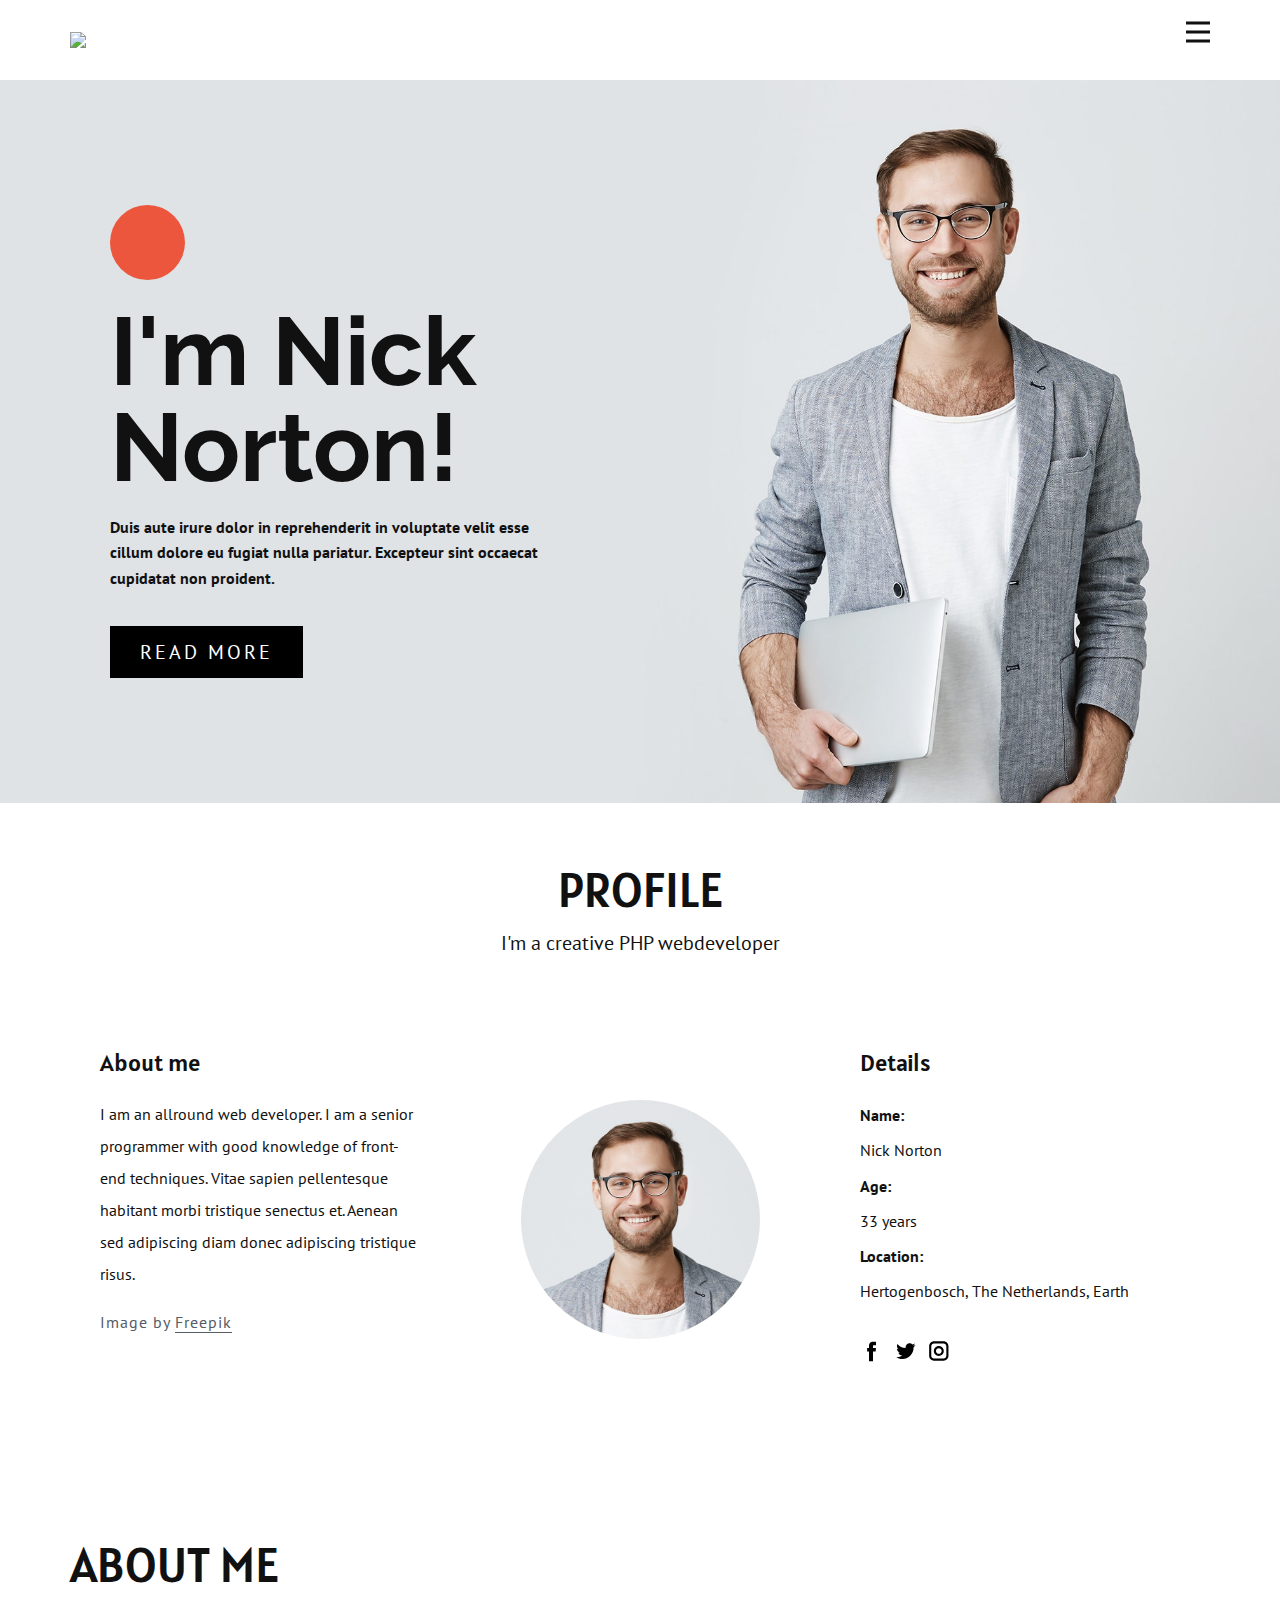
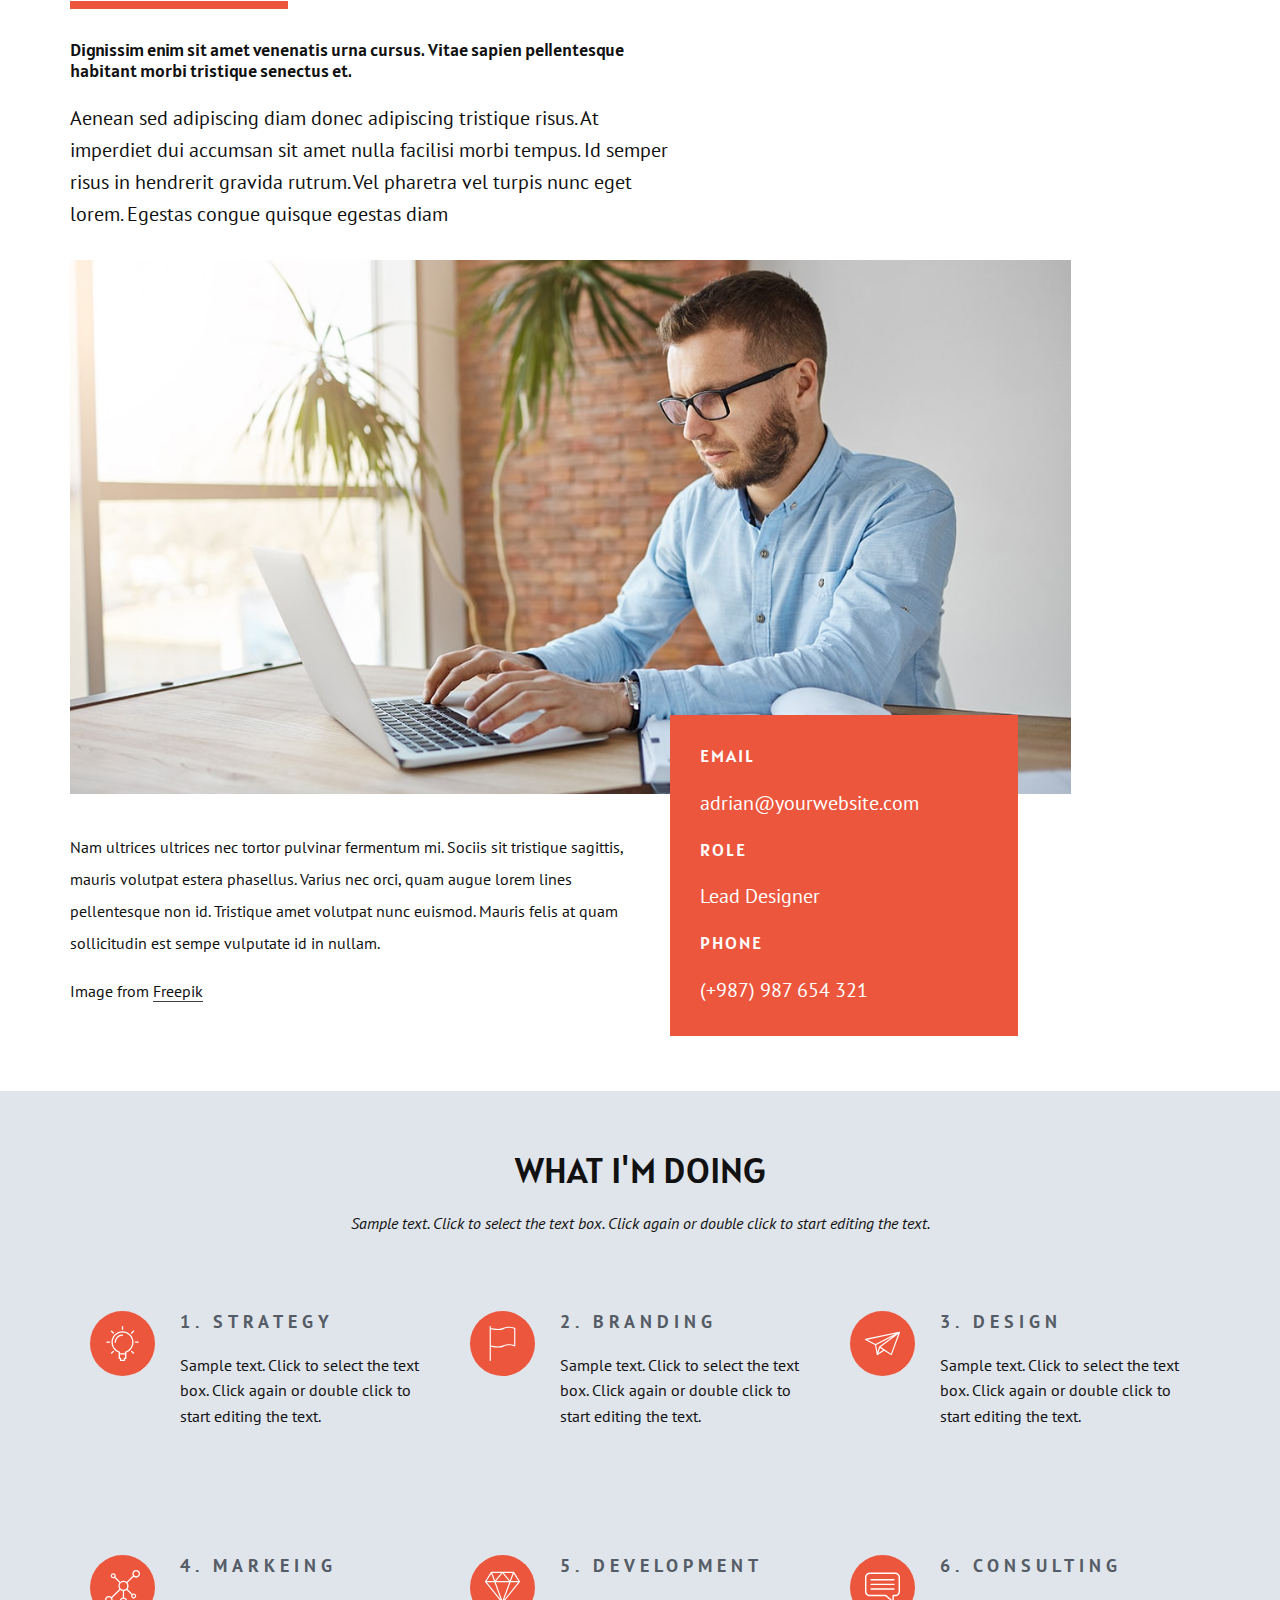
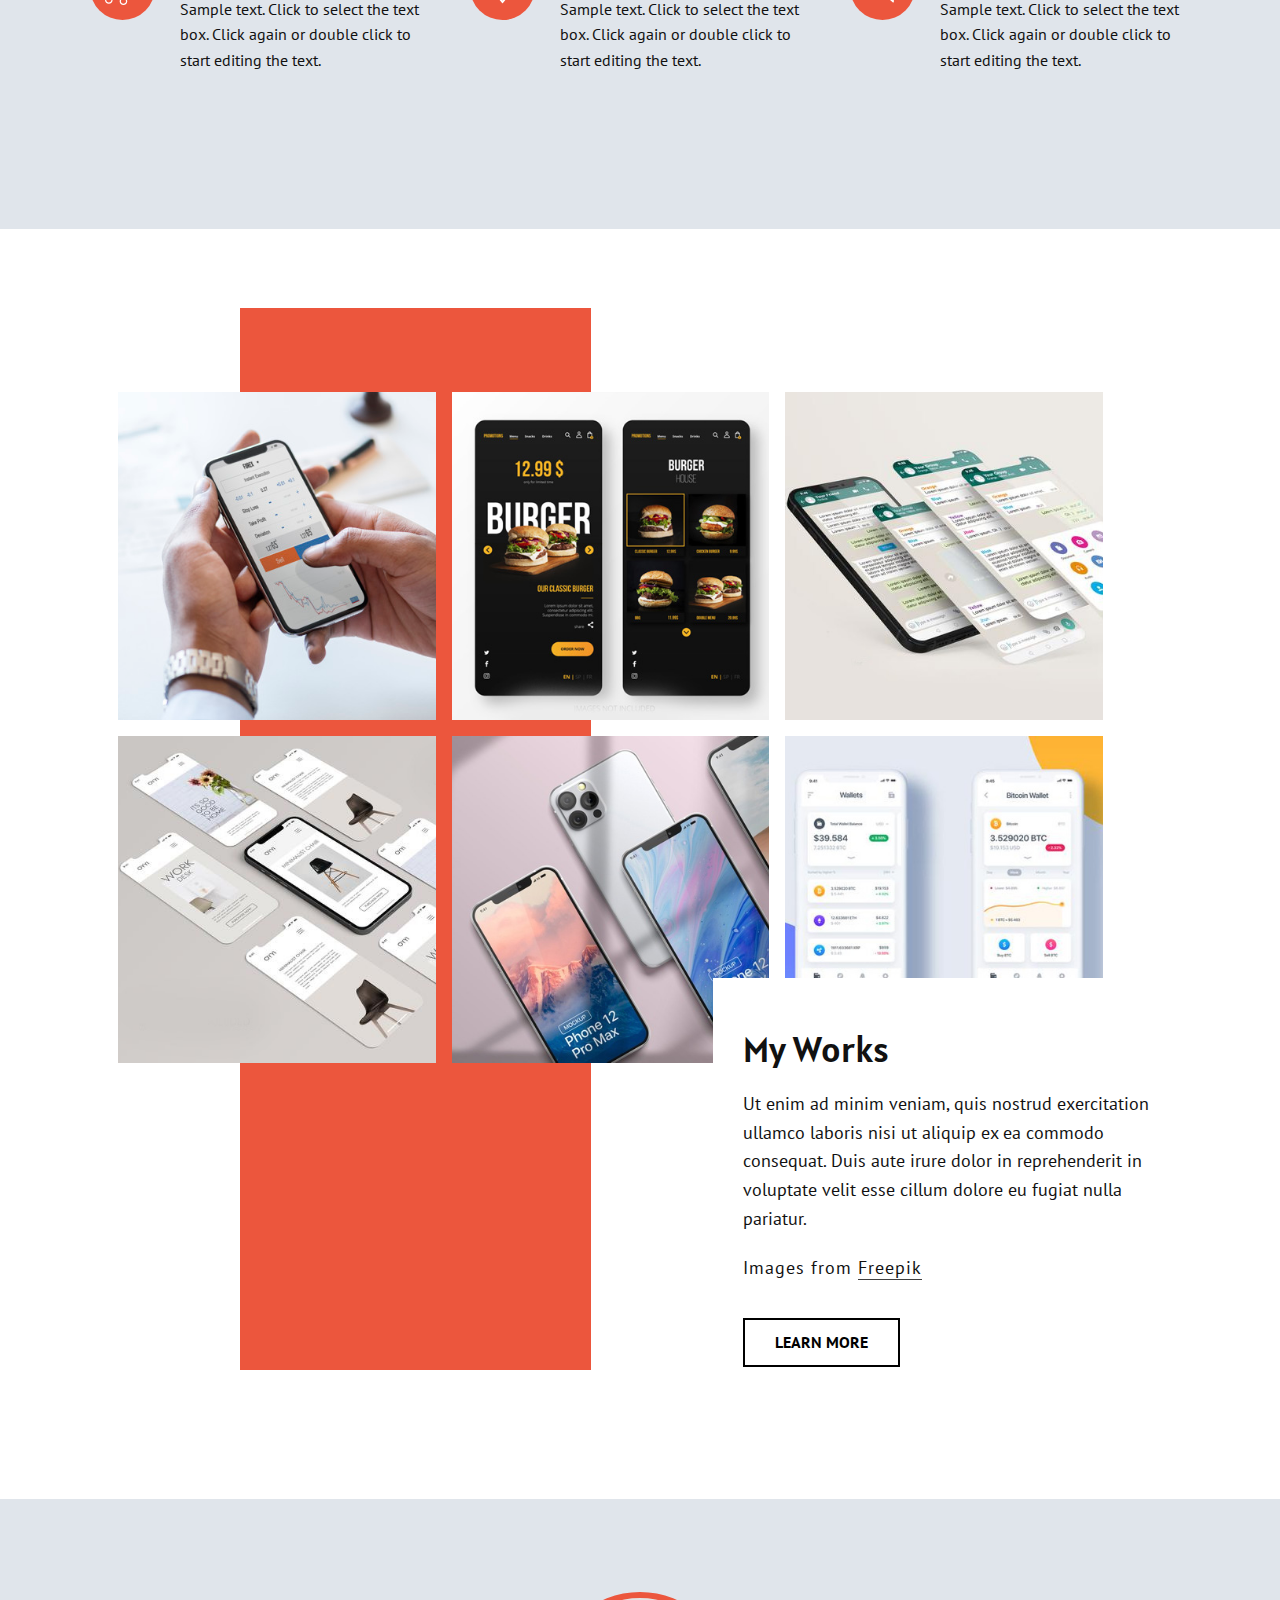
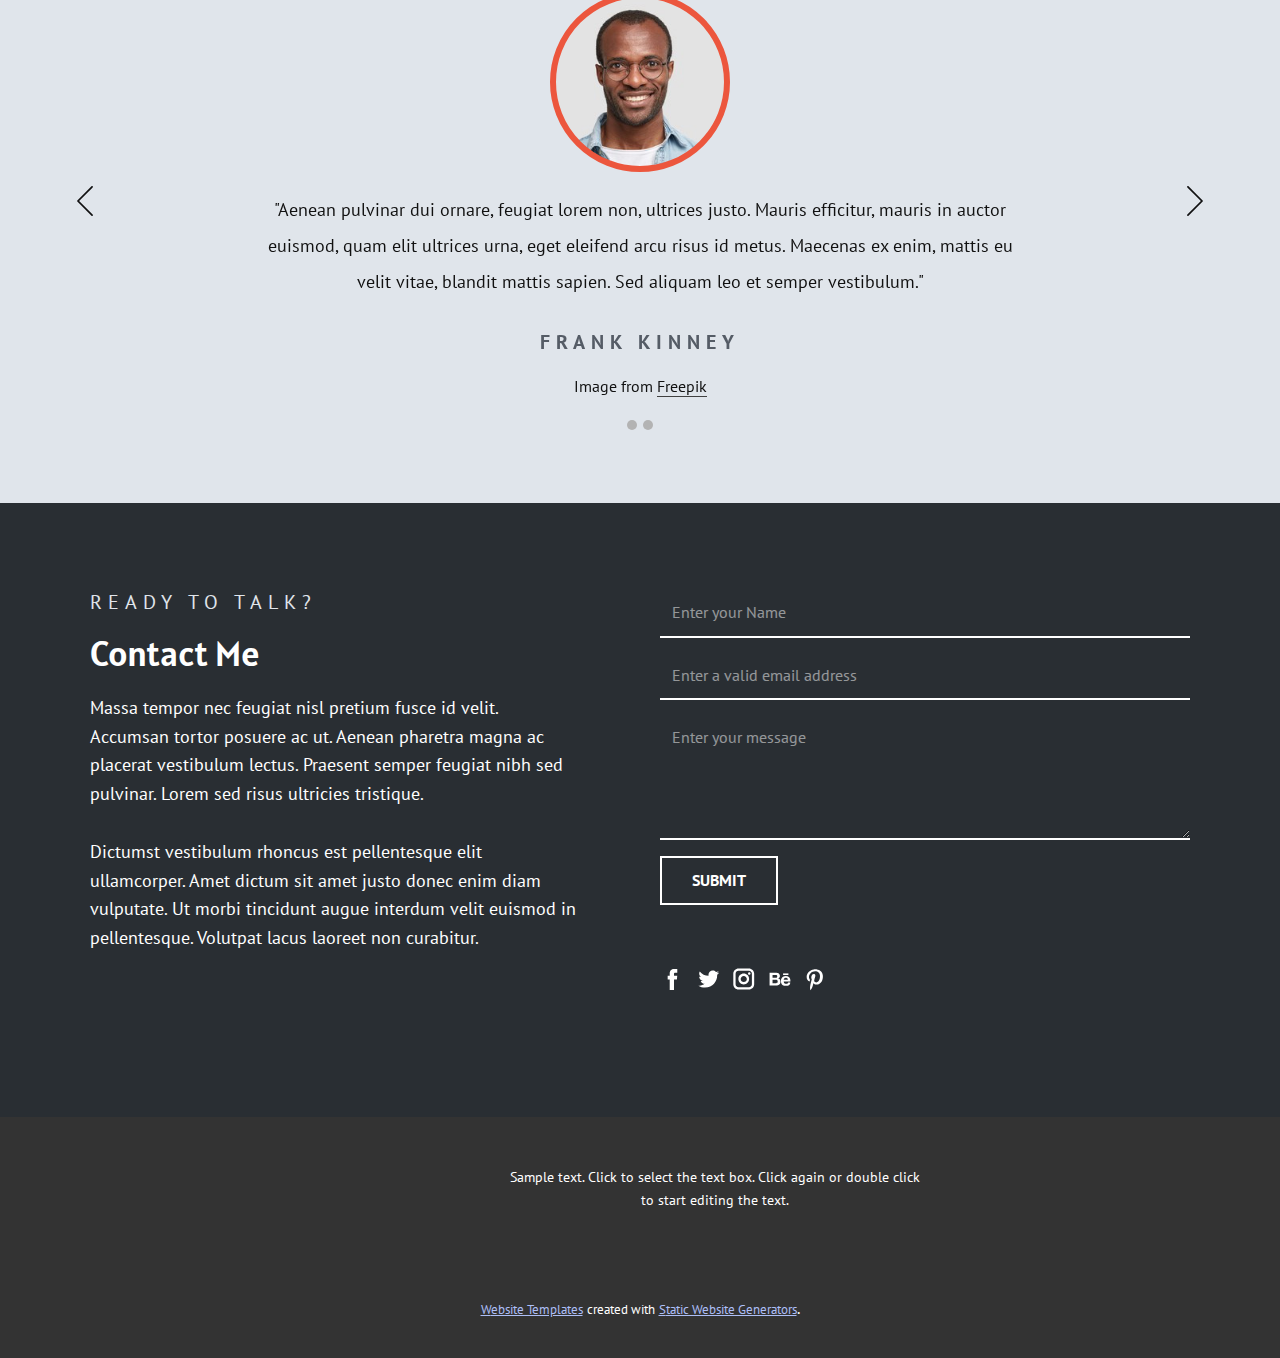
==== Home.html @ a71eeb1b "Add files via upload" ====
<!DOCTYPE html>
<html style="font-size: 16px;">
  <head>
    <meta name="viewport" content="width=device-width, initial-scale=1.0">
    <meta charset="utf-8">
    <meta name="keywords" content="I'm Nick Norton!, Profile, About me, What I'm Doing, My Works, Contact Me">
    <meta name="description" content="">
    <meta name="page_type" content="np-template-header-footer-from-plugin">
    <title>Home</title>
    <link rel="stylesheet" href="nicepage.css" media="screen">
<link rel="stylesheet" href="Home.css" media="screen">
    <script class="u-script" type="text/javascript" src="jquery.js" defer=""></script>
    <script class="u-script" type="text/javascript" src="nicepage.js" defer=""></script>
    <meta name="generator" content="Nicepage 3.14.0, nicepage.com">
    <link id="u-theme-google-font" rel="stylesheet" href="https://fonts.googleapis.com/css?family=PT+Sans:400,400i,700,700i|Alatsi:400">
    <link id="u-page-google-font" rel="stylesheet" href="https://fonts.googleapis.com/css?family=Raleway:100,100i,200,200i,300,300i,400,400i,500,500i,600,600i,700,700i,800,800i,900,900i|PT+Sans:400,400i,700,700i">
    
    
    
    
    
    
    
    
    <script type="application/ld+json">{
		"@context": "http://schema.org",
		"@type": "Organization",
		"name": "",
		"url": "index.html",
		"logo": "#"
}</script>
    <meta property="og:title" content="Home">
    <meta property="og:type" content="website">
    <meta name="theme-color" content="#3a66ec">
    <link rel="canonical" href="index.html">
    <meta property="og:url" content="index.html">
  </head>
  <body class="u-body"><header class="u-clearfix u-header u-header" id="sec-bae1"><div class="u-clearfix u-sheet u-valign-middle u-sheet-1">
        <a href="https://nicepage.com" class="u-image u-logo u-image-1">
          <img src="#" class="u-logo-image u-logo-image-1">
        </a>
        <nav class="u-menu u-menu-dropdown u-offcanvas u-menu-1" data-responsive-from="XL">
          <div class="menu-collapse" style="font-size: 1rem; letter-spacing: 0px; font-weight: 500;">
            <a class="u-button-style u-custom-active-color u-custom-border u-custom-border-color u-custom-hover-color u-custom-left-right-menu-spacing u-custom-padding-bottom u-custom-text-active-color u-custom-text-color u-custom-text-hover-color u-custom-top-bottom-menu-spacing u-nav-link u-text-active-palette-1-base u-text-hover-palette-2-base" href="#">
              <svg><use xmlns:xlink="http://www.w3.org/1999/xlink" xlink:href="#menu-hamburger"></use></svg>
              <svg version="1.1" xmlns="http://www.w3.org/2000/svg" xmlns:xlink="http://www.w3.org/1999/xlink"><defs><symbol id="menu-hamburger" viewBox="0 0 16 16" style="width: 16px; height: 16px;"><rect y="1" width="16" height="2"></rect><rect y="7" width="16" height="2"></rect><rect y="13" width="16" height="2"></rect>
</symbol>
</defs></svg>
            </a>
          </div>
          <div class="u-custom-menu u-nav-container" wfd-invisible="true">
            <ul class="u-nav u-spacing-2 u-unstyled u-nav-1"><li class="u-nav-item"><a class="u-active-grey-5 u-button-style u-hover-grey-10 u-nav-link u-text-active-grey-90 u-text-grey-90 u-text-hover-grey-90" href="Page-9.html" style="padding: 10px 20px;">Page 9</a>
</li><li class="u-nav-item"><a class="u-active-grey-5 u-button-style u-hover-grey-10 u-nav-link u-text-active-grey-90 u-text-grey-90 u-text-hover-grey-90" href="Home.html" style="padding: 10px 20px;">Home</a>
</li></ul>
          </div>
          <div class="u-custom-menu u-nav-container-collapse">
            <div class="u-black u-container-style u-inner-container-layout u-opacity u-opacity-95 u-sidenav">
              <div class="u-sidenav-overflow">
                <div class="u-menu-close"></div>
                <ul class="u-align-center u-nav u-popupmenu-items u-unstyled u-nav-2"><li class="u-nav-item"><a class="u-button-style u-nav-link" href="Page-9.html" style="padding: 10px 20px;">Page 9</a>
</li></ul>
              </div>
            </div>
            <div class="u-black u-menu-overlay u-opacity u-opacity-70" wfd-invisible="true"></div>
          </div>
        </nav>
      </div></header>
    <section class="u-clearfix u-image u-section-1" id="carousel_9805" data-image-width="1980" data-image-height="1320">
      <div class="u-clearfix u-layout-wrap u-layout-wrap-1">
        <div class="u-layout">
          <div class="u-layout-row">
            <div class="u-align-left u-container-style u-layout-cell u-left-cell u-size-26-lg u-size-26-xl u-size-29-md u-size-29-sm u-size-29-xs u-layout-cell-1">
              <div class="u-container-layout u-valign-middle u-container-layout-1">
                <div class="u-palette-2-base u-shape u-shape-circle u-shape-1"></div>
                <h1 class="u-custom-font u-font-raleway u-text u-title u-text-1">I'm Nick Norton!</h1>
                <p class="u-text u-text-2"> Duis aute irure dolor in reprehenderit in voluptate velit esse cillum dolore eu fugiat nulla pariatur. Excepteur sint occaecat cupidatat non proident.</p>
                <a href="https://nicepage.com/k/consulting-website-templates" class="u-black u-btn u-button-style u-hover-palette-2-base u-btn-1">read more</a>
              </div>
            </div>
            <div class="u-container-style u-image u-layout-cell u-right-cell u-size-31-md u-size-31-sm u-size-31-xs u-size-34-lg u-size-34-xl u-image-1" data-image-width="1200" data-image-height="1138">
              <div class="u-container-layout u-container-layout-2"></div>
            </div>
          </div>
        </div>
      </div>
    </section>
    <section class="u-align-center-lg u-align-center-md u-align-center-xl u-align-left-sm u-align-left-xs u-clearfix u-section-2" id="sec-fe67">
      <div class="u-clearfix u-sheet u-valign-middle u-sheet-1">
        <h1 class="u-text u-text-1">Profile</h1>
        <p class="u-large-text u-text u-text-variant u-text-2">I'm a creative PHP webdeveloper</p>
        <div class="u-clearfix u-expanded-width u-layout-wrap u-layout-wrap-1">
          <div class="u-layout">
            <div class="u-layout-row">
              <div class="u-container-style u-layout-cell u-size-20 u-layout-cell-1">
                <div class="u-container-layout u-container-layout-1">
                  <h4 class="u-text u-text-3">About me</h4>
                  <p class="u-text u-text-4">I am an allround web developer. I am a senior programmer with good knowledge of front-end techniques. Vitae sapien pellentesque habitant morbi tristique senectus et. Aenean sed adipiscing diam donec adipiscing tristique risus.&nbsp;</p>
                  <p class="u-text u-text-palette-5-dark-2 u-text-5">Image by <a href="https://www.freepik.com/photos/man" class="u-border-1 u-border-palette-5-dark-2 u-btn u-button-link u-button-style u-none u-text-palette-5-dark-2 u-btn-1">Freepik</a>
                  </p>
                </div>
              </div>
              <div class="u-align-center-md u-align-left-sm u-align-left-xs u-container-style u-layout-cell u-size-20 u-layout-cell-2">
                <div class="u-container-layout u-valign-middle-lg u-valign-middle-xl u-valign-top-md u-valign-top-sm u-valign-top-xs u-container-layout-2">
                  <div alt="" class="u-image u-image-circle u-image-1" data-image-width="600" data-image-height="600"></div>
                </div>
              </div>
              <div class="u-container-style u-layout-cell u-size-20 u-layout-cell-3">
                <div class="u-container-layout u-container-layout-3">
                  <h4 class="u-text u-text-6">Details</h4>
                  <p class="u-text u-text-7">
                    <span style="font-weight: 700;">Name: </span>
                    <br>Nick Norton<br>
                    <span style="font-weight: 700;">Age: </span>
                    <br>33 years <span style="font-weight: 700;">
                      <br>Location: 
                    </span>
                    <br>Hertogenbosch, The Netherlands, Earth
                  </p>
                  <div class="u-social-icons u-spacing-10 u-social-icons-1">
                    <a class="u-social-url" title="facebook" target="_blank" href="https://facebook.com/name"><span class="u-icon u-icon-circle u-social-facebook u-social-icon u-text-black u-icon-1"><svg class="u-svg-link" preserveAspectRatio="xMidYMin slice" viewBox="0 0 112 112" style=""><use xmlns:xlink="http://www.w3.org/1999/xlink" xlink:href="#svg-bc6b"></use></svg><svg class="u-svg-content" viewBox="0 0 112 112" x="0" y="0" id="svg-bc6b"><path fill="currentColor" d="M75.5,28.8H65.4c-1.5,0-4,0.9-4,4.3v9.4h13.9l-1.5,15.8H61.4v45.1H42.8V58.3h-8.8V42.4h8.8V32.2
	c0-7.4,3.4-18.8,18.8-18.8h13.8v15.4H75.5z"></path></svg></span>
                    </a>
                    <a class="u-social-url" title="twitter" target="_blank" href="https://twitter.com/name"><span class="u-icon u-icon-circle u-social-icon u-social-twitter u-text-black u-icon-2"><svg class="u-svg-link" preserveAspectRatio="xMidYMin slice" viewBox="0 0 112 112" style=""><use xmlns:xlink="http://www.w3.org/1999/xlink" xlink:href="#svg-ed97"></use></svg><svg class="u-svg-content" viewBox="0 0 112 112" x="0" y="0" id="svg-ed97"><path fill="currentColor" d="M92.2,38.2c0,0.8,0,1.6,0,2.3c0,24.3-18.6,52.4-52.6,52.4c-10.6,0.1-20.2-2.9-28.5-8.2
	c1.4,0.2,2.9,0.2,4.4,0.2c8.7,0,16.7-2.9,23-7.9c-8.1-0.2-14.9-5.5-17.3-12.8c1.1,0.2,2.4,0.2,3.4,0.2c1.6,0,3.3-0.2,4.8-0.7
	c-8.4-1.6-14.9-9.2-14.9-18c0-0.2,0-0.2,0-0.2c2.5,1.4,5.4,2.2,8.4,2.3c-5-3.3-8.3-8.9-8.3-15.4c0-3.4,1-6.5,2.5-9.2
	c9.1,11.1,22.7,18.5,38,19.2c-0.2-1.4-0.4-2.8-0.4-4.3c0.1-10,8.3-18.2,18.5-18.2c5.4,0,10.1,2.2,13.5,5.7c4.3-0.8,8.1-2.3,11.7-4.5
	c-1.4,4.3-4.3,7.9-8.1,10.1c3.7-0.4,7.3-1.4,10.6-2.9C98.9,32.3,95.7,35.5,92.2,38.2z"></path></svg></span>
                    </a>
                    <a class="u-social-url" title="instagram" target="_blank" href="https://www.instagram.com/name"><span class="u-icon u-icon-circle u-social-icon u-social-instagram u-text-black u-icon-3"><svg class="u-svg-link" preserveAspectRatio="xMidYMin slice" viewBox="0 0 112 112" style=""><use xmlns:xlink="http://www.w3.org/1999/xlink" xlink:href="#svg-ea73"></use></svg><svg class="u-svg-content" viewBox="0 0 112 112" x="0" y="0" id="svg-ea73"><path fill="currentColor" d="M55.9,32.9c-12.8,0-23.2,10.4-23.2,23.2s10.4,23.2,23.2,23.2s23.2-10.4,23.2-23.2S68.7,32.9,55.9,32.9z
	 M55.9,69.4c-7.4,0-13.3-6-13.3-13.3c-0.1-7.4,6-13.3,13.3-13.3s13.3,6,13.3,13.3C69.3,63.5,63.3,69.4,55.9,69.4z"></path><path fill="#FFFFFF" d="M79.7,26.8c-3,0-5.4,2.5-5.4,5.4s2.5,5.4,5.4,5.4c3,0,5.4-2.5,5.4-5.4S82.7,26.8,79.7,26.8z"></path><path fill="currentColor" d="M78.2,11H33.5C21,11,10.8,21.3,10.8,33.7v44.7c0,12.6,10.2,22.8,22.7,22.8h44.7c12.6,0,22.7-10.2,22.7-22.7
	V33.7C100.8,21.1,90.6,11,78.2,11z M91,78.4c0,7.1-5.8,12.8-12.8,12.8H33.5c-7.1,0-12.8-5.8-12.8-12.8V33.7
	c0-7.1,5.8-12.8,12.8-12.8h44.7c7.1,0,12.8,5.8,12.8,12.8V78.4z"></path></svg></span>
                    </a>
                  </div>
                </div>
              </div>
            </div>
          </div>
        </div>
      </div>
    </section>
    <section class="u-clearfix u-section-3" id="sec-ec6c">
      <div class="u-clearfix u-sheet u-valign-middle-lg u-valign-middle-md u-valign-middle-sm u-valign-middle-xs u-sheet-1">
        <h1 class="u-text u-text-1">About me</h1>
        <div class="u-border-8 u-border-palette-2-base u-line u-line-horizontal u-line-1"></div>
        <h6 class="u-text u-text-2">Dignissim enim sit amet venenatis urna cursus. Vitae sapien pellentesque habitant morbi tristique senectus et.</h6>
        <p class="u-text u-text-3">Aenean sed adipiscing diam donec adipiscing tristique risus. At imperdiet dui accumsan sit amet nulla facilisi morbi tempus. Id semper risus in hendrerit gravida rutrum. Vel pharetra vel turpis nunc eget lorem. Egestas congue quisque egestas diam&nbsp;&nbsp;</p>
        <img src="images/dfdff-min.jpg" alt="" class="u-image u-image-default u-image-1" data-image-width="1200" data-image-height="800">
        <div class="u-clearfix u-layout-wrap u-layout-wrap-1">
          <div class="u-layout">
            <div class="u-layout-row">
              <div class="u-container-style u-layout-cell u-size-34-md u-size-34-sm u-size-34-xs u-size-38-lg u-size-38-xl u-layout-cell-1">
                <div class="u-container-layout u-container-layout-1">
                  <p class="u-text u-text-default u-text-4">Nam ultrices ultrices nec tortor pulvinar fermentum mi. Sociis sit tristique sagittis, mauris volutpat estera phasellus. Varius nec orci, quam augue lorem lines pellentesque non id. Tristique amet volutpat nunc euismod. Mauris felis at quam sollicitudin est sempe vulputate id in nullam.&nbsp;</p>
                  <p class="u-text u-text-5">Image from <a href="https://www.freepik.com/photos/food" class="u-active-none u-border-1 u-border-grey-75 u-btn u-button-link u-button-style u-hover-none u-none u-text-body-color u-btn-1" target="_blank">Freepik</a>
                  </p>
                </div>
              </div>
              <div class="u-container-style u-layout-cell u-palette-2-base u-size-22-lg u-size-22-xl u-size-26-md u-size-26-sm u-size-26-xs u-layout-cell-2">
                <div class="u-container-layout u-container-layout-2">
                  <h6 class="u-text u-text-6">email</h6>
                  <a href="mailto:adrian@yourwebsite.com" class="u-active-none u-btn u-button-style u-hover-none u-none u-text-body-alt-color u-btn-2">adrian@yourwebsite.com</a>
                  <h6 class="u-text u-text-7">Role</h6>
                  <p class="u-text u-text-8">Lead Designer</p>
                  <h6 class="u-text u-text-9">Phone</h6>
                  <a href="tel:+987987654321" class="u-active-none u-btn u-button-style u-hover-none u-none u-text-body-alt-color u-btn-3">(+987) 987 654 321</a>
                </div>
              </div>
            </div>
          </div>
        </div>
      </div>
    </section>
    <section class="u-align-center u-clearfix u-palette-5-light-2 u-section-4" id="sec-3f1e">
      <div class="u-clearfix u-sheet u-sheet-1">
        <h2 class="u-align-center u-text u-text-1">What I'm Doing</h2>
        <p class="u-text u-text-2">Sample text. Click to select the text box. Click again or double click to start editing the text.</p>
        <div class="u-expanded-width u-list u-list-1">
          <div class="u-repeater u-repeater-1">
            <div class="u-container-style u-list-item u-repeater-item">
              <div class="u-container-layout u-similar-container u-container-layout-1"><span class="u-icon u-icon-circle u-palette-2-base u-spacing-15 u-icon-1">
            <svg class="u-svg-link" preserveAspectRatio="xMidYMin slice" viewBox="0 0 54 54" style=""><use xmlns:xlink="http://www.w3.org/1999/xlink" xlink:href="#svg-55bd"></use></svg>
            <svg version="1.1" id="svg-55bd" xmlns="http://www.w3.org/2000/svg" xmlns:xlink="http://www.w3.org/1999/xlink" x="0px" y="0px" viewBox="0 0 54 54" style="enable-background:new 0 0 54 54;" xml:space="preserve" class="u-svg-content"><g><path d="M27,8c-9.374,0-17,7.626-17,17c0,7.112,4.391,13.412,11,15.9V50c0,0.553,0.447,1,1,1h1v2c0,0.553,0.447,1,1,1h6
		c0.553,0,1-0.447,1-1v-2h1c0.553,0,1-0.447,1-1v-9.1c6.609-2.488,11-8.788,11-15.9C44,15.626,36.374,8,27,8z M30,49
		c-0.553,0-1,0.447-1,1v2h-4v-2c0-0.553-0.447-1-1-1h-1v-5h8v5H30z M31.688,39.242C31.277,39.377,31,39.761,31,40.192V42h-8v-1.808
		c0-0.432-0.277-0.815-0.688-0.95C16.145,37.214,12,31.49,12,25c0-8.271,6.729-15,15-15s15,6.729,15,15
		C42,31.49,37.855,37.214,31.688,39.242z"></path><path d="M27,6c0.553,0,1-0.447,1-1V1c0-0.553-0.447-1-1-1s-1,0.447-1,1v4C26,5.553,26.447,6,27,6z"></path><path d="M51,24h-4c-0.553,0-1,0.447-1,1s0.447,1,1,1h4c0.553,0,1-0.447,1-1S51.553,24,51,24z"></path><path d="M7,24H3c-0.553,0-1,0.447-1,1s0.447,1,1,1h4c0.553,0,1-0.447,1-1S7.553,24,7,24z"></path><path d="M43.264,7.322l-2.828,2.828c-0.391,0.391-0.391,1.023,0,1.414c0.195,0.195,0.451,0.293,0.707,0.293
		s0.512-0.098,0.707-0.293l2.828-2.828c0.391-0.391,0.391-1.023,0-1.414S43.654,6.932,43.264,7.322z"></path><path d="M12.15,38.436l-2.828,2.828c-0.391,0.391-0.391,1.023,0,1.414c0.195,0.195,0.451,0.293,0.707,0.293
		s0.512-0.098,0.707-0.293l2.828-2.828c0.391-0.391,0.391-1.023,0-1.414S12.541,38.045,12.15,38.436z"></path><path d="M41.85,38.436c-0.391-0.391-1.023-0.391-1.414,0s-0.391,1.023,0,1.414l2.828,2.828c0.195,0.195,0.451,0.293,0.707,0.293
		s0.512-0.098,0.707-0.293c0.391-0.391,0.391-1.023,0-1.414L41.85,38.436z"></path><path d="M12.15,11.564c0.195,0.195,0.451,0.293,0.707,0.293s0.512-0.098,0.707-0.293c0.391-0.391,0.391-1.023,0-1.414l-2.828-2.828
		c-0.391-0.391-1.023-0.391-1.414,0s-0.391,1.023,0,1.414L12.15,11.564z"></path><path d="M27,13c-6.617,0-12,5.383-12,12c0,0.553,0.447,1,1,1s1-0.447,1-1c0-5.514,4.486-10,10-10c0.553,0,1-0.447,1-1
		S27.553,13,27,13z"></path>
</g></svg>
          </span>
                <div class="u-container-style u-group u-group-1">
                  <div class="u-container-layout u-container-layout-2">
                    <h5 class="u-text u-text-3">1. Strategy</h5>
                    <p class="u-text u-text-4">Sample text. Click to select the text box. Click again or double click to start editing the text.</p>
                  </div>
                </div>
              </div>
            </div>
            <div class="u-container-style u-list-item u-repeater-item">
              <div class="u-container-layout u-similar-container u-container-layout-3"><span class="u-icon u-icon-circle u-palette-2-base u-spacing-15 u-icon-2">
            <svg class="u-svg-link" preserveAspectRatio="xMidYMin slice" viewBox="0 0 60 60" style=""><use xmlns:xlink="http://www.w3.org/1999/xlink" xlink:href="#svg-f28e"></use></svg>
            <svg xmlns="http://www.w3.org/2000/svg" xmlns:xlink="http://www.w3.org/1999/xlink" version="1.1" xml:space="preserve" class="u-svg-content" viewBox="0 0 60 60" x="0px" y="0px" id="svg-f28e" style="enable-background:new 0 0 60 60;"><path d="M51.371,3.146c-0.459-0.185-11.359-4.452-19.84,0.045C24.811,6.758,13.015,4.082,10,3.308V1c0-0.553-0.447-1-1-1  S8,0.447,8,1v3c0,0.014,0.007,0.026,0.008,0.04C8.008,4.052,8,4.062,8,4.074V33v1.074V59c0,0.553,0.447,1,1,1s1-0.447,1-1V35.375  c2.273,0.567,7.227,1.632,12.368,1.632c3.557,0,7.2-0.511,10.101-2.049c7.652-4.061,18.056,0.004,18.16,0.045  c0.309,0.124,0.657,0.086,0.932-0.102C51.835,34.716,52,34.406,52,34.074v-30C52,3.665,51.751,3.298,51.371,3.146z M50,32.665  c-3.26-1.038-11.646-3.096-18.469,0.525C24.812,36.756,13.02,34.082,10,33.308V33V5.375c3.853,0.961,15.381,3.343,22.469-0.417  C39.035,1.475,47.627,3.973,50,4.777V32.665z"></path></svg>
          </span>
                <div class="u-container-style u-group u-video-cover u-group-2">
                  <div class="u-container-layout u-container-layout-4">
                    <h5 class="u-text u-text-5">2. Branding</h5>
                    <p class="u-text u-text-6">Sample text. Click to select the text box. Click again or double click to start editing the text.</p>
                  </div>
                </div>
              </div>
            </div>
            <div class="u-container-style u-list-item u-repeater-item">
              <div class="u-container-layout u-similar-container u-container-layout-5"><span class="u-icon u-icon-circle u-palette-2-base u-spacing-15 u-icon-3">
            <svg class="u-svg-link" preserveAspectRatio="xMidYMin slice" viewBox="0 0 60.062 60.062" style=""><use xmlns:xlink="http://www.w3.org/1999/xlink" xlink:href="#svg-9b5e"></use></svg>
            <svg xmlns="http://www.w3.org/2000/svg" xmlns:xlink="http://www.w3.org/1999/xlink" version="1.1" xml:space="preserve" class="u-svg-content" viewBox="0 0 60.062 60.062" x="0px" y="0px" id="svg-9b5e" style="enable-background:new 0 0 60.062 60.062;"><path d="M60.046,11.196c0.004-0.024,0.011-0.048,0.013-0.072c0.007-0.074-0.001-0.149-0.01-0.224  c-0.002-0.019,0.001-0.037-0.002-0.056c-0.018-0.099-0.051-0.196-0.1-0.289c-0.008-0.016-0.019-0.031-0.028-0.047  c-0.002-0.002-0.002-0.005-0.003-0.008c-0.001-0.002-0.004-0.003-0.005-0.006c-0.007-0.011-0.013-0.023-0.02-0.033  c-0.062-0.091-0.137-0.166-0.221-0.23c-0.019-0.014-0.041-0.022-0.061-0.035c-0.074-0.049-0.152-0.089-0.236-0.116  c-0.037-0.012-0.074-0.018-0.112-0.025c-0.073-0.015-0.146-0.022-0.222-0.02c-0.04,0.001-0.078,0.003-0.118,0.009  c-0.026,0.004-0.051,0-0.077,0.006L0.798,22.046c-0.413,0.086-0.729,0.421-0.788,0.839s0.15,0.828,0.523,1.025l16.632,8.773  l2.917,16.187c-0.002,0.012,0.001,0.025,0,0.037c-0.01,0.08-0.011,0.158-0.001,0.237c0.005,0.04,0.01,0.078,0.02,0.117  c0.023,0.095,0.06,0.184,0.11,0.268c0.01,0.016,0.01,0.035,0.021,0.051c0.003,0.005,0.008,0.009,0.012,0.013  c0.013,0.019,0.031,0.034,0.046,0.053c0.047,0.058,0.096,0.111,0.152,0.156c0.009,0.007,0.015,0.018,0.025,0.025  c0.015,0.011,0.032,0.014,0.047,0.024c0.061,0.04,0.124,0.073,0.191,0.099c0.027,0.01,0.052,0.022,0.08,0.03  c0.09,0.026,0.183,0.044,0.277,0.044c0.001,0,0.002,0,0.003,0h0c0,0,0,0,0,0c0.004,0,0.008-0.002,0.012-0.002  c0.017,0.001,0.034,0.002,0.051,0.002c0.277,0,0.527-0.124,0.712-0.315l11.079-7.386l11.6,7.54c0.164,0.106,0.354,0.161,0.545,0.161  c0.105,0,0.212-0.017,0.315-0.051c0.288-0.096,0.518-0.318,0.623-0.604l13.996-37.989c0.013-0.034,0.024-0.069,0.033-0.105  c0.004-0.015,0.005-0.03,0.008-0.044C60.042,11.22,60.044,11.208,60.046,11.196z M48.464,17.579L24.471,35.22  c-0.039,0.029-0.07,0.065-0.104,0.099c-0.013,0.012-0.026,0.022-0.037,0.035c-0.021,0.023-0.04,0.046-0.059,0.071  c-0.018,0.024-0.032,0.049-0.048,0.074c-0.037,0.06-0.068,0.122-0.092,0.188c-0.005,0.013-0.013,0.023-0.017,0.036  c-0.001,0.004-0.005,0.006-0.006,0.01l-2.75,8.937l-2.179-12.091L48.464,17.579z M22.908,46.594l2.726-9.004l4.244,2.759  l1.214,0.789l-4.124,2.749L22.908,46.594z M52.044,13.498L18.071,30.899l-14.14-7.458L52.044,13.498z M44.559,47.504L29.154,37.492  l-2.333-1.517l30.154-22.172L44.559,47.504z"></path></svg>
          </span>
                <div class="u-container-style u-group u-video-cover u-group-3">
                  <div class="u-container-layout u-container-layout-6">
                    <h5 class="u-text u-text-7">3. DESIGN</h5>
                    <p class="u-text u-text-8">Sample text. Click to select the text box. Click again or double click to start editing the text.</p>
                  </div>
                </div>
              </div>
            </div>
            <div class="u-container-style u-list-item u-repeater-item">
              <div class="u-container-layout u-similar-container u-container-layout-7"><span class="u-icon u-icon-circle u-palette-2-base u-spacing-15 u-icon-4"><svg class="u-svg-link" preserveAspectRatio="xMidYMin slice" viewBox="0 0 55 55" style=""><use xmlns:xlink="http://www.w3.org/1999/xlink" xlink:href="#svg-96ca"></use></svg><svg class="u-svg-content" viewBox="0 0 55 55" x="0px" y="0px" id="svg-96ca" style="enable-background:new 0 0 55 55;"><path d="M49,0c-3.309,0-6,2.691-6,6c0,1.035,0.263,2.009,0.726,2.86l-9.829,9.829C32.542,17.634,30.846,17,29,17
	s-3.542,0.634-4.898,1.688l-7.669-7.669C16.785,10.424,17,9.74,17,9c0-2.206-1.794-4-4-4S9,6.794,9,9s1.794,4,4,4
	c0.74,0,1.424-0.215,2.019-0.567l7.669,7.669C21.634,21.458,21,23.154,21,25s0.634,3.542,1.688,4.897L10.024,42.562
	C8.958,41.595,7.549,41,6,41c-3.309,0-6,2.691-6,6s2.691,6,6,6s6-2.691,6-6c0-1.035-0.263-2.009-0.726-2.86l12.829-12.829
	c1.106,0.86,2.44,1.436,3.898,1.619v10.16c-2.833,0.478-5,2.942-5,5.91c0,3.309,2.691,6,6,6s6-2.691,6-6c0-2.967-2.167-5.431-5-5.91
	v-10.16c1.458-0.183,2.792-0.759,3.898-1.619l7.669,7.669C41.215,39.576,41,40.26,41,41c0,2.206,1.794,4,4,4s4-1.794,4-4
	s-1.794-4-4-4c-0.74,0-1.424,0.215-2.019,0.567l-7.669-7.669C36.366,28.542,37,26.846,37,25s-0.634-3.542-1.688-4.897l9.665-9.665
	C46.042,11.405,47.451,12,49,12c3.309,0,6-2.691,6-6S52.309,0,49,0z M11,9c0-1.103,0.897-2,2-2s2,0.897,2,2s-0.897,2-2,2
	S11,10.103,11,9z M6,51c-2.206,0-4-1.794-4-4s1.794-4,4-4s4,1.794,4,4S8.206,51,6,51z M33,49c0,2.206-1.794,4-4,4s-4-1.794-4-4
	s1.794-4,4-4S33,46.794,33,49z M29,31c-3.309,0-6-2.691-6-6s2.691-6,6-6s6,2.691,6,6S32.309,31,29,31z M47,41c0,1.103-0.897,2-2,2
	s-2-0.897-2-2s0.897-2,2-2S47,39.897,47,41z M49,10c-2.206,0-4-1.794-4-4s1.794-4,4-4s4,1.794,4,4S51.206,10,49,10z"></path></svg>
            
            
          </span>
                <div class="u-container-style u-group u-video-cover u-group-4">
                  <div class="u-container-layout u-container-layout-8">
                    <h5 class="u-text u-text-9">4. Markeing</h5>
                    <p class="u-text u-text-10">Sample text. Click to select the text box. Click again or double click to start editing the text.</p>
                  </div>
                </div>
              </div>
            </div>
            <div class="u-container-style u-list-item u-repeater-item">
              <div class="u-container-layout u-similar-container u-container-layout-9"><span class="u-icon u-icon-circle u-palette-2-base u-spacing-15 u-icon-5">
            <svg class="u-svg-link" preserveAspectRatio="xMidYMin slice" viewBox="0 0 59.986 59.986" style=""><use xmlns:xlink="http://www.w3.org/1999/xlink" xlink:href="#svg-0575"></use></svg>
            <svg xmlns="http://www.w3.org/2000/svg" xmlns:xlink="http://www.w3.org/1999/xlink" version="1.1" xml:space="preserve" class="u-svg-content" viewBox="0 0 59.986 59.986" x="0px" y="0px" id="svg-0575" style="enable-background:new 0 0 59.986 59.986;"><path d="M59.972,20.164c0.007-0.041,0.011-0.081,0.013-0.123c0.002-0.049,0.001-0.096-0.003-0.145  c-0.004-0.042-0.01-0.082-0.02-0.123c-0.011-0.048-0.026-0.094-0.044-0.14c-0.009-0.024-0.011-0.049-0.022-0.072  c-0.008-0.017-0.022-0.03-0.031-0.047c-0.009-0.017-0.013-0.035-0.023-0.052l-10-16c-0.046-0.073-0.1-0.139-0.161-0.197  c-0.001-0.001-0.002-0.001-0.003-0.002c-0.086-0.081-0.188-0.139-0.297-0.185c-0.014-0.006-0.023-0.018-0.038-0.024  c-0.011-0.004-0.023-0.002-0.034-0.005c-0.101-0.034-0.205-0.057-0.314-0.057h-38c-0.108,0-0.211,0.023-0.31,0.056  c-0.011,0.003-0.022,0.001-0.032,0.005c-0.015,0.005-0.024,0.017-0.038,0.023c-0.104,0.043-0.202,0.099-0.287,0.175  c-0.005,0.005-0.012,0.008-0.017,0.012c-0.062,0.058-0.117,0.125-0.163,0.198l-10,16c-0.01,0.016-0.014,0.035-0.023,0.052  c-0.009,0.017-0.023,0.03-0.031,0.047c-0.011,0.023-0.013,0.048-0.023,0.072c-0.018,0.046-0.033,0.092-0.044,0.14  c-0.009,0.041-0.016,0.082-0.02,0.124C0,19.945-0.001,19.993,0.001,20.041c0.002,0.042,0.006,0.082,0.013,0.123  c0.008,0.048,0.021,0.095,0.037,0.142c0.013,0.039,0.027,0.077,0.045,0.115c0.009,0.018,0.012,0.038,0.022,0.056  c0.016,0.029,0.04,0.051,0.058,0.078c0.014,0.021,0.022,0.044,0.039,0.064l28.989,35.986c0.002,0.003,0.004,0.005,0.006,0.007  l0.005,0.007c0.003,0.004,0.008,0.005,0.011,0.009c0.082,0.099,0.184,0.174,0.295,0.234c0.03,0.016,0.058,0.03,0.089,0.043  c0.121,0.051,0.249,0.087,0.383,0.087c0.114,0,0.229-0.02,0.343-0.061c0.017-0.006,0.028-0.02,0.045-0.027  c0.051-0.021,0.091-0.055,0.137-0.084c0.076-0.048,0.147-0.098,0.206-0.163c0.014-0.015,0.035-0.022,0.048-0.038l29-36  c0.016-0.02,0.024-0.044,0.039-0.064c0.019-0.027,0.042-0.049,0.058-0.078c0.01-0.018,0.013-0.038,0.022-0.056  c0.018-0.038,0.032-0.075,0.045-0.115C59.95,20.259,59.964,20.213,59.972,20.164z M32.095,4.993h15.459l-4.86,13.045L32.095,4.993z   M40.892,18.993H19.095L29.993,5.58L40.892,18.993z M17.222,18.125L12.423,4.993h15.469L17.222,18.125z M41.593,20.993  L29.818,52.599L18.269,20.993H41.593z M49.221,6.246l7.967,12.748H44.472L49.221,6.246z M10.756,6.259l4.653,12.734H2.798  L10.756,6.259z M16.14,20.993l10.839,29.664L3.083,20.993H16.14z M32.39,51.423l11.337-30.43h13.176L32.39,51.423z"></path></svg>
          </span>
                <div class="u-container-style u-group u-video-cover u-group-5">
                  <div class="u-container-layout u-container-layout-10">
                    <h5 class="u-text u-text-11">5. development</h5>
                    <p class="u-text u-text-12">Sample text. Click to select the text box. Click again or double click to start editing the text.</p>
                  </div>
                </div>
              </div>
            </div>
            <div class="u-container-style u-list-item u-repeater-item">
              <div class="u-container-layout u-similar-container u-container-layout-11"><span class="u-icon u-icon-circle u-palette-2-base u-spacing-15 u-icon-6"><svg class="u-svg-link" preserveAspectRatio="xMidYMin slice" viewBox="0 0 490 490" style=""><use xmlns:xlink="http://www.w3.org/1999/xlink" xlink:href="#svg-26f8"></use></svg><svg class="u-svg-content" viewBox="0 0 490 490" x="0px" y="0px" id="svg-26f8" style="enable-background:new 0 0 490 490;"><g><g><path d="M393.872,454.517c-2.304,0-4.583-0.804-6.412-2.354l-99.315-84.194H68.115C30.556,367.968,0,337.242,0,299.474V103.977    c0-37.768,30.556-68.494,68.115-68.494h353.77c37.559,0,68.115,30.727,68.115,68.494v195.497    c0,37.768-30.556,68.494-68.115,68.494h-18.071v76.549c0,3.891-2.243,7.428-5.752,9.067    C396.723,454.21,395.293,454.517,393.872,454.517z M68.115,55.483c-26.592,0-48.226,21.754-48.226,48.494v195.497    c0,26.739,21.634,48.494,48.226,48.494h223.662c2.346,0,4.616,0.834,6.411,2.354l85.737,72.685v-65.039c0-5.523,4.453-10,9.945-10    h28.015c26.592,0,48.226-21.755,48.226-48.494V103.977c0-26.74-21.634-48.494-48.226-48.494H68.115z"></path>
</g><g><g><path d="M405.168,147.469H84.832c-5.492,0-9.944-4.478-9.944-10c0-5.523,4.452-10,9.944-10h320.335c5.492,0,9.944,4.477,9.944,10     C415.111,142.991,410.66,147.469,405.168,147.469z"></path>
</g><g><path d="M405.168,211.503H84.832c-5.492,0-9.944-4.478-9.944-10c0-5.523,4.452-10,9.944-10h320.335c5.492,0,9.944,4.477,9.944,10     C415.111,207.025,410.66,211.503,405.168,211.503z"></path>
</g><g><path d="M405.168,275.538H84.832c-5.492,0-9.944-4.478-9.944-10c0-5.523,4.452-10,9.944-10h320.335c5.492,0,9.944,4.476,9.944,10     C415.111,271.06,410.66,275.538,405.168,275.538z"></path>
</g>
</g>
</g></svg>
            
            
          </span>
                <div class="u-container-style u-group u-video-cover u-group-6">
                  <div class="u-container-layout u-container-layout-12">
                    <h5 class="u-text u-text-13">6. consulting</h5>
                    <p class="u-text u-text-14">Sample text. Click to select the text box. Click again or double click to start editing the text.</p>
                  </div>
                </div>
              </div>
            </div>
          </div>
        </div>
      </div>
    </section>
    <section class="u-clearfix u-white u-section-5" id="carousel_12b6">
      <div class="u-clearfix u-sheet u-valign-middle-xs u-sheet-1">
        <div class="u-palette-2-base u-shape u-shape-rectangle u-shape-1"></div>
        <div class="u-gallery u-layout-grid u-lightbox u-no-transition u-show-text-on-hover u-gallery-1">
          <div class="u-gallery-inner u-gallery-inner-1">
            <div class="u-effect-fade u-gallery-item">
              <div class="u-back-slide" data-image-width="626" data-image-height="417">
                <img class="u-back-image u-expanded" src="images/businessman-checking-stock-market-online_53876-11970.jpg">
              </div>
              <div class="u-over-slide u-shading u-over-slide-1">
                <h3 class="u-gallery-heading"></h3>
                <p class="u-gallery-text"></p>
              </div>
            </div>
            <div class="u-effect-fade u-gallery-item">
              <div class="u-back-slide" data-image-width="462" data-image-height="417">
                <img class="u-back-image u-expanded" src="images/ccc.jpg">
              </div>
              <div class="u-over-slide u-shading u-over-slide-2">
                <h3 class="u-gallery-heading"></h3>
                <p class="u-gallery-text"></p>
              </div>
            </div>
            <div class="u-effect-fade u-gallery-item">
              <div class="u-back-slide" data-image-width="462" data-image-height="417">
                <img class="u-back-image u-expanded" src="images/677.jpg">
              </div>
              <div class="u-over-slide u-shading u-over-slide-3">
                <h3 class="u-gallery-heading"></h3>
                <p class="u-gallery-text"></p>
              </div>
            </div>
            <div class="u-effect-fade u-gallery-item">
              <div class="u-back-slide" data-image-width="462" data-image-height="417">
                <img class="u-back-image u-expanded" src="images/vcv.jpg">
              </div>
              <div class="u-over-slide u-shading u-over-slide-4">
                <h3 class="u-gallery-heading"></h3>
                <p class="u-gallery-text"></p>
              </div>
            </div>
            <div class="u-effect-fade u-gallery-item">
              <div class="u-back-slide" data-image-width="462" data-image-height="417">
                <img class="u-back-image u-expanded" src="images/cxcc.jpg">
              </div>
              <div class="u-over-slide u-shading u-over-slide-5">
                <h3 class="u-gallery-heading"></h3>
                <p class="u-gallery-text"></p>
              </div>
            </div>
            <div class="u-effect-fade u-gallery-item">
              <div class="u-back-slide" data-image-width="462" data-image-height="417">
                <img class="u-back-image u-expanded" src="images/vcvc.jpg">
              </div>
              <div class="u-over-slide u-shading u-over-slide-6">
                <h3 class="u-gallery-heading"></h3>
                <p class="u-gallery-text"></p>
              </div>
            </div>
          </div>
        </div>
        <div class="u-container-style u-expanded-width-xs u-group u-white u-group-1">
          <div class="u-container-layout u-valign-middle u-container-layout-1">
            <h2 class="u-text u-text-1">My Works</h2>
            <p class="u-text u-text-2">Ut enim ad minim veniam, quis nostrud exercitation ullamco laboris nisi ut aliquip ex ea commodo consequat. Duis aute irure dolor in reprehenderit in voluptate velit esse cillum dolore eu fugiat nulla pariatur.&nbsp;</p>
            <p class="u-text u-text-3">Images from <a href="https://www.freepik.com/psd/technology&quot;" class="u-active-none u-border-1 u-border-grey-75 u-btn u-button-link u-button-style u-hover-none u-none u-text-body-color u-btn-1">Freepik</a>
            </p>
            <a href="https://nicepage.com/c/real-estate-html-templates" class="u-border-2 u-border-black u-btn u-button-style u-hover-black u-none u-text-black u-text-hover-white u-btn-2">learn more</a>
          </div>
        </div>
      </div>
    </section>
    <section class="u-clearfix u-palette-5-light-2 u-section-6" id="carousel_80b4">
      <div class="u-clearfix u-sheet u-sheet-1">
        <div id="carousel-d79e" data-interval="5000" data-u-ride="carousel" class="u-carousel u-slider u-slider-1">
          <ol class="u-absolute-hcenter u-carousel-indicators u-carousel-indicators-1">
            <li data-u-target="#carousel-d79e" class="u-active u-grey-30 u-shape-circle" data-u-slide-to="0" style="width: 10px; height: 10px;"></li>
            <li data-u-target="#carousel-d79e" class="u-grey-30 u-shape-circle" data-u-slide-to="1" style="width: 10px; height: 10px;"></li>
          </ol>
          <div class="u-carousel-inner" role="listbox">
            <div class="u-active u-align-center u-carousel-item u-container-style u-slide">
              <div class="u-container-layout u-valign-top u-container-layout-1">
                <div alt="" class="u-border-6 u-border-palette-2-base u-image u-image-circle u-image-1" data-image-width="211" data-image-height="211"></div>
                <p class="u-text u-text-1">"Aenean pulvinar dui ornare, feugiat lorem non, ultrices justo. Mauris efficitur, mauris in auctor euismod, quam elit ultrices urna, eget eleifend arcu risus id metus. Maecenas ex enim,​ mattis eu velit vitae, blandit mattis sapien. Sed aliquam leo et semper vestibulum."</p>
                <h5 class="u-align-center-lg u-align-center-md u-align-center-xl u-text u-text-2">frank kinney</h5>
                <p class="u-text u-text-3">Image from <a href="https://www.freepik.com/photos/food" class="u-active-none u-border-1 u-border-grey-75 u-btn u-button-link u-button-style u-hover-none u-none u-text-body-color u-btn-1" target="_blank">Freepik</a>
                </p>
              </div>
            </div>
            <div class="u-align-center u-carousel-item u-container-style u-slide">
              <div class="u-container-layout u-valign-top u-container-layout-2">
                <div alt="" class="u-border-6 u-border-palette-2-base u-image u-image-circle u-image-2" data-image-width="211" data-image-height="211"></div>
                <p class="u-text u-text-4">"Aenean pulvinar dui ornare, feugiat lorem non, ultrices justo. Mauris efficitur, mauris in auctor euismod, quam elit ultrices urna, eget eleifend arcu risus id metus. Maecenas ex enim,​ mattis eu velit vitae, blandit mattis sapien. Sed aliquam leo et semper vestibulum."</p>
                <h5 class="u-align-center-md u-text u-text-5">Mary Smith</h5>
                <p class="u-text u-text-6">Image from <a href="https://www.freepik.com/photos/food" class="u-active-none u-border-1 u-border-grey-75 u-btn u-button-link u-button-style u-hover-none u-none u-text-body-color u-btn-2" target="_blank">Freepik</a>
                </p>
              </div>
            </div>
          </div>
          <a class="u-absolute-vcenter u-carousel-control u-carousel-control-prev u-icon-circle u-text-body-color u-text-hover-grey-50 u-carousel-control-1" href="#carousel-d79e" role="button" data-u-slide="prev">
            <span aria-hidden="true">
              <svg viewBox="0 0 477.175 477.175"><path d="M145.188,238.575l215.5-215.5c5.3-5.3,5.3-13.8,0-19.1s-13.8-5.3-19.1,0l-225.1,225.1c-5.3,5.3-5.3,13.8,0,19.1l225.1,225
                    c2.6,2.6,6.1,4,9.5,4s6.9-1.3,9.5-4c5.3-5.3,5.3-13.8,0-19.1L145.188,238.575z"></path></svg>
            </span>
            <span class="sr-only">Previous</span>
          </a>
          <a class="u-absolute-vcenter-lg u-absolute-vcenter-md u-absolute-vcenter-sm u-absolute-vcenter-xs u-carousel-control u-carousel-control-next u-icon-circle u-text-body-color u-text-hover-grey-50 u-carousel-control-2" href="#carousel-d79e" role="button" data-u-slide="next">
            <span aria-hidden="true">
              <svg viewBox="0 0 477.175 477.175"><path d="M360.731,229.075l-225.1-225.1c-5.3-5.3-13.8-5.3-19.1,0s-5.3,13.8,0,19.1l215.5,215.5l-215.5,215.5
                    c-5.3,5.3-5.3,13.8,0,19.1c2.6,2.6,6.1,4,9.5,4c3.4,0,6.9-1.3,9.5-4l225.1-225.1C365.931,242.875,365.931,234.275,360.731,229.075z"></path></svg>
            </span>
            <span class="sr-only">Next</span>
          </a>
        </div>
      </div>
    </section>
    <section class="u-clearfix u-palette-4-dark-3 u-section-7" id="carousel_b8d1">
      <div class="u-clearfix u-sheet u-sheet-1">
        <div class="u-clearfix u-expanded-width u-layout-wrap u-layout-wrap-1">
          <div class="u-layout">
            <div class="u-layout-row">
              <div class="u-container-style u-layout-cell u-left-cell u-size-30 u-layout-cell-1">
                <div class="u-container-layout u-container-layout-1">
                  <h5 class="u-text u-text-1">Ready to talk?</h5>
                  <h2 class="u-text u-text-2">Contact Me</h2>
                  <p class="u-text u-text-3">Massa tempor nec feugiat nisl pretium fusce id velit. Accumsan tortor posuere ac ut. Aenean pharetra magna ac placerat vestibulum lectus. Praesent semper feugiat nibh sed pulvinar. Lorem sed risus ultricies tristique.&nbsp;<br>
                    <br>Dictumst vestibulum rhoncus est pellentesque elit ullamcorper. Amet dictum sit amet justo donec enim diam vulputate. Ut morbi tincidunt augue interdum velit euismod in pellentesque. Volutpat lacus laoreet non curabitur.
                  </p>
                </div>
              </div>
              <div class="u-container-style u-layout-cell u-right-cell u-size-30 u-layout-cell-2">
                <div class="u-container-layout u-valign-top u-container-layout-2">
                  <div class="u-expanded-width u-form u-form-1">
                    <form action="#" method="POST" class="u-block-626d-12 u-clearfix u-form-spacing-15 u-form-vertical u-inner-form" source="custom"><!-- hidden inputs for siteId and pageId -->
                      <div class="u-form-group u-form-name">
                        <label for="name-f798" class="u-form-control-hidden u-label">Name</label>
                        <input type="text" placeholder="Enter your Name" id="name-f798" name="name" class="u-border-2 u-border-no-left u-border-no-right u-border-no-top u-border-white u-input u-input-rectangle" required="">
                      </div><!-- always visible -->
                      <div class="u-form-email u-form-group">
                        <label for="email-f798" class="u-form-control-hidden u-label">Email</label>
                        <input type="email" placeholder="Enter a valid email address" id="email-f798" name="email" class="u-border-2 u-border-no-left u-border-no-right u-border-no-top u-border-white u-input u-input-rectangle" required="">
                      </div>
                      <div class="u-form-group u-form-message">
                        <label for="message-f798" class="u-form-control-hidden u-label">Message</label>
                        <textarea placeholder="Enter your message" rows="4" cols="50" id="message-f798" name="message" class="u-border-2 u-border-no-left u-border-no-right u-border-no-top u-border-white u-input u-input-rectangle" required=""></textarea>
                      </div>
                      <div class="u-form-group u-form-submit">
                        <a href="#" class="u-active-white u-border-2 u-border-active-white u-border-hover-white u-border-white u-btn u-btn-submit u-button-style u-hover-white u-none u-text-active-palette-4-base u-text-body-alt-color u-text-hover-palette-4-base u-btn-1">Submit</a>
                        <input type="submit" value="submit" class="u-form-control-hidden">
                      </div>
                      <div class="u-form-send-message u-form-send-success"> Thank you! Your message has been sent. </div>
                      <div class="u-form-send-error u-form-send-message"> Unable to send your message. Please fix errors then try again. </div>
                      <input type="hidden" value="" name="recaptchaResponse">
                    </form>
                  </div>
                  <div class="u-social-icons u-spacing-10 u-social-icons-1">
                    <a class="u-social-url" target="_blank" href=""><span class="u-icon u-icon-circle u-social-facebook u-social-icon u-icon-1"><svg class="u-svg-link" preserveAspectRatio="xMidYMin slice" viewBox="0 0 112.2 112.2" style=""><use xmlns:xlink="http://www.w3.org/1999/xlink" xlink:href="#svg-5f4f"></use></svg><svg x="0px" y="0px" viewBox="0 0 112.2 112.2" enable-background="new 0 0 112.2 112.2" xml:space="preserve" id="svg-5f4f" class="u-svg-content"><path d="M75.5,28.8H65.4c-1.5,0-4,0.9-4,4.3v9.4h13.9l-1.5,15.8H61.4v45.1H42.8V58.3h-8.8V42.4h8.8V32.2 c0-7.4,3.4-18.8,18.8-18.8h13.8v15.4H75.5z"></path></svg></span>
                    </a>
                    <a class="u-social-url" target="_blank" href=""><span class="u-icon u-icon-circle u-social-icon u-social-twitter u-icon-2"><svg class="u-svg-link" preserveAspectRatio="xMidYMin slice" viewBox="0 0 112.2 112.2" style=""><use xmlns:xlink="http://www.w3.org/1999/xlink" xlink:href="#svg-a709"></use></svg><svg x="0px" y="0px" viewBox="0 0 112.2 112.2" enable-background="new 0 0 112.2 112.2" xml:space="preserve" id="svg-a709" class="u-svg-content"><path d="M92.2,38.2c0,0.8,0,1.6,0,2.3c0,24.3-18.6,52.4-52.6,52.4c-10.6,0.1-20.2-2.9-28.5-8.2 c1.4,0.2,2.9,0.2,4.4,0.2c8.7,0,16.7-2.9,23-7.9c-8.1-0.2-14.9-5.5-17.3-12.8c1.1,0.2,2.4,0.2,3.4,0.2c1.6,0,3.3-0.2,4.8-0.7 c-8.4-1.6-14.9-9.2-14.9-18c0-0.2,0-0.2,0-0.2c2.5,1.4,5.4,2.2,8.4,2.3c-5-3.3-8.3-8.9-8.3-15.4c0-3.4,1-6.5,2.5-9.2 c9.1,11.1,22.7,18.5,38,19.2c-0.2-1.4-0.4-2.8-0.4-4.3c0.1-10,8.3-18.2,18.5-18.2c5.4,0,10.1,2.2,13.5,5.7c4.3-0.8,8.1-2.3,11.7-4.5 c-1.4,4.3-4.3,7.9-8.1,10.1c3.7-0.4,7.3-1.4,10.6-2.9C98.9,32.3,95.7,35.5,92.2,38.2z"></path></svg></span>
                    </a>
                    <a class="u-social-url" target="_blank" href=""><span class="u-icon u-icon-circle u-social-icon u-social-instagram u-icon-3"><svg class="u-svg-link" preserveAspectRatio="xMidYMin slice" viewBox="0 0 112.2 112.2" style=""><use xmlns:xlink="http://www.w3.org/1999/xlink" xlink:href="#svg-0b43"></use></svg><svg x="0px" y="0px" viewBox="0 0 112.2 112.2" enable-background="new 0 0 112.2 112.2" xml:space="preserve" id="svg-0b43" class="u-svg-content"><path d="M55.9,32.9c-12.8,0-23.2,10.4-23.2,23.2s10.4,23.2,23.2,23.2s23.2-10.4,23.2-23.2S68.7,32.9,55.9,32.9z M55.9,69.4c-7.4,0-13.3-6-13.3-13.3c-0.1-7.4,6-13.3,13.3-13.3s13.3,6,13.3,13.3C69.3,63.5,63.3,69.4,55.9,69.4z"></path><path d="M79.7,26.8c-3,0-5.4,2.5-5.4,5.4s2.5,5.4,5.4,5.4c3,0,5.4-2.5,5.4-5.4S82.7,26.8,79.7,26.8z"></path><path d="M78.2,11H33.5C21,11,10.8,21.3,10.8,33.7v44.7c0,12.6,10.2,22.8,22.7,22.8h44.7c12.6,0,22.7-10.2,22.7-22.7 V33.7C100.8,21.1,90.6,11,78.2,11z M91,78.4c0,7.1-5.8,12.8-12.8,12.8H33.5c-7.1,0-12.8-5.8-12.8-12.8V33.7 c0-7.1,5.8-12.8,12.8-12.8h44.7c7.1,0,12.8,5.8,12.8,12.8V78.4z"></path></svg></span>
                    </a>
                    <a class="u-social-url" target="_blank" href="#"><span class="u-icon u-icon-circle u-social-behance u-social-icon u-icon-4"><svg class="u-svg-link" preserveAspectRatio="xMidYMin slice" viewBox="0 0 112.2 112.2" style=""><use xmlns:xlink="http://www.w3.org/1999/xlink" xlink:href="#svg-b173"></use></svg><svg x="0px" y="0px" viewBox="0 0 112.2 112.2" enable-background="new 0 0 112.2 112.2" xml:space="preserve" id="svg-b173" class="u-svg-content"><rect x="70.3" y="32" width="23" height="6.9"></rect><path d="M48.3,54c0,0,8.5-0.6,8.5-10.5s-6.9-14.8-15.7-14.8H12v55.9h29.1c0,0,17.8,0.6,17.8-16.5 C58.7,68.1,59.5,54.2,48.3,54z M24.8,38.5h16.3c0,0,4,0,4,5.8s-2.4,6.6-5,6.6H24.8V38.5z M40.3,74.5H24.8V59.6h16.3c0,0,6,0,6,7.7 C46.9,73.7,42.5,74.5,40.3,74.5z"></path><path d="M82.3,43C61,43,61,64.2,61,64.3c0,0-1.5,21.3,21.3,21.3c0,0,19.1,1.2,19.1-14.8h-9.7c0,0,0.2,6-8.9,6 c0,0-9.7,0.7-9.7-9.6h29C101.8,67.2,105,42.8,82.3,43z M72.8,59.6c0,0,1.2-8.6,9.7-8.6s8.5,8.6,8.6,8.6H72.8z"></path></svg></span>
                    </a>
                    <a class="u-social-url" target="_blank" href="#"><span class="u-icon u-icon-circle u-social-icon u-social-pinterest u-icon-5"><svg class="u-svg-link" preserveAspectRatio="xMidYMin slice" viewBox="0 0 112.2 112.2" style=""><use xmlns:xlink="http://www.w3.org/1999/xlink" xlink:href="#svg-9a6f"></use></svg><svg x="0px" y="0px" viewBox="0 0 112.2 112.2" enable-background="new 0 0 112.2 112.2" xml:space="preserve" id="svg-9a6f" class="u-svg-content"><path d="M61.9,79.8c-5.5-0.3-7.8-3.1-12-5.8c-2.3,12.4-5.4,24.3-13.8,30.5c-2.6-18.7,3.8-32.8,6.9-47.7 c-5.1-8.7,0.7-26.2,11.5-21.9c13.5,5.4-11.6,32.3,5.1,35.7c17.6,3.5,24.7-30.5,13.8-41.4c-15.7-16.1-45.7-0.5-42,22.3 c0.9,5.6,6.7,7.2,2.3,15c-10.1-2.2-13-10.2-12.7-20.7c0.6-17.3,15.5-29.3,30.5-31.1c19-2.2,36.8,6.9,39.2,24.7 C93.4,59.5,82.3,81.3,61.9,79.8z"></path></svg></span>
                    </a>
                  </div>
                </div>
              </div>
            </div>
          </div>
        </div>
      </div>
    </section>
    
    
    <footer class="u-align-center u-clearfix u-footer u-grey-80 u-footer" id="sec-d13a"><div class="u-clearfix u-sheet u-valign-middle u-sheet-1">
        <p class="u-small-text u-text u-text-variant u-text-1">Sample text. Click to select the text box. Click again or double click to start editing the text.</p>
      </div></footer>
    <section class="u-backlink u-clearfix u-grey-80">
      <a class="u-link" href="https://nicepage.com/website-templates" target="_blank">
        <span>Website Templates</span>
      </a>
      <p class="u-text">
        <span>created with</span>
      </p>
      <a class="u-link" href="https://nicepage.com/static-site-generator" target="_blank">
        <span>Static Website Generators</span>
      </a>. 
    </section>
  </body>
</html>
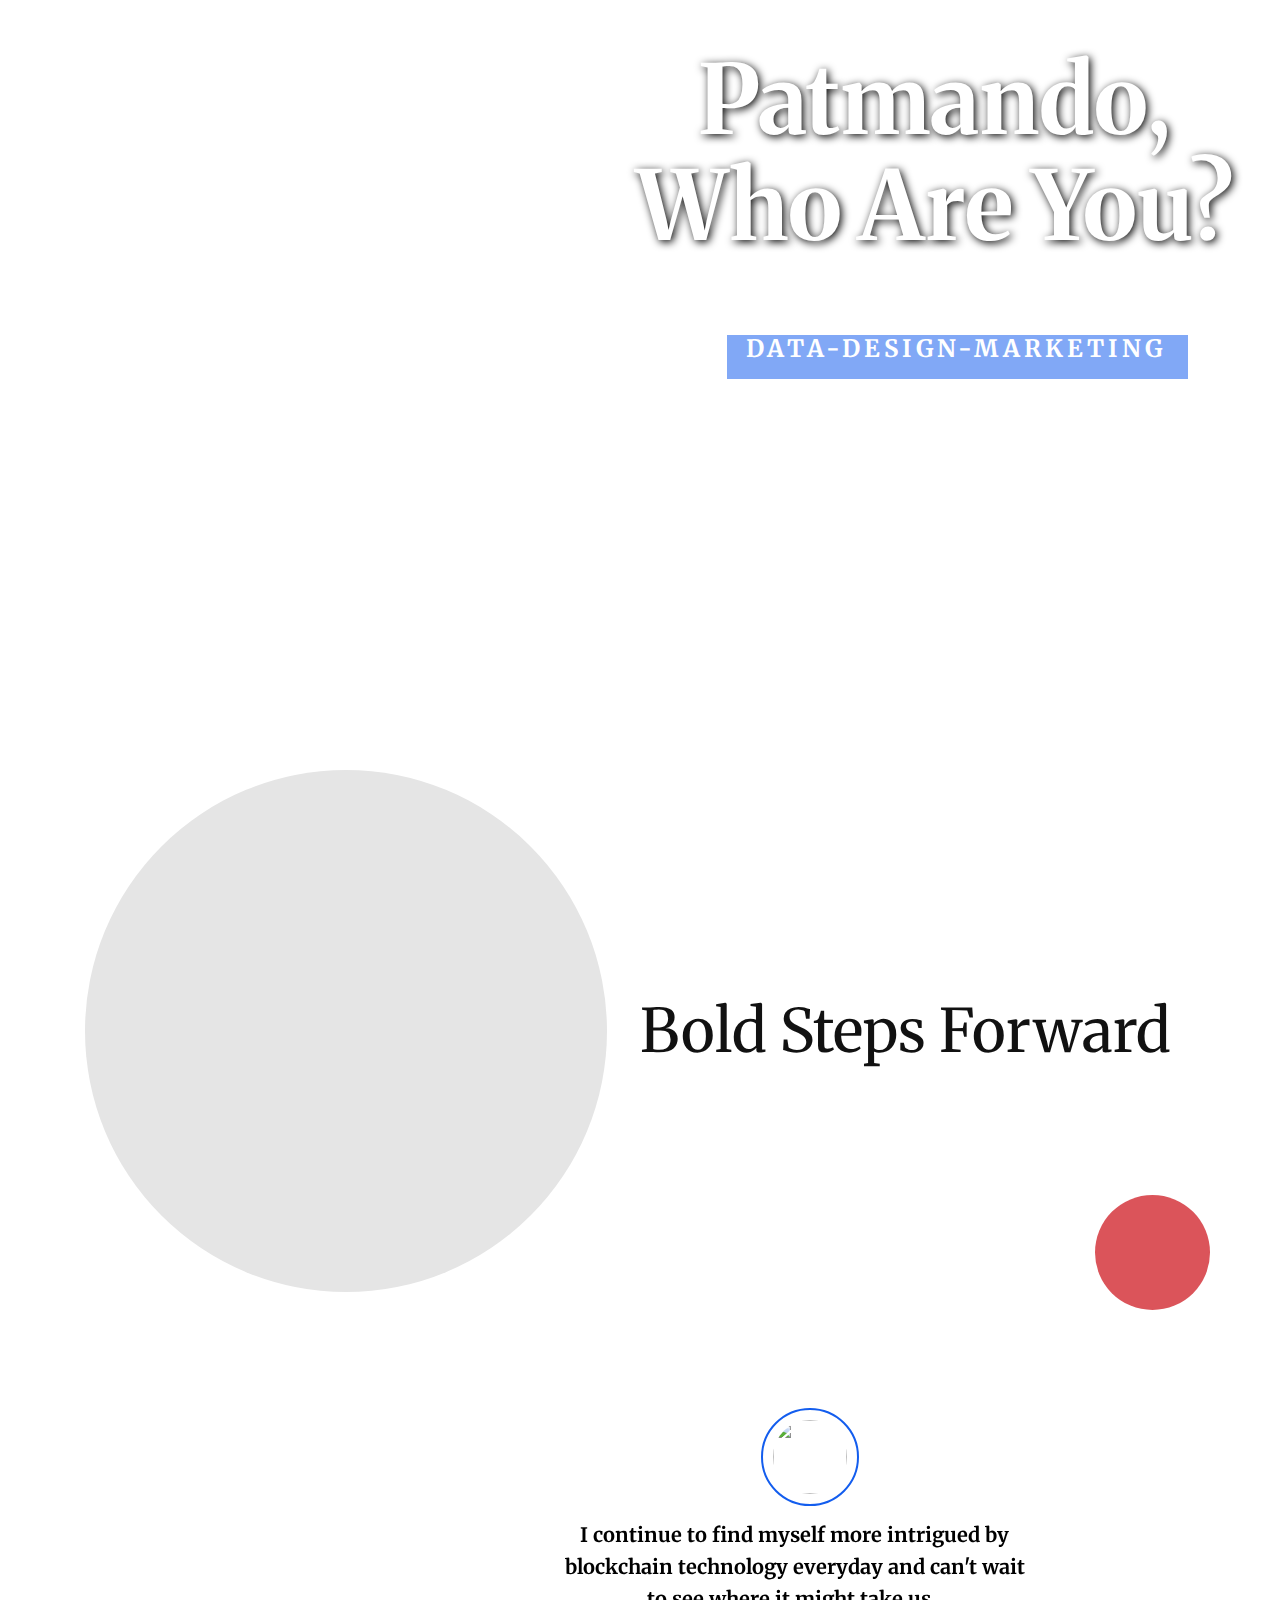
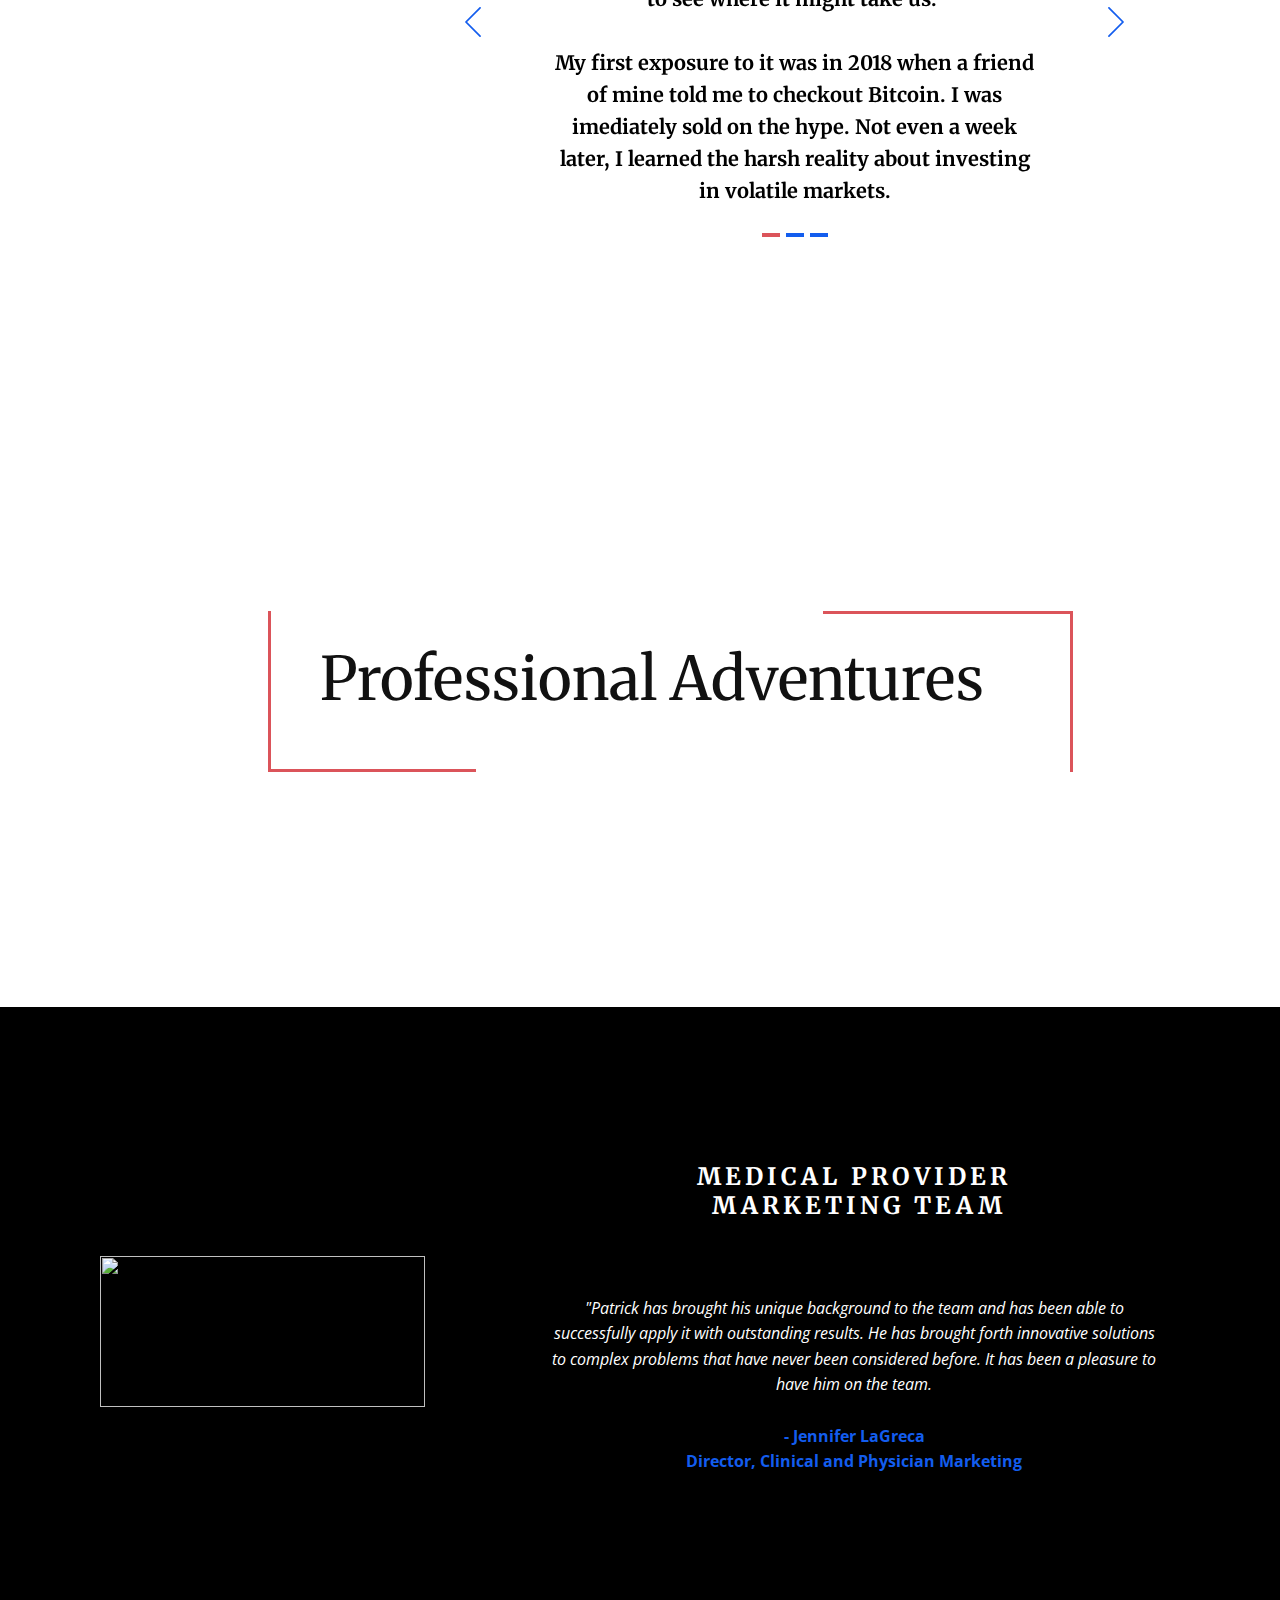
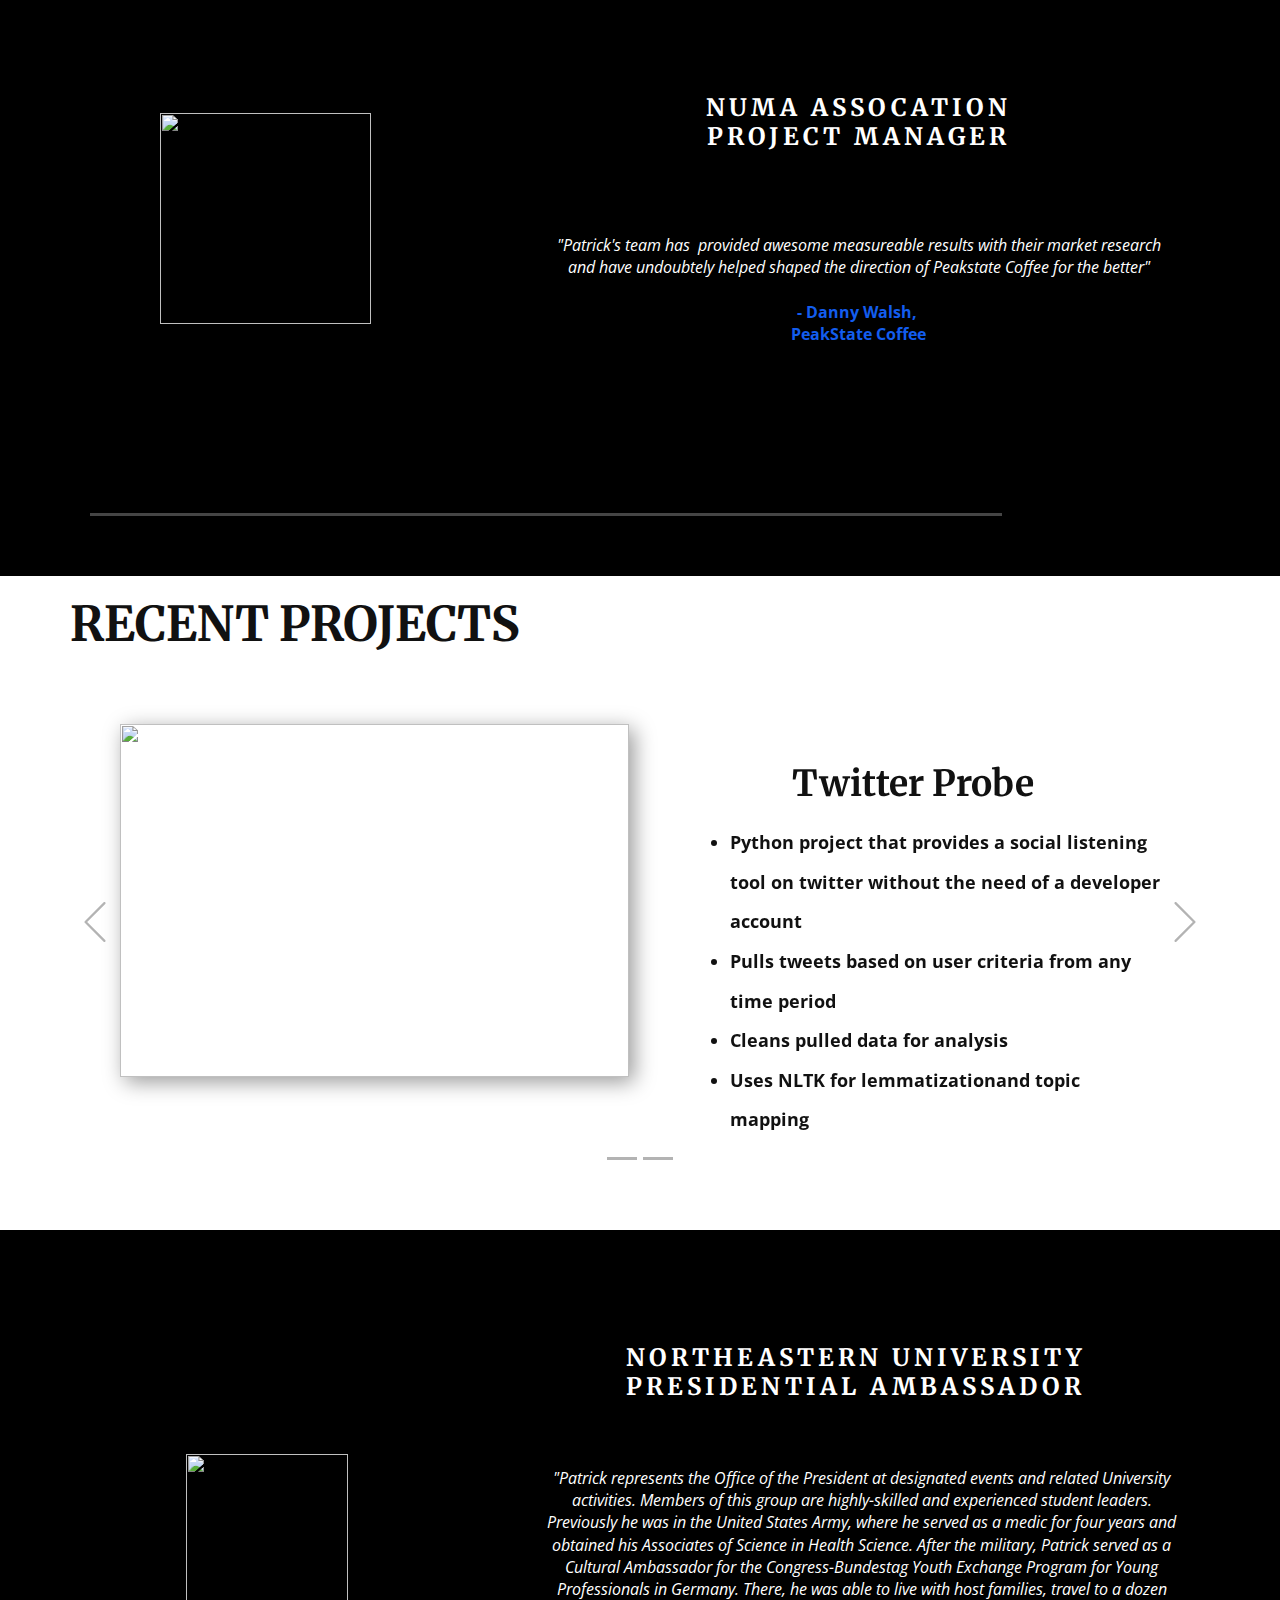
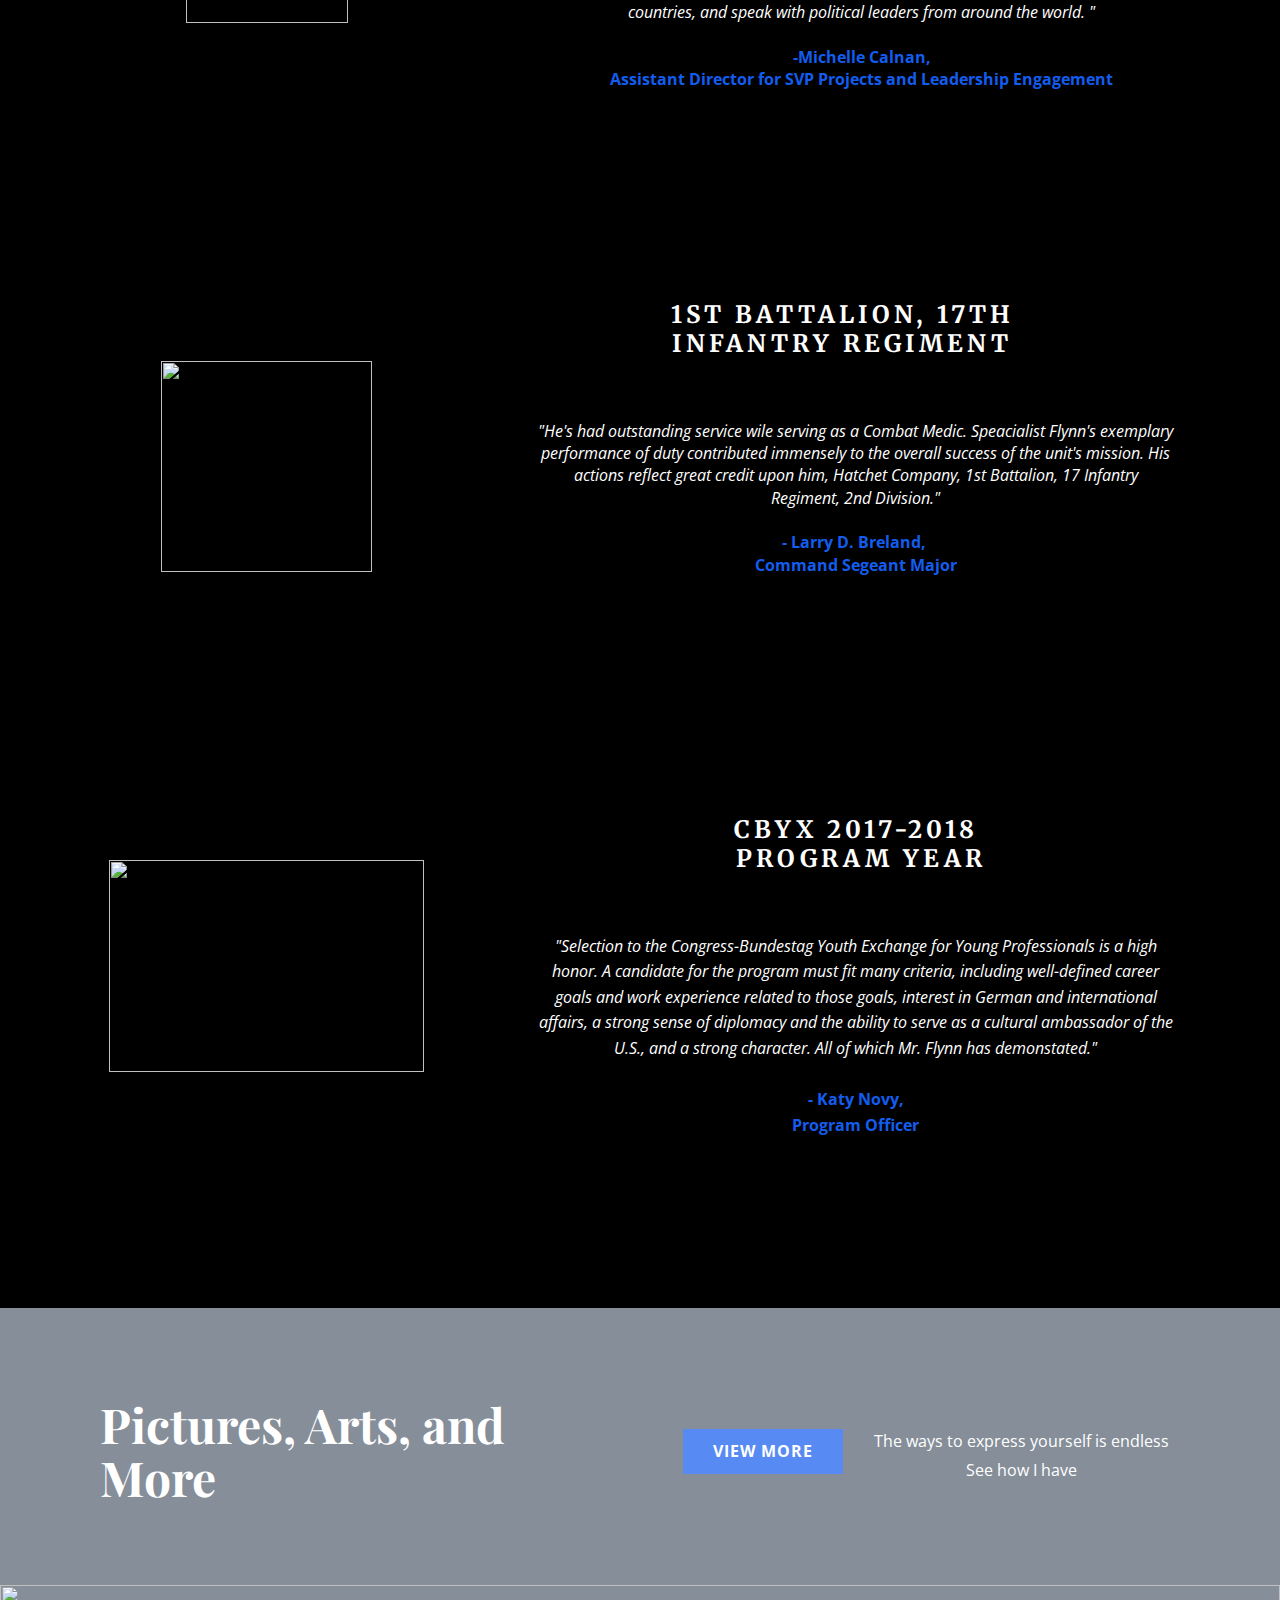
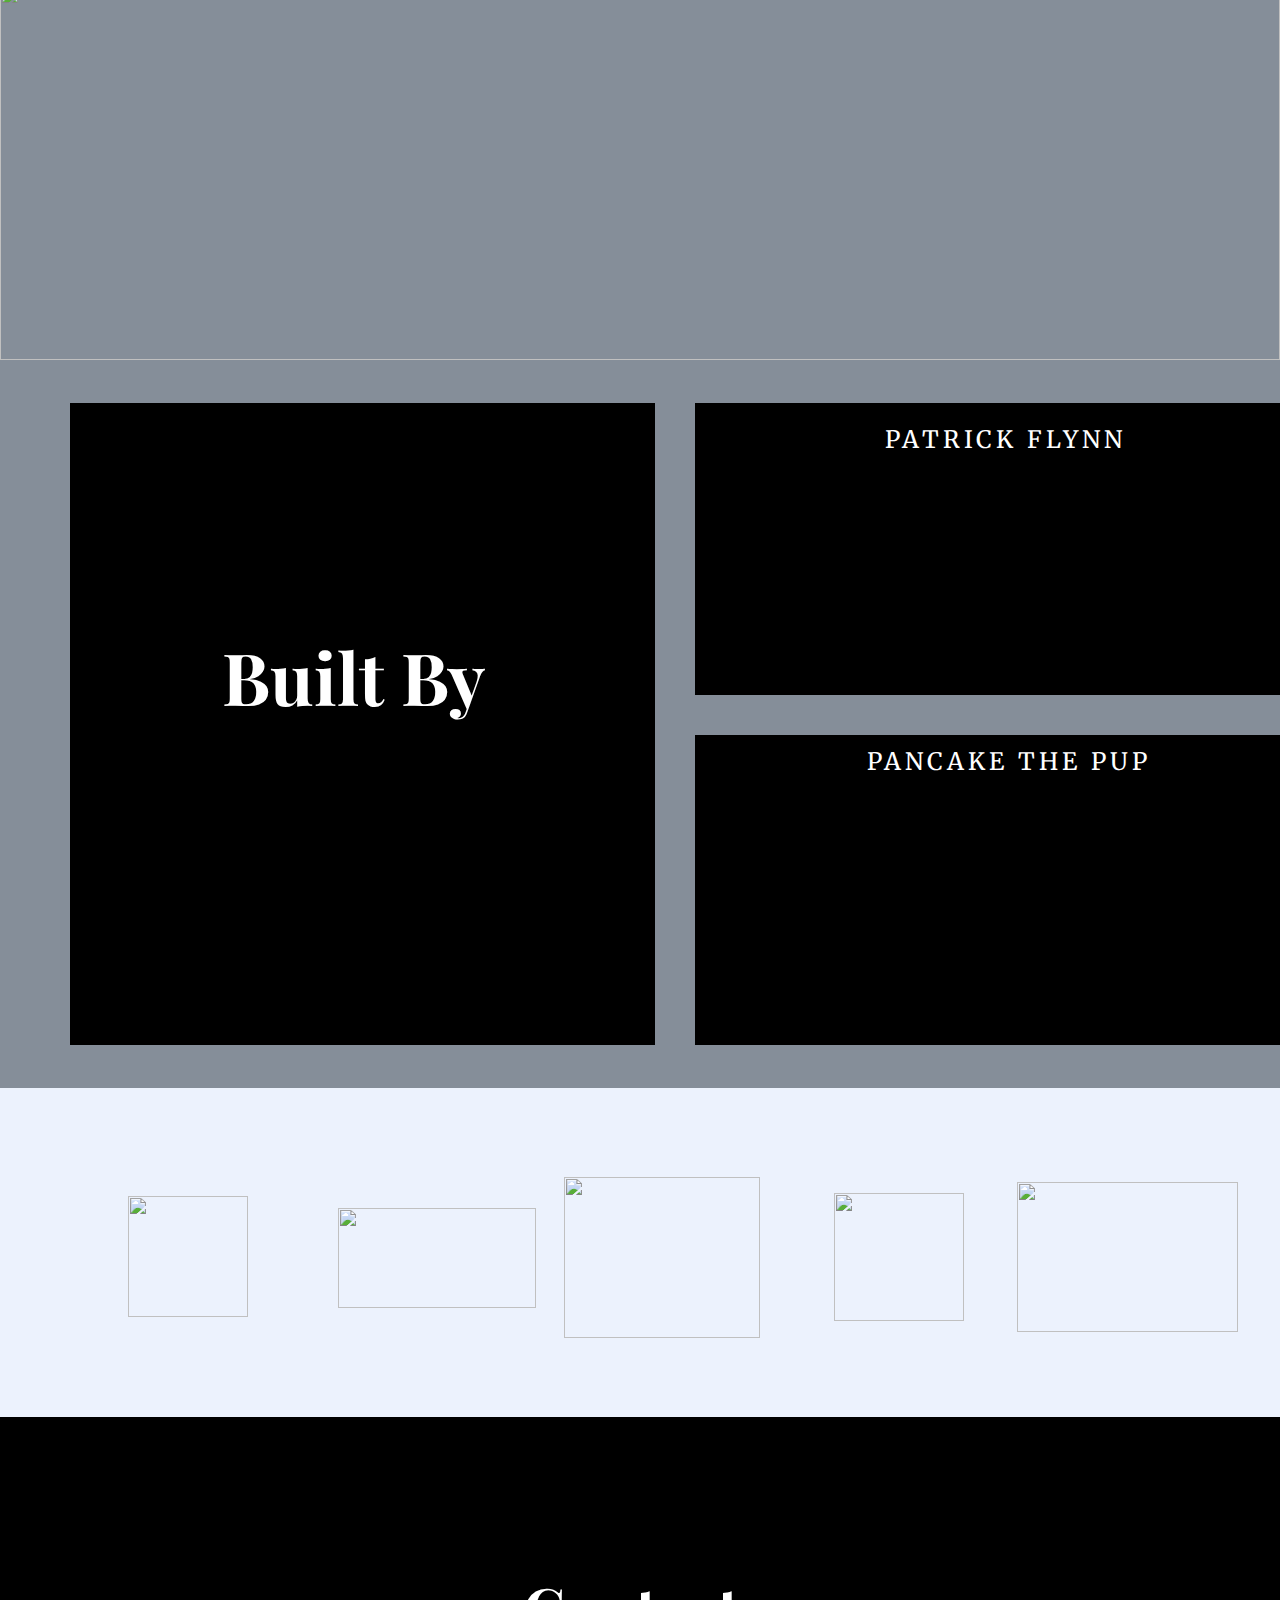
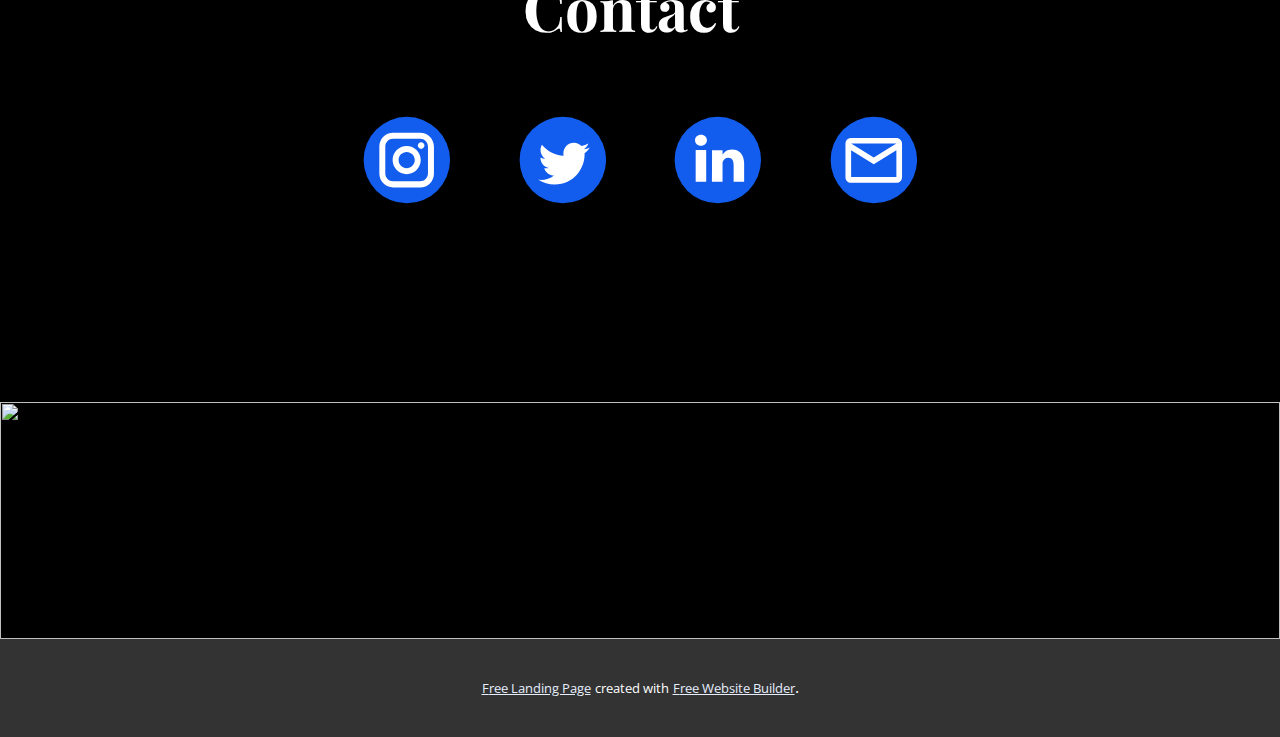
==== commit 6ed9f85a: "Add files via upload" ====
--- a/Home.html
+++ b/Home.html
@@ -3,7 +3,7 @@
   <head>
     <meta name="viewport" content="width=device-width, initial-scale=1.0">
     <meta charset="utf-8">
-    <meta name="keywords" content="I'm Nick Norton!, Profile, About me, What I'm Doing, My Works, Contact Me">
+    <meta name="keywords" content="Portfolio, Our advantages, Creative form in our design, Testimonials, Contact, Follow">
     <meta name="description" content="">
     <meta name="page_type" content="np-template-header-footer-from-plugin">
     <title>Home</title>
@@ -12,8 +12,12 @@
     <script class="u-script" type="text/javascript" src="jquery.js" defer=""></script>
     <script class="u-script" type="text/javascript" src="nicepage.js" defer=""></script>
     <meta name="generator" content="Nicepage 3.14.0, nicepage.com">
-    <link id="u-theme-google-font" rel="stylesheet" href="https://fonts.googleapis.com/css?family=PT+Sans:400,400i,700,700i|Alatsi:400">
-    <link id="u-page-google-font" rel="stylesheet" href="https://fonts.googleapis.com/css?family=Raleway:100,100i,200,200i,300,300i,400,400i,500,500i,600,600i,700,700i,800,800i,900,900i|PT+Sans:400,400i,700,700i">
+    <link id="u-theme-google-font" rel="stylesheet" href="https://fonts.googleapis.com/css?family=Merriweather:300,300i,400,400i,700,700i,900,900i|Open+Sans:300,300i,400,400i,600,600i,700,700i,800,800i">
+    <link id="u-page-google-font" rel="stylesheet" href="https://fonts.googleapis.com/css?family=Merriweather:300,300i,400,400i,700,700i,900,900i|Playfair+Display:400,400i,500,500i,600,600i,700,700i,800,800i,900,900i">
+    
+    
+    
+    
     
     
     
@@ -26,453 +30,452 @@
 		"@context": "http://schema.org",
 		"@type": "Organization",
 		"name": "",
-		"url": "index.html",
-		"logo": "#"
+		"url": "index.html"
 }</script>
     <meta property="og:title" content="Home">
     <meta property="og:type" content="website">
-    <meta name="theme-color" content="#3a66ec">
+    <meta name="theme-color" content="#135dee">
     <link rel="canonical" href="index.html">
     <meta property="og:url" content="index.html">
   </head>
-  <body class="u-body"><header class="u-clearfix u-header u-header" id="sec-bae1"><div class="u-clearfix u-sheet u-valign-middle u-sheet-1">
-        <a href="https://nicepage.com" class="u-image u-logo u-image-1">
-          <img src="#" class="u-logo-image u-logo-image-1">
-        </a>
-        <nav class="u-menu u-menu-dropdown u-offcanvas u-menu-1" data-responsive-from="XL">
-          <div class="menu-collapse" style="font-size: 1rem; letter-spacing: 0px; font-weight: 500;">
-            <a class="u-button-style u-custom-active-color u-custom-border u-custom-border-color u-custom-hover-color u-custom-left-right-menu-spacing u-custom-padding-bottom u-custom-text-active-color u-custom-text-color u-custom-text-hover-color u-custom-top-bottom-menu-spacing u-nav-link u-text-active-palette-1-base u-text-hover-palette-2-base" href="#">
-              <svg><use xmlns:xlink="http://www.w3.org/1999/xlink" xlink:href="#menu-hamburger"></use></svg>
-              <svg version="1.1" xmlns="http://www.w3.org/2000/svg" xmlns:xlink="http://www.w3.org/1999/xlink"><defs><symbol id="menu-hamburger" viewBox="0 0 16 16" style="width: 16px; height: 16px;"><rect y="1" width="16" height="2"></rect><rect y="7" width="16" height="2"></rect><rect y="13" width="16" height="2"></rect>
-</symbol>
-</defs></svg>
-            </a>
-          </div>
-          <div class="u-custom-menu u-nav-container" wfd-invisible="true">
-            <ul class="u-nav u-spacing-2 u-unstyled u-nav-1"><li class="u-nav-item"><a class="u-active-grey-5 u-button-style u-hover-grey-10 u-nav-link u-text-active-grey-90 u-text-grey-90 u-text-hover-grey-90" href="Page-9.html" style="padding: 10px 20px;">Page 9</a>
-</li><li class="u-nav-item"><a class="u-active-grey-5 u-button-style u-hover-grey-10 u-nav-link u-text-active-grey-90 u-text-grey-90 u-text-hover-grey-90" href="Home.html" style="padding: 10px 20px;">Home</a>
-</li></ul>
-          </div>
-          <div class="u-custom-menu u-nav-container-collapse">
-            <div class="u-black u-container-style u-inner-container-layout u-opacity u-opacity-95 u-sidenav">
-              <div class="u-sidenav-overflow">
-                <div class="u-menu-close"></div>
-                <ul class="u-align-center u-nav u-popupmenu-items u-unstyled u-nav-2"><li class="u-nav-item"><a class="u-button-style u-nav-link" href="Page-9.html" style="padding: 10px 20px;">Page 9</a>
-</li></ul>
-              </div>
-            </div>
-            <div class="u-black u-menu-overlay u-opacity u-opacity-70" wfd-invisible="true"></div>
-          </div>
-        </nav>
-      </div></header>
-    <section class="u-clearfix u-image u-section-1" id="carousel_9805" data-image-width="1980" data-image-height="1320">
+  <body class="u-body">
+    <section class="u-align-center u-clearfix u-image u-section-1" id="carousel_c2cf" data-image-width="1080" data-image-height="952">
+      <div class="u-clearfix u-sheet u-sheet-1">
+        <h2 class="u-custom-font u-font-merriweather u-text u-text-white u-text-1">Patmando,<br>Who Are You?
+        </h2>
+        <div class="u-container-style u-group u-opacity u-opacity-75 u-palette-1-light-1 u-group-1">
+          <div class="u-container-layout u-container-layout-1">
+            <h4 class="u-text u-text-2">data-Design-marketing&nbsp;</h4>
+          </div>
+        </div>
+        <p class="u-text u-text-body-alt-color u-text-3">~ With every twist and turn</p>
+      </div>
+    </section>
+    <section class="u-clearfix u-white u-section-2" id="carousel_9566">
+      <div class="u-clearfix u-sheet u-sheet-1">
+        <div class="u-grey-10 u-shape u-shape-circle u-shape-1"></div>
+        <h2 class="u-custom-font u-font-merriweather u-text u-text-1">Bold Steps Forward<br>
+        </h2>
+        <div class="u-palette-2-base u-shape u-shape-circle u-shape-2"></div>
+      </div>
+    </section>
+    <section class="u-align-center u-clearfix u-image u-shading u-section-3" data-image-width="2169" data-image-height="1157" id="sec-4723">
+      <div class="u-clearfix u-sheet u-sheet-1">
+        <div id="carousel-5989" data-interval="5000" data-u-ride="carousel" class="u-carousel u-carousel-left u-expanded-width-sm u-expanded-width-xs u-slider u-slider-1">
+          <ol class="u-absolute-hcenter u-carousel-indicators u-carousel-indicators-1">
+            <li data-u-target="#carousel-5989" class="u-active u-active-palette-2-base u-palette-1-base" data-u-slide-to="0" style="width: 18px; height: 4px;"></li>
+            <li data-u-target="#carousel-5989" class="u-active-palette-2-base u-palette-1-base" data-u-slide-to="1" style="width: 18px; height: 4px;"></li>
+            <li data-u-target="#carousel-5989" class="u-active-palette-2-base u-palette-1-base" data-u-slide-to="2" style="width: 18px; height: 4px;"></li>
+          </ol>
+          <div class="u-carousel-inner" role="listbox">
+            <div class="u-active u-align-center u-carousel-item u-container-style u-shape-rectangle u-slide">
+              <div class="u-container-layout u-container-layout-1"><span class="u-border-2 u-border-palette-1-base u-file-icon u-icon u-icon-circle u-spacing-10 u-text-palette-1-base u-icon-1"><img src="images/blockchain.png" alt=""></span>
+                <p class="u-custom-font u-font-merriweather u-large-text u-text u-text-black u-text-variant u-text-1">I continue to find myself more intrigued by blockchain technology everyday and can't wait to see where it might take us.&nbsp;<br>
+                  <br>My first exposure to it was in 2018 when a friend of mine told me to checkout Bitcoin. I was imediately sold on the hype. Not even a week later, I learned the harsh reality about investing in volatile markets.
+                </p>
+              </div>
+            </div>
+            <div class="u-align-center u-carousel-item u-container-style u-shape-rectangle u-slide u-carousel-item-2">
+              <div class="u-container-layout u-container-layout-2"><span class="u-border-1 u-border-grey-75 u-file-icon u-icon u-icon-circle u-spacing-8 u-white u-icon-2"><img src="images/noun_Volatilityindex_748496.png" alt=""></span>
+                <p class="u-custom-font u-font-merriweather u-large-text u-text u-text-black u-text-variant u-text-2">&nbsp;The volatility, however, only temporarily disuaded me. Since then, I have continued to learn more about this exciting space. The macroecomics and its driving forces, the underlying technology, and the different ways it has already been applied.&nbsp;<br>
+                  <br>&nbsp; I feel more confident than ever that it will continue to disrupt industries in new inventive ways.
+                </p>
+              </div>
+            </div>
+            <div class="u-align-center u-carousel-item u-container-style u-shape-rectangle u-slide u-carousel-item-3">
+              <div class="u-container-layout u-container-layout-3"><span class="u-border-1 u-border-palette-1-base u-file-icon u-icon u-icon-circle u-spacing-10 u-text-palette-1-base u-icon-3"><img src="images/noun_career_2471087.png" alt=""></span>
+                <p class="u-large-text u-text u-text-black u-text-variant u-text-3">&nbsp;&nbsp;Professionally, I still wish to be involved in marketing, its research, and data science but now with a focus on ​blockchain and cryptocurrencies. So I will continue to look for ways to be more involved in the space at a professional level.</p>
+              </div>
+            </div>
+          </div>
+          <a class="u-absolute-vcenter u-carousel-control u-carousel-control-prev u-hidden-xs u-spacing-15 u-text-hover-palette-2-base u-text-palette-1-base u-carousel-control-1" href="#carousel-5989" role="button" data-u-slide="prev">
+            <span aria-hidden="true">
+              <svg viewBox="0 0 477.175 477.175"><path d="M145.188,238.575l215.5-215.5c5.3-5.3,5.3-13.8,0-19.1s-13.8-5.3-19.1,0l-225.1,225.1c-5.3,5.3-5.3,13.8,0,19.1l225.1,225
+		c2.6,2.6,6.1,4,9.5,4s6.9-1.3,9.5-4c5.3-5.3,5.3-13.8,0-19.1L145.188,238.575z"></path></svg>
+            </span>
+            <span class="sr-only">
+              <svg viewBox="0 0 477.175 477.175"><path d="M145.188,238.575l215.5-215.5c5.3-5.3,5.3-13.8,0-19.1s-13.8-5.3-19.1,0l-225.1,225.1c-5.3,5.3-5.3,13.8,0,19.1l225.1,225
+		c2.6,2.6,6.1,4,9.5,4s6.9-1.3,9.5-4c5.3-5.3,5.3-13.8,0-19.1L145.188,238.575z"></path></svg>
+            </span>
+          </a>
+          <a class="u-absolute-vcenter u-carousel-control u-carousel-control-next u-hidden-xs u-spacing-15 u-text-hover-palette-2-base u-text-palette-1-base u-carousel-control-2" href="#carousel-5989" role="button" data-u-slide="next">
+            <span aria-hidden="true">
+              <svg viewBox="0 0 477.175 477.175"><path d="M360.731,229.075l-225.1-225.1c-5.3-5.3-13.8-5.3-19.1,0s-5.3,13.8,0,19.1l215.5,215.5l-215.5,215.5
+		c-5.3,5.3-5.3,13.8,0,19.1c2.6,2.6,6.1,4,9.5,4c3.4,0,6.9-1.3,9.5-4l225.1-225.1C365.931,242.875,365.931,234.275,360.731,229.075z"></path></svg>
+            </span>
+            <span class="sr-only">
+              <svg viewBox="0 0 477.175 477.175"><path d="M360.731,229.075l-225.1-225.1c-5.3-5.3-13.8-5.3-19.1,0s-5.3,13.8,0,19.1l215.5,215.5l-215.5,215.5
+		c-5.3,5.3-5.3,13.8,0,19.1c2.6,2.6,6.1,4,9.5,4c3.4,0,6.9-1.3,9.5-4l225.1-225.1C365.931,242.875,365.931,234.275,360.731,229.075z"></path></svg>
+            </span>
+          </a>
+        </div>
+      </div>
+    </section>
+    <section class="u-clearfix u-white u-section-4" id="carousel_e596">
+      <div class="u-clearfix u-sheet u-sheet-1">
+        <h2 class="u-custom-font u-font-merriweather u-text u-text-1">Professional Adventures<br>
+        </h2>
+        <div class="u-border-3 u-border-palette-2-base u-shape u-shape-right u-shape-top u-shape-1"></div>
+        <div class="u-border-3 u-border-palette-2-base u-shape u-shape-bottom u-shape-left u-shape-2"></div>
+      </div>
+    </section>
+    <section class="u-black u-clearfix u-section-5" id="carousel_321d">
+      <div class="u-clearfix u-sheet u-sheet-1">
+        <div class="u-clearfix u-expanded-width u-gutter-52 u-layout-wrap u-layout-wrap-1">
+          <div class="u-layout">
+            <div class="u-layout-row">
+              <div class="u-size-60">
+                <div class="u-layout-col">
+                  <div class="u-size-30">
+                    <div class="u-layout-row">
+                      <div class="u-container-style u-layout-cell u-size-22 u-layout-cell-1">
+                        <div class="u-container-layout u-container-layout-1">
+                          <img class="u-expanded-width-lg u-expanded-width-md u-expanded-width-sm u-expanded-width-xl u-image u-image-contain u-image-1" src="images/nxstage-fmc-logo.png" data-image-width="372" data-image-height="148">
+                        </div>
+                      </div>
+                      <div class="u-align-center u-container-style u-layout-cell u-size-38 u-layout-cell-2">
+                        <div class="u-container-layout u-valign-top u-container-layout-2">
+                          <h5 class="u-text u-text-1">medical provider&nbsp;<br>marketing team
+                          </h5>
+                          <p class="u-text u-text-2">"Patrick has brought his unique background to the team and has been able to successfully apply it with outstanding results. He has brought forth innovative solutions to complex problems that have never been considered before. It has been a pleasure to have him on the team.<br>
+                            <br>
+                            <span style="font-style: normal; font-weight: 700;" class="u-text-palette-1-base">- Jennifer LaGreca<br>Director, Clinical and Physician Marketing<br>
+                            </span>
+                          </p>
+                        </div>
+                      </div>
+                    </div>
+                  </div>
+                  <div class="u-size-30">
+                    <div class="u-layout-row">
+                      <div class="u-align-left u-container-style u-layout-cell u-shape-rectangle u-size-22 u-layout-cell-3">
+                        <div class="u-container-layout u-container-layout-3">
+                          <img src="images/NUMA-Socials-Logo.png" alt="" class="u-image u-image-contain u-image-default u-preserve-proportions u-image-2" data-image-width="1108" data-image-height="1364">
+                        </div>
+                      </div>
+                      <div class="u-align-center u-container-style u-layout-cell u-size-38 u-layout-cell-4">
+                        <div class="u-container-layout u-container-layout-4">
+                          <h5 class="u-text u-text-3">NUMA Assocation<br>Project Manager
+                          </h5>
+                          <p class="u-text u-text-4">
+                            <span style="font-style: italic;">"Patrick's team has&nbsp; provided awesome measureable results with their market research and have undoubtely helped shaped the direction of Peakstate Coffee for the better"</span>
+                            <br>
+                            <br>
+                            <span class="u-text-palette-1-base" style="font-weight: 700;">- Danny Walsh,&nbsp;<br>PeakState Coffee
+                            </span>
+                          </p>
+                        </div>
+                      </div>
+                    </div>
+                  </div>
+                </div>
+              </div>
+            </div>
+          </div>
+        </div>
+        <div class="u-border-3 u-border-grey-dark-1 u-line u-line-horizontal u-line-1"></div>
+      </div>
+    </section>
+    <section class="u-clearfix u-section-6" id="sec-9f8a">
+      <div class="u-clearfix u-sheet u-valign-bottom-sm u-sheet-1">
+        <h3 class="u-text u-text-1">RECENT PROJECTS<span style="font-weight: 700;"></span>
+        </h3>
+        <div id="carousel-475a" data-interval="5000" data-u-ride="carousel" class="u-carousel u-slider u-slider-1">
+          <ol class="u-absolute-hcenter u-carousel-indicators u-carousel-indicators-1">
+            <li data-u-target="#carousel-475a" class="u-active u-grey-30" data-u-slide-to="0"></li>
+            <li data-u-target="#carousel-475a" class="u-grey-30" data-u-slide-to="1"></li>
+          </ol>
+          <div class="u-carousel-inner" role="listbox">
+            <div class="u-active u-carousel-item u-container-style u-slide">
+              <div class="u-container-layout u-valign-top-xs u-container-layout-1">
+                <img src="images/Rgif.gif" alt="" class="u-expanded-width-xs u-image u-image-default u-image-1" data-image-width="1555" data-image-height="854">
+                <h2 class="u-text u-text-2">Twitter Probe</h2>
+                <ul class="u-align-left u-text u-text-3">
+                  <li>
+                    <span style="font-weight: 700;">Python project that provides a social listening tool on twitter without the need of a developer account</span>
+                  </li>
+                  <li>
+                    <span style="font-weight: 700;">Pulls tweets based on user criteria from any time period</span>
+                  </li>
+                  <li>
+                    <span style="font-weight: 700;">Cleans pulled data for analysis&nbsp;</span>
+                  </li>
+                  <li>
+                    <span style="font-weight: 700;">Uses NLTK for lemmatizationand topic mapping</span>
+                  </li>
+                </ul>
+              </div>
+            </div>
+            <div class="u-carousel-item u-container-style u-slide">
+              <div class="u-container-layout u-valign-bottom-xs u-container-layout-2">
+                <img src="images/Tabg.gif" alt="" class="u-image u-image-contain u-image-default u-image-2" data-image-width="1499" data-image-height="870">
+                <h2 class="u-text u-text-4">Tableau Email Dashboad</h2>
+                <ul class="u-align-left u-text u-text-5">
+                  <li>
+                    <span style="font-weight: 700;">Developed from the ground up to improve email marketing metrics and quarterly reports.</span>
+                  </li>
+                  <li>
+                    <span style="font-weight: 700;">Provides dynamic comprisons of campaigns.</span>
+                  </li>
+                  <li>
+                    <span style="font-weight: 700;">seamlessly integrated with email provider ensuring up to date data</span>
+                  </li>
+                </ul>
+              </div>
+            </div>
+          </div>
+          <a class="u-absolute-vcenter-lg u-absolute-vcenter-md u-absolute-vcenter-sm u-absolute-vcenter-xl u-carousel-control u-carousel-control-prev u-spacing-5 u-text-grey-30 u-carousel-control-1" href="#carousel-475a" role="button" data-u-slide="prev">
+            <span aria-hidden="true">
+              <svg viewBox="0 0 477.175 477.175"><path d="M145.188,238.575l215.5-215.5c5.3-5.3,5.3-13.8,0-19.1s-13.8-5.3-19.1,0l-225.1,225.1c-5.3,5.3-5.3,13.8,0,19.1l225.1,225
+                    c2.6,2.6,6.1,4,9.5,4s6.9-1.3,9.5-4c5.3-5.3,5.3-13.8,0-19.1L145.188,238.575z"></path></svg>
+            </span>
+            <span class="sr-only">Previous</span>
+          </a>
+          <a class="u-absolute-vcenter-lg u-absolute-vcenter-md u-absolute-vcenter-sm u-absolute-vcenter-xl u-carousel-control u-carousel-control-next u-spacing-5 u-text-grey-30 u-carousel-control-2" href="#carousel-475a" role="button" data-u-slide="next">
+            <span aria-hidden="true">
+              <svg viewBox="0 0 477.175 477.175"><path d="M360.731,229.075l-225.1-225.1c-5.3-5.3-13.8-5.3-19.1,0s-5.3,13.8,0,19.1l215.5,215.5l-215.5,215.5
+                    c-5.3,5.3-5.3,13.8,0,19.1c2.6,2.6,6.1,4,9.5,4c3.4,0,6.9-1.3,9.5-4l225.1-225.1C365.931,242.875,365.931,234.275,360.731,229.075z"></path></svg>
+            </span>
+            <span class="sr-only">Next</span>
+          </a>
+        </div>
+      </div>
+    </section>
+    <section class="u-black u-clearfix u-section-7" id="carousel_e2d5">
+      <div class="u-clearfix u-sheet u-sheet-1">
+        <div class="u-clearfix u-expanded-width u-gutter-38 u-layout-wrap u-layout-wrap-1">
+          <div class="u-layout">
+            <div class="u-layout-row">
+              <div class="u-size-60">
+                <div class="u-layout-col">
+                  <div class="u-size-20">
+                    <div class="u-layout-row">
+                      <div class="u-container-style u-layout-cell u-size-22 u-layout-cell-1">
+                        <div class="u-container-layout u-container-layout-1">
+                          <img class="u-image u-image-1" src="images/ClipartKey_311614.png" data-image-width="1228" data-image-height="402">
+                        </div>
+                      </div>
+                      <div class="u-align-center u-container-style u-layout-cell u-size-38 u-layout-cell-2">
+                        <div class="u-container-layout u-container-layout-2">
+                          <h5 class="u-text u-text-1">Northeastern University Presidential Ambassador</h5>
+                          <p class="u-text u-text-2">"Patrick represents the Office of the President at designated events and related University activities.&nbsp;Members of this group are highly-skilled and experienced student leaders. Previously he was in the United States Army, where he served as a medic for four years and obtained his Associates of Science in Health Science. After the military, Patrick served as a Cultural Ambassador for the Congress-Bundestag Youth Exchange Program for Young Professionals in Germany. There, he was able to live with host families, travel to a dozen countries, and speak with political leaders from around the world. "<br>
+                            <br>
+                            <span class="u-text-palette-1-base" style="font-style: normal; font-weight: 700;">-Michelle Calnan,<br>Assistant Director for SVP Projects and Leadership Engagement
+                            </span>
+                            <br>
+                          </p>
+                        </div>
+                      </div>
+                    </div>
+                  </div>
+                  <div class="u-size-20">
+                    <div class="u-layout-row">
+                      <div class="u-align-left u-container-style u-layout-cell u-shape-rectangle u-size-22 u-layout-cell-3">
+                        <div class="u-container-layout u-container-layout-3">
+                          <img src="images/us-army-logo-transparent-3.png" alt="" class="u-image u-image-default u-preserve-proportions u-image-2" data-image-width="2400" data-image-height="2400">
+                        </div>
+                      </div>
+                      <div class="u-align-center u-container-style u-layout-cell u-size-38 u-layout-cell-4">
+                        <div class="u-container-layout u-container-layout-4">
+                          <h5 class="u-text u-text-3">1ST BATTALION, 17TH INFANTRY REGIMENT</h5>
+                          <p class="u-text u-text-4">
+                            <span style="font-style: italic;">"He's had outstanding service wile serving as a Combat Medic. Speacialist Flynn's exemplary performance of duty contributed immensely to the overall success of the unit's mission. His actions reflect great credit upon him, Hatchet Company, 1st Battalion, 17 Infantry Regiment, 2nd Division."</span>
+                            <br>
+                            <br>
+                            <span class="u-text-palette-1-base" style="font-weight: 700;">- Larry D. Breland,&nbsp;<br>Command Segeant Major
+                            </span>
+                          </p>
+                        </div>
+                      </div>
+                    </div>
+                  </div>
+                  <div class="u-size-20">
+                    <div class="u-layout-row">
+                      <div class="u-container-style u-layout-cell u-size-22 u-layout-cell-5">
+                        <div class="u-container-layout u-container-layout-5">
+                          <img class="u-image u-image-contain u-image-3" src="images/cropped-CBYX-Logo-Horizontal.png" data-image-width="364" data-image-height="55">
+                        </div>
+                      </div>
+                      <div class="u-align-center u-container-style u-layout-cell u-size-38 u-layout-cell-6">
+                        <div class="u-container-layout u-container-layout-6">
+                          <h5 class="u-text u-text-5">CBYX 2017-2018<br>&nbsp;PROGRAM YEAR
+                          </h5>
+                          <p class="u-text u-text-6">"Selection to the Congress-Bundestag Youth Exchange for Young Professionals is a high honor. A candidate for the program must fit many criteria, including well-defined career goals and work experience related to those goals, interest in German and international affairs, a strong sense of diplomacy and the ability to serve as a cultural ambassador of the U.S., and a strong character. All of which Mr. Flynn has demonstated."<br>
+                            <br>
+                            <span style="font-style: normal; font-weight: 700;" class="u-text-palette-1-base">- Katy Novy,<br>Program Officer
+                            </span>
+                          </p>
+                        </div>
+                      </div>
+                    </div>
+                  </div>
+                </div>
+              </div>
+            </div>
+          </div>
+        </div>
+      </div>
+    </section>
+    <section class="u-clearfix u-palette-5-dark-1 u-section-8" id="carousel_b20b">
       <div class="u-clearfix u-layout-wrap u-layout-wrap-1">
         <div class="u-layout">
           <div class="u-layout-row">
-            <div class="u-align-left u-container-style u-layout-cell u-left-cell u-size-26-lg u-size-26-xl u-size-29-md u-size-29-sm u-size-29-xs u-layout-cell-1">
-              <div class="u-container-layout u-valign-middle u-container-layout-1">
-                <div class="u-palette-2-base u-shape u-shape-circle u-shape-1"></div>
-                <h1 class="u-custom-font u-font-raleway u-text u-title u-text-1">I'm Nick Norton!</h1>
-                <p class="u-text u-text-2"> Duis aute irure dolor in reprehenderit in voluptate velit esse cillum dolore eu fugiat nulla pariatur. Excepteur sint occaecat cupidatat non proident.</p>
-                <a href="https://nicepage.com/k/consulting-website-templates" class="u-black u-btn u-button-style u-hover-palette-2-base u-btn-1">read more</a>
-              </div>
-            </div>
-            <div class="u-container-style u-image u-layout-cell u-right-cell u-size-31-md u-size-31-sm u-size-31-xs u-size-34-lg u-size-34-xl u-image-1" data-image-width="1200" data-image-height="1138">
-              <div class="u-container-layout u-container-layout-2"></div>
-            </div>
-          </div>
-        </div>
-      </div>
-    </section>
-    <section class="u-align-center-lg u-align-center-md u-align-center-xl u-align-left-sm u-align-left-xs u-clearfix u-section-2" id="sec-fe67">
-      <div class="u-clearfix u-sheet u-valign-middle u-sheet-1">
-        <h1 class="u-text u-text-1">Profile</h1>
-        <p class="u-large-text u-text u-text-variant u-text-2">I'm a creative PHP webdeveloper</p>
-        <div class="u-clearfix u-expanded-width u-layout-wrap u-layout-wrap-1">
-          <div class="u-layout">
-            <div class="u-layout-row">
-              <div class="u-container-style u-layout-cell u-size-20 u-layout-cell-1">
-                <div class="u-container-layout u-container-layout-1">
-                  <h4 class="u-text u-text-3">About me</h4>
-                  <p class="u-text u-text-4">I am an allround web developer. I am a senior programmer with good knowledge of front-end techniques. Vitae sapien pellentesque habitant morbi tristique senectus et. Aenean sed adipiscing diam donec adipiscing tristique risus.&nbsp;</p>
-                  <p class="u-text u-text-palette-5-dark-2 u-text-5">Image by <a href="https://www.freepik.com/photos/man" class="u-border-1 u-border-palette-5-dark-2 u-btn u-button-link u-button-style u-none u-text-palette-5-dark-2 u-btn-1">Freepik</a>
-                  </p>
-                </div>
-              </div>
-              <div class="u-align-center-md u-align-left-sm u-align-left-xs u-container-style u-layout-cell u-size-20 u-layout-cell-2">
-                <div class="u-container-layout u-valign-middle-lg u-valign-middle-xl u-valign-top-md u-valign-top-sm u-valign-top-xs u-container-layout-2">
-                  <div alt="" class="u-image u-image-circle u-image-1" data-image-width="600" data-image-height="600"></div>
-                </div>
-              </div>
-              <div class="u-container-style u-layout-cell u-size-20 u-layout-cell-3">
-                <div class="u-container-layout u-container-layout-3">
-                  <h4 class="u-text u-text-6">Details</h4>
-                  <p class="u-text u-text-7">
-                    <span style="font-weight: 700;">Name: </span>
-                    <br>Nick Norton<br>
-                    <span style="font-weight: 700;">Age: </span>
-                    <br>33 years <span style="font-weight: 700;">
-                      <br>Location: 
-                    </span>
-                    <br>Hertogenbosch, The Netherlands, Earth
-                  </p>
-                  <div class="u-social-icons u-spacing-10 u-social-icons-1">
-                    <a class="u-social-url" title="facebook" target="_blank" href="https://facebook.com/name"><span class="u-icon u-icon-circle u-social-facebook u-social-icon u-text-black u-icon-1"><svg class="u-svg-link" preserveAspectRatio="xMidYMin slice" viewBox="0 0 112 112" style=""><use xmlns:xlink="http://www.w3.org/1999/xlink" xlink:href="#svg-bc6b"></use></svg><svg class="u-svg-content" viewBox="0 0 112 112" x="0" y="0" id="svg-bc6b"><path fill="currentColor" d="M75.5,28.8H65.4c-1.5,0-4,0.9-4,4.3v9.4h13.9l-1.5,15.8H61.4v45.1H42.8V58.3h-8.8V42.4h8.8V32.2
-	c0-7.4,3.4-18.8,18.8-18.8h13.8v15.4H75.5z"></path></svg></span>
-                    </a>
-                    <a class="u-social-url" title="twitter" target="_blank" href="https://twitter.com/name"><span class="u-icon u-icon-circle u-social-icon u-social-twitter u-text-black u-icon-2"><svg class="u-svg-link" preserveAspectRatio="xMidYMin slice" viewBox="0 0 112 112" style=""><use xmlns:xlink="http://www.w3.org/1999/xlink" xlink:href="#svg-ed97"></use></svg><svg class="u-svg-content" viewBox="0 0 112 112" x="0" y="0" id="svg-ed97"><path fill="currentColor" d="M92.2,38.2c0,0.8,0,1.6,0,2.3c0,24.3-18.6,52.4-52.6,52.4c-10.6,0.1-20.2-2.9-28.5-8.2
-	c1.4,0.2,2.9,0.2,4.4,0.2c8.7,0,16.7-2.9,23-7.9c-8.1-0.2-14.9-5.5-17.3-12.8c1.1,0.2,2.4,0.2,3.4,0.2c1.6,0,3.3-0.2,4.8-0.7
-	c-8.4-1.6-14.9-9.2-14.9-18c0-0.2,0-0.2,0-0.2c2.5,1.4,5.4,2.2,8.4,2.3c-5-3.3-8.3-8.9-8.3-15.4c0-3.4,1-6.5,2.5-9.2
-	c9.1,11.1,22.7,18.5,38,19.2c-0.2-1.4-0.4-2.8-0.4-4.3c0.1-10,8.3-18.2,18.5-18.2c5.4,0,10.1,2.2,13.5,5.7c4.3-0.8,8.1-2.3,11.7-4.5
-	c-1.4,4.3-4.3,7.9-8.1,10.1c3.7-0.4,7.3-1.4,10.6-2.9C98.9,32.3,95.7,35.5,92.2,38.2z"></path></svg></span>
-                    </a>
-                    <a class="u-social-url" title="instagram" target="_blank" href="https://www.instagram.com/name"><span class="u-icon u-icon-circle u-social-icon u-social-instagram u-text-black u-icon-3"><svg class="u-svg-link" preserveAspectRatio="xMidYMin slice" viewBox="0 0 112 112" style=""><use xmlns:xlink="http://www.w3.org/1999/xlink" xlink:href="#svg-ea73"></use></svg><svg class="u-svg-content" viewBox="0 0 112 112" x="0" y="0" id="svg-ea73"><path fill="currentColor" d="M55.9,32.9c-12.8,0-23.2,10.4-23.2,23.2s10.4,23.2,23.2,23.2s23.2-10.4,23.2-23.2S68.7,32.9,55.9,32.9z
-	 M55.9,69.4c-7.4,0-13.3-6-13.3-13.3c-0.1-7.4,6-13.3,13.3-13.3s13.3,6,13.3,13.3C69.3,63.5,63.3,69.4,55.9,69.4z"></path><path fill="#FFFFFF" d="M79.7,26.8c-3,0-5.4,2.5-5.4,5.4s2.5,5.4,5.4,5.4c3,0,5.4-2.5,5.4-5.4S82.7,26.8,79.7,26.8z"></path><path fill="currentColor" d="M78.2,11H33.5C21,11,10.8,21.3,10.8,33.7v44.7c0,12.6,10.2,22.8,22.7,22.8h44.7c12.6,0,22.7-10.2,22.7-22.7
-	V33.7C100.8,21.1,90.6,11,78.2,11z M91,78.4c0,7.1-5.8,12.8-12.8,12.8H33.5c-7.1,0-12.8-5.8-12.8-12.8V33.7
-	c0-7.1,5.8-12.8,12.8-12.8h44.7c7.1,0,12.8,5.8,12.8,12.8V78.4z"></path></svg></span>
-                    </a>
-                  </div>
-                </div>
-              </div>
-            </div>
-          </div>
-        </div>
-      </div>
-    </section>
-    <section class="u-clearfix u-section-3" id="sec-ec6c">
-      <div class="u-clearfix u-sheet u-valign-middle-lg u-valign-middle-md u-valign-middle-sm u-valign-middle-xs u-sheet-1">
-        <h1 class="u-text u-text-1">About me</h1>
-        <div class="u-border-8 u-border-palette-2-base u-line u-line-horizontal u-line-1"></div>
-        <h6 class="u-text u-text-2">Dignissim enim sit amet venenatis urna cursus. Vitae sapien pellentesque habitant morbi tristique senectus et.</h6>
-        <p class="u-text u-text-3">Aenean sed adipiscing diam donec adipiscing tristique risus. At imperdiet dui accumsan sit amet nulla facilisi morbi tempus. Id semper risus in hendrerit gravida rutrum. Vel pharetra vel turpis nunc eget lorem. Egestas congue quisque egestas diam&nbsp;&nbsp;</p>
-        <img src="images/dfdff-min.jpg" alt="" class="u-image u-image-default u-image-1" data-image-width="1200" data-image-height="800">
+            <div class="u-container-style u-layout-cell u-left-cell u-size-30 u-layout-cell-1">
+              <div class="u-container-layout u-container-layout-1">
+                <h2 class="u-custom-font u-font-playfair-display u-text u-text-default-lg u-text-default-md u-text-default-sm u-text-default-xl u-text-1">Pictures, Arts, and More</h2>
+              </div>
+            </div>
+            <div class="u-align-center u-container-style u-layout-cell u-right-cell u-size-30 u-layout-cell-2">
+              <div class="u-container-layout u-container-layout-2">
+                <p class="u-text u-text-2">The ways to express yourself is endless See how I have</p>
+                <a href="https://nicepage.com/k/infographic-html-templates" class="u-btn u-button-style u-hover-palette-2-light-1 u-palette-1-light-1 u-btn-1">view more<br>
+                </a>
+              </div>
+            </div>
+          </div>
+        </div>
+      </div>
+      <div class="u-expanded-width u-gallery u-layout-grid u-lightbox u-no-transition u-show-text-on-hover u-gallery-1">
+        <div class="u-gallery-inner u-gallery-inner-1">
+          <div class="u-effect-fade u-gallery-item">
+            <div class="u-back-slide" data-image-width="1600" data-image-height="965">
+              <img class="u-back-image u-expanded" src="images/PXL_20210508_200644005.MP_2.jpg">
+            </div>
+            <div class="u-over-slide u-shading u-over-slide-1">
+              <h3 class="u-gallery-heading"></h3>
+              <p class="u-gallery-text"></p>
+            </div>
+          </div>
+        </div>
+      </div>
+    </section>
+    <section class="u-clearfix u-palette-5-dark-1 u-valign-middle u-section-9" id="carousel_a3df">
+      <div class="u-clearfix u-gutter-40 u-layout-wrap u-layout-wrap-1">
+        <div class="u-layout">
+          <div class="u-layout-row">
+            <div class="u-size-30 u-size-60-md">
+              <div class="u-layout-col">
+                <div class="u-black u-container-style u-layout-cell u-size-60 u-layout-cell-1">
+                  <div class="u-container-layout u-valign-top-md u-valign-top-sm u-container-layout-1">
+                    <h2 class="u-custom-font u-font-playfair-display u-text u-text-1">Built By</h2>
+                  </div>
+                </div>
+              </div>
+            </div>
+            <div class="u-size-30 u-size-60-md">
+              <div class="u-layout-col">
+                <div class="u-size-30">
+                  <div class="u-layout-row">
+                    <div class="u-align-left-sm u-align-left-xs u-black u-container-style u-layout-cell u-size-60 u-layout-cell-2">
+                      <div class="u-container-layout u-container-layout-2">
+                        <h5 class="u-text u-text-2">Patrick flynn</h5>
+                        <div alt="" class="u-align-center u-image u-image-circle u-image-1" data-image-width="1067" data-image-height="1600"></div>
+                      </div>
+                    </div>
+                  </div>
+                </div>
+                <div class="u-size-30">
+                  <div class="u-layout-row">
+                    <div class="u-black u-container-style u-layout-cell u-size-60 u-layout-cell-3">
+                      <div class="u-container-layout u-container-layout-3">
+                        <h5 class="u-text u-text-3">Pancake the pup</h5>
+                        <div alt="" class="u-align-center u-image u-image-circle u-image-2" data-image-width="1200" data-image-height="1600"></div>
+                      </div>
+                    </div>
+                  </div>
+                </div>
+              </div>
+            </div>
+          </div>
+        </div>
+      </div>
+    </section>
+    <section class="u-clearfix u-custom-color-2 u-section-10" id="carousel_351b">
+      <div class="u-clearfix u-sheet u-sheet-1">
         <div class="u-clearfix u-layout-wrap u-layout-wrap-1">
           <div class="u-layout">
             <div class="u-layout-row">
-              <div class="u-container-style u-layout-cell u-size-34-md u-size-34-sm u-size-34-xs u-size-38-lg u-size-38-xl u-layout-cell-1">
-                <div class="u-container-layout u-container-layout-1">
-                  <p class="u-text u-text-default u-text-4">Nam ultrices ultrices nec tortor pulvinar fermentum mi. Sociis sit tristique sagittis, mauris volutpat estera phasellus. Varius nec orci, quam augue lorem lines pellentesque non id. Tristique amet volutpat nunc euismod. Mauris felis at quam sollicitudin est sempe vulputate id in nullam.&nbsp;</p>
-                  <p class="u-text u-text-5">Image from <a href="https://www.freepik.com/photos/food" class="u-active-none u-border-1 u-border-grey-75 u-btn u-button-link u-button-style u-hover-none u-none u-text-body-color u-btn-1" target="_blank">Freepik</a>
-                  </p>
-                </div>
-              </div>
-              <div class="u-container-style u-layout-cell u-palette-2-base u-size-22-lg u-size-22-xl u-size-26-md u-size-26-sm u-size-26-xs u-layout-cell-2">
+              <div class="u-container-style u-layout-cell u-left-cell u-similar-fill u-size-12 u-layout-cell-1">
+                <div class="u-container-layout u-valign-middle u-container-layout-1">
+                  <img src="images/NUMA-Socials-Logo.png" alt="" class="u-image u-image-contain u-image-default u-image-1" data-image-width="1108" data-image-height="1364" data-href="https://web.northeastern.edu/numa/numaa/" data-target="_blank">
+                </div>
+              </div>
+              <div class="u-container-style u-layout-cell u-similar-fill u-size-12 u-layout-cell-2">
                 <div class="u-container-layout u-container-layout-2">
-                  <h6 class="u-text u-text-6">email</h6>
-                  <a href="mailto:adrian@yourwebsite.com" class="u-active-none u-btn u-button-style u-hover-none u-none u-text-body-alt-color u-btn-2">adrian@yourwebsite.com</a>
-                  <h6 class="u-text u-text-7">Role</h6>
-                  <p class="u-text u-text-8">Lead Designer</p>
-                  <h6 class="u-text u-text-9">Phone</h6>
-                  <a href="tel:+987987654321" class="u-active-none u-btn u-button-style u-hover-none u-none u-text-body-alt-color u-btn-3">(+987) 987 654 321</a>
-                </div>
-              </div>
-            </div>
-          </div>
-        </div>
-      </div>
-    </section>
-    <section class="u-align-center u-clearfix u-palette-5-light-2 u-section-4" id="sec-3f1e">
-      <div class="u-clearfix u-sheet u-sheet-1">
-        <h2 class="u-align-center u-text u-text-1">What I'm Doing</h2>
-        <p class="u-text u-text-2">Sample text. Click to select the text box. Click again or double click to start editing the text.</p>
-        <div class="u-expanded-width u-list u-list-1">
-          <div class="u-repeater u-repeater-1">
-            <div class="u-container-style u-list-item u-repeater-item">
-              <div class="u-container-layout u-similar-container u-container-layout-1"><span class="u-icon u-icon-circle u-palette-2-base u-spacing-15 u-icon-1">
-            <svg class="u-svg-link" preserveAspectRatio="xMidYMin slice" viewBox="0 0 54 54" style=""><use xmlns:xlink="http://www.w3.org/1999/xlink" xlink:href="#svg-55bd"></use></svg>
-            <svg version="1.1" id="svg-55bd" xmlns="http://www.w3.org/2000/svg" xmlns:xlink="http://www.w3.org/1999/xlink" x="0px" y="0px" viewBox="0 0 54 54" style="enable-background:new 0 0 54 54;" xml:space="preserve" class="u-svg-content"><g><path d="M27,8c-9.374,0-17,7.626-17,17c0,7.112,4.391,13.412,11,15.9V50c0,0.553,0.447,1,1,1h1v2c0,0.553,0.447,1,1,1h6
-		c0.553,0,1-0.447,1-1v-2h1c0.553,0,1-0.447,1-1v-9.1c6.609-2.488,11-8.788,11-15.9C44,15.626,36.374,8,27,8z M30,49
-		c-0.553,0-1,0.447-1,1v2h-4v-2c0-0.553-0.447-1-1-1h-1v-5h8v5H30z M31.688,39.242C31.277,39.377,31,39.761,31,40.192V42h-8v-1.808
-		c0-0.432-0.277-0.815-0.688-0.95C16.145,37.214,12,31.49,12,25c0-8.271,6.729-15,15-15s15,6.729,15,15
-		C42,31.49,37.855,37.214,31.688,39.242z"></path><path d="M27,6c0.553,0,1-0.447,1-1V1c0-0.553-0.447-1-1-1s-1,0.447-1,1v4C26,5.553,26.447,6,27,6z"></path><path d="M51,24h-4c-0.553,0-1,0.447-1,1s0.447,1,1,1h4c0.553,0,1-0.447,1-1S51.553,24,51,24z"></path><path d="M7,24H3c-0.553,0-1,0.447-1,1s0.447,1,1,1h4c0.553,0,1-0.447,1-1S7.553,24,7,24z"></path><path d="M43.264,7.322l-2.828,2.828c-0.391,0.391-0.391,1.023,0,1.414c0.195,0.195,0.451,0.293,0.707,0.293
-		s0.512-0.098,0.707-0.293l2.828-2.828c0.391-0.391,0.391-1.023,0-1.414S43.654,6.932,43.264,7.322z"></path><path d="M12.15,38.436l-2.828,2.828c-0.391,0.391-0.391,1.023,0,1.414c0.195,0.195,0.451,0.293,0.707,0.293
-		s0.512-0.098,0.707-0.293l2.828-2.828c0.391-0.391,0.391-1.023,0-1.414S12.541,38.045,12.15,38.436z"></path><path d="M41.85,38.436c-0.391-0.391-1.023-0.391-1.414,0s-0.391,1.023,0,1.414l2.828,2.828c0.195,0.195,0.451,0.293,0.707,0.293
-		s0.512-0.098,0.707-0.293c0.391-0.391,0.391-1.023,0-1.414L41.85,38.436z"></path><path d="M12.15,11.564c0.195,0.195,0.451,0.293,0.707,0.293s0.512-0.098,0.707-0.293c0.391-0.391,0.391-1.023,0-1.414l-2.828-2.828
-		c-0.391-0.391-1.023-0.391-1.414,0s-0.391,1.023,0,1.414L12.15,11.564z"></path><path d="M27,13c-6.617,0-12,5.383-12,12c0,0.553,0.447,1,1,1s1-0.447,1-1c0-5.514,4.486-10,10-10c0.553,0,1-0.447,1-1
-		S27.553,13,27,13z"></path>
-</g></svg>
-          </span>
-                <div class="u-container-style u-group u-group-1">
-                  <div class="u-container-layout u-container-layout-2">
-                    <h5 class="u-text u-text-3">1. Strategy</h5>
-                    <p class="u-text u-text-4">Sample text. Click to select the text box. Click again or double click to start editing the text.</p>
-                  </div>
-                </div>
-              </div>
-            </div>
-            <div class="u-container-style u-list-item u-repeater-item">
-              <div class="u-container-layout u-similar-container u-container-layout-3"><span class="u-icon u-icon-circle u-palette-2-base u-spacing-15 u-icon-2">
-            <svg class="u-svg-link" preserveAspectRatio="xMidYMin slice" viewBox="0 0 60 60" style=""><use xmlns:xlink="http://www.w3.org/1999/xlink" xlink:href="#svg-f28e"></use></svg>
-            <svg xmlns="http://www.w3.org/2000/svg" xmlns:xlink="http://www.w3.org/1999/xlink" version="1.1" xml:space="preserve" class="u-svg-content" viewBox="0 0 60 60" x="0px" y="0px" id="svg-f28e" style="enable-background:new 0 0 60 60;"><path d="M51.371,3.146c-0.459-0.185-11.359-4.452-19.84,0.045C24.811,6.758,13.015,4.082,10,3.308V1c0-0.553-0.447-1-1-1  S8,0.447,8,1v3c0,0.014,0.007,0.026,0.008,0.04C8.008,4.052,8,4.062,8,4.074V33v1.074V59c0,0.553,0.447,1,1,1s1-0.447,1-1V35.375  c2.273,0.567,7.227,1.632,12.368,1.632c3.557,0,7.2-0.511,10.101-2.049c7.652-4.061,18.056,0.004,18.16,0.045  c0.309,0.124,0.657,0.086,0.932-0.102C51.835,34.716,52,34.406,52,34.074v-30C52,3.665,51.751,3.298,51.371,3.146z M50,32.665  c-3.26-1.038-11.646-3.096-18.469,0.525C24.812,36.756,13.02,34.082,10,33.308V33V5.375c3.853,0.961,15.381,3.343,22.469-0.417  C39.035,1.475,47.627,3.973,50,4.777V32.665z"></path></svg>
-          </span>
-                <div class="u-container-style u-group u-video-cover u-group-2">
-                  <div class="u-container-layout u-container-layout-4">
-                    <h5 class="u-text u-text-5">2. Branding</h5>
-                    <p class="u-text u-text-6">Sample text. Click to select the text box. Click again or double click to start editing the text.</p>
-                  </div>
-                </div>
-              </div>
-            </div>
-            <div class="u-container-style u-list-item u-repeater-item">
-              <div class="u-container-layout u-similar-container u-container-layout-5"><span class="u-icon u-icon-circle u-palette-2-base u-spacing-15 u-icon-3">
-            <svg class="u-svg-link" preserveAspectRatio="xMidYMin slice" viewBox="0 0 60.062 60.062" style=""><use xmlns:xlink="http://www.w3.org/1999/xlink" xlink:href="#svg-9b5e"></use></svg>
-            <svg xmlns="http://www.w3.org/2000/svg" xmlns:xlink="http://www.w3.org/1999/xlink" version="1.1" xml:space="preserve" class="u-svg-content" viewBox="0 0 60.062 60.062" x="0px" y="0px" id="svg-9b5e" style="enable-background:new 0 0 60.062 60.062;"><path d="M60.046,11.196c0.004-0.024,0.011-0.048,0.013-0.072c0.007-0.074-0.001-0.149-0.01-0.224  c-0.002-0.019,0.001-0.037-0.002-0.056c-0.018-0.099-0.051-0.196-0.1-0.289c-0.008-0.016-0.019-0.031-0.028-0.047  c-0.002-0.002-0.002-0.005-0.003-0.008c-0.001-0.002-0.004-0.003-0.005-0.006c-0.007-0.011-0.013-0.023-0.02-0.033  c-0.062-0.091-0.137-0.166-0.221-0.23c-0.019-0.014-0.041-0.022-0.061-0.035c-0.074-0.049-0.152-0.089-0.236-0.116  c-0.037-0.012-0.074-0.018-0.112-0.025c-0.073-0.015-0.146-0.022-0.222-0.02c-0.04,0.001-0.078,0.003-0.118,0.009  c-0.026,0.004-0.051,0-0.077,0.006L0.798,22.046c-0.413,0.086-0.729,0.421-0.788,0.839s0.15,0.828,0.523,1.025l16.632,8.773  l2.917,16.187c-0.002,0.012,0.001,0.025,0,0.037c-0.01,0.08-0.011,0.158-0.001,0.237c0.005,0.04,0.01,0.078,0.02,0.117  c0.023,0.095,0.06,0.184,0.11,0.268c0.01,0.016,0.01,0.035,0.021,0.051c0.003,0.005,0.008,0.009,0.012,0.013  c0.013,0.019,0.031,0.034,0.046,0.053c0.047,0.058,0.096,0.111,0.152,0.156c0.009,0.007,0.015,0.018,0.025,0.025  c0.015,0.011,0.032,0.014,0.047,0.024c0.061,0.04,0.124,0.073,0.191,0.099c0.027,0.01,0.052,0.022,0.08,0.03  c0.09,0.026,0.183,0.044,0.277,0.044c0.001,0,0.002,0,0.003,0h0c0,0,0,0,0,0c0.004,0,0.008-0.002,0.012-0.002  c0.017,0.001,0.034,0.002,0.051,0.002c0.277,0,0.527-0.124,0.712-0.315l11.079-7.386l11.6,7.54c0.164,0.106,0.354,0.161,0.545,0.161  c0.105,0,0.212-0.017,0.315-0.051c0.288-0.096,0.518-0.318,0.623-0.604l13.996-37.989c0.013-0.034,0.024-0.069,0.033-0.105  c0.004-0.015,0.005-0.03,0.008-0.044C60.042,11.22,60.044,11.208,60.046,11.196z M48.464,17.579L24.471,35.22  c-0.039,0.029-0.07,0.065-0.104,0.099c-0.013,0.012-0.026,0.022-0.037,0.035c-0.021,0.023-0.04,0.046-0.059,0.071  c-0.018,0.024-0.032,0.049-0.048,0.074c-0.037,0.06-0.068,0.122-0.092,0.188c-0.005,0.013-0.013,0.023-0.017,0.036  c-0.001,0.004-0.005,0.006-0.006,0.01l-2.75,8.937l-2.179-12.091L48.464,17.579z M22.908,46.594l2.726-9.004l4.244,2.759  l1.214,0.789l-4.124,2.749L22.908,46.594z M52.044,13.498L18.071,30.899l-14.14-7.458L52.044,13.498z M44.559,47.504L29.154,37.492  l-2.333-1.517l30.154-22.172L44.559,47.504z"></path></svg>
-          </span>
-                <div class="u-container-style u-group u-video-cover u-group-3">
-                  <div class="u-container-layout u-container-layout-6">
-                    <h5 class="u-text u-text-7">3. DESIGN</h5>
-                    <p class="u-text u-text-8">Sample text. Click to select the text box. Click again or double click to start editing the text.</p>
-                  </div>
-                </div>
-              </div>
-            </div>
-            <div class="u-container-style u-list-item u-repeater-item">
-              <div class="u-container-layout u-similar-container u-container-layout-7"><span class="u-icon u-icon-circle u-palette-2-base u-spacing-15 u-icon-4"><svg class="u-svg-link" preserveAspectRatio="xMidYMin slice" viewBox="0 0 55 55" style=""><use xmlns:xlink="http://www.w3.org/1999/xlink" xlink:href="#svg-96ca"></use></svg><svg class="u-svg-content" viewBox="0 0 55 55" x="0px" y="0px" id="svg-96ca" style="enable-background:new 0 0 55 55;"><path d="M49,0c-3.309,0-6,2.691-6,6c0,1.035,0.263,2.009,0.726,2.86l-9.829,9.829C32.542,17.634,30.846,17,29,17
-	s-3.542,0.634-4.898,1.688l-7.669-7.669C16.785,10.424,17,9.74,17,9c0-2.206-1.794-4-4-4S9,6.794,9,9s1.794,4,4,4
-	c0.74,0,1.424-0.215,2.019-0.567l7.669,7.669C21.634,21.458,21,23.154,21,25s0.634,3.542,1.688,4.897L10.024,42.562
-	C8.958,41.595,7.549,41,6,41c-3.309,0-6,2.691-6,6s2.691,6,6,6s6-2.691,6-6c0-1.035-0.263-2.009-0.726-2.86l12.829-12.829
-	c1.106,0.86,2.44,1.436,3.898,1.619v10.16c-2.833,0.478-5,2.942-5,5.91c0,3.309,2.691,6,6,6s6-2.691,6-6c0-2.967-2.167-5.431-5-5.91
-	v-10.16c1.458-0.183,2.792-0.759,3.898-1.619l7.669,7.669C41.215,39.576,41,40.26,41,41c0,2.206,1.794,4,4,4s4-1.794,4-4
-	s-1.794-4-4-4c-0.74,0-1.424,0.215-2.019,0.567l-7.669-7.669C36.366,28.542,37,26.846,37,25s-0.634-3.542-1.688-4.897l9.665-9.665
-	C46.042,11.405,47.451,12,49,12c3.309,0,6-2.691,6-6S52.309,0,49,0z M11,9c0-1.103,0.897-2,2-2s2,0.897,2,2s-0.897,2-2,2
-	S11,10.103,11,9z M6,51c-2.206,0-4-1.794-4-4s1.794-4,4-4s4,1.794,4,4S8.206,51,6,51z M33,49c0,2.206-1.794,4-4,4s-4-1.794-4-4
-	s1.794-4,4-4S33,46.794,33,49z M29,31c-3.309,0-6-2.691-6-6s2.691-6,6-6s6,2.691,6,6S32.309,31,29,31z M47,41c0,1.103-0.897,2-2,2
-	s-2-0.897-2-2s0.897-2,2-2S47,39.897,47,41z M49,10c-2.206,0-4-1.794-4-4s1.794-4,4-4s4,1.794,4,4S51.206,10,49,10z"></path></svg>
-            
-            
-          </span>
-                <div class="u-container-style u-group u-video-cover u-group-4">
-                  <div class="u-container-layout u-container-layout-8">
-                    <h5 class="u-text u-text-9">4. Markeing</h5>
-                    <p class="u-text u-text-10">Sample text. Click to select the text box. Click again or double click to start editing the text.</p>
-                  </div>
-                </div>
-              </div>
-            </div>
-            <div class="u-container-style u-list-item u-repeater-item">
-              <div class="u-container-layout u-similar-container u-container-layout-9"><span class="u-icon u-icon-circle u-palette-2-base u-spacing-15 u-icon-5">
-            <svg class="u-svg-link" preserveAspectRatio="xMidYMin slice" viewBox="0 0 59.986 59.986" style=""><use xmlns:xlink="http://www.w3.org/1999/xlink" xlink:href="#svg-0575"></use></svg>
-            <svg xmlns="http://www.w3.org/2000/svg" xmlns:xlink="http://www.w3.org/1999/xlink" version="1.1" xml:space="preserve" class="u-svg-content" viewBox="0 0 59.986 59.986" x="0px" y="0px" id="svg-0575" style="enable-background:new 0 0 59.986 59.986;"><path d="M59.972,20.164c0.007-0.041,0.011-0.081,0.013-0.123c0.002-0.049,0.001-0.096-0.003-0.145  c-0.004-0.042-0.01-0.082-0.02-0.123c-0.011-0.048-0.026-0.094-0.044-0.14c-0.009-0.024-0.011-0.049-0.022-0.072  c-0.008-0.017-0.022-0.03-0.031-0.047c-0.009-0.017-0.013-0.035-0.023-0.052l-10-16c-0.046-0.073-0.1-0.139-0.161-0.197  c-0.001-0.001-0.002-0.001-0.003-0.002c-0.086-0.081-0.188-0.139-0.297-0.185c-0.014-0.006-0.023-0.018-0.038-0.024  c-0.011-0.004-0.023-0.002-0.034-0.005c-0.101-0.034-0.205-0.057-0.314-0.057h-38c-0.108,0-0.211,0.023-0.31,0.056  c-0.011,0.003-0.022,0.001-0.032,0.005c-0.015,0.005-0.024,0.017-0.038,0.023c-0.104,0.043-0.202,0.099-0.287,0.175  c-0.005,0.005-0.012,0.008-0.017,0.012c-0.062,0.058-0.117,0.125-0.163,0.198l-10,16c-0.01,0.016-0.014,0.035-0.023,0.052  c-0.009,0.017-0.023,0.03-0.031,0.047c-0.011,0.023-0.013,0.048-0.023,0.072c-0.018,0.046-0.033,0.092-0.044,0.14  c-0.009,0.041-0.016,0.082-0.02,0.124C0,19.945-0.001,19.993,0.001,20.041c0.002,0.042,0.006,0.082,0.013,0.123  c0.008,0.048,0.021,0.095,0.037,0.142c0.013,0.039,0.027,0.077,0.045,0.115c0.009,0.018,0.012,0.038,0.022,0.056  c0.016,0.029,0.04,0.051,0.058,0.078c0.014,0.021,0.022,0.044,0.039,0.064l28.989,35.986c0.002,0.003,0.004,0.005,0.006,0.007  l0.005,0.007c0.003,0.004,0.008,0.005,0.011,0.009c0.082,0.099,0.184,0.174,0.295,0.234c0.03,0.016,0.058,0.03,0.089,0.043  c0.121,0.051,0.249,0.087,0.383,0.087c0.114,0,0.229-0.02,0.343-0.061c0.017-0.006,0.028-0.02,0.045-0.027  c0.051-0.021,0.091-0.055,0.137-0.084c0.076-0.048,0.147-0.098,0.206-0.163c0.014-0.015,0.035-0.022,0.048-0.038l29-36  c0.016-0.02,0.024-0.044,0.039-0.064c0.019-0.027,0.042-0.049,0.058-0.078c0.01-0.018,0.013-0.038,0.022-0.056  c0.018-0.038,0.032-0.075,0.045-0.115C59.95,20.259,59.964,20.213,59.972,20.164z M32.095,4.993h15.459l-4.86,13.045L32.095,4.993z   M40.892,18.993H19.095L29.993,5.58L40.892,18.993z M17.222,18.125L12.423,4.993h15.469L17.222,18.125z M41.593,20.993  L29.818,52.599L18.269,20.993H41.593z M49.221,6.246l7.967,12.748H44.472L49.221,6.246z M10.756,6.259l4.653,12.734H2.798  L10.756,6.259z M16.14,20.993l10.839,29.664L3.083,20.993H16.14z M32.39,51.423l11.337-30.43h13.176L32.39,51.423z"></path></svg>
-          </span>
-                <div class="u-container-style u-group u-video-cover u-group-5">
-                  <div class="u-container-layout u-container-layout-10">
-                    <h5 class="u-text u-text-11">5. development</h5>
-                    <p class="u-text u-text-12">Sample text. Click to select the text box. Click again or double click to start editing the text.</p>
-                  </div>
-                </div>
-              </div>
-            </div>
-            <div class="u-container-style u-list-item u-repeater-item">
-              <div class="u-container-layout u-similar-container u-container-layout-11"><span class="u-icon u-icon-circle u-palette-2-base u-spacing-15 u-icon-6"><svg class="u-svg-link" preserveAspectRatio="xMidYMin slice" viewBox="0 0 490 490" style=""><use xmlns:xlink="http://www.w3.org/1999/xlink" xlink:href="#svg-26f8"></use></svg><svg class="u-svg-content" viewBox="0 0 490 490" x="0px" y="0px" id="svg-26f8" style="enable-background:new 0 0 490 490;"><g><g><path d="M393.872,454.517c-2.304,0-4.583-0.804-6.412-2.354l-99.315-84.194H68.115C30.556,367.968,0,337.242,0,299.474V103.977    c0-37.768,30.556-68.494,68.115-68.494h353.77c37.559,0,68.115,30.727,68.115,68.494v195.497    c0,37.768-30.556,68.494-68.115,68.494h-18.071v76.549c0,3.891-2.243,7.428-5.752,9.067    C396.723,454.21,395.293,454.517,393.872,454.517z M68.115,55.483c-26.592,0-48.226,21.754-48.226,48.494v195.497    c0,26.739,21.634,48.494,48.226,48.494h223.662c2.346,0,4.616,0.834,6.411,2.354l85.737,72.685v-65.039c0-5.523,4.453-10,9.945-10    h28.015c26.592,0,48.226-21.755,48.226-48.494V103.977c0-26.74-21.634-48.494-48.226-48.494H68.115z"></path>
-</g><g><g><path d="M405.168,147.469H84.832c-5.492,0-9.944-4.478-9.944-10c0-5.523,4.452-10,9.944-10h320.335c5.492,0,9.944,4.477,9.944,10     C415.111,142.991,410.66,147.469,405.168,147.469z"></path>
-</g><g><path d="M405.168,211.503H84.832c-5.492,0-9.944-4.478-9.944-10c0-5.523,4.452-10,9.944-10h320.335c5.492,0,9.944,4.477,9.944,10     C415.111,207.025,410.66,211.503,405.168,211.503z"></path>
-</g><g><path d="M405.168,275.538H84.832c-5.492,0-9.944-4.478-9.944-10c0-5.523,4.452-10,9.944-10h320.335c5.492,0,9.944,4.476,9.944,10     C415.111,271.06,410.66,275.538,405.168,275.538z"></path>
-</g>
-</g>
-</g></svg>
-            
-            
-          </span>
-                <div class="u-container-style u-group u-video-cover u-group-6">
-                  <div class="u-container-layout u-container-layout-12">
-                    <h5 class="u-text u-text-13">6. consulting</h5>
-                    <p class="u-text u-text-14">Sample text. Click to select the text box. Click again or double click to start editing the text.</p>
-                  </div>
-                </div>
-              </div>
-            </div>
-          </div>
-        </div>
-      </div>
-    </section>
-    <section class="u-clearfix u-white u-section-5" id="carousel_12b6">
-      <div class="u-clearfix u-sheet u-valign-middle-xs u-sheet-1">
-        <div class="u-palette-2-base u-shape u-shape-rectangle u-shape-1"></div>
-        <div class="u-gallery u-layout-grid u-lightbox u-no-transition u-show-text-on-hover u-gallery-1">
-          <div class="u-gallery-inner u-gallery-inner-1">
-            <div class="u-effect-fade u-gallery-item">
-              <div class="u-back-slide" data-image-width="626" data-image-height="417">
-                <img class="u-back-image u-expanded" src="images/businessman-checking-stock-market-online_53876-11970.jpg">
-              </div>
-              <div class="u-over-slide u-shading u-over-slide-1">
-                <h3 class="u-gallery-heading"></h3>
-                <p class="u-gallery-text"></p>
-              </div>
-            </div>
-            <div class="u-effect-fade u-gallery-item">
-              <div class="u-back-slide" data-image-width="462" data-image-height="417">
-                <img class="u-back-image u-expanded" src="images/ccc.jpg">
-              </div>
-              <div class="u-over-slide u-shading u-over-slide-2">
-                <h3 class="u-gallery-heading"></h3>
-                <p class="u-gallery-text"></p>
-              </div>
-            </div>
-            <div class="u-effect-fade u-gallery-item">
-              <div class="u-back-slide" data-image-width="462" data-image-height="417">
-                <img class="u-back-image u-expanded" src="images/677.jpg">
-              </div>
-              <div class="u-over-slide u-shading u-over-slide-3">
-                <h3 class="u-gallery-heading"></h3>
-                <p class="u-gallery-text"></p>
-              </div>
-            </div>
-            <div class="u-effect-fade u-gallery-item">
-              <div class="u-back-slide" data-image-width="462" data-image-height="417">
-                <img class="u-back-image u-expanded" src="images/vcv.jpg">
-              </div>
-              <div class="u-over-slide u-shading u-over-slide-4">
-                <h3 class="u-gallery-heading"></h3>
-                <p class="u-gallery-text"></p>
-              </div>
-            </div>
-            <div class="u-effect-fade u-gallery-item">
-              <div class="u-back-slide" data-image-width="462" data-image-height="417">
-                <img class="u-back-image u-expanded" src="images/cxcc.jpg">
-              </div>
-              <div class="u-over-slide u-shading u-over-slide-5">
-                <h3 class="u-gallery-heading"></h3>
-                <p class="u-gallery-text"></p>
-              </div>
-            </div>
-            <div class="u-effect-fade u-gallery-item">
-              <div class="u-back-slide" data-image-width="462" data-image-height="417">
-                <img class="u-back-image u-expanded" src="images/vcvc.jpg">
-              </div>
-              <div class="u-over-slide u-shading u-over-slide-6">
-                <h3 class="u-gallery-heading"></h3>
-                <p class="u-gallery-text"></p>
-              </div>
-            </div>
-          </div>
-        </div>
-        <div class="u-container-style u-expanded-width-xs u-group u-white u-group-1">
-          <div class="u-container-layout u-valign-middle u-container-layout-1">
-            <h2 class="u-text u-text-1">My Works</h2>
-            <p class="u-text u-text-2">Ut enim ad minim veniam, quis nostrud exercitation ullamco laboris nisi ut aliquip ex ea commodo consequat. Duis aute irure dolor in reprehenderit in voluptate velit esse cillum dolore eu fugiat nulla pariatur.&nbsp;</p>
-            <p class="u-text u-text-3">Images from <a href="https://www.freepik.com/psd/technology&quot;" class="u-active-none u-border-1 u-border-grey-75 u-btn u-button-link u-button-style u-hover-none u-none u-text-body-color u-btn-1">Freepik</a>
-            </p>
-            <a href="https://nicepage.com/c/real-estate-html-templates" class="u-border-2 u-border-black u-btn u-button-style u-hover-black u-none u-text-black u-text-hover-white u-btn-2">learn more</a>
-          </div>
-        </div>
-      </div>
-    </section>
-    <section class="u-clearfix u-palette-5-light-2 u-section-6" id="carousel_80b4">
-      <div class="u-clearfix u-sheet u-sheet-1">
-        <div id="carousel-d79e" data-interval="5000" data-u-ride="carousel" class="u-carousel u-slider u-slider-1">
-          <ol class="u-absolute-hcenter u-carousel-indicators u-carousel-indicators-1">
-            <li data-u-target="#carousel-d79e" class="u-active u-grey-30 u-shape-circle" data-u-slide-to="0" style="width: 10px; height: 10px;"></li>
-            <li data-u-target="#carousel-d79e" class="u-grey-30 u-shape-circle" data-u-slide-to="1" style="width: 10px; height: 10px;"></li>
-          </ol>
-          <div class="u-carousel-inner" role="listbox">
-            <div class="u-active u-align-center u-carousel-item u-container-style u-slide">
-              <div class="u-container-layout u-valign-top u-container-layout-1">
-                <div alt="" class="u-border-6 u-border-palette-2-base u-image u-image-circle u-image-1" data-image-width="211" data-image-height="211"></div>
-                <p class="u-text u-text-1">"Aenean pulvinar dui ornare, feugiat lorem non, ultrices justo. Mauris efficitur, mauris in auctor euismod, quam elit ultrices urna, eget eleifend arcu risus id metus. Maecenas ex enim,​ mattis eu velit vitae, blandit mattis sapien. Sed aliquam leo et semper vestibulum."</p>
-                <h5 class="u-align-center-lg u-align-center-md u-align-center-xl u-text u-text-2">frank kinney</h5>
-                <p class="u-text u-text-3">Image from <a href="https://www.freepik.com/photos/food" class="u-active-none u-border-1 u-border-grey-75 u-btn u-button-link u-button-style u-hover-none u-none u-text-body-color u-btn-1" target="_blank">Freepik</a>
-                </p>
-              </div>
-            </div>
-            <div class="u-align-center u-carousel-item u-container-style u-slide">
-              <div class="u-container-layout u-valign-top u-container-layout-2">
-                <div alt="" class="u-border-6 u-border-palette-2-base u-image u-image-circle u-image-2" data-image-width="211" data-image-height="211"></div>
-                <p class="u-text u-text-4">"Aenean pulvinar dui ornare, feugiat lorem non, ultrices justo. Mauris efficitur, mauris in auctor euismod, quam elit ultrices urna, eget eleifend arcu risus id metus. Maecenas ex enim,​ mattis eu velit vitae, blandit mattis sapien. Sed aliquam leo et semper vestibulum."</p>
-                <h5 class="u-align-center-md u-text u-text-5">Mary Smith</h5>
-                <p class="u-text u-text-6">Image from <a href="https://www.freepik.com/photos/food" class="u-active-none u-border-1 u-border-grey-75 u-btn u-button-link u-button-style u-hover-none u-none u-text-body-color u-btn-2" target="_blank">Freepik</a>
-                </p>
-              </div>
-            </div>
-          </div>
-          <a class="u-absolute-vcenter u-carousel-control u-carousel-control-prev u-icon-circle u-text-body-color u-text-hover-grey-50 u-carousel-control-1" href="#carousel-d79e" role="button" data-u-slide="prev">
-            <span aria-hidden="true">
-              <svg viewBox="0 0 477.175 477.175"><path d="M145.188,238.575l215.5-215.5c5.3-5.3,5.3-13.8,0-19.1s-13.8-5.3-19.1,0l-225.1,225.1c-5.3,5.3-5.3,13.8,0,19.1l225.1,225
-                    c2.6,2.6,6.1,4,9.5,4s6.9-1.3,9.5-4c5.3-5.3,5.3-13.8,0-19.1L145.188,238.575z"></path></svg>
-            </span>
-            <span class="sr-only">Previous</span>
-          </a>
-          <a class="u-absolute-vcenter-lg u-absolute-vcenter-md u-absolute-vcenter-sm u-absolute-vcenter-xs u-carousel-control u-carousel-control-next u-icon-circle u-text-body-color u-text-hover-grey-50 u-carousel-control-2" href="#carousel-d79e" role="button" data-u-slide="next">
-            <span aria-hidden="true">
-              <svg viewBox="0 0 477.175 477.175"><path d="M360.731,229.075l-225.1-225.1c-5.3-5.3-13.8-5.3-19.1,0s-5.3,13.8,0,19.1l215.5,215.5l-215.5,215.5
-                    c-5.3,5.3-5.3,13.8,0,19.1c2.6,2.6,6.1,4,9.5,4c3.4,0,6.9-1.3,9.5-4l225.1-225.1C365.931,242.875,365.931,234.275,360.731,229.075z"></path></svg>
-            </span>
-            <span class="sr-only">Next</span>
-          </a>
-        </div>
-      </div>
-    </section>
-    <section class="u-clearfix u-palette-4-dark-3 u-section-7" id="carousel_b8d1">
-      <div class="u-clearfix u-sheet u-sheet-1">
-        <div class="u-clearfix u-expanded-width u-layout-wrap u-layout-wrap-1">
-          <div class="u-layout">
-            <div class="u-layout-row">
-              <div class="u-container-style u-layout-cell u-left-cell u-size-30 u-layout-cell-1">
-                <div class="u-container-layout u-container-layout-1">
-                  <h5 class="u-text u-text-1">Ready to talk?</h5>
-                  <h2 class="u-text u-text-2">Contact Me</h2>
-                  <p class="u-text u-text-3">Massa tempor nec feugiat nisl pretium fusce id velit. Accumsan tortor posuere ac ut. Aenean pharetra magna ac placerat vestibulum lectus. Praesent semper feugiat nibh sed pulvinar. Lorem sed risus ultricies tristique.&nbsp;<br>
-                    <br>Dictumst vestibulum rhoncus est pellentesque elit ullamcorper. Amet dictum sit amet justo donec enim diam vulputate. Ut morbi tincidunt augue interdum velit euismod in pellentesque. Volutpat lacus laoreet non curabitur.
-                  </p>
-                </div>
-              </div>
-              <div class="u-container-style u-layout-cell u-right-cell u-size-30 u-layout-cell-2">
-                <div class="u-container-layout u-valign-top u-container-layout-2">
-                  <div class="u-expanded-width u-form u-form-1">
-                    <form action="#" method="POST" class="u-block-626d-12 u-clearfix u-form-spacing-15 u-form-vertical u-inner-form" source="custom"><!-- hidden inputs for siteId and pageId -->
-                      <div class="u-form-group u-form-name">
-                        <label for="name-f798" class="u-form-control-hidden u-label">Name</label>
-                        <input type="text" placeholder="Enter your Name" id="name-f798" name="name" class="u-border-2 u-border-no-left u-border-no-right u-border-no-top u-border-white u-input u-input-rectangle" required="">
-                      </div><!-- always visible -->
-                      <div class="u-form-email u-form-group">
-                        <label for="email-f798" class="u-form-control-hidden u-label">Email</label>
-                        <input type="email" placeholder="Enter a valid email address" id="email-f798" name="email" class="u-border-2 u-border-no-left u-border-no-right u-border-no-top u-border-white u-input u-input-rectangle" required="">
-                      </div>
-                      <div class="u-form-group u-form-message">
-                        <label for="message-f798" class="u-form-control-hidden u-label">Message</label>
-                        <textarea placeholder="Enter your message" rows="4" cols="50" id="message-f798" name="message" class="u-border-2 u-border-no-left u-border-no-right u-border-no-top u-border-white u-input u-input-rectangle" required=""></textarea>
-                      </div>
-                      <div class="u-form-group u-form-submit">
-                        <a href="#" class="u-active-white u-border-2 u-border-active-white u-border-hover-white u-border-white u-btn u-btn-submit u-button-style u-hover-white u-none u-text-active-palette-4-base u-text-body-alt-color u-text-hover-palette-4-base u-btn-1">Submit</a>
-                        <input type="submit" value="submit" class="u-form-control-hidden">
-                      </div>
-                      <div class="u-form-send-message u-form-send-success"> Thank you! Your message has been sent. </div>
-                      <div class="u-form-send-error u-form-send-message"> Unable to send your message. Please fix errors then try again. </div>
-                      <input type="hidden" value="" name="recaptchaResponse">
-                    </form>
-                  </div>
-                  <div class="u-social-icons u-spacing-10 u-social-icons-1">
-                    <a class="u-social-url" target="_blank" href=""><span class="u-icon u-icon-circle u-social-facebook u-social-icon u-icon-1"><svg class="u-svg-link" preserveAspectRatio="xMidYMin slice" viewBox="0 0 112.2 112.2" style=""><use xmlns:xlink="http://www.w3.org/1999/xlink" xlink:href="#svg-5f4f"></use></svg><svg x="0px" y="0px" viewBox="0 0 112.2 112.2" enable-background="new 0 0 112.2 112.2" xml:space="preserve" id="svg-5f4f" class="u-svg-content"><path d="M75.5,28.8H65.4c-1.5,0-4,0.9-4,4.3v9.4h13.9l-1.5,15.8H61.4v45.1H42.8V58.3h-8.8V42.4h8.8V32.2 c0-7.4,3.4-18.8,18.8-18.8h13.8v15.4H75.5z"></path></svg></span>
-                    </a>
-                    <a class="u-social-url" target="_blank" href=""><span class="u-icon u-icon-circle u-social-icon u-social-twitter u-icon-2"><svg class="u-svg-link" preserveAspectRatio="xMidYMin slice" viewBox="0 0 112.2 112.2" style=""><use xmlns:xlink="http://www.w3.org/1999/xlink" xlink:href="#svg-a709"></use></svg><svg x="0px" y="0px" viewBox="0 0 112.2 112.2" enable-background="new 0 0 112.2 112.2" xml:space="preserve" id="svg-a709" class="u-svg-content"><path d="M92.2,38.2c0,0.8,0,1.6,0,2.3c0,24.3-18.6,52.4-52.6,52.4c-10.6,0.1-20.2-2.9-28.5-8.2 c1.4,0.2,2.9,0.2,4.4,0.2c8.7,0,16.7-2.9,23-7.9c-8.1-0.2-14.9-5.5-17.3-12.8c1.1,0.2,2.4,0.2,3.4,0.2c1.6,0,3.3-0.2,4.8-0.7 c-8.4-1.6-14.9-9.2-14.9-18c0-0.2,0-0.2,0-0.2c2.5,1.4,5.4,2.2,8.4,2.3c-5-3.3-8.3-8.9-8.3-15.4c0-3.4,1-6.5,2.5-9.2 c9.1,11.1,22.7,18.5,38,19.2c-0.2-1.4-0.4-2.8-0.4-4.3c0.1-10,8.3-18.2,18.5-18.2c5.4,0,10.1,2.2,13.5,5.7c4.3-0.8,8.1-2.3,11.7-4.5 c-1.4,4.3-4.3,7.9-8.1,10.1c3.7-0.4,7.3-1.4,10.6-2.9C98.9,32.3,95.7,35.5,92.2,38.2z"></path></svg></span>
-                    </a>
-                    <a class="u-social-url" target="_blank" href=""><span class="u-icon u-icon-circle u-social-icon u-social-instagram u-icon-3"><svg class="u-svg-link" preserveAspectRatio="xMidYMin slice" viewBox="0 0 112.2 112.2" style=""><use xmlns:xlink="http://www.w3.org/1999/xlink" xlink:href="#svg-0b43"></use></svg><svg x="0px" y="0px" viewBox="0 0 112.2 112.2" enable-background="new 0 0 112.2 112.2" xml:space="preserve" id="svg-0b43" class="u-svg-content"><path d="M55.9,32.9c-12.8,0-23.2,10.4-23.2,23.2s10.4,23.2,23.2,23.2s23.2-10.4,23.2-23.2S68.7,32.9,55.9,32.9z M55.9,69.4c-7.4,0-13.3-6-13.3-13.3c-0.1-7.4,6-13.3,13.3-13.3s13.3,6,13.3,13.3C69.3,63.5,63.3,69.4,55.9,69.4z"></path><path d="M79.7,26.8c-3,0-5.4,2.5-5.4,5.4s2.5,5.4,5.4,5.4c3,0,5.4-2.5,5.4-5.4S82.7,26.8,79.7,26.8z"></path><path d="M78.2,11H33.5C21,11,10.8,21.3,10.8,33.7v44.7c0,12.6,10.2,22.8,22.7,22.8h44.7c12.6,0,22.7-10.2,22.7-22.7 V33.7C100.8,21.1,90.6,11,78.2,11z M91,78.4c0,7.1-5.8,12.8-12.8,12.8H33.5c-7.1,0-12.8-5.8-12.8-12.8V33.7 c0-7.1,5.8-12.8,12.8-12.8h44.7c7.1,0,12.8,5.8,12.8,12.8V78.4z"></path></svg></span>
-                    </a>
-                    <a class="u-social-url" target="_blank" href="#"><span class="u-icon u-icon-circle u-social-behance u-social-icon u-icon-4"><svg class="u-svg-link" preserveAspectRatio="xMidYMin slice" viewBox="0 0 112.2 112.2" style=""><use xmlns:xlink="http://www.w3.org/1999/xlink" xlink:href="#svg-b173"></use></svg><svg x="0px" y="0px" viewBox="0 0 112.2 112.2" enable-background="new 0 0 112.2 112.2" xml:space="preserve" id="svg-b173" class="u-svg-content"><rect x="70.3" y="32" width="23" height="6.9"></rect><path d="M48.3,54c0,0,8.5-0.6,8.5-10.5s-6.9-14.8-15.7-14.8H12v55.9h29.1c0,0,17.8,0.6,17.8-16.5 C58.7,68.1,59.5,54.2,48.3,54z M24.8,38.5h16.3c0,0,4,0,4,5.8s-2.4,6.6-5,6.6H24.8V38.5z M40.3,74.5H24.8V59.6h16.3c0,0,6,0,6,7.7 C46.9,73.7,42.5,74.5,40.3,74.5z"></path><path d="M82.3,43C61,43,61,64.2,61,64.3c0,0-1.5,21.3,21.3,21.3c0,0,19.1,1.2,19.1-14.8h-9.7c0,0,0.2,6-8.9,6 c0,0-9.7,0.7-9.7-9.6h29C101.8,67.2,105,42.8,82.3,43z M72.8,59.6c0,0,1.2-8.6,9.7-8.6s8.5,8.6,8.6,8.6H72.8z"></path></svg></span>
-                    </a>
-                    <a class="u-social-url" target="_blank" href="#"><span class="u-icon u-icon-circle u-social-icon u-social-pinterest u-icon-5"><svg class="u-svg-link" preserveAspectRatio="xMidYMin slice" viewBox="0 0 112.2 112.2" style=""><use xmlns:xlink="http://www.w3.org/1999/xlink" xlink:href="#svg-9a6f"></use></svg><svg x="0px" y="0px" viewBox="0 0 112.2 112.2" enable-background="new 0 0 112.2 112.2" xml:space="preserve" id="svg-9a6f" class="u-svg-content"><path d="M61.9,79.8c-5.5-0.3-7.8-3.1-12-5.8c-2.3,12.4-5.4,24.3-13.8,30.5c-2.6-18.7,3.8-32.8,6.9-47.7 c-5.1-8.7,0.7-26.2,11.5-21.9c13.5,5.4-11.6,32.3,5.1,35.7c17.6,3.5,24.7-30.5,13.8-41.4c-15.7-16.1-45.7-0.5-42,22.3 c0.9,5.6,6.7,7.2,2.3,15c-10.1-2.2-13-10.2-12.7-20.7c0.6-17.3,15.5-29.3,30.5-31.1c19-2.2,36.8,6.9,39.2,24.7 C93.4,59.5,82.3,81.3,61.9,79.8z"></path></svg></span>
-                    </a>
-                  </div>
-                </div>
-              </div>
-            </div>
-          </div>
-        </div>
-      </div>
-    </section>
-    
-    
-    <footer class="u-align-center u-clearfix u-footer u-grey-80 u-footer" id="sec-d13a"><div class="u-clearfix u-sheet u-valign-middle u-sheet-1">
-        <p class="u-small-text u-text u-text-variant u-text-1">Sample text. Click to select the text box. Click again or double click to start editing the text.</p>
-      </div></footer>
+                  <img src="images/nxstage-fmc-logo.png" alt="" class="u-image u-image-contain u-image-default u-image-2" data-image-width="372" data-image-height="148" data-href="https://www.nxstage.com/" data-target="_blank">
+                </div>
+              </div>
+              <div class="u-container-style u-layout-cell u-size-12 u-layout-cell-3">
+                <div class="u-container-layout u-valign-top u-container-layout-3">
+                  <img src="images/ClipartKey_311614.png" alt="" class="u-expanded-width u-image u-image-contain u-image-default u-image-3" data-image-width="1228" data-image-height="402" data-href="https://www.northeastern.edu/events/presidential-ambassadors/" data-target="_blank">
+                </div>
+              </div>
+              <div class="u-container-style u-layout-cell u-similar-fill u-size-12 u-layout-cell-4">
+                <div class="u-container-layout u-valign-middle u-container-layout-4">
+                  <img src="images/us-army-logo-transparent-3.png" alt="" class="u-image u-image-default u-image-4" data-image-width="2400" data-image-height="2400" data-href="https://military.northeastern.edu/" data-target="_blank">
+                </div>
+              </div>
+              <div class="u-container-style u-layout-cell u-similar-fill u-size-12 u-layout-cell-5">
+                <div class="u-container-layout u-valign-middle u-container-layout-5">
+                  <img src="images/cropped-CBYX-Logo-Horizontal.png" alt="" class="u-image u-image-contain u-image-default u-image-5" data-image-width="364" data-image-height="55" data-href="https://usagermanyscholarship.org/" data-target="_blank">
+                </div>
+              </div>
+            </div>
+          </div>
+        </div>
+      </div>
+    </section>
+    <section class="u-black u-clearfix u-expanded-width-xl u-section-11" id="carousel_0273">
+      <div class="u-clearfix u-gutter-0 u-layout-wrap u-layout-wrap-1">
+        <div class="u-gutter-0 u-layout">
+          <div class="u-layout-row">
+            <div class="u-size-60">
+              <div class="u-layout-col">
+                <div class="u-align-left u-container-style u-layout-cell u-left-cell u-size-60 u-layout-cell-1">
+                  <div class="u-container-layout u-container-layout-1">
+                    <h2 class="u-custom-font u-font-playfair-display u-text u-text-1">Contact</h2>
+                    <div class="u-social-icons u-spacing-68 u-social-icons-1">
+                      <a class="u-social-url" target="_blank" title="Instagram" href="https://www.instagram.com/patrickcharlesflynn/"><span class="u-icon u-icon-circle u-social-icon u-social-instagram u-text-palette-1-base u-icon-1"><svg class="u-svg-link" preserveAspectRatio="xMidYMin slice" viewBox="0 0 112 112" style=""><use xmlns:xlink="http://www.w3.org/1999/xlink" xlink:href="#svg-d0f6"></use></svg><svg class="u-svg-content" viewBox="0 0 112 112" x="0" y="0" id="svg-d0f6" style=""><circle fill="currentColor" cx="56.1" cy="56.1" r="55"></circle><path fill="#FFFFFF" d="M55.9,38.2c-9.9,0-17.9,8-17.9,17.9C38,66,46,74,55.9,74c9.9,0,17.9-8,17.9-17.9C73.8,46.2,65.8,38.2,55.9,38.2
+            z M55.9,66.4c-5.7,0-10.3-4.6-10.3-10.3c-0.1-5.7,4.6-10.3,10.3-10.3c5.7,0,10.3,4.6,10.3,10.3C66.2,61.8,61.6,66.4,55.9,66.4z"></path><path fill="#FFFFFF" d="M74.3,33.5c-2.3,0-4.2,1.9-4.2,4.2s1.9,4.2,4.2,4.2s4.2-1.9,4.2-4.2S76.6,33.5,74.3,33.5z"></path><path fill="#FFFFFF" d="M73.1,21.3H38.6c-9.7,0-17.5,7.9-17.5,17.5v34.5c0,9.7,7.9,17.6,17.5,17.6h34.5c9.7,0,17.5-7.9,17.5-17.5V38.8
+            C90.6,29.1,82.7,21.3,73.1,21.3z M83,73.3c0,5.5-4.5,9.9-9.9,9.9H38.6c-5.5,0-9.9-4.5-9.9-9.9V38.8c0-5.5,4.5-9.9,9.9-9.9h34.5
+            c5.5,0,9.9,4.5,9.9,9.9V73.3z"></path></svg></span>
+                      </a>
+                      <a class="u-social-url" target="_blank" title="Twitter" href="https://twitter.com/PatrickChFlynn"><span class="u-icon u-icon-circle u-social-icon u-social-twitter u-text-palette-1-base u-icon-2"><svg class="u-svg-link" preserveAspectRatio="xMidYMin slice" viewBox="0 0 112 112" style=""><use xmlns:xlink="http://www.w3.org/1999/xlink" xlink:href="#svg-157b"></use></svg><svg class="u-svg-content" viewBox="0 0 112 112" x="0" y="0" id="svg-157b" style=""><circle fill="currentColor" class="st0" cx="56.1" cy="56.1" r="55"></circle><path fill="#FFFFFF" d="M83.8,47.3c0,0.6,0,1.2,0,1.7c0,17.7-13.5,38.2-38.2,38.2C38,87.2,31,85,25,81.2c1,0.1,2.1,0.2,3.2,0.2
+            c6.3,0,12.1-2.1,16.7-5.7c-5.9-0.1-10.8-4-12.5-9.3c0.8,0.2,1.7,0.2,2.5,0.2c1.2,0,2.4-0.2,3.5-0.5c-6.1-1.2-10.8-6.7-10.8-13.1
+            c0-0.1,0-0.1,0-0.2c1.8,1,3.9,1.6,6.1,1.7c-3.6-2.4-6-6.5-6-11.2c0-2.5,0.7-4.8,1.8-6.7c6.6,8.1,16.5,13.5,27.6,14
+            c-0.2-1-0.3-2-0.3-3.1c0-7.4,6-13.4,13.4-13.4c3.9,0,7.3,1.6,9.8,4.2c3.1-0.6,5.9-1.7,8.5-3.3c-1,3.1-3.1,5.8-5.9,7.4
+            c2.7-0.3,5.3-1,7.7-2.1C88.7,43,86.4,45.4,83.8,47.3z"></path></svg></span>
+                      </a>
+                      <a class="u-social-url" target="_blank" title="LinkedIn" href="https://www.linkedin.com/in/patrickcharlesflynn/"><span class="u-icon u-icon-circle u-social-icon u-social-linkedin u-text-palette-1-base u-icon-3"><svg class="u-svg-link" preserveAspectRatio="xMidYMin slice" viewBox="0 0 112 112" style=""><use xmlns:xlink="http://www.w3.org/1999/xlink" xlink:href="#svg-c25c"></use></svg><svg class="u-svg-content" viewBox="0 0 112 112" x="0" y="0" id="svg-c25c"><circle fill="currentColor" cx="56.1" cy="56.1" r="55"></circle><path fill="#FFFFFF" d="M41.3,83.7H27.9V43.4h13.4V83.7z M34.6,37.9L34.6,37.9c-4.6,0-7.5-3.1-7.5-7c0-4,3-7,7.6-7s7.4,3,7.5,7
+            C42.2,34.8,39.2,37.9,34.6,37.9z M89.6,83.7H76.2V62.2c0-5.4-1.9-9.1-6.8-9.1c-3.7,0-5.9,2.5-6.9,4.9c-0.4,0.9-0.4,2.1-0.4,3.3v22.5
+            H48.7c0,0,0.2-36.5,0-40.3h13.4v5.7c1.8-2.7,5-6.7,12.1-6.7c8.8,0,15.4,5.8,15.4,18.1V83.7z"></path></svg></span>
+                      </a>
+                      <a class="u-social-url" target="_blank" title="Email" href="mailto:patrickcharlesflynn@gmail.com"><span class="u-icon u-icon-circle u-social-email u-social-icon u-text-palette-1-base u-icon-4"><svg class="u-svg-link" preserveAspectRatio="xMidYMin slice" viewBox="0 0 112 112" style=""><use xmlns:xlink="http://www.w3.org/1999/xlink" xlink:href="#svg-1853"></use></svg><svg class="u-svg-content" viewBox="0 0 112 112" x="0" y="0" id="svg-1853"><circle fill="currentColor" cx="56.1" cy="56.1" r="55"></circle><path id="path3864" fill="#FFFFFF" d="M27.2,28h57.6c4,0,7.2,3.2,7.2,7.2l0,0v42.7c0,3.9-3.2,7.2-7.2,7.2l0,0H27.2
+	c-4,0-7.2-3.2-7.2-7.2V35.2C20,31.1,23.2,28,27.2,28 M56,52.9l28.8-17.8H27.2L56,52.9 M27.2,77.7h57.6V43.5L56,61.3L27.2,43.5V77.7z
+	"></path></svg></span>
+                      </a>
+                    </div>
+                  </div>
+                </div>
+              </div>
+            </div>
+          </div>
+        </div>
+      </div>
+      <img class="u-expanded-width u-image u-image-1" src="images/WATER2.jpg" data-image-width="1080" data-image-height="720">
+    </section>
+    
+    
+    
     <section class="u-backlink u-clearfix u-grey-80">
-      <a class="u-link" href="https://nicepage.com/website-templates" target="_blank">
-        <span>Website Templates</span>
+      <a class="u-link" href="https://nicepage.com/landing-page" target="_blank">
+        <span>Free Landing Page</span>
       </a>
       <p class="u-text">
         <span>created with</span>
       </p>
-      <a class="u-link" href="https://nicepage.com/static-site-generator" target="_blank">
-        <span>Static Website Generators</span>
+      <a class="u-link" href="https://nicepage.com/website-builder" target="_blank">
+        <span>Free Website Builder</span>
       </a>. 
     </section>
   </body>
--- a/nicepage.css
+++ b/nicepage.css
@@ -19583,7 +19583,7 @@
 }
 /*begin-variables font-family*/
 .u-body {
-  font-family: 'PT Sans',sans-serif;
+  font-family: 'Open Sans',sans-serif;
 }
 h1,
 h2,
@@ -19591,7 +19591,7 @@
 h4,
 h5,
 h6 {
-  font-family: Alatsi;
+  font-family: Merriweather,serif;
 }
 /*end-variables font-family*/
 /*begin-variables color*/
@@ -19611,10 +19611,10 @@
 /*end-variables color*/
 /*begin-variables font*/
 .u-custom-font.u-text-font {
-  font-family: 'PT Sans',sans-serif !important;
+  font-family: 'Open Sans',sans-serif !important;
 }
 .u-custom-font.u-heading-font {
-  font-family: Alatsi !important;
+  font-family: Merriweather,serif !important;
 }
 /*end-variables font*/
 /*begin-variables colors*/
@@ -19657,12 +19657,12 @@
 .u-container-style.u-color-1-dark-3:before,
 .u-table-alt-color-1-dark-3 tr:nth-child(even) {
   color: #ffffff;
-  background-color: #292b33;
+  background-color: #292c33;
 }
 .u-button-style.u-color-1-dark-3,
 .u-button-style.u-color-1-dark-3[class*="u-border-"] {
   color: #ffffff !important;
-  background-color: #292b33 !important;
+  background-color: #292c33 !important;
 }
 .u-button-style.u-color-1-dark-3:hover,
 .u-button-style.u-color-1-dark-3[class*="u-border-"]:hover,
@@ -19675,7 +19675,7 @@
 li.active > .u-button-style.u-button-style.u-color-1-dark-3,
 li.active > .u-button-style.u-button-style.u-color-1-dark-3[class*="u-border-"] {
   color: #ffffff !important;
-  background-color: #25272e !important;
+  background-color: #25282e !important;
 }
 .u-hover-color-1-dark-3:hover,
 .u-hover-color-1-dark-3[class*="u-border-"]:hover,
@@ -19698,22 +19698,22 @@
 li.active > a.u-button-style.u-button-style.u-active-color-1-dark-3,
 li.active > a.u-button-style.u-button-style.u-active-color-1-dark-3[class*="u-border-"] {
   color: #ffffff !important;
-  background-color: #292b33 !important;
+  background-color: #292c33 !important;
 }
 a.u-link.u-hover-color-1-dark-3:hover {
-  color: #292b33 !important;
+  color: #292c33 !important;
 }
 .u-color-1-dark-2,
 .u-body.u-color-1-dark-2,
 .u-container-style.u-color-1-dark-2:before,
 .u-table-alt-color-1-dark-2 tr:nth-child(even) {
   color: #ffffff;
-  background-color: #455071;
+  background-color: #3f5071;
 }
 .u-button-style.u-color-1-dark-2,
 .u-button-style.u-color-1-dark-2[class*="u-border-"] {
   color: #ffffff !important;
-  background-color: #455071 !important;
+  background-color: #3f5071 !important;
 }
 .u-button-style.u-color-1-dark-2:hover,
 .u-button-style.u-color-1-dark-2[class*="u-border-"]:hover,
@@ -19726,7 +19726,7 @@
 li.active > .u-button-style.u-button-style.u-color-1-dark-2,
 li.active > .u-button-style.u-button-style.u-color-1-dark-2[class*="u-border-"] {
   color: #ffffff !important;
-  background-color: #3e4866 !important;
+  background-color: #394866 !important;
 }
 .u-hover-color-1-dark-2:hover,
 .u-hover-color-1-dark-2[class*="u-border-"]:hover,
@@ -19749,22 +19749,22 @@
 li.active > a.u-button-style.u-button-style.u-active-color-1-dark-2,
 li.active > a.u-button-style.u-button-style.u-active-color-1-dark-2[class*="u-border-"] {
   color: #ffffff !important;
-  background-color: #455071 !important;
+  background-color: #3f5071 !important;
 }
 a.u-link.u-hover-color-1-dark-2:hover {
-  color: #455071 !important;
+  color: #3f5071 !important;
 }
 .u-color-1-dark-1,
 .u-body.u-color-1-dark-1,
 .u-container-style.u-color-1-dark-1:before,
 .u-table-alt-color-1-dark-1 tr:nth-child(even) {
   color: #ffffff;
-  background-color: #4b64ae;
+  background-color: #3861b0;
 }
 .u-button-style.u-color-1-dark-1,
 .u-button-style.u-color-1-dark-1[class*="u-border-"] {
   color: #ffffff !important;
-  background-color: #4b64ae !important;
+  background-color: #3861b0 !important;
 }
 .u-button-style.u-color-1-dark-1:hover,
 .u-button-style.u-color-1-dark-1[class*="u-border-"]:hover,
@@ -19777,7 +19777,7 @@
 li.active > .u-button-style.u-button-style.u-color-1-dark-1,
 li.active > .u-button-style.u-button-style.u-color-1-dark-1[class*="u-border-"] {
   color: #ffffff !important;
-  background-color: #435a9d !important;
+  background-color: #32579e !important;
 }
 .u-hover-color-1-dark-1:hover,
 .u-hover-color-1-dark-1[class*="u-border-"]:hover,
@@ -19800,22 +19800,22 @@
 li.active > a.u-button-style.u-button-style.u-active-color-1-dark-1,
 li.active > a.u-button-style.u-button-style.u-active-color-1-dark-1[class*="u-border-"] {
   color: #ffffff !important;
-  background-color: #4b64ae !important;
+  background-color: #3861b0 !important;
 }
 a.u-link.u-hover-color-1-dark-1:hover {
-  color: #4b64ae !important;
+  color: #3861b0 !important;
 }
 .u-color-1,
 .u-body.u-color-1,
 .u-container-style.u-color-1:before,
 .u-table-alt-color-1 tr:nth-child(even) {
   color: #ffffff;
-  background-color: #3a66ec;
+  background-color: #135dee;
 }
 .u-button-style.u-color-1,
 .u-button-style.u-color-1[class*="u-border-"] {
   color: #ffffff !important;
-  background-color: #3a66ec !important;
+  background-color: #135dee !important;
 }
 .u-button-style.u-color-1:hover,
 .u-button-style.u-color-1[class*="u-border-"]:hover,
@@ -19828,7 +19828,7 @@
 li.active > .u-button-style.u-button-style.u-color-1,
 li.active > .u-button-style.u-button-style.u-color-1[class*="u-border-"] {
   color: #ffffff !important;
-  background-color: #1f51e9 !important;
+  background-color: #1053d8 !important;
 }
 .u-hover-color-1:hover,
 .u-hover-color-1[class*="u-border-"]:hover,
@@ -19851,22 +19851,22 @@
 li.active > a.u-button-style.u-button-style.u-active-color-1,
 li.active > a.u-button-style.u-button-style.u-active-color-1[class*="u-border-"] {
   color: #ffffff !important;
-  background-color: #3a66ec !important;
+  background-color: #135dee !important;
 }
 a.u-link.u-hover-color-1:hover {
-  color: #3a66ec !important;
+  color: #135dee !important;
 }
 .u-color-1-light-1,
 .u-body.u-color-1-light-1,
 .u-container-style.u-color-1-light-1:before,
 .u-table-alt-color-1-light-1 tr:nth-child(even) {
   color: #ffffff;
-  background-color: #7292f2;
+  background-color: #578bf3;
 }
 .u-button-style.u-color-1-light-1,
 .u-button-style.u-color-1-light-1[class*="u-border-"] {
   color: #ffffff !important;
-  background-color: #7292f2 !important;
+  background-color: #578bf3 !important;
 }
 .u-button-style.u-color-1-light-1:hover,
 .u-button-style.u-color-1-light-1[class*="u-border-"]:hover,
@@ -19879,7 +19879,7 @@
 li.active > .u-button-style.u-button-style.u-color-1-light-1,
 li.active > .u-button-style.u-button-style.u-color-1-light-1[class*="u-border-"] {
   color: #ffffff !important;
-  background-color: #5179ef !important;
+  background-color: #3876f1 !important;
 }
 .u-hover-color-1-light-1:hover,
 .u-hover-color-1-light-1[class*="u-border-"]:hover,
@@ -19902,22 +19902,22 @@
 li.active > a.u-button-style.u-button-style.u-active-color-1-light-1,
 li.active > a.u-button-style.u-button-style.u-active-color-1-light-1[class*="u-border-"] {
   color: #ffffff !important;
-  background-color: #7292f2 !important;
+  background-color: #578bf3 !important;
 }
 a.u-link.u-hover-color-1-light-1:hover {
-  color: #7292f2 !important;
+  color: #578bf3 !important;
 }
 .u-color-1-light-2,
 .u-body.u-color-1-light-2,
 .u-container-style.u-color-1-light-2:before,
 .u-table-alt-color-1-light-2 tr:nth-child(even) {
-  color: #111111;
-  background-color: #adbff7;
+  color: #ffffff;
+  background-color: #9dbcf8;
 }
 .u-button-style.u-color-1-light-2,
 .u-button-style.u-color-1-light-2[class*="u-border-"] {
-  color: #111111 !important;
-  background-color: #adbff7 !important;
+  color: #ffffff !important;
+  background-color: #9dbcf8 !important;
 }
 .u-button-style.u-color-1-light-2:hover,
 .u-button-style.u-color-1-light-2[class*="u-border-"]:hover,
@@ -19929,8 +19929,8 @@
 .u-button-style.u-button-style.u-color-1-light-2[class*="u-border-"].active,
 li.active > .u-button-style.u-button-style.u-color-1-light-2,
 li.active > .u-button-style.u-button-style.u-color-1-light-2[class*="u-border-"] {
-  color: #111111 !important;
-  background-color: #87a1f3 !important;
+  color: #ffffff !important;
+  background-color: #77a2f5 !important;
 }
 .u-hover-color-1-light-2:hover,
 .u-hover-color-1-light-2[class*="u-border-"]:hover,
@@ -19952,23 +19952,23 @@
 a.u-button-style.u-button-style.active > .u-active-color-1-light-2[class*="u-border-"],
 li.active > a.u-button-style.u-button-style.u-active-color-1-light-2,
 li.active > a.u-button-style.u-button-style.u-active-color-1-light-2[class*="u-border-"] {
-  color: #111111 !important;
-  background-color: #adbff7 !important;
+  color: #ffffff !important;
+  background-color: #9dbcf8 !important;
 }
 a.u-link.u-hover-color-1-light-2:hover {
-  color: #adbff7 !important;
+  color: #9dbcf8 !important;
 }
 .u-color-1-light-3,
 .u-body.u-color-1-light-3,
 .u-container-style.u-color-1-light-3:before,
 .u-table-alt-color-1-light-3 tr:nth-child(even) {
   color: #111111;
-  background-color: #eaeffd;
+  background-color: #e6eefd;
 }
 .u-button-style.u-color-1-light-3,
 .u-button-style.u-color-1-light-3[class*="u-border-"] {
   color: #111111 !important;
-  background-color: #eaeffd !important;
+  background-color: #e6eefd !important;
 }
 .u-button-style.u-color-1-light-3:hover,
 .u-button-style.u-color-1-light-3[class*="u-border-"]:hover,
@@ -19981,7 +19981,7 @@
 li.active > .u-button-style.u-button-style.u-color-1-light-3,
 li.active > .u-button-style.u-button-style.u-color-1-light-3[class*="u-border-"] {
   color: #111111 !important;
-  background-color: #becdf9 !important;
+  background-color: #b9d0f9 !important;
 }
 .u-hover-color-1-light-3:hover,
 .u-hover-color-1-light-3[class*="u-border-"]:hover,
@@ -20004,22 +20004,22 @@
 li.active > a.u-button-style.u-button-style.u-active-color-1-light-3,
 li.active > a.u-button-style.u-button-style.u-active-color-1-light-3[class*="u-border-"] {
   color: #111111 !important;
-  background-color: #eaeffd !important;
+  background-color: #e6eefd !important;
 }
 a.u-link.u-hover-color-1-light-3:hover {
-  color: #eaeffd !important;
+  color: #e6eefd !important;
 }
 .u-color-1-base,
 .u-body.u-color-1-base,
 .u-container-style.u-color-1-base:before,
 .u-table-alt-color-1-base tr:nth-child(even) {
   color: #ffffff;
-  background-color: #3a66ec;
+  background-color: #135dee;
 }
 .u-button-style.u-color-1-base,
 .u-button-style.u-color-1-base[class*="u-border-"] {
   color: #ffffff !important;
-  background-color: #3a66ec !important;
+  background-color: #135dee !important;
 }
 .u-button-style.u-color-1-base:hover,
 .u-button-style.u-color-1-base[class*="u-border-"]:hover,
@@ -20032,7 +20032,7 @@
 li.active > .u-button-style.u-button-style.u-color-1-base,
 li.active > .u-button-style.u-button-style.u-color-1-base[class*="u-border-"] {
   color: #ffffff !important;
-  background-color: #1f51e9 !important;
+  background-color: #1053d8 !important;
 }
 .u-hover-color-1-base:hover,
 .u-hover-color-1-base[class*="u-border-"]:hover,
@@ -20055,22 +20055,22 @@
 li.active > a.u-button-style.u-button-style.u-active-color-1-base,
 li.active > a.u-button-style.u-button-style.u-active-color-1-base[class*="u-border-"] {
   color: #ffffff !important;
-  background-color: #3a66ec !important;
+  background-color: #135dee !important;
 }
 a.u-link.u-hover-color-1-base:hover {
-  color: #3a66ec !important;
+  color: #135dee !important;
 }
 .u-color-2-dark-3,
 .u-body.u-color-2-dark-3,
 .u-container-style.u-color-2-dark-3:before,
 .u-table-alt-color-2-dark-3 tr:nth-child(even) {
   color: #ffffff;
-  background-color: #332a29;
+  background-color: #332929;
 }
 .u-button-style.u-color-2-dark-3,
 .u-button-style.u-color-2-dark-3[class*="u-border-"] {
   color: #ffffff !important;
-  background-color: #332a29 !important;
+  background-color: #332929 !important;
 }
 .u-button-style.u-color-2-dark-3:hover,
 .u-button-style.u-color-2-dark-3[class*="u-border-"]:hover,
@@ -20083,7 +20083,7 @@
 li.active > .u-button-style.u-button-style.u-color-2-dark-3,
 li.active > .u-button-style.u-button-style.u-color-2-dark-3[class*="u-border-"] {
   color: #ffffff !important;
-  background-color: #2e2625 !important;
+  background-color: #2e2525 !important;
 }
 .u-hover-color-2-dark-3:hover,
 .u-hover-color-2-dark-3[class*="u-border-"]:hover,
@@ -20106,22 +20106,22 @@
 li.active > a.u-button-style.u-button-style.u-active-color-2-dark-3,
 li.active > a.u-button-style.u-button-style.u-active-color-2-dark-3[class*="u-border-"] {
   color: #ffffff !important;
-  background-color: #332a29 !important;
+  background-color: #332929 !important;
 }
 a.u-link.u-hover-color-2-dark-3:hover {
-  color: #332a29 !important;
+  color: #332929 !important;
 }
 .u-color-2-dark-2,
 .u-body.u-color-2-dark-2,
 .u-container-style.u-color-2-dark-2:before,
 .u-table-alt-color-2-dark-2 tr:nth-child(even) {
   color: #ffffff;
-  background-color: #714c46;
+  background-color: #6b4748;
 }
 .u-button-style.u-color-2-dark-2,
 .u-button-style.u-color-2-dark-2[class*="u-border-"] {
   color: #ffffff !important;
-  background-color: #714c46 !important;
+  background-color: #6b4748 !important;
 }
 .u-button-style.u-color-2-dark-2:hover,
 .u-button-style.u-color-2-dark-2[class*="u-border-"]:hover,
@@ -20134,7 +20134,7 @@
 li.active > .u-button-style.u-button-style.u-color-2-dark-2,
 li.active > .u-button-style.u-button-style.u-color-2-dark-2[class*="u-border-"] {
   color: #ffffff !important;
-  background-color: #66443f !important;
+  background-color: #604041 !important;
 }
 .u-hover-color-2-dark-2:hover,
 .u-hover-color-2-dark-2[class*="u-border-"]:hover,
@@ -20157,22 +20157,22 @@
 li.active > a.u-button-style.u-button-style.u-active-color-2-dark-2,
 li.active > a.u-button-style.u-button-style.u-active-color-2-dark-2[class*="u-border-"] {
   color: #ffffff !important;
-  background-color: #714c46 !important;
+  background-color: #6b4748 !important;
 }
 a.u-link.u-hover-color-2-dark-2:hover {
-  color: #714c46 !important;
+  color: #6b4748 !important;
 }
 .u-color-2-dark-1,
 .u-body.u-color-2-dark-1,
 .u-container-style.u-color-2-dark-1:before,
 .u-table-alt-color-2-dark-1 tr:nth-child(even) {
   color: #ffffff;
-  background-color: #ae5b4d;
+  background-color: #a35559;
 }
 .u-button-style.u-color-2-dark-1,
 .u-button-style.u-color-2-dark-1[class*="u-border-"] {
   color: #ffffff !important;
-  background-color: #ae5b4d !important;
+  background-color: #a35559 !important;
 }
 .u-button-style.u-color-2-dark-1:hover,
 .u-button-style.u-color-2-dark-1[class*="u-border-"]:hover,
@@ -20185,7 +20185,7 @@
 li.active > .u-button-style.u-button-style.u-color-2-dark-1,
 li.active > .u-button-style.u-button-style.u-color-2-dark-1[class*="u-border-"] {
   color: #ffffff !important;
-  background-color: #9d5245 !important;
+  background-color: #934c50 !important;
 }
 .u-hover-color-2-dark-1:hover,
 .u-hover-color-2-dark-1[class*="u-border-"]:hover,
@@ -20208,22 +20208,22 @@
 li.active > a.u-button-style.u-button-style.u-active-color-2-dark-1,
 li.active > a.u-button-style.u-button-style.u-active-color-2-dark-1[class*="u-border-"] {
   color: #ffffff !important;
-  background-color: #ae5b4d !important;
+  background-color: #a35559 !important;
 }
 a.u-link.u-hover-color-2-dark-1:hover {
-  color: #ae5b4d !important;
+  color: #a35559 !important;
 }
 .u-color-2,
 .u-body.u-color-2,
 .u-container-style.u-color-2:before,
 .u-table-alt-color-2 tr:nth-child(even) {
   color: #ffffff;
-  background-color: #ec563d;
+  background-color: #db545a;
 }
 .u-button-style.u-color-2,
 .u-button-style.u-color-2[class*="u-border-"] {
   color: #ffffff !important;
-  background-color: #ec563d !important;
+  background-color: #db545a !important;
 }
 .u-button-style.u-color-2:hover,
 .u-button-style.u-color-2[class*="u-border-"]:hover,
@@ -20236,7 +20236,7 @@
 li.active > .u-button-style.u-button-style.u-color-2,
 li.active > .u-button-style.u-button-style.u-color-2[class*="u-border-"] {
   color: #ffffff !important;
-  background-color: #e93e22 !important;
+  background-color: #d63b42 !important;
 }
 .u-hover-color-2:hover,
 .u-hover-color-2[class*="u-border-"]:hover,
@@ -20259,22 +20259,22 @@
 li.active > a.u-button-style.u-button-style.u-active-color-2,
 li.active > a.u-button-style.u-button-style.u-active-color-2[class*="u-border-"] {
   color: #ffffff !important;
-  background-color: #ec563d !important;
+  background-color: #db545a !important;
 }
 a.u-link.u-hover-color-2:hover {
-  color: #ec563d !important;
+  color: #db545a !important;
 }
 .u-color-2-light-1,
 .u-body.u-color-2-light-1,
 .u-container-style.u-color-2-light-1:before,
 .u-table-alt-color-2-light-1 tr:nth-child(even) {
   color: #ffffff;
-  background-color: #f28674;
+  background-color: #e68387;
 }
 .u-button-style.u-color-2-light-1,
 .u-button-style.u-color-2-light-1[class*="u-border-"] {
   color: #ffffff !important;
-  background-color: #f28674 !important;
+  background-color: #e68387 !important;
 }
 .u-button-style.u-color-2-light-1:hover,
 .u-button-style.u-color-2-light-1[class*="u-border-"]:hover,
@@ -20287,7 +20287,7 @@
 li.active > .u-button-style.u-button-style.u-color-2-light-1,
 li.active > .u-button-style.u-button-style.u-color-2-light-1[class*="u-border-"] {
   color: #ffffff !important;
-  background-color: #ef6a53 !important;
+  background-color: #e0656a !important;
 }
 .u-hover-color-2-light-1:hover,
 .u-hover-color-2-light-1[class*="u-border-"]:hover,
@@ -20310,22 +20310,22 @@
 li.active > a.u-button-style.u-button-style.u-active-color-2-light-1,
 li.active > a.u-button-style.u-button-style.u-active-color-2-light-1[class*="u-border-"] {
   color: #ffffff !important;
-  background-color: #f28674 !important;
+  background-color: #e68387 !important;
 }
 a.u-link.u-hover-color-2-light-1:hover {
-  color: #f28674 !important;
+  color: #e68387 !important;
 }
 .u-color-2-light-2,
 .u-body.u-color-2-light-2,
 .u-container-style.u-color-2-light-2:before,
 .u-table-alt-color-2-light-2 tr:nth-child(even) {
   color: #111111;
-  background-color: #f7b9ae;
+  background-color: #f1b5b8;
 }
 .u-button-style.u-color-2-light-2,
 .u-button-style.u-color-2-light-2[class*="u-border-"] {
   color: #111111 !important;
-  background-color: #f7b9ae !important;
+  background-color: #f1b5b8 !important;
 }
 .u-button-style.u-color-2-light-2:hover,
 .u-button-style.u-color-2-light-2[class*="u-border-"]:hover,
@@ -20338,7 +20338,7 @@
 li.active > .u-button-style.u-button-style.u-color-2-light-2,
 li.active > .u-button-style.u-button-style.u-color-2-light-2[class*="u-border-"] {
   color: #111111 !important;
-  background-color: #f39888 !important;
+  background-color: #ea9296 !important;
 }
 .u-hover-color-2-light-2:hover,
 .u-hover-color-2-light-2[class*="u-border-"]:hover,
@@ -20361,22 +20361,22 @@
 li.active > a.u-button-style.u-button-style.u-active-color-2-light-2,
 li.active > a.u-button-style.u-button-style.u-active-color-2-light-2[class*="u-border-"] {
   color: #111111 !important;
-  background-color: #f7b9ae !important;
+  background-color: #f1b5b8 !important;
 }
 a.u-link.u-hover-color-2-light-2:hover {
-  color: #f7b9ae !important;
+  color: #f1b5b8 !important;
 }
 .u-color-2-light-3,
 .u-body.u-color-2-light-3,
 .u-container-style.u-color-2-light-3:before,
 .u-table-alt-color-2-light-3 tr:nth-child(even) {
   color: #111111;
-  background-color: #fdedea;
+  background-color: #fbeced;
 }
 .u-button-style.u-color-2-light-3,
 .u-button-style.u-color-2-light-3[class*="u-border-"] {
   color: #111111 !important;
-  background-color: #fdedea !important;
+  background-color: #fbeced !important;
 }
 .u-button-style.u-color-2-light-3:hover,
 .u-button-style.u-color-2-light-3[class*="u-border-"]:hover,
@@ -20389,7 +20389,7 @@
 li.active > .u-button-style.u-button-style.u-color-2-light-3,
 li.active > .u-button-style.u-button-style.u-color-2-light-3[class*="u-border-"] {
   color: #111111 !important;
-  background-color: #f9c7be !important;
+  background-color: #f3c4c7 !important;
 }
 .u-hover-color-2-light-3:hover,
 .u-hover-color-2-light-3[class*="u-border-"]:hover,
@@ -20412,22 +20412,22 @@
 li.active > a.u-button-style.u-button-style.u-active-color-2-light-3,
 li.active > a.u-button-style.u-button-style.u-active-color-2-light-3[class*="u-border-"] {
   color: #111111 !important;
-  background-color: #fdedea !important;
+  background-color: #fbeced !important;
 }
 a.u-link.u-hover-color-2-light-3:hover {
-  color: #fdedea !important;
+  color: #fbeced !important;
 }
 .u-color-2-base,
 .u-body.u-color-2-base,
 .u-container-style.u-color-2-base:before,
 .u-table-alt-color-2-base tr:nth-child(even) {
   color: #ffffff;
-  background-color: #ec563d;
+  background-color: #db545a;
 }
 .u-button-style.u-color-2-base,
 .u-button-style.u-color-2-base[class*="u-border-"] {
   color: #ffffff !important;
-  background-color: #ec563d !important;
+  background-color: #db545a !important;
 }
 .u-button-style.u-color-2-base:hover,
 .u-button-style.u-color-2-base[class*="u-border-"]:hover,
@@ -20440,7 +20440,7 @@
 li.active > .u-button-style.u-button-style.u-color-2-base,
 li.active > .u-button-style.u-button-style.u-color-2-base[class*="u-border-"] {
   color: #ffffff !important;
-  background-color: #e93e22 !important;
+  background-color: #d63b42 !important;
 }
 .u-hover-color-2-base:hover,
 .u-hover-color-2-base[class*="u-border-"]:hover,
@@ -20463,10 +20463,10 @@
 li.active > a.u-button-style.u-button-style.u-active-color-2-base,
 li.active > a.u-button-style.u-button-style.u-active-color-2-base[class*="u-border-"] {
   color: #ffffff !important;
-  background-color: #ec563d !important;
+  background-color: #db545a !important;
 }
 a.u-link.u-hover-color-2-base:hover {
-  color: #ec563d !important;
+  color: #db545a !important;
 }
 .u-color-3-dark-3,
 .u-body.u-color-3-dark-3,
@@ -20881,12 +20881,12 @@
 .u-container-style.u-color-4-dark-3:before,
 .u-table-alt-color-4-dark-3 tr:nth-child(even) {
   color: #ffffff;
-  background-color: #292e33;
+  background-color: #293332;
 }
 .u-button-style.u-color-4-dark-3,
 .u-button-style.u-color-4-dark-3[class*="u-border-"] {
   color: #ffffff !important;
-  background-color: #292e33 !important;
+  background-color: #293332 !important;
 }
 .u-button-style.u-color-4-dark-3:hover,
 .u-button-style.u-color-4-dark-3[class*="u-border-"]:hover,
@@ -20899,7 +20899,7 @@
 li.active > .u-button-style.u-button-style.u-color-4-dark-3,
 li.active > .u-button-style.u-button-style.u-color-4-dark-3[class*="u-border-"] {
   color: #ffffff !important;
-  background-color: #25292e !important;
+  background-color: #252e2d !important;
 }
 .u-hover-color-4-dark-3:hover,
 .u-hover-color-4-dark-3[class*="u-border-"]:hover,
@@ -20922,22 +20922,22 @@
 li.active > a.u-button-style.u-button-style.u-active-color-4-dark-3,
 li.active > a.u-button-style.u-button-style.u-active-color-4-dark-3[class*="u-border-"] {
   color: #ffffff !important;
-  background-color: #292e33 !important;
+  background-color: #293332 !important;
 }
 a.u-link.u-hover-color-4-dark-3:hover {
-  color: #292e33 !important;
+  color: #293332 !important;
 }
 .u-color-4-dark-2,
 .u-body.u-color-4-dark-2,
 .u-container-style.u-color-4-dark-2:before,
 .u-table-alt-color-4-dark-2 tr:nth-child(even) {
   color: #ffffff;
-  background-color: #2b3a4a;
+  background-color: #41807c;
 }
 .u-button-style.u-color-4-dark-2,
 .u-button-style.u-color-4-dark-2[class*="u-border-"] {
   color: #ffffff !important;
-  background-color: #2b3a4a !important;
+  background-color: #41807c !important;
 }
 .u-button-style.u-color-4-dark-2:hover,
 .u-button-style.u-color-4-dark-2[class*="u-border-"]:hover,
@@ -20950,7 +20950,7 @@
 li.active > .u-button-style.u-button-style.u-color-4-dark-2,
 li.active > .u-button-style.u-button-style.u-color-4-dark-2[class*="u-border-"] {
   color: #ffffff !important;
-  background-color: #273443 !important;
+  background-color: #3a7370 !important;
 }
 .u-hover-color-4-dark-2:hover,
 .u-hover-color-4-dark-2[class*="u-border-"]:hover,
@@ -20973,22 +20973,22 @@
 li.active > a.u-button-style.u-button-style.u-active-color-4-dark-2,
 li.active > a.u-button-style.u-button-style.u-active-color-4-dark-2[class*="u-border-"] {
   color: #ffffff !important;
-  background-color: #2b3a4a !important;
+  background-color: #41807c !important;
 }
 a.u-link.u-hover-color-4-dark-2:hover {
-  color: #2b3a4a !important;
+  color: #41807c !important;
 }
 .u-color-4-dark-1,
 .u-body.u-color-4-dark-1,
 .u-container-style.u-color-4-dark-1:before,
 .u-table-alt-color-4-dark-1 tr:nth-child(even) {
   color: #ffffff;
-  background-color: #576c84;
+  background-color: #2cccc4;
 }
 .u-button-style.u-color-4-dark-1,
 .u-button-style.u-color-4-dark-1[class*="u-border-"] {
   color: #ffffff !important;
-  background-color: #576c84 !important;
+  background-color: #2cccc4 !important;
 }
 .u-button-style.u-color-4-dark-1:hover,
 .u-button-style.u-color-4-dark-1[class*="u-border-"]:hover,
@@ -21001,7 +21001,7 @@
 li.active > .u-button-style.u-button-style.u-color-4-dark-1,
 li.active > .u-button-style.u-button-style.u-color-4-dark-1[class*="u-border-"] {
   color: #ffffff !important;
-  background-color: #4e6177 !important;
+  background-color: #28b8b0 !important;
 }
 .u-hover-color-4-dark-1:hover,
 .u-hover-color-4-dark-1[class*="u-border-"]:hover,
@@ -21024,22 +21024,22 @@
 li.active > a.u-button-style.u-button-style.u-active-color-4-dark-1,
 li.active > a.u-button-style.u-button-style.u-active-color-4-dark-1[class*="u-border-"] {
   color: #ffffff !important;
-  background-color: #576c84 !important;
+  background-color: #2cccc4 !important;
 }
 a.u-link.u-hover-color-4-dark-1:hover {
-  color: #576c84 !important;
+  color: #2cccc4 !important;
 }
 .u-color-4,
 .u-body.u-color-4,
 .u-container-style.u-color-4:before,
 .u-table-alt-color-4 tr:nth-child(even) {
-  color: #ffffff;
-  background-color: #8ca4bd;
+  color: #111111;
+  background-color: #3be8e0;
 }
 .u-button-style.u-color-4,
 .u-button-style.u-color-4[class*="u-border-"] {
-  color: #ffffff !important;
-  background-color: #8ca4bd !important;
+  color: #111111 !important;
+  background-color: #3be8e0 !important;
 }
 .u-button-style.u-color-4:hover,
 .u-button-style.u-color-4[class*="u-border-"]:hover,
@@ -21051,8 +21051,8 @@
 .u-button-style.u-button-style.u-color-4[class*="u-border-"].active,
 li.active > .u-button-style.u-button-style.u-color-4,
 li.active > .u-button-style.u-button-style.u-color-4[class*="u-border-"] {
-  color: #ffffff !important;
-  background-color: #7793b1 !important;
+  color: #111111 !important;
+  background-color: #21e5dc !important;
 }
 .u-hover-color-4:hover,
 .u-hover-color-4[class*="u-border-"]:hover,
@@ -21074,23 +21074,23 @@
 a.u-button-style.u-button-style.active > .u-active-color-4[class*="u-border-"],
 li.active > a.u-button-style.u-button-style.u-active-color-4,
 li.active > a.u-button-style.u-button-style.u-active-color-4[class*="u-border-"] {
-  color: #ffffff !important;
-  background-color: #8ca4bd !important;
+  color: #111111 !important;
+  background-color: #3be8e0 !important;
 }
 a.u-link.u-hover-color-4:hover {
-  color: #8ca4bd !important;
+  color: #3be8e0 !important;
 }
 .u-color-4-light-1,
 .u-body.u-color-4-light-1,
 .u-container-style.u-color-4-light-1:before,
 .u-table-alt-color-4-light-1 tr:nth-child(even) {
-  color: #ffffff;
-  background-color: #abbdd1;
+  color: #111111;
+  background-color: #72efe9;
 }
 .u-button-style.u-color-4-light-1,
 .u-button-style.u-color-4-light-1[class*="u-border-"] {
-  color: #ffffff !important;
-  background-color: #abbdd1 !important;
+  color: #111111 !important;
+  background-color: #72efe9 !important;
 }
 .u-button-style.u-color-4-light-1:hover,
 .u-button-style.u-color-4-light-1[class*="u-border-"]:hover,
@@ -21102,8 +21102,8 @@
 .u-button-style.u-button-style.u-color-4-light-1[class*="u-border-"].active,
 li.active > .u-button-style.u-button-style.u-color-4-light-1,
 li.active > .u-button-style.u-button-style.u-color-4-light-1[class*="u-border-"] {
-  color: #ffffff !important;
-  background-color: #92aac4 !important;
+  color: #111111 !important;
+  background-color: #52ebe4 !important;
 }
 .u-hover-color-4-light-1:hover,
 .u-hover-color-4-light-1[class*="u-border-"]:hover,
@@ -21125,23 +21125,23 @@
 a.u-button-style.u-button-style.active > .u-active-color-4-light-1[class*="u-border-"],
 li.active > a.u-button-style.u-button-style.u-active-color-4-light-1,
 li.active > a.u-button-style.u-button-style.u-active-color-4-light-1[class*="u-border-"] {
-  color: #ffffff !important;
-  background-color: #abbdd1 !important;
+  color: #111111 !important;
+  background-color: #72efe9 !important;
 }
 a.u-link.u-hover-color-4-light-1:hover {
-  color: #abbdd1 !important;
+  color: #72efe9 !important;
 }
 .u-color-4-light-2,
 .u-body.u-color-4-light-2,
 .u-container-style.u-color-4-light-2:before,
 .u-table-alt-color-4-light-2 tr:nth-child(even) {
   color: #111111;
-  background-color: #cdd8e5;
+  background-color: #adf6f2;
 }
 .u-button-style.u-color-4-light-2,
 .u-button-style.u-color-4-light-2[class*="u-border-"] {
   color: #111111 !important;
-  background-color: #cdd8e5 !important;
+  background-color: #adf6f2 !important;
 }
 .u-button-style.u-color-4-light-2:hover,
 .u-button-style.u-color-4-light-2[class*="u-border-"]:hover,
@@ -21154,7 +21154,7 @@
 li.active > .u-button-style.u-button-style.u-color-4-light-2,
 li.active > .u-button-style.u-button-style.u-color-4-light-2[class*="u-border-"] {
   color: #111111 !important;
-  background-color: #b0c2d6 !important;
+  background-color: #87f2ec !important;
 }
 .u-hover-color-4-light-2:hover,
 .u-hover-color-4-light-2[class*="u-border-"]:hover,
@@ -21177,22 +21177,22 @@
 li.active > a.u-button-style.u-button-style.u-active-color-4-light-2,
 li.active > a.u-button-style.u-button-style.u-active-color-4-light-2[class*="u-border-"] {
   color: #111111 !important;
-  background-color: #cdd8e5 !important;
+  background-color: #adf6f2 !important;
 }
 a.u-link.u-hover-color-4-light-2:hover {
-  color: #cdd8e5 !important;
+  color: #adf6f2 !important;
 }
 .u-color-4-light-3,
 .u-body.u-color-4-light-3,
 .u-container-style.u-color-4-light-3:before,
 .u-table-alt-color-4-light-3 tr:nth-child(even) {
   color: #111111;
-  background-color: #f2f5f8;
+  background-color: #eafdfc;
 }
 .u-button-style.u-color-4-light-3,
 .u-button-style.u-color-4-light-3[class*="u-border-"] {
   color: #111111 !important;
-  background-color: #f2f5f8 !important;
+  background-color: #eafdfc !important;
 }
 .u-button-style.u-color-4-light-3:hover,
 .u-button-style.u-color-4-light-3[class*="u-border-"]:hover,
@@ -21205,7 +21205,7 @@
 li.active > .u-button-style.u-button-style.u-color-4-light-3,
 li.active > .u-button-style.u-button-style.u-color-4-light-3[class*="u-border-"] {
   color: #111111 !important;
-  background-color: #d2dde7 !important;
+  background-color: #bef9f6 !important;
 }
 .u-hover-color-4-light-3:hover,
 .u-hover-color-4-light-3[class*="u-border-"]:hover,
@@ -21228,22 +21228,22 @@
 li.active > a.u-button-style.u-button-style.u-active-color-4-light-3,
 li.active > a.u-button-style.u-button-style.u-active-color-4-light-3[class*="u-border-"] {
   color: #111111 !important;
-  background-color: #f2f5f8 !important;
+  background-color: #eafdfc !important;
 }
 a.u-link.u-hover-color-4-light-3:hover {
-  color: #f2f5f8 !important;
+  color: #eafdfc !important;
 }
 .u-color-4-base,
 .u-body.u-color-4-base,
 .u-container-style.u-color-4-base:before,
 .u-table-alt-color-4-base tr:nth-child(even) {
   color: #ffffff;
-  background-color: #2b3a4a;
+  background-color: #2cccc4;
 }
 .u-button-style.u-color-4-base,
 .u-button-style.u-color-4-base[class*="u-border-"] {
   color: #ffffff !important;
-  background-color: #2b3a4a !important;
+  background-color: #2cccc4 !important;
 }
 .u-button-style.u-color-4-base:hover,
 .u-button-style.u-color-4-base[class*="u-border-"]:hover,
@@ -21256,7 +21256,7 @@
 li.active > .u-button-style.u-button-style.u-color-4-base,
 li.active > .u-button-style.u-button-style.u-color-4-base[class*="u-border-"] {
   color: #ffffff !important;
-  background-color: #273443 !important;
+  background-color: #28b8b0 !important;
 }
 .u-hover-color-4-base:hover,
 .u-hover-color-4-base[class*="u-border-"]:hover,
@@ -21279,10 +21279,10 @@
 li.active > a.u-button-style.u-button-style.u-active-color-4-base,
 li.active > a.u-button-style.u-button-style.u-active-color-4-base[class*="u-border-"] {
   color: #ffffff !important;
-  background-color: #2b3a4a !important;
+  background-color: #2cccc4 !important;
 }
 a.u-link.u-hover-color-4-base:hover {
-  color: #2b3a4a !important;
+  color: #2cccc4 !important;
 }
 .u-color-5-dark-3,
 .u-body.u-color-5-dark-3,
@@ -21697,12 +21697,12 @@
 .u-container-style.u-palette-1-dark-3:before,
 .u-table-alt-palette-1-dark-3 tr:nth-child(even) {
   color: #ffffff;
-  background-color: #292b33;
+  background-color: #292c33;
 }
 .u-button-style.u-palette-1-dark-3,
 .u-button-style.u-palette-1-dark-3[class*="u-border-"] {
   color: #ffffff !important;
-  background-color: #292b33 !important;
+  background-color: #292c33 !important;
 }
 .u-button-style.u-palette-1-dark-3:hover,
 .u-button-style.u-palette-1-dark-3[class*="u-border-"]:hover,
@@ -21715,7 +21715,7 @@
 li.active > .u-button-style.u-button-style.u-palette-1-dark-3,
 li.active > .u-button-style.u-button-style.u-palette-1-dark-3[class*="u-border-"] {
   color: #ffffff !important;
-  background-color: #25272e !important;
+  background-color: #25282e !important;
 }
 .u-hover-palette-1-dark-3:hover,
 .u-hover-palette-1-dark-3[class*="u-border-"]:hover,
@@ -21738,22 +21738,22 @@
 li.active > a.u-button-style.u-button-style.u-active-palette-1-dark-3,
 li.active > a.u-button-style.u-button-style.u-active-palette-1-dark-3[class*="u-border-"] {
   color: #ffffff !important;
-  background-color: #292b33 !important;
+  background-color: #292c33 !important;
 }
 a.u-link.u-hover-palette-1-dark-3:hover {
-  color: #292b33 !important;
+  color: #292c33 !important;
 }
 .u-palette-1-dark-2,
 .u-body.u-palette-1-dark-2,
 .u-container-style.u-palette-1-dark-2:before,
 .u-table-alt-palette-1-dark-2 tr:nth-child(even) {
   color: #ffffff;
-  background-color: #455071;
+  background-color: #3f5071;
 }
 .u-button-style.u-palette-1-dark-2,
 .u-button-style.u-palette-1-dark-2[class*="u-border-"] {
   color: #ffffff !important;
-  background-color: #455071 !important;
+  background-color: #3f5071 !important;
 }
 .u-button-style.u-palette-1-dark-2:hover,
 .u-button-style.u-palette-1-dark-2[class*="u-border-"]:hover,
@@ -21766,7 +21766,7 @@
 li.active > .u-button-style.u-button-style.u-palette-1-dark-2,
 li.active > .u-button-style.u-button-style.u-palette-1-dark-2[class*="u-border-"] {
   color: #ffffff !important;
-  background-color: #3e4866 !important;
+  background-color: #394866 !important;
 }
 .u-hover-palette-1-dark-2:hover,
 .u-hover-palette-1-dark-2[class*="u-border-"]:hover,
@@ -21789,22 +21789,22 @@
 li.active > a.u-button-style.u-button-style.u-active-palette-1-dark-2,
 li.active > a.u-button-style.u-button-style.u-active-palette-1-dark-2[class*="u-border-"] {
   color: #ffffff !important;
-  background-color: #455071 !important;
+  background-color: #3f5071 !important;
 }
 a.u-link.u-hover-palette-1-dark-2:hover {
-  color: #455071 !important;
+  color: #3f5071 !important;
 }
 .u-palette-1-dark-1,
 .u-body.u-palette-1-dark-1,
 .u-container-style.u-palette-1-dark-1:before,
 .u-table-alt-palette-1-dark-1 tr:nth-child(even) {
   color: #ffffff;
-  background-color: #4b64ae;
+  background-color: #3861b0;
 }
 .u-button-style.u-palette-1-dark-1,
 .u-button-style.u-palette-1-dark-1[class*="u-border-"] {
   color: #ffffff !important;
-  background-color: #4b64ae !important;
+  background-color: #3861b0 !important;
 }
 .u-button-style.u-palette-1-dark-1:hover,
 .u-button-style.u-palette-1-dark-1[class*="u-border-"]:hover,
@@ -21817,7 +21817,7 @@
 li.active > .u-button-style.u-button-style.u-palette-1-dark-1,
 li.active > .u-button-style.u-button-style.u-palette-1-dark-1[class*="u-border-"] {
   color: #ffffff !important;
-  background-color: #435a9d !important;
+  background-color: #32579e !important;
 }
 .u-hover-palette-1-dark-1:hover,
 .u-hover-palette-1-dark-1[class*="u-border-"]:hover,
@@ -21840,22 +21840,22 @@
 li.active > a.u-button-style.u-button-style.u-active-palette-1-dark-1,
 li.active > a.u-button-style.u-button-style.u-active-palette-1-dark-1[class*="u-border-"] {
   color: #ffffff !important;
-  background-color: #4b64ae !important;
+  background-color: #3861b0 !important;
 }
 a.u-link.u-hover-palette-1-dark-1:hover {
-  color: #4b64ae !important;
+  color: #3861b0 !important;
 }
 .u-palette-1,
 .u-body.u-palette-1,
 .u-container-style.u-palette-1:before,
 .u-table-alt-palette-1 tr:nth-child(even) {
   color: #ffffff;
-  background-color: #3a66ec;
+  background-color: #135dee;
 }
 .u-button-style.u-palette-1,
 .u-button-style.u-palette-1[class*="u-border-"] {
   color: #ffffff !important;
-  background-color: #3a66ec !important;
+  background-color: #135dee !important;
 }
 .u-button-style.u-palette-1:hover,
 .u-button-style.u-palette-1[class*="u-border-"]:hover,
@@ -21868,7 +21868,7 @@
 li.active > .u-button-style.u-button-style.u-palette-1,
 li.active > .u-button-style.u-button-style.u-palette-1[class*="u-border-"] {
   color: #ffffff !important;
-  background-color: #1f51e9 !important;
+  background-color: #1053d8 !important;
 }
 .u-hover-palette-1:hover,
 .u-hover-palette-1[class*="u-border-"]:hover,
@@ -21891,22 +21891,22 @@
 li.active > a.u-button-style.u-button-style.u-active-palette-1,
 li.active > a.u-button-style.u-button-style.u-active-palette-1[class*="u-border-"] {
   color: #ffffff !important;
-  background-color: #3a66ec !important;
+  background-color: #135dee !important;
 }
 a.u-link.u-hover-palette-1:hover {
-  color: #3a66ec !important;
+  color: #135dee !important;
 }
 .u-palette-1-light-1,
 .u-body.u-palette-1-light-1,
 .u-container-style.u-palette-1-light-1:before,
 .u-table-alt-palette-1-light-1 tr:nth-child(even) {
   color: #ffffff;
-  background-color: #7292f2;
+  background-color: #578bf3;
 }
 .u-button-style.u-palette-1-light-1,
 .u-button-style.u-palette-1-light-1[class*="u-border-"] {
   color: #ffffff !important;
-  background-color: #7292f2 !important;
+  background-color: #578bf3 !important;
 }
 .u-button-style.u-palette-1-light-1:hover,
 .u-button-style.u-palette-1-light-1[class*="u-border-"]:hover,
@@ -21919,7 +21919,7 @@
 li.active > .u-button-style.u-button-style.u-palette-1-light-1,
 li.active > .u-button-style.u-button-style.u-palette-1-light-1[class*="u-border-"] {
   color: #ffffff !important;
-  background-color: #5179ef !important;
+  background-color: #3876f1 !important;
 }
 .u-hover-palette-1-light-1:hover,
 .u-hover-palette-1-light-1[class*="u-border-"]:hover,
@@ -21942,22 +21942,22 @@
 li.active > a.u-button-style.u-button-style.u-active-palette-1-light-1,
 li.active > a.u-button-style.u-button-style.u-active-palette-1-light-1[class*="u-border-"] {
   color: #ffffff !important;
-  background-color: #7292f2 !important;
+  background-color: #578bf3 !important;
 }
 a.u-link.u-hover-palette-1-light-1:hover {
-  color: #7292f2 !important;
+  color: #578bf3 !important;
 }
 .u-palette-1-light-2,
 .u-body.u-palette-1-light-2,
 .u-container-style.u-palette-1-light-2:before,
 .u-table-alt-palette-1-light-2 tr:nth-child(even) {
-  color: #111111;
-  background-color: #adbff7;
+  color: #ffffff;
+  background-color: #9dbcf8;
 }
 .u-button-style.u-palette-1-light-2,
 .u-button-style.u-palette-1-light-2[class*="u-border-"] {
-  color: #111111 !important;
-  background-color: #adbff7 !important;
+  color: #ffffff !important;
+  background-color: #9dbcf8 !important;
 }
 .u-button-style.u-palette-1-light-2:hover,
 .u-button-style.u-palette-1-light-2[class*="u-border-"]:hover,
@@ -21969,8 +21969,8 @@
 .u-button-style.u-button-style.u-palette-1-light-2[class*="u-border-"].active,
 li.active > .u-button-style.u-button-style.u-palette-1-light-2,
 li.active > .u-button-style.u-button-style.u-palette-1-light-2[class*="u-border-"] {
-  color: #111111 !important;
-  background-color: #87a1f3 !important;
+  color: #ffffff !important;
+  background-color: #77a2f5 !important;
 }
 .u-hover-palette-1-light-2:hover,
 .u-hover-palette-1-light-2[class*="u-border-"]:hover,
@@ -21992,23 +21992,23 @@
 a.u-button-style.u-button-style.active > .u-active-palette-1-light-2[class*="u-border-"],
 li.active > a.u-button-style.u-button-style.u-active-palette-1-light-2,
 li.active > a.u-button-style.u-button-style.u-active-palette-1-light-2[class*="u-border-"] {
-  color: #111111 !important;
-  background-color: #adbff7 !important;
+  color: #ffffff !important;
+  background-color: #9dbcf8 !important;
 }
 a.u-link.u-hover-palette-1-light-2:hover {
-  color: #adbff7 !important;
+  color: #9dbcf8 !important;
 }
 .u-palette-1-light-3,
 .u-body.u-palette-1-light-3,
 .u-container-style.u-palette-1-light-3:before,
 .u-table-alt-palette-1-light-3 tr:nth-child(even) {
   color: #111111;
-  background-color: #eaeffd;
+  background-color: #e6eefd;
 }
 .u-button-style.u-palette-1-light-3,
 .u-button-style.u-palette-1-light-3[class*="u-border-"] {
   color: #111111 !important;
-  background-color: #eaeffd !important;
+  background-color: #e6eefd !important;
 }
 .u-button-style.u-palette-1-light-3:hover,
 .u-button-style.u-palette-1-light-3[class*="u-border-"]:hover,
@@ -22021,7 +22021,7 @@
 li.active > .u-button-style.u-button-style.u-palette-1-light-3,
 li.active > .u-button-style.u-button-style.u-palette-1-light-3[class*="u-border-"] {
   color: #111111 !important;
-  background-color: #becdf9 !important;
+  background-color: #b9d0f9 !important;
 }
 .u-hover-palette-1-light-3:hover,
 .u-hover-palette-1-light-3[class*="u-border-"]:hover,
@@ -22044,22 +22044,22 @@
 li.active > a.u-button-style.u-button-style.u-active-palette-1-light-3,
 li.active > a.u-button-style.u-button-style.u-active-palette-1-light-3[class*="u-border-"] {
   color: #111111 !important;
-  background-color: #eaeffd !important;
+  background-color: #e6eefd !important;
 }
 a.u-link.u-hover-palette-1-light-3:hover {
-  color: #eaeffd !important;
+  color: #e6eefd !important;
 }
 .u-palette-1-base,
 .u-body.u-palette-1-base,
 .u-container-style.u-palette-1-base:before,
 .u-table-alt-palette-1-base tr:nth-child(even) {
   color: #ffffff;
-  background-color: #3a66ec;
+  background-color: #135dee;
 }
 .u-button-style.u-palette-1-base,
 .u-button-style.u-palette-1-base[class*="u-border-"] {
   color: #ffffff !important;
-  background-color: #3a66ec !important;
+  background-color: #135dee !important;
 }
 .u-button-style.u-palette-1-base:hover,
 .u-button-style.u-palette-1-base[class*="u-border-"]:hover,
@@ -22072,7 +22072,7 @@
 li.active > .u-button-style.u-button-style.u-palette-1-base,
 li.active > .u-button-style.u-button-style.u-palette-1-base[class*="u-border-"] {
   color: #ffffff !important;
-  background-color: #1f51e9 !important;
+  background-color: #1053d8 !important;
 }
 .u-hover-palette-1-base:hover,
 .u-hover-palette-1-base[class*="u-border-"]:hover,
@@ -22095,22 +22095,22 @@
 li.active > a.u-button-style.u-button-style.u-active-palette-1-base,
 li.active > a.u-button-style.u-button-style.u-active-palette-1-base[class*="u-border-"] {
   color: #ffffff !important;
-  background-color: #3a66ec !important;
+  background-color: #135dee !important;
 }
 a.u-link.u-hover-palette-1-base:hover {
-  color: #3a66ec !important;
+  color: #135dee !important;
 }
 .u-palette-2-dark-3,
 .u-body.u-palette-2-dark-3,
 .u-container-style.u-palette-2-dark-3:before,
 .u-table-alt-palette-2-dark-3 tr:nth-child(even) {
   color: #ffffff;
-  background-color: #332a29;
+  background-color: #332929;
 }
 .u-button-style.u-palette-2-dark-3,
 .u-button-style.u-palette-2-dark-3[class*="u-border-"] {
   color: #ffffff !important;
-  background-color: #332a29 !important;
+  background-color: #332929 !important;
 }
 .u-button-style.u-palette-2-dark-3:hover,
 .u-button-style.u-palette-2-dark-3[class*="u-border-"]:hover,
@@ -22123,7 +22123,7 @@
 li.active > .u-button-style.u-button-style.u-palette-2-dark-3,
 li.active > .u-button-style.u-button-style.u-palette-2-dark-3[class*="u-border-"] {
   color: #ffffff !important;
-  background-color: #2e2625 !important;
+  background-color: #2e2525 !important;
 }
 .u-hover-palette-2-dark-3:hover,
 .u-hover-palette-2-dark-3[class*="u-border-"]:hover,
@@ -22146,22 +22146,22 @@
 li.active > a.u-button-style.u-button-style.u-active-palette-2-dark-3,
 li.active > a.u-button-style.u-button-style.u-active-palette-2-dark-3[class*="u-border-"] {
   color: #ffffff !important;
-  background-color: #332a29 !important;
+  background-color: #332929 !important;
 }
 a.u-link.u-hover-palette-2-dark-3:hover {
-  color: #332a29 !important;
+  color: #332929 !important;
 }
 .u-palette-2-dark-2,
 .u-body.u-palette-2-dark-2,
 .u-container-style.u-palette-2-dark-2:before,
 .u-table-alt-palette-2-dark-2 tr:nth-child(even) {
   color: #ffffff;
-  background-color: #714c46;
+  background-color: #6b4748;
 }
 .u-button-style.u-palette-2-dark-2,
 .u-button-style.u-palette-2-dark-2[class*="u-border-"] {
   color: #ffffff !important;
-  background-color: #714c46 !important;
+  background-color: #6b4748 !important;
 }
 .u-button-style.u-palette-2-dark-2:hover,
 .u-button-style.u-palette-2-dark-2[class*="u-border-"]:hover,
@@ -22174,7 +22174,7 @@
 li.active > .u-button-style.u-button-style.u-palette-2-dark-2,
 li.active > .u-button-style.u-button-style.u-palette-2-dark-2[class*="u-border-"] {
   color: #ffffff !important;
-  background-color: #66443f !important;
+  background-color: #604041 !important;
 }
 .u-hover-palette-2-dark-2:hover,
 .u-hover-palette-2-dark-2[class*="u-border-"]:hover,
@@ -22197,22 +22197,22 @@
 li.active > a.u-button-style.u-button-style.u-active-palette-2-dark-2,
 li.active > a.u-button-style.u-button-style.u-active-palette-2-dark-2[class*="u-border-"] {
   color: #ffffff !important;
-  background-color: #714c46 !important;
+  background-color: #6b4748 !important;
 }
 a.u-link.u-hover-palette-2-dark-2:hover {
-  color: #714c46 !important;
+  color: #6b4748 !important;
 }
 .u-palette-2-dark-1,
 .u-body.u-palette-2-dark-1,
 .u-container-style.u-palette-2-dark-1:before,
 .u-table-alt-palette-2-dark-1 tr:nth-child(even) {
   color: #ffffff;
-  background-color: #ae5b4d;
+  background-color: #a35559;
 }
 .u-button-style.u-palette-2-dark-1,
 .u-button-style.u-palette-2-dark-1[class*="u-border-"] {
   color: #ffffff !important;
-  background-color: #ae5b4d !important;
+  background-color: #a35559 !important;
 }
 .u-button-style.u-palette-2-dark-1:hover,
 .u-button-style.u-palette-2-dark-1[class*="u-border-"]:hover,
@@ -22225,7 +22225,7 @@
 li.active > .u-button-style.u-button-style.u-palette-2-dark-1,
 li.active > .u-button-style.u-button-style.u-palette-2-dark-1[class*="u-border-"] {
   color: #ffffff !important;
-  background-color: #9d5245 !important;
+  background-color: #934c50 !important;
 }
 .u-hover-palette-2-dark-1:hover,
 .u-hover-palette-2-dark-1[class*="u-border-"]:hover,
@@ -22248,22 +22248,22 @@
 li.active > a.u-button-style.u-button-style.u-active-palette-2-dark-1,
 li.active > a.u-button-style.u-button-style.u-active-palette-2-dark-1[class*="u-border-"] {
   color: #ffffff !important;
-  background-color: #ae5b4d !important;
+  background-color: #a35559 !important;
 }
 a.u-link.u-hover-palette-2-dark-1:hover {
-  color: #ae5b4d !important;
+  color: #a35559 !important;
 }
 .u-palette-2,
 .u-body.u-palette-2,
 .u-container-style.u-palette-2:before,
 .u-table-alt-palette-2 tr:nth-child(even) {
   color: #ffffff;
-  background-color: #ec563d;
+  background-color: #db545a;
 }
 .u-button-style.u-palette-2,
 .u-button-style.u-palette-2[class*="u-border-"] {
   color: #ffffff !important;
-  background-color: #ec563d !important;
+  background-color: #db545a !important;
 }
 .u-button-style.u-palette-2:hover,
 .u-button-style.u-palette-2[class*="u-border-"]:hover,
@@ -22276,7 +22276,7 @@
 li.active > .u-button-style.u-button-style.u-palette-2,
 li.active > .u-button-style.u-button-style.u-palette-2[class*="u-border-"] {
   color: #ffffff !important;
-  background-color: #e93e22 !important;
+  background-color: #d63b42 !important;
 }
 .u-hover-palette-2:hover,
 .u-hover-palette-2[class*="u-border-"]:hover,
@@ -22299,22 +22299,22 @@
 li.active > a.u-button-style.u-button-style.u-active-palette-2,
 li.active > a.u-button-style.u-button-style.u-active-palette-2[class*="u-border-"] {
   color: #ffffff !important;
-  background-color: #ec563d !important;
+  background-color: #db545a !important;
 }
 a.u-link.u-hover-palette-2:hover {
-  color: #ec563d !important;
+  color: #db545a !important;
 }
 .u-palette-2-light-1,
 .u-body.u-palette-2-light-1,
 .u-container-style.u-palette-2-light-1:before,
 .u-table-alt-palette-2-light-1 tr:nth-child(even) {
   color: #ffffff;
-  background-color: #f28674;
+  background-color: #e68387;
 }
 .u-button-style.u-palette-2-light-1,
 .u-button-style.u-palette-2-light-1[class*="u-border-"] {
   color: #ffffff !important;
-  background-color: #f28674 !important;
+  background-color: #e68387 !important;
 }
 .u-button-style.u-palette-2-light-1:hover,
 .u-button-style.u-palette-2-light-1[class*="u-border-"]:hover,
@@ -22327,7 +22327,7 @@
 li.active > .u-button-style.u-button-style.u-palette-2-light-1,
 li.active > .u-button-style.u-button-style.u-palette-2-light-1[class*="u-border-"] {
   color: #ffffff !important;
-  background-color: #ef6a53 !important;
+  background-color: #e0656a !important;
 }
 .u-hover-palette-2-light-1:hover,
 .u-hover-palette-2-light-1[class*="u-border-"]:hover,
@@ -22350,22 +22350,22 @@
 li.active > a.u-button-style.u-button-style.u-active-palette-2-light-1,
 li.active > a.u-button-style.u-button-style.u-active-palette-2-light-1[class*="u-border-"] {
   color: #ffffff !important;
-  background-color: #f28674 !important;
+  background-color: #e68387 !important;
 }
 a.u-link.u-hover-palette-2-light-1:hover {
-  color: #f28674 !important;
+  color: #e68387 !important;
 }
 .u-palette-2-light-2,
 .u-body.u-palette-2-light-2,
 .u-container-style.u-palette-2-light-2:before,
 .u-table-alt-palette-2-light-2 tr:nth-child(even) {
   color: #111111;
-  background-color: #f7b9ae;
+  background-color: #f1b5b8;
 }
 .u-button-style.u-palette-2-light-2,
 .u-button-style.u-palette-2-light-2[class*="u-border-"] {
   color: #111111 !important;
-  background-color: #f7b9ae !important;
+  background-color: #f1b5b8 !important;
 }
 .u-button-style.u-palette-2-light-2:hover,
 .u-button-style.u-palette-2-light-2[class*="u-border-"]:hover,
@@ -22378,7 +22378,7 @@
 li.active > .u-button-style.u-button-style.u-palette-2-light-2,
 li.active > .u-button-style.u-button-style.u-palette-2-light-2[class*="u-border-"] {
   color: #111111 !important;
-  background-color: #f39888 !important;
+  background-color: #ea9296 !important;
 }
 .u-hover-palette-2-light-2:hover,
 .u-hover-palette-2-light-2[class*="u-border-"]:hover,
@@ -22401,22 +22401,22 @@
 li.active > a.u-button-style.u-button-style.u-active-palette-2-light-2,
 li.active > a.u-button-style.u-button-style.u-active-palette-2-light-2[class*="u-border-"] {
   color: #111111 !important;
-  background-color: #f7b9ae !important;
+  background-color: #f1b5b8 !important;
 }
 a.u-link.u-hover-palette-2-light-2:hover {
-  color: #f7b9ae !important;
+  color: #f1b5b8 !important;
 }
 .u-palette-2-light-3,
 .u-body.u-palette-2-light-3,
 .u-container-style.u-palette-2-light-3:before,
 .u-table-alt-palette-2-light-3 tr:nth-child(even) {
   color: #111111;
-  background-color: #fdedea;
+  background-color: #fbeced;
 }
 .u-button-style.u-palette-2-light-3,
 .u-button-style.u-palette-2-light-3[class*="u-border-"] {
   color: #111111 !important;
-  background-color: #fdedea !important;
+  background-color: #fbeced !important;
 }
 .u-button-style.u-palette-2-light-3:hover,
 .u-button-style.u-palette-2-light-3[class*="u-border-"]:hover,
@@ -22429,7 +22429,7 @@
 li.active > .u-button-style.u-button-style.u-palette-2-light-3,
 li.active > .u-button-style.u-button-style.u-palette-2-light-3[class*="u-border-"] {
   color: #111111 !important;
-  background-color: #f9c7be !important;
+  background-color: #f3c4c7 !important;
 }
 .u-hover-palette-2-light-3:hover,
 .u-hover-palette-2-light-3[class*="u-border-"]:hover,
@@ -22452,22 +22452,22 @@
 li.active > a.u-button-style.u-button-style.u-active-palette-2-light-3,
 li.active > a.u-button-style.u-button-style.u-active-palette-2-light-3[class*="u-border-"] {
   color: #111111 !important;
-  background-color: #fdedea !important;
+  background-color: #fbeced !important;
 }
 a.u-link.u-hover-palette-2-light-3:hover {
-  color: #fdedea !important;
+  color: #fbeced !important;
 }
 .u-palette-2-base,
 .u-body.u-palette-2-base,
 .u-container-style.u-palette-2-base:before,
 .u-table-alt-palette-2-base tr:nth-child(even) {
   color: #ffffff;
-  background-color: #ec563d;
+  background-color: #db545a;
 }
 .u-button-style.u-palette-2-base,
 .u-button-style.u-palette-2-base[class*="u-border-"] {
   color: #ffffff !important;
-  background-color: #ec563d !important;
+  background-color: #db545a !important;
 }
 .u-button-style.u-palette-2-base:hover,
 .u-button-style.u-palette-2-base[class*="u-border-"]:hover,
@@ -22480,7 +22480,7 @@
 li.active > .u-button-style.u-button-style.u-palette-2-base,
 li.active > .u-button-style.u-button-style.u-palette-2-base[class*="u-border-"] {
   color: #ffffff !important;
-  background-color: #e93e22 !important;
+  background-color: #d63b42 !important;
 }
 .u-hover-palette-2-base:hover,
 .u-hover-palette-2-base[class*="u-border-"]:hover,
@@ -22503,10 +22503,10 @@
 li.active > a.u-button-style.u-button-style.u-active-palette-2-base,
 li.active > a.u-button-style.u-button-style.u-active-palette-2-base[class*="u-border-"] {
   color: #ffffff !important;
-  background-color: #ec563d !important;
+  background-color: #db545a !important;
 }
 a.u-link.u-hover-palette-2-base:hover {
-  color: #ec563d !important;
+  color: #db545a !important;
 }
 .u-palette-3-dark-3,
 .u-body.u-palette-3-dark-3,
@@ -22921,12 +22921,12 @@
 .u-container-style.u-palette-4-dark-3:before,
 .u-table-alt-palette-4-dark-3 tr:nth-child(even) {
   color: #ffffff;
-  background-color: #292e33;
+  background-color: #293332;
 }
 .u-button-style.u-palette-4-dark-3,
 .u-button-style.u-palette-4-dark-3[class*="u-border-"] {
   color: #ffffff !important;
-  background-color: #292e33 !important;
+  background-color: #293332 !important;
 }
 .u-button-style.u-palette-4-dark-3:hover,
 .u-button-style.u-palette-4-dark-3[class*="u-border-"]:hover,
@@ -22939,7 +22939,7 @@
 li.active > .u-button-style.u-button-style.u-palette-4-dark-3,
 li.active > .u-button-style.u-button-style.u-palette-4-dark-3[class*="u-border-"] {
   color: #ffffff !important;
-  background-color: #25292e !important;
+  background-color: #252e2d !important;
 }
 .u-hover-palette-4-dark-3:hover,
 .u-hover-palette-4-dark-3[class*="u-border-"]:hover,
@@ -22962,22 +22962,22 @@
 li.active > a.u-button-style.u-button-style.u-active-palette-4-dark-3,
 li.active > a.u-button-style.u-button-style.u-active-palette-4-dark-3[class*="u-border-"] {
   color: #ffffff !important;
-  background-color: #292e33 !important;
+  background-color: #293332 !important;
 }
 a.u-link.u-hover-palette-4-dark-3:hover {
-  color: #292e33 !important;
+  color: #293332 !important;
 }
 .u-palette-4-dark-2,
 .u-body.u-palette-4-dark-2,
 .u-container-style.u-palette-4-dark-2:before,
 .u-table-alt-palette-4-dark-2 tr:nth-child(even) {
   color: #ffffff;
-  background-color: #2b3a4a;
+  background-color: #41807c;
 }
 .u-button-style.u-palette-4-dark-2,
 .u-button-style.u-palette-4-dark-2[class*="u-border-"] {
   color: #ffffff !important;
-  background-color: #2b3a4a !important;
+  background-color: #41807c !important;
 }
 .u-button-style.u-palette-4-dark-2:hover,
 .u-button-style.u-palette-4-dark-2[class*="u-border-"]:hover,
@@ -22990,7 +22990,7 @@
 li.active > .u-button-style.u-button-style.u-palette-4-dark-2,
 li.active > .u-button-style.u-button-style.u-palette-4-dark-2[class*="u-border-"] {
   color: #ffffff !important;
-  background-color: #273443 !important;
+  background-color: #3a7370 !important;
 }
 .u-hover-palette-4-dark-2:hover,
 .u-hover-palette-4-dark-2[class*="u-border-"]:hover,
@@ -23013,22 +23013,22 @@
 li.active > a.u-button-style.u-button-style.u-active-palette-4-dark-2,
 li.active > a.u-button-style.u-button-style.u-active-palette-4-dark-2[class*="u-border-"] {
   color: #ffffff !important;
-  background-color: #2b3a4a !important;
+  background-color: #41807c !important;
 }
 a.u-link.u-hover-palette-4-dark-2:hover {
-  color: #2b3a4a !important;
+  color: #41807c !important;
 }
 .u-palette-4-dark-1,
 .u-body.u-palette-4-dark-1,
 .u-container-style.u-palette-4-dark-1:before,
 .u-table-alt-palette-4-dark-1 tr:nth-child(even) {
   color: #ffffff;
-  background-color: #576c84;
+  background-color: #2cccc4;
 }
 .u-button-style.u-palette-4-dark-1,
 .u-button-style.u-palette-4-dark-1[class*="u-border-"] {
   color: #ffffff !important;
-  background-color: #576c84 !important;
+  background-color: #2cccc4 !important;
 }
 .u-button-style.u-palette-4-dark-1:hover,
 .u-button-style.u-palette-4-dark-1[class*="u-border-"]:hover,
@@ -23041,7 +23041,7 @@
 li.active > .u-button-style.u-button-style.u-palette-4-dark-1,
 li.active > .u-button-style.u-button-style.u-palette-4-dark-1[class*="u-border-"] {
   color: #ffffff !important;
-  background-color: #4e6177 !important;
+  background-color: #28b8b0 !important;
 }
 .u-hover-palette-4-dark-1:hover,
 .u-hover-palette-4-dark-1[class*="u-border-"]:hover,
@@ -23064,22 +23064,22 @@
 li.active > a.u-button-style.u-button-style.u-active-palette-4-dark-1,
 li.active > a.u-button-style.u-button-style.u-active-palette-4-dark-1[class*="u-border-"] {
   color: #ffffff !important;
-  background-color: #576c84 !important;
+  background-color: #2cccc4 !important;
 }
 a.u-link.u-hover-palette-4-dark-1:hover {
-  color: #576c84 !important;
+  color: #2cccc4 !important;
 }
 .u-palette-4,
 .u-body.u-palette-4,
 .u-container-style.u-palette-4:before,
 .u-table-alt-palette-4 tr:nth-child(even) {
-  color: #ffffff;
-  background-color: #8ca4bd;
+  color: #111111;
+  background-color: #3be8e0;
 }
 .u-button-style.u-palette-4,
 .u-button-style.u-palette-4[class*="u-border-"] {
-  color: #ffffff !important;
-  background-color: #8ca4bd !important;
+  color: #111111 !important;
+  background-color: #3be8e0 !important;
 }
 .u-button-style.u-palette-4:hover,
 .u-button-style.u-palette-4[class*="u-border-"]:hover,
@@ -23091,8 +23091,8 @@
 .u-button-style.u-button-style.u-palette-4[class*="u-border-"].active,
 li.active > .u-button-style.u-button-style.u-palette-4,
 li.active > .u-button-style.u-button-style.u-palette-4[class*="u-border-"] {
-  color: #ffffff !important;
-  background-color: #7793b1 !important;
+  color: #111111 !important;
+  background-color: #21e5dc !important;
 }
 .u-hover-palette-4:hover,
 .u-hover-palette-4[class*="u-border-"]:hover,
@@ -23114,23 +23114,23 @@
 a.u-button-style.u-button-style.active > .u-active-palette-4[class*="u-border-"],
 li.active > a.u-button-style.u-button-style.u-active-palette-4,
 li.active > a.u-button-style.u-button-style.u-active-palette-4[class*="u-border-"] {
-  color: #ffffff !important;
-  background-color: #8ca4bd !important;
+  color: #111111 !important;
+  background-color: #3be8e0 !important;
 }
 a.u-link.u-hover-palette-4:hover {
-  color: #8ca4bd !important;
+  color: #3be8e0 !important;
 }
 .u-palette-4-light-1,
 .u-body.u-palette-4-light-1,
 .u-container-style.u-palette-4-light-1:before,
 .u-table-alt-palette-4-light-1 tr:nth-child(even) {
-  color: #ffffff;
-  background-color: #abbdd1;
+  color: #111111;
+  background-color: #72efe9;
 }
 .u-button-style.u-palette-4-light-1,
 .u-button-style.u-palette-4-light-1[class*="u-border-"] {
-  color: #ffffff !important;
-  background-color: #abbdd1 !important;
+  color: #111111 !important;
+  background-color: #72efe9 !important;
 }
 .u-button-style.u-palette-4-light-1:hover,
 .u-button-style.u-palette-4-light-1[class*="u-border-"]:hover,
@@ -23142,8 +23142,8 @@
 .u-button-style.u-button-style.u-palette-4-light-1[class*="u-border-"].active,
 li.active > .u-button-style.u-button-style.u-palette-4-light-1,
 li.active > .u-button-style.u-button-style.u-palette-4-light-1[class*="u-border-"] {
-  color: #ffffff !important;
-  background-color: #92aac4 !important;
+  color: #111111 !important;
+  background-color: #52ebe4 !important;
 }
 .u-hover-palette-4-light-1:hover,
 .u-hover-palette-4-light-1[class*="u-border-"]:hover,
@@ -23165,23 +23165,23 @@
 a.u-button-style.u-button-style.active > .u-active-palette-4-light-1[class*="u-border-"],
 li.active > a.u-button-style.u-button-style.u-active-palette-4-light-1,
 li.active > a.u-button-style.u-button-style.u-active-palette-4-light-1[class*="u-border-"] {
-  color: #ffffff !important;
-  background-color: #abbdd1 !important;
+  color: #111111 !important;
+  background-color: #72efe9 !important;
 }
 a.u-link.u-hover-palette-4-light-1:hover {
-  color: #abbdd1 !important;
+  color: #72efe9 !important;
 }
 .u-palette-4-light-2,
 .u-body.u-palette-4-light-2,
 .u-container-style.u-palette-4-light-2:before,
 .u-table-alt-palette-4-light-2 tr:nth-child(even) {
   color: #111111;
-  background-color: #cdd8e5;
+  background-color: #adf6f2;
 }
 .u-button-style.u-palette-4-light-2,
 .u-button-style.u-palette-4-light-2[class*="u-border-"] {
   color: #111111 !important;
-  background-color: #cdd8e5 !important;
+  background-color: #adf6f2 !important;
 }
 .u-button-style.u-palette-4-light-2:hover,
 .u-button-style.u-palette-4-light-2[class*="u-border-"]:hover,
@@ -23194,7 +23194,7 @@
 li.active > .u-button-style.u-button-style.u-palette-4-light-2,
 li.active > .u-button-style.u-button-style.u-palette-4-light-2[class*="u-border-"] {
   color: #111111 !important;
-  background-color: #b0c2d6 !important;
+  background-color: #87f2ec !important;
 }
 .u-hover-palette-4-light-2:hover,
 .u-hover-palette-4-light-2[class*="u-border-"]:hover,
@@ -23217,22 +23217,22 @@
 li.active > a.u-button-style.u-button-style.u-active-palette-4-light-2,
 li.active > a.u-button-style.u-button-style.u-active-palette-4-light-2[class*="u-border-"] {
   color: #111111 !important;
-  background-color: #cdd8e5 !important;
+  background-color: #adf6f2 !important;
 }
 a.u-link.u-hover-palette-4-light-2:hover {
-  color: #cdd8e5 !important;
+  color: #adf6f2 !important;
 }
 .u-palette-4-light-3,
 .u-body.u-palette-4-light-3,
 .u-container-style.u-palette-4-light-3:before,
 .u-table-alt-palette-4-light-3 tr:nth-child(even) {
   color: #111111;
-  background-color: #f2f5f8;
+  background-color: #eafdfc;
 }
 .u-button-style.u-palette-4-light-3,
 .u-button-style.u-palette-4-light-3[class*="u-border-"] {
   color: #111111 !important;
-  background-color: #f2f5f8 !important;
+  background-color: #eafdfc !important;
 }
 .u-button-style.u-palette-4-light-3:hover,
 .u-button-style.u-palette-4-light-3[class*="u-border-"]:hover,
@@ -23245,7 +23245,7 @@
 li.active > .u-button-style.u-button-style.u-palette-4-light-3,
 li.active > .u-button-style.u-button-style.u-palette-4-light-3[class*="u-border-"] {
   color: #111111 !important;
-  background-color: #d2dde7 !important;
+  background-color: #bef9f6 !important;
 }
 .u-hover-palette-4-light-3:hover,
 .u-hover-palette-4-light-3[class*="u-border-"]:hover,
@@ -23268,22 +23268,22 @@
 li.active > a.u-button-style.u-button-style.u-active-palette-4-light-3,
 li.active > a.u-button-style.u-button-style.u-active-palette-4-light-3[class*="u-border-"] {
   color: #111111 !important;
-  background-color: #f2f5f8 !important;
+  background-color: #eafdfc !important;
 }
 a.u-link.u-hover-palette-4-light-3:hover {
-  color: #f2f5f8 !important;
+  color: #eafdfc !important;
 }
 .u-palette-4-base,
 .u-body.u-palette-4-base,
 .u-container-style.u-palette-4-base:before,
 .u-table-alt-palette-4-base tr:nth-child(even) {
   color: #ffffff;
-  background-color: #2b3a4a;
+  background-color: #2cccc4;
 }
 .u-button-style.u-palette-4-base,
 .u-button-style.u-palette-4-base[class*="u-border-"] {
   color: #ffffff !important;
-  background-color: #2b3a4a !important;
+  background-color: #2cccc4 !important;
 }
 .u-button-style.u-palette-4-base:hover,
 .u-button-style.u-palette-4-base[class*="u-border-"]:hover,
@@ -23296,7 +23296,7 @@
 li.active > .u-button-style.u-button-style.u-palette-4-base,
 li.active > .u-button-style.u-button-style.u-palette-4-base[class*="u-border-"] {
   color: #ffffff !important;
-  background-color: #273443 !important;
+  background-color: #28b8b0 !important;
 }
 .u-hover-palette-4-base:hover,
 .u-hover-palette-4-base[class*="u-border-"]:hover,
@@ -23319,10 +23319,10 @@
 li.active > a.u-button-style.u-button-style.u-active-palette-4-base,
 li.active > a.u-button-style.u-button-style.u-active-palette-4-base[class*="u-border-"] {
   color: #ffffff !important;
-  background-color: #2b3a4a !important;
+  background-color: #2cccc4 !important;
 }
 a.u-link.u-hover-palette-4-base:hover {
-  color: #2b3a4a !important;
+  color: #2cccc4 !important;
 }
 .u-palette-5-dark-3,
 .u-body.u-palette-5-dark-3,
@@ -24958,18 +24958,18 @@
 }
 .u-border-color-1-dark-3,
 .u-separator-color-1-dark-3:after {
-  border-color: #292b33;
-  stroke: #292b33;
+  border-color: #292c33;
+  stroke: #292c33;
 }
 .u-button-style.u-border-color-1-dark-3 {
-  border-color: #292b33 !important;
-  color: #292b33 !important;
+  border-color: #292c33 !important;
+  color: #292c33 !important;
   background-color: transparent !important;
 }
 .u-button-style.u-border-color-1-dark-3:hover,
 .u-button-style.u-border-color-1-dark-3:focus {
-  border-color: #25272e !important;
-  color: #25272e !important;
+  border-color: #25282e !important;
+  color: #25282e !important;
   background-color: transparent !important;
 }
 .u-border-hover-color-1-dark-3:hover,
@@ -24982,29 +24982,29 @@
 a.u-button-style.u-button-style.u-border-active-color-1-dark-3.active,
 a.u-button-style.u-button-style.active > .u-border-active-color-1-dark-3,
 li.active > a.u-button-style.u-button-style.u-border-active-color-1-dark-3 {
-  color: #292b33 !important;
-  border-color: #292b33 !important;
+  color: #292c33 !important;
+  border-color: #292c33 !important;
 }
 .u-link.u-border-color-1-dark-3[class*="u-border-"] {
-  border-color: #292b33 !important;
+  border-color: #292c33 !important;
 }
 .u-link.u-border-color-1-dark-3[class*="u-border-"]:hover {
-  border-color: #25272e !important;
+  border-color: #25282e !important;
 }
 .u-border-color-1-dark-2,
 .u-separator-color-1-dark-2:after {
-  border-color: #455071;
-  stroke: #455071;
+  border-color: #3f5071;
+  stroke: #3f5071;
 }
 .u-button-style.u-border-color-1-dark-2 {
-  border-color: #455071 !important;
-  color: #455071 !important;
+  border-color: #3f5071 !important;
+  color: #3f5071 !important;
   background-color: transparent !important;
 }
 .u-button-style.u-border-color-1-dark-2:hover,
 .u-button-style.u-border-color-1-dark-2:focus {
-  border-color: #3e4866 !important;
-  color: #3e4866 !important;
+  border-color: #394866 !important;
+  color: #394866 !important;
   background-color: transparent !important;
 }
 .u-border-hover-color-1-dark-2:hover,
@@ -25017,29 +25017,29 @@
 a.u-button-style.u-button-style.u-border-active-color-1-dark-2.active,
 a.u-button-style.u-button-style.active > .u-border-active-color-1-dark-2,
 li.active > a.u-button-style.u-button-style.u-border-active-color-1-dark-2 {
-  color: #455071 !important;
-  border-color: #455071 !important;
+  color: #3f5071 !important;
+  border-color: #3f5071 !important;
 }
 .u-link.u-border-color-1-dark-2[class*="u-border-"] {
-  border-color: #455071 !important;
+  border-color: #3f5071 !important;
 }
 .u-link.u-border-color-1-dark-2[class*="u-border-"]:hover {
-  border-color: #3e4866 !important;
+  border-color: #394866 !important;
 }
 .u-border-color-1-dark-1,
 .u-separator-color-1-dark-1:after {
-  border-color: #4b64ae;
-  stroke: #4b64ae;
+  border-color: #3861b0;
+  stroke: #3861b0;
 }
 .u-button-style.u-border-color-1-dark-1 {
-  border-color: #4b64ae !important;
-  color: #4b64ae !important;
+  border-color: #3861b0 !important;
+  color: #3861b0 !important;
   background-color: transparent !important;
 }
 .u-button-style.u-border-color-1-dark-1:hover,
 .u-button-style.u-border-color-1-dark-1:focus {
-  border-color: #435a9d !important;
-  color: #435a9d !important;
+  border-color: #32579e !important;
+  color: #32579e !important;
   background-color: transparent !important;
 }
 .u-border-hover-color-1-dark-1:hover,
@@ -25052,29 +25052,29 @@
 a.u-button-style.u-button-style.u-border-active-color-1-dark-1.active,
 a.u-button-style.u-button-style.active > .u-border-active-color-1-dark-1,
 li.active > a.u-button-style.u-button-style.u-border-active-color-1-dark-1 {
-  color: #4b64ae !important;
-  border-color: #4b64ae !important;
+  color: #3861b0 !important;
+  border-color: #3861b0 !important;
 }
 .u-link.u-border-color-1-dark-1[class*="u-border-"] {
-  border-color: #4b64ae !important;
+  border-color: #3861b0 !important;
 }
 .u-link.u-border-color-1-dark-1[class*="u-border-"]:hover {
-  border-color: #435a9d !important;
+  border-color: #32579e !important;
 }
 .u-border-color-1,
 .u-separator-color-1:after {
-  border-color: #3a66ec;
-  stroke: #3a66ec;
+  border-color: #135dee;
+  stroke: #135dee;
 }
 .u-button-style.u-border-color-1 {
-  border-color: #3a66ec !important;
-  color: #3a66ec !important;
+  border-color: #135dee !important;
+  color: #135dee !important;
   background-color: transparent !important;
 }
 .u-button-style.u-border-color-1:hover,
 .u-button-style.u-border-color-1:focus {
-  border-color: #1f51e9 !important;
-  color: #1f51e9 !important;
+  border-color: #1053d8 !important;
+  color: #1053d8 !important;
   background-color: transparent !important;
 }
 .u-border-hover-color-1:hover,
@@ -25087,29 +25087,29 @@
 a.u-button-style.u-button-style.u-border-active-color-1.active,
 a.u-button-style.u-button-style.active > .u-border-active-color-1,
 li.active > a.u-button-style.u-button-style.u-border-active-color-1 {
-  color: #3a66ec !important;
-  border-color: #3a66ec !important;
+  color: #135dee !important;
+  border-color: #135dee !important;
 }
 .u-link.u-border-color-1[class*="u-border-"] {
-  border-color: #3a66ec !important;
+  border-color: #135dee !important;
 }
 .u-link.u-border-color-1[class*="u-border-"]:hover {
-  border-color: #1f51e9 !important;
+  border-color: #1053d8 !important;
 }
 .u-border-color-1-light-1,
 .u-separator-color-1-light-1:after {
-  border-color: #7292f2;
-  stroke: #7292f2;
+  border-color: #578bf3;
+  stroke: #578bf3;
 }
 .u-button-style.u-border-color-1-light-1 {
-  border-color: #7292f2 !important;
-  color: #7292f2 !important;
+  border-color: #578bf3 !important;
+  color: #578bf3 !important;
   background-color: transparent !important;
 }
 .u-button-style.u-border-color-1-light-1:hover,
 .u-button-style.u-border-color-1-light-1:focus {
-  border-color: #5179ef !important;
-  color: #5179ef !important;
+  border-color: #3876f1 !important;
+  color: #3876f1 !important;
   background-color: transparent !important;
 }
 .u-border-hover-color-1-light-1:hover,
@@ -25122,29 +25122,29 @@
 a.u-button-style.u-button-style.u-border-active-color-1-light-1.active,
 a.u-button-style.u-button-style.active > .u-border-active-color-1-light-1,
 li.active > a.u-button-style.u-button-style.u-border-active-color-1-light-1 {
-  color: #7292f2 !important;
-  border-color: #7292f2 !important;
+  color: #578bf3 !important;
+  border-color: #578bf3 !important;
 }
 .u-link.u-border-color-1-light-1[class*="u-border-"] {
-  border-color: #7292f2 !important;
+  border-color: #578bf3 !important;
 }
 .u-link.u-border-color-1-light-1[class*="u-border-"]:hover {
-  border-color: #5179ef !important;
+  border-color: #3876f1 !important;
 }
 .u-border-color-1-light-2,
 .u-separator-color-1-light-2:after {
-  border-color: #adbff7;
-  stroke: #adbff7;
+  border-color: #9dbcf8;
+  stroke: #9dbcf8;
 }
 .u-button-style.u-border-color-1-light-2 {
-  border-color: #adbff7 !important;
-  color: #adbff7 !important;
+  border-color: #9dbcf8 !important;
+  color: #9dbcf8 !important;
   background-color: transparent !important;
 }
 .u-button-style.u-border-color-1-light-2:hover,
 .u-button-style.u-border-color-1-light-2:focus {
-  border-color: #87a1f3 !important;
-  color: #87a1f3 !important;
+  border-color: #77a2f5 !important;
+  color: #77a2f5 !important;
   background-color: transparent !important;
 }
 .u-border-hover-color-1-light-2:hover,
@@ -25157,29 +25157,29 @@
 a.u-button-style.u-button-style.u-border-active-color-1-light-2.active,
 a.u-button-style.u-button-style.active > .u-border-active-color-1-light-2,
 li.active > a.u-button-style.u-button-style.u-border-active-color-1-light-2 {
-  color: #adbff7 !important;
-  border-color: #adbff7 !important;
+  color: #9dbcf8 !important;
+  border-color: #9dbcf8 !important;
 }
 .u-link.u-border-color-1-light-2[class*="u-border-"] {
-  border-color: #adbff7 !important;
+  border-color: #9dbcf8 !important;
 }
 .u-link.u-border-color-1-light-2[class*="u-border-"]:hover {
-  border-color: #87a1f3 !important;
+  border-color: #77a2f5 !important;
 }
 .u-border-color-1-light-3,
 .u-separator-color-1-light-3:after {
-  border-color: #eaeffd;
-  stroke: #eaeffd;
+  border-color: #e6eefd;
+  stroke: #e6eefd;
 }
 .u-button-style.u-border-color-1-light-3 {
-  border-color: #eaeffd !important;
-  color: #eaeffd !important;
+  border-color: #e6eefd !important;
+  color: #e6eefd !important;
   background-color: transparent !important;
 }
 .u-button-style.u-border-color-1-light-3:hover,
 .u-button-style.u-border-color-1-light-3:focus {
-  border-color: #becdf9 !important;
-  color: #becdf9 !important;
+  border-color: #b9d0f9 !important;
+  color: #b9d0f9 !important;
   background-color: transparent !important;
 }
 .u-border-hover-color-1-light-3:hover,
@@ -25192,29 +25192,29 @@
 a.u-button-style.u-button-style.u-border-active-color-1-light-3.active,
 a.u-button-style.u-button-style.active > .u-border-active-color-1-light-3,
 li.active > a.u-button-style.u-button-style.u-border-active-color-1-light-3 {
-  color: #eaeffd !important;
-  border-color: #eaeffd !important;
+  color: #e6eefd !important;
+  border-color: #e6eefd !important;
 }
 .u-link.u-border-color-1-light-3[class*="u-border-"] {
-  border-color: #eaeffd !important;
+  border-color: #e6eefd !important;
 }
 .u-link.u-border-color-1-light-3[class*="u-border-"]:hover {
-  border-color: #becdf9 !important;
+  border-color: #b9d0f9 !important;
 }
 .u-border-color-1-base,
 .u-separator-color-1-base:after {
-  border-color: #3a66ec;
-  stroke: #3a66ec;
+  border-color: #135dee;
+  stroke: #135dee;
 }
 .u-button-style.u-border-color-1-base {
-  border-color: #3a66ec !important;
-  color: #3a66ec !important;
+  border-color: #135dee !important;
+  color: #135dee !important;
   background-color: transparent !important;
 }
 .u-button-style.u-border-color-1-base:hover,
 .u-button-style.u-border-color-1-base:focus {
-  border-color: #1f51e9 !important;
-  color: #1f51e9 !important;
+  border-color: #1053d8 !important;
+  color: #1053d8 !important;
   background-color: transparent !important;
 }
 .u-border-hover-color-1-base:hover,
@@ -25227,29 +25227,29 @@
 a.u-button-style.u-button-style.u-border-active-color-1-base.active,
 a.u-button-style.u-button-style.active > .u-border-active-color-1-base,
 li.active > a.u-button-style.u-button-style.u-border-active-color-1-base {
-  color: #3a66ec !important;
-  border-color: #3a66ec !important;
+  color: #135dee !important;
+  border-color: #135dee !important;
 }
 .u-link.u-border-color-1-base[class*="u-border-"] {
-  border-color: #3a66ec !important;
+  border-color: #135dee !important;
 }
 .u-link.u-border-color-1-base[class*="u-border-"]:hover {
-  border-color: #1f51e9 !important;
+  border-color: #1053d8 !important;
 }
 .u-border-color-2-dark-3,
 .u-separator-color-2-dark-3:after {
-  border-color: #332a29;
-  stroke: #332a29;
+  border-color: #332929;
+  stroke: #332929;
 }
 .u-button-style.u-border-color-2-dark-3 {
-  border-color: #332a29 !important;
-  color: #332a29 !important;
+  border-color: #332929 !important;
+  color: #332929 !important;
   background-color: transparent !important;
 }
 .u-button-style.u-border-color-2-dark-3:hover,
 .u-button-style.u-border-color-2-dark-3:focus {
-  border-color: #2e2625 !important;
-  color: #2e2625 !important;
+  border-color: #2e2525 !important;
+  color: #2e2525 !important;
   background-color: transparent !important;
 }
 .u-border-hover-color-2-dark-3:hover,
@@ -25262,29 +25262,29 @@
 a.u-button-style.u-button-style.u-border-active-color-2-dark-3.active,
 a.u-button-style.u-button-style.active > .u-border-active-color-2-dark-3,
 li.active > a.u-button-style.u-button-style.u-border-active-color-2-dark-3 {
-  color: #332a29 !important;
-  border-color: #332a29 !important;
+  color: #332929 !important;
+  border-color: #332929 !important;
 }
 .u-link.u-border-color-2-dark-3[class*="u-border-"] {
-  border-color: #332a29 !important;
+  border-color: #332929 !important;
 }
 .u-link.u-border-color-2-dark-3[class*="u-border-"]:hover {
-  border-color: #2e2625 !important;
+  border-color: #2e2525 !important;
 }
 .u-border-color-2-dark-2,
 .u-separator-color-2-dark-2:after {
-  border-color: #714c46;
-  stroke: #714c46;
+  border-color: #6b4748;
+  stroke: #6b4748;
 }
 .u-button-style.u-border-color-2-dark-2 {
-  border-color: #714c46 !important;
-  color: #714c46 !important;
+  border-color: #6b4748 !important;
+  color: #6b4748 !important;
   background-color: transparent !important;
 }
 .u-button-style.u-border-color-2-dark-2:hover,
 .u-button-style.u-border-color-2-dark-2:focus {
-  border-color: #66443f !important;
-  color: #66443f !important;
+  border-color: #604041 !important;
+  color: #604041 !important;
   background-color: transparent !important;
 }
 .u-border-hover-color-2-dark-2:hover,
@@ -25297,29 +25297,29 @@
 a.u-button-style.u-button-style.u-border-active-color-2-dark-2.active,
 a.u-button-style.u-button-style.active > .u-border-active-color-2-dark-2,
 li.active > a.u-button-style.u-button-style.u-border-active-color-2-dark-2 {
-  color: #714c46 !important;
-  border-color: #714c46 !important;
+  color: #6b4748 !important;
+  border-color: #6b4748 !important;
 }
 .u-link.u-border-color-2-dark-2[class*="u-border-"] {
-  border-color: #714c46 !important;
+  border-color: #6b4748 !important;
 }
 .u-link.u-border-color-2-dark-2[class*="u-border-"]:hover {
-  border-color: #66443f !important;
+  border-color: #604041 !important;
 }
 .u-border-color-2-dark-1,
 .u-separator-color-2-dark-1:after {
-  border-color: #ae5b4d;
-  stroke: #ae5b4d;
+  border-color: #a35559;
+  stroke: #a35559;
 }
 .u-button-style.u-border-color-2-dark-1 {
-  border-color: #ae5b4d !important;
-  color: #ae5b4d !important;
+  border-color: #a35559 !important;
+  color: #a35559 !important;
   background-color: transparent !important;
 }
 .u-button-style.u-border-color-2-dark-1:hover,
 .u-button-style.u-border-color-2-dark-1:focus {
-  border-color: #9d5245 !important;
-  color: #9d5245 !important;
+  border-color: #934c50 !important;
+  color: #934c50 !important;
   background-color: transparent !important;
 }
 .u-border-hover-color-2-dark-1:hover,
@@ -25332,29 +25332,29 @@
 a.u-button-style.u-button-style.u-border-active-color-2-dark-1.active,
 a.u-button-style.u-button-style.active > .u-border-active-color-2-dark-1,
 li.active > a.u-button-style.u-button-style.u-border-active-color-2-dark-1 {
-  color: #ae5b4d !important;
-  border-color: #ae5b4d !important;
+  color: #a35559 !important;
+  border-color: #a35559 !important;
 }
 .u-link.u-border-color-2-dark-1[class*="u-border-"] {
-  border-color: #ae5b4d !important;
+  border-color: #a35559 !important;
 }
 .u-link.u-border-color-2-dark-1[class*="u-border-"]:hover {
-  border-color: #9d5245 !important;
+  border-color: #934c50 !important;
 }
 .u-border-color-2,
 .u-separator-color-2:after {
-  border-color: #ec563d;
-  stroke: #ec563d;
+  border-color: #db545a;
+  stroke: #db545a;
 }
 .u-button-style.u-border-color-2 {
-  border-color: #ec563d !important;
-  color: #ec563d !important;
+  border-color: #db545a !important;
+  color: #db545a !important;
   background-color: transparent !important;
 }
 .u-button-style.u-border-color-2:hover,
 .u-button-style.u-border-color-2:focus {
-  border-color: #e93e22 !important;
-  color: #e93e22 !important;
+  border-color: #d63b42 !important;
+  color: #d63b42 !important;
   background-color: transparent !important;
 }
 .u-border-hover-color-2:hover,
@@ -25367,29 +25367,29 @@
 a.u-button-style.u-button-style.u-border-active-color-2.active,
 a.u-button-style.u-button-style.active > .u-border-active-color-2,
 li.active > a.u-button-style.u-button-style.u-border-active-color-2 {
-  color: #ec563d !important;
-  border-color: #ec563d !important;
+  color: #db545a !important;
+  border-color: #db545a !important;
 }
 .u-link.u-border-color-2[class*="u-border-"] {
-  border-color: #ec563d !important;
+  border-color: #db545a !important;
 }
 .u-link.u-border-color-2[class*="u-border-"]:hover {
-  border-color: #e93e22 !important;
+  border-color: #d63b42 !important;
 }
 .u-border-color-2-light-1,
 .u-separator-color-2-light-1:after {
-  border-color: #f28674;
-  stroke: #f28674;
+  border-color: #e68387;
+  stroke: #e68387;
 }
 .u-button-style.u-border-color-2-light-1 {
-  border-color: #f28674 !important;
-  color: #f28674 !important;
+  border-color: #e68387 !important;
+  color: #e68387 !important;
   background-color: transparent !important;
 }
 .u-button-style.u-border-color-2-light-1:hover,
 .u-button-style.u-border-color-2-light-1:focus {
-  border-color: #ef6a53 !important;
-  color: #ef6a53 !important;
+  border-color: #e0656a !important;
+  color: #e0656a !important;
   background-color: transparent !important;
 }
 .u-border-hover-color-2-light-1:hover,
@@ -25402,29 +25402,29 @@
 a.u-button-style.u-button-style.u-border-active-color-2-light-1.active,
 a.u-button-style.u-button-style.active > .u-border-active-color-2-light-1,
 li.active > a.u-button-style.u-button-style.u-border-active-color-2-light-1 {
-  color: #f28674 !important;
-  border-color: #f28674 !important;
+  color: #e68387 !important;
+  border-color: #e68387 !important;
 }
 .u-link.u-border-color-2-light-1[class*="u-border-"] {
-  border-color: #f28674 !important;
+  border-color: #e68387 !important;
 }
 .u-link.u-border-color-2-light-1[class*="u-border-"]:hover {
-  border-color: #ef6a53 !important;
+  border-color: #e0656a !important;
 }
 .u-border-color-2-light-2,
 .u-separator-color-2-light-2:after {
-  border-color: #f7b9ae;
-  stroke: #f7b9ae;
+  border-color: #f1b5b8;
+  stroke: #f1b5b8;
 }
 .u-button-style.u-border-color-2-light-2 {
-  border-color: #f7b9ae !important;
-  color: #f7b9ae !important;
+  border-color: #f1b5b8 !important;
+  color: #f1b5b8 !important;
   background-color: transparent !important;
 }
 .u-button-style.u-border-color-2-light-2:hover,
 .u-button-style.u-border-color-2-light-2:focus {
-  border-color: #f39888 !important;
-  color: #f39888 !important;
+  border-color: #ea9296 !important;
+  color: #ea9296 !important;
   background-color: transparent !important;
 }
 .u-border-hover-color-2-light-2:hover,
@@ -25437,29 +25437,29 @@
 a.u-button-style.u-button-style.u-border-active-color-2-light-2.active,
 a.u-button-style.u-button-style.active > .u-border-active-color-2-light-2,
 li.active > a.u-button-style.u-button-style.u-border-active-color-2-light-2 {
-  color: #f7b9ae !important;
-  border-color: #f7b9ae !important;
+  color: #f1b5b8 !important;
+  border-color: #f1b5b8 !important;
 }
 .u-link.u-border-color-2-light-2[class*="u-border-"] {
-  border-color: #f7b9ae !important;
+  border-color: #f1b5b8 !important;
 }
 .u-link.u-border-color-2-light-2[class*="u-border-"]:hover {
-  border-color: #f39888 !important;
+  border-color: #ea9296 !important;
 }
 .u-border-color-2-light-3,
 .u-separator-color-2-light-3:after {
-  border-color: #fdedea;
-  stroke: #fdedea;
+  border-color: #fbeced;
+  stroke: #fbeced;
 }
 .u-button-style.u-border-color-2-light-3 {
-  border-color: #fdedea !important;
-  color: #fdedea !important;
+  border-color: #fbeced !important;
+  color: #fbeced !important;
   background-color: transparent !important;
 }
 .u-button-style.u-border-color-2-light-3:hover,
 .u-button-style.u-border-color-2-light-3:focus {
-  border-color: #f9c7be !important;
-  color: #f9c7be !important;
+  border-color: #f3c4c7 !important;
+  color: #f3c4c7 !important;
   background-color: transparent !important;
 }
 .u-border-hover-color-2-light-3:hover,
@@ -25472,29 +25472,29 @@
 a.u-button-style.u-button-style.u-border-active-color-2-light-3.active,
 a.u-button-style.u-button-style.active > .u-border-active-color-2-light-3,
 li.active > a.u-button-style.u-button-style.u-border-active-color-2-light-3 {
-  color: #fdedea !important;
-  border-color: #fdedea !important;
+  color: #fbeced !important;
+  border-color: #fbeced !important;
 }
 .u-link.u-border-color-2-light-3[class*="u-border-"] {
-  border-color: #fdedea !important;
+  border-color: #fbeced !important;
 }
 .u-link.u-border-color-2-light-3[class*="u-border-"]:hover {
-  border-color: #f9c7be !important;
+  border-color: #f3c4c7 !important;
 }
 .u-border-color-2-base,
 .u-separator-color-2-base:after {
-  border-color: #ec563d;
-  stroke: #ec563d;
+  border-color: #db545a;
+  stroke: #db545a;
 }
 .u-button-style.u-border-color-2-base {
-  border-color: #ec563d !important;
-  color: #ec563d !important;
+  border-color: #db545a !important;
+  color: #db545a !important;
   background-color: transparent !important;
 }
 .u-button-style.u-border-color-2-base:hover,
 .u-button-style.u-border-color-2-base:focus {
-  border-color: #e93e22 !important;
-  color: #e93e22 !important;
+  border-color: #d63b42 !important;
+  color: #d63b42 !important;
   background-color: transparent !important;
 }
 .u-border-hover-color-2-base:hover,
@@ -25507,14 +25507,14 @@
 a.u-button-style.u-button-style.u-border-active-color-2-base.active,
 a.u-button-style.u-button-style.active > .u-border-active-color-2-base,
 li.active > a.u-button-style.u-button-style.u-border-active-color-2-base {
-  color: #ec563d !important;
-  border-color: #ec563d !important;
+  color: #db545a !important;
+  border-color: #db545a !important;
 }
 .u-link.u-border-color-2-base[class*="u-border-"] {
-  border-color: #ec563d !important;
+  border-color: #db545a !important;
 }
 .u-link.u-border-color-2-base[class*="u-border-"]:hover {
-  border-color: #e93e22 !important;
+  border-color: #d63b42 !important;
 }
 .u-border-color-3-dark-3,
 .u-separator-color-3-dark-3:after {
@@ -25798,18 +25798,18 @@
 }
 .u-border-color-4-dark-3,
 .u-separator-color-4-dark-3:after {
-  border-color: #292e33;
-  stroke: #292e33;
+  border-color: #293332;
+  stroke: #293332;
 }
 .u-button-style.u-border-color-4-dark-3 {
-  border-color: #292e33 !important;
-  color: #292e33 !important;
+  border-color: #293332 !important;
+  color: #293332 !important;
   background-color: transparent !important;
 }
 .u-button-style.u-border-color-4-dark-3:hover,
 .u-button-style.u-border-color-4-dark-3:focus {
-  border-color: #25292e !important;
-  color: #25292e !important;
+  border-color: #252e2d !important;
+  color: #252e2d !important;
   background-color: transparent !important;
 }
 .u-border-hover-color-4-dark-3:hover,
@@ -25822,29 +25822,29 @@
 a.u-button-style.u-button-style.u-border-active-color-4-dark-3.active,
 a.u-button-style.u-button-style.active > .u-border-active-color-4-dark-3,
 li.active > a.u-button-style.u-button-style.u-border-active-color-4-dark-3 {
-  color: #292e33 !important;
-  border-color: #292e33 !important;
+  color: #293332 !important;
+  border-color: #293332 !important;
 }
 .u-link.u-border-color-4-dark-3[class*="u-border-"] {
-  border-color: #292e33 !important;
+  border-color: #293332 !important;
 }
 .u-link.u-border-color-4-dark-3[class*="u-border-"]:hover {
-  border-color: #25292e !important;
+  border-color: #252e2d !important;
 }
 .u-border-color-4-dark-2,
 .u-separator-color-4-dark-2:after {
-  border-color: #2b3a4a;
-  stroke: #2b3a4a;
+  border-color: #41807c;
+  stroke: #41807c;
 }
 .u-button-style.u-border-color-4-dark-2 {
-  border-color: #2b3a4a !important;
-  color: #2b3a4a !important;
+  border-color: #41807c !important;
+  color: #41807c !important;
   background-color: transparent !important;
 }
 .u-button-style.u-border-color-4-dark-2:hover,
 .u-button-style.u-border-color-4-dark-2:focus {
-  border-color: #273443 !important;
-  color: #273443 !important;
+  border-color: #3a7370 !important;
+  color: #3a7370 !important;
   background-color: transparent !important;
 }
 .u-border-hover-color-4-dark-2:hover,
@@ -25857,29 +25857,29 @@
 a.u-button-style.u-button-style.u-border-active-color-4-dark-2.active,
 a.u-button-style.u-button-style.active > .u-border-active-color-4-dark-2,
 li.active > a.u-button-style.u-button-style.u-border-active-color-4-dark-2 {
-  color: #2b3a4a !important;
-  border-color: #2b3a4a !important;
+  color: #41807c !important;
+  border-color: #41807c !important;
 }
 .u-link.u-border-color-4-dark-2[class*="u-border-"] {
-  border-color: #2b3a4a !important;
+  border-color: #41807c !important;
 }
 .u-link.u-border-color-4-dark-2[class*="u-border-"]:hover {
-  border-color: #273443 !important;
+  border-color: #3a7370 !important;
 }
 .u-border-color-4-dark-1,
 .u-separator-color-4-dark-1:after {
-  border-color: #576c84;
-  stroke: #576c84;
+  border-color: #2cccc4;
+  stroke: #2cccc4;
 }
 .u-button-style.u-border-color-4-dark-1 {
-  border-color: #576c84 !important;
-  color: #576c84 !important;
+  border-color: #2cccc4 !important;
+  color: #2cccc4 !important;
   background-color: transparent !important;
 }
 .u-button-style.u-border-color-4-dark-1:hover,
 .u-button-style.u-border-color-4-dark-1:focus {
-  border-color: #4e6177 !important;
-  color: #4e6177 !important;
+  border-color: #28b8b0 !important;
+  color: #28b8b0 !important;
   background-color: transparent !important;
 }
 .u-border-hover-color-4-dark-1:hover,
@@ -25892,29 +25892,29 @@
 a.u-button-style.u-button-style.u-border-active-color-4-dark-1.active,
 a.u-button-style.u-button-style.active > .u-border-active-color-4-dark-1,
 li.active > a.u-button-style.u-button-style.u-border-active-color-4-dark-1 {
-  color: #576c84 !important;
-  border-color: #576c84 !important;
+  color: #2cccc4 !important;
+  border-color: #2cccc4 !important;
 }
 .u-link.u-border-color-4-dark-1[class*="u-border-"] {
-  border-color: #576c84 !important;
+  border-color: #2cccc4 !important;
 }
 .u-link.u-border-color-4-dark-1[class*="u-border-"]:hover {
-  border-color: #4e6177 !important;
+  border-color: #28b8b0 !important;
 }
 .u-border-color-4,
 .u-separator-color-4:after {
-  border-color: #8ca4bd;
-  stroke: #8ca4bd;
+  border-color: #3be8e0;
+  stroke: #3be8e0;
 }
 .u-button-style.u-border-color-4 {
-  border-color: #8ca4bd !important;
-  color: #8ca4bd !important;
+  border-color: #3be8e0 !important;
+  color: #3be8e0 !important;
   background-color: transparent !important;
 }
 .u-button-style.u-border-color-4:hover,
 .u-button-style.u-border-color-4:focus {
-  border-color: #7793b1 !important;
-  color: #7793b1 !important;
+  border-color: #21e5dc !important;
+  color: #21e5dc !important;
   background-color: transparent !important;
 }
 .u-border-hover-color-4:hover,
@@ -25927,29 +25927,29 @@
 a.u-button-style.u-button-style.u-border-active-color-4.active,
 a.u-button-style.u-button-style.active > .u-border-active-color-4,
 li.active > a.u-button-style.u-button-style.u-border-active-color-4 {
-  color: #8ca4bd !important;
-  border-color: #8ca4bd !important;
+  color: #3be8e0 !important;
+  border-color: #3be8e0 !important;
 }
 .u-link.u-border-color-4[class*="u-border-"] {
-  border-color: #8ca4bd !important;
+  border-color: #3be8e0 !important;
 }
 .u-link.u-border-color-4[class*="u-border-"]:hover {
-  border-color: #7793b1 !important;
+  border-color: #21e5dc !important;
 }
 .u-border-color-4-light-1,
 .u-separator-color-4-light-1:after {
-  border-color: #abbdd1;
-  stroke: #abbdd1;
+  border-color: #72efe9;
+  stroke: #72efe9;
 }
 .u-button-style.u-border-color-4-light-1 {
-  border-color: #abbdd1 !important;
-  color: #abbdd1 !important;
+  border-color: #72efe9 !important;
+  color: #72efe9 !important;
   background-color: transparent !important;
 }
 .u-button-style.u-border-color-4-light-1:hover,
 .u-button-style.u-border-color-4-light-1:focus {
-  border-color: #92aac4 !important;
-  color: #92aac4 !important;
+  border-color: #52ebe4 !important;
+  color: #52ebe4 !important;
   background-color: transparent !important;
 }
 .u-border-hover-color-4-light-1:hover,
@@ -25962,29 +25962,29 @@
 a.u-button-style.u-button-style.u-border-active-color-4-light-1.active,
 a.u-button-style.u-button-style.active > .u-border-active-color-4-light-1,
 li.active > a.u-button-style.u-button-style.u-border-active-color-4-light-1 {
-  color: #abbdd1 !important;
-  border-color: #abbdd1 !important;
+  color: #72efe9 !important;
+  border-color: #72efe9 !important;
 }
 .u-link.u-border-color-4-light-1[class*="u-border-"] {
-  border-color: #abbdd1 !important;
+  border-color: #72efe9 !important;
 }
 .u-link.u-border-color-4-light-1[class*="u-border-"]:hover {
-  border-color: #92aac4 !important;
+  border-color: #52ebe4 !important;
 }
 .u-border-color-4-light-2,
 .u-separator-color-4-light-2:after {
-  border-color: #cdd8e5;
-  stroke: #cdd8e5;
+  border-color: #adf6f2;
+  stroke: #adf6f2;
 }
 .u-button-style.u-border-color-4-light-2 {
-  border-color: #cdd8e5 !important;
-  color: #cdd8e5 !important;
+  border-color: #adf6f2 !important;
+  color: #adf6f2 !important;
   background-color: transparent !important;
 }
 .u-button-style.u-border-color-4-light-2:hover,
 .u-button-style.u-border-color-4-light-2:focus {
-  border-color: #b0c2d6 !important;
-  color: #b0c2d6 !important;
+  border-color: #87f2ec !important;
+  color: #87f2ec !important;
   background-color: transparent !important;
 }
 .u-border-hover-color-4-light-2:hover,
@@ -25997,29 +25997,29 @@
 a.u-button-style.u-button-style.u-border-active-color-4-light-2.active,
 a.u-button-style.u-button-style.active > .u-border-active-color-4-light-2,
 li.active > a.u-button-style.u-button-style.u-border-active-color-4-light-2 {
-  color: #cdd8e5 !important;
-  border-color: #cdd8e5 !important;
+  color: #adf6f2 !important;
+  border-color: #adf6f2 !important;
 }
 .u-link.u-border-color-4-light-2[class*="u-border-"] {
-  border-color: #cdd8e5 !important;
+  border-color: #adf6f2 !important;
 }
 .u-link.u-border-color-4-light-2[class*="u-border-"]:hover {
-  border-color: #b0c2d6 !important;
+  border-color: #87f2ec !important;
 }
 .u-border-color-4-light-3,
 .u-separator-color-4-light-3:after {
-  border-color: #f2f5f8;
-  stroke: #f2f5f8;
+  border-color: #eafdfc;
+  stroke: #eafdfc;
 }
 .u-button-style.u-border-color-4-light-3 {
-  border-color: #f2f5f8 !important;
-  color: #f2f5f8 !important;
+  border-color: #eafdfc !important;
+  color: #eafdfc !important;
   background-color: transparent !important;
 }
 .u-button-style.u-border-color-4-light-3:hover,
 .u-button-style.u-border-color-4-light-3:focus {
-  border-color: #d2dde7 !important;
-  color: #d2dde7 !important;
+  border-color: #bef9f6 !important;
+  color: #bef9f6 !important;
   background-color: transparent !important;
 }
 .u-border-hover-color-4-light-3:hover,
@@ -26032,29 +26032,29 @@
 a.u-button-style.u-button-style.u-border-active-color-4-light-3.active,
 a.u-button-style.u-button-style.active > .u-border-active-color-4-light-3,
 li.active > a.u-button-style.u-button-style.u-border-active-color-4-light-3 {
-  color: #f2f5f8 !important;
-  border-color: #f2f5f8 !important;
+  color: #eafdfc !important;
+  border-color: #eafdfc !important;
 }
 .u-link.u-border-color-4-light-3[class*="u-border-"] {
-  border-color: #f2f5f8 !important;
+  border-color: #eafdfc !important;
 }
 .u-link.u-border-color-4-light-3[class*="u-border-"]:hover {
-  border-color: #d2dde7 !important;
+  border-color: #bef9f6 !important;
 }
 .u-border-color-4-base,
 .u-separator-color-4-base:after {
-  border-color: #2b3a4a;
-  stroke: #2b3a4a;
+  border-color: #2cccc4;
+  stroke: #2cccc4;
 }
 .u-button-style.u-border-color-4-base {
-  border-color: #2b3a4a !important;
-  color: #2b3a4a !important;
+  border-color: #2cccc4 !important;
+  color: #2cccc4 !important;
   background-color: transparent !important;
 }
 .u-button-style.u-border-color-4-base:hover,
 .u-button-style.u-border-color-4-base:focus {
-  border-color: #273443 !important;
-  color: #273443 !important;
+  border-color: #28b8b0 !important;
+  color: #28b8b0 !important;
   background-color: transparent !important;
 }
 .u-border-hover-color-4-base:hover,
@@ -26067,14 +26067,14 @@
 a.u-button-style.u-button-style.u-border-active-color-4-base.active,
 a.u-button-style.u-button-style.active > .u-border-active-color-4-base,
 li.active > a.u-button-style.u-button-style.u-border-active-color-4-base {
-  color: #2b3a4a !important;
-  border-color: #2b3a4a !important;
+  color: #2cccc4 !important;
+  border-color: #2cccc4 !important;
 }
 .u-link.u-border-color-4-base[class*="u-border-"] {
-  border-color: #2b3a4a !important;
+  border-color: #2cccc4 !important;
 }
 .u-link.u-border-color-4-base[class*="u-border-"]:hover {
-  border-color: #273443 !important;
+  border-color: #28b8b0 !important;
 }
 .u-border-color-5-dark-3,
 .u-separator-color-5-dark-3:after {
@@ -26358,18 +26358,18 @@
 }
 .u-border-palette-1-dark-3,
 .u-separator-palette-1-dark-3:after {
-  border-color: #292b33;
-  stroke: #292b33;
+  border-color: #292c33;
+  stroke: #292c33;
 }
 .u-button-style.u-border-palette-1-dark-3 {
-  border-color: #292b33 !important;
-  color: #292b33 !important;
+  border-color: #292c33 !important;
+  color: #292c33 !important;
   background-color: transparent !important;
 }
 .u-button-style.u-border-palette-1-dark-3:hover,
 .u-button-style.u-border-palette-1-dark-3:focus {
-  border-color: #25272e !important;
-  color: #25272e !important;
+  border-color: #25282e !important;
+  color: #25282e !important;
   background-color: transparent !important;
 }
 .u-border-hover-palette-1-dark-3:hover,
@@ -26382,29 +26382,29 @@
 a.u-button-style.u-button-style.u-border-active-palette-1-dark-3.active,
 a.u-button-style.u-button-style.active > .u-border-active-palette-1-dark-3,
 li.active > a.u-button-style.u-button-style.u-border-active-palette-1-dark-3 {
-  color: #292b33 !important;
-  border-color: #292b33 !important;
+  color: #292c33 !important;
+  border-color: #292c33 !important;
 }
 .u-link.u-border-palette-1-dark-3[class*="u-border-"] {
-  border-color: #292b33 !important;
+  border-color: #292c33 !important;
 }
 .u-link.u-border-palette-1-dark-3[class*="u-border-"]:hover {
-  border-color: #25272e !important;
+  border-color: #25282e !important;
 }
 .u-border-palette-1-dark-2,
 .u-separator-palette-1-dark-2:after {
-  border-color: #455071;
-  stroke: #455071;
+  border-color: #3f5071;
+  stroke: #3f5071;
 }
 .u-button-style.u-border-palette-1-dark-2 {
-  border-color: #455071 !important;
-  color: #455071 !important;
+  border-color: #3f5071 !important;
+  color: #3f5071 !important;
   background-color: transparent !important;
 }
 .u-button-style.u-border-palette-1-dark-2:hover,
 .u-button-style.u-border-palette-1-dark-2:focus {
-  border-color: #3e4866 !important;
-  color: #3e4866 !important;
+  border-color: #394866 !important;
+  color: #394866 !important;
   background-color: transparent !important;
 }
 .u-border-hover-palette-1-dark-2:hover,
@@ -26417,29 +26417,29 @@
 a.u-button-style.u-button-style.u-border-active-palette-1-dark-2.active,
 a.u-button-style.u-button-style.active > .u-border-active-palette-1-dark-2,
 li.active > a.u-button-style.u-button-style.u-border-active-palette-1-dark-2 {
-  color: #455071 !important;
-  border-color: #455071 !important;
+  color: #3f5071 !important;
+  border-color: #3f5071 !important;
 }
 .u-link.u-border-palette-1-dark-2[class*="u-border-"] {
-  border-color: #455071 !important;
+  border-color: #3f5071 !important;
 }
 .u-link.u-border-palette-1-dark-2[class*="u-border-"]:hover {
-  border-color: #3e4866 !important;
+  border-color: #394866 !important;
 }
 .u-border-palette-1-dark-1,
 .u-separator-palette-1-dark-1:after {
-  border-color: #4b64ae;
-  stroke: #4b64ae;
+  border-color: #3861b0;
+  stroke: #3861b0;
 }
 .u-button-style.u-border-palette-1-dark-1 {
-  border-color: #4b64ae !important;
-  color: #4b64ae !important;
+  border-color: #3861b0 !important;
+  color: #3861b0 !important;
   background-color: transparent !important;
 }
 .u-button-style.u-border-palette-1-dark-1:hover,
 .u-button-style.u-border-palette-1-dark-1:focus {
-  border-color: #435a9d !important;
-  color: #435a9d !important;
+  border-color: #32579e !important;
+  color: #32579e !important;
   background-color: transparent !important;
 }
 .u-border-hover-palette-1-dark-1:hover,
@@ -26452,29 +26452,29 @@
 a.u-button-style.u-button-style.u-border-active-palette-1-dark-1.active,
 a.u-button-style.u-button-style.active > .u-border-active-palette-1-dark-1,
 li.active > a.u-button-style.u-button-style.u-border-active-palette-1-dark-1 {
-  color: #4b64ae !important;
-  border-color: #4b64ae !important;
+  color: #3861b0 !important;
+  border-color: #3861b0 !important;
 }
 .u-link.u-border-palette-1-dark-1[class*="u-border-"] {
-  border-color: #4b64ae !important;
+  border-color: #3861b0 !important;
 }
 .u-link.u-border-palette-1-dark-1[class*="u-border-"]:hover {
-  border-color: #435a9d !important;
+  border-color: #32579e !important;
 }
 .u-border-palette-1,
 .u-separator-palette-1:after {
-  border-color: #3a66ec;
-  stroke: #3a66ec;
+  border-color: #135dee;
+  stroke: #135dee;
 }
 .u-button-style.u-border-palette-1 {
-  border-color: #3a66ec !important;
-  color: #3a66ec !important;
+  border-color: #135dee !important;
+  color: #135dee !important;
   background-color: transparent !important;
 }
 .u-button-style.u-border-palette-1:hover,
 .u-button-style.u-border-palette-1:focus {
-  border-color: #1f51e9 !important;
-  color: #1f51e9 !important;
+  border-color: #1053d8 !important;
+  color: #1053d8 !important;
   background-color: transparent !important;
 }
 .u-border-hover-palette-1:hover,
@@ -26487,29 +26487,29 @@
 a.u-button-style.u-button-style.u-border-active-palette-1.active,
 a.u-button-style.u-button-style.active > .u-border-active-palette-1,
 li.active > a.u-button-style.u-button-style.u-border-active-palette-1 {
-  color: #3a66ec !important;
-  border-color: #3a66ec !important;
+  color: #135dee !important;
+  border-color: #135dee !important;
 }
 .u-link.u-border-palette-1[class*="u-border-"] {
-  border-color: #3a66ec !important;
+  border-color: #135dee !important;
 }
 .u-link.u-border-palette-1[class*="u-border-"]:hover {
-  border-color: #1f51e9 !important;
+  border-color: #1053d8 !important;
 }
 .u-border-palette-1-light-1,
 .u-separator-palette-1-light-1:after {
-  border-color: #7292f2;
-  stroke: #7292f2;
+  border-color: #578bf3;
+  stroke: #578bf3;
 }
 .u-button-style.u-border-palette-1-light-1 {
-  border-color: #7292f2 !important;
-  color: #7292f2 !important;
+  border-color: #578bf3 !important;
+  color: #578bf3 !important;
   background-color: transparent !important;
 }
 .u-button-style.u-border-palette-1-light-1:hover,
 .u-button-style.u-border-palette-1-light-1:focus {
-  border-color: #5179ef !important;
-  color: #5179ef !important;
+  border-color: #3876f1 !important;
+  color: #3876f1 !important;
   background-color: transparent !important;
 }
 .u-border-hover-palette-1-light-1:hover,
@@ -26522,29 +26522,29 @@
 a.u-button-style.u-button-style.u-border-active-palette-1-light-1.active,
 a.u-button-style.u-button-style.active > .u-border-active-palette-1-light-1,
 li.active > a.u-button-style.u-button-style.u-border-active-palette-1-light-1 {
-  color: #7292f2 !important;
-  border-color: #7292f2 !important;
+  color: #578bf3 !important;
+  border-color: #578bf3 !important;
 }
 .u-link.u-border-palette-1-light-1[class*="u-border-"] {
-  border-color: #7292f2 !important;
+  border-color: #578bf3 !important;
 }
 .u-link.u-border-palette-1-light-1[class*="u-border-"]:hover {
-  border-color: #5179ef !important;
+  border-color: #3876f1 !important;
 }
 .u-border-palette-1-light-2,
 .u-separator-palette-1-light-2:after {
-  border-color: #adbff7;
-  stroke: #adbff7;
+  border-color: #9dbcf8;
+  stroke: #9dbcf8;
 }
 .u-button-style.u-border-palette-1-light-2 {
-  border-color: #adbff7 !important;
-  color: #adbff7 !important;
+  border-color: #9dbcf8 !important;
+  color: #9dbcf8 !important;
   background-color: transparent !important;
 }
 .u-button-style.u-border-palette-1-light-2:hover,
 .u-button-style.u-border-palette-1-light-2:focus {
-  border-color: #87a1f3 !important;
-  color: #87a1f3 !important;
+  border-color: #77a2f5 !important;
+  color: #77a2f5 !important;
   background-color: transparent !important;
 }
 .u-border-hover-palette-1-light-2:hover,
@@ -26557,29 +26557,29 @@
 a.u-button-style.u-button-style.u-border-active-palette-1-light-2.active,
 a.u-button-style.u-button-style.active > .u-border-active-palette-1-light-2,
 li.active > a.u-button-style.u-button-style.u-border-active-palette-1-light-2 {
-  color: #adbff7 !important;
-  border-color: #adbff7 !important;
+  color: #9dbcf8 !important;
+  border-color: #9dbcf8 !important;
 }
 .u-link.u-border-palette-1-light-2[class*="u-border-"] {
-  border-color: #adbff7 !important;
+  border-color: #9dbcf8 !important;
 }
 .u-link.u-border-palette-1-light-2[class*="u-border-"]:hover {
-  border-color: #87a1f3 !important;
+  border-color: #77a2f5 !important;
 }
 .u-border-palette-1-light-3,
 .u-separator-palette-1-light-3:after {
-  border-color: #eaeffd;
-  stroke: #eaeffd;
+  border-color: #e6eefd;
+  stroke: #e6eefd;
 }
 .u-button-style.u-border-palette-1-light-3 {
-  border-color: #eaeffd !important;
-  color: #eaeffd !important;
+  border-color: #e6eefd !important;
+  color: #e6eefd !important;
   background-color: transparent !important;
 }
 .u-button-style.u-border-palette-1-light-3:hover,
 .u-button-style.u-border-palette-1-light-3:focus {
-  border-color: #becdf9 !important;
-  color: #becdf9 !important;
+  border-color: #b9d0f9 !important;
+  color: #b9d0f9 !important;
   background-color: transparent !important;
 }
 .u-border-hover-palette-1-light-3:hover,
@@ -26592,29 +26592,29 @@
 a.u-button-style.u-button-style.u-border-active-palette-1-light-3.active,
 a.u-button-style.u-button-style.active > .u-border-active-palette-1-light-3,
 li.active > a.u-button-style.u-button-style.u-border-active-palette-1-light-3 {
-  color: #eaeffd !important;
-  border-color: #eaeffd !important;
+  color: #e6eefd !important;
+  border-color: #e6eefd !important;
 }
 .u-link.u-border-palette-1-light-3[class*="u-border-"] {
-  border-color: #eaeffd !important;
+  border-color: #e6eefd !important;
 }
 .u-link.u-border-palette-1-light-3[class*="u-border-"]:hover {
-  border-color: #becdf9 !important;
+  border-color: #b9d0f9 !important;
 }
 .u-border-palette-1-base,
 .u-separator-palette-1-base:after {
-  border-color: #3a66ec;
-  stroke: #3a66ec;
+  border-color: #135dee;
+  stroke: #135dee;
 }
 .u-button-style.u-border-palette-1-base {
-  border-color: #3a66ec !important;
-  color: #3a66ec !important;
+  border-color: #135dee !important;
+  color: #135dee !important;
   background-color: transparent !important;
 }
 .u-button-style.u-border-palette-1-base:hover,
 .u-button-style.u-border-palette-1-base:focus {
-  border-color: #1f51e9 !important;
-  color: #1f51e9 !important;
+  border-color: #1053d8 !important;
+  color: #1053d8 !important;
   background-color: transparent !important;
 }
 .u-border-hover-palette-1-base:hover,
@@ -26627,29 +26627,29 @@
 a.u-button-style.u-button-style.u-border-active-palette-1-base.active,
 a.u-button-style.u-button-style.active > .u-border-active-palette-1-base,
 li.active > a.u-button-style.u-button-style.u-border-active-palette-1-base {
-  color: #3a66ec !important;
-  border-color: #3a66ec !important;
+  color: #135dee !important;
+  border-color: #135dee !important;
 }
 .u-link.u-border-palette-1-base[class*="u-border-"] {
-  border-color: #3a66ec !important;
+  border-color: #135dee !important;
 }
 .u-link.u-border-palette-1-base[class*="u-border-"]:hover {
-  border-color: #1f51e9 !important;
+  border-color: #1053d8 !important;
 }
 .u-border-palette-2-dark-3,
 .u-separator-palette-2-dark-3:after {
-  border-color: #332a29;
-  stroke: #332a29;
+  border-color: #332929;
+  stroke: #332929;
 }
 .u-button-style.u-border-palette-2-dark-3 {
-  border-color: #332a29 !important;
-  color: #332a29 !important;
+  border-color: #332929 !important;
+  color: #332929 !important;
   background-color: transparent !important;
 }
 .u-button-style.u-border-palette-2-dark-3:hover,
 .u-button-style.u-border-palette-2-dark-3:focus {
-  border-color: #2e2625 !important;
-  color: #2e2625 !important;
+  border-color: #2e2525 !important;
+  color: #2e2525 !important;
   background-color: transparent !important;
 }
 .u-border-hover-palette-2-dark-3:hover,
@@ -26662,29 +26662,29 @@
 a.u-button-style.u-button-style.u-border-active-palette-2-dark-3.active,
 a.u-button-style.u-button-style.active > .u-border-active-palette-2-dark-3,
 li.active > a.u-button-style.u-button-style.u-border-active-palette-2-dark-3 {
-  color: #332a29 !important;
-  border-color: #332a29 !important;
+  color: #332929 !important;
+  border-color: #332929 !important;
 }
 .u-link.u-border-palette-2-dark-3[class*="u-border-"] {
-  border-color: #332a29 !important;
+  border-color: #332929 !important;
 }
 .u-link.u-border-palette-2-dark-3[class*="u-border-"]:hover {
-  border-color: #2e2625 !important;
+  border-color: #2e2525 !important;
 }
 .u-border-palette-2-dark-2,
 .u-separator-palette-2-dark-2:after {
-  border-color: #714c46;
-  stroke: #714c46;
+  border-color: #6b4748;
+  stroke: #6b4748;
 }
 .u-button-style.u-border-palette-2-dark-2 {
-  border-color: #714c46 !important;
-  color: #714c46 !important;
+  border-color: #6b4748 !important;
+  color: #6b4748 !important;
   background-color: transparent !important;
 }
 .u-button-style.u-border-palette-2-dark-2:hover,
 .u-button-style.u-border-palette-2-dark-2:focus {
-  border-color: #66443f !important;
-  color: #66443f !important;
+  border-color: #604041 !important;
+  color: #604041 !important;
   background-color: transparent !important;
 }
 .u-border-hover-palette-2-dark-2:hover,
@@ -26697,29 +26697,29 @@
 a.u-button-style.u-button-style.u-border-active-palette-2-dark-2.active,
 a.u-button-style.u-button-style.active > .u-border-active-palette-2-dark-2,
 li.active > a.u-button-style.u-button-style.u-border-active-palette-2-dark-2 {
-  color: #714c46 !important;
-  border-color: #714c46 !important;
+  color: #6b4748 !important;
+  border-color: #6b4748 !important;
 }
 .u-link.u-border-palette-2-dark-2[class*="u-border-"] {
-  border-color: #714c46 !important;
+  border-color: #6b4748 !important;
 }
 .u-link.u-border-palette-2-dark-2[class*="u-border-"]:hover {
-  border-color: #66443f !important;
+  border-color: #604041 !important;
 }
 .u-border-palette-2-dark-1,
 .u-separator-palette-2-dark-1:after {
-  border-color: #ae5b4d;
-  stroke: #ae5b4d;
+  border-color: #a35559;
+  stroke: #a35559;
 }
 .u-button-style.u-border-palette-2-dark-1 {
-  border-color: #ae5b4d !important;
-  color: #ae5b4d !important;
+  border-color: #a35559 !important;
+  color: #a35559 !important;
   background-color: transparent !important;
 }
 .u-button-style.u-border-palette-2-dark-1:hover,
 .u-button-style.u-border-palette-2-dark-1:focus {
-  border-color: #9d5245 !important;
-  color: #9d5245 !important;
+  border-color: #934c50 !important;
+  color: #934c50 !important;
   background-color: transparent !important;
 }
 .u-border-hover-palette-2-dark-1:hover,
@@ -26732,29 +26732,29 @@
 a.u-button-style.u-button-style.u-border-active-palette-2-dark-1.active,
 a.u-button-style.u-button-style.active > .u-border-active-palette-2-dark-1,
 li.active > a.u-button-style.u-button-style.u-border-active-palette-2-dark-1 {
-  color: #ae5b4d !important;
-  border-color: #ae5b4d !important;
+  color: #a35559 !important;
+  border-color: #a35559 !important;
 }
 .u-link.u-border-palette-2-dark-1[class*="u-border-"] {
-  border-color: #ae5b4d !important;
+  border-color: #a35559 !important;
 }
 .u-link.u-border-palette-2-dark-1[class*="u-border-"]:hover {
-  border-color: #9d5245 !important;
+  border-color: #934c50 !important;
 }
 .u-border-palette-2,
 .u-separator-palette-2:after {
-  border-color: #ec563d;
-  stroke: #ec563d;
+  border-color: #db545a;
+  stroke: #db545a;
 }
 .u-button-style.u-border-palette-2 {
-  border-color: #ec563d !important;
-  color: #ec563d !important;
+  border-color: #db545a !important;
+  color: #db545a !important;
   background-color: transparent !important;
 }
 .u-button-style.u-border-palette-2:hover,
 .u-button-style.u-border-palette-2:focus {
-  border-color: #e93e22 !important;
-  color: #e93e22 !important;
+  border-color: #d63b42 !important;
+  color: #d63b42 !important;
   background-color: transparent !important;
 }
 .u-border-hover-palette-2:hover,
@@ -26767,29 +26767,29 @@
 a.u-button-style.u-button-style.u-border-active-palette-2.active,
 a.u-button-style.u-button-style.active > .u-border-active-palette-2,
 li.active > a.u-button-style.u-button-style.u-border-active-palette-2 {
-  color: #ec563d !important;
-  border-color: #ec563d !important;
+  color: #db545a !important;
+  border-color: #db545a !important;
 }
 .u-link.u-border-palette-2[class*="u-border-"] {
-  border-color: #ec563d !important;
+  border-color: #db545a !important;
 }
 .u-link.u-border-palette-2[class*="u-border-"]:hover {
-  border-color: #e93e22 !important;
+  border-color: #d63b42 !important;
 }
 .u-border-palette-2-light-1,
 .u-separator-palette-2-light-1:after {
-  border-color: #f28674;
-  stroke: #f28674;
+  border-color: #e68387;
+  stroke: #e68387;
 }
 .u-button-style.u-border-palette-2-light-1 {
-  border-color: #f28674 !important;
-  color: #f28674 !important;
+  border-color: #e68387 !important;
+  color: #e68387 !important;
   background-color: transparent !important;
 }
 .u-button-style.u-border-palette-2-light-1:hover,
 .u-button-style.u-border-palette-2-light-1:focus {
-  border-color: #ef6a53 !important;
-  color: #ef6a53 !important;
+  border-color: #e0656a !important;
+  color: #e0656a !important;
   background-color: transparent !important;
 }
 .u-border-hover-palette-2-light-1:hover,
@@ -26802,29 +26802,29 @@
 a.u-button-style.u-button-style.u-border-active-palette-2-light-1.active,
 a.u-button-style.u-button-style.active > .u-border-active-palette-2-light-1,
 li.active > a.u-button-style.u-button-style.u-border-active-palette-2-light-1 {
-  color: #f28674 !important;
-  border-color: #f28674 !important;
+  color: #e68387 !important;
+  border-color: #e68387 !important;
 }
 .u-link.u-border-palette-2-light-1[class*="u-border-"] {
-  border-color: #f28674 !important;
+  border-color: #e68387 !important;
 }
 .u-link.u-border-palette-2-light-1[class*="u-border-"]:hover {
-  border-color: #ef6a53 !important;
+  border-color: #e0656a !important;
 }
 .u-border-palette-2-light-2,
 .u-separator-palette-2-light-2:after {
-  border-color: #f7b9ae;
-  stroke: #f7b9ae;
+  border-color: #f1b5b8;
+  stroke: #f1b5b8;
 }
 .u-button-style.u-border-palette-2-light-2 {
-  border-color: #f7b9ae !important;
-  color: #f7b9ae !important;
+  border-color: #f1b5b8 !important;
+  color: #f1b5b8 !important;
   background-color: transparent !important;
 }
 .u-button-style.u-border-palette-2-light-2:hover,
 .u-button-style.u-border-palette-2-light-2:focus {
-  border-color: #f39888 !important;
-  color: #f39888 !important;
+  border-color: #ea9296 !important;
+  color: #ea9296 !important;
   background-color: transparent !important;
 }
 .u-border-hover-palette-2-light-2:hover,
@@ -26837,29 +26837,29 @@
 a.u-button-style.u-button-style.u-border-active-palette-2-light-2.active,
 a.u-button-style.u-button-style.active > .u-border-active-palette-2-light-2,
 li.active > a.u-button-style.u-button-style.u-border-active-palette-2-light-2 {
-  color: #f7b9ae !important;
-  border-color: #f7b9ae !important;
+  color: #f1b5b8 !important;
+  border-color: #f1b5b8 !important;
 }
 .u-link.u-border-palette-2-light-2[class*="u-border-"] {
-  border-color: #f7b9ae !important;
+  border-color: #f1b5b8 !important;
 }
 .u-link.u-border-palette-2-light-2[class*="u-border-"]:hover {
-  border-color: #f39888 !important;
+  border-color: #ea9296 !important;
 }
 .u-border-palette-2-light-3,
 .u-separator-palette-2-light-3:after {
-  border-color: #fdedea;
-  stroke: #fdedea;
+  border-color: #fbeced;
+  stroke: #fbeced;
 }
 .u-button-style.u-border-palette-2-light-3 {
-  border-color: #fdedea !important;
-  color: #fdedea !important;
+  border-color: #fbeced !important;
+  color: #fbeced !important;
   background-color: transparent !important;
 }
 .u-button-style.u-border-palette-2-light-3:hover,
 .u-button-style.u-border-palette-2-light-3:focus {
-  border-color: #f9c7be !important;
-  color: #f9c7be !important;
+  border-color: #f3c4c7 !important;
+  color: #f3c4c7 !important;
   background-color: transparent !important;
 }
 .u-border-hover-palette-2-light-3:hover,
@@ -26872,29 +26872,29 @@
 a.u-button-style.u-button-style.u-border-active-palette-2-light-3.active,
 a.u-button-style.u-button-style.active > .u-border-active-palette-2-light-3,
 li.active > a.u-button-style.u-button-style.u-border-active-palette-2-light-3 {
-  color: #fdedea !important;
-  border-color: #fdedea !important;
+  color: #fbeced !important;
+  border-color: #fbeced !important;
 }
 .u-link.u-border-palette-2-light-3[class*="u-border-"] {
-  border-color: #fdedea !important;
+  border-color: #fbeced !important;
 }
 .u-link.u-border-palette-2-light-3[class*="u-border-"]:hover {
-  border-color: #f9c7be !important;
+  border-color: #f3c4c7 !important;
 }
 .u-border-palette-2-base,
 .u-separator-palette-2-base:after {
-  border-color: #ec563d;
-  stroke: #ec563d;
+  border-color: #db545a;
+  stroke: #db545a;
 }
 .u-button-style.u-border-palette-2-base {
-  border-color: #ec563d !important;
-  color: #ec563d !important;
+  border-color: #db545a !important;
+  color: #db545a !important;
   background-color: transparent !important;
 }
 .u-button-style.u-border-palette-2-base:hover,
 .u-button-style.u-border-palette-2-base:focus {
-  border-color: #e93e22 !important;
-  color: #e93e22 !important;
+  border-color: #d63b42 !important;
+  color: #d63b42 !important;
   background-color: transparent !important;
 }
 .u-border-hover-palette-2-base:hover,
@@ -26907,14 +26907,14 @@
 a.u-button-style.u-button-style.u-border-active-palette-2-base.active,
 a.u-button-style.u-button-style.active > .u-border-active-palette-2-base,
 li.active > a.u-button-style.u-button-style.u-border-active-palette-2-base {
-  color: #ec563d !important;
-  border-color: #ec563d !important;
+  color: #db545a !important;
+  border-color: #db545a !important;
 }
 .u-link.u-border-palette-2-base[class*="u-border-"] {
-  border-color: #ec563d !important;
+  border-color: #db545a !important;
 }
 .u-link.u-border-palette-2-base[class*="u-border-"]:hover {
-  border-color: #e93e22 !important;
+  border-color: #d63b42 !important;
 }
 .u-border-palette-3-dark-3,
 .u-separator-palette-3-dark-3:after {
@@ -27198,18 +27198,18 @@
 }
 .u-border-palette-4-dark-3,
 .u-separator-palette-4-dark-3:after {
-  border-color: #292e33;
-  stroke: #292e33;
+  border-color: #293332;
+  stroke: #293332;
 }
 .u-button-style.u-border-palette-4-dark-3 {
-  border-color: #292e33 !important;
-  color: #292e33 !important;
+  border-color: #293332 !important;
+  color: #293332 !important;
   background-color: transparent !important;
 }
 .u-button-style.u-border-palette-4-dark-3:hover,
 .u-button-style.u-border-palette-4-dark-3:focus {
-  border-color: #25292e !important;
-  color: #25292e !important;
+  border-color: #252e2d !important;
+  color: #252e2d !important;
   background-color: transparent !important;
 }
 .u-border-hover-palette-4-dark-3:hover,
@@ -27222,29 +27222,29 @@
 a.u-button-style.u-button-style.u-border-active-palette-4-dark-3.active,
 a.u-button-style.u-button-style.active > .u-border-active-palette-4-dark-3,
 li.active > a.u-button-style.u-button-style.u-border-active-palette-4-dark-3 {
-  color: #292e33 !important;
-  border-color: #292e33 !important;
+  color: #293332 !important;
+  border-color: #293332 !important;
 }
 .u-link.u-border-palette-4-dark-3[class*="u-border-"] {
-  border-color: #292e33 !important;
+  border-color: #293332 !important;
 }
 .u-link.u-border-palette-4-dark-3[class*="u-border-"]:hover {
-  border-color: #25292e !important;
+  border-color: #252e2d !important;
 }
 .u-border-palette-4-dark-2,
 .u-separator-palette-4-dark-2:after {
-  border-color: #2b3a4a;
-  stroke: #2b3a4a;
+  border-color: #41807c;
+  stroke: #41807c;
 }
 .u-button-style.u-border-palette-4-dark-2 {
-  border-color: #2b3a4a !important;
-  color: #2b3a4a !important;
+  border-color: #41807c !important;
+  color: #41807c !important;
   background-color: transparent !important;
 }
 .u-button-style.u-border-palette-4-dark-2:hover,
 .u-button-style.u-border-palette-4-dark-2:focus {
-  border-color: #273443 !important;
-  color: #273443 !important;
+  border-color: #3a7370 !important;
+  color: #3a7370 !important;
   background-color: transparent !important;
 }
 .u-border-hover-palette-4-dark-2:hover,
@@ -27257,29 +27257,29 @@
 a.u-button-style.u-button-style.u-border-active-palette-4-dark-2.active,
 a.u-button-style.u-button-style.active > .u-border-active-palette-4-dark-2,
 li.active > a.u-button-style.u-button-style.u-border-active-palette-4-dark-2 {
-  color: #2b3a4a !important;
-  border-color: #2b3a4a !important;
+  color: #41807c !important;
+  border-color: #41807c !important;
 }
 .u-link.u-border-palette-4-dark-2[class*="u-border-"] {
-  border-color: #2b3a4a !important;
+  border-color: #41807c !important;
 }
 .u-link.u-border-palette-4-dark-2[class*="u-border-"]:hover {
-  border-color: #273443 !important;
+  border-color: #3a7370 !important;
 }
 .u-border-palette-4-dark-1,
 .u-separator-palette-4-dark-1:after {
-  border-color: #576c84;
-  stroke: #576c84;
+  border-color: #2cccc4;
+  stroke: #2cccc4;
 }
 .u-button-style.u-border-palette-4-dark-1 {
-  border-color: #576c84 !important;
-  color: #576c84 !important;
+  border-color: #2cccc4 !important;
+  color: #2cccc4 !important;
   background-color: transparent !important;
 }
 .u-button-style.u-border-palette-4-dark-1:hover,
 .u-button-style.u-border-palette-4-dark-1:focus {
-  border-color: #4e6177 !important;
-  color: #4e6177 !important;
+  border-color: #28b8b0 !important;
+  color: #28b8b0 !important;
   background-color: transparent !important;
 }
 .u-border-hover-palette-4-dark-1:hover,
@@ -27292,29 +27292,29 @@
 a.u-button-style.u-button-style.u-border-active-palette-4-dark-1.active,
 a.u-button-style.u-button-style.active > .u-border-active-palette-4-dark-1,
 li.active > a.u-button-style.u-button-style.u-border-active-palette-4-dark-1 {
-  color: #576c84 !important;
-  border-color: #576c84 !important;
+  color: #2cccc4 !important;
+  border-color: #2cccc4 !important;
 }
 .u-link.u-border-palette-4-dark-1[class*="u-border-"] {
-  border-color: #576c84 !important;
+  border-color: #2cccc4 !important;
 }
 .u-link.u-border-palette-4-dark-1[class*="u-border-"]:hover {
-  border-color: #4e6177 !important;
+  border-color: #28b8b0 !important;
 }
 .u-border-palette-4,
 .u-separator-palette-4:after {
-  border-color: #8ca4bd;
-  stroke: #8ca4bd;
+  border-color: #3be8e0;
+  stroke: #3be8e0;
 }
 .u-button-style.u-border-palette-4 {
-  border-color: #8ca4bd !important;
-  color: #8ca4bd !important;
+  border-color: #3be8e0 !important;
+  color: #3be8e0 !important;
   background-color: transparent !important;
 }
 .u-button-style.u-border-palette-4:hover,
 .u-button-style.u-border-palette-4:focus {
-  border-color: #7793b1 !important;
-  color: #7793b1 !important;
+  border-color: #21e5dc !important;
+  color: #21e5dc !important;
   background-color: transparent !important;
 }
 .u-border-hover-palette-4:hover,
@@ -27327,29 +27327,29 @@
 a.u-button-style.u-button-style.u-border-active-palette-4.active,
 a.u-button-style.u-button-style.active > .u-border-active-palette-4,
 li.active > a.u-button-style.u-button-style.u-border-active-palette-4 {
-  color: #8ca4bd !important;
-  border-color: #8ca4bd !important;
+  color: #3be8e0 !important;
+  border-color: #3be8e0 !important;
 }
 .u-link.u-border-palette-4[class*="u-border-"] {
-  border-color: #8ca4bd !important;
+  border-color: #3be8e0 !important;
 }
 .u-link.u-border-palette-4[class*="u-border-"]:hover {
-  border-color: #7793b1 !important;
+  border-color: #21e5dc !important;
 }
 .u-border-palette-4-light-1,
 .u-separator-palette-4-light-1:after {
-  border-color: #abbdd1;
-  stroke: #abbdd1;
+  border-color: #72efe9;
+  stroke: #72efe9;
 }
 .u-button-style.u-border-palette-4-light-1 {
-  border-color: #abbdd1 !important;
-  color: #abbdd1 !important;
+  border-color: #72efe9 !important;
+  color: #72efe9 !important;
   background-color: transparent !important;
 }
 .u-button-style.u-border-palette-4-light-1:hover,
 .u-button-style.u-border-palette-4-light-1:focus {
-  border-color: #92aac4 !important;
-  color: #92aac4 !important;
+  border-color: #52ebe4 !important;
+  color: #52ebe4 !important;
   background-color: transparent !important;
 }
 .u-border-hover-palette-4-light-1:hover,
@@ -27362,29 +27362,29 @@
 a.u-button-style.u-button-style.u-border-active-palette-4-light-1.active,
 a.u-button-style.u-button-style.active > .u-border-active-palette-4-light-1,
 li.active > a.u-button-style.u-button-style.u-border-active-palette-4-light-1 {
-  color: #abbdd1 !important;
-  border-color: #abbdd1 !important;
+  color: #72efe9 !important;
+  border-color: #72efe9 !important;
 }
 .u-link.u-border-palette-4-light-1[class*="u-border-"] {
-  border-color: #abbdd1 !important;
+  border-color: #72efe9 !important;
 }
 .u-link.u-border-palette-4-light-1[class*="u-border-"]:hover {
-  border-color: #92aac4 !important;
+  border-color: #52ebe4 !important;
 }
 .u-border-palette-4-light-2,
 .u-separator-palette-4-light-2:after {
-  border-color: #cdd8e5;
-  stroke: #cdd8e5;
+  border-color: #adf6f2;
+  stroke: #adf6f2;
 }
 .u-button-style.u-border-palette-4-light-2 {
-  border-color: #cdd8e5 !important;
-  color: #cdd8e5 !important;
+  border-color: #adf6f2 !important;
+  color: #adf6f2 !important;
   background-color: transparent !important;
 }
 .u-button-style.u-border-palette-4-light-2:hover,
 .u-button-style.u-border-palette-4-light-2:focus {
-  border-color: #b0c2d6 !important;
-  color: #b0c2d6 !important;
+  border-color: #87f2ec !important;
+  color: #87f2ec !important;
   background-color: transparent !important;
 }
 .u-border-hover-palette-4-light-2:hover,
@@ -27397,29 +27397,29 @@
 a.u-button-style.u-button-style.u-border-active-palette-4-light-2.active,
 a.u-button-style.u-button-style.active > .u-border-active-palette-4-light-2,
 li.active > a.u-button-style.u-button-style.u-border-active-palette-4-light-2 {
-  color: #cdd8e5 !important;
-  border-color: #cdd8e5 !important;
+  color: #adf6f2 !important;
+  border-color: #adf6f2 !important;
 }
 .u-link.u-border-palette-4-light-2[class*="u-border-"] {
-  border-color: #cdd8e5 !important;
+  border-color: #adf6f2 !important;
 }
 .u-link.u-border-palette-4-light-2[class*="u-border-"]:hover {
-  border-color: #b0c2d6 !important;
+  border-color: #87f2ec !important;
 }
 .u-border-palette-4-light-3,
 .u-separator-palette-4-light-3:after {
-  border-color: #f2f5f8;
-  stroke: #f2f5f8;
+  border-color: #eafdfc;
+  stroke: #eafdfc;
 }
 .u-button-style.u-border-palette-4-light-3 {
-  border-color: #f2f5f8 !important;
-  color: #f2f5f8 !important;
+  border-color: #eafdfc !important;
+  color: #eafdfc !important;
   background-color: transparent !important;
 }
 .u-button-style.u-border-palette-4-light-3:hover,
 .u-button-style.u-border-palette-4-light-3:focus {
-  border-color: #d2dde7 !important;
-  color: #d2dde7 !important;
+  border-color: #bef9f6 !important;
+  color: #bef9f6 !important;
   background-color: transparent !important;
 }
 .u-border-hover-palette-4-light-3:hover,
@@ -27432,29 +27432,29 @@
 a.u-button-style.u-button-style.u-border-active-palette-4-light-3.active,
 a.u-button-style.u-button-style.active > .u-border-active-palette-4-light-3,
 li.active > a.u-button-style.u-button-style.u-border-active-palette-4-light-3 {
-  color: #f2f5f8 !important;
-  border-color: #f2f5f8 !important;
+  color: #eafdfc !important;
+  border-color: #eafdfc !important;
 }
 .u-link.u-border-palette-4-light-3[class*="u-border-"] {
-  border-color: #f2f5f8 !important;
+  border-color: #eafdfc !important;
 }
 .u-link.u-border-palette-4-light-3[class*="u-border-"]:hover {
-  border-color: #d2dde7 !important;
+  border-color: #bef9f6 !important;
 }
 .u-border-palette-4-base,
 .u-separator-palette-4-base:after {
-  border-color: #2b3a4a;
-  stroke: #2b3a4a;
+  border-color: #2cccc4;
+  stroke: #2cccc4;
 }
 .u-button-style.u-border-palette-4-base {
-  border-color: #2b3a4a !important;
-  color: #2b3a4a !important;
+  border-color: #2cccc4 !important;
+  color: #2cccc4 !important;
   background-color: transparent !important;
 }
 .u-button-style.u-border-palette-4-base:hover,
 .u-button-style.u-border-palette-4-base:focus {
-  border-color: #273443 !important;
-  color: #273443 !important;
+  border-color: #28b8b0 !important;
+  color: #28b8b0 !important;
   background-color: transparent !important;
 }
 .u-border-hover-palette-4-base:hover,
@@ -27467,14 +27467,14 @@
 a.u-button-style.u-button-style.u-border-active-palette-4-base.active,
 a.u-button-style.u-button-style.active > .u-border-active-palette-4-base,
 li.active > a.u-button-style.u-button-style.u-border-active-palette-4-base {
-  color: #2b3a4a !important;
-  border-color: #2b3a4a !important;
+  color: #2cccc4 !important;
+  border-color: #2cccc4 !important;
 }
 .u-link.u-border-palette-4-base[class*="u-border-"] {
-  border-color: #2b3a4a !important;
+  border-color: #2cccc4 !important;
 }
 .u-link.u-border-palette-4-base[class*="u-border-"]:hover {
-  border-color: #273443 !important;
+  border-color: #28b8b0 !important;
 }
 .u-border-palette-5-dark-3,
 .u-separator-palette-5-dark-3:after {
@@ -28599,7 +28599,7 @@
 .u-text-color-1-dark-3,
 a.u-button-style.u-text-color-1-dark-3,
 a.u-button-style.u-text-color-1-dark-3[class*="u-border-"] {
-  color: #292b33 !important;
+  color: #292c33 !important;
 }
 a.u-button-style.u-text-color-1-dark-3:hover,
 a.u-button-style.u-text-color-1-dark-3[class*="u-border-"]:hover,
@@ -28609,7 +28609,7 @@
 a.u-button-style.u-button-style.u-text-color-1-dark-3[class*="u-border-"]:active,
 a.u-button-style.u-button-style.u-text-color-1-dark-3.active,
 a.u-button-style.u-button-style.u-text-color-1-dark-3[class*="u-border-"].active {
-  color: #25272e !important;
+  color: #25282e !important;
 }
 a.u-button-style:hover > .u-text-hover-color-1-dark-3,
 a.u-button-style:hover > .u-text-hover-color-1-dark-3[class*="u-border-"],
@@ -28627,25 +28627,25 @@
 :not(.level-2) > .u-nav > .u-nav-item > a.u-nav-link.u-nav-link.u-text-active-color-1-dark-3.active,
 .u-popupmenu-items.u-text-hover-color-1-dark-3 .u-nav-link:hover,
 .u-popupmenu-items.u-popupmenu-items.u-text-active-color-1-dark-3 .u-nav-link.active {
-  color: #292b33 !important;
+  color: #292c33 !important;
 }
 .u-text-color-1-dark-3 svg,
 .u-text-hover-color-1-dark-3:hover svg,
 .u-button-style:hover > .u-text-hover-color-1-dark-3 svg,
 .u-button-style.u-button-style.active > .u-text-active-color-1-dark-3 svg,
 .u-text-hover-color-1-dark-3:focus svg {
-  fill: #292b33;
+  fill: #292c33;
 }
 .u-link.u-text-color-1-dark-3:hover {
-  color: #25272e !important;
+  color: #25282e !important;
 }
 a.u-link.u-text-hover-color-1-dark-3:hover {
-  color: #292b33 !important;
+  color: #292c33 !important;
 }
 .u-text-color-1-dark-2,
 a.u-button-style.u-text-color-1-dark-2,
 a.u-button-style.u-text-color-1-dark-2[class*="u-border-"] {
-  color: #455071 !important;
+  color: #3f5071 !important;
 }
 a.u-button-style.u-text-color-1-dark-2:hover,
 a.u-button-style.u-text-color-1-dark-2[class*="u-border-"]:hover,
@@ -28655,7 +28655,7 @@
 a.u-button-style.u-button-style.u-text-color-1-dark-2[class*="u-border-"]:active,
 a.u-button-style.u-button-style.u-text-color-1-dark-2.active,
 a.u-button-style.u-button-style.u-text-color-1-dark-2[class*="u-border-"].active {
-  color: #3e4866 !important;
+  color: #394866 !important;
 }
 a.u-button-style:hover > .u-text-hover-color-1-dark-2,
 a.u-button-style:hover > .u-text-hover-color-1-dark-2[class*="u-border-"],
@@ -28673,25 +28673,25 @@
 :not(.level-2) > .u-nav > .u-nav-item > a.u-nav-link.u-nav-link.u-text-active-color-1-dark-2.active,
 .u-popupmenu-items.u-text-hover-color-1-dark-2 .u-nav-link:hover,
 .u-popupmenu-items.u-popupmenu-items.u-text-active-color-1-dark-2 .u-nav-link.active {
-  color: #455071 !important;
+  color: #3f5071 !important;
 }
 .u-text-color-1-dark-2 svg,
 .u-text-hover-color-1-dark-2:hover svg,
 .u-button-style:hover > .u-text-hover-color-1-dark-2 svg,
 .u-button-style.u-button-style.active > .u-text-active-color-1-dark-2 svg,
 .u-text-hover-color-1-dark-2:focus svg {
-  fill: #455071;
+  fill: #3f5071;
 }
 .u-link.u-text-color-1-dark-2:hover {
-  color: #3e4866 !important;
+  color: #394866 !important;
 }
 a.u-link.u-text-hover-color-1-dark-2:hover {
-  color: #455071 !important;
+  color: #3f5071 !important;
 }
 .u-text-color-1-dark-1,
 a.u-button-style.u-text-color-1-dark-1,
 a.u-button-style.u-text-color-1-dark-1[class*="u-border-"] {
-  color: #4b64ae !important;
+  color: #3861b0 !important;
 }
 a.u-button-style.u-text-color-1-dark-1:hover,
 a.u-button-style.u-text-color-1-dark-1[class*="u-border-"]:hover,
@@ -28701,7 +28701,7 @@
 a.u-button-style.u-button-style.u-text-color-1-dark-1[class*="u-border-"]:active,
 a.u-button-style.u-button-style.u-text-color-1-dark-1.active,
 a.u-button-style.u-button-style.u-text-color-1-dark-1[class*="u-border-"].active {
-  color: #435a9d !important;
+  color: #32579e !important;
 }
 a.u-button-style:hover > .u-text-hover-color-1-dark-1,
 a.u-button-style:hover > .u-text-hover-color-1-dark-1[class*="u-border-"],
@@ -28719,25 +28719,25 @@
 :not(.level-2) > .u-nav > .u-nav-item > a.u-nav-link.u-nav-link.u-text-active-color-1-dark-1.active,
 .u-popupmenu-items.u-text-hover-color-1-dark-1 .u-nav-link:hover,
 .u-popupmenu-items.u-popupmenu-items.u-text-active-color-1-dark-1 .u-nav-link.active {
-  color: #4b64ae !important;
+  color: #3861b0 !important;
 }
 .u-text-color-1-dark-1 svg,
 .u-text-hover-color-1-dark-1:hover svg,
 .u-button-style:hover > .u-text-hover-color-1-dark-1 svg,
 .u-button-style.u-button-style.active > .u-text-active-color-1-dark-1 svg,
 .u-text-hover-color-1-dark-1:focus svg {
-  fill: #4b64ae;
+  fill: #3861b0;
 }
 .u-link.u-text-color-1-dark-1:hover {
-  color: #435a9d !important;
+  color: #32579e !important;
 }
 a.u-link.u-text-hover-color-1-dark-1:hover {
-  color: #4b64ae !important;
+  color: #3861b0 !important;
 }
 .u-text-color-1,
 a.u-button-style.u-text-color-1,
 a.u-button-style.u-text-color-1[class*="u-border-"] {
-  color: #3a66ec !important;
+  color: #135dee !important;
 }
 a.u-button-style.u-text-color-1:hover,
 a.u-button-style.u-text-color-1[class*="u-border-"]:hover,
@@ -28747,7 +28747,7 @@
 a.u-button-style.u-button-style.u-text-color-1[class*="u-border-"]:active,
 a.u-button-style.u-button-style.u-text-color-1.active,
 a.u-button-style.u-button-style.u-text-color-1[class*="u-border-"].active {
-  color: #1f51e9 !important;
+  color: #1053d8 !important;
 }
 a.u-button-style:hover > .u-text-hover-color-1,
 a.u-button-style:hover > .u-text-hover-color-1[class*="u-border-"],
@@ -28765,25 +28765,25 @@
 :not(.level-2) > .u-nav > .u-nav-item > a.u-nav-link.u-nav-link.u-text-active-color-1.active,
 .u-popupmenu-items.u-text-hover-color-1 .u-nav-link:hover,
 .u-popupmenu-items.u-popupmenu-items.u-text-active-color-1 .u-nav-link.active {
-  color: #3a66ec !important;
+  color: #135dee !important;
 }
 .u-text-color-1 svg,
 .u-text-hover-color-1:hover svg,
 .u-button-style:hover > .u-text-hover-color-1 svg,
 .u-button-style.u-button-style.active > .u-text-active-color-1 svg,
 .u-text-hover-color-1:focus svg {
-  fill: #3a66ec;
+  fill: #135dee;
 }
 .u-link.u-text-color-1:hover {
-  color: #1f51e9 !important;
+  color: #1053d8 !important;
 }
 a.u-link.u-text-hover-color-1:hover {
-  color: #3a66ec !important;
+  color: #135dee !important;
 }
 .u-text-color-1-light-1,
 a.u-button-style.u-text-color-1-light-1,
 a.u-button-style.u-text-color-1-light-1[class*="u-border-"] {
-  color: #7292f2 !important;
+  color: #578bf3 !important;
 }
 a.u-button-style.u-text-color-1-light-1:hover,
 a.u-button-style.u-text-color-1-light-1[class*="u-border-"]:hover,
@@ -28793,7 +28793,7 @@
 a.u-button-style.u-button-style.u-text-color-1-light-1[class*="u-border-"]:active,
 a.u-button-style.u-button-style.u-text-color-1-light-1.active,
 a.u-button-style.u-button-style.u-text-color-1-light-1[class*="u-border-"].active {
-  color: #5179ef !important;
+  color: #3876f1 !important;
 }
 a.u-button-style:hover > .u-text-hover-color-1-light-1,
 a.u-button-style:hover > .u-text-hover-color-1-light-1[class*="u-border-"],
@@ -28811,25 +28811,25 @@
 :not(.level-2) > .u-nav > .u-nav-item > a.u-nav-link.u-nav-link.u-text-active-color-1-light-1.active,
 .u-popupmenu-items.u-text-hover-color-1-light-1 .u-nav-link:hover,
 .u-popupmenu-items.u-popupmenu-items.u-text-active-color-1-light-1 .u-nav-link.active {
-  color: #7292f2 !important;
+  color: #578bf3 !important;
 }
 .u-text-color-1-light-1 svg,
 .u-text-hover-color-1-light-1:hover svg,
 .u-button-style:hover > .u-text-hover-color-1-light-1 svg,
 .u-button-style.u-button-style.active > .u-text-active-color-1-light-1 svg,
 .u-text-hover-color-1-light-1:focus svg {
-  fill: #7292f2;
+  fill: #578bf3;
 }
 .u-link.u-text-color-1-light-1:hover {
-  color: #5179ef !important;
+  color: #3876f1 !important;
 }
 a.u-link.u-text-hover-color-1-light-1:hover {
-  color: #7292f2 !important;
+  color: #578bf3 !important;
 }
 .u-text-color-1-light-2,
 a.u-button-style.u-text-color-1-light-2,
 a.u-button-style.u-text-color-1-light-2[class*="u-border-"] {
-  color: #adbff7 !important;
+  color: #9dbcf8 !important;
 }
 a.u-button-style.u-text-color-1-light-2:hover,
 a.u-button-style.u-text-color-1-light-2[class*="u-border-"]:hover,
@@ -28839,7 +28839,7 @@
 a.u-button-style.u-button-style.u-text-color-1-light-2[class*="u-border-"]:active,
 a.u-button-style.u-button-style.u-text-color-1-light-2.active,
 a.u-button-style.u-button-style.u-text-color-1-light-2[class*="u-border-"].active {
-  color: #87a1f3 !important;
+  color: #77a2f5 !important;
 }
 a.u-button-style:hover > .u-text-hover-color-1-light-2,
 a.u-button-style:hover > .u-text-hover-color-1-light-2[class*="u-border-"],
@@ -28857,25 +28857,25 @@
 :not(.level-2) > .u-nav > .u-nav-item > a.u-nav-link.u-nav-link.u-text-active-color-1-light-2.active,
 .u-popupmenu-items.u-text-hover-color-1-light-2 .u-nav-link:hover,
 .u-popupmenu-items.u-popupmenu-items.u-text-active-color-1-light-2 .u-nav-link.active {
-  color: #adbff7 !important;
+  color: #9dbcf8 !important;
 }
 .u-text-color-1-light-2 svg,
 .u-text-hover-color-1-light-2:hover svg,
 .u-button-style:hover > .u-text-hover-color-1-light-2 svg,
 .u-button-style.u-button-style.active > .u-text-active-color-1-light-2 svg,
 .u-text-hover-color-1-light-2:focus svg {
-  fill: #adbff7;
+  fill: #9dbcf8;
 }
 .u-link.u-text-color-1-light-2:hover {
-  color: #87a1f3 !important;
+  color: #77a2f5 !important;
 }
 a.u-link.u-text-hover-color-1-light-2:hover {
-  color: #adbff7 !important;
+  color: #9dbcf8 !important;
 }
 .u-text-color-1-light-3,
 a.u-button-style.u-text-color-1-light-3,
 a.u-button-style.u-text-color-1-light-3[class*="u-border-"] {
-  color: #eaeffd !important;
+  color: #e6eefd !important;
 }
 a.u-button-style.u-text-color-1-light-3:hover,
 a.u-button-style.u-text-color-1-light-3[class*="u-border-"]:hover,
@@ -28885,7 +28885,7 @@
 a.u-button-style.u-button-style.u-text-color-1-light-3[class*="u-border-"]:active,
 a.u-button-style.u-button-style.u-text-color-1-light-3.active,
 a.u-button-style.u-button-style.u-text-color-1-light-3[class*="u-border-"].active {
-  color: #becdf9 !important;
+  color: #b9d0f9 !important;
 }
 a.u-button-style:hover > .u-text-hover-color-1-light-3,
 a.u-button-style:hover > .u-text-hover-color-1-light-3[class*="u-border-"],
@@ -28903,25 +28903,25 @@
 :not(.level-2) > .u-nav > .u-nav-item > a.u-nav-link.u-nav-link.u-text-active-color-1-light-3.active,
 .u-popupmenu-items.u-text-hover-color-1-light-3 .u-nav-link:hover,
 .u-popupmenu-items.u-popupmenu-items.u-text-active-color-1-light-3 .u-nav-link.active {
-  color: #eaeffd !important;
+  color: #e6eefd !important;
 }
 .u-text-color-1-light-3 svg,
 .u-text-hover-color-1-light-3:hover svg,
 .u-button-style:hover > .u-text-hover-color-1-light-3 svg,
 .u-button-style.u-button-style.active > .u-text-active-color-1-light-3 svg,
 .u-text-hover-color-1-light-3:focus svg {
-  fill: #eaeffd;
+  fill: #e6eefd;
 }
 .u-link.u-text-color-1-light-3:hover {
-  color: #becdf9 !important;
+  color: #b9d0f9 !important;
 }
 a.u-link.u-text-hover-color-1-light-3:hover {
-  color: #eaeffd !important;
+  color: #e6eefd !important;
 }
 .u-text-color-1-base,
 a.u-button-style.u-text-color-1-base,
 a.u-button-style.u-text-color-1-base[class*="u-border-"] {
-  color: #3a66ec !important;
+  color: #135dee !important;
 }
 a.u-button-style.u-text-color-1-base:hover,
 a.u-button-style.u-text-color-1-base[class*="u-border-"]:hover,
@@ -28931,7 +28931,7 @@
 a.u-button-style.u-button-style.u-text-color-1-base[class*="u-border-"]:active,
 a.u-button-style.u-button-style.u-text-color-1-base.active,
 a.u-button-style.u-button-style.u-text-color-1-base[class*="u-border-"].active {
-  color: #1f51e9 !important;
+  color: #1053d8 !important;
 }
 a.u-button-style:hover > .u-text-hover-color-1-base,
 a.u-button-style:hover > .u-text-hover-color-1-base[class*="u-border-"],
@@ -28949,25 +28949,25 @@
 :not(.level-2) > .u-nav > .u-nav-item > a.u-nav-link.u-nav-link.u-text-active-color-1-base.active,
 .u-popupmenu-items.u-text-hover-color-1-base .u-nav-link:hover,
 .u-popupmenu-items.u-popupmenu-items.u-text-active-color-1-base .u-nav-link.active {
-  color: #3a66ec !important;
+  color: #135dee !important;
 }
 .u-text-color-1-base svg,
 .u-text-hover-color-1-base:hover svg,
 .u-button-style:hover > .u-text-hover-color-1-base svg,
 .u-button-style.u-button-style.active > .u-text-active-color-1-base svg,
 .u-text-hover-color-1-base:focus svg {
-  fill: #3a66ec;
+  fill: #135dee;
 }
 .u-link.u-text-color-1-base:hover {
-  color: #1f51e9 !important;
+  color: #1053d8 !important;
 }
 a.u-link.u-text-hover-color-1-base:hover {
-  color: #3a66ec !important;
+  color: #135dee !important;
 }
 .u-text-color-2-dark-3,
 a.u-button-style.u-text-color-2-dark-3,
 a.u-button-style.u-text-color-2-dark-3[class*="u-border-"] {
-  color: #332a29 !important;
+  color: #332929 !important;
 }
 a.u-button-style.u-text-color-2-dark-3:hover,
 a.u-button-style.u-text-color-2-dark-3[class*="u-border-"]:hover,
@@ -28977,7 +28977,7 @@
 a.u-button-style.u-button-style.u-text-color-2-dark-3[class*="u-border-"]:active,
 a.u-button-style.u-button-style.u-text-color-2-dark-3.active,
 a.u-button-style.u-button-style.u-text-color-2-dark-3[class*="u-border-"].active {
-  color: #2e2625 !important;
+  color: #2e2525 !important;
 }
 a.u-button-style:hover > .u-text-hover-color-2-dark-3,
 a.u-button-style:hover > .u-text-hover-color-2-dark-3[class*="u-border-"],
@@ -28995,25 +28995,25 @@
 :not(.level-2) > .u-nav > .u-nav-item > a.u-nav-link.u-nav-link.u-text-active-color-2-dark-3.active,
 .u-popupmenu-items.u-text-hover-color-2-dark-3 .u-nav-link:hover,
 .u-popupmenu-items.u-popupmenu-items.u-text-active-color-2-dark-3 .u-nav-link.active {
-  color: #332a29 !important;
+  color: #332929 !important;
 }
 .u-text-color-2-dark-3 svg,
 .u-text-hover-color-2-dark-3:hover svg,
 .u-button-style:hover > .u-text-hover-color-2-dark-3 svg,
 .u-button-style.u-button-style.active > .u-text-active-color-2-dark-3 svg,
 .u-text-hover-color-2-dark-3:focus svg {
-  fill: #332a29;
+  fill: #332929;
 }
 .u-link.u-text-color-2-dark-3:hover {
-  color: #2e2625 !important;
+  color: #2e2525 !important;
 }
 a.u-link.u-text-hover-color-2-dark-3:hover {
-  color: #332a29 !important;
+  color: #332929 !important;
 }
 .u-text-color-2-dark-2,
 a.u-button-style.u-text-color-2-dark-2,
 a.u-button-style.u-text-color-2-dark-2[class*="u-border-"] {
-  color: #714c46 !important;
+  color: #6b4748 !important;
 }
 a.u-button-style.u-text-color-2-dark-2:hover,
 a.u-button-style.u-text-color-2-dark-2[class*="u-border-"]:hover,
@@ -29023,7 +29023,7 @@
 a.u-button-style.u-button-style.u-text-color-2-dark-2[class*="u-border-"]:active,
 a.u-button-style.u-button-style.u-text-color-2-dark-2.active,
 a.u-button-style.u-button-style.u-text-color-2-dark-2[class*="u-border-"].active {
-  color: #66443f !important;
+  color: #604041 !important;
 }
 a.u-button-style:hover > .u-text-hover-color-2-dark-2,
 a.u-button-style:hover > .u-text-hover-color-2-dark-2[class*="u-border-"],
@@ -29041,25 +29041,25 @@
 :not(.level-2) > .u-nav > .u-nav-item > a.u-nav-link.u-nav-link.u-text-active-color-2-dark-2.active,
 .u-popupmenu-items.u-text-hover-color-2-dark-2 .u-nav-link:hover,
 .u-popupmenu-items.u-popupmenu-items.u-text-active-color-2-dark-2 .u-nav-link.active {
-  color: #714c46 !important;
+  color: #6b4748 !important;
 }
 .u-text-color-2-dark-2 svg,
 .u-text-hover-color-2-dark-2:hover svg,
 .u-button-style:hover > .u-text-hover-color-2-dark-2 svg,
 .u-button-style.u-button-style.active > .u-text-active-color-2-dark-2 svg,
 .u-text-hover-color-2-dark-2:focus svg {
-  fill: #714c46;
+  fill: #6b4748;
 }
 .u-link.u-text-color-2-dark-2:hover {
-  color: #66443f !important;
+  color: #604041 !important;
 }
 a.u-link.u-text-hover-color-2-dark-2:hover {
-  color: #714c46 !important;
+  color: #6b4748 !important;
 }
 .u-text-color-2-dark-1,
 a.u-button-style.u-text-color-2-dark-1,
 a.u-button-style.u-text-color-2-dark-1[class*="u-border-"] {
-  color: #ae5b4d !important;
+  color: #a35559 !important;
 }
 a.u-button-style.u-text-color-2-dark-1:hover,
 a.u-button-style.u-text-color-2-dark-1[class*="u-border-"]:hover,
@@ -29069,7 +29069,7 @@
 a.u-button-style.u-button-style.u-text-color-2-dark-1[class*="u-border-"]:active,
 a.u-button-style.u-button-style.u-text-color-2-dark-1.active,
 a.u-button-style.u-button-style.u-text-color-2-dark-1[class*="u-border-"].active {
-  color: #9d5245 !important;
+  color: #934c50 !important;
 }
 a.u-button-style:hover > .u-text-hover-color-2-dark-1,
 a.u-button-style:hover > .u-text-hover-color-2-dark-1[class*="u-border-"],
@@ -29087,25 +29087,25 @@
 :not(.level-2) > .u-nav > .u-nav-item > a.u-nav-link.u-nav-link.u-text-active-color-2-dark-1.active,
 .u-popupmenu-items.u-text-hover-color-2-dark-1 .u-nav-link:hover,
 .u-popupmenu-items.u-popupmenu-items.u-text-active-color-2-dark-1 .u-nav-link.active {
-  color: #ae5b4d !important;
+  color: #a35559 !important;
 }
 .u-text-color-2-dark-1 svg,
 .u-text-hover-color-2-dark-1:hover svg,
 .u-button-style:hover > .u-text-hover-color-2-dark-1 svg,
 .u-button-style.u-button-style.active > .u-text-active-color-2-dark-1 svg,
 .u-text-hover-color-2-dark-1:focus svg {
-  fill: #ae5b4d;
+  fill: #a35559;
 }
 .u-link.u-text-color-2-dark-1:hover {
-  color: #9d5245 !important;
+  color: #934c50 !important;
 }
 a.u-link.u-text-hover-color-2-dark-1:hover {
-  color: #ae5b4d !important;
+  color: #a35559 !important;
 }
 .u-text-color-2,
 a.u-button-style.u-text-color-2,
 a.u-button-style.u-text-color-2[class*="u-border-"] {
-  color: #ec563d !important;
+  color: #db545a !important;
 }
 a.u-button-style.u-text-color-2:hover,
 a.u-button-style.u-text-color-2[class*="u-border-"]:hover,
@@ -29115,7 +29115,7 @@
 a.u-button-style.u-button-style.u-text-color-2[class*="u-border-"]:active,
 a.u-button-style.u-button-style.u-text-color-2.active,
 a.u-button-style.u-button-style.u-text-color-2[class*="u-border-"].active {
-  color: #e93e22 !important;
+  color: #d63b42 !important;
 }
 a.u-button-style:hover > .u-text-hover-color-2,
 a.u-button-style:hover > .u-text-hover-color-2[class*="u-border-"],
@@ -29133,25 +29133,25 @@
 :not(.level-2) > .u-nav > .u-nav-item > a.u-nav-link.u-nav-link.u-text-active-color-2.active,
 .u-popupmenu-items.u-text-hover-color-2 .u-nav-link:hover,
 .u-popupmenu-items.u-popupmenu-items.u-text-active-color-2 .u-nav-link.active {
-  color: #ec563d !important;
+  color: #db545a !important;
 }
 .u-text-color-2 svg,
 .u-text-hover-color-2:hover svg,
 .u-button-style:hover > .u-text-hover-color-2 svg,
 .u-button-style.u-button-style.active > .u-text-active-color-2 svg,
 .u-text-hover-color-2:focus svg {
-  fill: #ec563d;
+  fill: #db545a;
 }
 .u-link.u-text-color-2:hover {
-  color: #e93e22 !important;
+  color: #d63b42 !important;
 }
 a.u-link.u-text-hover-color-2:hover {
-  color: #ec563d !important;
+  color: #db545a !important;
 }
 .u-text-color-2-light-1,
 a.u-button-style.u-text-color-2-light-1,
 a.u-button-style.u-text-color-2-light-1[class*="u-border-"] {
-  color: #f28674 !important;
+  color: #e68387 !important;
 }
 a.u-button-style.u-text-color-2-light-1:hover,
 a.u-button-style.u-text-color-2-light-1[class*="u-border-"]:hover,
@@ -29161,7 +29161,7 @@
 a.u-button-style.u-button-style.u-text-color-2-light-1[class*="u-border-"]:active,
 a.u-button-style.u-button-style.u-text-color-2-light-1.active,
 a.u-button-style.u-button-style.u-text-color-2-light-1[class*="u-border-"].active {
-  color: #ef6a53 !important;
+  color: #e0656a !important;
 }
 a.u-button-style:hover > .u-text-hover-color-2-light-1,
 a.u-button-style:hover > .u-text-hover-color-2-light-1[class*="u-border-"],
@@ -29179,25 +29179,25 @@
 :not(.level-2) > .u-nav > .u-nav-item > a.u-nav-link.u-nav-link.u-text-active-color-2-light-1.active,
 .u-popupmenu-items.u-text-hover-color-2-light-1 .u-nav-link:hover,
 .u-popupmenu-items.u-popupmenu-items.u-text-active-color-2-light-1 .u-nav-link.active {
-  color: #f28674 !important;
+  color: #e68387 !important;
 }
 .u-text-color-2-light-1 svg,
 .u-text-hover-color-2-light-1:hover svg,
 .u-button-style:hover > .u-text-hover-color-2-light-1 svg,
 .u-button-style.u-button-style.active > .u-text-active-color-2-light-1 svg,
 .u-text-hover-color-2-light-1:focus svg {
-  fill: #f28674;
+  fill: #e68387;
 }
 .u-link.u-text-color-2-light-1:hover {
-  color: #ef6a53 !important;
+  color: #e0656a !important;
 }
 a.u-link.u-text-hover-color-2-light-1:hover {
-  color: #f28674 !important;
+  color: #e68387 !important;
 }
 .u-text-color-2-light-2,
 a.u-button-style.u-text-color-2-light-2,
 a.u-button-style.u-text-color-2-light-2[class*="u-border-"] {
-  color: #f7b9ae !important;
+  color: #f1b5b8 !important;
 }
 a.u-button-style.u-text-color-2-light-2:hover,
 a.u-button-style.u-text-color-2-light-2[class*="u-border-"]:hover,
@@ -29207,7 +29207,7 @@
 a.u-button-style.u-button-style.u-text-color-2-light-2[class*="u-border-"]:active,
 a.u-button-style.u-button-style.u-text-color-2-light-2.active,
 a.u-button-style.u-button-style.u-text-color-2-light-2[class*="u-border-"].active {
-  color: #f39888 !important;
+  color: #ea9296 !important;
 }
 a.u-button-style:hover > .u-text-hover-color-2-light-2,
 a.u-button-style:hover > .u-text-hover-color-2-light-2[class*="u-border-"],
@@ -29225,25 +29225,25 @@
 :not(.level-2) > .u-nav > .u-nav-item > a.u-nav-link.u-nav-link.u-text-active-color-2-light-2.active,
 .u-popupmenu-items.u-text-hover-color-2-light-2 .u-nav-link:hover,
 .u-popupmenu-items.u-popupmenu-items.u-text-active-color-2-light-2 .u-nav-link.active {
-  color: #f7b9ae !important;
+  color: #f1b5b8 !important;
 }
 .u-text-color-2-light-2 svg,
 .u-text-hover-color-2-light-2:hover svg,
 .u-button-style:hover > .u-text-hover-color-2-light-2 svg,
 .u-button-style.u-button-style.active > .u-text-active-color-2-light-2 svg,
 .u-text-hover-color-2-light-2:focus svg {
-  fill: #f7b9ae;
+  fill: #f1b5b8;
 }
 .u-link.u-text-color-2-light-2:hover {
-  color: #f39888 !important;
+  color: #ea9296 !important;
 }
 a.u-link.u-text-hover-color-2-light-2:hover {
-  color: #f7b9ae !important;
+  color: #f1b5b8 !important;
 }
 .u-text-color-2-light-3,
 a.u-button-style.u-text-color-2-light-3,
 a.u-button-style.u-text-color-2-light-3[class*="u-border-"] {
-  color: #fdedea !important;
+  color: #fbeced !important;
 }
 a.u-button-style.u-text-color-2-light-3:hover,
 a.u-button-style.u-text-color-2-light-3[class*="u-border-"]:hover,
@@ -29253,7 +29253,7 @@
 a.u-button-style.u-button-style.u-text-color-2-light-3[class*="u-border-"]:active,
 a.u-button-style.u-button-style.u-text-color-2-light-3.active,
 a.u-button-style.u-button-style.u-text-color-2-light-3[class*="u-border-"].active {
-  color: #f9c7be !important;
+  color: #f3c4c7 !important;
 }
 a.u-button-style:hover > .u-text-hover-color-2-light-3,
 a.u-button-style:hover > .u-text-hover-color-2-light-3[class*="u-border-"],
@@ -29271,25 +29271,25 @@
 :not(.level-2) > .u-nav > .u-nav-item > a.u-nav-link.u-nav-link.u-text-active-color-2-light-3.active,
 .u-popupmenu-items.u-text-hover-color-2-light-3 .u-nav-link:hover,
 .u-popupmenu-items.u-popupmenu-items.u-text-active-color-2-light-3 .u-nav-link.active {
-  color: #fdedea !important;
+  color: #fbeced !important;
 }
 .u-text-color-2-light-3 svg,
 .u-text-hover-color-2-light-3:hover svg,
 .u-button-style:hover > .u-text-hover-color-2-light-3 svg,
 .u-button-style.u-button-style.active > .u-text-active-color-2-light-3 svg,
 .u-text-hover-color-2-light-3:focus svg {
-  fill: #fdedea;
+  fill: #fbeced;
 }
 .u-link.u-text-color-2-light-3:hover {
-  color: #f9c7be !important;
+  color: #f3c4c7 !important;
 }
 a.u-link.u-text-hover-color-2-light-3:hover {
-  color: #fdedea !important;
+  color: #fbeced !important;
 }
 .u-text-color-2-base,
 a.u-button-style.u-text-color-2-base,
 a.u-button-style.u-text-color-2-base[class*="u-border-"] {
-  color: #ec563d !important;
+  color: #db545a !important;
 }
 a.u-button-style.u-text-color-2-base:hover,
 a.u-button-style.u-text-color-2-base[class*="u-border-"]:hover,
@@ -29299,7 +29299,7 @@
 a.u-button-style.u-button-style.u-text-color-2-base[class*="u-border-"]:active,
 a.u-button-style.u-button-style.u-text-color-2-base.active,
 a.u-button-style.u-button-style.u-text-color-2-base[class*="u-border-"].active {
-  color: #e93e22 !important;
+  color: #d63b42 !important;
 }
 a.u-button-style:hover > .u-text-hover-color-2-base,
 a.u-button-style:hover > .u-text-hover-color-2-base[class*="u-border-"],
@@ -29317,20 +29317,20 @@
 :not(.level-2) > .u-nav > .u-nav-item > a.u-nav-link.u-nav-link.u-text-active-color-2-base.active,
 .u-popupmenu-items.u-text-hover-color-2-base .u-nav-link:hover,
 .u-popupmenu-items.u-popupmenu-items.u-text-active-color-2-base .u-nav-link.active {
-  color: #ec563d !important;
+  color: #db545a !important;
 }
 .u-text-color-2-base svg,
 .u-text-hover-color-2-base:hover svg,
 .u-button-style:hover > .u-text-hover-color-2-base svg,
 .u-button-style.u-button-style.active > .u-text-active-color-2-base svg,
 .u-text-hover-color-2-base:focus svg {
-  fill: #ec563d;
+  fill: #db545a;
 }
 .u-link.u-text-color-2-base:hover {
-  color: #e93e22 !important;
+  color: #d63b42 !important;
 }
 a.u-link.u-text-hover-color-2-base:hover {
-  color: #ec563d !important;
+  color: #db545a !important;
 }
 .u-text-color-3-dark-3,
 a.u-button-style.u-text-color-3-dark-3,
@@ -29703,7 +29703,7 @@
 .u-text-color-4-dark-3,
 a.u-button-style.u-text-color-4-dark-3,
 a.u-button-style.u-text-color-4-dark-3[class*="u-border-"] {
-  color: #292e33 !important;
+  color: #293332 !important;
 }
 a.u-button-style.u-text-color-4-dark-3:hover,
 a.u-button-style.u-text-color-4-dark-3[class*="u-border-"]:hover,
@@ -29713,7 +29713,7 @@
 a.u-button-style.u-button-style.u-text-color-4-dark-3[class*="u-border-"]:active,
 a.u-button-style.u-button-style.u-text-color-4-dark-3.active,
 a.u-button-style.u-button-style.u-text-color-4-dark-3[class*="u-border-"].active {
-  color: #25292e !important;
+  color: #252e2d !important;
 }
 a.u-button-style:hover > .u-text-hover-color-4-dark-3,
 a.u-button-style:hover > .u-text-hover-color-4-dark-3[class*="u-border-"],
@@ -29731,25 +29731,25 @@
 :not(.level-2) > .u-nav > .u-nav-item > a.u-nav-link.u-nav-link.u-text-active-color-4-dark-3.active,
 .u-popupmenu-items.u-text-hover-color-4-dark-3 .u-nav-link:hover,
 .u-popupmenu-items.u-popupmenu-items.u-text-active-color-4-dark-3 .u-nav-link.active {
-  color: #292e33 !important;
+  color: #293332 !important;
 }
 .u-text-color-4-dark-3 svg,
 .u-text-hover-color-4-dark-3:hover svg,
 .u-button-style:hover > .u-text-hover-color-4-dark-3 svg,
 .u-button-style.u-button-style.active > .u-text-active-color-4-dark-3 svg,
 .u-text-hover-color-4-dark-3:focus svg {
-  fill: #292e33;
+  fill: #293332;
 }
 .u-link.u-text-color-4-dark-3:hover {
-  color: #25292e !important;
+  color: #252e2d !important;
 }
 a.u-link.u-text-hover-color-4-dark-3:hover {
-  color: #292e33 !important;
+  color: #293332 !important;
 }
 .u-text-color-4-dark-2,
 a.u-button-style.u-text-color-4-dark-2,
 a.u-button-style.u-text-color-4-dark-2[class*="u-border-"] {
-  color: #2b3a4a !important;
+  color: #41807c !important;
 }
 a.u-button-style.u-text-color-4-dark-2:hover,
 a.u-button-style.u-text-color-4-dark-2[class*="u-border-"]:hover,
@@ -29759,7 +29759,7 @@
 a.u-button-style.u-button-style.u-text-color-4-dark-2[class*="u-border-"]:active,
 a.u-button-style.u-button-style.u-text-color-4-dark-2.active,
 a.u-button-style.u-button-style.u-text-color-4-dark-2[class*="u-border-"].active {
-  color: #273443 !important;
+  color: #3a7370 !important;
 }
 a.u-button-style:hover > .u-text-hover-color-4-dark-2,
 a.u-button-style:hover > .u-text-hover-color-4-dark-2[class*="u-border-"],
@@ -29777,25 +29777,25 @@
 :not(.level-2) > .u-nav > .u-nav-item > a.u-nav-link.u-nav-link.u-text-active-color-4-dark-2.active,
 .u-popupmenu-items.u-text-hover-color-4-dark-2 .u-nav-link:hover,
 .u-popupmenu-items.u-popupmenu-items.u-text-active-color-4-dark-2 .u-nav-link.active {
-  color: #2b3a4a !important;
+  color: #41807c !important;
 }
 .u-text-color-4-dark-2 svg,
 .u-text-hover-color-4-dark-2:hover svg,
 .u-button-style:hover > .u-text-hover-color-4-dark-2 svg,
 .u-button-style.u-button-style.active > .u-text-active-color-4-dark-2 svg,
 .u-text-hover-color-4-dark-2:focus svg {
-  fill: #2b3a4a;
+  fill: #41807c;
 }
 .u-link.u-text-color-4-dark-2:hover {
-  color: #273443 !important;
+  color: #3a7370 !important;
 }
 a.u-link.u-text-hover-color-4-dark-2:hover {
-  color: #2b3a4a !important;
+  color: #41807c !important;
 }
 .u-text-color-4-dark-1,
 a.u-button-style.u-text-color-4-dark-1,
 a.u-button-style.u-text-color-4-dark-1[class*="u-border-"] {
-  color: #576c84 !important;
+  color: #2cccc4 !important;
 }
 a.u-button-style.u-text-color-4-dark-1:hover,
 a.u-button-style.u-text-color-4-dark-1[class*="u-border-"]:hover,
@@ -29805,7 +29805,7 @@
 a.u-button-style.u-button-style.u-text-color-4-dark-1[class*="u-border-"]:active,
 a.u-button-style.u-button-style.u-text-color-4-dark-1.active,
 a.u-button-style.u-button-style.u-text-color-4-dark-1[class*="u-border-"].active {
-  color: #4e6177 !important;
+  color: #28b8b0 !important;
 }
 a.u-button-style:hover > .u-text-hover-color-4-dark-1,
 a.u-button-style:hover > .u-text-hover-color-4-dark-1[class*="u-border-"],
@@ -29823,25 +29823,25 @@
 :not(.level-2) > .u-nav > .u-nav-item > a.u-nav-link.u-nav-link.u-text-active-color-4-dark-1.active,
 .u-popupmenu-items.u-text-hover-color-4-dark-1 .u-nav-link:hover,
 .u-popupmenu-items.u-popupmenu-items.u-text-active-color-4-dark-1 .u-nav-link.active {
-  color: #576c84 !important;
+  color: #2cccc4 !important;
 }
 .u-text-color-4-dark-1 svg,
 .u-text-hover-color-4-dark-1:hover svg,
 .u-button-style:hover > .u-text-hover-color-4-dark-1 svg,
 .u-button-style.u-button-style.active > .u-text-active-color-4-dark-1 svg,
 .u-text-hover-color-4-dark-1:focus svg {
-  fill: #576c84;
+  fill: #2cccc4;
 }
 .u-link.u-text-color-4-dark-1:hover {
-  color: #4e6177 !important;
+  color: #28b8b0 !important;
 }
 a.u-link.u-text-hover-color-4-dark-1:hover {
-  color: #576c84 !important;
+  color: #2cccc4 !important;
 }
 .u-text-color-4,
 a.u-button-style.u-text-color-4,
 a.u-button-style.u-text-color-4[class*="u-border-"] {
-  color: #8ca4bd !important;
+  color: #3be8e0 !important;
 }
 a.u-button-style.u-text-color-4:hover,
 a.u-button-style.u-text-color-4[class*="u-border-"]:hover,
@@ -29851,7 +29851,7 @@
 a.u-button-style.u-button-style.u-text-color-4[class*="u-border-"]:active,
 a.u-button-style.u-button-style.u-text-color-4.active,
 a.u-button-style.u-button-style.u-text-color-4[class*="u-border-"].active {
-  color: #7793b1 !important;
+  color: #21e5dc !important;
 }
 a.u-button-style:hover > .u-text-hover-color-4,
 a.u-button-style:hover > .u-text-hover-color-4[class*="u-border-"],
@@ -29869,25 +29869,25 @@
 :not(.level-2) > .u-nav > .u-nav-item > a.u-nav-link.u-nav-link.u-text-active-color-4.active,
 .u-popupmenu-items.u-text-hover-color-4 .u-nav-link:hover,
 .u-popupmenu-items.u-popupmenu-items.u-text-active-color-4 .u-nav-link.active {
-  color: #8ca4bd !important;
+  color: #3be8e0 !important;
 }
 .u-text-color-4 svg,
 .u-text-hover-color-4:hover svg,
 .u-button-style:hover > .u-text-hover-color-4 svg,
 .u-button-style.u-button-style.active > .u-text-active-color-4 svg,
 .u-text-hover-color-4:focus svg {
-  fill: #8ca4bd;
+  fill: #3be8e0;
 }
 .u-link.u-text-color-4:hover {
-  color: #7793b1 !important;
+  color: #21e5dc !important;
 }
 a.u-link.u-text-hover-color-4:hover {
-  color: #8ca4bd !important;
+  color: #3be8e0 !important;
 }
 .u-text-color-4-light-1,
 a.u-button-style.u-text-color-4-light-1,
 a.u-button-style.u-text-color-4-light-1[class*="u-border-"] {
-  color: #abbdd1 !important;
+  color: #72efe9 !important;
 }
 a.u-button-style.u-text-color-4-light-1:hover,
 a.u-button-style.u-text-color-4-light-1[class*="u-border-"]:hover,
@@ -29897,7 +29897,7 @@
 a.u-button-style.u-button-style.u-text-color-4-light-1[class*="u-border-"]:active,
 a.u-button-style.u-button-style.u-text-color-4-light-1.active,
 a.u-button-style.u-button-style.u-text-color-4-light-1[class*="u-border-"].active {
-  color: #92aac4 !important;
+  color: #52ebe4 !important;
 }
 a.u-button-style:hover > .u-text-hover-color-4-light-1,
 a.u-button-style:hover > .u-text-hover-color-4-light-1[class*="u-border-"],
@@ -29915,25 +29915,25 @@
 :not(.level-2) > .u-nav > .u-nav-item > a.u-nav-link.u-nav-link.u-text-active-color-4-light-1.active,
 .u-popupmenu-items.u-text-hover-color-4-light-1 .u-nav-link:hover,
 .u-popupmenu-items.u-popupmenu-items.u-text-active-color-4-light-1 .u-nav-link.active {
-  color: #abbdd1 !important;
+  color: #72efe9 !important;
 }
 .u-text-color-4-light-1 svg,
 .u-text-hover-color-4-light-1:hover svg,
 .u-button-style:hover > .u-text-hover-color-4-light-1 svg,
 .u-button-style.u-button-style.active > .u-text-active-color-4-light-1 svg,
 .u-text-hover-color-4-light-1:focus svg {
-  fill: #abbdd1;
+  fill: #72efe9;
 }
 .u-link.u-text-color-4-light-1:hover {
-  color: #92aac4 !important;
+  color: #52ebe4 !important;
 }
 a.u-link.u-text-hover-color-4-light-1:hover {
-  color: #abbdd1 !important;
+  color: #72efe9 !important;
 }
 .u-text-color-4-light-2,
 a.u-button-style.u-text-color-4-light-2,
 a.u-button-style.u-text-color-4-light-2[class*="u-border-"] {
-  color: #cdd8e5 !important;
+  color: #adf6f2 !important;
 }
 a.u-button-style.u-text-color-4-light-2:hover,
 a.u-button-style.u-text-color-4-light-2[class*="u-border-"]:hover,
@@ -29943,7 +29943,7 @@
 a.u-button-style.u-button-style.u-text-color-4-light-2[class*="u-border-"]:active,
 a.u-button-style.u-button-style.u-text-color-4-light-2.active,
 a.u-button-style.u-button-style.u-text-color-4-light-2[class*="u-border-"].active {
-  color: #b0c2d6 !important;
+  color: #87f2ec !important;
 }
 a.u-button-style:hover > .u-text-hover-color-4-light-2,
 a.u-button-style:hover > .u-text-hover-color-4-light-2[class*="u-border-"],
@@ -29961,25 +29961,25 @@
 :not(.level-2) > .u-nav > .u-nav-item > a.u-nav-link.u-nav-link.u-text-active-color-4-light-2.active,
 .u-popupmenu-items.u-text-hover-color-4-light-2 .u-nav-link:hover,
 .u-popupmenu-items.u-popupmenu-items.u-text-active-color-4-light-2 .u-nav-link.active {
-  color: #cdd8e5 !important;
+  color: #adf6f2 !important;
 }
 .u-text-color-4-light-2 svg,
 .u-text-hover-color-4-light-2:hover svg,
 .u-button-style:hover > .u-text-hover-color-4-light-2 svg,
 .u-button-style.u-button-style.active > .u-text-active-color-4-light-2 svg,
 .u-text-hover-color-4-light-2:focus svg {
-  fill: #cdd8e5;
+  fill: #adf6f2;
 }
 .u-link.u-text-color-4-light-2:hover {
-  color: #b0c2d6 !important;
+  color: #87f2ec !important;
 }
 a.u-link.u-text-hover-color-4-light-2:hover {
-  color: #cdd8e5 !important;
+  color: #adf6f2 !important;
 }
 .u-text-color-4-light-3,
 a.u-button-style.u-text-color-4-light-3,
 a.u-button-style.u-text-color-4-light-3[class*="u-border-"] {
-  color: #f2f5f8 !important;
+  color: #eafdfc !important;
 }
 a.u-button-style.u-text-color-4-light-3:hover,
 a.u-button-style.u-text-color-4-light-3[class*="u-border-"]:hover,
@@ -29989,7 +29989,7 @@
 a.u-button-style.u-button-style.u-text-color-4-light-3[class*="u-border-"]:active,
 a.u-button-style.u-button-style.u-text-color-4-light-3.active,
 a.u-button-style.u-button-style.u-text-color-4-light-3[class*="u-border-"].active {
-  color: #d2dde7 !important;
+  color: #bef9f6 !important;
 }
 a.u-button-style:hover > .u-text-hover-color-4-light-3,
 a.u-button-style:hover > .u-text-hover-color-4-light-3[class*="u-border-"],
@@ -30007,25 +30007,25 @@
 :not(.level-2) > .u-nav > .u-nav-item > a.u-nav-link.u-nav-link.u-text-active-color-4-light-3.active,
 .u-popupmenu-items.u-text-hover-color-4-light-3 .u-nav-link:hover,
 .u-popupmenu-items.u-popupmenu-items.u-text-active-color-4-light-3 .u-nav-link.active {
-  color: #f2f5f8 !important;
+  color: #eafdfc !important;
 }
 .u-text-color-4-light-3 svg,
 .u-text-hover-color-4-light-3:hover svg,
 .u-button-style:hover > .u-text-hover-color-4-light-3 svg,
 .u-button-style.u-button-style.active > .u-text-active-color-4-light-3 svg,
 .u-text-hover-color-4-light-3:focus svg {
-  fill: #f2f5f8;
+  fill: #eafdfc;
 }
 .u-link.u-text-color-4-light-3:hover {
-  color: #d2dde7 !important;
+  color: #bef9f6 !important;
 }
 a.u-link.u-text-hover-color-4-light-3:hover {
-  color: #f2f5f8 !important;
+  color: #eafdfc !important;
 }
 .u-text-color-4-base,
 a.u-button-style.u-text-color-4-base,
 a.u-button-style.u-text-color-4-base[class*="u-border-"] {
-  color: #2b3a4a !important;
+  color: #2cccc4 !important;
 }
 a.u-button-style.u-text-color-4-base:hover,
 a.u-button-style.u-text-color-4-base[class*="u-border-"]:hover,
@@ -30035,7 +30035,7 @@
 a.u-button-style.u-button-style.u-text-color-4-base[class*="u-border-"]:active,
 a.u-button-style.u-button-style.u-text-color-4-base.active,
 a.u-button-style.u-button-style.u-text-color-4-base[class*="u-border-"].active {
-  color: #273443 !important;
+  color: #28b8b0 !important;
 }
 a.u-button-style:hover > .u-text-hover-color-4-base,
 a.u-button-style:hover > .u-text-hover-color-4-base[class*="u-border-"],
@@ -30053,20 +30053,20 @@
 :not(.level-2) > .u-nav > .u-nav-item > a.u-nav-link.u-nav-link.u-text-active-color-4-base.active,
 .u-popupmenu-items.u-text-hover-color-4-base .u-nav-link:hover,
 .u-popupmenu-items.u-popupmenu-items.u-text-active-color-4-base .u-nav-link.active {
-  color: #2b3a4a !important;
+  color: #2cccc4 !important;
 }
 .u-text-color-4-base svg,
 .u-text-hover-color-4-base:hover svg,
 .u-button-style:hover > .u-text-hover-color-4-base svg,
 .u-button-style.u-button-style.active > .u-text-active-color-4-base svg,
 .u-text-hover-color-4-base:focus svg {
-  fill: #2b3a4a;
+  fill: #2cccc4;
 }
 .u-link.u-text-color-4-base:hover {
-  color: #273443 !important;
+  color: #28b8b0 !important;
 }
 a.u-link.u-text-hover-color-4-base:hover {
-  color: #2b3a4a !important;
+  color: #2cccc4 !important;
 }
 .u-text-color-5-dark-3,
 a.u-button-style.u-text-color-5-dark-3,
@@ -30439,7 +30439,7 @@
 .u-text-palette-1-dark-3,
 a.u-button-style.u-text-palette-1-dark-3,
 a.u-button-style.u-text-palette-1-dark-3[class*="u-border-"] {
-  color: #292b33 !important;
+  color: #292c33 !important;
 }
 a.u-button-style.u-text-palette-1-dark-3:hover,
 a.u-button-style.u-text-palette-1-dark-3[class*="u-border-"]:hover,
@@ -30449,7 +30449,7 @@
 a.u-button-style.u-button-style.u-text-palette-1-dark-3[class*="u-border-"]:active,
 a.u-button-style.u-button-style.u-text-palette-1-dark-3.active,
 a.u-button-style.u-button-style.u-text-palette-1-dark-3[class*="u-border-"].active {
-  color: #25272e !important;
+  color: #25282e !important;
 }
 a.u-button-style:hover > .u-text-hover-palette-1-dark-3,
 a.u-button-style:hover > .u-text-hover-palette-1-dark-3[class*="u-border-"],
@@ -30467,25 +30467,25 @@
 :not(.level-2) > .u-nav > .u-nav-item > a.u-nav-link.u-nav-link.u-text-active-palette-1-dark-3.active,
 .u-popupmenu-items.u-text-hover-palette-1-dark-3 .u-nav-link:hover,
 .u-popupmenu-items.u-popupmenu-items.u-text-active-palette-1-dark-3 .u-nav-link.active {
-  color: #292b33 !important;
+  color: #292c33 !important;
 }
 .u-text-palette-1-dark-3 svg,
 .u-text-hover-palette-1-dark-3:hover svg,
 .u-button-style:hover > .u-text-hover-palette-1-dark-3 svg,
 .u-button-style.u-button-style.active > .u-text-active-palette-1-dark-3 svg,
 .u-text-hover-palette-1-dark-3:focus svg {
-  fill: #292b33;
+  fill: #292c33;
 }
 .u-link.u-text-palette-1-dark-3:hover {
-  color: #25272e !important;
+  color: #25282e !important;
 }
 a.u-link.u-text-hover-palette-1-dark-3:hover {
-  color: #292b33 !important;
+  color: #292c33 !important;
 }
 .u-text-palette-1-dark-2,
 a.u-button-style.u-text-palette-1-dark-2,
 a.u-button-style.u-text-palette-1-dark-2[class*="u-border-"] {
-  color: #455071 !important;
+  color: #3f5071 !important;
 }
 a.u-button-style.u-text-palette-1-dark-2:hover,
 a.u-button-style.u-text-palette-1-dark-2[class*="u-border-"]:hover,
@@ -30495,7 +30495,7 @@
 a.u-button-style.u-button-style.u-text-palette-1-dark-2[class*="u-border-"]:active,
 a.u-button-style.u-button-style.u-text-palette-1-dark-2.active,
 a.u-button-style.u-button-style.u-text-palette-1-dark-2[class*="u-border-"].active {
-  color: #3e4866 !important;
+  color: #394866 !important;
 }
 a.u-button-style:hover > .u-text-hover-palette-1-dark-2,
 a.u-button-style:hover > .u-text-hover-palette-1-dark-2[class*="u-border-"],
@@ -30513,25 +30513,25 @@
 :not(.level-2) > .u-nav > .u-nav-item > a.u-nav-link.u-nav-link.u-text-active-palette-1-dark-2.active,
 .u-popupmenu-items.u-text-hover-palette-1-dark-2 .u-nav-link:hover,
 .u-popupmenu-items.u-popupmenu-items.u-text-active-palette-1-dark-2 .u-nav-link.active {
-  color: #455071 !important;
+  color: #3f5071 !important;
 }
 .u-text-palette-1-dark-2 svg,
 .u-text-hover-palette-1-dark-2:hover svg,
 .u-button-style:hover > .u-text-hover-palette-1-dark-2 svg,
 .u-button-style.u-button-style.active > .u-text-active-palette-1-dark-2 svg,
 .u-text-hover-palette-1-dark-2:focus svg {
-  fill: #455071;
+  fill: #3f5071;
 }
 .u-link.u-text-palette-1-dark-2:hover {
-  color: #3e4866 !important;
+  color: #394866 !important;
 }
 a.u-link.u-text-hover-palette-1-dark-2:hover {
-  color: #455071 !important;
+  color: #3f5071 !important;
 }
 .u-text-palette-1-dark-1,
 a.u-button-style.u-text-palette-1-dark-1,
 a.u-button-style.u-text-palette-1-dark-1[class*="u-border-"] {
-  color: #4b64ae !important;
+  color: #3861b0 !important;
 }
 a.u-button-style.u-text-palette-1-dark-1:hover,
 a.u-button-style.u-text-palette-1-dark-1[class*="u-border-"]:hover,
@@ -30541,7 +30541,7 @@
 a.u-button-style.u-button-style.u-text-palette-1-dark-1[class*="u-border-"]:active,
 a.u-button-style.u-button-style.u-text-palette-1-dark-1.active,
 a.u-button-style.u-button-style.u-text-palette-1-dark-1[class*="u-border-"].active {
-  color: #435a9d !important;
+  color: #32579e !important;
 }
 a.u-button-style:hover > .u-text-hover-palette-1-dark-1,
 a.u-button-style:hover > .u-text-hover-palette-1-dark-1[class*="u-border-"],
@@ -30559,25 +30559,25 @@
 :not(.level-2) > .u-nav > .u-nav-item > a.u-nav-link.u-nav-link.u-text-active-palette-1-dark-1.active,
 .u-popupmenu-items.u-text-hover-palette-1-dark-1 .u-nav-link:hover,
 .u-popupmenu-items.u-popupmenu-items.u-text-active-palette-1-dark-1 .u-nav-link.active {
-  color: #4b64ae !important;
+  color: #3861b0 !important;
 }
 .u-text-palette-1-dark-1 svg,
 .u-text-hover-palette-1-dark-1:hover svg,
 .u-button-style:hover > .u-text-hover-palette-1-dark-1 svg,
 .u-button-style.u-button-style.active > .u-text-active-palette-1-dark-1 svg,
 .u-text-hover-palette-1-dark-1:focus svg {
-  fill: #4b64ae;
+  fill: #3861b0;
 }
 .u-link.u-text-palette-1-dark-1:hover {
-  color: #435a9d !important;
+  color: #32579e !important;
 }
 a.u-link.u-text-hover-palette-1-dark-1:hover {
-  color: #4b64ae !important;
+  color: #3861b0 !important;
 }
 .u-text-palette-1,
 a.u-button-style.u-text-palette-1,
 a.u-button-style.u-text-palette-1[class*="u-border-"] {
-  color: #3a66ec !important;
+  color: #135dee !important;
 }
 a.u-button-style.u-text-palette-1:hover,
 a.u-button-style.u-text-palette-1[class*="u-border-"]:hover,
@@ -30587,7 +30587,7 @@
 a.u-button-style.u-button-style.u-text-palette-1[class*="u-border-"]:active,
 a.u-button-style.u-button-style.u-text-palette-1.active,
 a.u-button-style.u-button-style.u-text-palette-1[class*="u-border-"].active {
-  color: #1f51e9 !important;
+  color: #1053d8 !important;
 }
 a.u-button-style:hover > .u-text-hover-palette-1,
 a.u-button-style:hover > .u-text-hover-palette-1[class*="u-border-"],
@@ -30605,25 +30605,25 @@
 :not(.level-2) > .u-nav > .u-nav-item > a.u-nav-link.u-nav-link.u-text-active-palette-1.active,
 .u-popupmenu-items.u-text-hover-palette-1 .u-nav-link:hover,
 .u-popupmenu-items.u-popupmenu-items.u-text-active-palette-1 .u-nav-link.active {
-  color: #3a66ec !important;
+  color: #135dee !important;
 }
 .u-text-palette-1 svg,
 .u-text-hover-palette-1:hover svg,
 .u-button-style:hover > .u-text-hover-palette-1 svg,
 .u-button-style.u-button-style.active > .u-text-active-palette-1 svg,
 .u-text-hover-palette-1:focus svg {
-  fill: #3a66ec;
+  fill: #135dee;
 }
 .u-link.u-text-palette-1:hover {
-  color: #1f51e9 !important;
+  color: #1053d8 !important;
 }
 a.u-link.u-text-hover-palette-1:hover {
-  color: #3a66ec !important;
+  color: #135dee !important;
 }
 .u-text-palette-1-light-1,
 a.u-button-style.u-text-palette-1-light-1,
 a.u-button-style.u-text-palette-1-light-1[class*="u-border-"] {
-  color: #7292f2 !important;
+  color: #578bf3 !important;
 }
 a.u-button-style.u-text-palette-1-light-1:hover,
 a.u-button-style.u-text-palette-1-light-1[class*="u-border-"]:hover,
@@ -30633,7 +30633,7 @@
 a.u-button-style.u-button-style.u-text-palette-1-light-1[class*="u-border-"]:active,
 a.u-button-style.u-button-style.u-text-palette-1-light-1.active,
 a.u-button-style.u-button-style.u-text-palette-1-light-1[class*="u-border-"].active {
-  color: #5179ef !important;
+  color: #3876f1 !important;
 }
 a.u-button-style:hover > .u-text-hover-palette-1-light-1,
 a.u-button-style:hover > .u-text-hover-palette-1-light-1[class*="u-border-"],
@@ -30651,25 +30651,25 @@
 :not(.level-2) > .u-nav > .u-nav-item > a.u-nav-link.u-nav-link.u-text-active-palette-1-light-1.active,
 .u-popupmenu-items.u-text-hover-palette-1-light-1 .u-nav-link:hover,
 .u-popupmenu-items.u-popupmenu-items.u-text-active-palette-1-light-1 .u-nav-link.active {
-  color: #7292f2 !important;
+  color: #578bf3 !important;
 }
 .u-text-palette-1-light-1 svg,
 .u-text-hover-palette-1-light-1:hover svg,
 .u-button-style:hover > .u-text-hover-palette-1-light-1 svg,
 .u-button-style.u-button-style.active > .u-text-active-palette-1-light-1 svg,
 .u-text-hover-palette-1-light-1:focus svg {
-  fill: #7292f2;
+  fill: #578bf3;
 }
 .u-link.u-text-palette-1-light-1:hover {
-  color: #5179ef !important;
+  color: #3876f1 !important;
 }
 a.u-link.u-text-hover-palette-1-light-1:hover {
-  color: #7292f2 !important;
+  color: #578bf3 !important;
 }
 .u-text-palette-1-light-2,
 a.u-button-style.u-text-palette-1-light-2,
 a.u-button-style.u-text-palette-1-light-2[class*="u-border-"] {
-  color: #adbff7 !important;
+  color: #9dbcf8 !important;
 }
 a.u-button-style.u-text-palette-1-light-2:hover,
 a.u-button-style.u-text-palette-1-light-2[class*="u-border-"]:hover,
@@ -30679,7 +30679,7 @@
 a.u-button-style.u-button-style.u-text-palette-1-light-2[class*="u-border-"]:active,
 a.u-button-style.u-button-style.u-text-palette-1-light-2.active,
 a.u-button-style.u-button-style.u-text-palette-1-light-2[class*="u-border-"].active {
-  color: #87a1f3 !important;
+  color: #77a2f5 !important;
 }
 a.u-button-style:hover > .u-text-hover-palette-1-light-2,
 a.u-button-style:hover > .u-text-hover-palette-1-light-2[class*="u-border-"],
@@ -30697,25 +30697,25 @@
 :not(.level-2) > .u-nav > .u-nav-item > a.u-nav-link.u-nav-link.u-text-active-palette-1-light-2.active,
 .u-popupmenu-items.u-text-hover-palette-1-light-2 .u-nav-link:hover,
 .u-popupmenu-items.u-popupmenu-items.u-text-active-palette-1-light-2 .u-nav-link.active {
-  color: #adbff7 !important;
+  color: #9dbcf8 !important;
 }
 .u-text-palette-1-light-2 svg,
 .u-text-hover-palette-1-light-2:hover svg,
 .u-button-style:hover > .u-text-hover-palette-1-light-2 svg,
 .u-button-style.u-button-style.active > .u-text-active-palette-1-light-2 svg,
 .u-text-hover-palette-1-light-2:focus svg {
-  fill: #adbff7;
+  fill: #9dbcf8;
 }
 .u-link.u-text-palette-1-light-2:hover {
-  color: #87a1f3 !important;
+  color: #77a2f5 !important;
 }
 a.u-link.u-text-hover-palette-1-light-2:hover {
-  color: #adbff7 !important;
+  color: #9dbcf8 !important;
 }
 .u-text-palette-1-light-3,
 a.u-button-style.u-text-palette-1-light-3,
 a.u-button-style.u-text-palette-1-light-3[class*="u-border-"] {
-  color: #eaeffd !important;
+  color: #e6eefd !important;
 }
 a.u-button-style.u-text-palette-1-light-3:hover,
 a.u-button-style.u-text-palette-1-light-3[class*="u-border-"]:hover,
@@ -30725,7 +30725,7 @@
 a.u-button-style.u-button-style.u-text-palette-1-light-3[class*="u-border-"]:active,
 a.u-button-style.u-button-style.u-text-palette-1-light-3.active,
 a.u-button-style.u-button-style.u-text-palette-1-light-3[class*="u-border-"].active {
-  color: #becdf9 !important;
+  color: #b9d0f9 !important;
 }
 a.u-button-style:hover > .u-text-hover-palette-1-light-3,
 a.u-button-style:hover > .u-text-hover-palette-1-light-3[class*="u-border-"],
@@ -30743,25 +30743,25 @@
 :not(.level-2) > .u-nav > .u-nav-item > a.u-nav-link.u-nav-link.u-text-active-palette-1-light-3.active,
 .u-popupmenu-items.u-text-hover-palette-1-light-3 .u-nav-link:hover,
 .u-popupmenu-items.u-popupmenu-items.u-text-active-palette-1-light-3 .u-nav-link.active {
-  color: #eaeffd !important;
+  color: #e6eefd !important;
 }
 .u-text-palette-1-light-3 svg,
 .u-text-hover-palette-1-light-3:hover svg,
 .u-button-style:hover > .u-text-hover-palette-1-light-3 svg,
 .u-button-style.u-button-style.active > .u-text-active-palette-1-light-3 svg,
 .u-text-hover-palette-1-light-3:focus svg {
-  fill: #eaeffd;
+  fill: #e6eefd;
 }
 .u-link.u-text-palette-1-light-3:hover {
-  color: #becdf9 !important;
+  color: #b9d0f9 !important;
 }
 a.u-link.u-text-hover-palette-1-light-3:hover {
-  color: #eaeffd !important;
+  color: #e6eefd !important;
 }
 .u-text-palette-1-base,
 a.u-button-style.u-text-palette-1-base,
 a.u-button-style.u-text-palette-1-base[class*="u-border-"] {
-  color: #3a66ec !important;
+  color: #135dee !important;
 }
 a.u-button-style.u-text-palette-1-base:hover,
 a.u-button-style.u-text-palette-1-base[class*="u-border-"]:hover,
@@ -30771,7 +30771,7 @@
 a.u-button-style.u-button-style.u-text-palette-1-base[class*="u-border-"]:active,
 a.u-button-style.u-button-style.u-text-palette-1-base.active,
 a.u-button-style.u-button-style.u-text-palette-1-base[class*="u-border-"].active {
-  color: #1f51e9 !important;
+  color: #1053d8 !important;
 }
 a.u-button-style:hover > .u-text-hover-palette-1-base,
 a.u-button-style:hover > .u-text-hover-palette-1-base[class*="u-border-"],
@@ -30789,25 +30789,25 @@
 :not(.level-2) > .u-nav > .u-nav-item > a.u-nav-link.u-nav-link.u-text-active-palette-1-base.active,
 .u-popupmenu-items.u-text-hover-palette-1-base .u-nav-link:hover,
 .u-popupmenu-items.u-popupmenu-items.u-text-active-palette-1-base .u-nav-link.active {
-  color: #3a66ec !important;
+  color: #135dee !important;
 }
 .u-text-palette-1-base svg,
 .u-text-hover-palette-1-base:hover svg,
 .u-button-style:hover > .u-text-hover-palette-1-base svg,
 .u-button-style.u-button-style.active > .u-text-active-palette-1-base svg,
 .u-text-hover-palette-1-base:focus svg {
-  fill: #3a66ec;
+  fill: #135dee;
 }
 .u-link.u-text-palette-1-base:hover {
-  color: #1f51e9 !important;
+  color: #1053d8 !important;
 }
 a.u-link.u-text-hover-palette-1-base:hover {
-  color: #3a66ec !important;
+  color: #135dee !important;
 }
 .u-text-palette-2-dark-3,
 a.u-button-style.u-text-palette-2-dark-3,
 a.u-button-style.u-text-palette-2-dark-3[class*="u-border-"] {
-  color: #332a29 !important;
+  color: #332929 !important;
 }
 a.u-button-style.u-text-palette-2-dark-3:hover,
 a.u-button-style.u-text-palette-2-dark-3[class*="u-border-"]:hover,
@@ -30817,7 +30817,7 @@
 a.u-button-style.u-button-style.u-text-palette-2-dark-3[class*="u-border-"]:active,
 a.u-button-style.u-button-style.u-text-palette-2-dark-3.active,
 a.u-button-style.u-button-style.u-text-palette-2-dark-3[class*="u-border-"].active {
-  color: #2e2625 !important;
+  color: #2e2525 !important;
 }
 a.u-button-style:hover > .u-text-hover-palette-2-dark-3,
 a.u-button-style:hover > .u-text-hover-palette-2-dark-3[class*="u-border-"],
@@ -30835,25 +30835,25 @@
 :not(.level-2) > .u-nav > .u-nav-item > a.u-nav-link.u-nav-link.u-text-active-palette-2-dark-3.active,
 .u-popupmenu-items.u-text-hover-palette-2-dark-3 .u-nav-link:hover,
 .u-popupmenu-items.u-popupmenu-items.u-text-active-palette-2-dark-3 .u-nav-link.active {
-  color: #332a29 !important;
+  color: #332929 !important;
 }
 .u-text-palette-2-dark-3 svg,
 .u-text-hover-palette-2-dark-3:hover svg,
 .u-button-style:hover > .u-text-hover-palette-2-dark-3 svg,
 .u-button-style.u-button-style.active > .u-text-active-palette-2-dark-3 svg,
 .u-text-hover-palette-2-dark-3:focus svg {
-  fill: #332a29;
+  fill: #332929;
 }
 .u-link.u-text-palette-2-dark-3:hover {
-  color: #2e2625 !important;
+  color: #2e2525 !important;
 }
 a.u-link.u-text-hover-palette-2-dark-3:hover {
-  color: #332a29 !important;
+  color: #332929 !important;
 }
 .u-text-palette-2-dark-2,
 a.u-button-style.u-text-palette-2-dark-2,
 a.u-button-style.u-text-palette-2-dark-2[class*="u-border-"] {
-  color: #714c46 !important;
+  color: #6b4748 !important;
 }
 a.u-button-style.u-text-palette-2-dark-2:hover,
 a.u-button-style.u-text-palette-2-dark-2[class*="u-border-"]:hover,
@@ -30863,7 +30863,7 @@
 a.u-button-style.u-button-style.u-text-palette-2-dark-2[class*="u-border-"]:active,
 a.u-button-style.u-button-style.u-text-palette-2-dark-2.active,
 a.u-button-style.u-button-style.u-text-palette-2-dark-2[class*="u-border-"].active {
-  color: #66443f !important;
+  color: #604041 !important;
 }
 a.u-button-style:hover > .u-text-hover-palette-2-dark-2,
 a.u-button-style:hover > .u-text-hover-palette-2-dark-2[class*="u-border-"],
@@ -30881,25 +30881,25 @@
 :not(.level-2) > .u-nav > .u-nav-item > a.u-nav-link.u-nav-link.u-text-active-palette-2-dark-2.active,
 .u-popupmenu-items.u-text-hover-palette-2-dark-2 .u-nav-link:hover,
 .u-popupmenu-items.u-popupmenu-items.u-text-active-palette-2-dark-2 .u-nav-link.active {
-  color: #714c46 !important;
+  color: #6b4748 !important;
 }
 .u-text-palette-2-dark-2 svg,
 .u-text-hover-palette-2-dark-2:hover svg,
 .u-button-style:hover > .u-text-hover-palette-2-dark-2 svg,
 .u-button-style.u-button-style.active > .u-text-active-palette-2-dark-2 svg,
 .u-text-hover-palette-2-dark-2:focus svg {
-  fill: #714c46;
+  fill: #6b4748;
 }
 .u-link.u-text-palette-2-dark-2:hover {
-  color: #66443f !important;
+  color: #604041 !important;
 }
 a.u-link.u-text-hover-palette-2-dark-2:hover {
-  color: #714c46 !important;
+  color: #6b4748 !important;
 }
 .u-text-palette-2-dark-1,
 a.u-button-style.u-text-palette-2-dark-1,
 a.u-button-style.u-text-palette-2-dark-1[class*="u-border-"] {
-  color: #ae5b4d !important;
+  color: #a35559 !important;
 }
 a.u-button-style.u-text-palette-2-dark-1:hover,
 a.u-button-style.u-text-palette-2-dark-1[class*="u-border-"]:hover,
@@ -30909,7 +30909,7 @@
 a.u-button-style.u-button-style.u-text-palette-2-dark-1[class*="u-border-"]:active,
 a.u-button-style.u-button-style.u-text-palette-2-dark-1.active,
 a.u-button-style.u-button-style.u-text-palette-2-dark-1[class*="u-border-"].active {
-  color: #9d5245 !important;
+  color: #934c50 !important;
 }
 a.u-button-style:hover > .u-text-hover-palette-2-dark-1,
 a.u-button-style:hover > .u-text-hover-palette-2-dark-1[class*="u-border-"],
@@ -30927,25 +30927,25 @@
 :not(.level-2) > .u-nav > .u-nav-item > a.u-nav-link.u-nav-link.u-text-active-palette-2-dark-1.active,
 .u-popupmenu-items.u-text-hover-palette-2-dark-1 .u-nav-link:hover,
 .u-popupmenu-items.u-popupmenu-items.u-text-active-palette-2-dark-1 .u-nav-link.active {
-  color: #ae5b4d !important;
+  color: #a35559 !important;
 }
 .u-text-palette-2-dark-1 svg,
 .u-text-hover-palette-2-dark-1:hover svg,
 .u-button-style:hover > .u-text-hover-palette-2-dark-1 svg,
 .u-button-style.u-button-style.active > .u-text-active-palette-2-dark-1 svg,
 .u-text-hover-palette-2-dark-1:focus svg {
-  fill: #ae5b4d;
+  fill: #a35559;
 }
 .u-link.u-text-palette-2-dark-1:hover {
-  color: #9d5245 !important;
+  color: #934c50 !important;
 }
 a.u-link.u-text-hover-palette-2-dark-1:hover {
-  color: #ae5b4d !important;
+  color: #a35559 !important;
 }
 .u-text-palette-2,
 a.u-button-style.u-text-palette-2,
 a.u-button-style.u-text-palette-2[class*="u-border-"] {
-  color: #ec563d !important;
+  color: #db545a !important;
 }
 a.u-button-style.u-text-palette-2:hover,
 a.u-button-style.u-text-palette-2[class*="u-border-"]:hover,
@@ -30955,7 +30955,7 @@
 a.u-button-style.u-button-style.u-text-palette-2[class*="u-border-"]:active,
 a.u-button-style.u-button-style.u-text-palette-2.active,
 a.u-button-style.u-button-style.u-text-palette-2[class*="u-border-"].active {
-  color: #e93e22 !important;
+  color: #d63b42 !important;
 }
 a.u-button-style:hover > .u-text-hover-palette-2,
 a.u-button-style:hover > .u-text-hover-palette-2[class*="u-border-"],
@@ -30973,25 +30973,25 @@
 :not(.level-2) > .u-nav > .u-nav-item > a.u-nav-link.u-nav-link.u-text-active-palette-2.active,
 .u-popupmenu-items.u-text-hover-palette-2 .u-nav-link:hover,
 .u-popupmenu-items.u-popupmenu-items.u-text-active-palette-2 .u-nav-link.active {
-  color: #ec563d !important;
+  color: #db545a !important;
 }
 .u-text-palette-2 svg,
 .u-text-hover-palette-2:hover svg,
 .u-button-style:hover > .u-text-hover-palette-2 svg,
 .u-button-style.u-button-style.active > .u-text-active-palette-2 svg,
 .u-text-hover-palette-2:focus svg {
-  fill: #ec563d;
+  fill: #db545a;
 }
 .u-link.u-text-palette-2:hover {
-  color: #e93e22 !important;
+  color: #d63b42 !important;
 }
 a.u-link.u-text-hover-palette-2:hover {
-  color: #ec563d !important;
+  color: #db545a !important;
 }
 .u-text-palette-2-light-1,
 a.u-button-style.u-text-palette-2-light-1,
 a.u-button-style.u-text-palette-2-light-1[class*="u-border-"] {
-  color: #f28674 !important;
+  color: #e68387 !important;
 }
 a.u-button-style.u-text-palette-2-light-1:hover,
 a.u-button-style.u-text-palette-2-light-1[class*="u-border-"]:hover,
@@ -31001,7 +31001,7 @@
 a.u-button-style.u-button-style.u-text-palette-2-light-1[class*="u-border-"]:active,
 a.u-button-style.u-button-style.u-text-palette-2-light-1.active,
 a.u-button-style.u-button-style.u-text-palette-2-light-1[class*="u-border-"].active {
-  color: #ef6a53 !important;
+  color: #e0656a !important;
 }
 a.u-button-style:hover > .u-text-hover-palette-2-light-1,
 a.u-button-style:hover > .u-text-hover-palette-2-light-1[class*="u-border-"],
@@ -31019,25 +31019,25 @@
 :not(.level-2) > .u-nav > .u-nav-item > a.u-nav-link.u-nav-link.u-text-active-palette-2-light-1.active,
 .u-popupmenu-items.u-text-hover-palette-2-light-1 .u-nav-link:hover,
 .u-popupmenu-items.u-popupmenu-items.u-text-active-palette-2-light-1 .u-nav-link.active {
-  color: #f28674 !important;
+  color: #e68387 !important;
 }
 .u-text-palette-2-light-1 svg,
 .u-text-hover-palette-2-light-1:hover svg,
 .u-button-style:hover > .u-text-hover-palette-2-light-1 svg,
 .u-button-style.u-button-style.active > .u-text-active-palette-2-light-1 svg,
 .u-text-hover-palette-2-light-1:focus svg {
-  fill: #f28674;
+  fill: #e68387;
 }
 .u-link.u-text-palette-2-light-1:hover {
-  color: #ef6a53 !important;
+  color: #e0656a !important;
 }
 a.u-link.u-text-hover-palette-2-light-1:hover {
-  color: #f28674 !important;
+  color: #e68387 !important;
 }
 .u-text-palette-2-light-2,
 a.u-button-style.u-text-palette-2-light-2,
 a.u-button-style.u-text-palette-2-light-2[class*="u-border-"] {
-  color: #f7b9ae !important;
+  color: #f1b5b8 !important;
 }
 a.u-button-style.u-text-palette-2-light-2:hover,
 a.u-button-style.u-text-palette-2-light-2[class*="u-border-"]:hover,
@@ -31047,7 +31047,7 @@
 a.u-button-style.u-button-style.u-text-palette-2-light-2[class*="u-border-"]:active,
 a.u-button-style.u-button-style.u-text-palette-2-light-2.active,
 a.u-button-style.u-button-style.u-text-palette-2-light-2[class*="u-border-"].active {
-  color: #f39888 !important;
+  color: #ea9296 !important;
 }
 a.u-button-style:hover > .u-text-hover-palette-2-light-2,
 a.u-button-style:hover > .u-text-hover-palette-2-light-2[class*="u-border-"],
@@ -31065,25 +31065,25 @@
 :not(.level-2) > .u-nav > .u-nav-item > a.u-nav-link.u-nav-link.u-text-active-palette-2-light-2.active,
 .u-popupmenu-items.u-text-hover-palette-2-light-2 .u-nav-link:hover,
 .u-popupmenu-items.u-popupmenu-items.u-text-active-palette-2-light-2 .u-nav-link.active {
-  color: #f7b9ae !important;
+  color: #f1b5b8 !important;
 }
 .u-text-palette-2-light-2 svg,
 .u-text-hover-palette-2-light-2:hover svg,
 .u-button-style:hover > .u-text-hover-palette-2-light-2 svg,
 .u-button-style.u-button-style.active > .u-text-active-palette-2-light-2 svg,
 .u-text-hover-palette-2-light-2:focus svg {
-  fill: #f7b9ae;
+  fill: #f1b5b8;
 }
 .u-link.u-text-palette-2-light-2:hover {
-  color: #f39888 !important;
+  color: #ea9296 !important;
 }
 a.u-link.u-text-hover-palette-2-light-2:hover {
-  color: #f7b9ae !important;
+  color: #f1b5b8 !important;
 }
 .u-text-palette-2-light-3,
 a.u-button-style.u-text-palette-2-light-3,
 a.u-button-style.u-text-palette-2-light-3[class*="u-border-"] {
-  color: #fdedea !important;
+  color: #fbeced !important;
 }
 a.u-button-style.u-text-palette-2-light-3:hover,
 a.u-button-style.u-text-palette-2-light-3[class*="u-border-"]:hover,
@@ -31093,7 +31093,7 @@
 a.u-button-style.u-button-style.u-text-palette-2-light-3[class*="u-border-"]:active,
 a.u-button-style.u-button-style.u-text-palette-2-light-3.active,
 a.u-button-style.u-button-style.u-text-palette-2-light-3[class*="u-border-"].active {
-  color: #f9c7be !important;
+  color: #f3c4c7 !important;
 }
 a.u-button-style:hover > .u-text-hover-palette-2-light-3,
 a.u-button-style:hover > .u-text-hover-palette-2-light-3[class*="u-border-"],
@@ -31111,25 +31111,25 @@
 :not(.level-2) > .u-nav > .u-nav-item > a.u-nav-link.u-nav-link.u-text-active-palette-2-light-3.active,
 .u-popupmenu-items.u-text-hover-palette-2-light-3 .u-nav-link:hover,
 .u-popupmenu-items.u-popupmenu-items.u-text-active-palette-2-light-3 .u-nav-link.active {
-  color: #fdedea !important;
+  color: #fbeced !important;
 }
 .u-text-palette-2-light-3 svg,
 .u-text-hover-palette-2-light-3:hover svg,
 .u-button-style:hover > .u-text-hover-palette-2-light-3 svg,
 .u-button-style.u-button-style.active > .u-text-active-palette-2-light-3 svg,
 .u-text-hover-palette-2-light-3:focus svg {
-  fill: #fdedea;
+  fill: #fbeced;
 }
 .u-link.u-text-palette-2-light-3:hover {
-  color: #f9c7be !important;
+  color: #f3c4c7 !important;
 }
 a.u-link.u-text-hover-palette-2-light-3:hover {
-  color: #fdedea !important;
+  color: #fbeced !important;
 }
 .u-text-palette-2-base,
 a.u-button-style.u-text-palette-2-base,
 a.u-button-style.u-text-palette-2-base[class*="u-border-"] {
-  color: #ec563d !important;
+  color: #db545a !important;
 }
 a.u-button-style.u-text-palette-2-base:hover,
 a.u-button-style.u-text-palette-2-base[class*="u-border-"]:hover,
@@ -31139,7 +31139,7 @@
 a.u-button-style.u-button-style.u-text-palette-2-base[class*="u-border-"]:active,
 a.u-button-style.u-button-style.u-text-palette-2-base.active,
 a.u-button-style.u-button-style.u-text-palette-2-base[class*="u-border-"].active {
-  color: #e93e22 !important;
+  color: #d63b42 !important;
 }
 a.u-button-style:hover > .u-text-hover-palette-2-base,
 a.u-button-style:hover > .u-text-hover-palette-2-base[class*="u-border-"],
@@ -31157,20 +31157,20 @@
 :not(.level-2) > .u-nav > .u-nav-item > a.u-nav-link.u-nav-link.u-text-active-palette-2-base.active,
 .u-popupmenu-items.u-text-hover-palette-2-base .u-nav-link:hover,
 .u-popupmenu-items.u-popupmenu-items.u-text-active-palette-2-base .u-nav-link.active {
-  color: #ec563d !important;
+  color: #db545a !important;
 }
 .u-text-palette-2-base svg,
 .u-text-hover-palette-2-base:hover svg,
 .u-button-style:hover > .u-text-hover-palette-2-base svg,
 .u-button-style.u-button-style.active > .u-text-active-palette-2-base svg,
 .u-text-hover-palette-2-base:focus svg {
-  fill: #ec563d;
+  fill: #db545a;
 }
 .u-link.u-text-palette-2-base:hover {
-  color: #e93e22 !important;
+  color: #d63b42 !important;
 }
 a.u-link.u-text-hover-palette-2-base:hover {
-  color: #ec563d !important;
+  color: #db545a !important;
 }
 .u-text-palette-3-dark-3,
 a.u-button-style.u-text-palette-3-dark-3,
@@ -31543,7 +31543,7 @@
 .u-text-palette-4-dark-3,
 a.u-button-style.u-text-palette-4-dark-3,
 a.u-button-style.u-text-palette-4-dark-3[class*="u-border-"] {
-  color: #292e33 !important;
+  color: #293332 !important;
 }
 a.u-button-style.u-text-palette-4-dark-3:hover,
 a.u-button-style.u-text-palette-4-dark-3[class*="u-border-"]:hover,
@@ -31553,7 +31553,7 @@
 a.u-button-style.u-button-style.u-text-palette-4-dark-3[class*="u-border-"]:active,
 a.u-button-style.u-button-style.u-text-palette-4-dark-3.active,
 a.u-button-style.u-button-style.u-text-palette-4-dark-3[class*="u-border-"].active {
-  color: #25292e !important;
+  color: #252e2d !important;
 }
 a.u-button-style:hover > .u-text-hover-palette-4-dark-3,
 a.u-button-style:hover > .u-text-hover-palette-4-dark-3[class*="u-border-"],
@@ -31571,25 +31571,25 @@
 :not(.level-2) > .u-nav > .u-nav-item > a.u-nav-link.u-nav-link.u-text-active-palette-4-dark-3.active,
 .u-popupmenu-items.u-text-hover-palette-4-dark-3 .u-nav-link:hover,
 .u-popupmenu-items.u-popupmenu-items.u-text-active-palette-4-dark-3 .u-nav-link.active {
-  color: #292e33 !important;
+  color: #293332 !important;
 }
 .u-text-palette-4-dark-3 svg,
 .u-text-hover-palette-4-dark-3:hover svg,
 .u-button-style:hover > .u-text-hover-palette-4-dark-3 svg,
 .u-button-style.u-button-style.active > .u-text-active-palette-4-dark-3 svg,
 .u-text-hover-palette-4-dark-3:focus svg {
-  fill: #292e33;
+  fill: #293332;
 }
 .u-link.u-text-palette-4-dark-3:hover {
-  color: #25292e !important;
+  color: #252e2d !important;
 }
 a.u-link.u-text-hover-palette-4-dark-3:hover {
-  color: #292e33 !important;
+  color: #293332 !important;
 }
 .u-text-palette-4-dark-2,
 a.u-button-style.u-text-palette-4-dark-2,
 a.u-button-style.u-text-palette-4-dark-2[class*="u-border-"] {
-  color: #2b3a4a !important;
+  color: #41807c !important;
 }
 a.u-button-style.u-text-palette-4-dark-2:hover,
 a.u-button-style.u-text-palette-4-dark-2[class*="u-border-"]:hover,
@@ -31599,7 +31599,7 @@
 a.u-button-style.u-button-style.u-text-palette-4-dark-2[class*="u-border-"]:active,
 a.u-button-style.u-button-style.u-text-palette-4-dark-2.active,
 a.u-button-style.u-button-style.u-text-palette-4-dark-2[class*="u-border-"].active {
-  color: #273443 !important;
+  color: #3a7370 !important;
 }
 a.u-button-style:hover > .u-text-hover-palette-4-dark-2,
 a.u-button-style:hover > .u-text-hover-palette-4-dark-2[class*="u-border-"],
@@ -31617,25 +31617,25 @@
 :not(.level-2) > .u-nav > .u-nav-item > a.u-nav-link.u-nav-link.u-text-active-palette-4-dark-2.active,
 .u-popupmenu-items.u-text-hover-palette-4-dark-2 .u-nav-link:hover,
 .u-popupmenu-items.u-popupmenu-items.u-text-active-palette-4-dark-2 .u-nav-link.active {
-  color: #2b3a4a !important;
+  color: #41807c !important;
 }
 .u-text-palette-4-dark-2 svg,
 .u-text-hover-palette-4-dark-2:hover svg,
 .u-button-style:hover > .u-text-hover-palette-4-dark-2 svg,
 .u-button-style.u-button-style.active > .u-text-active-palette-4-dark-2 svg,
 .u-text-hover-palette-4-dark-2:focus svg {
-  fill: #2b3a4a;
+  fill: #41807c;
 }
 .u-link.u-text-palette-4-dark-2:hover {
-  color: #273443 !important;
+  color: #3a7370 !important;
 }
 a.u-link.u-text-hover-palette-4-dark-2:hover {
-  color: #2b3a4a !important;
+  color: #41807c !important;
 }
 .u-text-palette-4-dark-1,
 a.u-button-style.u-text-palette-4-dark-1,
 a.u-button-style.u-text-palette-4-dark-1[class*="u-border-"] {
-  color: #576c84 !important;
+  color: #2cccc4 !important;
 }
 a.u-button-style.u-text-palette-4-dark-1:hover,
 a.u-button-style.u-text-palette-4-dark-1[class*="u-border-"]:hover,
@@ -31645,7 +31645,7 @@
 a.u-button-style.u-button-style.u-text-palette-4-dark-1[class*="u-border-"]:active,
 a.u-button-style.u-button-style.u-text-palette-4-dark-1.active,
 a.u-button-style.u-button-style.u-text-palette-4-dark-1[class*="u-border-"].active {
-  color: #4e6177 !important;
+  color: #28b8b0 !important;
 }
 a.u-button-style:hover > .u-text-hover-palette-4-dark-1,
 a.u-button-style:hover > .u-text-hover-palette-4-dark-1[class*="u-border-"],
@@ -31663,25 +31663,25 @@
 :not(.level-2) > .u-nav > .u-nav-item > a.u-nav-link.u-nav-link.u-text-active-palette-4-dark-1.active,
 .u-popupmenu-items.u-text-hover-palette-4-dark-1 .u-nav-link:hover,
 .u-popupmenu-items.u-popupmenu-items.u-text-active-palette-4-dark-1 .u-nav-link.active {
-  color: #576c84 !important;
+  color: #2cccc4 !important;
 }
 .u-text-palette-4-dark-1 svg,
 .u-text-hover-palette-4-dark-1:hover svg,
 .u-button-style:hover > .u-text-hover-palette-4-dark-1 svg,
 .u-button-style.u-button-style.active > .u-text-active-palette-4-dark-1 svg,
 .u-text-hover-palette-4-dark-1:focus svg {
-  fill: #576c84;
+  fill: #2cccc4;
 }
 .u-link.u-text-palette-4-dark-1:hover {
-  color: #4e6177 !important;
+  color: #28b8b0 !important;
 }
 a.u-link.u-text-hover-palette-4-dark-1:hover {
-  color: #576c84 !important;
+  color: #2cccc4 !important;
 }
 .u-text-palette-4,
 a.u-button-style.u-text-palette-4,
 a.u-button-style.u-text-palette-4[class*="u-border-"] {
-  color: #8ca4bd !important;
+  color: #3be8e0 !important;
 }
 a.u-button-style.u-text-palette-4:hover,
 a.u-button-style.u-text-palette-4[class*="u-border-"]:hover,
@@ -31691,7 +31691,7 @@
 a.u-button-style.u-button-style.u-text-palette-4[class*="u-border-"]:active,
 a.u-button-style.u-button-style.u-text-palette-4.active,
 a.u-button-style.u-button-style.u-text-palette-4[class*="u-border-"].active {
-  color: #7793b1 !important;
+  color: #21e5dc !important;
 }
 a.u-button-style:hover > .u-text-hover-palette-4,
 a.u-button-style:hover > .u-text-hover-palette-4[class*="u-border-"],
@@ -31709,25 +31709,25 @@
 :not(.level-2) > .u-nav > .u-nav-item > a.u-nav-link.u-nav-link.u-text-active-palette-4.active,
 .u-popupmenu-items.u-text-hover-palette-4 .u-nav-link:hover,
 .u-popupmenu-items.u-popupmenu-items.u-text-active-palette-4 .u-nav-link.active {
-  color: #8ca4bd !important;
+  color: #3be8e0 !important;
 }
 .u-text-palette-4 svg,
 .u-text-hover-palette-4:hover svg,
 .u-button-style:hover > .u-text-hover-palette-4 svg,
 .u-button-style.u-button-style.active > .u-text-active-palette-4 svg,
 .u-text-hover-palette-4:focus svg {
-  fill: #8ca4bd;
+  fill: #3be8e0;
 }
 .u-link.u-text-palette-4:hover {
-  color: #7793b1 !important;
+  color: #21e5dc !important;
 }
 a.u-link.u-text-hover-palette-4:hover {
-  color: #8ca4bd !important;
+  color: #3be8e0 !important;
 }
 .u-text-palette-4-light-1,
 a.u-button-style.u-text-palette-4-light-1,
 a.u-button-style.u-text-palette-4-light-1[class*="u-border-"] {
-  color: #abbdd1 !important;
+  color: #72efe9 !important;
 }
 a.u-button-style.u-text-palette-4-light-1:hover,
 a.u-button-style.u-text-palette-4-light-1[class*="u-border-"]:hover,
@@ -31737,7 +31737,7 @@
 a.u-button-style.u-button-style.u-text-palette-4-light-1[class*="u-border-"]:active,
 a.u-button-style.u-button-style.u-text-palette-4-light-1.active,
 a.u-button-style.u-button-style.u-text-palette-4-light-1[class*="u-border-"].active {
-  color: #92aac4 !important;
+  color: #52ebe4 !important;
 }
 a.u-button-style:hover > .u-text-hover-palette-4-light-1,
 a.u-button-style:hover > .u-text-hover-palette-4-light-1[class*="u-border-"],
@@ -31755,25 +31755,25 @@
 :not(.level-2) > .u-nav > .u-nav-item > a.u-nav-link.u-nav-link.u-text-active-palette-4-light-1.active,
 .u-popupmenu-items.u-text-hover-palette-4-light-1 .u-nav-link:hover,
 .u-popupmenu-items.u-popupmenu-items.u-text-active-palette-4-light-1 .u-nav-link.active {
-  color: #abbdd1 !important;
+  color: #72efe9 !important;
 }
 .u-text-palette-4-light-1 svg,
 .u-text-hover-palette-4-light-1:hover svg,
 .u-button-style:hover > .u-text-hover-palette-4-light-1 svg,
 .u-button-style.u-button-style.active > .u-text-active-palette-4-light-1 svg,
 .u-text-hover-palette-4-light-1:focus svg {
-  fill: #abbdd1;
+  fill: #72efe9;
 }
 .u-link.u-text-palette-4-light-1:hover {
-  color: #92aac4 !important;
+  color: #52ebe4 !important;
 }
 a.u-link.u-text-hover-palette-4-light-1:hover {
-  color: #abbdd1 !important;
+  color: #72efe9 !important;
 }
 .u-text-palette-4-light-2,
 a.u-button-style.u-text-palette-4-light-2,
 a.u-button-style.u-text-palette-4-light-2[class*="u-border-"] {
-  color: #cdd8e5 !important;
+  color: #adf6f2 !important;
 }
 a.u-button-style.u-text-palette-4-light-2:hover,
 a.u-button-style.u-text-palette-4-light-2[class*="u-border-"]:hover,
@@ -31783,7 +31783,7 @@
 a.u-button-style.u-button-style.u-text-palette-4-light-2[class*="u-border-"]:active,
 a.u-button-style.u-button-style.u-text-palette-4-light-2.active,
 a.u-button-style.u-button-style.u-text-palette-4-light-2[class*="u-border-"].active {
-  color: #b0c2d6 !important;
+  color: #87f2ec !important;
 }
 a.u-button-style:hover > .u-text-hover-palette-4-light-2,
 a.u-button-style:hover > .u-text-hover-palette-4-light-2[class*="u-border-"],
@@ -31801,25 +31801,25 @@
 :not(.level-2) > .u-nav > .u-nav-item > a.u-nav-link.u-nav-link.u-text-active-palette-4-light-2.active,
 .u-popupmenu-items.u-text-hover-palette-4-light-2 .u-nav-link:hover,
 .u-popupmenu-items.u-popupmenu-items.u-text-active-palette-4-light-2 .u-nav-link.active {
-  color: #cdd8e5 !important;
+  color: #adf6f2 !important;
 }
 .u-text-palette-4-light-2 svg,
 .u-text-hover-palette-4-light-2:hover svg,
 .u-button-style:hover > .u-text-hover-palette-4-light-2 svg,
 .u-button-style.u-button-style.active > .u-text-active-palette-4-light-2 svg,
 .u-text-hover-palette-4-light-2:focus svg {
-  fill: #cdd8e5;
+  fill: #adf6f2;
 }
 .u-link.u-text-palette-4-light-2:hover {
-  color: #b0c2d6 !important;
+  color: #87f2ec !important;
 }
 a.u-link.u-text-hover-palette-4-light-2:hover {
-  color: #cdd8e5 !important;
+  color: #adf6f2 !important;
 }
 .u-text-palette-4-light-3,
 a.u-button-style.u-text-palette-4-light-3,
 a.u-button-style.u-text-palette-4-light-3[class*="u-border-"] {
-  color: #f2f5f8 !important;
+  color: #eafdfc !important;
 }
 a.u-button-style.u-text-palette-4-light-3:hover,
 a.u-button-style.u-text-palette-4-light-3[class*="u-border-"]:hover,
@@ -31829,7 +31829,7 @@
 a.u-button-style.u-button-style.u-text-palette-4-light-3[class*="u-border-"]:active,
 a.u-button-style.u-button-style.u-text-palette-4-light-3.active,
 a.u-button-style.u-button-style.u-text-palette-4-light-3[class*="u-border-"].active {
-  color: #d2dde7 !important;
+  color: #bef9f6 !important;
 }
 a.u-button-style:hover > .u-text-hover-palette-4-light-3,
 a.u-button-style:hover > .u-text-hover-palette-4-light-3[class*="u-border-"],
@@ -31847,25 +31847,25 @@
 :not(.level-2) > .u-nav > .u-nav-item > a.u-nav-link.u-nav-link.u-text-active-palette-4-light-3.active,
 .u-popupmenu-items.u-text-hover-palette-4-light-3 .u-nav-link:hover,
 .u-popupmenu-items.u-popupmenu-items.u-text-active-palette-4-light-3 .u-nav-link.active {
-  color: #f2f5f8 !important;
+  color: #eafdfc !important;
 }
 .u-text-palette-4-light-3 svg,
 .u-text-hover-palette-4-light-3:hover svg,
 .u-button-style:hover > .u-text-hover-palette-4-light-3 svg,
 .u-button-style.u-button-style.active > .u-text-active-palette-4-light-3 svg,
 .u-text-hover-palette-4-light-3:focus svg {
-  fill: #f2f5f8;
+  fill: #eafdfc;
 }
 .u-link.u-text-palette-4-light-3:hover {
-  color: #d2dde7 !important;
+  color: #bef9f6 !important;
 }
 a.u-link.u-text-hover-palette-4-light-3:hover {
-  color: #f2f5f8 !important;
+  color: #eafdfc !important;
 }
 .u-text-palette-4-base,
 a.u-button-style.u-text-palette-4-base,
 a.u-button-style.u-text-palette-4-base[class*="u-border-"] {
-  color: #2b3a4a !important;
+  color: #2cccc4 !important;
 }
 a.u-button-style.u-text-palette-4-base:hover,
 a.u-button-style.u-text-palette-4-base[class*="u-border-"]:hover,
@@ -31875,7 +31875,7 @@
 a.u-button-style.u-button-style.u-text-palette-4-base[class*="u-border-"]:active,
 a.u-button-style.u-button-style.u-text-palette-4-base.active,
 a.u-button-style.u-button-style.u-text-palette-4-base[class*="u-border-"].active {
-  color: #273443 !important;
+  color: #28b8b0 !important;
 }
 a.u-button-style:hover > .u-text-hover-palette-4-base,
 a.u-button-style:hover > .u-text-hover-palette-4-base[class*="u-border-"],
@@ -31893,20 +31893,20 @@
 :not(.level-2) > .u-nav > .u-nav-item > a.u-nav-link.u-nav-link.u-text-active-palette-4-base.active,
 .u-popupmenu-items.u-text-hover-palette-4-base .u-nav-link:hover,
 .u-popupmenu-items.u-popupmenu-items.u-text-active-palette-4-base .u-nav-link.active {
-  color: #2b3a4a !important;
+  color: #2cccc4 !important;
 }
 .u-text-palette-4-base svg,
 .u-text-hover-palette-4-base:hover svg,
 .u-button-style:hover > .u-text-hover-palette-4-base svg,
 .u-button-style.u-button-style.active > .u-text-active-palette-4-base svg,
 .u-text-hover-palette-4-base:focus svg {
-  fill: #2b3a4a;
+  fill: #2cccc4;
 }
 .u-link.u-text-palette-4-base:hover {
-  color: #273443 !important;
+  color: #28b8b0 !important;
 }
 a.u-link.u-text-hover-palette-4-base:hover {
-  color: #2b3a4a !important;
+  color: #2cccc4 !important;
 }
 .u-text-palette-5-dark-3,
 a.u-button-style.u-text-palette-5-dark-3,
@@ -33384,7 +33384,513 @@
 
 /*begin-variables sitestylecss*/
 
-
+.u-custom-color-1,
+        .u-body.u-custom-color-1,
+        .u-container-style.u-custom-color-1:before,
+        .u-table-alt-custom-color-1 tr:nth-child(even)
+        {
+            color: #111111;
+            background-color: rgba(255,255,255,0.8);
+        }
+
+        .u-button-style.u-custom-color-1,
+        .u-button-style.u-custom-color-1[class*="u-border-"]
+        {
+            color: #111111 !important;
+            background-color: rgba(255,255,255,0.8) !important;
+        }
+
+        .u-button-style.u-custom-color-1:hover,
+        .u-button-style.u-custom-color-1[class*="u-border-"]:hover,
+        .u-button-style.u-custom-color-1:focus,
+        .u-button-style.u-custom-color-1[class*="u-border-"]:focus,
+        .u-button-style.u-button-style.u-custom-color-1:active,
+        .u-button-style.u-button-style.u-custom-color-1[class*="u-border-"]:active,
+        .u-button-style.u-button-style.u-custom-color-1.active,
+        .u-button-style.u-button-style.u-custom-color-1[class*="u-border-"].active,
+        li.active > .u-button-style.u-button-style.u-custom-color-1,
+        li.active > .u-button-style.u-button-style.u-custom-color-1[class*="u-border-"]
+        {
+            color: #111111 !important;
+            background-color: rgba(230,230,230,0.8) !important;
+        }
+
+        .u-hover-custom-color-1:hover,
+        .u-hover-custom-color-1[class*="u-border-"]:hover,
+        .u-hover-custom-color-1:focus,
+        .u-hover-custom-color-1[class*="u-border-"]:focus,
+        .u-active-custom-color-1.u-active.u-active,
+        .u-active-custom-color-1[class*="u-border-"].u-active.u-active,
+        a.u-button-style.u-hover-custom-color-1:hover,
+        a.u-button-style.u-hover-custom-color-1[class*="u-border-"]:hover,
+        a.u-button-style:hover > .u-hover-custom-color-1,
+        a.u-button-style:hover > .u-hover-custom-color-1[class*="u-border-"],
+        a.u-button-style.u-hover-custom-color-1:focus,
+        a.u-button-style.u-hover-custom-color-1[class*="u-border-"]:focus,
+        a.u-button-style.u-button-style.u-active-custom-color-1:active,
+        a.u-button-style.u-button-style.u-active-custom-color-1[class*="u-border-"]:active,
+        a.u-button-style.u-button-style.u-active-custom-color-1.active,
+        a.u-button-style.u-button-style.u-active-custom-color-1[class*="u-border-"].active,
+        a.u-button-style.u-button-style.active > .u-active-custom-color-1,
+        a.u-button-style.u-button-style.active > .u-active-custom-color-1[class*="u-border-"],
+        li.active > a.u-button-style.u-button-style.u-active-custom-color-1,
+        li.active > a.u-button-style.u-button-style.u-active-custom-color-1[class*="u-border-"]
+        {
+            color: #111111 !important;
+            background-color: rgba(255,255,255,0.8) !important;
+        }
+
+        a.u-link.u-hover-custom-color-1:hover {
+            color: rgba(255,255,255,0.8) !important;
+        }
+
+        
+        
+        .u-custom-color-2,
+        .u-body.u-custom-color-2,
+        .u-container-style.u-custom-color-2:before,
+        .u-table-alt-custom-color-2 tr:nth-child(even)
+        {
+            color: #111111;
+            background-color: rgba(230,238,253,0.76);
+        }
+
+        .u-button-style.u-custom-color-2,
+        .u-button-style.u-custom-color-2[class*="u-border-"]
+        {
+            color: #111111 !important;
+            background-color: rgba(230,238,253,0.76) !important;
+        }
+
+        .u-button-style.u-custom-color-2:hover,
+        .u-button-style.u-custom-color-2[class*="u-border-"]:hover,
+        .u-button-style.u-custom-color-2:focus,
+        .u-button-style.u-custom-color-2[class*="u-border-"]:focus,
+        .u-button-style.u-button-style.u-custom-color-2:active,
+        .u-button-style.u-button-style.u-custom-color-2[class*="u-border-"]:active,
+        .u-button-style.u-button-style.u-custom-color-2.active,
+        .u-button-style.u-button-style.u-custom-color-2[class*="u-border-"].active,
+        li.active > .u-button-style.u-button-style.u-custom-color-2,
+        li.active > .u-button-style.u-button-style.u-custom-color-2[class*="u-border-"]
+        {
+            color: #111111 !important;
+            background-color: rgba(185,208,249,0.76) !important;
+        }
+
+        .u-hover-custom-color-2:hover,
+        .u-hover-custom-color-2[class*="u-border-"]:hover,
+        .u-hover-custom-color-2:focus,
+        .u-hover-custom-color-2[class*="u-border-"]:focus,
+        .u-active-custom-color-2.u-active.u-active,
+        .u-active-custom-color-2[class*="u-border-"].u-active.u-active,
+        a.u-button-style.u-hover-custom-color-2:hover,
+        a.u-button-style.u-hover-custom-color-2[class*="u-border-"]:hover,
+        a.u-button-style:hover > .u-hover-custom-color-2,
+        a.u-button-style:hover > .u-hover-custom-color-2[class*="u-border-"],
+        a.u-button-style.u-hover-custom-color-2:focus,
+        a.u-button-style.u-hover-custom-color-2[class*="u-border-"]:focus,
+        a.u-button-style.u-button-style.u-active-custom-color-2:active,
+        a.u-button-style.u-button-style.u-active-custom-color-2[class*="u-border-"]:active,
+        a.u-button-style.u-button-style.u-active-custom-color-2.active,
+        a.u-button-style.u-button-style.u-active-custom-color-2[class*="u-border-"].active,
+        a.u-button-style.u-button-style.active > .u-active-custom-color-2,
+        a.u-button-style.u-button-style.active > .u-active-custom-color-2[class*="u-border-"],
+        li.active > a.u-button-style.u-button-style.u-active-custom-color-2,
+        li.active > a.u-button-style.u-button-style.u-active-custom-color-2[class*="u-border-"]
+        {
+            color: #111111 !important;
+            background-color: rgba(230,238,253,0.76) !important;
+        }
+
+        a.u-link.u-hover-custom-color-2:hover {
+            color: rgba(230,238,253,0.76) !important;
+        }
+
+        
+        
+        .u-custom-color-3,
+        .u-body.u-custom-color-3,
+        .u-container-style.u-custom-color-3:before,
+        .u-table-alt-custom-color-3 tr:nth-child(even)
+        {
+            color: #111111;
+            background-color: rgba(230,238,253,0.93);
+        }
+
+        .u-button-style.u-custom-color-3,
+        .u-button-style.u-custom-color-3[class*="u-border-"]
+        {
+            color: #111111 !important;
+            background-color: rgba(230,238,253,0.93) !important;
+        }
+
+        .u-button-style.u-custom-color-3:hover,
+        .u-button-style.u-custom-color-3[class*="u-border-"]:hover,
+        .u-button-style.u-custom-color-3:focus,
+        .u-button-style.u-custom-color-3[class*="u-border-"]:focus,
+        .u-button-style.u-button-style.u-custom-color-3:active,
+        .u-button-style.u-button-style.u-custom-color-3[class*="u-border-"]:active,
+        .u-button-style.u-button-style.u-custom-color-3.active,
+        .u-button-style.u-button-style.u-custom-color-3[class*="u-border-"].active,
+        li.active > .u-button-style.u-button-style.u-custom-color-3,
+        li.active > .u-button-style.u-button-style.u-custom-color-3[class*="u-border-"]
+        {
+            color: #111111 !important;
+            background-color: rgba(185,208,249,0.93) !important;
+        }
+
+        .u-hover-custom-color-3:hover,
+        .u-hover-custom-color-3[class*="u-border-"]:hover,
+        .u-hover-custom-color-3:focus,
+        .u-hover-custom-color-3[class*="u-border-"]:focus,
+        .u-active-custom-color-3.u-active.u-active,
+        .u-active-custom-color-3[class*="u-border-"].u-active.u-active,
+        a.u-button-style.u-hover-custom-color-3:hover,
+        a.u-button-style.u-hover-custom-color-3[class*="u-border-"]:hover,
+        a.u-button-style:hover > .u-hover-custom-color-3,
+        a.u-button-style:hover > .u-hover-custom-color-3[class*="u-border-"],
+        a.u-button-style.u-hover-custom-color-3:focus,
+        a.u-button-style.u-hover-custom-color-3[class*="u-border-"]:focus,
+        a.u-button-style.u-button-style.u-active-custom-color-3:active,
+        a.u-button-style.u-button-style.u-active-custom-color-3[class*="u-border-"]:active,
+        a.u-button-style.u-button-style.u-active-custom-color-3.active,
+        a.u-button-style.u-button-style.u-active-custom-color-3[class*="u-border-"].active,
+        a.u-button-style.u-button-style.active > .u-active-custom-color-3,
+        a.u-button-style.u-button-style.active > .u-active-custom-color-3[class*="u-border-"],
+        li.active > a.u-button-style.u-button-style.u-active-custom-color-3,
+        li.active > a.u-button-style.u-button-style.u-active-custom-color-3[class*="u-border-"]
+        {
+            color: #111111 !important;
+            background-color: rgba(230,238,253,0.93) !important;
+        }
+
+        a.u-link.u-hover-custom-color-3:hover {
+            color: rgba(230,238,253,0.93) !important;
+        }
+
+        
+
+        
+        .u-border-custom-color-1,
+        .u-separator-custom-color-1:after
+        {
+            border-color: rgb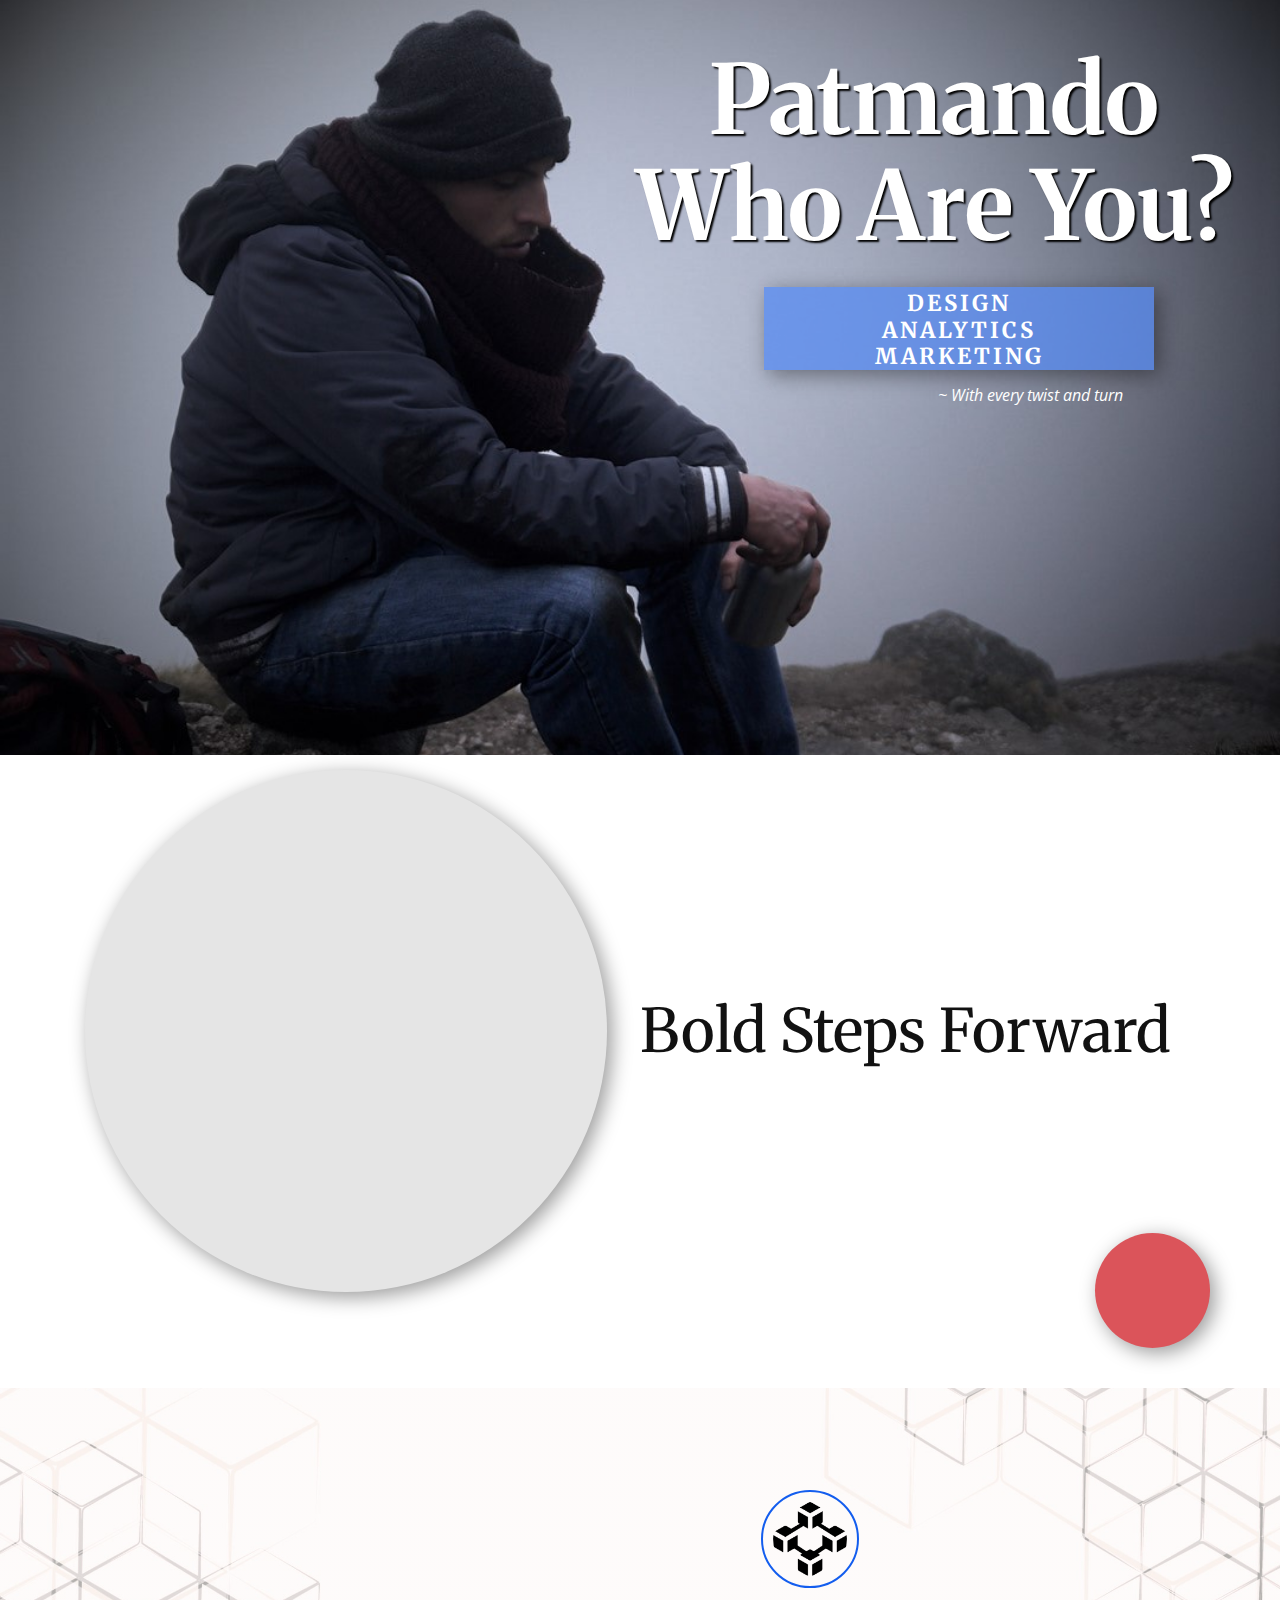
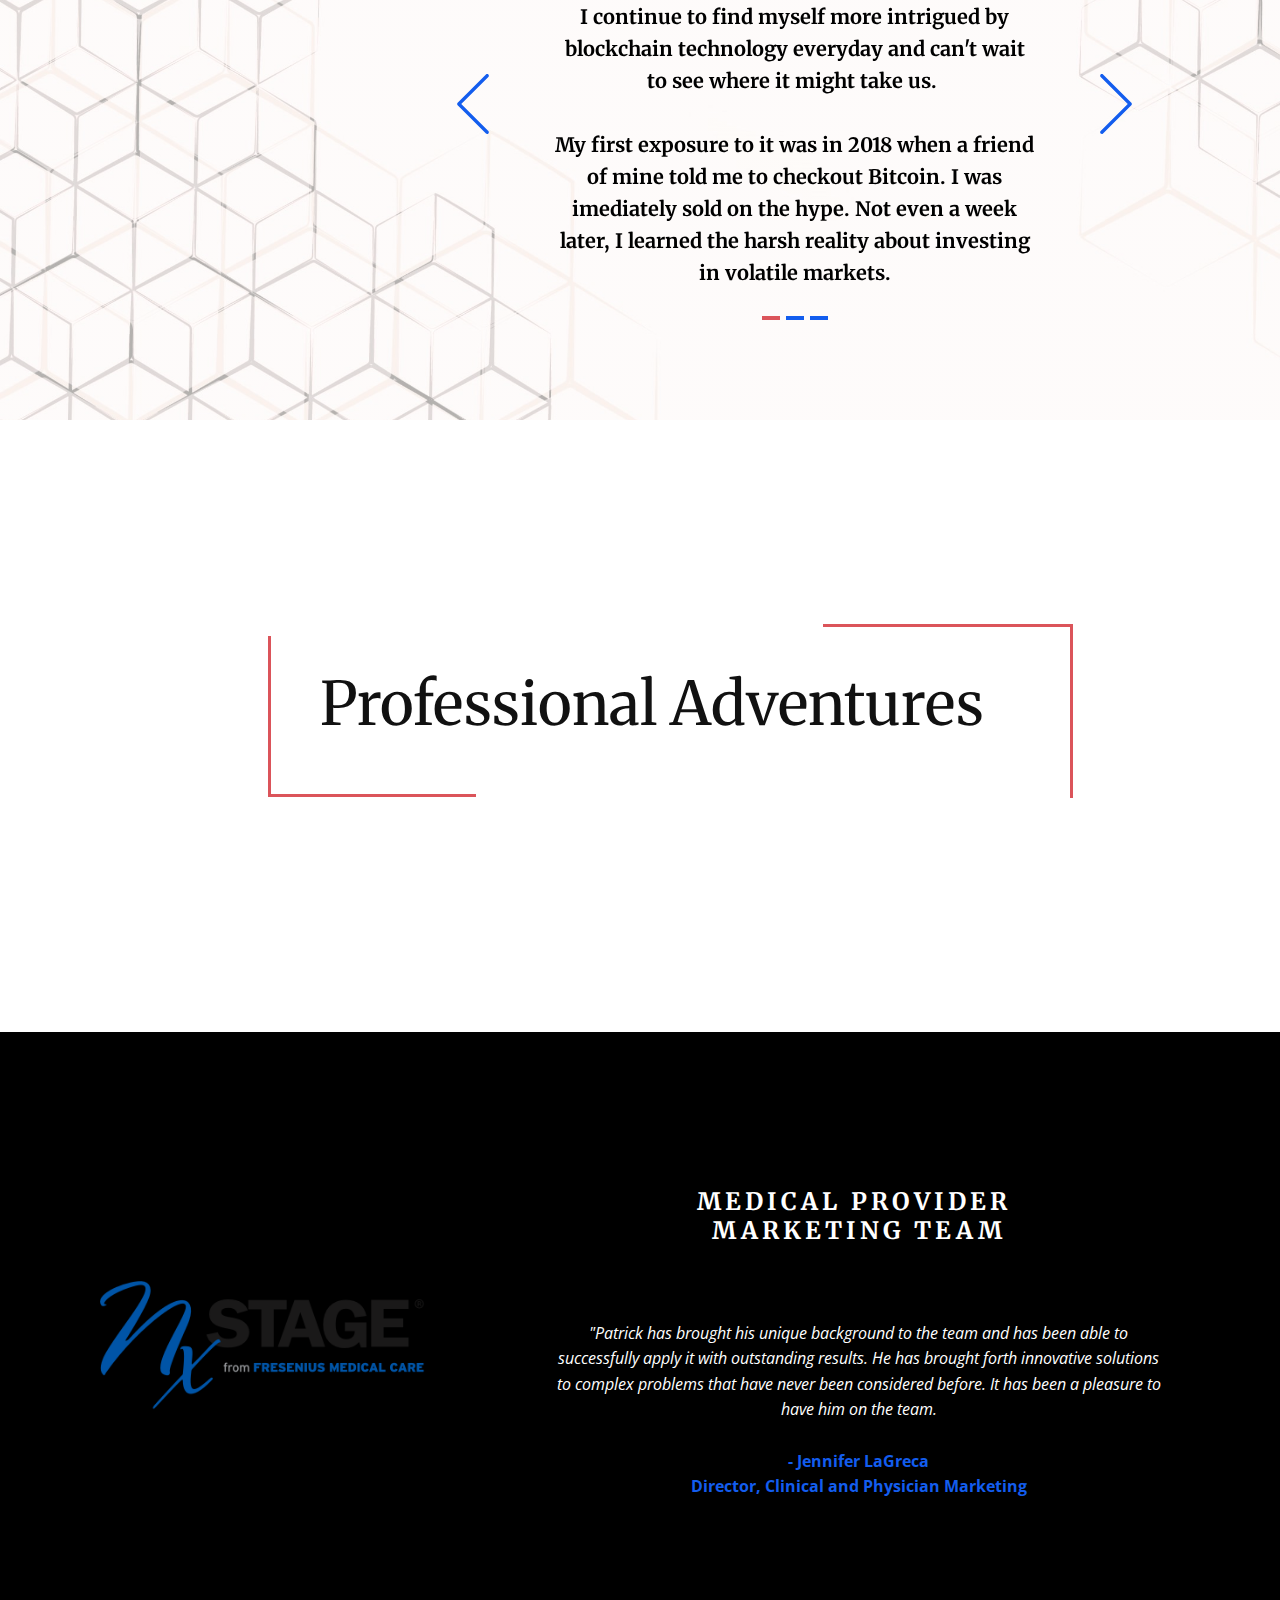
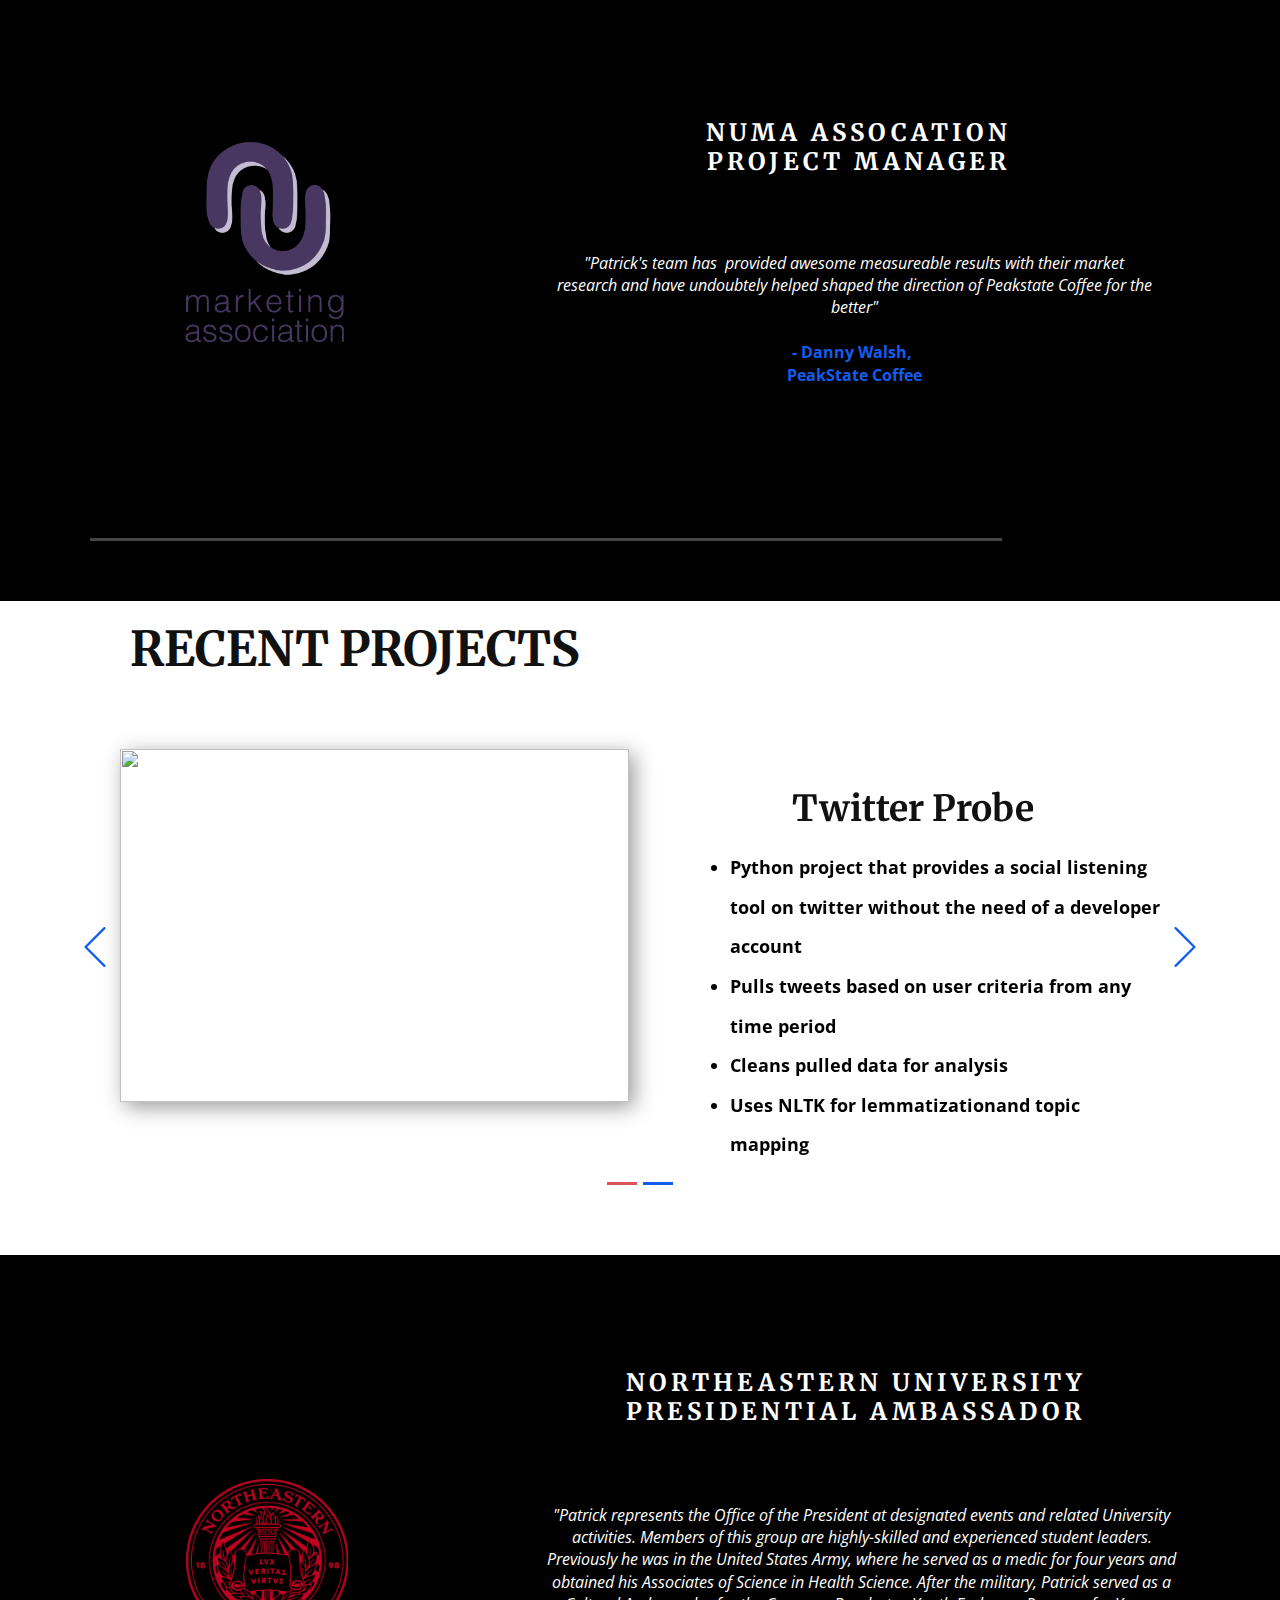
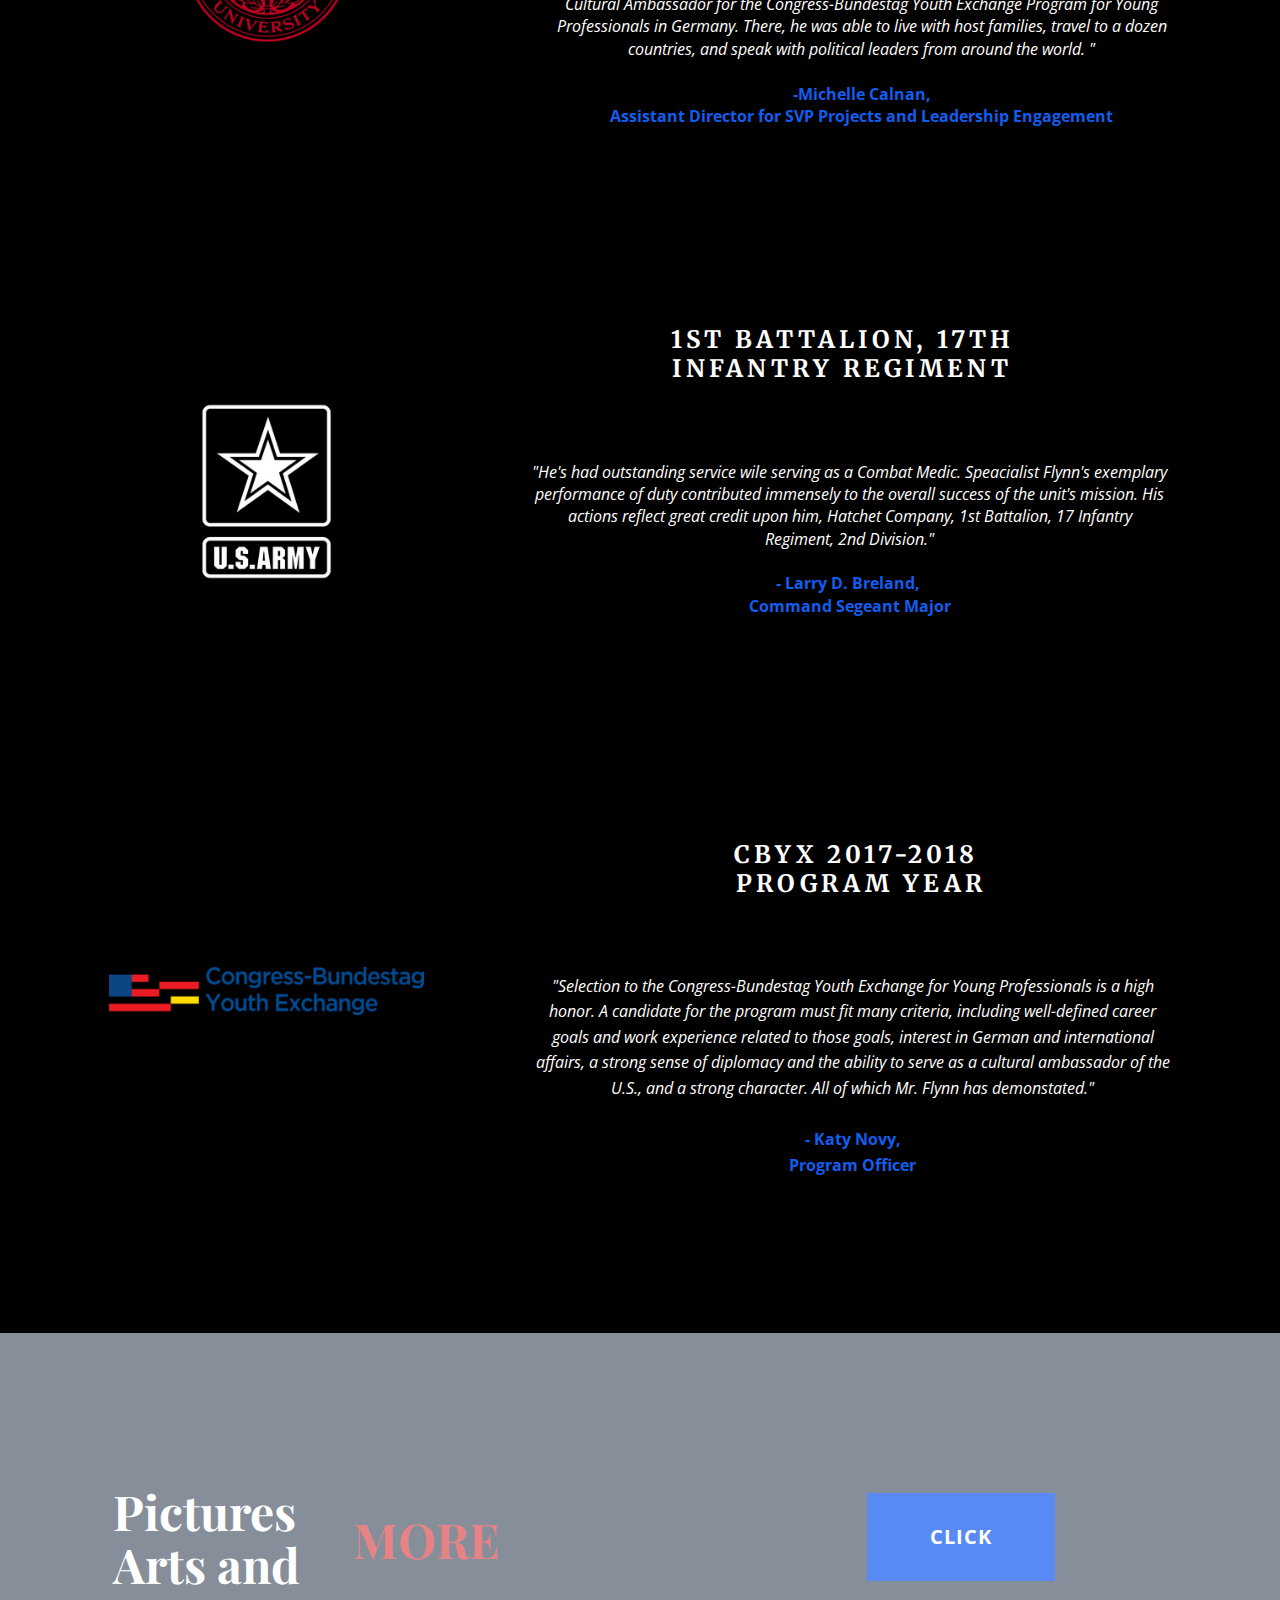
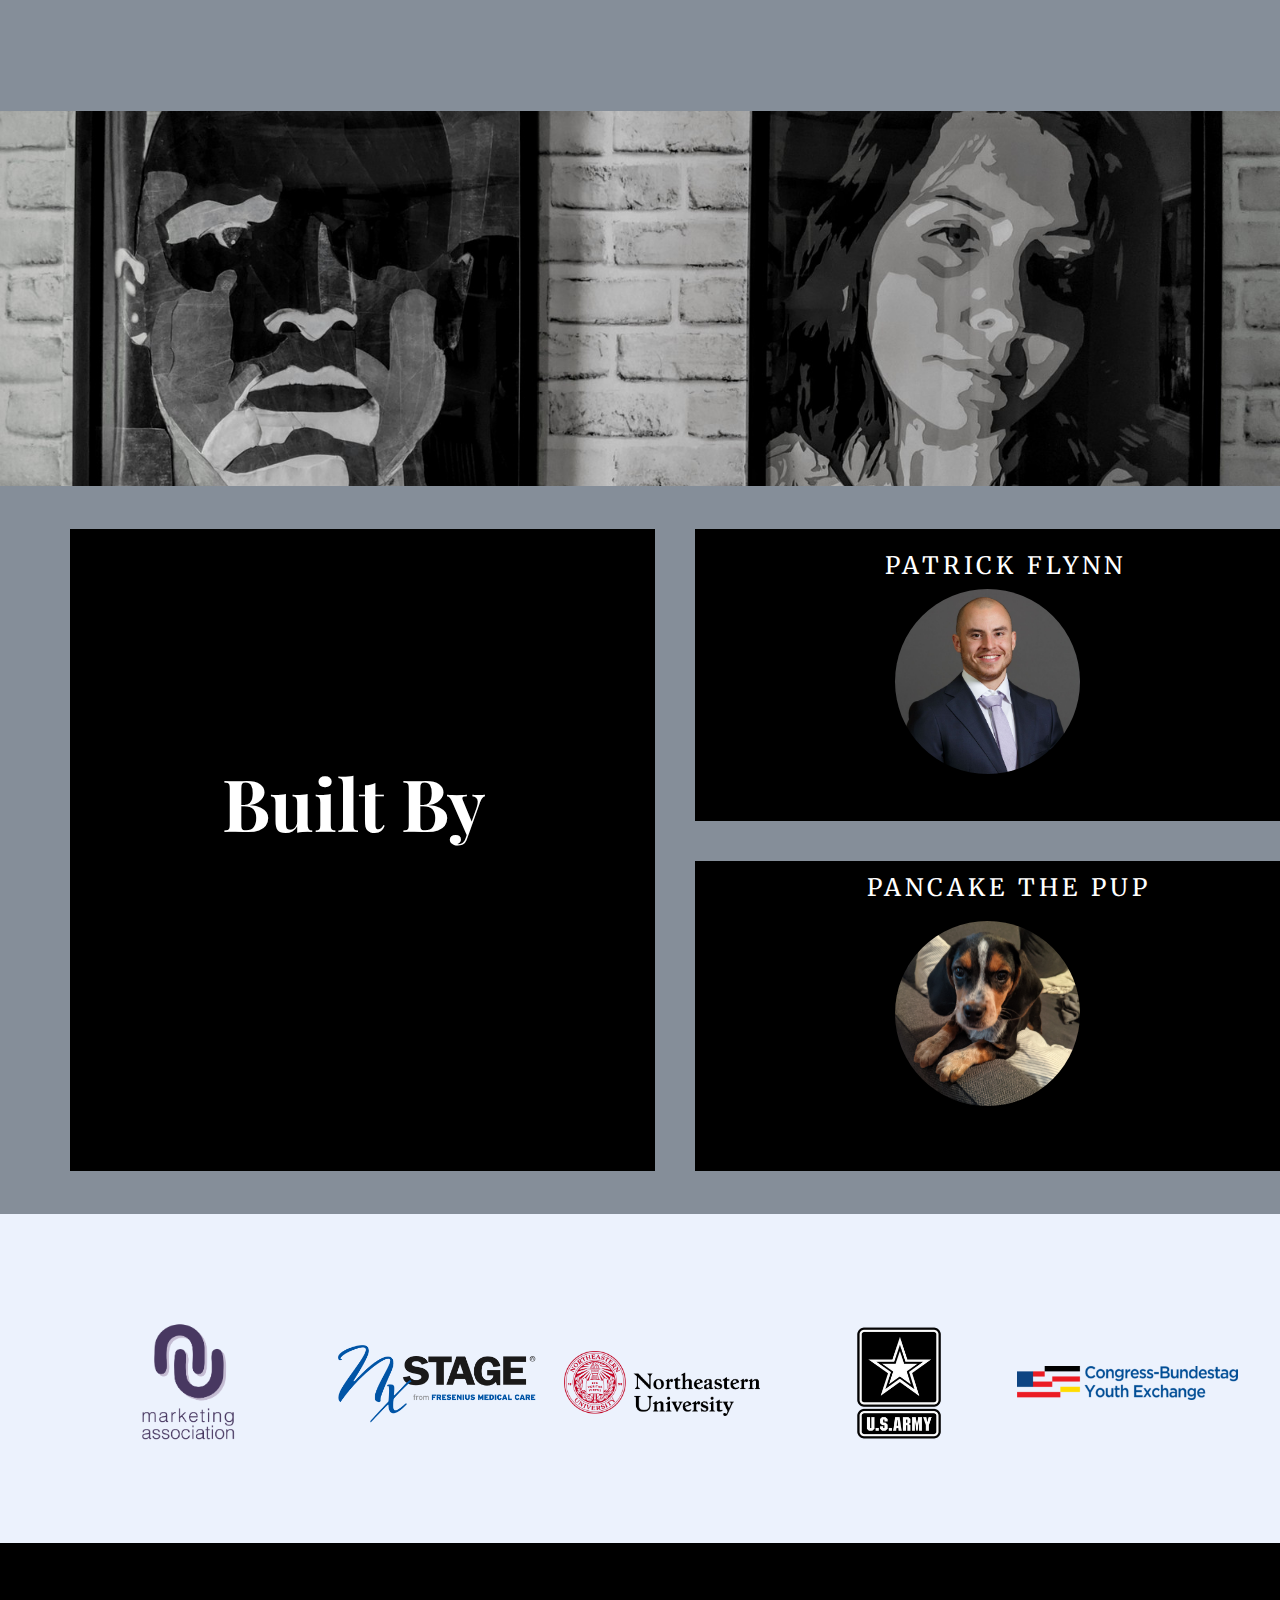
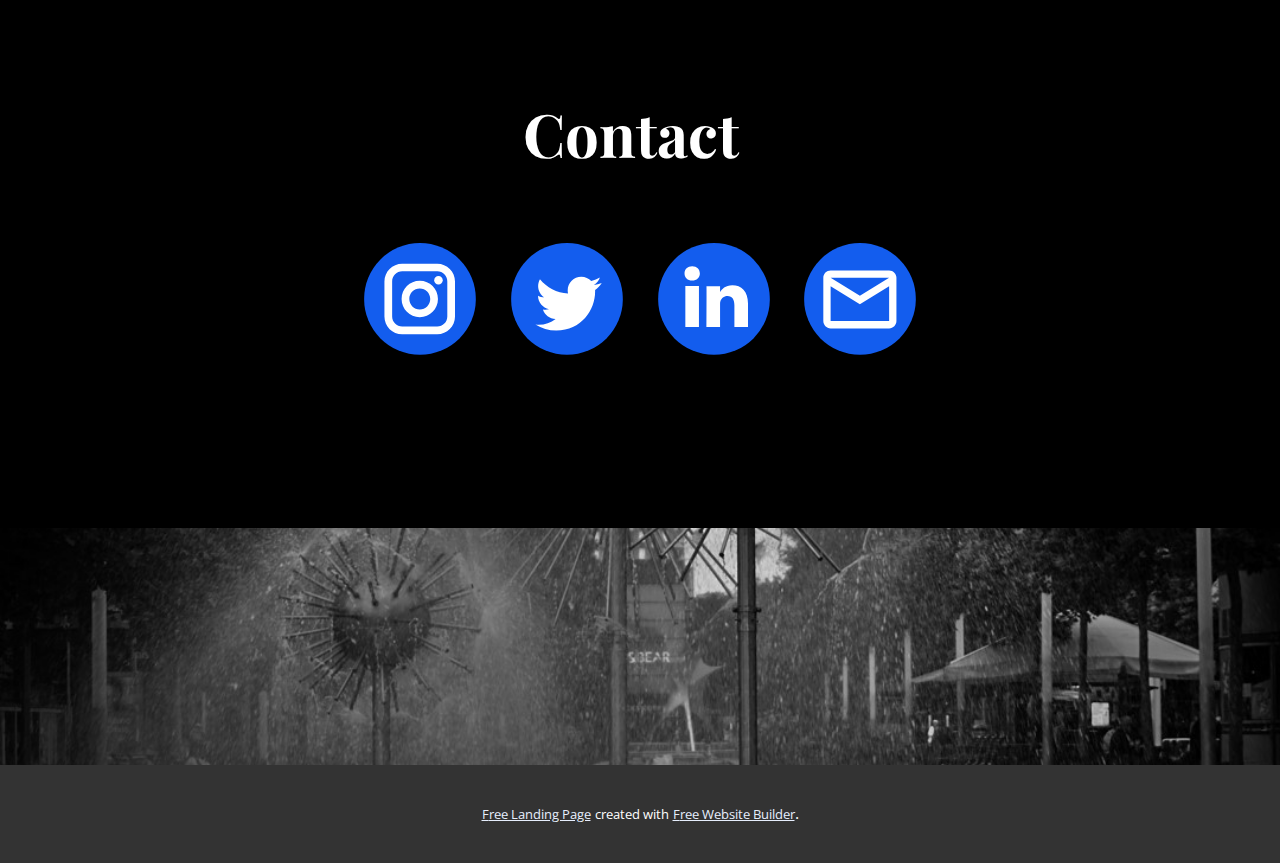
==== commit 70a22d68: "Add files via upload" ====
--- a/Home.html
+++ b/Home.html
@@ -41,27 +41,28 @@
   <body class="u-body">
     <section class="u-align-center u-clearfix u-image u-section-1" id="carousel_c2cf" data-image-width="1080" data-image-height="952">
       <div class="u-clearfix u-sheet u-sheet-1">
-        <h2 class="u-custom-font u-font-merriweather u-text u-text-white u-text-1">Patmando,<br>Who Are You?
+        <h2 class="u-custom-font u-font-merriweather u-text u-text-white u-text-1">Patmando<br>Who Are You?
         </h2>
-        <div class="u-container-style u-group u-opacity u-opacity-75 u-palette-1-light-1 u-group-1">
-          <div class="u-container-layout u-container-layout-1">
-            <h4 class="u-text u-text-2">data-Design-marketing&nbsp;</h4>
+        <div class="u-align-center u-container-style u-group u-opacity u-opacity-75 u-palette-1-light-1 u-group-1">
+          <div class="u-container-layout u-valign-middle-sm u-container-layout-1">
+            <h4 class="u-text u-text-2">design<br>analytics<br>marketinG
+            </h4>
           </div>
         </div>
         <p class="u-text u-text-body-alt-color u-text-3">~ With every twist and turn</p>
       </div>
     </section>
     <section class="u-clearfix u-white u-section-2" id="carousel_9566">
-      <div class="u-clearfix u-sheet u-sheet-1">
+      <div class="u-clearfix u-sheet u-valign-middle-xs u-sheet-1">
         <div class="u-grey-10 u-shape u-shape-circle u-shape-1"></div>
-        <h2 class="u-custom-font u-font-merriweather u-text u-text-1">Bold Steps Forward<br>
+        <h2 class="u-align-center-md u-align-center-sm u-align-center-xs u-custom-font u-font-merriweather u-text u-text-1">Bold Steps Forward<br>
         </h2>
         <div class="u-palette-2-base u-shape u-shape-circle u-shape-2"></div>
       </div>
     </section>
     <section class="u-align-center u-clearfix u-image u-shading u-section-3" data-image-width="2169" data-image-height="1157" id="sec-4723">
-      <div class="u-clearfix u-sheet u-sheet-1">
-        <div id="carousel-5989" data-interval="5000" data-u-ride="carousel" class="u-carousel u-carousel-left u-expanded-width-sm u-expanded-width-xs u-slider u-slider-1">
+      <div class="u-clearfix u-sheet u-valign-middle-lg u-valign-middle-md u-valign-middle-sm u-valign-middle-xl u-sheet-1">
+        <div id="carousel-5989" data-interval="5000" data-u-ride="carousel" class="u-carousel u-carousel-left u-expanded-width-xs u-slider u-slider-1">
           <ol class="u-absolute-hcenter u-carousel-indicators u-carousel-indicators-1">
             <li data-u-target="#carousel-5989" class="u-active u-active-palette-2-base u-palette-1-base" data-u-slide-to="0" style="width: 18px; height: 4px;"></li>
             <li data-u-target="#carousel-5989" class="u-active-palette-2-base u-palette-1-base" data-u-slide-to="1" style="width: 18px; height: 4px;"></li>
@@ -76,19 +77,19 @@
               </div>
             </div>
             <div class="u-align-center u-carousel-item u-container-style u-shape-rectangle u-slide u-carousel-item-2">
-              <div class="u-container-layout u-container-layout-2"><span class="u-border-1 u-border-grey-75 u-file-icon u-icon u-icon-circle u-spacing-8 u-white u-icon-2"><img src="images/noun_Volatilityindex_748496.png" alt=""></span>
+              <div class="u-container-layout u-valign-top-xs u-container-layout-2"><span class="u-border-1 u-border-palette-1-base u-file-icon u-icon u-icon-circle u-spacing-8 u-white u-icon-2"><img src="images/noun_Volatilityindex_748496.png" alt=""></span>
                 <p class="u-custom-font u-font-merriweather u-large-text u-text u-text-black u-text-variant u-text-2">&nbsp;The volatility, however, only temporarily disuaded me. Since then, I have continued to learn more about this exciting space. The macroecomics and its driving forces, the underlying technology, and the different ways it has already been applied.&nbsp;<br>
                   <br>&nbsp; I feel more confident than ever that it will continue to disrupt industries in new inventive ways.
                 </p>
               </div>
             </div>
             <div class="u-align-center u-carousel-item u-container-style u-shape-rectangle u-slide u-carousel-item-3">
-              <div class="u-container-layout u-container-layout-3"><span class="u-border-1 u-border-palette-1-base u-file-icon u-icon u-icon-circle u-spacing-10 u-text-palette-1-base u-icon-3"><img src="images/noun_career_2471087.png" alt=""></span>
+              <div class="u-container-layout u-valign-top-xs u-container-layout-3"><span class="u-border-1 u-border-palette-1-base u-file-icon u-icon u-icon-circle u-spacing-10 u-text-palette-1-base u-icon-3"><img src="images/noun_career_2471087.png" alt=""></span>
                 <p class="u-large-text u-text u-text-black u-text-variant u-text-3">&nbsp;&nbsp;Professionally, I still wish to be involved in marketing, its research, and data science but now with a focus on ​blockchain and cryptocurrencies. So I will continue to look for ways to be more involved in the space at a professional level.</p>
               </div>
             </div>
           </div>
-          <a class="u-absolute-vcenter u-carousel-control u-carousel-control-prev u-hidden-xs u-spacing-15 u-text-hover-palette-2-base u-text-palette-1-base u-carousel-control-1" href="#carousel-5989" role="button" data-u-slide="prev">
+          <a class="u-absolute-vcenter-lg u-absolute-vcenter-md u-absolute-vcenter-sm u-absolute-vcenter-xl u-carousel-control u-carousel-control-prev u-icon-rectangle u-text-hover-palette-2-base u-text-palette-1-base u-carousel-control-1" href="#carousel-5989" role="button" data-u-slide="prev">
             <span aria-hidden="true">
               <svg viewBox="0 0 477.175 477.175"><path d="M145.188,238.575l215.5-215.5c5.3-5.3,5.3-13.8,0-19.1s-13.8-5.3-19.1,0l-225.1,225.1c-5.3,5.3-5.3,13.8,0,19.1l225.1,225
 		c2.6,2.6,6.1,4,9.5,4s6.9-1.3,9.5-4c5.3-5.3,5.3-13.8,0-19.1L145.188,238.575z"></path></svg>
@@ -98,7 +99,7 @@
 		c2.6,2.6,6.1,4,9.5,4s6.9-1.3,9.5-4c5.3-5.3,5.3-13.8,0-19.1L145.188,238.575z"></path></svg>
             </span>
           </a>
-          <a class="u-absolute-vcenter u-carousel-control u-carousel-control-next u-hidden-xs u-spacing-15 u-text-hover-palette-2-base u-text-palette-1-base u-carousel-control-2" href="#carousel-5989" role="button" data-u-slide="next">
+          <a class="u-absolute-vcenter-lg u-absolute-vcenter-md u-absolute-vcenter-sm u-absolute-vcenter-xl u-carousel-control u-carousel-control-next u-icon-rectangle u-text-hover-palette-2-base u-text-palette-1-base u-carousel-control-2" href="#carousel-5989" role="button" data-u-slide="next">
             <span aria-hidden="true">
               <svg viewBox="0 0 477.175 477.175"><path d="M360.731,229.075l-225.1-225.1c-5.3-5.3-13.8-5.3-19.1,0s-5.3,13.8,0,19.1l215.5,215.5l-215.5,215.5
 		c-5.3,5.3-5.3,13.8,0,19.1c2.6,2.6,6.1,4,9.5,4c3.4,0,6.9-1.3,9.5-4l225.1-225.1C365.931,242.875,365.931,234.275,360.731,229.075z"></path></svg>
@@ -130,7 +131,7 @@
                     <div class="u-layout-row">
                       <div class="u-container-style u-layout-cell u-size-22 u-layout-cell-1">
                         <div class="u-container-layout u-container-layout-1">
-                          <img class="u-expanded-width-lg u-expanded-width-md u-expanded-width-sm u-expanded-width-xl u-image u-image-contain u-image-1" src="images/nxstage-fmc-logo.png" data-image-width="372" data-image-height="148">
+                          <img class="u-expanded-width-lg u-expanded-width-md u-expanded-width-xl u-image u-image-contain u-image-1" src="images/nxstage-fmc-logo.png" data-image-width="372" data-image-height="148">
                         </div>
                       </div>
                       <div class="u-align-center u-container-style u-layout-cell u-size-38 u-layout-cell-2">
@@ -149,12 +150,12 @@
                   <div class="u-size-30">
                     <div class="u-layout-row">
                       <div class="u-align-left u-container-style u-layout-cell u-shape-rectangle u-size-22 u-layout-cell-3">
-                        <div class="u-container-layout u-container-layout-3">
+                        <div class="u-container-layout u-valign-bottom-xs u-container-layout-3">
                           <img src="images/NUMA-Socials-Logo.png" alt="" class="u-image u-image-contain u-image-default u-preserve-proportions u-image-2" data-image-width="1108" data-image-height="1364">
                         </div>
                       </div>
                       <div class="u-align-center u-container-style u-layout-cell u-size-38 u-layout-cell-4">
-                        <div class="u-container-layout u-container-layout-4">
+                        <div class="u-container-layout u-valign-top-sm u-valign-top-xs u-container-layout-4">
                           <h5 class="u-text u-text-3">NUMA Assocation<br>Project Manager
                           </h5>
                           <p class="u-text u-text-4">
@@ -177,20 +178,20 @@
       </div>
     </section>
     <section class="u-clearfix u-section-6" id="sec-9f8a">
-      <div class="u-clearfix u-sheet u-valign-bottom-sm u-sheet-1">
-        <h3 class="u-text u-text-1">RECENT PROJECTS<span style="font-weight: 700;"></span>
+      <div class="u-clearfix u-sheet u-sheet-1">
+        <h3 class="u-align-center-md u-align-center-sm u-align-center-xs u-text u-text-1">RECENT PROJECTS<span style="font-weight: 700;"></span>
         </h3>
-        <div id="carousel-475a" data-interval="5000" data-u-ride="carousel" class="u-carousel u-slider u-slider-1">
+        <div id="carousel-475a" data-interval="5000" data-u-ride="carousel" class="u-carousel u-expanded-width-md u-expanded-width-sm u-expanded-width-xs u-slider u-slider-1">
           <ol class="u-absolute-hcenter u-carousel-indicators u-carousel-indicators-1">
-            <li data-u-target="#carousel-475a" class="u-active u-grey-30" data-u-slide-to="0"></li>
-            <li data-u-target="#carousel-475a" class="u-grey-30" data-u-slide-to="1"></li>
+            <li data-u-target="#carousel-475a" class="u-active u-active-palette-2-base u-palette-1-base" data-u-slide-to="0"></li>
+            <li data-u-target="#carousel-475a" class="u-active-palette-2-base u-palette-1-base" data-u-slide-to="1"></li>
           </ol>
           <div class="u-carousel-inner" role="listbox">
             <div class="u-active u-carousel-item u-container-style u-slide">
-              <div class="u-container-layout u-valign-top-xs u-container-layout-1">
-                <img src="images/Rgif.gif" alt="" class="u-expanded-width-xs u-image u-image-default u-image-1" data-image-width="1555" data-image-height="854">
+              <div class="u-container-layout u-valign-bottom-xs u-container-layout-1">
+                <img src="images/Rgif.gif" alt="" class="u-image u-image-default u-image-1" data-image-width="1555" data-image-height="854">
                 <h2 class="u-text u-text-2">Twitter Probe</h2>
-                <ul class="u-align-left u-text u-text-3">
+                <ul class="u-align-left u-text u-text-black u-text-3">
                   <li>
                     <span style="font-weight: 700;">Python project that provides a social listening tool on twitter without the need of a developer account</span>
                   </li>
@@ -207,10 +208,10 @@
               </div>
             </div>
             <div class="u-carousel-item u-container-style u-slide">
-              <div class="u-container-layout u-valign-bottom-xs u-container-layout-2">
-                <img src="images/Tabg.gif" alt="" class="u-image u-image-contain u-image-default u-image-2" data-image-width="1499" data-image-height="870">
-                <h2 class="u-text u-text-4">Tableau Email Dashboad</h2>
-                <ul class="u-align-left u-text u-text-5">
+              <div class="u-container-layout u-container-layout-2">
+                <img src="images/Tabg.gif" alt="" class="u-expanded-width-xs u-image u-image-contain u-image-default u-image-2" data-image-width="1499" data-image-height="870">
+                <h2 class="u-align-center-md u-align-center-sm u-align-center-xs u-text u-text-4">Tableau Email Dashboad</h2>
+                <ul class="u-align-left u-text u-text-black u-text-5">
                   <li>
                     <span style="font-weight: 700;">Developed from the ground up to improve email marketing metrics and quarterly reports.</span>
                   </li>
@@ -224,14 +225,14 @@
               </div>
             </div>
           </div>
-          <a class="u-absolute-vcenter-lg u-absolute-vcenter-md u-absolute-vcenter-sm u-absolute-vcenter-xl u-carousel-control u-carousel-control-prev u-spacing-5 u-text-grey-30 u-carousel-control-1" href="#carousel-475a" role="button" data-u-slide="prev">
+          <a class="u-absolute-vcenter-lg u-absolute-vcenter-md u-absolute-vcenter-sm u-absolute-vcenter-xl u-carousel-control u-carousel-control-prev u-spacing-5 u-text-hover-palette-2-base u-text-palette-1-base u-carousel-control-1" href="#carousel-475a" role="button" data-u-slide="prev">
             <span aria-hidden="true">
               <svg viewBox="0 0 477.175 477.175"><path d="M145.188,238.575l215.5-215.5c5.3-5.3,5.3-13.8,0-19.1s-13.8-5.3-19.1,0l-225.1,225.1c-5.3,5.3-5.3,13.8,0,19.1l225.1,225
                     c2.6,2.6,6.1,4,9.5,4s6.9-1.3,9.5-4c5.3-5.3,5.3-13.8,0-19.1L145.188,238.575z"></path></svg>
             </span>
             <span class="sr-only">Previous</span>
           </a>
-          <a class="u-absolute-vcenter-lg u-absolute-vcenter-md u-absolute-vcenter-sm u-absolute-vcenter-xl u-carousel-control u-carousel-control-next u-spacing-5 u-text-grey-30 u-carousel-control-2" href="#carousel-475a" role="button" data-u-slide="next">
+          <a class="u-absolute-vcenter-lg u-absolute-vcenter-md u-absolute-vcenter-sm u-absolute-vcenter-xl u-carousel-control u-carousel-control-next u-spacing-5 u-text-hover-palette-2-base u-text-palette-1-base u-carousel-control-2" href="#carousel-475a" role="button" data-u-slide="next">
             <span aria-hidden="true">
               <svg viewBox="0 0 477.175 477.175"><path d="M360.731,229.075l-225.1-225.1c-5.3-5.3-13.8-5.3-19.1,0s-5.3,13.8,0,19.1l215.5,215.5l-215.5,215.5
                     c-5.3,5.3-5.3,13.8,0,19.1c2.6,2.6,6.1,4,9.5,4c3.4,0,6.9-1.3,9.5-4l225.1-225.1C365.931,242.875,365.931,234.275,360.731,229.075z"></path></svg>
@@ -251,7 +252,7 @@
                   <div class="u-size-20">
                     <div class="u-layout-row">
                       <div class="u-container-style u-layout-cell u-size-22 u-layout-cell-1">
-                        <div class="u-container-layout u-container-layout-1">
+                        <div class="u-container-layout u-valign-bottom-xs u-container-layout-1">
                           <img class="u-image u-image-1" src="images/ClipartKey_311614.png" data-image-width="1228" data-image-height="402">
                         </div>
                       </div>
@@ -321,14 +322,15 @@
         <div class="u-layout">
           <div class="u-layout-row">
             <div class="u-container-style u-layout-cell u-left-cell u-size-30 u-layout-cell-1">
-              <div class="u-container-layout u-container-layout-1">
-                <h2 class="u-custom-font u-font-playfair-display u-text u-text-default-lg u-text-default-md u-text-default-sm u-text-default-xl u-text-1">Pictures, Arts, and More</h2>
-              </div>
-            </div>
-            <div class="u-align-center u-container-style u-layout-cell u-right-cell u-size-30 u-layout-cell-2">
-              <div class="u-container-layout u-container-layout-2">
-                <p class="u-text u-text-2">The ways to express yourself is endless See how I have</p>
-                <a href="https://nicepage.com/k/infographic-html-templates" class="u-btn u-button-style u-hover-palette-2-light-1 u-palette-1-light-1 u-btn-1">view more<br>
+              <div class="u-container-layout u-valign-top-md u-valign-top-sm u-container-layout-1">
+                <h2 class="u-custom-font u-font-playfair-display u-text u-text-1">Pictures&nbsp;<br>Arts and&nbsp;<br>
+                </h2>
+                <h2 class="u-custom-font u-font-playfair-display u-text u-text-palette-2-light-1 u-text-2">MORE</h2>
+              </div>
+            </div>
+            <div class="u-align-left u-container-style u-layout-cell u-right-cell u-size-30 u-layout-cell-2">
+              <div class="u-container-layout u-valign-middle-md u-valign-middle-sm u-valign-middle-xl u-container-layout-2">
+                <a href="https://nicepage.com/k/infographic-html-templates" class="u-btn u-button-style u-hover-palette-2-light-1 u-palette-1-light-1 u-btn-1">CLICK<br>
                 </a>
               </div>
             </div>
@@ -356,7 +358,7 @@
             <div class="u-size-30 u-size-60-md">
               <div class="u-layout-col">
                 <div class="u-black u-container-style u-layout-cell u-size-60 u-layout-cell-1">
-                  <div class="u-container-layout u-valign-top-md u-valign-top-sm u-container-layout-1">
+                  <div class="u-container-layout u-container-layout-1">
                     <h2 class="u-custom-font u-font-playfair-display u-text u-text-1">Built By</h2>
                   </div>
                 </div>
@@ -367,7 +369,7 @@
                 <div class="u-size-30">
                   <div class="u-layout-row">
                     <div class="u-align-left-sm u-align-left-xs u-black u-container-style u-layout-cell u-size-60 u-layout-cell-2">
-                      <div class="u-container-layout u-container-layout-2">
+                      <div class="u-container-layout u-valign-top-md u-container-layout-2">
                         <h5 class="u-text u-text-2">Patrick flynn</h5>
                         <div alt="" class="u-align-center u-image u-image-circle u-image-1" data-image-width="1067" data-image-height="1600"></div>
                       </div>
@@ -377,7 +379,7 @@
                 <div class="u-size-30">
                   <div class="u-layout-row">
                     <div class="u-black u-container-style u-layout-cell u-size-60 u-layout-cell-3">
-                      <div class="u-container-layout u-container-layout-3">
+                      <div class="u-container-layout u-valign-bottom-md u-valign-top-sm u-valign-top-xs u-container-layout-3">
                         <h5 class="u-text u-text-3">Pancake the pup</h5>
                         <div alt="" class="u-align-center u-image u-image-circle u-image-2" data-image-width="1200" data-image-height="1600"></div>
                       </div>
@@ -390,7 +392,7 @@
         </div>
       </div>
     </section>
-    <section class="u-clearfix u-custom-color-2 u-section-10" id="carousel_351b">
+    <section class="u-clearfix u-custom-color-2 u-hidden-sm u-hidden-xs u-section-10" id="carousel_351b">
       <div class="u-clearfix u-sheet u-sheet-1">
         <div class="u-clearfix u-layout-wrap u-layout-wrap-1">
           <div class="u-layout">
@@ -431,10 +433,10 @@
           <div class="u-layout-row">
             <div class="u-size-60">
               <div class="u-layout-col">
-                <div class="u-align-left u-container-style u-layout-cell u-left-cell u-size-60 u-layout-cell-1">
+                <div class="u-align-center-sm u-align-center-xs u-align-left-lg u-align-left-md u-align-left-xl u-container-style u-layout-cell u-left-cell u-size-60 u-layout-cell-1">
                   <div class="u-container-layout u-container-layout-1">
                     <h2 class="u-custom-font u-font-playfair-display u-text u-text-1">Contact</h2>
-                    <div class="u-social-icons u-spacing-68 u-social-icons-1">
+                    <div class="u-social-icons u-spacing-33 u-social-icons-1">
                       <a class="u-social-url" target="_blank" title="Instagram" href="https://www.instagram.com/patrickcharlesflynn/"><span class="u-icon u-icon-circle u-social-icon u-social-instagram u-text-palette-1-base u-icon-1"><svg class="u-svg-link" preserveAspectRatio="xMidYMin slice" viewBox="0 0 112 112" style=""><use xmlns:xlink="http://www.w3.org/1999/xlink" xlink:href="#svg-d0f6"></use></svg><svg class="u-svg-content" viewBox="0 0 112 112" x="0" y="0" id="svg-d0f6" style=""><circle fill="currentColor" cx="56.1" cy="56.1" r="55"></circle><path fill="#FFFFFF" d="M55.9,38.2c-9.9,0-17.9,8-17.9,17.9C38,66,46,74,55.9,74c9.9,0,17.9-8,17.9-17.9C73.8,46.2,65.8,38.2,55.9,38.2
             z M55.9,66.4c-5.7,0-10.3-4.6-10.3-10.3c-0.1-5.7,4.6-10.3,10.3-10.3c5.7,0,10.3,4.6,10.3,10.3C66.2,61.8,61.6,66.4,55.9,66.4z"></path><path fill="#FFFFFF" d="M74.3,33.5c-2.3,0-4.2,1.9-4.2,4.2s1.9,4.2,4.2,4.2s4.2-1.9,4.2-4.2S76.6,33.5,74.3,33.5z"></path><path fill="#FFFFFF" d="M73.1,21.3H38.6c-9.7,0-17.5,7.9-17.5,17.5v34.5c0,9.7,7.9,17.6,17.5,17.6h34.5c9.7,0,17.5-7.9,17.5-17.5V38.8
             C90.6,29.1,82.7,21.3,73.1,21.3z M83,73.3c0,5.5-4.5,9.9-9.9,9.9H38.6c-5.5,0-9.9-4.5-9.9-9.9V38.8c0-5.5,4.5-9.9,9.9-9.9h34.5
--- a/Home.css
+++ b/Home.css
@@ -9,16 +9,17 @@
 
 .u-section-1 .u-text-1 {
   font-size: 6rem;
-  text-shadow: 2px 2px 8px rgba(0,0,0,1);
+  text-shadow: 2px 2px 2px rgba(0,0,0,1);
   font-weight: 700;
   margin: 48px -45px 0 543px;
 }
 
 .u-section-1 .u-group-1 {
-  width: 461px;
-  min-height: 44px;
+  width: 390px;
+  min-height: 83px;
   height: auto;
-  margin: 76px 22px 0 auto;
+  box-shadow: 5px 5px 20px 0 rgba(0,0,0,0.4);
+  margin: 28px 56px 0 auto;
 }
 
 .u-section-1 .u-container-layout-1 {
@@ -28,16 +29,16 @@
 
 .u-section-1 .u-text-2 {
   text-transform: uppercase;
-  letter-spacing: 4px;
-  font-size: 1.5rem;
+  letter-spacing: 3px;
+  font-size: 1.375rem;
   font-weight: 700;
-  margin: 0 -63px 0 9px;
+  margin: 3px 24px 0;
 }
 
 .u-section-1 .u-text-3 {
   font-style: italic;
   font-size: 1rem;
-  margin: 6px -80px 60px 649px;
+  margin: 13px -106px 60px 675px;
 }
 
 @media (max-width: 1199px) {
@@ -54,7 +55,7 @@
   }
 
   .u-section-1 .u-text-3 {
-    margin-left: 549px;
+    margin-left: 575px;
   }
 }
 
@@ -64,25 +65,52 @@
   }
 
   .u-section-1 .u-text-1 {
+    font-size: 3.75rem;
     margin-left: 333px;
   }
 
+  .u-section-1 .u-group-1 {
+    width: 264px;
+    margin-top: 13px;
+    margin-right: 39px;
+  }
+
   .u-section-1 .u-text-3 {
-    margin-left: 439px;
+    font-size: 0.875rem;
+    width: auto;
+    margin-right: 0;
+    margin-left: 490px;
   }
 }
 
 @media (max-width: 767px) {
   .u-section-1 .u-sheet-1 {
-    min-height: 358px;
+    min-height: 437px;
   }
 
   .u-section-1 .u-text-1 {
+    font-size: 3rem;
     margin-left: 243px;
   }
 
+  .u-section-1 .u-group-1 {
+    width: 203px;
+    min-height: 85px;
+    margin-top: 11px;
+    margin-right: 24px;
+  }
+
+  .u-section-1 .u-text-2 {
+    font-size: 1.125rem;
+    width: auto;
+    margin-top: 0;
+    margin-left: 14px;
+    margin-right: 14px;
+  }
+
   .u-section-1 .u-text-3 {
-    margin-left: 349px;
+    margin-top: 14px;
+    margin-left: 364px;
   }
 }
 
@@ -100,40 +128,38 @@
   }
 
   .u-section-1 .u-group-1 {
-    min-height: 32px;
-    width: 195px;
-    margin-top: 42px;
-    margin-right: -25px;
-    margin-left: 170px;
+    min-height: 53px;
+    width: 171px;
+    margin-top: 20px;
+    margin-right: -14px;
   }
 
   .u-section-1 .u-text-2 {
     letter-spacing: 1px;
     font-size: 0.75rem;
-    width: auto;
-    margin-top: 9px;
+    margin-top: 6px;
     margin-left: -1px;
     margin-right: -1px;
   }
 
   .u-section-1 .u-text-3 {
-    width: auto;
     font-size: 0.75rem;
-    margin-top: -73px;
-    margin-right: -25px;
-    margin-left: 194px;
+    margin-top: 27px;
+    margin-right: -50px;
+    margin-left: 219px;
   }
 }.u-section-2 {
   background-image: none;
 }
 
 .u-section-2 .u-sheet-1 {
-  min-height: 607px;
+  min-height: 633px;
 }
 
 .u-section-2 .u-shape-1 {
   width: 522px;
   height: 522px;
+  box-shadow: 5px 5px 20px 0 rgba(0,0,0,0.4);
   margin: 15px auto 0 15px;
 }
 
@@ -145,58 +171,107 @@
 .u-section-2 .u-shape-2 {
   width: 115px;
   height: 115px;
-  margin: 131px 0 53px auto;
+  box-shadow: 5px 5px 20px 0 rgba(0,0,0,0.4);
+  margin: 169px 0 40px auto;
 }
 
 @media (max-width: 1199px) {
+  .u-section-2 .u-sheet-1 {
+    min-height: 639px;
+  }
+
+  .u-section-2 .u-shape-1 {
+    width: 409px;
+    height: 409px;
+    margin-top: 35px;
+  }
+
   .u-section-2 .u-text-1 {
-    margin-left: 0;
-    margin-right: 0;
+    font-size: 3rem;
+    width: auto;
+    margin-top: -250px;
+    margin-right: -16px;
+    margin-left: 455px;
+  }
+
+  .u-section-2 .u-shape-2 {
+    margin-top: 139px;
+    margin-right: 63px;
+    margin-bottom: 60px;
   }
 }
 
 @media (max-width: 991px) {
   .u-section-2 .u-sheet-1 {
-    min-height: 762px;
+    min-height: 704px;
   }
 
   .u-section-2 .u-shape-1 {
-    width: 476px;
-    height: 476px;
-    margin-left: 41px;
+    width: 398px;
+    height: 398px;
+    margin-top: 86px;
+  }
+
+  .u-section-2 .u-text-1 {
+    margin-top: -277px;
+    margin-right: 55px;
+    margin-left: 454px;
+  }
+
+  .u-section-2 .u-shape-2 {
+    margin-top: 121px;
+    margin-right: 0;
   }
 }
 
 @media (max-width: 767px) {
   .u-section-2 .u-sheet-1 {
-    min-height: 697px;
+    min-height: 479px;
   }
 
   .u-section-2 .u-shape-1 {
-    width: 431px;
-    height: 431px;
+    width: 255px;
+    height: 255px;
+    margin-left: 0;
+  }
+
+  .u-section-2 .u-text-1 {
+    margin-top: -220px;
+    margin-right: 15px;
+    margin-left: 284px;
+  }
+
+  .u-section-2 .u-shape-2 {
+    width: 77px;
+    height: 77px;
+    margin-top: 64px;
+    margin-right: 58px;
   }
 }
 
 @media (max-width: 575px) {
   .u-section-2 .u-sheet-1 {
-    min-height: 747px;
+    min-height: 350px;
   }
 
   .u-section-2 .u-shape-1 {
-    height: 311px;
-    width: 311px;
-    margin-left: 0;
+    width: 167px;
+    height: 167px;
+    margin-top: 60px;
   }
 
   .u-section-2 .u-text-1 {
-    font-size: 1.875rem;
-    margin-top: -112px;
+    font-size: 1.5rem;
+    margin-top: -122px;
+    margin-right: 31px;
+    margin-left: 205px;
   }
 
   .u-section-2 .u-shape-2 {
-    width: 100px;
-    height: 100px;
+    width: 64px;
+    height: 57px;
+    margin-top: 44px;
+    margin-right: 31px;
   }
 }.u-section-3 {
   background-image: linear-gradient(0deg, rgba(255,255,255,0.3), rgba(255,255,255,0.3)), url("images/squares3.jpg");
@@ -208,9 +283,10 @@
 }
 
 .u-section-3 .u-slider-1 {
-  min-height: 492px;
+  min-height: 493px;
   width: 703px;
-  margin: 13px 64px 60px auto;
+  height: auto;
+  margin: 60px 64px 60px auto;
 }
 
 .u-section-3 .u-carousel-indicators-1 {
@@ -235,6 +311,7 @@
 .u-section-3 .u-text-1 {
   font-size: 1.25rem;
   font-weight: 700;
+  font-style: normal;
   margin: 13px 31px 0;
 }
 
@@ -256,6 +333,7 @@
 .u-section-3 .u-text-2 {
   font-size: 1.25rem;
   font-weight: 700;
+  font-style: normal;
   margin: 16px 31px 0;
 }
 
@@ -276,8 +354,8 @@
 
 .u-section-3 .u-text-3 {
   font-size: 1.25rem;
-  font-style: italic;
   font-weight: 700;
+  font-style: normal;
   margin: 35px 60px 0 64px;
 }
 
@@ -290,8 +368,8 @@
   width: 60px;
   height: 60px;
   left: auto;
+  position: absolute;
   right: 0;
-  position: absolute;
 }
 
 @media (max-width: 1199px) {
@@ -299,25 +377,19 @@
     min-height: 521px;
   }
 
-  .u-section-3 .u-slider-1 {
-    height: auto;
-  }
-
   .u-section-3 .u-text-1 {
     margin-left: 0;
     margin-right: 0;
-    font-style: normal;
   }
 
   .u-section-3 .u-text-2 {
     margin-left: 0;
     margin-right: 0;
-    font-style: normal;
   }
 
   .u-section-3 .u-text-3 {
+    margin-right: 0;
     margin-left: 0;
-    margin-right: 0;
   }
 }
 
@@ -331,86 +403,117 @@
   }
 
   .u-section-3 .u-container-layout-1 {
-    padding-left: 70px;
-    padding-right: 70px;
+    padding-left: 30px;
+    padding-right: 30px;
   }
 
   .u-section-3 .u-container-layout-2 {
-    padding-left: 70px;
-    padding-right: 70px;
+    padding-left: 30px;
+    padding-right: 30px;
   }
 
   .u-section-3 .u-container-layout-3 {
-    padding-left: 70px;
-    padding-right: 70px;
+    padding-left: 30px;
+    padding-right: 30px;
   }
 }
 
 @media (max-width: 767px) {
   .u-section-3 .u-sheet-1 {
-    min-height: 598px;
+    min-height: 299px;
   }
 
   .u-section-3 .u-slider-1 {
+    width: 540px;
+    margin-right: 0;
+  }
+
+  .u-section-3 .u-container-layout-1 {
+    padding-left: 10px;
+    padding-right: 10px;
+  }
+
+  .u-section-3 .u-icon-1 {
+    margin-right: 163px;
+  }
+
+  .u-section-3 .u-container-layout-2 {
+    padding-left: 10px;
+    padding-right: 10px;
+  }
+
+  .u-section-3 .u-container-layout-3 {
+    padding-left: 10px;
+    padding-right: 10px;
+  }
+}
+
+@media (max-width: 575px) {
+  .u-section-3 .u-sheet-1 {
+    min-height: 625px;
+  }
+
+  .u-section-3 .u-slider-1 {
+    min-height: 548px;
+    margin-top: 0;
     margin-right: initial;
     margin-left: initial;
     width: auto;
   }
 
-  .u-section-3 .u-container-layout-1 {
-    padding-left: 60px;
-    padding-right: 60px;
+  .u-section-3 .u-carousel-indicators-1 {
+    bottom: 92px;
   }
 
   .u-section-3 .u-icon-1 {
-    margin-right: 163px;
+    margin-right: auto;
   }
 
   .u-section-3 .u-text-1 {
-    font-size: 1.125rem;
+    font-size: 1rem;
   }
 
   .u-section-3 .u-container-layout-2 {
-    padding-left: 60px;
-    padding-right: 60px;
+    padding-right: 35px;
+    padding-bottom: 20px;
+  }
+
+  .u-section-3 .u-icon-2 {
+    height: 92px;
+    width: 92px;
+    margin-top: 0;
+    margin-right: 85px;
   }
 
   .u-section-3 .u-text-2 {
-    font-size: 1.125rem;
-  }
-
-  .u-section-3 .u-container-layout-3 {
-    padding-left: 60px;
-    padding-right: 60px;
+    width: auto;
+    font-size: 1rem;
+    margin-top: 18px;
+    margin-left: 26px;
+  }
+
+  .u-section-3 .u-icon-3 {
+    margin-top: 0;
+    margin-right: 105px;
   }
 
   .u-section-3 .u-text-3 {
-    font-size: 1.125rem;
-  }
-}
-
-@media (max-width: 575px) {
-  .u-section-3 .u-sheet-1 {
-    min-height: 694px;
-  }
-
-  .u-section-3 .u-container-layout-1 {
-    padding-left: 30px;
-    padding-right: 30px;
-  }
-
-  .u-section-3 .u-icon-1 {
-    margin-right: 100px;
-  }
-
-  .u-section-3 .u-container-layout-2 {
-    padding-left: 30px;
-    padding-right: 30px;
-  }
-
-  .u-section-3 .u-container-layout-3 {
-    padding-left: 30px;
-    padding-right: 30px;
+    font-size: 1rem;
+    width: auto;
+    margin-top: 70px;
+    margin-right: 9px;
+  }
+
+  .u-section-3 .u-carousel-control-1 {
+    left: -50px;
+    position: absolute;
+    top: 228px;
+    right: auto;
+  }
+
+  .u-section-3 .u-carousel-control-2 {
+    top: 228px;
+    right: -50px;
   }
 }.u-section-4 {
   background-image: none;
@@ -433,45 +536,87 @@
 
 .u-section-4 .u-shape-2 {
   width: 250px;
-  height: 161px;
-  margin: -161px 137px 60px auto;
+  height: 174px;
+  margin: -173px 137px 60px auto;
 }
 
 @media (max-width: 1199px) {
   .u-section-4 .u-text-1 {
+    margin-right: 37px;
     margin-left: 150px;
+  }
+
+  .u-section-4 .u-shape-1 {
+    margin-top: 20px;
     margin-right: 37px;
-    width: 640px;
+    margin-left: 150px;
   }
 }
 
 @media (max-width: 991px) {
+  .u-section-4 .u-sheet-1 {
+    min-height: 625px;
+  }
+
   .u-section-4 .u-text-1 {
-    margin-top: 197px;
+    width: auto;
+    margin-top: 231px;
+    margin-right: 137px;
+    margin-left: 161px;
+  }
+
+  .u-section-4 .u-shape-1 {
+    margin-top: -146px;
+    margin-right: auto;
+    margin-left: 113px;
+  }
+
+  .u-section-4 .u-shape-2 {
+    margin-top: -167px;
+  }
+}
+
+@media (max-width: 767px) {
+  .u-section-4 .u-sheet-1 {
+    min-height: 677px;
+  }
+
+  .u-section-4 .u-text-1 {
+    margin-right: 47px;
+    margin-left: 71px;
+  }
+
+  .u-section-4 .u-shape-1 {
+    margin-top: -132px;
+    margin-left: 47px;
+  }
+
+  .u-section-4 .u-shape-2 {
+    margin-top: -182px;
+    margin-right: 71px;
+  }
+}
+
+@media (max-width: 575px) {
+  .u-section-4 .u-sheet-1 {
+    min-height: 437px;
+  }
+
+  .u-section-4 .u-text-1 {
+    font-size: 1.5rem;
+    margin-top: 191px;
+    margin-right: -13px;
+    margin-left: 13px;
+  }
+
+  .u-section-4 .u-shape-1 {
+    margin-top: -87px;
     margin-left: 0;
-    margin-right: 0;
-  }
-}
-
-@media (max-width: 767px) {
-  .u-section-4 .u-text-1 {
-    margin-top: 152px;
-    width: 540px;
-  }
-}
-
-@media (max-width: 575px) {
-  .u-section-4 .u-text-1 {
-    font-size: 1.875rem;
-    width: 340px;
-  }
-
-  .u-section-4 .u-shape-1 {
-    margin-left: 132px;
   }
 
   .u-section-4 .u-shape-2 {
-    margin-right: 90px;
+    margin-top: -174px;
+    margin-right: -13px;
   }
 }.u-section-5 {
   background-image: none;
@@ -518,7 +663,7 @@
 
 .u-section-5 .u-text-2 {
   font-style: italic;
-  margin: 75px 21px 0 12px;
+  margin: 75px 17px 0;
 }
 
 .u-section-5 .u-layout-cell-3 {
@@ -554,7 +699,7 @@
 
 .u-section-5 .u-text-4 {
   line-height: 1.4;
-  margin: 82px 19px 0;
+  margin: 75px 24px 0 15px;
 }
 
 .u-section-5 .u-line-1 {
@@ -650,7 +795,13 @@
 
 @media (max-width: 767px) {
   .u-section-5 .u-sheet-1 {
-    min-height: 1653px;
+    min-height: 2157px;
+  }
+
+  .u-section-5 .u-layout-wrap-1 {
+    margin-top: 0;
+    margin-right: initial;
+    margin-left: initial;
   }
 
   .u-section-5 .u-layout-cell-1 {
@@ -660,10 +811,19 @@
   .u-section-5 .u-container-layout-1 {
     padding-left: 10px;
     padding-right: 10px;
+    padding-bottom: 0;
   }
 
   .u-section-5 .u-image-1 {
-    height: 219px;
+    height: 183px;
+    width: 345px;
+    margin-top: 329px;
+    margin-left: auto;
+    margin-right: auto;
+  }
+
+  .u-section-5 .u-layout-cell-2 {
+    min-height: 639px;
   }
 
   .u-section-5 .u-container-layout-2 {
@@ -672,17 +832,38 @@
   }
 
   .u-section-5 .u-layout-cell-3 {
-    min-height: 671px;
+    min-height: 500px;
   }
 
   .u-section-5 .u-container-layout-3 {
     padding-left: 10px;
     padding-right: 10px;
+    padding-bottom: 23px;
+  }
+
+  .u-section-5 .u-image-2 {
+    width: 275px;
+    height: 275px;
+    margin-top: 111px;
+    margin-left: auto;
+  }
+
+  .u-section-5 .u-layout-cell-4 {
+    min-height: 441px;
   }
 
   .u-section-5 .u-container-layout-4 {
     padding-left: 10px;
     padding-right: 10px;
+  }
+
+  .u-section-5 .u-text-3 {
+    margin-top: 0;
+  }
+
+  .u-section-5 .u-text-4 {
+    width: auto;
+    margin-top: 43px;
   }
 
   .u-section-5 .u-line-1 {
@@ -708,7 +889,9 @@
   .u-section-5 .u-image-1 {
     height: 232px;
     width: 350px;
-    margin: 189px auto -140px -40px;
+    margin-top: 189px;
+    margin-bottom: -140px;
+    margin-left: -40px;
   }
 
   .u-section-5 .u-layout-cell-2 {
@@ -720,15 +903,17 @@
   }
 
   .u-section-5 .u-layout-cell-3 {
-    min-height: 422px;
+    min-height: 415px;
   }
 
   .u-section-5 .u-image-2 {
     width: 202px;
     height: 202px;
-    margin-top: 162px;
-    margin-left: auto;
-    margin-bottom: -54px;
+    margin-top: 0;
+  }
+
+  .u-section-5 .u-layout-cell-4 {
+    min-height: 100px;
   }
 
   .u-section-5 .u-text-3 {
@@ -739,13 +924,13 @@
     width: 340px;
   }
 }.u-section-6 .u-sheet-1 {
-  min-height: 620px;
+  min-height: 622px;
 }
 
 .u-section-6 .u-text-1 {
   font-weight: 700;
   font-size: 3rem;
-  margin: 20px auto 0;
+  margin: 20px -60px 0 60px;
 }
 
 .u-section-6 .u-slider-1 {
@@ -796,13 +981,14 @@
 
 .u-section-6 .u-text-4 {
   font-weight: 700;
-  margin: 0 -50px;
+  font-size: 2.25rem;
+  margin: -353px -679px 0 579px;
 }
 
 .u-section-6 .u-text-5 {
   font-size: 1.125rem;
   line-height: 2.2;
-  margin: 20px 0 0 590px;
+  margin: 60px 11px 0 579px;
 }
 
 .u-section-6 .u-carousel-control-1 {
@@ -816,17 +1002,104 @@
 }
 
 @media (max-width: 1199px) {
+  .u-section-6 .u-text-1 {
+    margin-left: 0;
+    margin-right: 0;
+  }
+
   .u-section-6 .u-slider-1 {
     width: 940px;
-    min-height: 3584px;
+  }
+
+  .u-section-6 .u-container-layout-1 {
+    padding-left: 30px;
+  }
+
+  .u-section-6 .u-image-1 {
+    width: 464px;
   }
 
   .u-section-6 .u-text-2 {
-    margin-left: 572px;
+    width: auto;
+    margin-top: -314px;
+    margin-right: 81px;
+    margin-left: 510px;
   }
 
   .u-section-6 .u-text-3 {
-    margin-left: 390px;
+    line-height: 1.4;
+    width: auto;
+    margin-right: 43px;
+    margin-left: 510px;
+  }
+
+  .u-section-6 .u-image-2 {
+    width: 400px;
+  }
+
+  .u-section-6 .u-text-4 {
+    font-size: 2.125rem;
+    width: auto;
+    margin-top: -343px;
+    margin-right: 0;
+    margin-left: 416px;
+  }
+
+  .u-section-6 .u-text-5 {
+    line-height: 1.4;
+    width: auto;
+    margin-top: 42px;
+    margin-right: 27px;
+    margin-left: 429px;
+  }
+}
+
+@media (max-width: 991px) {
+  .u-section-6 .u-sheet-1 {
+    min-height: 864px;
+  }
+
+  .u-section-6 .u-text-1 {
+    width: auto;
+  }
+
+  .u-section-6 .u-slider-1 {
+    min-height: 707px;
+    height: auto;
+    margin-right: initial;
+    margin-left: initial;
+    width: auto;
+  }
+
+  .u-section-6 .u-container-layout-1 {
+    padding-right: 30px;
+  }
+
+  .u-section-6 .u-image-1 {
+    margin-top: 18px;
+    margin-left: 70px;
+  }
+
+  .u-section-6 .u-text-2 {
+    margin-top: 8px;
+    margin-right: 224px;
+    margin-left: 167px;
+  }
+
+  .u-section-6 .u-text-3 {
+    width: 424px;
+    margin-top: 18px;
+    margin-left: auto;
+    margin-right: auto;
+  }
+
+  .u-section-6 .u-container-layout-2 {
+    padding-left: 30px;
+    padding-right: 30px;
+  }
+
+  .u-section-6 .u-image-2 {
+    margin-left: auto;
   }
 
   .u-section-6 .u-text-4 {
@@ -836,55 +1109,28 @@
   }
 
   .u-section-6 .u-text-5 {
-    margin-left: 390px;
-  }
-}
-
-@media (max-width: 991px) {
-  .u-section-6 .u-slider-1 {
-    width: 720px;
-  }
-
-  .u-section-6 .u-container-layout-1 {
-    padding-left: 30px;
-    padding-right: 30px;
-  }
-
-  .u-section-6 .u-text-2 {
-    margin-left: 411px;
-  }
-
-  .u-section-6 .u-text-3 {
-    margin-left: 210px;
-  }
-
-  .u-section-6 .u-container-layout-2 {
-    padding-left: 30px;
-    padding-right: 30px;
-  }
-
-  .u-section-6 .u-text-5 {
-    margin-left: 210px;
+    width: 385px;
+    margin-top: 20px;
+    margin-left: auto;
+    margin-right: auto;
   }
 }
 
 @media (max-width: 767px) {
-  .u-section-6 .u-slider-1 {
-    width: 540px;
-    min-height: 411px;
-  }
-
   .u-section-6 .u-container-layout-1 {
     padding-left: 10px;
     padding-right: 10px;
   }
 
+  .u-section-6 .u-image-1 {
+    margin-top: 15px;
+    margin-left: auto;
+  }
+
   .u-section-6 .u-text-2 {
-    margin-left: 271px;
-  }
-
-  .u-section-6 .u-text-3 {
-    margin-left: 70px;
+    margin-top: 11px;
+    margin-right: 154px;
+    margin-left: 97px;
   }
 
   .u-section-6 .u-container-layout-2 {
@@ -892,65 +1138,95 @@
     padding-right: 10px;
   }
 
+  .u-section-6 .u-image-2 {
+    margin-top: 18px;
+  }
+
+  .u-section-6 .u-text-4 {
+    margin-top: 27px;
+    margin-left: 48px;
+    margin-right: 48px;
+  }
+
   .u-section-6 .u-text-5 {
-    margin-left: 70px;
+    width: auto;
+    margin-top: 27px;
+    margin-right: 60px;
+    margin-left: 75px;
   }
 }
 
 @media (max-width: 575px) {
   .u-section-6 .u-sheet-1 {
-    min-height: 489px;
+    min-height: 769px;
   }
 
   .u-section-6 .u-text-1 {
-    font-size: 1.5rem;
+    font-size: 1.875rem;
+    margin-top: 40px;
   }
 
   .u-section-6 .u-slider-1 {
-    width: 340px;
-    min-height: 680px;
+    min-height: 633px;
+    margin-top: 0;
+    width: auto;
+    margin-right: initial;
+    margin-left: initial;
   }
 
   .u-section-6 .u-image-1 {
-    height: 222px;
+    height: 243px;
+    width: 310px;
+    margin-top: 0;
+    margin-right: 10px;
+    margin-left: 0;
+  }
+
+  .u-section-6 .u-text-2 {
+    width: 182px;
+    margin-top: 33px;
+    margin-left: auto;
+    margin-right: auto;
+  }
+
+  .u-section-6 .u-text-3 {
+    width: auto;
+    margin-top: 20px;
+    margin-left: 0;
+    margin-right: 0;
+  }
+
+  .u-section-6 .u-image-2 {
+    height: 282px;
+    margin-top: -10px;
     margin-right: initial;
     margin-left: initial;
     width: auto;
   }
 
-  .u-section-6 .u-text-2 {
-    margin-top: -182px;
-    margin-right: 73px;
-    margin-left: 71px;
-  }
-
-  .u-section-6 .u-text-3 {
+  .u-section-6 .u-text-4 {
+    font-size: 1.5rem;
+    margin-top: 78px;
     margin-left: 0;
-  }
-
-  .u-section-6 .u-image-2 {
-    width: 320px;
-    height: 222px;
+    margin-right: 0;
   }
 
   .u-section-6 .u-text-5 {
-    margin-left: 0;
+    margin: 10px 0 -13px;
   }
 
   .u-section-6 .u-carousel-control-1 {
-    left: -25px;
-    top: auto;
+    left: 0;
+    top: 317px;
+    right: auto;
     position: absolute;
-    right: auto;
-    bottom: 16px;
   }
 
   .u-section-6 .u-carousel-control-2 {
     left: auto;
-    top: auto;
+    top: 317px;
     position: absolute;
-    right: -11px;
-    bottom: 17px;
+    right: 0;
   }
 }.u-section-7 {
   background-image: none;
@@ -1000,7 +1276,7 @@
 .u-section-7 .u-text-2 {
   font-style: italic;
   line-height: 1.4;
-  margin: 65px 0 -30px 12px;
+  margin: 77px 0 0 12px;
 }
 
 .u-section-7 .u-layout-cell-3 {
@@ -1035,7 +1311,7 @@
 
 .u-section-7 .u-text-4 {
   line-height: 1.4;
-  margin: 61px 6px 0;
+  margin: 77px 12px 0 0;
 }
 
 .u-section-7 .u-layout-cell-5 {
@@ -1071,7 +1347,7 @@
 
 .u-section-7 .u-text-6 {
   font-style: italic;
-  margin: 60px 6px 0;
+  margin: 75px 9px 0 3px;
 }
 
 @media (max-width: 1199px) {
@@ -1106,7 +1382,6 @@
   }
 
   .u-section-7 .u-text-4 {
-    margin-left: 0;
     margin-right: 0;
   }
 
@@ -1189,16 +1464,27 @@
 
 @media (max-width: 767px) {
   .u-section-7 .u-sheet-1 {
-    min-height: 2868px;
+    min-height: 3466px;
+  }
+
+  .u-section-7 .u-layout-wrap-1 {
+    margin-top: 14px;
   }
 
   .u-section-7 .u-layout-cell-1 {
-    min-height: 667px;
+    min-height: 559px;
   }
 
   .u-section-7 .u-container-layout-1 {
+    padding-top: 55px;
     padding-left: 10px;
     padding-right: 10px;
+  }
+
+  .u-section-7 .u-image-1 {
+    width: 270px;
+    height: 264px;
+    margin-top: 167px;
   }
 
   .u-section-7 .u-layout-cell-2 {
@@ -1211,7 +1497,7 @@
   }
 
   .u-section-7 .u-layout-cell-3 {
-    min-height: 747px;
+    min-height: 581px;
   }
 
   .u-section-7 .u-container-layout-3 {
@@ -1219,13 +1505,28 @@
     padding-right: 10px;
   }
 
+  .u-section-7 .u-image-2 {
+    width: 339px;
+    height: 339px;
+    margin-top: 137px;
+  }
+
+  .u-section-7 .u-layout-cell-4 {
+    min-height: 449px;
+  }
+
   .u-section-7 .u-container-layout-4 {
     padding-left: 10px;
     padding-right: 10px;
   }
 
+  .u-section-7 .u-text-3 {
+    margin-left: auto;
+    margin-right: auto;
+  }
+
   .u-section-7 .u-layout-cell-5 {
-    min-height: 646px;
+    min-height: 414px;
   }
 
   .u-section-7 .u-container-layout-5 {
@@ -1233,6 +1534,13 @@
     padding-right: 10px;
   }
 
+  .u-section-7 .u-image-3 {
+    width: 342px;
+    height: 342px;
+    margin-top: 34px;
+    margin-left: 66px;
+  }
+
   .u-section-7 .u-container-layout-6 {
     padding-left: 10px;
     padding-right: 10px;
@@ -1249,14 +1557,17 @@
   }
 
   .u-section-7 .u-layout-cell-1 {
-    min-height: 337px;
+    min-height: 355px;
+  }
+
+  .u-section-7 .u-container-layout-1 {
+    padding-top: 30px;
   }
 
   .u-section-7 .u-image-1 {
     width: 186px;
     height: 186px;
-    margin-top: 88px;
-    margin-bottom: -17px;
+    margin-top: 0;
   }
 
   .u-section-7 .u-layout-cell-2 {
@@ -1292,7 +1603,7 @@
   }
 
   .u-section-7 .u-layout-cell-5 {
-    min-height: 314px;
+    min-height: 332px;
   }
 
   .u-section-7 .u-container-layout-5 {
@@ -1302,8 +1613,9 @@
   .u-section-7 .u-image-3 {
     width: 293px;
     height: 263px;
-    margin-top: 61px;
-    margin-bottom: -78px;
+    margin-top: 69px;
+    margin-left: auto;
+    margin-bottom: -86px;
   }
 
   .u-section-7 .u-layout-cell-6 {
@@ -1324,7 +1636,7 @@
 }
 
 .u-section-8 .u-layout-cell-1 {
-  min-height: 187px;
+  min-height: 288px;
 }
 
 .u-section-8 .u-container-layout-1 {
@@ -1332,22 +1644,24 @@
 }
 
 .u-section-8 .u-text-1 {
-  margin-top: 0;
   font-size: 3rem;
   font-weight: 700;
+  margin: 62px 214px 0 13px;
+}
+
+.u-section-8 .u-text-2 {
+  font-weight: 700;
+  background-image: none;
+  font-size: 3rem;
+  margin: -78px 0 0 253px;
 }
 
 .u-section-8 .u-layout-cell-2 {
-  min-height: 187px;
+  min-height: 288px;
 }
 
 .u-section-8 .u-container-layout-2 {
   padding: 30px;
-}
-
-.u-section-8 .u-text-2 {
-  line-height: 1.8;
-  margin: 29px 0 0 193px;
 }
 
 .u-section-8 .u-btn-1 {
@@ -1356,7 +1670,9 @@
   text-transform: uppercase;
   letter-spacing: 1px;
   background-image: none;
-  margin: -56px auto 0 13px;
+  font-size: 1.25rem;
+  margin: 0 125px 0 auto;
+  padding: 28px 63px;
 }
 
 .u-section-8 .u-gallery-1 {
@@ -1384,19 +1700,35 @@
   }
 
   .u-section-8 .u-layout-cell-1 {
-    min-height: 154px;
+    min-height: 243px;
+  }
+
+  .u-section-8 .u-container-layout-1 {
+    padding-right: 55px;
+  }
+
+  .u-section-8 .u-text-1 {
+    width: auto;
+    margin-top: 21px;
+    margin-right: 127px;
+    margin-left: 0;
+  }
+
+  .u-section-8 .u-text-2 {
+    width: auto;
+    font-size: 3.75rem;
+    margin-top: -85px;
+    margin-right: -41px;
+    margin-left: 194px;
   }
 
   .u-section-8 .u-layout-cell-2 {
-    min-height: 154px;
-  }
-
-  .u-section-8 .u-text-2 {
-    margin-left: 93px;
+    min-height: 257px;
   }
 
   .u-section-8 .u-btn-1 {
-    margin-left: 0;
+    margin-top: 37px;
+    margin-right: 84px;
   }
 
   .u-section-8 .u-gallery-1 {
@@ -1420,19 +1752,32 @@
   }
 
   .u-section-8 .u-layout-cell-1 {
-    min-height: 100px;
+    min-height: 247px;
   }
 
   .u-section-8 .u-container-layout-1 {
     padding-right: 30px;
   }
 
+  .u-section-8 .u-text-1 {
+    margin-top: 0;
+    margin-right: 42px;
+  }
+
+  .u-section-8 .u-text-2 {
+    font-size: 3rem;
+    margin-top: 31px;
+    margin-right: 11px;
+    margin-left: 142px;
+  }
+
   .u-section-8 .u-layout-cell-2 {
-    min-height: 100px;
-  }
-
-  .u-section-8 .u-text-2 {
-    margin-left: 0;
+    min-height: 247px;
+  }
+
+  .u-section-8 .u-btn-1 {
+    margin-top: 0;
+    margin-right: auto;
   }
 
   .u-section-8 .u-gallery-1 {
@@ -1451,9 +1796,29 @@
     width: 540px;
   }
 
+  .u-section-8 .u-layout-cell-1 {
+    min-height: 186px;
+  }
+
   .u-section-8 .u-container-layout-1 {
     padding-right: 10px;
     padding-left: 10px;
+  }
+
+  .u-section-8 .u-text-1 {
+    margin-top: 11px;
+    margin-left: 21px;
+    margin-right: 21px;
+  }
+
+  .u-section-8 .u-text-2 {
+    margin-top: -78px;
+    margin-right: 80px;
+    margin-left: 294px;
+  }
+
+  .u-section-8 .u-layout-cell-2 {
+    min-height: 204px;
   }
 
   .u-section-8 .u-container-layout-2 {
@@ -1470,7 +1835,7 @@
 
 @media (max-width: 575px) {
   .u-section-8 {
-    min-height: 402px;
+    min-height: 527px;
   }
 
   .u-section-8 .u-layout-wrap-1 {
@@ -1478,32 +1843,40 @@
   }
 
   .u-section-8 .u-layout-cell-1 {
-    min-height: 106px;
+    min-height: 107px;
   }
 
   .u-section-8 .u-text-1 {
     font-size: 1.875rem;
-    width: auto;
-    margin-right: -28px;
-    margin-bottom: 0;
-    margin-left: 0;
+    margin-top: -66px;
+    margin-right: 134px;
+    margin-left: 49px;
+  }
+
+  .u-section-8 .u-text-2 {
+    font-size: 1.875rem;
+    margin-top: 14px;
+    margin-right: 82px;
+    margin-left: 135px;
   }
 
   .u-section-8 .u-layout-cell-2 {
-    min-height: 175px;
-  }
-
-  .u-section-8 .u-text-2 {
-    width: auto;
+    min-height: 170px;
+  }
+
+  .u-section-8 .u-container-layout-2 {
+    padding-bottom: 28px;
+  }
+
+  .u-section-8 .u-btn-1 {
     margin-top: -30px;
-  }
-
-  .u-section-8 .u-btn-1 {
-    margin-top: 44px;
+    margin-right: 60px;
   }
 
   .u-section-8 .u-gallery-1 {
-    height: 112px;
+    height: 228px;
+    margin-top: -38px;
+    grid-gap: 10px 10px;
     margin-right: initial;
     margin-left: initial;
   }
@@ -1629,20 +2002,45 @@
   }
 
   .u-section-9 .u-layout-cell-1 {
-    min-height: 126px;
+    min-height: 383px;
   }
 
   .u-section-9 .u-text-1 {
     font-size: 4.5rem;
+    width: 264px;
+    margin-top: 83px;
+  }
+
+  .u-section-9 .u-layout-cell-2 {
+    min-height: 314px;
+  }
+
+  .u-section-9 .u-text-2 {
     width: auto;
-  }
-
-  .u-section-9 .u-layout-cell-2 {
-    min-height: 100px;
+    margin-top: 0;
+    margin-right: -11px;
+    margin-left: 11px;
+  }
+
+  .u-section-9 .u-image-1 {
+    margin-top: 1px;
+    margin-right: 152px;
   }
 
   .u-section-9 .u-layout-cell-3 {
-    min-height: 100px;
+    min-height: 314px;
+  }
+
+  .u-section-9 .u-text-3 {
+    width: auto;
+    margin-top: 0;
+    margin-right: 83px;
+    margin-left: 305px;
+  }
+
+  .u-section-9 .u-image-2 {
+    margin-top: 0;
+    margin-left: 53px;
   }
 }
 
@@ -1656,7 +2054,7 @@
   }
 
   .u-section-9 .u-layout-cell-1 {
-    min-height: 100px;
+    min-height: 222px;
   }
 
   .u-section-9 .u-container-layout-1 {
@@ -1666,6 +2064,8 @@
 
   .u-section-9 .u-text-1 {
     font-size: 2.25rem;
+    width: 164px;
+    margin-top: 34px;
   }
 
   .u-section-9 .u-container-layout-2 {
@@ -1673,9 +2073,33 @@
     padding-right: 10px;
   }
 
+  .u-section-9 .u-text-2 {
+    margin-top: -13px;
+    margin-left: 0;
+    margin-right: 0;
+  }
+
+  .u-section-9 .u-image-1 {
+    margin-top: 0;
+    margin-right: 85px;
+  }
+
+  .u-section-9 .u-layout-cell-3 {
+    min-height: 313px;
+  }
+
   .u-section-9 .u-container-layout-3 {
     padding-left: 10px;
     padding-right: 10px;
+  }
+
+  .u-section-9 .u-text-3 {
+    margin-right: 61px;
+    margin-left: 215px;
+  }
+
+  .u-section-9 .u-image-2 {
+    margin-left: 34px;
   }
 }
 
@@ -1704,7 +2128,6 @@
   }
 
   .u-section-9 .u-text-2 {
-    width: auto;
     margin-top: -18px;
     margin-right: -69px;
     margin-left: 69px;
@@ -1714,9 +2137,13 @@
     margin-top: 19px;
   }
 
+  .u-section-9 .u-layout-cell-3 {
+    min-height: 100px;
+  }
+
   .u-section-9 .u-text-3 {
     margin-right: 0;
-    margin-left: 3px;
+    margin-left: 76px;
   }
 }.u-section-10 .u-sheet-1 {
   min-height: 326px;
@@ -1799,7 +2226,7 @@
 
 @media (max-width: 1199px) {
   .u-section-10 .u-sheet-1 {
-    min-height: 100px;
+    min-height: 285px;
   }
 
   .u-section-10 .u-layout-wrap-1 {
@@ -1808,12 +2235,7 @@
   }
 
   .u-section-10 .u-layout-cell-1 {
-    min-height: 162px;
-  }
-
-  .u-section-10 .u-image-1 {
-    width: 117px;
-    height: 118px;
+    min-height: 159px;
   }
 
   .u-section-10 .u-layout-cell-2 {
@@ -1827,25 +2249,19 @@
   }
 
   .u-section-10 .u-layout-cell-3 {
-    min-height: 165px;
+    min-height: 159px;
   }
 
   .u-section-10 .u-image-3 {
-    height: 127px;
-    filter: brightness(0.35);
+    height: 121px;
   }
 
   .u-section-10 .u-layout-cell-4 {
-    min-height: 162px;
-  }
-
-  .u-section-10 .u-image-4 {
-    width: 117px;
-    height: 115px;
+    min-height: 159px;
   }
 
   .u-section-10 .u-layout-cell-5 {
-    min-height: 165px;
+    min-height: 159px;
   }
 
   .u-section-10 .u-image-5 {
@@ -1855,12 +2271,21 @@
 }
 
 @media (max-width: 991px) {
+  .u-section-10 .u-sheet-1 {
+    min-height: 248px;
+  }
+
   .u-section-10 .u-layout-wrap-1 {
     width: 720px;
   }
 
   .u-section-10 .u-layout-cell-1 {
-    min-height: 100px;
+    min-height: 122px;
+  }
+
+  .u-section-10 .u-image-1 {
+    width: 104px;
+    height: 105px;
   }
 
   .u-section-10 .u-layout-cell-2 {
@@ -1873,19 +2298,24 @@
   }
 
   .u-section-10 .u-layout-cell-3 {
-    min-height: 100px;
+    min-height: 122px;
   }
 
   .u-section-10 .u-image-3 {
-    height: 89px;
+    height: 85px;
   }
 
   .u-section-10 .u-layout-cell-4 {
-    min-height: 100px;
+    min-height: 122px;
+  }
+
+  .u-section-10 .u-image-4 {
+    width: 104px;
+    height: 102px;
   }
 
   .u-section-10 .u-layout-cell-5 {
-    min-height: 100px;
+    min-height: 122px;
   }
 
   .u-section-10 .u-image-5 {
@@ -1895,8 +2325,16 @@
 }
 
 @media (max-width: 767px) {
+  .u-section-10 .u-sheet-1 {
+    min-height: 1500px;
+  }
+
   .u-section-10 .u-layout-wrap-1 {
     width: 540px;
+  }
+
+  .u-section-10 .u-layout-cell-1 {
+    min-height: 458px;
   }
 
   .u-section-10 .u-container-layout-1 {
@@ -1913,32 +2351,64 @@
     padding-right: 10px;
   }
 
+  .u-section-10 .u-layout-cell-3 {
+    min-height: 458px;
+  }
+
   .u-section-10 .u-container-layout-3 {
     padding-left: 10px;
     padding-right: 10px;
   }
 
   .u-section-10 .u-image-3 {
-    height: 445px;
+    height: 425px;
+  }
+
+  .u-section-10 .u-layout-cell-4 {
+    min-height: 458px;
   }
 
   .u-section-10 .u-container-layout-4 {
     padding-left: 10px;
     padding-right: 10px;
   }
+
+  .u-section-10 .u-layout-cell-5 {
+    min-height: 458px;
+  }
 }
 
 @media (max-width: 575px) {
+  .u-section-10 .u-sheet-1 {
+    min-height: 990px;
+  }
+
   .u-section-10 .u-layout-wrap-1 {
     width: 340px;
   }
 
+  .u-section-10 .u-layout-cell-1 {
+    min-height: 288px;
+  }
+
   .u-section-10 .u-layout-cell-2 {
     min-height: 288px;
   }
 
+  .u-section-10 .u-layout-cell-3 {
+    min-height: 288px;
+  }
+
   .u-section-10 .u-image-3 {
-    height: 274px;
+    height: 262px;
+  }
+
+  .u-section-10 .u-layout-cell-4 {
+    min-height: 288px;
+  }
+
+  .u-section-10 .u-layout-cell-5 {
+    min-height: 288px;
   }
 }.u-section-11 {
   background-image: none;
@@ -1970,7 +2440,6 @@
 
 .u-section-11 .u-social-icons-1 {
   white-space: nowrap;
-  height: 88px;
   min-height: 16px;
   width: 554px;
   min-width: 268px;
@@ -2036,7 +2505,7 @@
 
 @media (max-width: 767px) {
   .u-section-11 {
-    min-height: 1287px;
+    min-height: 848px;
   }
 
   .u-section-11 .u-layout-wrap-1 {
@@ -2056,19 +2525,20 @@
 
   .u-section-11 .u-image-1 {
     height: 317px;
-    margin-top: 627px;
+    margin-top: 181px;
+    margin-bottom: 7px;
   }
 }
 
 @media (max-width: 575px) {
   .u-section-11 {
-    min-height: 1247px;
+    min-height: 766px;
   }
 
   .u-section-11 .u-layout-wrap-1 {
     width: 340px;
-    margin-top: 40px;
-    margin-right: calc(((100% - 340px) / 2));
+    margin-top: 110px;
+    margin-right: auto;
   }
 
   .u-section-11 .u-layout-cell-1 {
@@ -2078,4 +2548,16 @@
   .u-section-11 .u-text-1 {
     width: auto;
   }
+
+  .u-section-11 .u-social-icons-1 {
+    width: 270px;
+    min-width: 163px;
+    height: 43px;
+    margin-top: 40px;
+  }
+
+  .u-section-11 .u-image-1 {
+    margin-top: 71px;
+    margin-bottom: 40px;
+  }
 }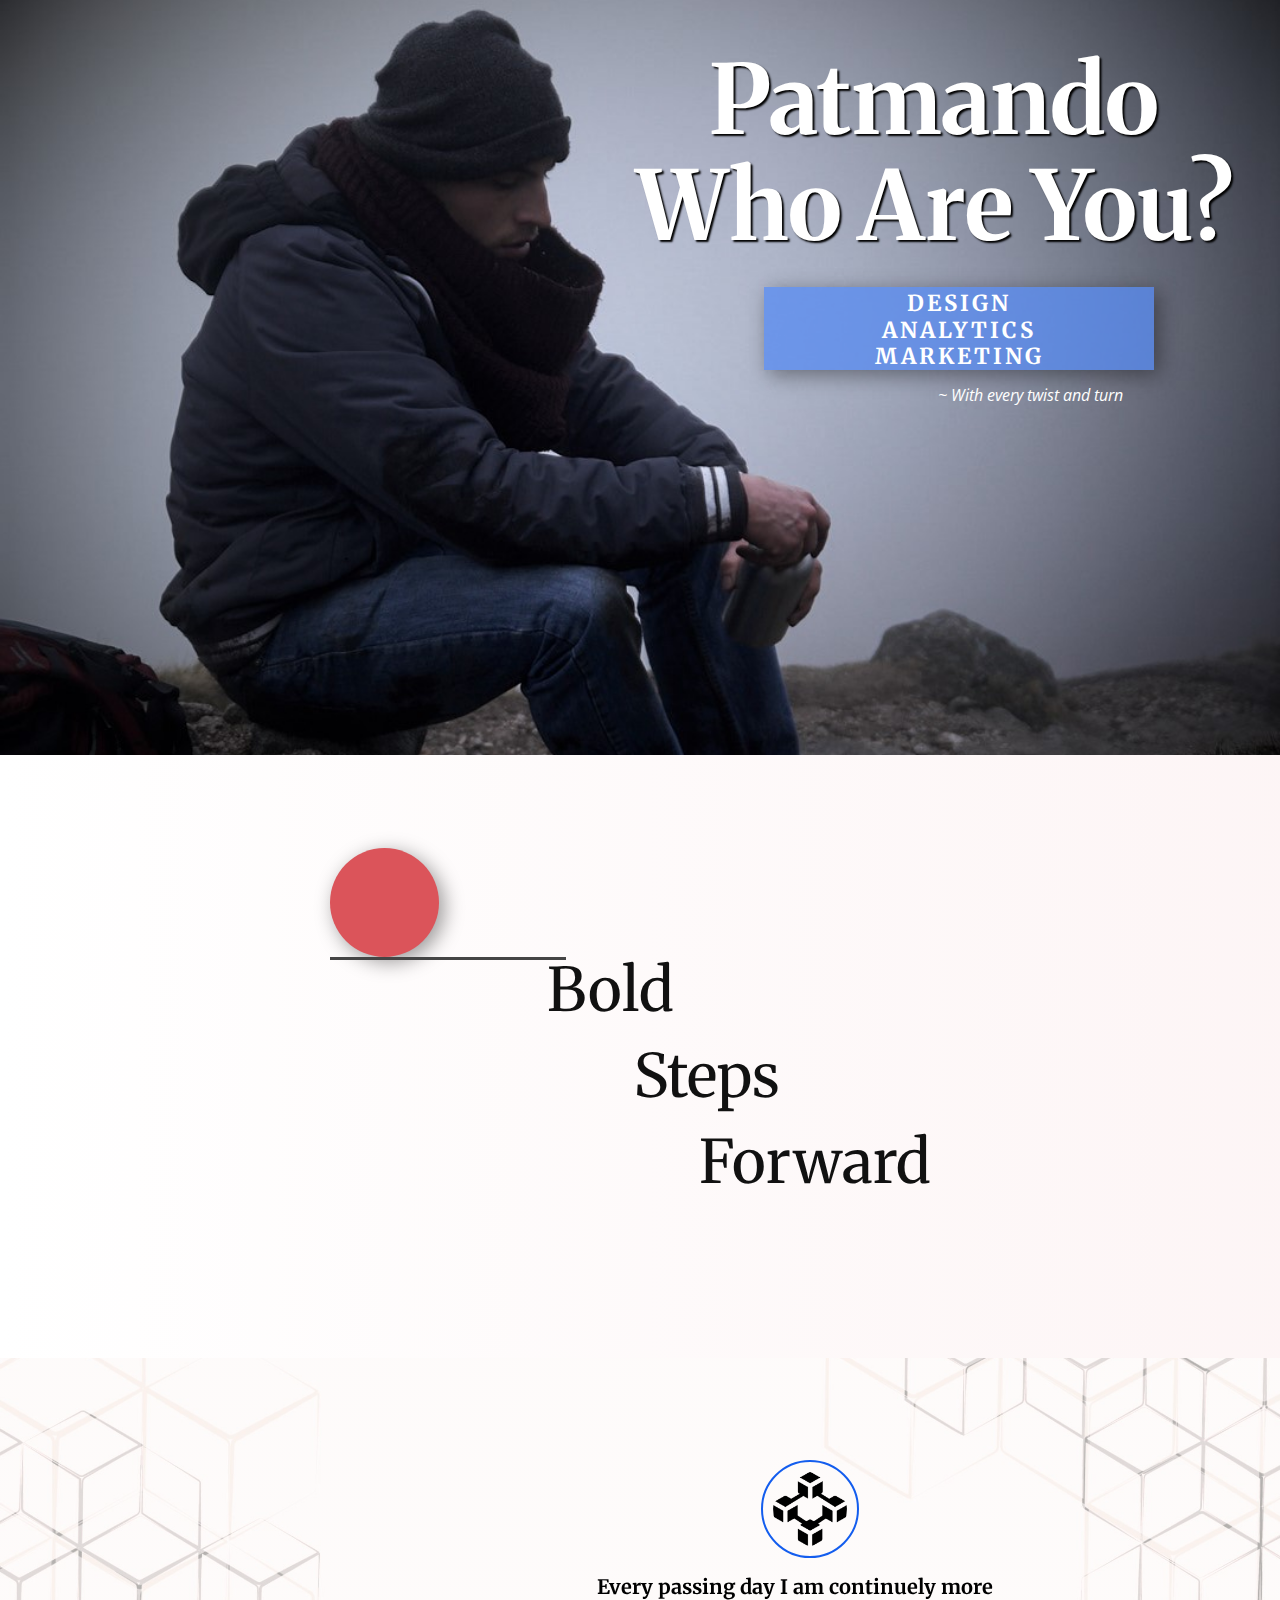
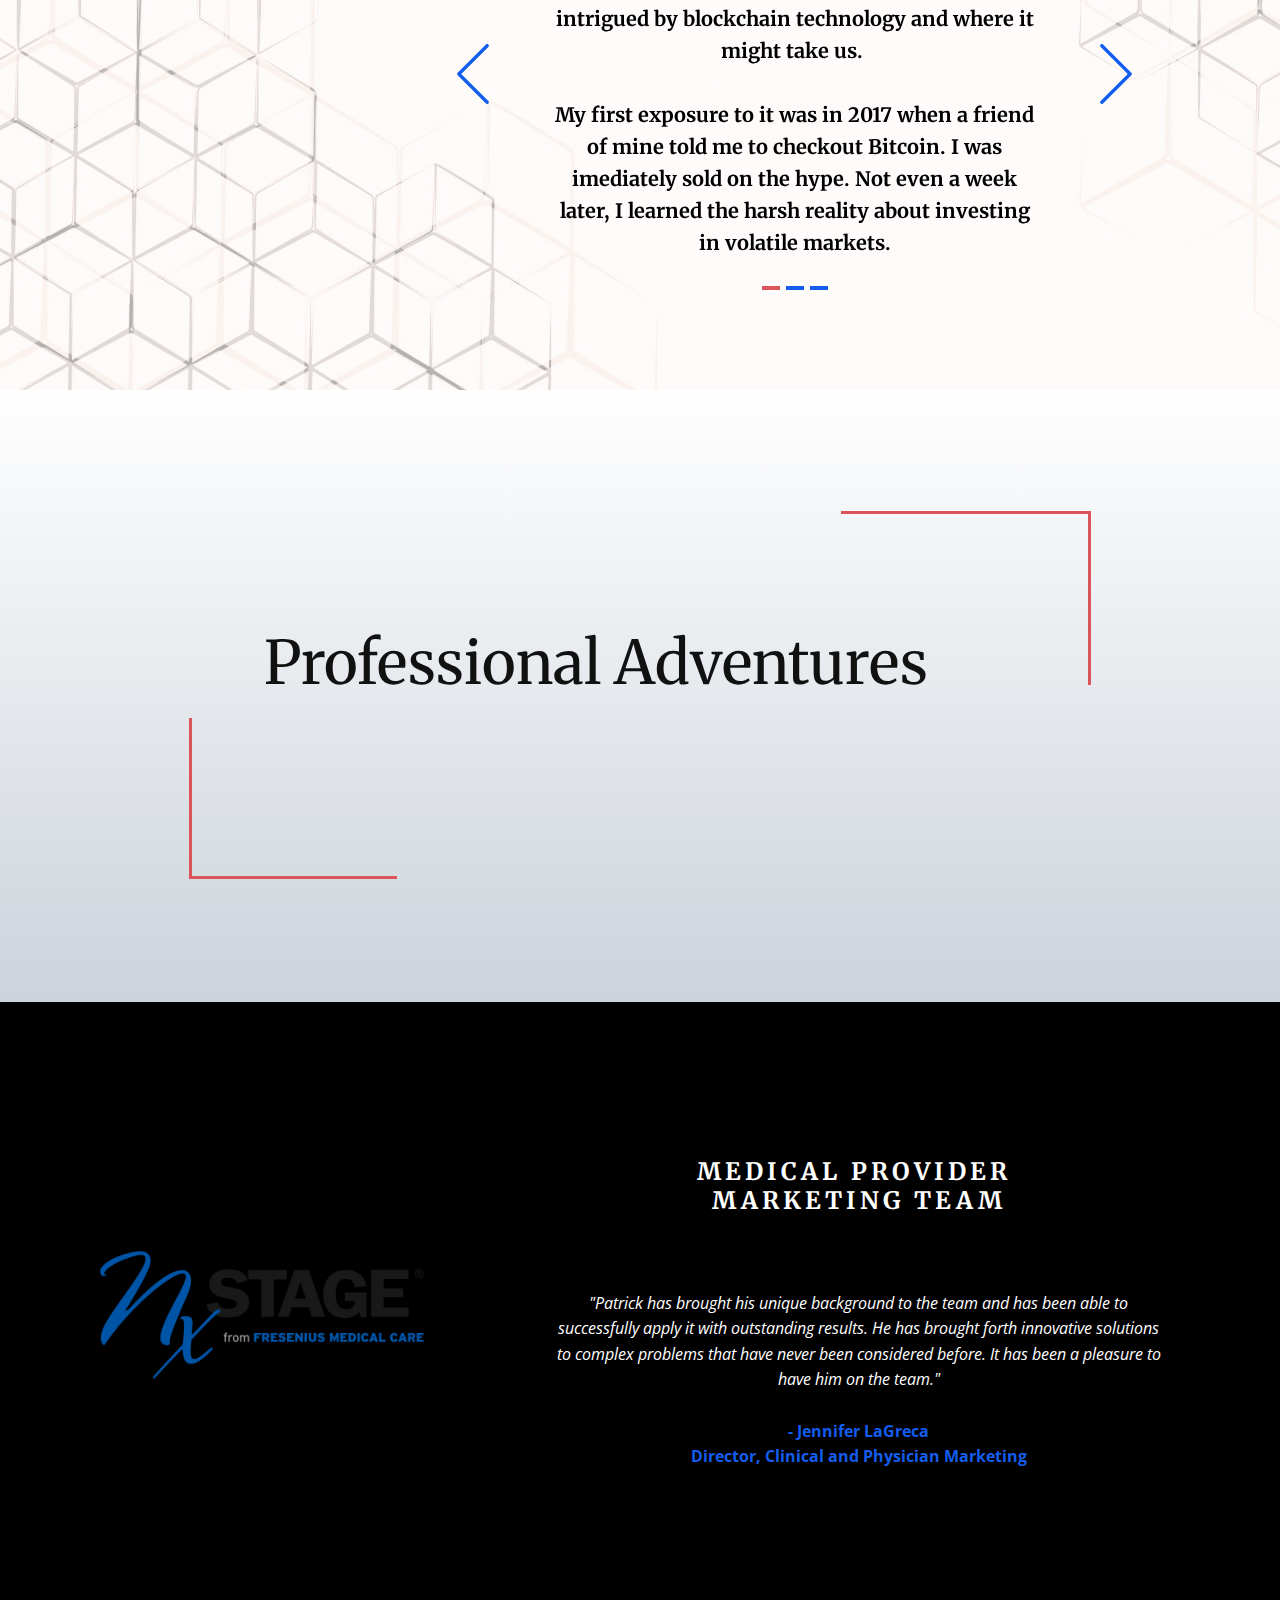
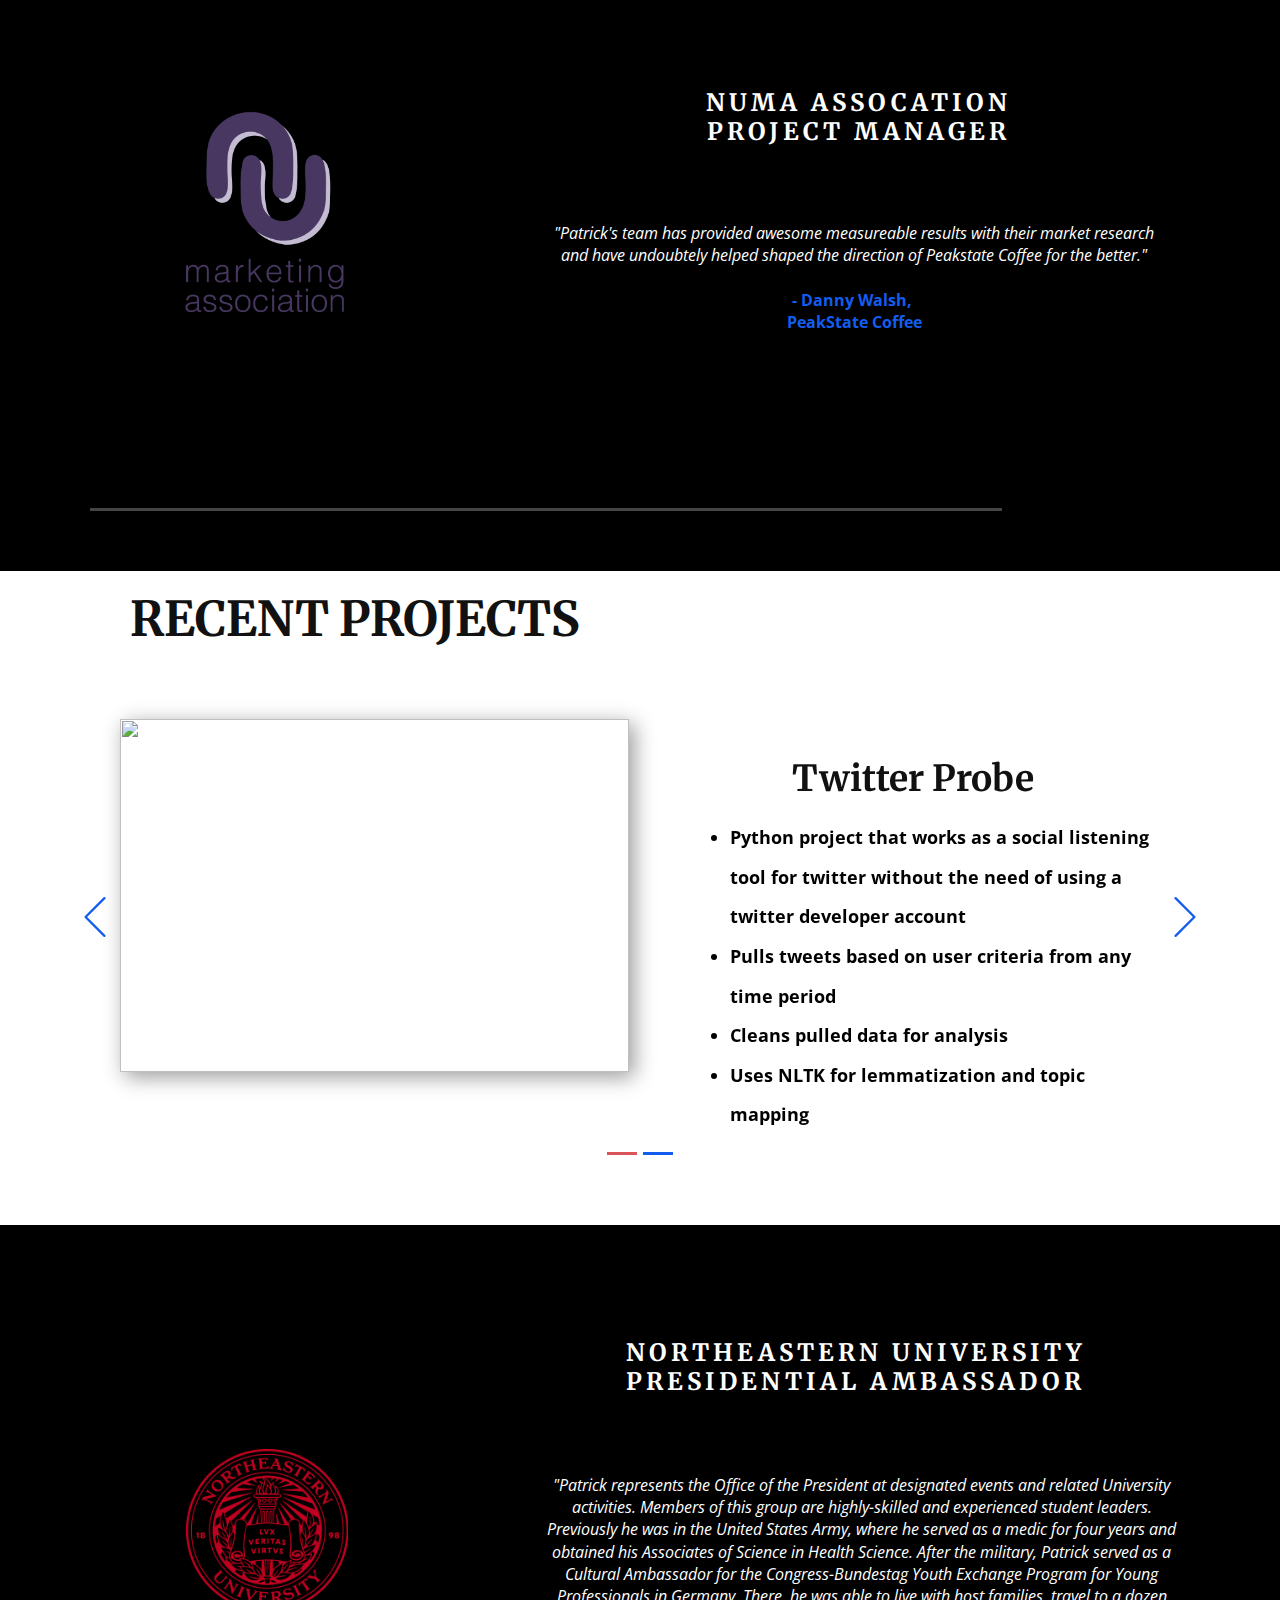
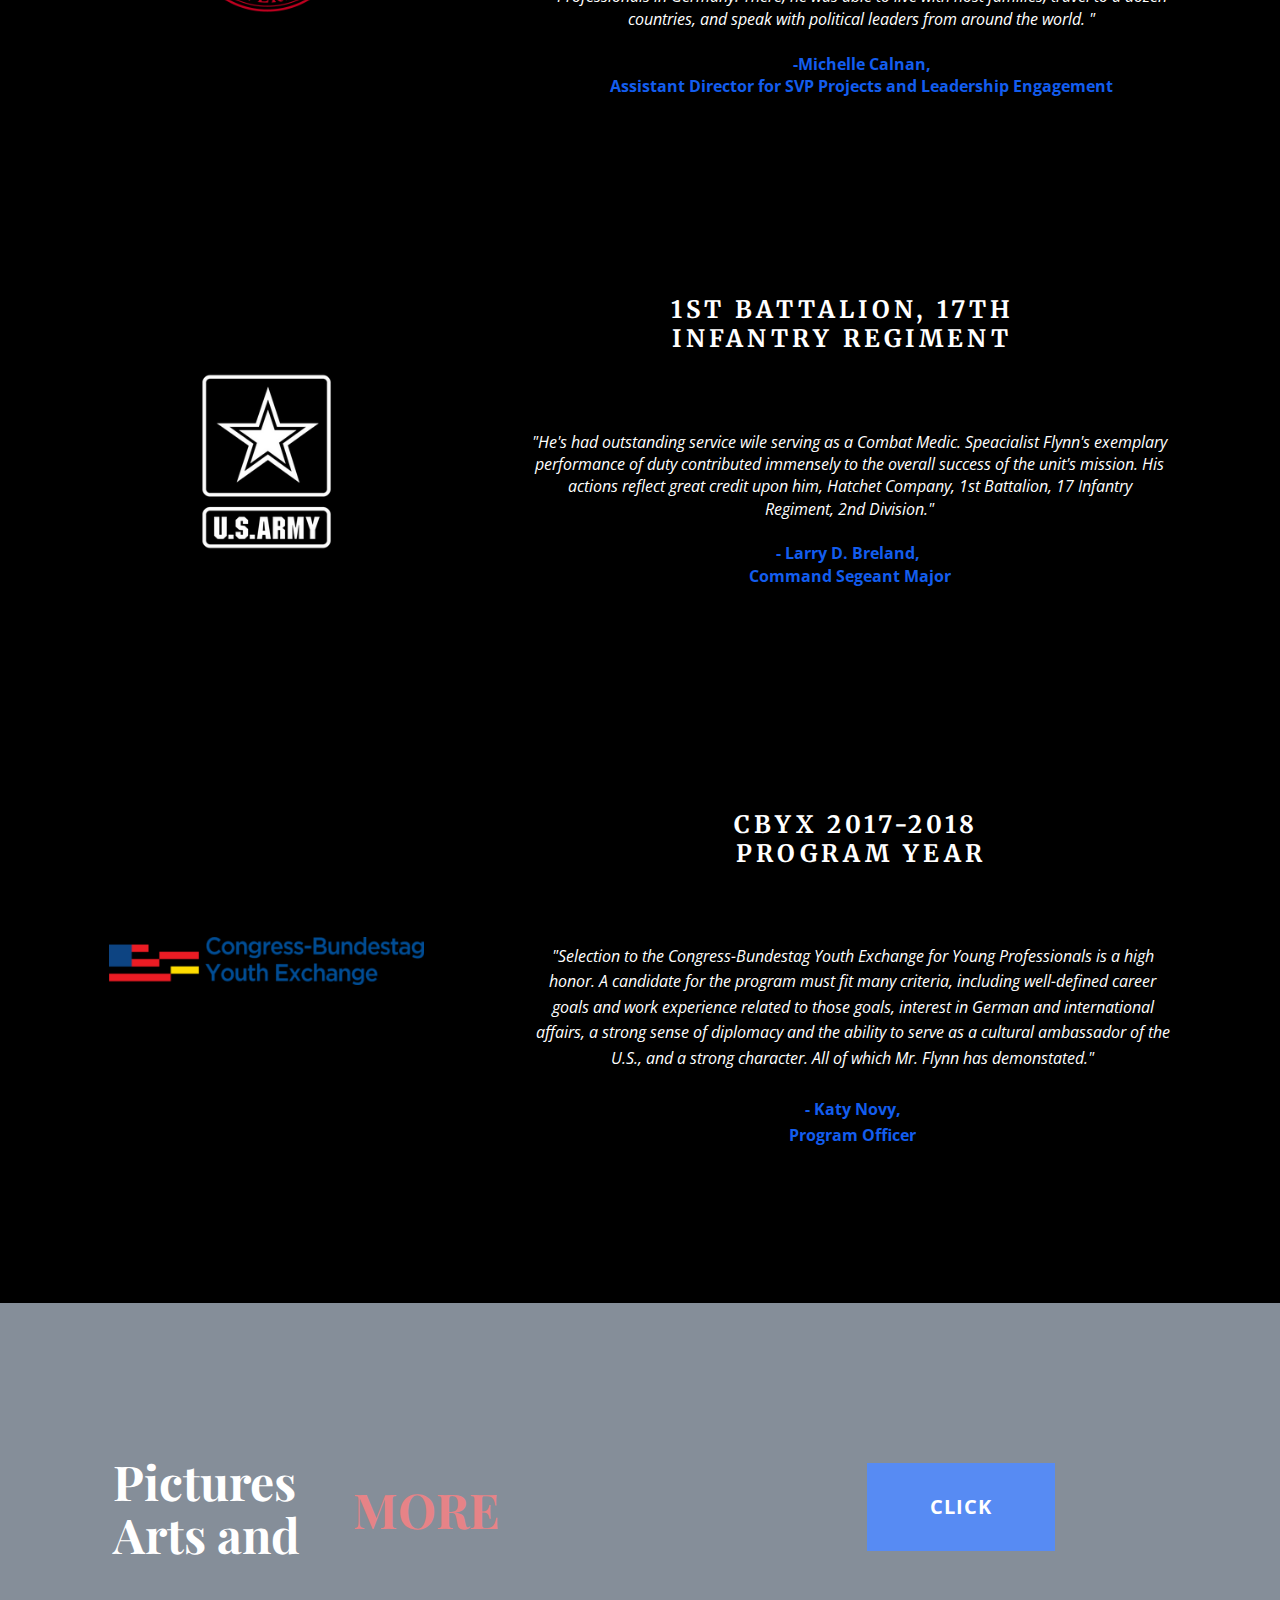
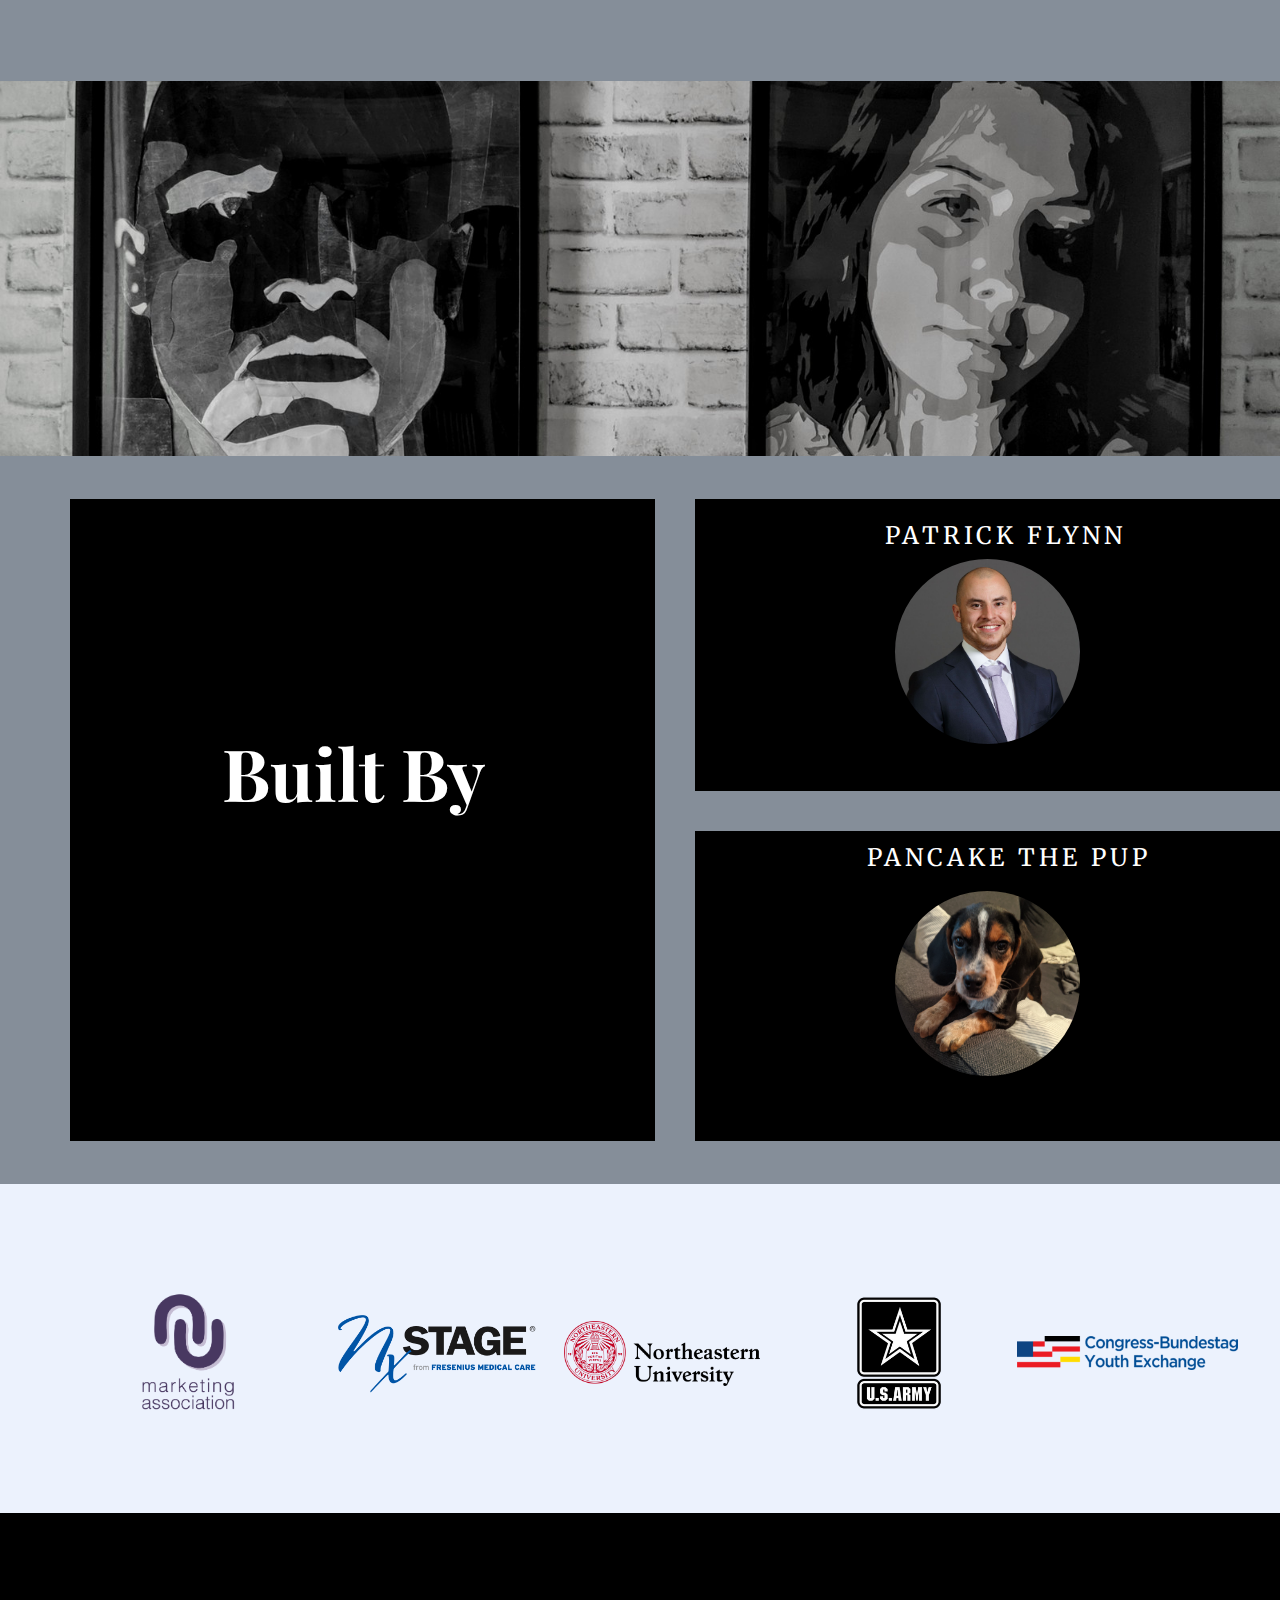
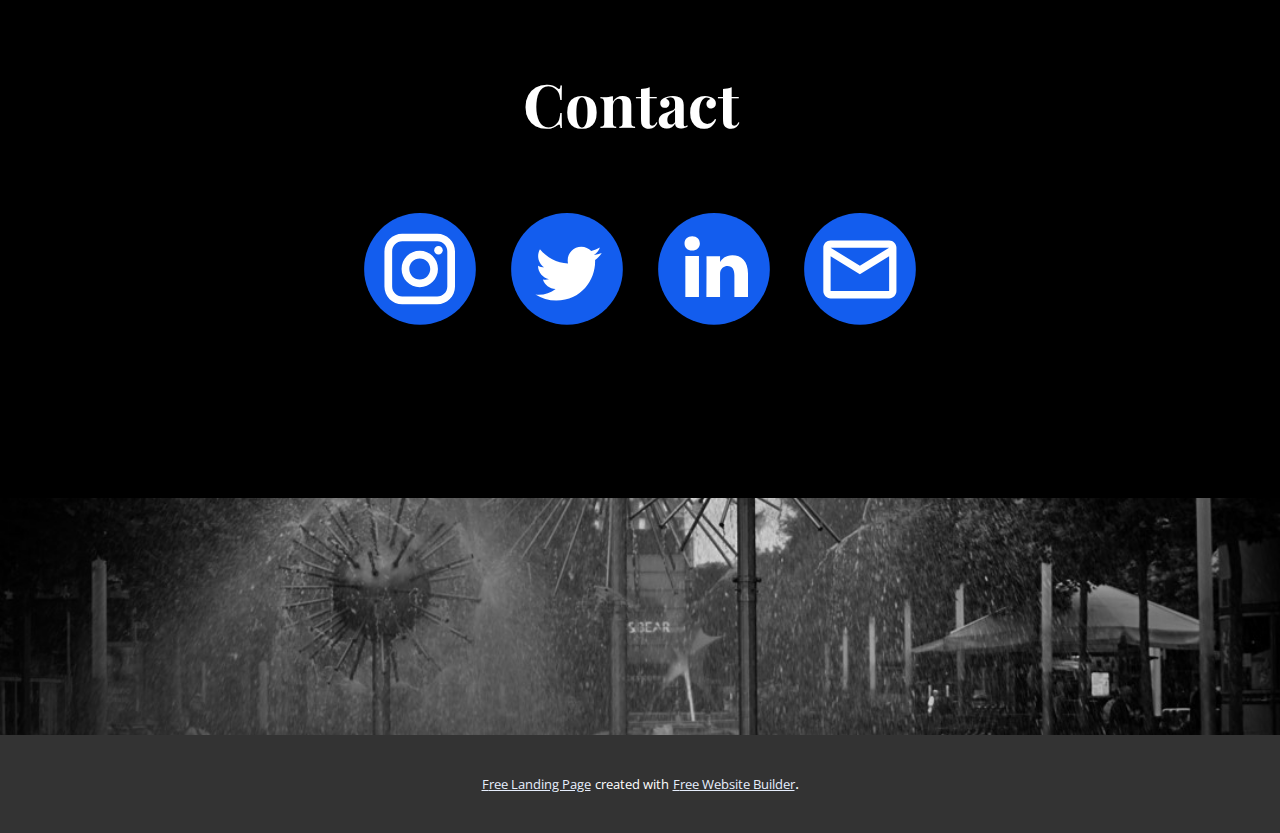
==== commit 76f879c5: "Add files via upload" ====
--- a/Home.html
+++ b/Home.html
@@ -52,12 +52,16 @@
         <p class="u-text u-text-body-alt-color u-text-3">~ With every twist and turn</p>
       </div>
     </section>
-    <section class="u-clearfix u-white u-section-2" id="carousel_9566">
+    <section class="u-clearfix u-gradient u-section-2" id="carousel_9566">
       <div class="u-clearfix u-sheet u-valign-middle-xs u-sheet-1">
-        <div class="u-grey-10 u-shape u-shape-circle u-shape-1"></div>
-        <h2 class="u-align-center-md u-align-center-sm u-align-center-xs u-custom-font u-font-merriweather u-text u-text-1">Bold Steps Forward<br>
+        <div class="u-palette-2-base u-shape u-shape-circle u-shape-1"></div>
+        <div class="u-border-3 u-border-grey-dark-1 u-line u-line-horizontal u-line-1"></div>
+        <h2 class="u-custom-font u-font-merriweather u-text u-text-1">Bold<br>
         </h2>
-        <div class="u-palette-2-base u-shape u-shape-circle u-shape-2"></div>
+        <h2 class="u-custom-font u-font-merriweather u-text u-text-2">Steps<br>
+        </h2>
+        <h2 class="u-custom-font u-font-merriweather u-text u-text-3">Forward<br>
+        </h2>
       </div>
     </section>
     <section class="u-align-center u-clearfix u-image u-shading u-section-3" data-image-width="2169" data-image-height="1157" id="sec-4723">
@@ -71,8 +75,8 @@
           <div class="u-carousel-inner" role="listbox">
             <div class="u-active u-align-center u-carousel-item u-container-style u-shape-rectangle u-slide">
               <div class="u-container-layout u-container-layout-1"><span class="u-border-2 u-border-palette-1-base u-file-icon u-icon u-icon-circle u-spacing-10 u-text-palette-1-base u-icon-1"><img src="images/blockchain.png" alt=""></span>
-                <p class="u-custom-font u-font-merriweather u-large-text u-text u-text-black u-text-variant u-text-1">I continue to find myself more intrigued by blockchain technology everyday and can't wait to see where it might take us.&nbsp;<br>
-                  <br>My first exposure to it was in 2018 when a friend of mine told me to checkout Bitcoin. I was imediately sold on the hype. Not even a week later, I learned the harsh reality about investing in volatile markets.
+                <p class="u-custom-font u-font-merriweather u-large-text u-text u-text-black u-text-variant u-text-1">Every passing day I am continuely more intrigued by blockchain technology and where it might take us.&nbsp;<br>
+                  <br>My first exposure to it was in 2017 when a friend of mine told me to checkout Bitcoin. I was imediately sold on the hype. Not even a week later, I learned the harsh reality about investing in volatile markets.
                 </p>
               </div>
             </div>
@@ -85,11 +89,11 @@
             </div>
             <div class="u-align-center u-carousel-item u-container-style u-shape-rectangle u-slide u-carousel-item-3">
               <div class="u-container-layout u-valign-top-xs u-container-layout-3"><span class="u-border-1 u-border-palette-1-base u-file-icon u-icon u-icon-circle u-spacing-10 u-text-palette-1-base u-icon-3"><img src="images/noun_career_2471087.png" alt=""></span>
-                <p class="u-large-text u-text u-text-black u-text-variant u-text-3">&nbsp;&nbsp;Professionally, I still wish to be involved in marketing, its research, and data science but now with a focus on ​blockchain and cryptocurrencies. So I will continue to look for ways to be more involved in the space at a professional level.</p>
-              </div>
-            </div>
-          </div>
-          <a class="u-absolute-vcenter-lg u-absolute-vcenter-md u-absolute-vcenter-sm u-absolute-vcenter-xl u-carousel-control u-carousel-control-prev u-icon-rectangle u-text-hover-palette-2-base u-text-palette-1-base u-carousel-control-1" href="#carousel-5989" role="button" data-u-slide="prev">
+                <p class="u-large-text u-text u-text-black u-text-variant u-text-3">&nbsp;&nbsp;My goals remain the same. Continue to develope my marketing career on the&nbsp; research, data science, and machine learning side. But now with an added focus on blockchain technology, cryptocurrencies, and maybe in the healthcare field if such a thing exists yet.&nbsp;</p>
+              </div>
+            </div>
+          </div>
+          <a class="u-absolute-vcenter-lg u-absolute-vcenter-md u-absolute-vcenter-xl u-carousel-control u-carousel-control-prev u-icon-rectangle u-text-hover-palette-2-base u-text-palette-1-base u-carousel-control-1" href="#carousel-5989" role="button" data-u-slide="prev">
             <span aria-hidden="true">
               <svg viewBox="0 0 477.175 477.175"><path d="M145.188,238.575l215.5-215.5c5.3-5.3,5.3-13.8,0-19.1s-13.8-5.3-19.1,0l-225.1,225.1c-5.3,5.3-5.3,13.8,0,19.1l225.1,225
 		c2.6,2.6,6.1,4,9.5,4s6.9-1.3,9.5-4c5.3-5.3,5.3-13.8,0-19.1L145.188,238.575z"></path></svg>
@@ -99,7 +103,7 @@
 		c2.6,2.6,6.1,4,9.5,4s6.9-1.3,9.5-4c5.3-5.3,5.3-13.8,0-19.1L145.188,238.575z"></path></svg>
             </span>
           </a>
-          <a class="u-absolute-vcenter-lg u-absolute-vcenter-md u-absolute-vcenter-sm u-absolute-vcenter-xl u-carousel-control u-carousel-control-next u-icon-rectangle u-text-hover-palette-2-base u-text-palette-1-base u-carousel-control-2" href="#carousel-5989" role="button" data-u-slide="next">
+          <a class="u-absolute-vcenter-lg u-absolute-vcenter-md u-absolute-vcenter-xl u-carousel-control u-carousel-control-next u-icon-rectangle u-text-hover-palette-2-base u-text-palette-1-base u-carousel-control-2" href="#carousel-5989" role="button" data-u-slide="next">
             <span aria-hidden="true">
               <svg viewBox="0 0 477.175 477.175"><path d="M360.731,229.075l-225.1-225.1c-5.3-5.3-13.8-5.3-19.1,0s-5.3,13.8,0,19.1l215.5,215.5l-215.5,215.5
 		c-5.3,5.3-5.3,13.8,0,19.1c2.6,2.6,6.1,4,9.5,4c3.4,0,6.9-1.3,9.5-4l225.1-225.1C365.931,242.875,365.931,234.275,360.731,229.075z"></path></svg>
@@ -112,12 +116,12 @@
         </div>
       </div>
     </section>
-    <section class="u-clearfix u-white u-section-4" id="carousel_e596">
+    <section class="u-clearfix u-gradient u-section-4" id="carousel_e596">
       <div class="u-clearfix u-sheet u-sheet-1">
         <h2 class="u-custom-font u-font-merriweather u-text u-text-1">Professional Adventures<br>
         </h2>
-        <div class="u-border-3 u-border-palette-2-base u-shape u-shape-right u-shape-top u-shape-1"></div>
-        <div class="u-border-3 u-border-palette-2-base u-shape u-shape-bottom u-shape-left u-shape-2"></div>
+        <div class="u-border-3 u-border-palette-2-base u-shape u-shape-bottom u-shape-left u-shape-1"></div>
+        <div class="u-border-3 u-border-palette-2-base u-shape u-shape-right u-shape-top u-shape-2"></div>
       </div>
     </section>
     <section class="u-black u-clearfix u-section-5" id="carousel_321d">
@@ -138,7 +142,7 @@
                         <div class="u-container-layout u-valign-top u-container-layout-2">
                           <h5 class="u-text u-text-1">medical provider&nbsp;<br>marketing team
                           </h5>
-                          <p class="u-text u-text-2">"Patrick has brought his unique background to the team and has been able to successfully apply it with outstanding results. He has brought forth innovative solutions to complex problems that have never been considered before. It has been a pleasure to have him on the team.<br>
+                          <p class="u-text u-text-2">"Patrick has brought his unique background to the team and has been able to successfully apply it with outstanding results. He has brought forth innovative solutions to complex problems that have never been considered before. It has been a pleasure to have him on the team."<br>
                             <br>
                             <span style="font-style: normal; font-weight: 700;" class="u-text-palette-1-base">- Jennifer LaGreca<br>Director, Clinical and Physician Marketing<br>
                             </span>
@@ -159,7 +163,7 @@
                           <h5 class="u-text u-text-3">NUMA Assocation<br>Project Manager
                           </h5>
                           <p class="u-text u-text-4">
-                            <span style="font-style: italic;">"Patrick's team has&nbsp; provided awesome measureable results with their market research and have undoubtely helped shaped the direction of Peakstate Coffee for the better"</span>
+                            <span style="font-style: italic;">"Patrick's team has provided awesome measureable results with their market research and have undoubtely helped shaped the direction of Peakstate Coffee for the better."</span>
                             <br>
                             <br>
                             <span class="u-text-palette-1-base" style="font-weight: 700;">- Danny Walsh,&nbsp;<br>PeakState Coffee
@@ -193,7 +197,7 @@
                 <h2 class="u-text u-text-2">Twitter Probe</h2>
                 <ul class="u-align-left u-text u-text-black u-text-3">
                   <li>
-                    <span style="font-weight: 700;">Python project that provides a social listening tool on twitter without the need of a developer account</span>
+                    <span style="font-weight: 700;">Python project that works as a social listening tool for twitter without the need of using a twitter developer account</span>
                   </li>
                   <li>
                     <span style="font-weight: 700;">Pulls tweets based on user criteria from any time period</span>
@@ -202,7 +206,7 @@
                     <span style="font-weight: 700;">Cleans pulled data for analysis&nbsp;</span>
                   </li>
                   <li>
-                    <span style="font-weight: 700;">Uses NLTK for lemmatizationand topic mapping</span>
+                    <span style="font-weight: 700;">Uses NLTK for lemmatization and topic mapping</span>
                   </li>
                 </ul>
               </div>
@@ -210,7 +214,7 @@
             <div class="u-carousel-item u-container-style u-slide">
               <div class="u-container-layout u-container-layout-2">
                 <img src="images/Tabg.gif" alt="" class="u-expanded-width-xs u-image u-image-contain u-image-default u-image-2" data-image-width="1499" data-image-height="870">
-                <h2 class="u-align-center-md u-align-center-sm u-align-center-xs u-text u-text-4">Tableau Email Dashboad</h2>
+                <h2 class="u-align-center-md u-align-center-sm u-align-center-xs u-text u-text-4">Tableau Email Dashboard</h2>
                 <ul class="u-align-left u-text u-text-black u-text-5">
                   <li>
                     <span style="font-weight: 700;">Developed from the ground up to improve email marketing metrics and quarterly reports.</span>
@@ -219,7 +223,7 @@
                     <span style="font-weight: 700;">Provides dynamic comprisons of campaigns.</span>
                   </li>
                   <li>
-                    <span style="font-weight: 700;">seamlessly integrated with email provider ensuring up to date data</span>
+                    <span style="font-weight: 700;">Seamlessly integrated with email provider ensuring up to date data</span>
                   </li>
                 </ul>
               </div>
@@ -232,7 +236,7 @@
             </span>
             <span class="sr-only">Previous</span>
           </a>
-          <a class="u-absolute-vcenter-lg u-absolute-vcenter-md u-absolute-vcenter-sm u-absolute-vcenter-xl u-carousel-control u-carousel-control-next u-spacing-5 u-text-hover-palette-2-base u-text-palette-1-base u-carousel-control-2" href="#carousel-475a" role="button" data-u-slide="next">
+          <a class="u-absolute-vcenter u-carousel-control u-carousel-control-next u-spacing-5 u-text-hover-palette-2-base u-text-palette-1-base u-carousel-control-2" href="#carousel-475a" role="button" data-u-slide="next">
             <span aria-hidden="true">
               <svg viewBox="0 0 477.175 477.175"><path d="M360.731,229.075l-225.1-225.1c-5.3-5.3-13.8-5.3-19.1,0s-5.3,13.8,0,19.1l215.5,215.5l-215.5,215.5
                     c-5.3,5.3-5.3,13.8,0,19.1c2.6,2.6,6.1,4,9.5,4c3.4,0,6.9-1.3,9.5-4l225.1-225.1C365.931,242.875,365.931,234.275,360.731,229.075z"></path></svg>
@@ -252,7 +256,7 @@
                   <div class="u-size-20">
                     <div class="u-layout-row">
                       <div class="u-container-style u-layout-cell u-size-22 u-layout-cell-1">
-                        <div class="u-container-layout u-valign-bottom-xs u-container-layout-1">
+                        <div class="u-container-layout u-valign-bottom-sm u-valign-bottom-xs u-container-layout-1">
                           <img class="u-image u-image-1" src="images/ClipartKey_311614.png" data-image-width="1228" data-image-height="402">
                         </div>
                       </div>
--- a/nicepage.css
+++ b/nicepage.css
@@ -33569,6 +33569,68 @@
         }
 
         
+        
+        .u-custom-color-4,
+        .u-body.u-custom-color-4,
+        .u-container-style.u-custom-color-4:before,
+        .u-table-alt-custom-color-4 tr:nth-child(even)
+        {
+            color: #111111;
+            background-color: rgba(251,236,237,0.52);
+        }
+
+        .u-button-style.u-custom-color-4,
+        .u-button-style.u-custom-color-4[class*="u-border-"]
+        {
+            color: #111111 !important;
+            background-color: rgba(251,236,237,0.52) !important;
+        }
+
+        .u-button-style.u-custom-color-4:hover,
+        .u-button-style.u-custom-color-4[class*="u-border-"]:hover,
+        .u-button-style.u-custom-color-4:focus,
+        .u-button-style.u-custom-color-4[class*="u-border-"]:focus,
+        .u-button-style.u-button-style.u-custom-color-4:active,
+        .u-button-style.u-button-style.u-custom-color-4[class*="u-border-"]:active,
+        .u-button-style.u-button-style.u-custom-color-4.active,
+        .u-button-style.u-button-style.u-custom-color-4[class*="u-border-"].active,
+        li.active > .u-button-style.u-button-style.u-custom-color-4,
+        li.active > .u-button-style.u-button-style.u-custom-color-4[class*="u-border-"]
+        {
+            color: #111111 !important;
+            background-color: rgba(243,196,199,0.52) !important;
+        }
+
+        .u-hover-custom-color-4:hover,
+        .u-hover-custom-color-4[class*="u-border-"]:hover,
+        .u-hover-custom-color-4:focus,
+        .u-hover-custom-color-4[class*="u-border-"]:focus,
+        .u-active-custom-color-4.u-active.u-active,
+        .u-active-custom-color-4[class*="u-border-"].u-active.u-active,
+        a.u-button-style.u-hover-custom-color-4:hover,
+        a.u-button-style.u-hover-custom-color-4[class*="u-border-"]:hover,
+        a.u-button-style:hover > .u-hover-custom-color-4,
+        a.u-button-style:hover > .u-hover-custom-color-4[class*="u-border-"],
+        a.u-button-style.u-hover-custom-color-4:focus,
+        a.u-button-style.u-hover-custom-color-4[class*="u-border-"]:focus,
+        a.u-button-style.u-button-style.u-active-custom-color-4:active,
+        a.u-button-style.u-button-style.u-active-custom-color-4[class*="u-border-"]:active,
+        a.u-button-style.u-button-style.u-active-custom-color-4.active,
+        a.u-button-style.u-button-style.u-active-custom-color-4[class*="u-border-"].active,
+        a.u-button-style.u-button-style.active > .u-active-custom-color-4,
+        a.u-button-style.u-button-style.active > .u-active-custom-color-4[class*="u-border-"],
+        li.active > a.u-button-style.u-button-style.u-active-custom-color-4,
+        li.active > a.u-button-style.u-button-style.u-active-custom-color-4[class*="u-border-"]
+        {
+            color: #111111 !important;
+            background-color: rgba(251,236,237,0.52) !important;
+        }
+
+        a.u-link.u-hover-custom-color-4:hover {
+            color: rgba(251,236,237,0.52) !important;
+        }
+
+        
 
         
         .u-border-custom-color-1,
@@ -33712,6 +33774,54 @@
         .u-link.u-border-custom-color-3[class*="u-border-"]:hover
         {
             border-color: rgba(185,208,249,0.93) !important;
+        }
+        
+        
+        .u-border-custom-color-4,
+        .u-separator-custom-color-4:after
+        {
+            border-color: rgba(251,236,237,0.52);
+            stroke: rgba(251,236,237,0.52);
+        }
+
+        .u-button-style.u-border-custom-color-4
+        {
+            border-color: rgba(251,236,237,0.52) !important;
+            color: rgba(251,236,237,0.52) !important;
+            background-color: transparent !important;
+        }
+
+        .u-button-style.u-border-custom-color-4:hover,
+        .u-button-style.u-border-custom-color-4:focus
+        {
+            border-color: rgba(243,196,199,0.52) !important;
+            color: rgba(243,196,199,0.52) !important;
+            background-color: transparent !important;
+        }
+
+        .u-border-hover-custom-color-4:hover,
+        .u-border-hover-custom-color-4:focus,
+        .u-border-active-custom-color-4.u-active.u-active,
+        a.u-button-style.u-border-hover-custom-color-4:hover,
+        a.u-button-style:hover > .u-border-hover-custom-color-4,
+        a.u-button-style.u-border-hover-custom-color-4:focus,
+        a.u-button-style.u-button-style.u-border-active-custom-color-4:active,
+        a.u-button-style.u-button-style.u-border-active-custom-color-4.active,
+        a.u-button-style.u-button-style.active > .u-border-active-custom-color-4,
+        li.active > a.u-button-style.u-button-style.u-border-active-custom-color-4
+        {
+            color: rgba(251,236,237,0.52) !important;
+            border-color: rgba(251,236,237,0.52) !important;
+        }
+
+        .u-link.u-border-custom-color-4[class*="u-border-"]
+        {
+            border-color: rgba(251,236,237,0.52) !important;
+        }
+
+        .u-link.u-border-custom-color-4[class*="u-border-"]:hover
+        {
+            border-color: rgba(243,196,199,0.52) !important;
         }
         
 
@@ -33890,6 +34000,65 @@
         a.u-link.u-text-hover-custom-color-3:hover
         {
             color: rgba(230,238,253,0.93) !important;
+        }
+        
+        
+        .u-text-custom-color-4,
+        a.u-button-style.u-text-custom-color-4,
+        a.u-button-style.u-text-custom-color-4[class*="u-border-"]
+        {
+            color: rgba(251,236,237,0.52) !important;
+        }
+
+        a.u-button-style.u-text-custom-color-4:hover,
+        a.u-button-style.u-text-custom-color-4[class*="u-border-"]:hover,
+        a.u-button-style.u-text-custom-color-4:focus,
+        a.u-button-style.u-text-custom-color-4[class*="u-border-"]:focus,
+        a.u-button-style.u-button-style.u-text-custom-color-4:active,
+        a.u-button-style.u-button-style.u-text-custom-color-4[class*="u-border-"]:active,
+        a.u-button-style.u-button-style.u-text-custom-color-4.active,
+        a.u-button-style.u-button-style.u-text-custom-color-4[class*="u-border-"].active
+        {
+            color: rgba(243,196,199,0.52) !important;
+        }
+
+        a.u-button-style:hover > .u-text-hover-custom-color-4,
+        a.u-button-style:hover > .u-text-hover-custom-color-4[class*="u-border-"],
+        a.u-button-style.u-button-style.u-text-hover-custom-color-4:hover,
+        a.u-button-style.u-button-style.u-text-hover-custom-color-4[class*="u-border-"]:hover,
+        a.u-button-style.u-button-style.u-text-hover-custom-color-4:focus,
+        a.u-button-style.u-button-style.u-text-hover-custom-color-4[class*="u-border-"]:focus,
+        a.u-button-style.u-button-style.u-button-style.u-text-active-custom-color-4:active,
+        a.u-button-style.u-button-style.u-button-style.u-text-active-custom-color-4[class*="u-border-"]:active,
+        a.u-button-style.u-button-style.u-button-style.u-text-active-custom-color-4.active,
+        a.u-button-style.u-button-style.u-button-style.u-text-active-custom-color-4[class*="u-border-"].active,
+        a.u-button-style.u-button-style.active > .u-text-active-custom-color-4,
+        a.u-button-style.u-button-style.active > .u-text-active-custom-color-4[class*="u-border-"],
+        :not(.level-2) > .u-nav > .u-nav-item > a.u-nav-link.u-text-hover-custom-color-4:hover,
+        :not(.level-2) > .u-nav > .u-nav-item > a.u-nav-link.u-nav-link.u-text-active-custom-color-4.active,
+        .u-popupmenu-items.u-text-hover-custom-color-4 .u-nav-link:hover,
+        .u-popupmenu-items.u-popupmenu-items.u-text-active-custom-color-4 .u-nav-link.active
+        {
+            color: rgba(251,236,237,0.52) !important;
+        }
+
+        .u-text-custom-color-4 svg,
+        .u-text-hover-custom-color-4:hover svg,
+        .u-button-style:hover > .u-text-hover-custom-color-4 svg,
+        .u-button-style.u-button-style.active > .u-text-active-custom-color-4 svg,
+        .u-text-hover-custom-color-4:focus svg
+        {
+            fill: rgba(251,236,237,0.52);
+        }
+
+        .u-link.u-text-custom-color-4:hover
+        {
+            color: rgba(243,196,199,0.52) !important;
+        }
+
+        a.u-link.u-text-hover-custom-color-4:hover
+        {
+            color: rgba(251,236,237,0.52) !important;
         }
 
         
@@ -34213,7 +34382,12 @@
     width: auto;
   }
 }
-
+@media (max-width: 575px) {
+  .u-header .u-image-1 {
+    width: auto;
+    height: auto;
+  }
+}
 .u-footer {
   background-image: none;
 }
--- a/Home.css
+++ b/Home.css
@@ -17,7 +17,6 @@
 .u-section-1 .u-group-1 {
   width: 390px;
   min-height: 83px;
-  height: auto;
   box-shadow: 5px 5px 20px 0 rgba(0,0,0,0.4);
   margin: 28px 56px 0 auto;
 }
@@ -50,10 +49,6 @@
     margin-left: 443px;
   }
 
-  .u-section-1 .u-group-1 {
-    height: auto;
-  }
-
   .u-section-1 .u-text-3 {
     margin-left: 575px;
   }
@@ -149,129 +144,183 @@
     margin-left: 219px;
   }
 }.u-section-2 {
-  background-image: none;
+  background-image: linear-gradient(to right, white, rgba(251,236,237,0.52));
 }
 
 .u-section-2 .u-sheet-1 {
-  min-height: 633px;
+  min-height: 603px;
 }
 
 .u-section-2 .u-shape-1 {
-  width: 522px;
-  height: 522px;
+  width: 109px;
+  height: 109px;
   box-shadow: 5px 5px 20px 0 rgba(0,0,0,0.4);
-  margin: 15px auto 0 15px;
+  margin: 93px auto 0 260px;
+}
+
+.u-section-2 .u-line-1 {
+  width: 236px;
+  height: 3px;
+  transform-origin: right center 0px;
+  margin: 0 auto 0 260px;
 }
 
 .u-section-2 .u-text-1 {
   font-size: 3.75rem;
-  margin: -294px -570px 0 570px;
-}
-
-.u-section-2 .u-shape-2 {
-  width: 115px;
-  height: 115px;
-  box-shadow: 5px 5px 20px 0 rgba(0,0,0,0.4);
-  margin: 169px 0 40px auto;
+  margin: -3px 512px 0 477px;
+}
+
+.u-section-2 .u-text-2 {
+  font-size: 3.75rem;
+  margin: 20px 400px 0 564px;
+}
+
+.u-section-2 .u-text-3 {
+  font-size: 3.75rem;
+  margin: 20px 260px 60px 629px;
 }
 
 @media (max-width: 1199px) {
-  .u-section-2 .u-sheet-1 {
-    min-height: 639px;
-  }
-
   .u-section-2 .u-shape-1 {
-    width: 409px;
-    height: 409px;
-    margin-top: 35px;
+    margin-top: 107px;
+    margin-left: 130px;
+  }
+
+  .u-section-2 .u-line-1 {
+    width: 190px;
+    margin-left: 130px;
   }
 
   .u-section-2 .u-text-1 {
     font-size: 3rem;
     width: auto;
-    margin-top: -250px;
-    margin-right: -16px;
-    margin-left: 455px;
-  }
-
-  .u-section-2 .u-shape-2 {
-    margin-top: 139px;
-    margin-right: 63px;
-    margin-bottom: 60px;
+    margin-top: 0;
+    margin-right: 130px;
+    margin-left: 309px;
+  }
+
+  .u-section-2 .u-text-2 {
+    width: auto;
+    margin-top: 27px;
+    margin-right: 380px;
+    margin-left: 385px;
+  }
+
+  .u-section-2 .u-text-3 {
+    width: auto;
+    margin-top: 27px;
+    margin-right: 227px;
+    margin-left: 461px;
   }
 }
 
 @media (max-width: 991px) {
   .u-section-2 .u-sheet-1 {
-    min-height: 704px;
+    min-height: 531px;
   }
 
   .u-section-2 .u-shape-1 {
-    width: 398px;
-    height: 398px;
-    margin-top: 86px;
+    margin-top: 43px;
+    margin-left: 82px;
+  }
+
+  .u-section-2 .u-line-1 {
+    margin-left: 82px;
   }
 
   .u-section-2 .u-text-1 {
-    margin-top: -277px;
-    margin-right: 55px;
-    margin-left: 454px;
-  }
-
-  .u-section-2 .u-shape-2 {
-    margin-top: 121px;
-    margin-right: 0;
+    margin-right: 272px;
+    margin-left: 238px;
+  }
+
+  .u-section-2 .u-text-2 {
+    width: 175px;
+    margin-top: 13px;
+    margin-right: 246px;
+    margin-left: 299px;
+  }
+
+  .u-section-2 .u-text-3 {
+    margin-top: 29px;
+    margin-right: 82px;
+    margin-left: 387px;
   }
 }
 
 @media (max-width: 767px) {
   .u-section-2 .u-sheet-1 {
-    min-height: 479px;
+    min-height: 603px;
   }
 
   .u-section-2 .u-shape-1 {
-    width: 255px;
-    height: 255px;
-    margin-left: 0;
+    width: 69px;
+    height: 69px;
+    margin-top: 145px;
+    margin-left: 27px;
+  }
+
+  .u-section-2 .u-line-1 {
+    width: 130px;
+    margin-left: 27px;
   }
 
   .u-section-2 .u-text-1 {
-    margin-top: -220px;
-    margin-right: 15px;
-    margin-left: 284px;
-  }
-
-  .u-section-2 .u-shape-2 {
-    width: 77px;
-    height: 77px;
-    margin-top: 64px;
-    margin-right: 58px;
+    font-size: 2.25rem;
+    margin-right: 154px;
+    margin-left: 145px;
+  }
+
+  .u-section-2 .u-text-2 {
+    width: auto;
+    font-size: 2.25rem;
+    margin-top: 24px;
+    margin-right: 154px;
+    margin-left: 211px;
+  }
+
+  .u-section-2 .u-text-3 {
+    font-size: 2.25rem;
+    margin-top: 28px;
+    margin-right: 27px;
+    margin-left: 262px;
   }
 }
 
 @media (max-width: 575px) {
   .u-section-2 .u-sheet-1 {
-    min-height: 350px;
+    min-height: 417px;
   }
 
   .u-section-2 .u-shape-1 {
-    width: 167px;
-    height: 167px;
-    margin-top: 60px;
-  }
-
-  .u-section-2 .u-text-1 {
-    font-size: 1.5rem;
-    margin-top: -122px;
-    margin-right: 31px;
-    margin-left: 205px;
-  }
-
-  .u-section-2 .u-shape-2 {
     width: 64px;
     height: 57px;
-    margin-top: 44px;
-    margin-right: 31px;
+    margin-top: 60px;
+    margin-left: -26px;
+  }
+
+  .u-section-2 .u-line-1 {
+    width: 95px;
+    margin-left: -26px;
+  }
+
+  .u-section-2 .u-text-1 {
+    font-size: 1.875rem;
+    margin-top: 11px;
+    margin-right: 170px;
+    margin-left: 66px;
+  }
+
+  .u-section-2 .u-text-2 {
+    font-size: 1.875rem;
+    margin-top: 25px;
+    margin-right: 33px;
+    margin-left: 132px;
+  }
+
+  .u-section-2 .u-text-3 {
+    margin-top: 29px;
+    margin-right: -26px;
+    margin-left: 191px;
   }
 }.u-section-3 {
   background-image: linear-gradient(0deg, rgba(255,255,255,0.3), rgba(255,255,255,0.3)), url("images/squares3.jpg");
@@ -285,7 +334,6 @@
 .u-section-3 .u-slider-1 {
   min-height: 493px;
   width: 703px;
-  height: auto;
   margin: 60px 64px 60px auto;
 }
 
@@ -377,6 +425,10 @@
     min-height: 521px;
   }
 
+  .u-section-3 .u-slider-1 {
+    height: auto;
+  }
+
   .u-section-3 .u-text-1 {
     margin-left: 0;
     margin-right: 0;
@@ -445,6 +497,20 @@
   .u-section-3 .u-container-layout-3 {
     padding-left: 10px;
     padding-right: 10px;
+  }
+
+  .u-section-3 .u-carousel-control-1 {
+    left: 0;
+    top: auto;
+    right: auto;
+    bottom: 14px;
+    position: absolute;
+  }
+
+  .u-section-3 .u-carousel-control-2 {
+    top: auto;
+    right: 12px;
+    bottom: 17px;
   }
 }
 
@@ -506,9 +572,7 @@
 
   .u-section-3 .u-carousel-control-1 {
     left: -50px;
-    position: absolute;
     top: 228px;
-    right: auto;
   }
 
   .u-section-3 .u-carousel-control-2 {
@@ -516,7 +580,7 @@
     right: -50px;
   }
 }.u-section-4 {
-  background-image: none;
+  background-image: linear-gradient(white, #ccd3db);
 }
 
 .u-section-4 .u-sheet-1 {
@@ -525,29 +589,28 @@
 
 .u-section-4 .u-text-1 {
   font-size: 3.75rem;
-  margin: 251px 137px 0 250px;
+  width: 753px;
+  margin: 240px auto 0;
 }
 
 .u-section-4 .u-shape-1 {
+  width: 250px;
+  height: 174px;
+  margin: -185px 119px 0 auto;
+}
+
+.u-section-4 .u-shape-2 {
   width: 208px;
   height: 161px;
-  margin: -101px auto 0 198px;
-}
-
-.u-section-4 .u-shape-2 {
-  width: 250px;
-  height: 174px;
-  margin: -173px 137px 60px auto;
+  margin: 33px auto 60px 119px;
 }
 
 @media (max-width: 1199px) {
-  .u-section-4 .u-text-1 {
-    margin-right: 37px;
-    margin-left: 150px;
-  }
-
   .u-section-4 .u-shape-1 {
-    margin-top: 20px;
+    margin-top: -187px;
+  }
+
+  .u-section-4 .u-shape-2 {
     margin-right: 37px;
     margin-left: 150px;
   }
@@ -566,13 +629,13 @@
   }
 
   .u-section-4 .u-shape-1 {
-    margin-top: -146px;
+    margin-top: -152px;
+  }
+
+  .u-section-4 .u-shape-2 {
+    margin-top: -168px;
     margin-right: auto;
     margin-left: 113px;
-  }
-
-  .u-section-4 .u-shape-2 {
-    margin-top: -167px;
   }
 }
 
@@ -587,13 +650,13 @@
   }
 
   .u-section-4 .u-shape-1 {
-    margin-top: -132px;
+    margin-top: -153px;
+    margin-right: 71px;
+  }
+
+  .u-section-4 .u-shape-2 {
+    margin-top: -153px;
     margin-left: 47px;
-  }
-
-  .u-section-4 .u-shape-2 {
-    margin-top: -182px;
-    margin-right: 71px;
   }
 }
 
@@ -610,13 +673,13 @@
   }
 
   .u-section-4 .u-shape-1 {
-    margin-top: -87px;
+    margin-top: -100px;
+    margin-right: -13px;
+  }
+
+  .u-section-4 .u-shape-2 {
+    margin-top: -161px;
     margin-left: 0;
-  }
-
-  .u-section-4 .u-shape-2 {
-    margin-top: -174px;
-    margin-right: -13px;
   }
 }.u-section-5 {
   background-image: none;
@@ -999,6 +1062,9 @@
 .u-section-6 .u-carousel-control-2 {
   width: 50px;
   height: 50px;
+  left: auto;
+  position: absolute;
+  right: 0;
 }
 
 @media (max-width: 1199px) {
@@ -1223,10 +1289,7 @@
   }
 
   .u-section-6 .u-carousel-control-2 {
-    left: auto;
     top: 317px;
-    position: absolute;
-    right: 0;
   }
 }.u-section-7 {
   background-image: none;
@@ -1484,7 +1547,8 @@
   .u-section-7 .u-image-1 {
     width: 270px;
     height: 264px;
-    margin-top: 167px;
+    margin-top: 0;
+    margin-right: 112px;
   }
 
   .u-section-7 .u-layout-cell-2 {
@@ -1526,7 +1590,7 @@
   }
 
   .u-section-7 .u-layout-cell-5 {
-    min-height: 414px;
+    min-height: 474px;
   }
 
   .u-section-7 .u-container-layout-5 {
@@ -1537,7 +1601,8 @@
   .u-section-7 .u-image-3 {
     width: 342px;
     height: 342px;
-    margin-top: 34px;
+    margin-top: 102px;
+    margin-bottom: -68px;
     margin-left: 66px;
   }
 
@@ -1567,7 +1632,7 @@
   .u-section-7 .u-image-1 {
     width: 186px;
     height: 186px;
-    margin-top: 0;
+    margin-right: 59px;
   }
 
   .u-section-7 .u-layout-cell-2 {
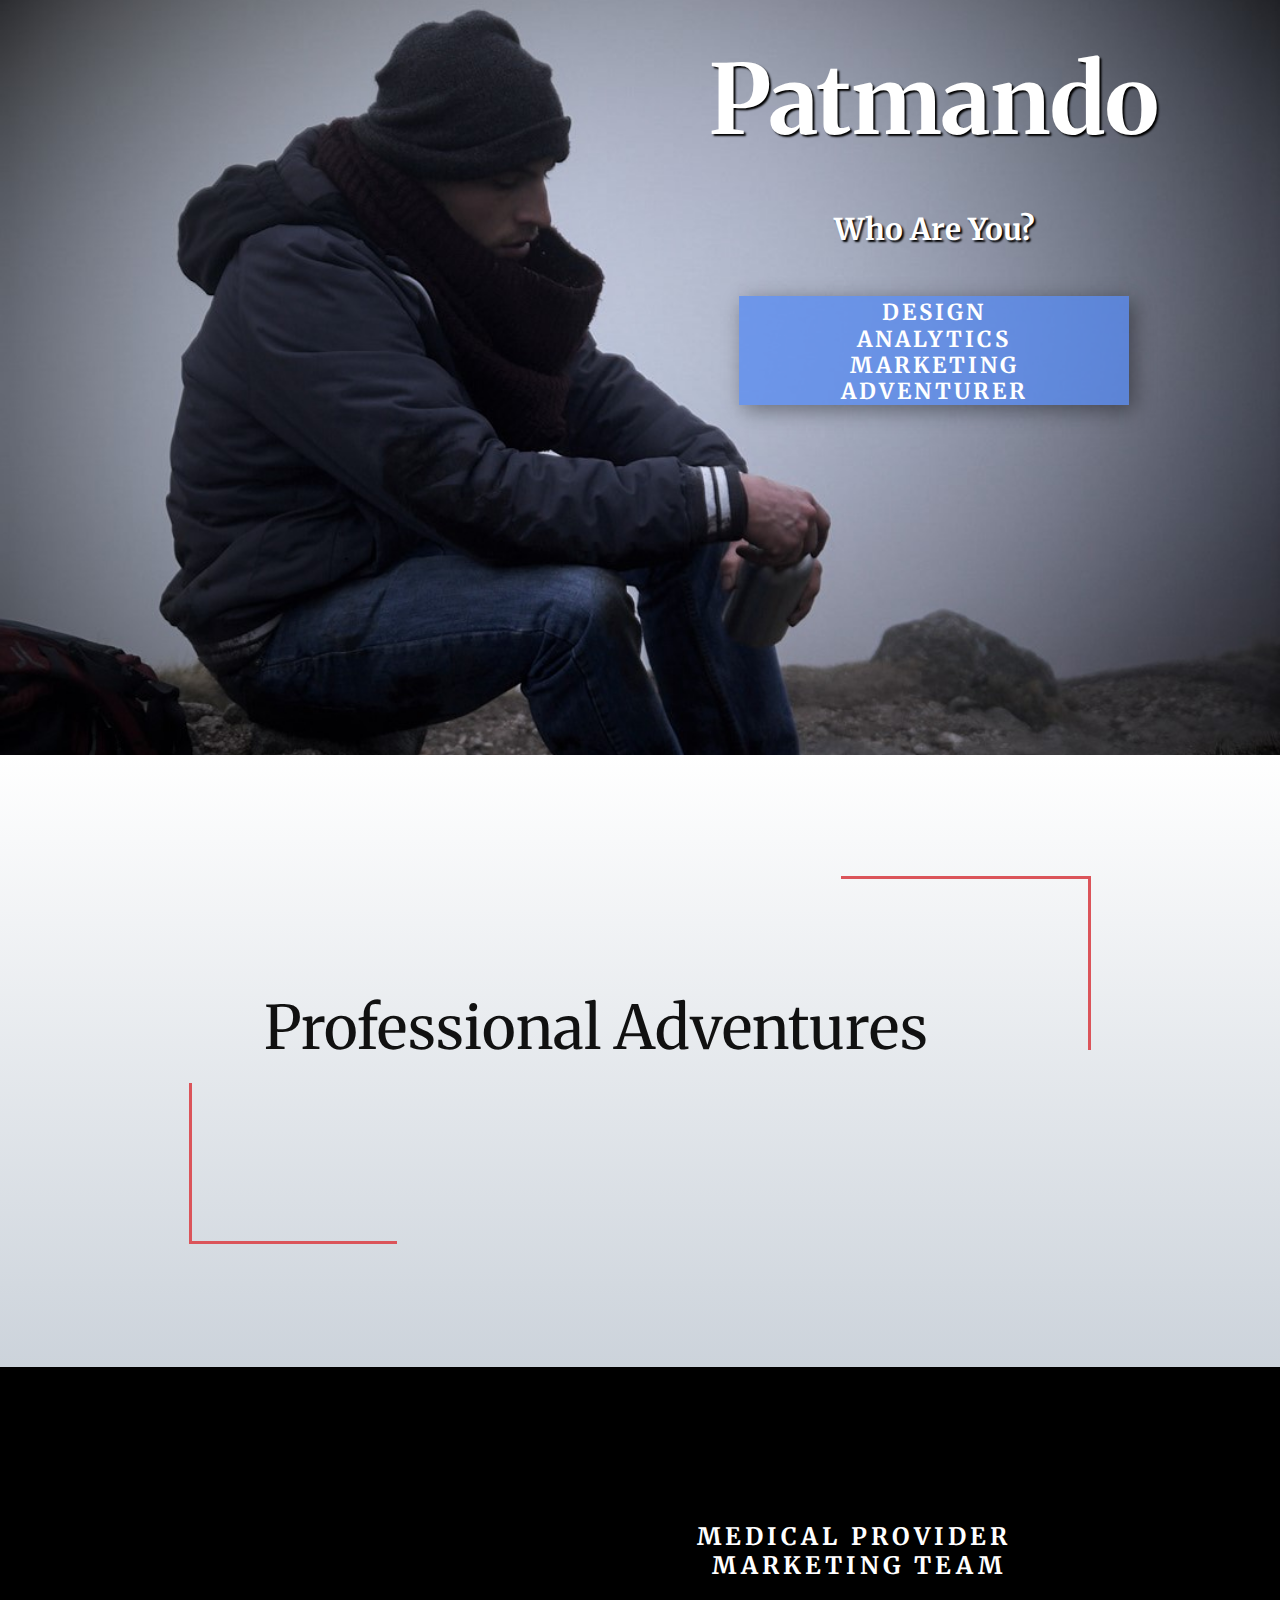
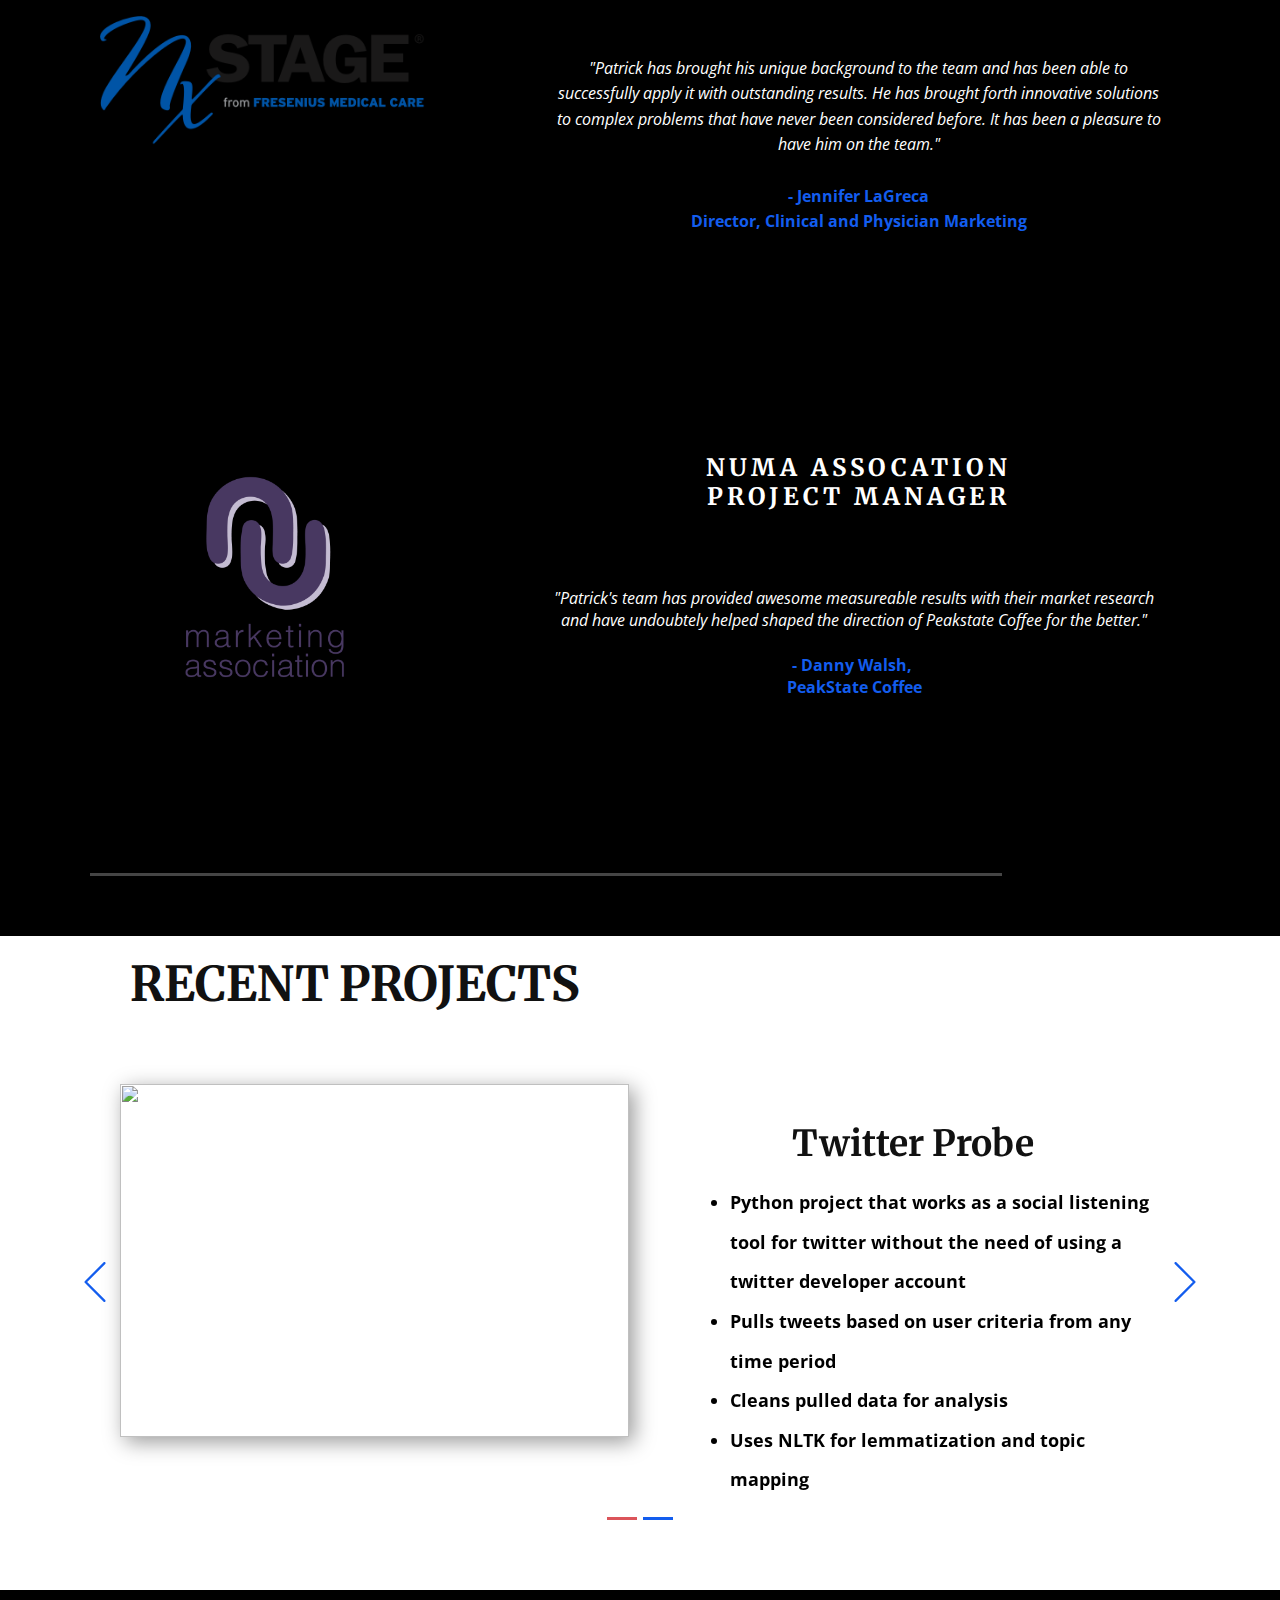
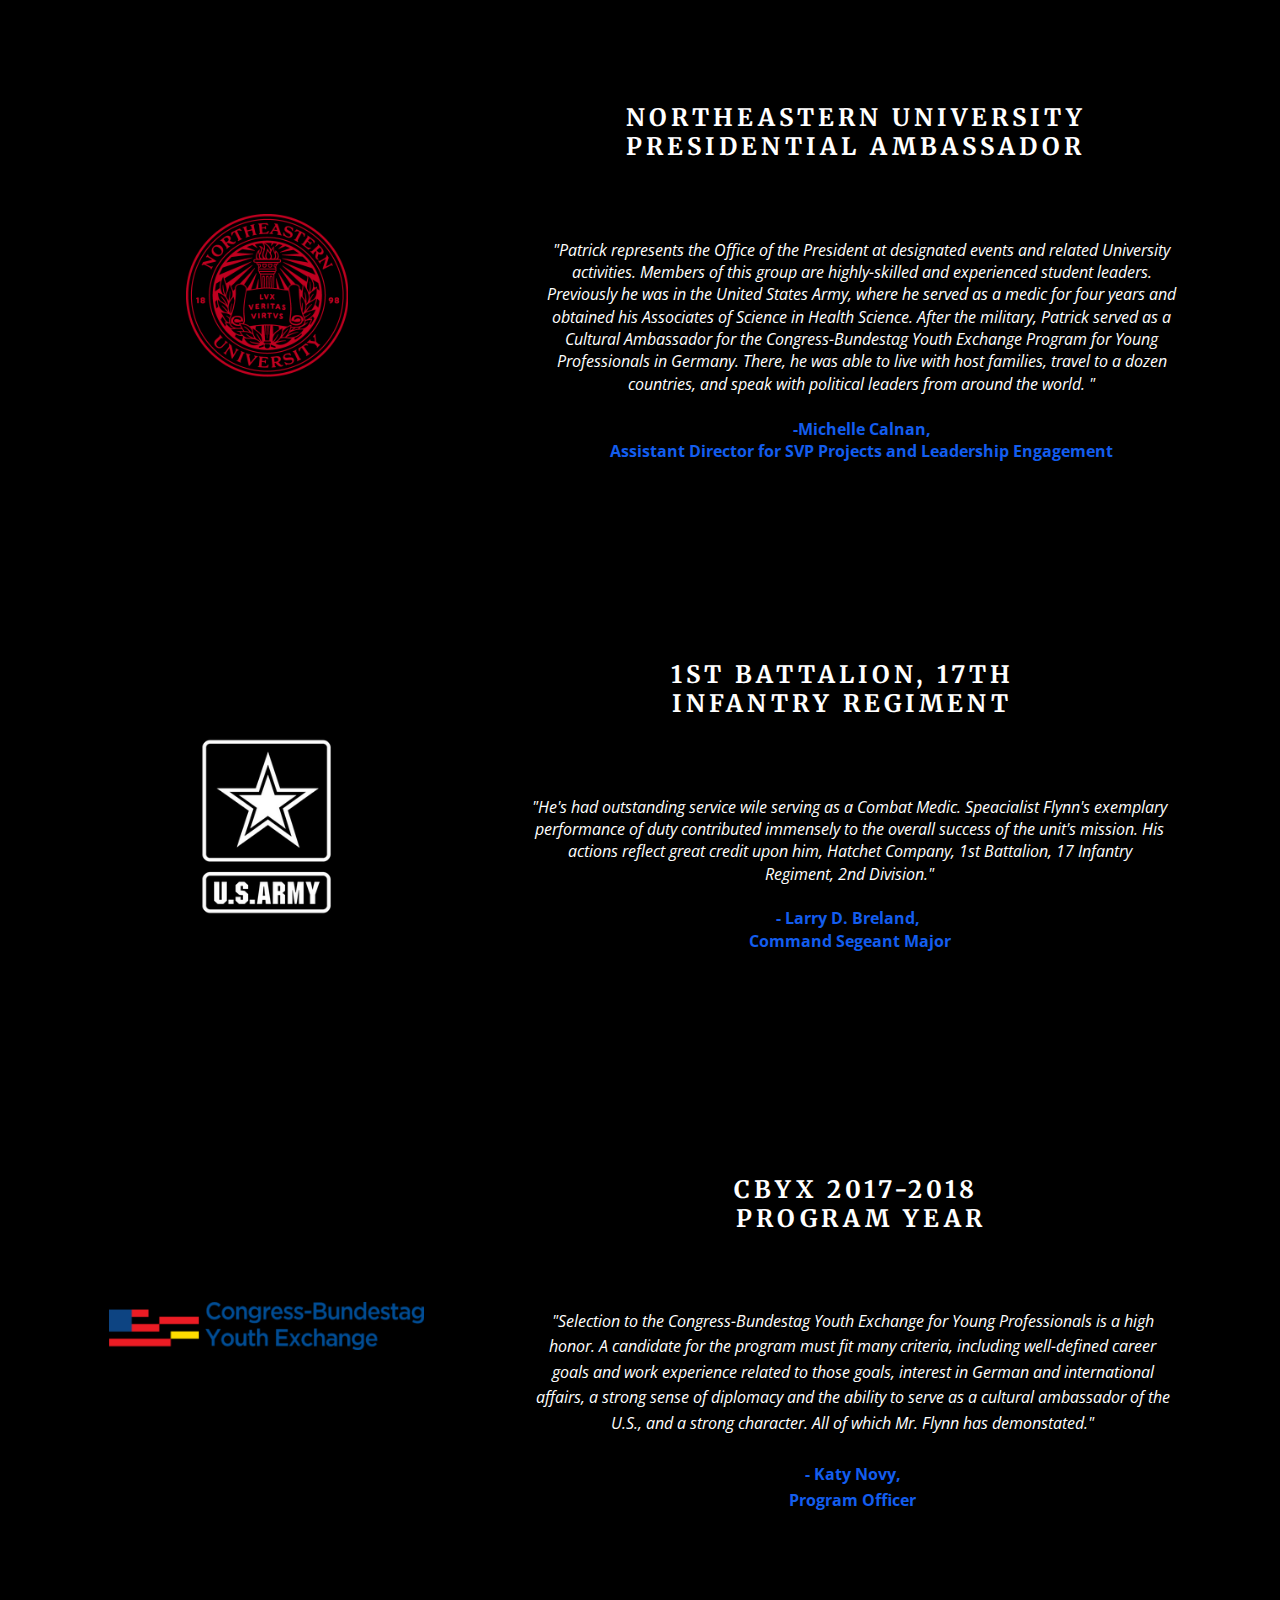
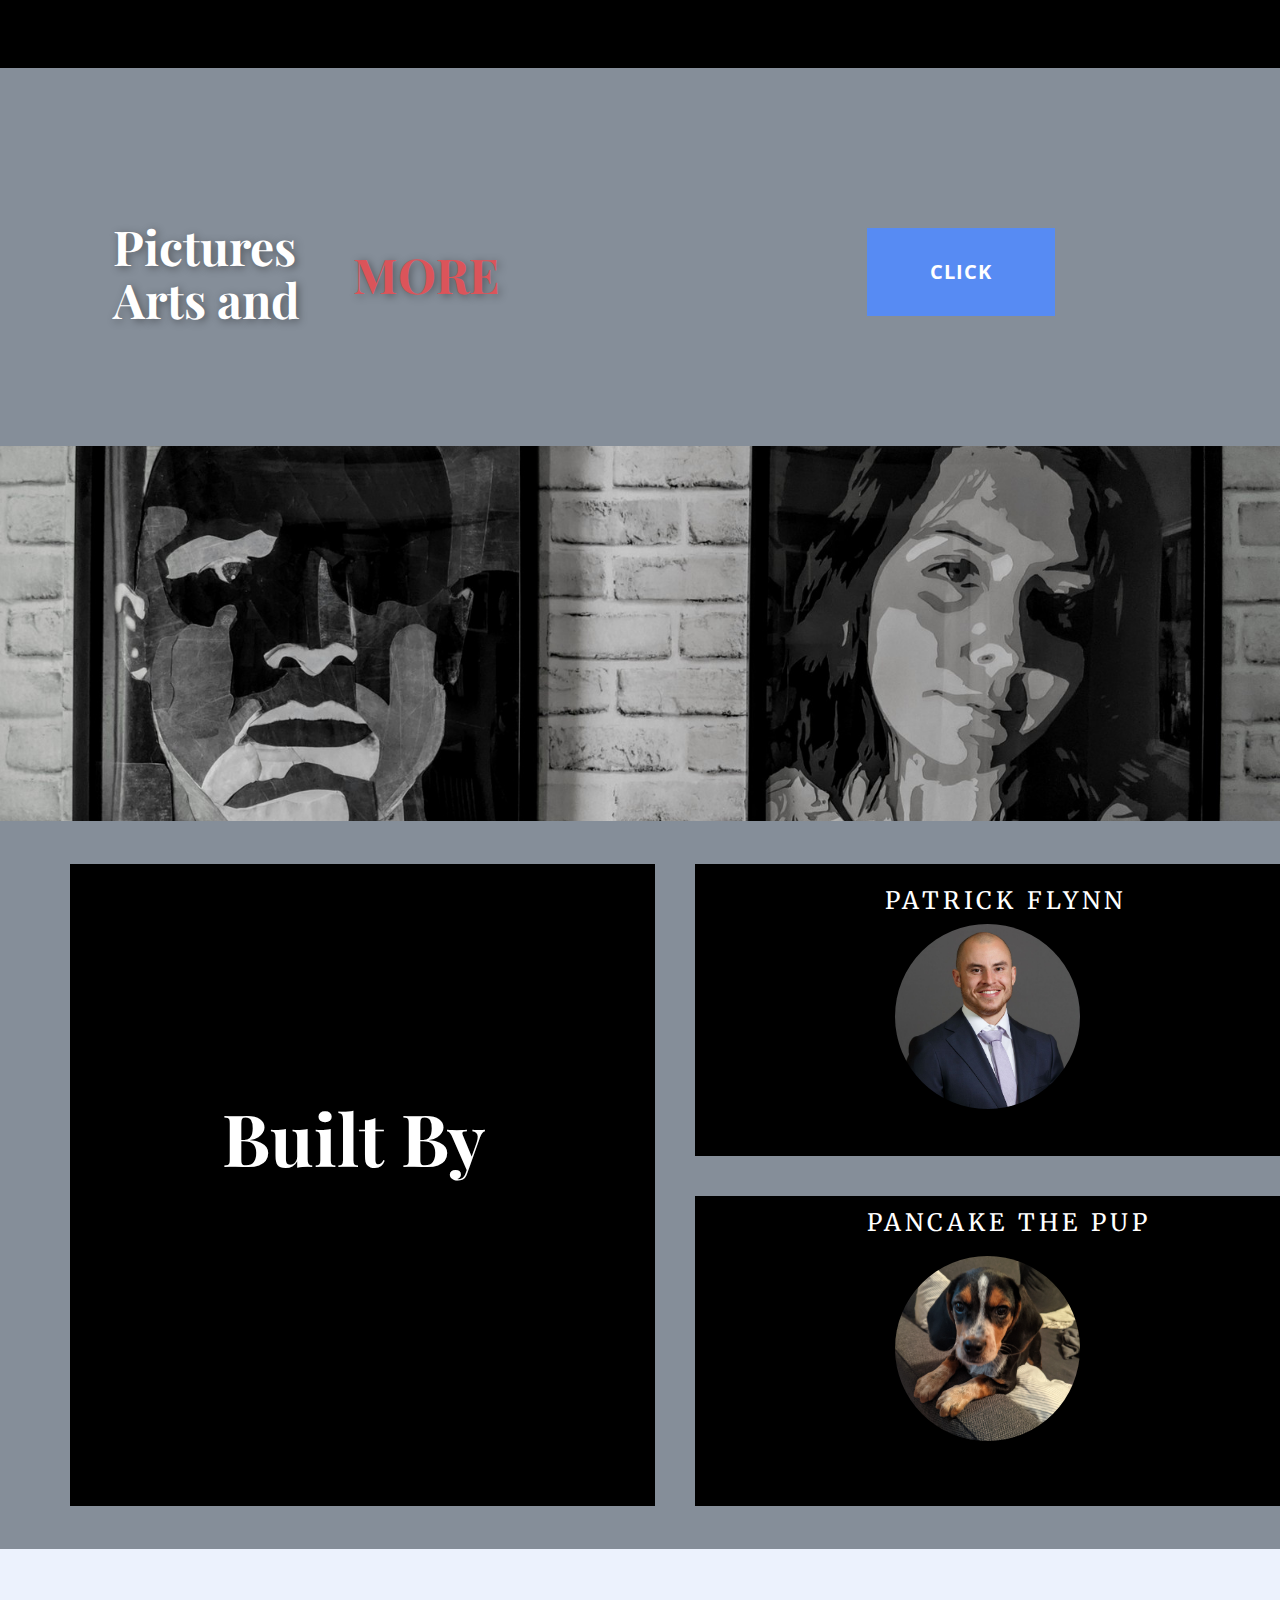
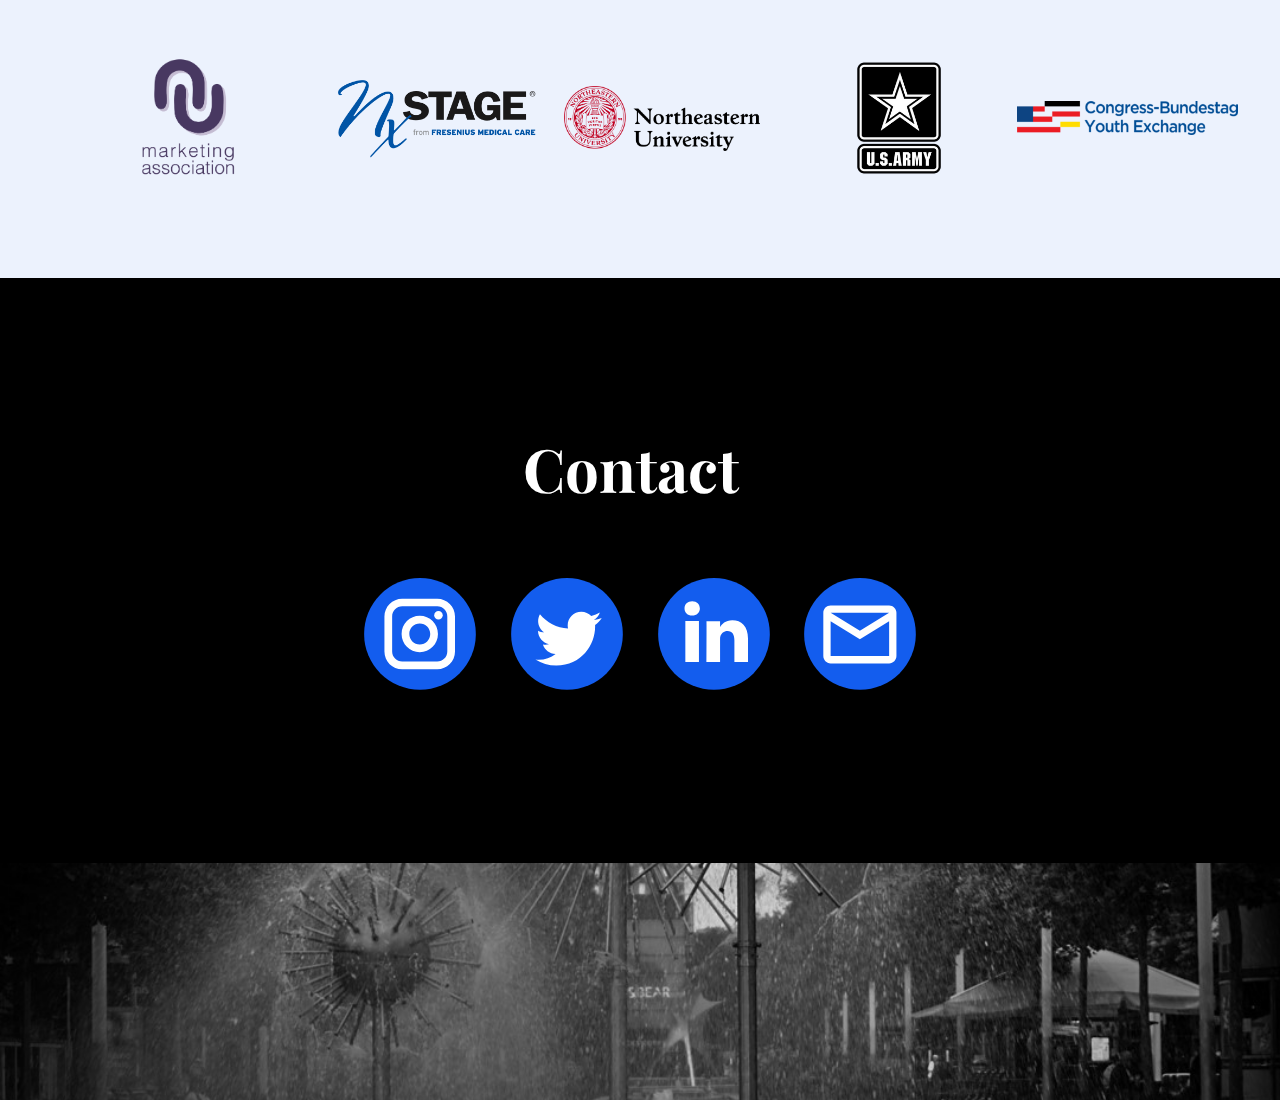
==== commit 7a118160: "Add files via upload" ====
--- a/Home.html
+++ b/Home.html
@@ -1,5 +1,5 @@
 <!DOCTYPE html>
-<html style="font-size: 16px;">
+<html style="font-size: 16px;" lang="en-US">
   <head>
     <meta name="viewport" content="width=device-width, initial-scale=1.0">
     <meta charset="utf-8">
@@ -11,11 +11,9 @@
 <link rel="stylesheet" href="Home.css" media="screen">
     <script class="u-script" type="text/javascript" src="jquery.js" defer=""></script>
     <script class="u-script" type="text/javascript" src="nicepage.js" defer=""></script>
-    <meta name="generator" content="Nicepage 3.14.0, nicepage.com">
+    <meta name="generator" content="Nicepage 3.23.2, nicepage.com">
     <link id="u-theme-google-font" rel="stylesheet" href="https://fonts.googleapis.com/css?family=Merriweather:300,300i,400,400i,700,700i,900,900i|Open+Sans:300,300i,400,400i,600,600i,700,700i,800,800i">
     <link id="u-page-google-font" rel="stylesheet" href="https://fonts.googleapis.com/css?family=Merriweather:300,300i,400,400i,700,700i,900,900i|Playfair+Display:400,400i,500,500i,600,600i,700,700i,800,800i,900,900i">
-    
-    
     
     
     
@@ -29,94 +27,46 @@
     <script type="application/ld+json">{
 		"@context": "http://schema.org",
 		"@type": "Organization",
-		"name": "",
-		"url": "index.html"
+		"name": "patrickcharlesflynn"
 }</script>
+    <meta name="theme-color" content="#135dee">
     <meta property="og:title" content="Home">
+    <meta property="og:description" content="">
     <meta property="og:type" content="website">
-    <meta name="theme-color" content="#135dee">
-    <link rel="canonical" href="index.html">
-    <meta property="og:url" content="index.html">
-  </head>
+  <script>
+    function gdprConfirmed() {
+        return true;
+    }
+    if (gdprConfirmed()) {
+    document.write("\
+    \
+    <!-- Google Analytics -->\
+    <gascript async src=\"https://www.googletagmanager.com/gtag/js?id=UA-198109753-1\"></gascript>\
+    <gascript>\
+        window.dataLayer = window.dataLayer || [];\
+        function gtag(){dataLayer.push(arguments);}\
+        gtag('js', new Date());\
+        gtag('config', 'UA-198109753-1');\
+    </gascript>\
+    <!-- End Google Analytics -->\
+    ".replace(/gascript/g, 'script'));
+    }
+    </script></head>
   <body class="u-body">
     <section class="u-align-center u-clearfix u-image u-section-1" id="carousel_c2cf" data-image-width="1080" data-image-height="952">
       <div class="u-clearfix u-sheet u-sheet-1">
-        <h2 class="u-custom-font u-font-merriweather u-text u-text-white u-text-1">Patmando<br>Who Are You?
+        <h2 class="u-custom-font u-font-merriweather u-text u-text-white u-text-1">Patmando<br>
+          <span style="font-size: 1.875rem;">Who Are You?</span>
         </h2>
         <div class="u-align-center u-container-style u-group u-opacity u-opacity-75 u-palette-1-light-1 u-group-1">
           <div class="u-container-layout u-valign-middle-sm u-container-layout-1">
-            <h4 class="u-text u-text-2">design<br>analytics<br>marketinG
+            <h4 class="u-text u-text-2">design<br>analytics<br>marketinG<br>Adventurer
             </h4>
           </div>
         </div>
-        <p class="u-text u-text-body-alt-color u-text-3">~ With every twist and turn</p>
-      </div>
-    </section>
-    <section class="u-clearfix u-gradient u-section-2" id="carousel_9566">
-      <div class="u-clearfix u-sheet u-valign-middle-xs u-sheet-1">
-        <div class="u-palette-2-base u-shape u-shape-circle u-shape-1"></div>
-        <div class="u-border-3 u-border-grey-dark-1 u-line u-line-horizontal u-line-1"></div>
-        <h2 class="u-custom-font u-font-merriweather u-text u-text-1">Bold<br>
-        </h2>
-        <h2 class="u-custom-font u-font-merriweather u-text u-text-2">Steps<br>
-        </h2>
-        <h2 class="u-custom-font u-font-merriweather u-text u-text-3">Forward<br>
-        </h2>
-      </div>
-    </section>
-    <section class="u-align-center u-clearfix u-image u-shading u-section-3" data-image-width="2169" data-image-height="1157" id="sec-4723">
-      <div class="u-clearfix u-sheet u-valign-middle-lg u-valign-middle-md u-valign-middle-sm u-valign-middle-xl u-sheet-1">
-        <div id="carousel-5989" data-interval="5000" data-u-ride="carousel" class="u-carousel u-carousel-left u-expanded-width-xs u-slider u-slider-1">
-          <ol class="u-absolute-hcenter u-carousel-indicators u-carousel-indicators-1">
-            <li data-u-target="#carousel-5989" class="u-active u-active-palette-2-base u-palette-1-base" data-u-slide-to="0" style="width: 18px; height: 4px;"></li>
-            <li data-u-target="#carousel-5989" class="u-active-palette-2-base u-palette-1-base" data-u-slide-to="1" style="width: 18px; height: 4px;"></li>
-            <li data-u-target="#carousel-5989" class="u-active-palette-2-base u-palette-1-base" data-u-slide-to="2" style="width: 18px; height: 4px;"></li>
-          </ol>
-          <div class="u-carousel-inner" role="listbox">
-            <div class="u-active u-align-center u-carousel-item u-container-style u-shape-rectangle u-slide">
-              <div class="u-container-layout u-container-layout-1"><span class="u-border-2 u-border-palette-1-base u-file-icon u-icon u-icon-circle u-spacing-10 u-text-palette-1-base u-icon-1"><img src="images/blockchain.png" alt=""></span>
-                <p class="u-custom-font u-font-merriweather u-large-text u-text u-text-black u-text-variant u-text-1">Every passing day I am continuely more intrigued by blockchain technology and where it might take us.&nbsp;<br>
-                  <br>My first exposure to it was in 2017 when a friend of mine told me to checkout Bitcoin. I was imediately sold on the hype. Not even a week later, I learned the harsh reality about investing in volatile markets.
-                </p>
-              </div>
-            </div>
-            <div class="u-align-center u-carousel-item u-container-style u-shape-rectangle u-slide u-carousel-item-2">
-              <div class="u-container-layout u-valign-top-xs u-container-layout-2"><span class="u-border-1 u-border-palette-1-base u-file-icon u-icon u-icon-circle u-spacing-8 u-white u-icon-2"><img src="images/noun_Volatilityindex_748496.png" alt=""></span>
-                <p class="u-custom-font u-font-merriweather u-large-text u-text u-text-black u-text-variant u-text-2">&nbsp;The volatility, however, only temporarily disuaded me. Since then, I have continued to learn more about this exciting space. The macroecomics and its driving forces, the underlying technology, and the different ways it has already been applied.&nbsp;<br>
-                  <br>&nbsp; I feel more confident than ever that it will continue to disrupt industries in new inventive ways.
-                </p>
-              </div>
-            </div>
-            <div class="u-align-center u-carousel-item u-container-style u-shape-rectangle u-slide u-carousel-item-3">
-              <div class="u-container-layout u-valign-top-xs u-container-layout-3"><span class="u-border-1 u-border-palette-1-base u-file-icon u-icon u-icon-circle u-spacing-10 u-text-palette-1-base u-icon-3"><img src="images/noun_career_2471087.png" alt=""></span>
-                <p class="u-large-text u-text u-text-black u-text-variant u-text-3">&nbsp;&nbsp;My goals remain the same. Continue to develope my marketing career on the&nbsp; research, data science, and machine learning side. But now with an added focus on blockchain technology, cryptocurrencies, and maybe in the healthcare field if such a thing exists yet.&nbsp;</p>
-              </div>
-            </div>
-          </div>
-          <a class="u-absolute-vcenter-lg u-absolute-vcenter-md u-absolute-vcenter-xl u-carousel-control u-carousel-control-prev u-icon-rectangle u-text-hover-palette-2-base u-text-palette-1-base u-carousel-control-1" href="#carousel-5989" role="button" data-u-slide="prev">
-            <span aria-hidden="true">
-              <svg viewBox="0 0 477.175 477.175"><path d="M145.188,238.575l215.5-215.5c5.3-5.3,5.3-13.8,0-19.1s-13.8-5.3-19.1,0l-225.1,225.1c-5.3,5.3-5.3,13.8,0,19.1l225.1,225
-		c2.6,2.6,6.1,4,9.5,4s6.9-1.3,9.5-4c5.3-5.3,5.3-13.8,0-19.1L145.188,238.575z"></path></svg>
-            </span>
-            <span class="sr-only">
-              <svg viewBox="0 0 477.175 477.175"><path d="M145.188,238.575l215.5-215.5c5.3-5.3,5.3-13.8,0-19.1s-13.8-5.3-19.1,0l-225.1,225.1c-5.3,5.3-5.3,13.8,0,19.1l225.1,225
-		c2.6,2.6,6.1,4,9.5,4s6.9-1.3,9.5-4c5.3-5.3,5.3-13.8,0-19.1L145.188,238.575z"></path></svg>
-            </span>
-          </a>
-          <a class="u-absolute-vcenter-lg u-absolute-vcenter-md u-absolute-vcenter-xl u-carousel-control u-carousel-control-next u-icon-rectangle u-text-hover-palette-2-base u-text-palette-1-base u-carousel-control-2" href="#carousel-5989" role="button" data-u-slide="next">
-            <span aria-hidden="true">
-              <svg viewBox="0 0 477.175 477.175"><path d="M360.731,229.075l-225.1-225.1c-5.3-5.3-13.8-5.3-19.1,0s-5.3,13.8,0,19.1l215.5,215.5l-215.5,215.5
-		c-5.3,5.3-5.3,13.8,0,19.1c2.6,2.6,6.1,4,9.5,4c3.4,0,6.9-1.3,9.5-4l225.1-225.1C365.931,242.875,365.931,234.275,360.731,229.075z"></path></svg>
-            </span>
-            <span class="sr-only">
-              <svg viewBox="0 0 477.175 477.175"><path d="M360.731,229.075l-225.1-225.1c-5.3-5.3-13.8-5.3-19.1,0s-5.3,13.8,0,19.1l215.5,215.5l-215.5,215.5
-		c-5.3,5.3-5.3,13.8,0,19.1c2.6,2.6,6.1,4,9.5,4c3.4,0,6.9-1.3,9.5-4l225.1-225.1C365.931,242.875,365.931,234.275,360.731,229.075z"></path></svg>
-            </span>
-          </a>
-        </div>
-      </div>
-    </section>
-    <section class="u-clearfix u-gradient u-section-4" id="carousel_e596">
+      </div>
+    </section>
+    <section class="u-clearfix u-gradient u-section-2" id="carousel_e596">
       <div class="u-clearfix u-sheet u-sheet-1">
         <h2 class="u-custom-font u-font-merriweather u-text u-text-1">Professional Adventures<br>
         </h2>
@@ -124,7 +74,7 @@
         <div class="u-border-3 u-border-palette-2-base u-shape u-shape-right u-shape-top u-shape-2"></div>
       </div>
     </section>
-    <section class="u-black u-clearfix u-section-5" id="carousel_321d">
+    <section class="u-black u-clearfix u-section-3" id="carousel_321d">
       <div class="u-clearfix u-sheet u-sheet-1">
         <div class="u-clearfix u-expanded-width u-gutter-52 u-layout-wrap u-layout-wrap-1">
           <div class="u-layout">
@@ -181,7 +131,7 @@
         <div class="u-border-3 u-border-grey-dark-1 u-line u-line-horizontal u-line-1"></div>
       </div>
     </section>
-    <section class="u-clearfix u-section-6" id="sec-9f8a">
+    <section class="u-clearfix u-section-4" id="sec-9f8a">
       <div class="u-clearfix u-sheet u-sheet-1">
         <h3 class="u-align-center-md u-align-center-sm u-align-center-xs u-text u-text-1">RECENT PROJECTS<span style="font-weight: 700;"></span>
         </h3>
@@ -246,7 +196,7 @@
         </div>
       </div>
     </section>
-    <section class="u-black u-clearfix u-section-7" id="carousel_e2d5">
+    <section class="u-black u-clearfix u-section-5" id="carousel_e2d5">
       <div class="u-clearfix u-sheet u-sheet-1">
         <div class="u-clearfix u-expanded-width u-gutter-38 u-layout-wrap u-layout-wrap-1">
           <div class="u-layout">
@@ -321,7 +271,7 @@
         </div>
       </div>
     </section>
-    <section class="u-clearfix u-palette-5-dark-1 u-section-8" id="carousel_b20b">
+    <section class="u-clearfix u-palette-5-dark-1 u-section-6" id="carousel_b20b">
       <div class="u-clearfix u-layout-wrap u-layout-wrap-1">
         <div class="u-layout">
           <div class="u-layout-row">
@@ -329,7 +279,7 @@
               <div class="u-container-layout u-valign-top-md u-valign-top-sm u-container-layout-1">
                 <h2 class="u-custom-font u-font-playfair-display u-text u-text-1">Pictures&nbsp;<br>Arts and&nbsp;<br>
                 </h2>
-                <h2 class="u-custom-font u-font-playfair-display u-text u-text-palette-2-light-1 u-text-2">MORE</h2>
+                <h2 class="u-custom-font u-font-playfair-display u-text u-text-palette-2-base u-text-2">MORE</h2>
               </div>
             </div>
             <div class="u-align-left u-container-style u-layout-cell u-right-cell u-size-30 u-layout-cell-2">
@@ -355,7 +305,7 @@
         </div>
       </div>
     </section>
-    <section class="u-clearfix u-palette-5-dark-1 u-valign-middle u-section-9" id="carousel_a3df">
+    <section class="u-clearfix u-palette-5-dark-1 u-valign-middle u-section-7" id="carousel_a3df">
       <div class="u-clearfix u-gutter-40 u-layout-wrap u-layout-wrap-1">
         <div class="u-layout">
           <div class="u-layout-row">
@@ -396,7 +346,7 @@
         </div>
       </div>
     </section>
-    <section class="u-clearfix u-custom-color-2 u-hidden-sm u-hidden-xs u-section-10" id="carousel_351b">
+    <section class="u-clearfix u-custom-color-2 u-hidden-sm u-hidden-xs u-section-8" id="carousel_351b">
       <div class="u-clearfix u-sheet u-sheet-1">
         <div class="u-clearfix u-layout-wrap u-layout-wrap-1">
           <div class="u-layout">
@@ -431,7 +381,7 @@
         </div>
       </div>
     </section>
-    <section class="u-black u-clearfix u-expanded-width-xl u-section-11" id="carousel_0273">
+    <section class="u-black u-clearfix u-expanded-width-xl u-section-9" id="carousel_0273">
       <div class="u-clearfix u-gutter-0 u-layout-wrap u-layout-wrap-1">
         <div class="u-gutter-0 u-layout">
           <div class="u-layout-row">
@@ -473,16 +423,6 @@
     
     
     
-    <section class="u-backlink u-clearfix u-grey-80">
-      <a class="u-link" href="https://nicepage.com/landing-page" target="_blank">
-        <span>Free Landing Page</span>
-      </a>
-      <p class="u-text">
-        <span>created with</span>
-      </p>
-      <a class="u-link" href="https://nicepage.com/website-builder" target="_blank">
-        <span>Free Website Builder</span>
-      </a>. 
-    </section>
+
   </body>
 </html>--- a/nicepage.css
+++ b/nicepage.css
@@ -4195,6 +4195,9 @@
 .u-background-effect {
   overflow: hidden;
 }
+.u-background-effect ~ .u-container-layout {
+  cursor: pointer;
+}
 /* Fade effect */
 .u-effect-fade .u-over-slide {
   opacity: 0;
@@ -4768,7 +4771,9 @@
   height: auto;
 }
 .u-form-horizontal label,
-.u-form-horizontal input {
+.u-form-horizontal input,
+.u-form-horizontal .u-form-select-wrapper,
+.u-form-horizontal .u-form-radio-button-wrapper {
   display: flex;
   align-items: center;
   justify-content: center;
@@ -5450,6 +5455,11 @@
 .u-form .u-form-group.u-form-agree label.u-label {
   margin-left: 5px;
 }
+.u-form .u-form-group.u-form-checkbox label.u-label a,
+.u-form .u-form-group.u-form-agree label.u-label a {
+  margin-top: 0;
+  margin-bottom: 0;
+}
 .u-form .u-form-horizontal .u-form-group.u-form-checkbox,
 .u-form .u-form-horizontal .u-form-group.u-form-agree {
   align-items: center;
@@ -5507,6 +5517,7 @@
   }
   .u-form-horizontal .u-form-group {
     border: 0.5rem solid transparent !important;
+    margin-right: 0 !important;
   }
   .u-form-horizontal label {
     display: none;
@@ -8390,40 +8401,6 @@
 .u-image-circle.u-image {
   border-radius: 50% !important;
 }
-.u-image-circle.u-expanded-width {
-  padding-bottom: 100%;
-  height: auto !important;
-}
-@media (min-width: 1200px) {
-  .u-image-circle.u-expanded-width-xl {
-    padding-bottom: 100%;
-    height: auto !important;
-  }
-}
-@media (min-width: 992px) and (max-width: 1199px) {
-  .u-image-circle.u-expanded-width-lg {
-    padding-bottom: 100%;
-    height: auto !important;
-  }
-}
-@media (min-width: 768px) and (max-width: 991px) {
-  .u-image-circle.u-expanded-width-md {
-    padding-bottom: 100%;
-    height: auto !important;
-  }
-}
-@media (min-width: 576px) and (max-width: 767px) {
-  .u-image-circle.u-expanded-width-sm {
-    padding-bottom: 100%;
-    height: auto !important;
-  }
-}
-@media (max-width: 575px) {
-  .u-image-circle.u-expanded-width-xs {
-    padding-bottom: 100%;
-    height: auto !important;
-  }
-}
 .u-image-round {
   border-radius: 10px;
 }
@@ -8523,6 +8500,42 @@
     margin-right: 0 !important;
   }
 }
+.u-preserve-proportions.u-expanded-width > * {
+  position: absolute !important;
+}
+.u-preserve-proportions.u-expanded-width-xl > * {
+  position: absolute !important;
+}
+.u-preserve-proportions.u-expanded-width-lg > * {
+  position: absolute !important;
+}
+.u-preserve-proportions.u-expanded-width-md > * {
+  position: absolute !important;
+}
+.u-preserve-proportions.u-expanded-width-sm > * {
+  position: absolute !important;
+}
+.u-preserve-proportions.u-expanded-width-xs > * {
+  position: absolute !important;
+}
+.u-preserve-proportions.u-expanded-width > .u-preserve-proportions-child {
+  position: relative !important;
+}
+.u-preserve-proportions.u-expanded-width-xl > .u-preserve-proportions-child {
+  position: relative !important;
+}
+.u-preserve-proportions.u-expanded-width-lg > .u-preserve-proportions-child {
+  position: relative !important;
+}
+.u-preserve-proportions.u-expanded-width-md > .u-preserve-proportions-child {
+  position: relative !important;
+}
+.u-preserve-proportions.u-expanded-width-sm > .u-preserve-proportions-child {
+  position: relative !important;
+}
+.u-preserve-proportions.u-expanded-width-xs > .u-preserve-proportions-child {
+  position: relative !important;
+}
 .u-expanded-height {
   position: absolute !important;
   height: 100% !important;
@@ -8703,9 +8716,44 @@
     overflow: hidden;
   }
 }
+@media (min-width: 576px) and (max-width: 767px) {
+  .u-layout-wrap:not(.u-layout-custom-sm) .u-layout-row > * {
+    min-width: 100%;
+  }
+  .u-layout-wrap:not(.u-layout-custom-sm) .u-layout {
+    margin-left: 0 !important;
+    margin-right: 0 !important;
+  }
+  .u-layout-wrap:not(.u-layout-custom-sm) .u-layout .u-layout-cell {
+    border-left: 0 !important;
+    border-right: 0 !important;
+  }
+  .u-absolute-hcenter,
+  .u-absolute-hcenter-sm {
+    max-width: 100%;
+  }
+}
+@media (max-width: 575px) {
+  .u-layout-wrap:not(.u-layout-custom-xs) .u-layout-row > * {
+    min-width: 100%;
+  }
+  .u-layout-wrap:not(.u-layout-custom-xs) .u-layout {
+    margin-left: 0 !important;
+    margin-right: 0 !important;
+  }
+  .u-layout-wrap:not(.u-layout-custom-xs) .u-layout .u-layout-cell {
+    border-left: 0 !important;
+    border-right: 0 !important;
+  }
+  .u-absolute-hcenter,
+  .u-absolute-hcenter-xs {
+    max-width: 100%;
+  }
+}
 .u-layout-row > .u-size-60 {
   flex: 0 0 100%;
   max-width: 100%;
+  min-width: 100%;
 }
 .u-layout-col > .u-size-60 {
   flex: 60 0 100%;
@@ -8713,6 +8761,7 @@
 .u-layout-row > .u-size-59 {
   flex: 0 0 98.33333333%;
   max-width: 98.33333333%;
+  min-width: 98.33333333%;
 }
 .u-layout-col > .u-size-59 {
   flex: 59 0 98.33333333%;
@@ -8720,6 +8769,7 @@
 .u-layout-row > .u-size-58 {
   flex: 0 0 96.66666667%;
   max-width: 96.66666667%;
+  min-width: 96.66666667%;
 }
 .u-layout-col > .u-size-58 {
   flex: 58 0 96.66666667%;
@@ -8727,6 +8777,7 @@
 .u-layout-row > .u-size-57 {
   flex: 0 0 95%;
   max-width: 95%;
+  min-width: 95%;
 }
 .u-layout-col > .u-size-57 {
   flex: 57 0 95%;
@@ -8734,6 +8785,7 @@
 .u-layout-row > .u-size-56 {
   flex: 0 0 93.33333333%;
   max-width: 93.33333333%;
+  min-width: 93.33333333%;
 }
 .u-layout-col > .u-size-56 {
   flex: 56 0 93.33333333%;
@@ -8741,6 +8793,7 @@
 .u-layout-row > .u-size-55 {
   flex: 0 0 91.66666667%;
   max-width: 91.66666667%;
+  min-width: 91.66666667%;
 }
 .u-layout-col > .u-size-55 {
   flex: 55 0 91.66666667%;
@@ -8748,6 +8801,7 @@
 .u-layout-row > .u-size-54 {
   flex: 0 0 90%;
   max-width: 90%;
+  min-width: 90%;
 }
 .u-layout-col > .u-size-54 {
   flex: 54 0 90%;
@@ -8755,6 +8809,7 @@
 .u-layout-row > .u-size-53 {
   flex: 0 0 88.33333333%;
   max-width: 88.33333333%;
+  min-width: 88.33333333%;
 }
 .u-layout-col > .u-size-53 {
   flex: 53 0 88.33333333%;
@@ -8762,6 +8817,7 @@
 .u-layout-row > .u-size-52 {
   flex: 0 0 86.66666667%;
   max-width: 86.66666667%;
+  min-width: 86.66666667%;
 }
 .u-layout-col > .u-size-52 {
   flex: 52 0 86.66666667%;
@@ -8769,6 +8825,7 @@
 .u-layout-row > .u-size-51 {
   flex: 0 0 85%;
   max-width: 85%;
+  min-width: 85%;
 }
 .u-layout-col > .u-size-51 {
   flex: 51 0 85%;
@@ -8776,6 +8833,7 @@
 .u-layout-row > .u-size-50 {
   flex: 0 0 83.33333333%;
   max-width: 83.33333333%;
+  min-width: 83.33333333%;
 }
 .u-layout-col > .u-size-50 {
   flex: 50 0 83.33333333%;
@@ -8783,6 +8841,7 @@
 .u-layout-row > .u-size-49 {
   flex: 0 0 81.66666667%;
   max-width: 81.66666667%;
+  min-width: 81.66666667%;
 }
 .u-layout-col > .u-size-49 {
   flex: 49 0 81.66666667%;
@@ -8790,6 +8849,7 @@
 .u-layout-row > .u-size-48 {
   flex: 0 0 80%;
   max-width: 80%;
+  min-width: 80%;
 }
 .u-layout-col > .u-size-48 {
   flex: 48 0 80%;
@@ -8797,6 +8857,7 @@
 .u-layout-row > .u-size-47 {
   flex: 0 0 78.33333333%;
   max-width: 78.33333333%;
+  min-width: 78.33333333%;
 }
 .u-layout-col > .u-size-47 {
   flex: 47 0 78.33333333%;
@@ -8804,6 +8865,7 @@
 .u-layout-row > .u-size-46 {
   flex: 0 0 76.66666667%;
   max-width: 76.66666667%;
+  min-width: 76.66666667%;
 }
 .u-layout-col > .u-size-46 {
   flex: 46 0 76.66666667%;
@@ -8811,6 +8873,7 @@
 .u-layout-row > .u-size-45 {
   flex: 0 0 75%;
   max-width: 75%;
+  min-width: 75%;
 }
 .u-layout-col > .u-size-45 {
   flex: 45 0 75%;
@@ -8818,6 +8881,7 @@
 .u-layout-row > .u-size-44 {
   flex: 0 0 73.33333333%;
   max-width: 73.33333333%;
+  min-width: 73.33333333%;
 }
 .u-layout-col > .u-size-44 {
   flex: 44 0 73.33333333%;
@@ -8825,6 +8889,7 @@
 .u-layout-row > .u-size-43 {
   flex: 0 0 71.66666667%;
   max-width: 71.66666667%;
+  min-width: 71.66666667%;
 }
 .u-layout-col > .u-size-43 {
   flex: 43 0 71.66666667%;
@@ -8832,6 +8897,7 @@
 .u-layout-row > .u-size-42 {
   flex: 0 0 70%;
   max-width: 70%;
+  min-width: 70%;
 }
 .u-layout-col > .u-size-42 {
   flex: 42 0 70%;
@@ -8839,6 +8905,7 @@
 .u-layout-row > .u-size-41 {
   flex: 0 0 68.33333333%;
   max-width: 68.33333333%;
+  min-width: 68.33333333%;
 }
 .u-layout-col > .u-size-41 {
   flex: 41 0 68.33333333%;
@@ -8846,6 +8913,7 @@
 .u-layout-row > .u-size-40 {
   flex: 0 0 66.66666667%;
   max-width: 66.66666667%;
+  min-width: 66.66666667%;
 }
 .u-layout-col > .u-size-40 {
   flex: 40 0 66.66666667%;
@@ -8853,6 +8921,7 @@
 .u-layout-row > .u-size-39 {
   flex: 0 0 65%;
   max-width: 65%;
+  min-width: 65%;
 }
 .u-layout-col > .u-size-39 {
   flex: 39 0 65%;
@@ -8860,6 +8929,7 @@
 .u-layout-row > .u-size-38 {
   flex: 0 0 63.33333333%;
   max-width: 63.33333333%;
+  min-width: 63.33333333%;
 }
 .u-layout-col > .u-size-38 {
   flex: 38 0 63.33333333%;
@@ -8867,6 +8937,7 @@
 .u-layout-row > .u-size-37 {
   flex: 0 0 61.66666667%;
   max-width: 61.66666667%;
+  min-width: 61.66666667%;
 }
 .u-layout-col > .u-size-37 {
   flex: 37 0 61.66666667%;
@@ -8874,6 +8945,7 @@
 .u-layout-row > .u-size-36 {
   flex: 0 0 60%;
   max-width: 60%;
+  min-width: 60%;
 }
 .u-layout-col > .u-size-36 {
   flex: 36 0 60%;
@@ -8881,6 +8953,7 @@
 .u-layout-row > .u-size-35 {
   flex: 0 0 58.33333333%;
   max-width: 58.33333333%;
+  min-width: 58.33333333%;
 }
 .u-layout-col > .u-size-35 {
   flex: 35 0 58.33333333%;
@@ -8888,6 +8961,7 @@
 .u-layout-row > .u-size-34 {
   flex: 0 0 56.66666667%;
   max-width: 56.66666667%;
+  min-width: 56.66666667%;
 }
 .u-layout-col > .u-size-34 {
   flex: 34 0 56.66666667%;
@@ -8895,6 +8969,7 @@
 .u-layout-row > .u-size-33 {
   flex: 0 0 55%;
   max-width: 55%;
+  min-width: 55%;
 }
 .u-layout-col > .u-size-33 {
   flex: 33 0 55%;
@@ -8902,6 +8977,7 @@
 .u-layout-row > .u-size-32 {
   flex: 0 0 53.33333333%;
   max-width: 53.33333333%;
+  min-width: 53.33333333%;
 }
 .u-layout-col > .u-size-32 {
   flex: 32 0 53.33333333%;
@@ -8909,6 +8985,7 @@
 .u-layout-row > .u-size-31 {
   flex: 0 0 51.66666667%;
   max-width: 51.66666667%;
+  min-width: 51.66666667%;
 }
 .u-layout-col > .u-size-31 {
   flex: 31 0 51.66666667%;
@@ -8916,6 +8993,7 @@
 .u-layout-row > .u-size-30 {
   flex: 0 0 50%;
   max-width: 50%;
+  min-width: 50%;
 }
 .u-layout-col > .u-size-30 {
   flex: 30 0 50%;
@@ -8923,6 +9001,7 @@
 .u-layout-row > .u-size-29 {
   flex: 0 0 48.33333333%;
   max-width: 48.33333333%;
+  min-width: 48.33333333%;
 }
 .u-layout-col > .u-size-29 {
   flex: 29 0 48.33333333%;
@@ -8930,6 +9009,7 @@
 .u-layout-row > .u-size-28 {
   flex: 0 0 46.66666667%;
   max-width: 46.66666667%;
+  min-width: 46.66666667%;
 }
 .u-layout-col > .u-size-28 {
   flex: 28 0 46.66666667%;
@@ -8937,6 +9017,7 @@
 .u-layout-row > .u-size-27 {
   flex: 0 0 45%;
   max-width: 45%;
+  min-width: 45%;
 }
 .u-layout-col > .u-size-27 {
   flex: 27 0 45%;
@@ -8944,6 +9025,7 @@
 .u-layout-row > .u-size-26 {
   flex: 0 0 43.33333333%;
   max-width: 43.33333333%;
+  min-width: 43.33333333%;
 }
 .u-layout-col > .u-size-26 {
   flex: 26 0 43.33333333%;
@@ -8951,6 +9033,7 @@
 .u-layout-row > .u-size-25 {
   flex: 0 0 41.66666667%;
   max-width: 41.66666667%;
+  min-width: 41.66666667%;
 }
 .u-layout-col > .u-size-25 {
   flex: 25 0 41.66666667%;
@@ -8958,6 +9041,7 @@
 .u-layout-row > .u-size-24 {
   flex: 0 0 40%;
   max-width: 40%;
+  min-width: 40%;
 }
 .u-layout-col > .u-size-24 {
   flex: 24 0 40%;
@@ -8965,6 +9049,7 @@
 .u-layout-row > .u-size-23 {
   flex: 0 0 38.33333333%;
   max-width: 38.33333333%;
+  min-width: 38.33333333%;
 }
 .u-layout-col > .u-size-23 {
   flex: 23 0 38.33333333%;
@@ -8972,6 +9057,7 @@
 .u-layout-row > .u-size-22 {
   flex: 0 0 36.66666667%;
   max-width: 36.66666667%;
+  min-width: 36.66666667%;
 }
 .u-layout-col > .u-size-22 {
   flex: 22 0 36.66666667%;
@@ -8979,6 +9065,7 @@
 .u-layout-row > .u-size-21 {
   flex: 0 0 35%;
   max-width: 35%;
+  min-width: 35%;
 }
 .u-layout-col > .u-size-21 {
   flex: 21 0 35%;
@@ -8986,6 +9073,7 @@
 .u-layout-row > .u-size-20 {
   flex: 0 0 33.33333333%;
   max-width: 33.33333333%;
+  min-width: 33.33333333%;
 }
 .u-layout-col > .u-size-20 {
   flex: 20 0 33.33333333%;
@@ -8993,6 +9081,7 @@
 .u-layout-row > .u-size-19 {
   flex: 0 0 31.66666667%;
   max-width: 31.66666667%;
+  min-width: 31.66666667%;
 }
 .u-layout-col > .u-size-19 {
   flex: 19 0 31.66666667%;
@@ -9000,6 +9089,7 @@
 .u-layout-row > .u-size-18 {
   flex: 0 0 30%;
   max-width: 30%;
+  min-width: 30%;
 }
 .u-layout-col > .u-size-18 {
   flex: 18 0 30%;
@@ -9007,6 +9097,7 @@
 .u-layout-row > .u-size-17 {
   flex: 0 0 28.33333333%;
   max-width: 28.33333333%;
+  min-width: 28.33333333%;
 }
 .u-layout-col > .u-size-17 {
   flex: 17 0 28.33333333%;
@@ -9014,6 +9105,7 @@
 .u-layout-row > .u-size-16 {
   flex: 0 0 26.66666667%;
   max-width: 26.66666667%;
+  min-width: 26.66666667%;
 }
 .u-layout-col > .u-size-16 {
   flex: 16 0 26.66666667%;
@@ -9021,6 +9113,7 @@
 .u-layout-row > .u-size-15 {
   flex: 0 0 25%;
   max-width: 25%;
+  min-width: 25%;
 }
 .u-layout-col > .u-size-15 {
   flex: 15 0 25%;
@@ -9028,6 +9121,7 @@
 .u-layout-row > .u-size-14 {
   flex: 0 0 23.33333333%;
   max-width: 23.33333333%;
+  min-width: 23.33333333%;
 }
 .u-layout-col > .u-size-14 {
   flex: 14 0 23.33333333%;
@@ -9035,6 +9129,7 @@
 .u-layout-row > .u-size-13 {
   flex: 0 0 21.66666667%;
   max-width: 21.66666667%;
+  min-width: 21.66666667%;
 }
 .u-layout-col > .u-size-13 {
   flex: 13 0 21.66666667%;
@@ -9042,6 +9137,7 @@
 .u-layout-row > .u-size-12 {
   flex: 0 0 20%;
   max-width: 20%;
+  min-width: 20%;
 }
 .u-layout-col > .u-size-12 {
   flex: 12 0 20%;
@@ -9049,6 +9145,7 @@
 .u-layout-row > .u-size-11 {
   flex: 0 0 18.33333333%;
   max-width: 18.33333333%;
+  min-width: 18.33333333%;
 }
 .u-layout-col > .u-size-11 {
   flex: 11 0 18.33333333%;
@@ -9056,6 +9153,7 @@
 .u-layout-row > .u-size-10 {
   flex: 0 0 16.66666667%;
   max-width: 16.66666667%;
+  min-width: 16.66666667%;
 }
 .u-layout-col > .u-size-10 {
   flex: 10 0 16.66666667%;
@@ -9063,6 +9161,7 @@
 .u-layout-row > .u-size-9 {
   flex: 0 0 15%;
   max-width: 15%;
+  min-width: 15%;
 }
 .u-layout-col > .u-size-9 {
   flex: 9 0 15%;
@@ -9070,6 +9169,7 @@
 .u-layout-row > .u-size-8 {
   flex: 0 0 13.33333333%;
   max-width: 13.33333333%;
+  min-width: 13.33333333%;
 }
 .u-layout-col > .u-size-8 {
   flex: 8 0 13.33333333%;
@@ -9077,6 +9177,7 @@
 .u-layout-row > .u-size-7 {
   flex: 0 0 11.66666667%;
   max-width: 11.66666667%;
+  min-width: 11.66666667%;
 }
 .u-layout-col > .u-size-7 {
   flex: 7 0 11.66666667%;
@@ -9084,6 +9185,7 @@
 .u-layout-row > .u-size-6 {
   flex: 0 0 10%;
   max-width: 10%;
+  min-width: 10%;
 }
 .u-layout-col > .u-size-6 {
   flex: 6 0 10%;
@@ -9091,6 +9193,7 @@
 .u-layout-row > .u-size-5 {
   flex: 0 0 8.33333333%;
   max-width: 8.33333333%;
+  min-width: 8.33333333%;
 }
 .u-layout-col > .u-size-5 {
   flex: 5 0 8.33333333%;
@@ -9098,6 +9201,7 @@
 .u-layout-row > .u-size-4 {
   flex: 0 0 6.66666667%;
   max-width: 6.66666667%;
+  min-width: 6.66666667%;
 }
 .u-layout-col > .u-size-4 {
   flex: 4 0 6.66666667%;
@@ -9105,6 +9209,7 @@
 .u-layout-row > .u-size-3 {
   flex: 0 0 5%;
   max-width: 5%;
+  min-width: 5%;
 }
 .u-layout-col > .u-size-3 {
   flex: 3 0 5%;
@@ -9112,6 +9217,7 @@
 .u-layout-row > .u-size-2 {
   flex: 0 0 3.33333333%;
   max-width: 3.33333333%;
+  min-width: 3.33333333%;
 }
 .u-layout-col > .u-size-2 {
   flex: 2 0 3.33333333%;
@@ -9119,6 +9225,7 @@
 .u-layout-row > .u-size-1 {
   flex: 0 0 1.66666667%;
   max-width: 1.66666667%;
+  min-width: 1.66666667%;
 }
 .u-layout-col > .u-size-1 {
   flex: 1 0 1.66666667%;
@@ -9126,6 +9233,7 @@
 .u-layout-row > .u-size-0 {
   flex: 0 0 0%;
   max-width: 0%;
+  min-width: 0%;
 }
 .u-layout-col > .u-size-0 {
   flex: 0 0 0%;
@@ -9134,6 +9242,7 @@
   .u-layout-row > .u-size-60-xl {
     flex: 0 0 100%;
     max-width: 100%;
+    min-width: 100%;
   }
   .u-layout-col > .u-size-60-xl {
     flex: 60 0 100%;
@@ -9141,6 +9250,7 @@
   .u-layout-row > .u-size-59-xl {
     flex: 0 0 98.33333333%;
     max-width: 98.33333333%;
+    min-width: 98.33333333%;
   }
   .u-layout-col > .u-size-59-xl {
     flex: 59 0 98.33333333%;
@@ -9148,6 +9258,7 @@
   .u-layout-row > .u-size-58-xl {
     flex: 0 0 96.66666667%;
     max-width: 96.66666667%;
+    min-width: 96.66666667%;
   }
   .u-layout-col > .u-size-58-xl {
     flex: 58 0 96.66666667%;
@@ -9155,6 +9266,7 @@
   .u-layout-row > .u-size-57-xl {
     flex: 0 0 95%;
     max-width: 95%;
+    min-width: 95%;
   }
   .u-layout-col > .u-size-57-xl {
     flex: 57 0 95%;
@@ -9162,6 +9274,7 @@
   .u-layout-row > .u-size-56-xl {
     flex: 0 0 93.33333333%;
     max-width: 93.33333333%;
+    min-width: 93.33333333%;
   }
   .u-layout-col > .u-size-56-xl {
     flex: 56 0 93.33333333%;
@@ -9169,6 +9282,7 @@
   .u-layout-row > .u-size-55-xl {
     flex: 0 0 91.66666667%;
     max-width: 91.66666667%;
+    min-width: 91.66666667%;
   }
   .u-layout-col > .u-size-55-xl {
     flex: 55 0 91.66666667%;
@@ -9176,6 +9290,7 @@
   .u-layout-row > .u-size-54-xl {
     flex: 0 0 90%;
     max-width: 90%;
+    min-width: 90%;
   }
   .u-layout-col > .u-size-54-xl {
     flex: 54 0 90%;
@@ -9183,6 +9298,7 @@
   .u-layout-row > .u-size-53-xl {
     flex: 0 0 88.33333333%;
     max-width: 88.33333333%;
+    min-width: 88.33333333%;
   }
   .u-layout-col > .u-size-53-xl {
     flex: 53 0 88.33333333%;
@@ -9190,6 +9306,7 @@
   .u-layout-row > .u-size-52-xl {
     flex: 0 0 86.66666667%;
     max-width: 86.66666667%;
+    min-width: 86.66666667%;
   }
   .u-layout-col > .u-size-52-xl {
     flex: 52 0 86.66666667%;
@@ -9197,6 +9314,7 @@
   .u-layout-row > .u-size-51-xl {
     flex: 0 0 85%;
     max-width: 85%;
+    min-width: 85%;
   }
   .u-layout-col > .u-size-51-xl {
     flex: 51 0 85%;
@@ -9204,6 +9322,7 @@
   .u-layout-row > .u-size-50-xl {
     flex: 0 0 83.33333333%;
     max-width: 83.33333333%;
+    min-width: 83.33333333%;
   }
   .u-layout-col > .u-size-50-xl {
     flex: 50 0 83.33333333%;
@@ -9211,6 +9330,7 @@
   .u-layout-row > .u-size-49-xl {
     flex: 0 0 81.66666667%;
     max-width: 81.66666667%;
+    min-width: 81.66666667%;
   }
   .u-layout-col > .u-size-49-xl {
     flex: 49 0 81.66666667%;
@@ -9218,6 +9338,7 @@
   .u-layout-row > .u-size-48-xl {
     flex: 0 0 80%;
     max-width: 80%;
+    min-width: 80%;
   }
   .u-layout-col > .u-size-48-xl {
     flex: 48 0 80%;
@@ -9225,6 +9346,7 @@
   .u-layout-row > .u-size-47-xl {
     flex: 0 0 78.33333333%;
     max-width: 78.33333333%;
+    min-width: 78.33333333%;
   }
   .u-layout-col > .u-size-47-xl {
     flex: 47 0 78.33333333%;
@@ -9232,6 +9354,7 @@
   .u-layout-row > .u-size-46-xl {
     flex: 0 0 76.66666667%;
     max-width: 76.66666667%;
+    min-width: 76.66666667%;
   }
   .u-layout-col > .u-size-46-xl {
     flex: 46 0 76.66666667%;
@@ -9239,6 +9362,7 @@
   .u-layout-row > .u-size-45-xl {
     flex: 0 0 75%;
     max-width: 75%;
+    min-width: 75%;
   }
   .u-layout-col > .u-size-45-xl {
     flex: 45 0 75%;
@@ -9246,6 +9370,7 @@
   .u-layout-row > .u-size-44-xl {
     flex: 0 0 73.33333333%;
     max-width: 73.33333333%;
+    min-width: 73.33333333%;
   }
   .u-layout-col > .u-size-44-xl {
     flex: 44 0 73.33333333%;
@@ -9253,6 +9378,7 @@
   .u-layout-row > .u-size-43-xl {
     flex: 0 0 71.66666667%;
     max-width: 71.66666667%;
+    min-width: 71.66666667%;
   }
   .u-layout-col > .u-size-43-xl {
     flex: 43 0 71.66666667%;
@@ -9260,6 +9386,7 @@
   .u-layout-row > .u-size-42-xl {
     flex: 0 0 70%;
     max-width: 70%;
+    min-width: 70%;
   }
   .u-layout-col > .u-size-42-xl {
     flex: 42 0 70%;
@@ -9267,6 +9394,7 @@
   .u-layout-row > .u-size-41-xl {
     flex: 0 0 68.33333333%;
     max-width: 68.33333333%;
+    min-width: 68.33333333%;
   }
   .u-layout-col > .u-size-41-xl {
     flex: 41 0 68.33333333%;
@@ -9274,6 +9402,7 @@
   .u-layout-row > .u-size-40-xl {
     flex: 0 0 66.66666667%;
     max-width: 66.66666667%;
+    min-width: 66.66666667%;
   }
   .u-layout-col > .u-size-40-xl {
     flex: 40 0 66.66666667%;
@@ -9281,6 +9410,7 @@
   .u-layout-row > .u-size-39-xl {
     flex: 0 0 65%;
     max-width: 65%;
+    min-width: 65%;
   }
   .u-layout-col > .u-size-39-xl {
     flex: 39 0 65%;
@@ -9288,6 +9418,7 @@
   .u-layout-row > .u-size-38-xl {
     flex: 0 0 63.33333333%;
     max-width: 63.33333333%;
+    min-width: 63.33333333%;
   }
   .u-layout-col > .u-size-38-xl {
     flex: 38 0 63.33333333%;
@@ -9295,6 +9426,7 @@
   .u-layout-row > .u-size-37-xl {
     flex: 0 0 61.66666667%;
     max-width: 61.66666667%;
+    min-width: 61.66666667%;
   }
   .u-layout-col > .u-size-37-xl {
     flex: 37 0 61.66666667%;
@@ -9302,6 +9434,7 @@
   .u-layout-row > .u-size-36-xl {
     flex: 0 0 60%;
     max-width: 60%;
+    min-width: 60%;
   }
   .u-layout-col > .u-size-36-xl {
     flex: 36 0 60%;
@@ -9309,6 +9442,7 @@
   .u-layout-row > .u-size-35-xl {
     flex: 0 0 58.33333333%;
     max-width: 58.33333333%;
+    min-width: 58.33333333%;
   }
   .u-layout-col > .u-size-35-xl {
     flex: 35 0 58.33333333%;
@@ -9316,6 +9450,7 @@
   .u-layout-row > .u-size-34-xl {
     flex: 0 0 56.66666667%;
     max-width: 56.66666667%;
+    min-width: 56.66666667%;
   }
   .u-layout-col > .u-size-34-xl {
     flex: 34 0 56.66666667%;
@@ -9323,6 +9458,7 @@
   .u-layout-row > .u-size-33-xl {
     flex: 0 0 55%;
     max-width: 55%;
+    min-width: 55%;
   }
   .u-layout-col > .u-size-33-xl {
     flex: 33 0 55%;
@@ -9330,6 +9466,7 @@
   .u-layout-row > .u-size-32-xl {
     flex: 0 0 53.33333333%;
     max-width: 53.33333333%;
+    min-width: 53.33333333%;
   }
   .u-layout-col > .u-size-32-xl {
     flex: 32 0 53.33333333%;
@@ -9337,6 +9474,7 @@
   .u-layout-row > .u-size-31-xl {
     flex: 0 0 51.66666667%;
     max-width: 51.66666667%;
+    min-width: 51.66666667%;
   }
   .u-layout-col > .u-size-31-xl {
     flex: 31 0 51.66666667%;
@@ -9344,6 +9482,7 @@
   .u-layout-row > .u-size-30-xl {
     flex: 0 0 50%;
     max-width: 50%;
+    min-width: 50%;
   }
   .u-layout-col > .u-size-30-xl {
     flex: 30 0 50%;
@@ -9351,6 +9490,7 @@
   .u-layout-row > .u-size-29-xl {
     flex: 0 0 48.33333333%;
     max-width: 48.33333333%;
+    min-width: 48.33333333%;
   }
   .u-layout-col > .u-size-29-xl {
     flex: 29 0 48.33333333%;
@@ -9358,6 +9498,7 @@
   .u-layout-row > .u-size-28-xl {
     flex: 0 0 46.66666667%;
     max-width: 46.66666667%;
+    min-width: 46.66666667%;
   }
   .u-layout-col > .u-size-28-xl {
     flex: 28 0 46.66666667%;
@@ -9365,6 +9506,7 @@
   .u-layout-row > .u-size-27-xl {
     flex: 0 0 45%;
     max-width: 45%;
+    min-width: 45%;
   }
   .u-layout-col > .u-size-27-xl {
     flex: 27 0 45%;
@@ -9372,6 +9514,7 @@
   .u-layout-row > .u-size-26-xl {
     flex: 0 0 43.33333333%;
     max-width: 43.33333333%;
+    min-width: 43.33333333%;
   }
   .u-layout-col > .u-size-26-xl {
     flex: 26 0 43.33333333%;
@@ -9379,6 +9522,7 @@
   .u-layout-row > .u-size-25-xl {
     flex: 0 0 41.66666667%;
     max-width: 41.66666667%;
+    min-width: 41.66666667%;
   }
   .u-layout-col > .u-size-25-xl {
     flex: 25 0 41.66666667%;
@@ -9386,6 +9530,7 @@
   .u-layout-row > .u-size-24-xl {
     flex: 0 0 40%;
     max-width: 40%;
+    min-width: 40%;
   }
   .u-layout-col > .u-size-24-xl {
     flex: 24 0 40%;
@@ -9393,6 +9538,7 @@
   .u-layout-row > .u-size-23-xl {
     flex: 0 0 38.33333333%;
     max-width: 38.33333333%;
+    min-width: 38.33333333%;
   }
   .u-layout-col > .u-size-23-xl {
     flex: 23 0 38.33333333%;
@@ -9400,6 +9546,7 @@
   .u-layout-row > .u-size-22-xl {
     flex: 0 0 36.66666667%;
     max-width: 36.66666667%;
+    min-width: 36.66666667%;
   }
   .u-layout-col > .u-size-22-xl {
     flex: 22 0 36.66666667%;
@@ -9407,6 +9554,7 @@
   .u-layout-row > .u-size-21-xl {
     flex: 0 0 35%;
     max-width: 35%;
+    min-width: 35%;
   }
   .u-layout-col > .u-size-21-xl {
     flex: 21 0 35%;
@@ -9414,6 +9562,7 @@
   .u-layout-row > .u-size-20-xl {
     flex: 0 0 33.33333333%;
     max-width: 33.33333333%;
+    min-width: 33.33333333%;
   }
   .u-layout-col > .u-size-20-xl {
     flex: 20 0 33.33333333%;
@@ -9421,6 +9570,7 @@
   .u-layout-row > .u-size-19-xl {
     flex: 0 0 31.66666667%;
     max-width: 31.66666667%;
+    min-width: 31.66666667%;
   }
   .u-layout-col > .u-size-19-xl {
     flex: 19 0 31.66666667%;
@@ -9428,6 +9578,7 @@
   .u-layout-row > .u-size-18-xl {
     flex: 0 0 30%;
     max-width: 30%;
+    min-width: 30%;
   }
   .u-layout-col > .u-size-18-xl {
     flex: 18 0 30%;
@@ -9435,6 +9586,7 @@
   .u-layout-row > .u-size-17-xl {
     flex: 0 0 28.33333333%;
     max-width: 28.33333333%;
+    min-width: 28.33333333%;
   }
   .u-layout-col > .u-size-17-xl {
     flex: 17 0 28.33333333%;
@@ -9442,6 +9594,7 @@
   .u-layout-row > .u-size-16-xl {
     flex: 0 0 26.66666667%;
     max-width: 26.66666667%;
+    min-width: 26.66666667%;
   }
   .u-layout-col > .u-size-16-xl {
     flex: 16 0 26.66666667%;
@@ -9449,6 +9602,7 @@
   .u-layout-row > .u-size-15-xl {
     flex: 0 0 25%;
     max-width: 25%;
+    min-width: 25%;
   }
   .u-layout-col > .u-size-15-xl {
     flex: 15 0 25%;
@@ -9456,6 +9610,7 @@
   .u-layout-row > .u-size-14-xl {
     flex: 0 0 23.33333333%;
     max-width: 23.33333333%;
+    min-width: 23.33333333%;
   }
   .u-layout-col > .u-size-14-xl {
     flex: 14 0 23.33333333%;
@@ -9463,6 +9618,7 @@
   .u-layout-row > .u-size-13-xl {
     flex: 0 0 21.66666667%;
     max-width: 21.66666667%;
+    min-width: 21.66666667%;
   }
   .u-layout-col > .u-size-13-xl {
     flex: 13 0 21.66666667%;
@@ -9470,6 +9626,7 @@
   .u-layout-row > .u-size-12-xl {
     flex: 0 0 20%;
     max-width: 20%;
+    min-width: 20%;
   }
   .u-layout-col > .u-size-12-xl {
     flex: 12 0 20%;
@@ -9477,6 +9634,7 @@
   .u-layout-row > .u-size-11-xl {
     flex: 0 0 18.33333333%;
     max-width: 18.33333333%;
+    min-width: 18.33333333%;
   }
   .u-layout-col > .u-size-11-xl {
     flex: 11 0 18.33333333%;
@@ -9484,6 +9642,7 @@
   .u-layout-row > .u-size-10-xl {
     flex: 0 0 16.66666667%;
     max-width: 16.66666667%;
+    min-width: 16.66666667%;
   }
   .u-layout-col > .u-size-10-xl {
     flex: 10 0 16.66666667%;
@@ -9491,6 +9650,7 @@
   .u-layout-row > .u-size-9-xl {
     flex: 0 0 15%;
     max-width: 15%;
+    min-width: 15%;
   }
   .u-layout-col > .u-size-9-xl {
     flex: 9 0 15%;
@@ -9498,6 +9658,7 @@
   .u-layout-row > .u-size-8-xl {
     flex: 0 0 13.33333333%;
     max-width: 13.33333333%;
+    min-width: 13.33333333%;
   }
   .u-layout-col > .u-size-8-xl {
     flex: 8 0 13.33333333%;
@@ -9505,6 +9666,7 @@
   .u-layout-row > .u-size-7-xl {
     flex: 0 0 11.66666667%;
     max-width: 11.66666667%;
+    min-width: 11.66666667%;
   }
   .u-layout-col > .u-size-7-xl {
     flex: 7 0 11.66666667%;
@@ -9512,6 +9674,7 @@
   .u-layout-row > .u-size-6-xl {
     flex: 0 0 10%;
     max-width: 10%;
+    min-width: 10%;
   }
   .u-layout-col > .u-size-6-xl {
     flex: 6 0 10%;
@@ -9519,6 +9682,7 @@
   .u-layout-row > .u-size-5-xl {
     flex: 0 0 8.33333333%;
     max-width: 8.33333333%;
+    min-width: 8.33333333%;
   }
   .u-layout-col > .u-size-5-xl {
     flex: 5 0 8.33333333%;
@@ -9526,6 +9690,7 @@
   .u-layout-row > .u-size-4-xl {
     flex: 0 0 6.66666667%;
     max-width: 6.66666667%;
+    min-width: 6.66666667%;
   }
   .u-layout-col > .u-size-4-xl {
     flex: 4 0 6.66666667%;
@@ -9533,6 +9698,7 @@
   .u-layout-row > .u-size-3-xl {
     flex: 0 0 5%;
     max-width: 5%;
+    min-width: 5%;
   }
   .u-layout-col > .u-size-3-xl {
     flex: 3 0 5%;
@@ -9540,6 +9706,7 @@
   .u-layout-row > .u-size-2-xl {
     flex: 0 0 3.33333333%;
     max-width: 3.33333333%;
+    min-width: 3.33333333%;
   }
   .u-layout-col > .u-size-2-xl {
     flex: 2 0 3.33333333%;
@@ -9547,6 +9714,7 @@
   .u-layout-row > .u-size-1-xl {
     flex: 0 0 1.66666667%;
     max-width: 1.66666667%;
+    min-width: 1.66666667%;
   }
   .u-layout-col > .u-size-1-xl {
     flex: 1 0 1.66666667%;
@@ -9554,6 +9722,7 @@
   .u-layout-row > .u-size-0-xl {
     flex: 0 0 0%;
     max-width: 0%;
+    min-width: 0%;
   }
   .u-layout-col > .u-size-0-xl {
     flex: 0 0 0%;
@@ -9563,6 +9732,7 @@
   .u-layout-row > .u-size-60-lg {
     flex: 0 0 100%;
     max-width: 100%;
+    min-width: 100%;
   }
   .u-layout-col > .u-size-60-lg {
     flex: 60 0 100%;
@@ -9570,6 +9740,7 @@
   .u-layout-row > .u-size-59-lg {
     flex: 0 0 98.33333333%;
     max-width: 98.33333333%;
+    min-width: 98.33333333%;
   }
   .u-layout-col > .u-size-59-lg {
     flex: 59 0 98.33333333%;
@@ -9577,6 +9748,7 @@
   .u-layout-row > .u-size-58-lg {
     flex: 0 0 96.66666667%;
     max-width: 96.66666667%;
+    min-width: 96.66666667%;
   }
   .u-layout-col > .u-size-58-lg {
     flex: 58 0 96.66666667%;
@@ -9584,6 +9756,7 @@
   .u-layout-row > .u-size-57-lg {
     flex: 0 0 95%;
     max-width: 95%;
+    min-width: 95%;
   }
   .u-layout-col > .u-size-57-lg {
     flex: 57 0 95%;
@@ -9591,6 +9764,7 @@
   .u-layout-row > .u-size-56-lg {
     flex: 0 0 93.33333333%;
     max-width: 93.33333333%;
+    min-width: 93.33333333%;
   }
   .u-layout-col > .u-size-56-lg {
     flex: 56 0 93.33333333%;
@@ -9598,6 +9772,7 @@
   .u-layout-row > .u-size-55-lg {
     flex: 0 0 91.66666667%;
     max-width: 91.66666667%;
+    min-width: 91.66666667%;
   }
   .u-layout-col > .u-size-55-lg {
     flex: 55 0 91.66666667%;
@@ -9605,6 +9780,7 @@
   .u-layout-row > .u-size-54-lg {
     flex: 0 0 90%;
     max-width: 90%;
+    min-width: 90%;
   }
   .u-layout-col > .u-size-54-lg {
     flex: 54 0 90%;
@@ -9612,6 +9788,7 @@
   .u-layout-row > .u-size-53-lg {
     flex: 0 0 88.33333333%;
     max-width: 88.33333333%;
+    min-width: 88.33333333%;
   }
   .u-layout-col > .u-size-53-lg {
     flex: 53 0 88.33333333%;
@@ -9619,6 +9796,7 @@
   .u-layout-row > .u-size-52-lg {
     flex: 0 0 86.66666667%;
     max-width: 86.66666667%;
+    min-width: 86.66666667%;
   }
   .u-layout-col > .u-size-52-lg {
     flex: 52 0 86.66666667%;
@@ -9626,6 +9804,7 @@
   .u-layout-row > .u-size-51-lg {
     flex: 0 0 85%;
     max-width: 85%;
+    min-width: 85%;
   }
   .u-layout-col > .u-size-51-lg {
     flex: 51 0 85%;
@@ -9633,6 +9812,7 @@
   .u-layout-row > .u-size-50-lg {
     flex: 0 0 83.33333333%;
     max-width: 83.33333333%;
+    min-width: 83.33333333%;
   }
   .u-layout-col > .u-size-50-lg {
     flex: 50 0 83.33333333%;
@@ -9640,6 +9820,7 @@
   .u-layout-row > .u-size-49-lg {
     flex: 0 0 81.66666667%;
     max-width: 81.66666667%;
+    min-width: 81.66666667%;
   }
   .u-layout-col > .u-size-49-lg {
     flex: 49 0 81.66666667%;
@@ -9647,6 +9828,7 @@
   .u-layout-row > .u-size-48-lg {
     flex: 0 0 80%;
     max-width: 80%;
+    min-width: 80%;
   }
   .u-layout-col > .u-size-48-lg {
     flex: 48 0 80%;
@@ -9654,6 +9836,7 @@
   .u-layout-row > .u-size-47-lg {
     flex: 0 0 78.33333333%;
     max-width: 78.33333333%;
+    min-width: 78.33333333%;
   }
   .u-layout-col > .u-size-47-lg {
     flex: 47 0 78.33333333%;
@@ -9661,6 +9844,7 @@
   .u-layout-row > .u-size-46-lg {
     flex: 0 0 76.66666667%;
     max-width: 76.66666667%;
+    min-width: 76.66666667%;
   }
   .u-layout-col > .u-size-46-lg {
     flex: 46 0 76.66666667%;
@@ -9668,6 +9852,7 @@
   .u-layout-row > .u-size-45-lg {
     flex: 0 0 75%;
     max-width: 75%;
+    min-width: 75%;
   }
   .u-layout-col > .u-size-45-lg {
     flex: 45 0 75%;
@@ -9675,6 +9860,7 @@
   .u-layout-row > .u-size-44-lg {
     flex: 0 0 73.33333333%;
     max-width: 73.33333333%;
+    min-width: 73.33333333%;
   }
   .u-layout-col > .u-size-44-lg {
     flex: 44 0 73.33333333%;
@@ -9682,6 +9868,7 @@
   .u-layout-row > .u-size-43-lg {
     flex: 0 0 71.66666667%;
     max-width: 71.66666667%;
+    min-width: 71.66666667%;
   }
   .u-layout-col > .u-size-43-lg {
     flex: 43 0 71.66666667%;
@@ -9689,6 +9876,7 @@
   .u-layout-row > .u-size-42-lg {
     flex: 0 0 70%;
     max-width: 70%;
+    min-width: 70%;
   }
   .u-layout-col > .u-size-42-lg {
     flex: 42 0 70%;
@@ -9696,6 +9884,7 @@
   .u-layout-row > .u-size-41-lg {
     flex: 0 0 68.33333333%;
     max-width: 68.33333333%;
+    min-width: 68.33333333%;
   }
   .u-layout-col > .u-size-41-lg {
     flex: 41 0 68.33333333%;
@@ -9703,6 +9892,7 @@
   .u-layout-row > .u-size-40-lg {
     flex: 0 0 66.66666667%;
     max-width: 66.66666667%;
+    min-width: 66.66666667%;
   }
   .u-layout-col > .u-size-40-lg {
     flex: 40 0 66.66666667%;
@@ -9710,6 +9900,7 @@
   .u-layout-row > .u-size-39-lg {
     flex: 0 0 65%;
     max-width: 65%;
+    min-width: 65%;
   }
   .u-layout-col > .u-size-39-lg {
     flex: 39 0 65%;
@@ -9717,6 +9908,7 @@
   .u-layout-row > .u-size-38-lg {
     flex: 0 0 63.33333333%;
     max-width: 63.33333333%;
+    min-width: 63.33333333%;
   }
   .u-layout-col > .u-size-38-lg {
     flex: 38 0 63.33333333%;
@@ -9724,6 +9916,7 @@
   .u-layout-row > .u-size-37-lg {
     flex: 0 0 61.66666667%;
     max-width: 61.66666667%;
+    min-width: 61.66666667%;
   }
   .u-layout-col > .u-size-37-lg {
     flex: 37 0 61.66666667%;
@@ -9731,6 +9924,7 @@
   .u-layout-row > .u-size-36-lg {
     flex: 0 0 60%;
     max-width: 60%;
+    min-width: 60%;
   }
   .u-layout-col > .u-size-36-lg {
     flex: 36 0 60%;
@@ -9738,6 +9932,7 @@
   .u-layout-row > .u-size-35-lg {
     flex: 0 0 58.33333333%;
     max-width: 58.33333333%;
+    min-width: 58.33333333%;
   }
   .u-layout-col > .u-size-35-lg {
     flex: 35 0 58.33333333%;
@@ -9745,6 +9940,7 @@
   .u-layout-row > .u-size-34-lg {
     flex: 0 0 56.66666667%;
     max-width: 56.66666667%;
+    min-width: 56.66666667%;
   }
   .u-layout-col > .u-size-34-lg {
     flex: 34 0 56.66666667%;
@@ -9752,6 +9948,7 @@
   .u-layout-row > .u-size-33-lg {
     flex: 0 0 55%;
     max-width: 55%;
+    min-width: 55%;
   }
   .u-layout-col > .u-size-33-lg {
     flex: 33 0 55%;
@@ -9759,6 +9956,7 @@
   .u-layout-row > .u-size-32-lg {
     flex: 0 0 53.33333333%;
     max-width: 53.33333333%;
+    min-width: 53.33333333%;
   }
   .u-layout-col > .u-size-32-lg {
     flex: 32 0 53.33333333%;
@@ -9766,6 +9964,7 @@
   .u-layout-row > .u-size-31-lg {
     flex: 0 0 51.66666667%;
     max-width: 51.66666667%;
+    min-width: 51.66666667%;
   }
   .u-layout-col > .u-size-31-lg {
     flex: 31 0 51.66666667%;
@@ -9773,6 +9972,7 @@
   .u-layout-row > .u-size-30-lg {
     flex: 0 0 50%;
     max-width: 50%;
+    min-width: 50%;
   }
   .u-layout-col > .u-size-30-lg {
     flex: 30 0 50%;
@@ -9780,6 +9980,7 @@
   .u-layout-row > .u-size-29-lg {
     flex: 0 0 48.33333333%;
     max-width: 48.33333333%;
+    min-width: 48.33333333%;
   }
   .u-layout-col > .u-size-29-lg {
     flex: 29 0 48.33333333%;
@@ -9787,6 +9988,7 @@
   .u-layout-row > .u-size-28-lg {
     flex: 0 0 46.66666667%;
     max-width: 46.66666667%;
+    min-width: 46.66666667%;
   }
   .u-layout-col > .u-size-28-lg {
     flex: 28 0 46.66666667%;
@@ -9794,6 +9996,7 @@
   .u-layout-row > .u-size-27-lg {
     flex: 0 0 45%;
     max-width: 45%;
+    min-width: 45%;
   }
   .u-layout-col > .u-size-27-lg {
     flex: 27 0 45%;
@@ -9801,6 +10004,7 @@
   .u-layout-row > .u-size-26-lg {
     flex: 0 0 43.33333333%;
     max-width: 43.33333333%;
+    min-width: 43.33333333%;
   }
   .u-layout-col > .u-size-26-lg {
     flex: 26 0 43.33333333%;
@@ -9808,6 +10012,7 @@
   .u-layout-row > .u-size-25-lg {
     flex: 0 0 41.66666667%;
     max-width: 41.66666667%;
+    min-width: 41.66666667%;
   }
   .u-layout-col > .u-size-25-lg {
     flex: 25 0 41.66666667%;
@@ -9815,6 +10020,7 @@
   .u-layout-row > .u-size-24-lg {
     flex: 0 0 40%;
     max-width: 40%;
+    min-width: 40%;
   }
   .u-layout-col > .u-size-24-lg {
     flex: 24 0 40%;
@@ -9822,6 +10028,7 @@
   .u-layout-row > .u-size-23-lg {
     flex: 0 0 38.33333333%;
     max-width: 38.33333333%;
+    min-width: 38.33333333%;
   }
   .u-layout-col > .u-size-23-lg {
     flex: 23 0 38.33333333%;
@@ -9829,6 +10036,7 @@
   .u-layout-row > .u-size-22-lg {
     flex: 0 0 36.66666667%;
     max-width: 36.66666667%;
+    min-width: 36.66666667%;
   }
   .u-layout-col > .u-size-22-lg {
     flex: 22 0 36.66666667%;
@@ -9836,6 +10044,7 @@
   .u-layout-row > .u-size-21-lg {
     flex: 0 0 35%;
     max-width: 35%;
+    min-width: 35%;
   }
   .u-layout-col > .u-size-21-lg {
     flex: 21 0 35%;
@@ -9843,6 +10052,7 @@
   .u-layout-row > .u-size-20-lg {
     flex: 0 0 33.33333333%;
     max-width: 33.33333333%;
+    min-width: 33.33333333%;
   }
   .u-layout-col > .u-size-20-lg {
     flex: 20 0 33.33333333%;
@@ -9850,6 +10060,7 @@
   .u-layout-row > .u-size-19-lg {
     flex: 0 0 31.66666667%;
     max-width: 31.66666667%;
+    min-width: 31.66666667%;
   }
   .u-layout-col > .u-size-19-lg {
     flex: 19 0 31.66666667%;
@@ -9857,6 +10068,7 @@
   .u-layout-row > .u-size-18-lg {
     flex: 0 0 30%;
     max-width: 30%;
+    min-width: 30%;
   }
   .u-layout-col > .u-size-18-lg {
     flex: 18 0 30%;
@@ -9864,6 +10076,7 @@
   .u-layout-row > .u-size-17-lg {
     flex: 0 0 28.33333333%;
     max-width: 28.33333333%;
+    min-width: 28.33333333%;
   }
   .u-layout-col > .u-size-17-lg {
     flex: 17 0 28.33333333%;
@@ -9871,6 +10084,7 @@
   .u-layout-row > .u-size-16-lg {
     flex: 0 0 26.66666667%;
     max-width: 26.66666667%;
+    min-width: 26.66666667%;
   }
   .u-layout-col > .u-size-16-lg {
     flex: 16 0 26.66666667%;
@@ -9878,6 +10092,7 @@
   .u-layout-row > .u-size-15-lg {
     flex: 0 0 25%;
     max-width: 25%;
+    min-width: 25%;
   }
   .u-layout-col > .u-size-15-lg {
     flex: 15 0 25%;
@@ -9885,6 +10100,7 @@
   .u-layout-row > .u-size-14-lg {
     flex: 0 0 23.33333333%;
     max-width: 23.33333333%;
+    min-width: 23.33333333%;
   }
   .u-layout-col > .u-size-14-lg {
     flex: 14 0 23.33333333%;
@@ -9892,6 +10108,7 @@
   .u-layout-row > .u-size-13-lg {
     flex: 0 0 21.66666667%;
     max-width: 21.66666667%;
+    min-width: 21.66666667%;
   }
   .u-layout-col > .u-size-13-lg {
     flex: 13 0 21.66666667%;
@@ -9899,6 +10116,7 @@
   .u-layout-row > .u-size-12-lg {
     flex: 0 0 20%;
     max-width: 20%;
+    min-width: 20%;
   }
   .u-layout-col > .u-size-12-lg {
     flex: 12 0 20%;
@@ -9906,6 +10124,7 @@
   .u-layout-row > .u-size-11-lg {
     flex: 0 0 18.33333333%;
     max-width: 18.33333333%;
+    min-width: 18.33333333%;
   }
   .u-layout-col > .u-size-11-lg {
     flex: 11 0 18.33333333%;
@@ -9913,6 +10132,7 @@
   .u-layout-row > .u-size-10-lg {
     flex: 0 0 16.66666667%;
     max-width: 16.66666667%;
+    min-width: 16.66666667%;
   }
   .u-layout-col > .u-size-10-lg {
     flex: 10 0 16.66666667%;
@@ -9920,6 +10140,7 @@
   .u-layout-row > .u-size-9-lg {
     flex: 0 0 15%;
     max-width: 15%;
+    min-width: 15%;
   }
   .u-layout-col > .u-size-9-lg {
     flex: 9 0 15%;
@@ -9927,6 +10148,7 @@
   .u-layout-row > .u-size-8-lg {
     flex: 0 0 13.33333333%;
     max-width: 13.33333333%;
+    min-width: 13.33333333%;
   }
   .u-layout-col > .u-size-8-lg {
     flex: 8 0 13.33333333%;
@@ -9934,6 +10156,7 @@
   .u-layout-row > .u-size-7-lg {
     flex: 0 0 11.66666667%;
     max-width: 11.66666667%;
+    min-width: 11.66666667%;
   }
   .u-layout-col > .u-size-7-lg {
     flex: 7 0 11.66666667%;
@@ -9941,6 +10164,7 @@
   .u-layout-row > .u-size-6-lg {
     flex: 0 0 10%;
     max-width: 10%;
+    min-width: 10%;
   }
   .u-layout-col > .u-size-6-lg {
     flex: 6 0 10%;
@@ -9948,6 +10172,7 @@
   .u-layout-row > .u-size-5-lg {
     flex: 0 0 8.33333333%;
     max-width: 8.33333333%;
+    min-width: 8.33333333%;
   }
   .u-layout-col > .u-size-5-lg {
     flex: 5 0 8.33333333%;
@@ -9955,6 +10180,7 @@
   .u-layout-row > .u-size-4-lg {
     flex: 0 0 6.66666667%;
     max-width: 6.66666667%;
+    min-width: 6.66666667%;
   }
   .u-layout-col > .u-size-4-lg {
     flex: 4 0 6.66666667%;
@@ -9962,6 +10188,7 @@
   .u-layout-row > .u-size-3-lg {
     flex: 0 0 5%;
     max-width: 5%;
+    min-width: 5%;
   }
   .u-layout-col > .u-size-3-lg {
     flex: 3 0 5%;
@@ -9969,6 +10196,7 @@
   .u-layout-row > .u-size-2-lg {
     flex: 0 0 3.33333333%;
     max-width: 3.33333333%;
+    min-width: 3.33333333%;
   }
   .u-layout-col > .u-size-2-lg {
     flex: 2 0 3.33333333%;
@@ -9976,6 +10204,7 @@
   .u-layout-row > .u-size-1-lg {
     flex: 0 0 1.66666667%;
     max-width: 1.66666667%;
+    min-width: 1.66666667%;
   }
   .u-layout-col > .u-size-1-lg {
     flex: 1 0 1.66666667%;
@@ -9983,6 +10212,7 @@
   .u-layout-row > .u-size-0-lg {
     flex: 0 0 0%;
     max-width: 0%;
+    min-width: 0%;
   }
   .u-layout-col > .u-size-0-lg {
     flex: 0 0 0%;
@@ -9992,6 +10222,7 @@
   .u-layout-row > .u-size-60-md {
     flex: 0 0 100%;
     max-width: 100%;
+    min-width: 100%;
   }
   .u-layout-col > .u-size-60-md {
     flex: 60 0 100%;
@@ -9999,6 +10230,7 @@
   .u-layout-row > .u-size-59-md {
     flex: 0 0 98.33333333%;
     max-width: 98.33333333%;
+    min-width: 98.33333333%;
   }
   .u-layout-col > .u-size-59-md {
     flex: 59 0 98.33333333%;
@@ -10006,6 +10238,7 @@
   .u-layout-row > .u-size-58-md {
     flex: 0 0 96.66666667%;
     max-width: 96.66666667%;
+    min-width: 96.66666667%;
   }
   .u-layout-col > .u-size-58-md {
     flex: 58 0 96.66666667%;
@@ -10013,6 +10246,7 @@
   .u-layout-row > .u-size-57-md {
     flex: 0 0 95%;
     max-width: 95%;
+    min-width: 95%;
   }
   .u-layout-col > .u-size-57-md {
     flex: 57 0 95%;
@@ -10020,6 +10254,7 @@
   .u-layout-row > .u-size-56-md {
     flex: 0 0 93.33333333%;
     max-width: 93.33333333%;
+    min-width: 93.33333333%;
   }
   .u-layout-col > .u-size-56-md {
     flex: 56 0 93.33333333%;
@@ -10027,6 +10262,7 @@
   .u-layout-row > .u-size-55-md {
     flex: 0 0 91.66666667%;
     max-width: 91.66666667%;
+    min-width: 91.66666667%;
   }
   .u-layout-col > .u-size-55-md {
     flex: 55 0 91.66666667%;
@@ -10034,6 +10270,7 @@
   .u-layout-row > .u-size-54-md {
     flex: 0 0 90%;
     max-width: 90%;
+    min-width: 90%;
   }
   .u-layout-col > .u-size-54-md {
     flex: 54 0 90%;
@@ -10041,6 +10278,7 @@
   .u-layout-row > .u-size-53-md {
     flex: 0 0 88.33333333%;
     max-width: 88.33333333%;
+    min-width: 88.33333333%;
   }
   .u-layout-col > .u-size-53-md {
     flex: 53 0 88.33333333%;
@@ -10048,6 +10286,7 @@
   .u-layout-row > .u-size-52-md {
     flex: 0 0 86.66666667%;
     max-width: 86.66666667%;
+    min-width: 86.66666667%;
   }
   .u-layout-col > .u-size-52-md {
     flex: 52 0 86.66666667%;
@@ -10055,6 +10294,7 @@
   .u-layout-row > .u-size-51-md {
     flex: 0 0 85%;
     max-width: 85%;
+    min-width: 85%;
   }
   .u-layout-col > .u-size-51-md {
     flex: 51 0 85%;
@@ -10062,6 +10302,7 @@
   .u-layout-row > .u-size-50-md {
     flex: 0 0 83.33333333%;
     max-width: 83.33333333%;
+    min-width: 83.33333333%;
   }
   .u-layout-col > .u-size-50-md {
     flex: 50 0 83.33333333%;
@@ -10069,6 +10310,7 @@
   .u-layout-row > .u-size-49-md {
     flex: 0 0 81.66666667%;
     max-width: 81.66666667%;
+    min-width: 81.66666667%;
   }
   .u-layout-col > .u-size-49-md {
     flex: 49 0 81.66666667%;
@@ -10076,6 +10318,7 @@
   .u-layout-row > .u-size-48-md {
     flex: 0 0 80%;
     max-width: 80%;
+    min-width: 80%;
   }
   .u-layout-col > .u-size-48-md {
     flex: 48 0 80%;
@@ -10083,6 +10326,7 @@
   .u-layout-row > .u-size-47-md {
     flex: 0 0 78.33333333%;
     max-width: 78.33333333%;
+    min-width: 78.33333333%;
   }
   .u-layout-col > .u-size-47-md {
     flex: 47 0 78.33333333%;
@@ -10090,6 +10334,7 @@
   .u-layout-row > .u-size-46-md {
     flex: 0 0 76.66666667%;
     max-width: 76.66666667%;
+    min-width: 76.66666667%;
   }
   .u-layout-col > .u-size-46-md {
     flex: 46 0 76.66666667%;
@@ -10097,6 +10342,7 @@
   .u-layout-row > .u-size-45-md {
     flex: 0 0 75%;
     max-width: 75%;
+    min-width: 75%;
   }
   .u-layout-col > .u-size-45-md {
     flex: 45 0 75%;
@@ -10104,6 +10350,7 @@
   .u-layout-row > .u-size-44-md {
     flex: 0 0 73.33333333%;
     max-width: 73.33333333%;
+    min-width: 73.33333333%;
   }
   .u-layout-col > .u-size-44-md {
     flex: 44 0 73.33333333%;
@@ -10111,6 +10358,7 @@
   .u-layout-row > .u-size-43-md {
     flex: 0 0 71.66666667%;
     max-width: 71.66666667%;
+    min-width: 71.66666667%;
   }
   .u-layout-col > .u-size-43-md {
     flex: 43 0 71.66666667%;
@@ -10118,6 +10366,7 @@
   .u-layout-row > .u-size-42-md {
     flex: 0 0 70%;
     max-width: 70%;
+    min-width: 70%;
   }
   .u-layout-col > .u-size-42-md {
     flex: 42 0 70%;
@@ -10125,6 +10374,7 @@
   .u-layout-row > .u-size-41-md {
     flex: 0 0 68.33333333%;
     max-width: 68.33333333%;
+    min-width: 68.33333333%;
   }
   .u-layout-col > .u-size-41-md {
     flex: 41 0 68.33333333%;
@@ -10132,6 +10382,7 @@
   .u-layout-row > .u-size-40-md {
     flex: 0 0 66.66666667%;
     max-width: 66.66666667%;
+    min-width: 66.66666667%;
   }
   .u-layout-col > .u-size-40-md {
     flex: 40 0 66.66666667%;
@@ -10139,6 +10390,7 @@
   .u-layout-row > .u-size-39-md {
     flex: 0 0 65%;
     max-width: 65%;
+    min-width: 65%;
   }
   .u-layout-col > .u-size-39-md {
     flex: 39 0 65%;
@@ -10146,6 +10398,7 @@
   .u-layout-row > .u-size-38-md {
     flex: 0 0 63.33333333%;
     max-width: 63.33333333%;
+    min-width: 63.33333333%;
   }
   .u-layout-col > .u-size-38-md {
     flex: 38 0 63.33333333%;
@@ -10153,6 +10406,7 @@
   .u-layout-row > .u-size-37-md {
     flex: 0 0 61.66666667%;
     max-width: 61.66666667%;
+    min-width: 61.66666667%;
   }
   .u-layout-col > .u-size-37-md {
     flex: 37 0 61.66666667%;
@@ -10160,6 +10414,7 @@
   .u-layout-row > .u-size-36-md {
     flex: 0 0 60%;
     max-width: 60%;
+    min-width: 60%;
   }
   .u-layout-col > .u-size-36-md {
     flex: 36 0 60%;
@@ -10167,6 +10422,7 @@
   .u-layout-row > .u-size-35-md {
     flex: 0 0 58.33333333%;
     max-width: 58.33333333%;
+    min-width: 58.33333333%;
   }
   .u-layout-col > .u-size-35-md {
     flex: 35 0 58.33333333%;
@@ -10174,6 +10430,7 @@
   .u-layout-row > .u-size-34-md {
     flex: 0 0 56.66666667%;
     max-width: 56.66666667%;
+    min-width: 56.66666667%;
   }
   .u-layout-col > .u-size-34-md {
     flex: 34 0 56.66666667%;
@@ -10181,6 +10438,7 @@
   .u-layout-row > .u-size-33-md {
     flex: 0 0 55%;
     max-width: 55%;
+    min-width: 55%;
   }
   .u-layout-col > .u-size-33-md {
     flex: 33 0 55%;
@@ -10188,6 +10446,7 @@
   .u-layout-row > .u-size-32-md {
     flex: 0 0 53.33333333%;
     max-width: 53.33333333%;
+    min-width: 53.33333333%;
   }
   .u-layout-col > .u-size-32-md {
     flex: 32 0 53.33333333%;
@@ -10195,6 +10454,7 @@
   .u-layout-row > .u-size-31-md {
     flex: 0 0 51.66666667%;
     max-width: 51.66666667%;
+    min-width: 51.66666667%;
   }
   .u-layout-col > .u-size-31-md {
     flex: 31 0 51.66666667%;
@@ -10202,6 +10462,7 @@
   .u-layout-row > .u-size-30-md {
     flex: 0 0 50%;
     max-width: 50%;
+    min-width: 50%;
   }
   .u-layout-col > .u-size-30-md {
     flex: 30 0 50%;
@@ -10209,6 +10470,7 @@
   .u-layout-row > .u-size-29-md {
     flex: 0 0 48.33333333%;
     max-width: 48.33333333%;
+    min-width: 48.33333333%;
   }
   .u-layout-col > .u-size-29-md {
     flex: 29 0 48.33333333%;
@@ -10216,6 +10478,7 @@
   .u-layout-row > .u-size-28-md {
     flex: 0 0 46.66666667%;
     max-width: 46.66666667%;
+    min-width: 46.66666667%;
   }
   .u-layout-col > .u-size-28-md {
     flex: 28 0 46.66666667%;
@@ -10223,6 +10486,7 @@
   .u-layout-row > .u-size-27-md {
     flex: 0 0 45%;
     max-width: 45%;
+    min-width: 45%;
   }
   .u-layout-col > .u-size-27-md {
     flex: 27 0 45%;
@@ -10230,6 +10494,7 @@
   .u-layout-row > .u-size-26-md {
     flex: 0 0 43.33333333%;
     max-width: 43.33333333%;
+    min-width: 43.33333333%;
   }
   .u-layout-col > .u-size-26-md {
     flex: 26 0 43.33333333%;
@@ -10237,6 +10502,7 @@
   .u-layout-row > .u-size-25-md {
     flex: 0 0 41.66666667%;
     max-width: 41.66666667%;
+    min-width: 41.66666667%;
   }
   .u-layout-col > .u-size-25-md {
     flex: 25 0 41.66666667%;
@@ -10244,6 +10510,7 @@
   .u-layout-row > .u-size-24-md {
     flex: 0 0 40%;
     max-width: 40%;
+    min-width: 40%;
   }
   .u-layout-col > .u-size-24-md {
     flex: 24 0 40%;
@@ -10251,6 +10518,7 @@
   .u-layout-row > .u-size-23-md {
     flex: 0 0 38.33333333%;
     max-width: 38.33333333%;
+    min-width: 38.33333333%;
   }
   .u-layout-col > .u-size-23-md {
     flex: 23 0 38.33333333%;
@@ -10258,6 +10526,7 @@
   .u-layout-row > .u-size-22-md {
     flex: 0 0 36.66666667%;
     max-width: 36.66666667%;
+    min-width: 36.66666667%;
   }
   .u-layout-col > .u-size-22-md {
     flex: 22 0 36.66666667%;
@@ -10265,6 +10534,7 @@
   .u-layout-row > .u-size-21-md {
     flex: 0 0 35%;
     max-width: 35%;
+    min-width: 35%;
   }
   .u-layout-col > .u-size-21-md {
     flex: 21 0 35%;
@@ -10272,6 +10542,7 @@
   .u-layout-row > .u-size-20-md {
     flex: 0 0 33.33333333%;
     max-width: 33.33333333%;
+    min-width: 33.33333333%;
   }
   .u-layout-col > .u-size-20-md {
     flex: 20 0 33.33333333%;
@@ -10279,6 +10550,7 @@
   .u-layout-row > .u-size-19-md {
     flex: 0 0 31.66666667%;
     max-width: 31.66666667%;
+    min-width: 31.66666667%;
   }
   .u-layout-col > .u-size-19-md {
     flex: 19 0 31.66666667%;
@@ -10286,6 +10558,7 @@
   .u-layout-row > .u-size-18-md {
     flex: 0 0 30%;
     max-width: 30%;
+    min-width: 30%;
   }
   .u-layout-col > .u-size-18-md {
     flex: 18 0 30%;
@@ -10293,6 +10566,7 @@
   .u-layout-row > .u-size-17-md {
     flex: 0 0 28.33333333%;
     max-width: 28.33333333%;
+    min-width: 28.33333333%;
   }
   .u-layout-col > .u-size-17-md {
     flex: 17 0 28.33333333%;
@@ -10300,6 +10574,7 @@
   .u-layout-row > .u-size-16-md {
     flex: 0 0 26.66666667%;
     max-width: 26.66666667%;
+    min-width: 26.66666667%;
   }
   .u-layout-col > .u-size-16-md {
     flex: 16 0 26.66666667%;
@@ -10307,6 +10582,7 @@
   .u-layout-row > .u-size-15-md {
     flex: 0 0 25%;
     max-width: 25%;
+    min-width: 25%;
   }
   .u-layout-col > .u-size-15-md {
     flex: 15 0 25%;
@@ -10314,6 +10590,7 @@
   .u-layout-row > .u-size-14-md {
     flex: 0 0 23.33333333%;
     max-width: 23.33333333%;
+    min-width: 23.33333333%;
   }
   .u-layout-col > .u-size-14-md {
     flex: 14 0 23.33333333%;
@@ -10321,6 +10598,7 @@
   .u-layout-row > .u-size-13-md {
     flex: 0 0 21.66666667%;
     max-width: 21.66666667%;
+    min-width: 21.66666667%;
   }
   .u-layout-col > .u-size-13-md {
     flex: 13 0 21.66666667%;
@@ -10328,6 +10606,7 @@
   .u-layout-row > .u-size-12-md {
     flex: 0 0 20%;
     max-width: 20%;
+    min-width: 20%;
   }
   .u-layout-col > .u-size-12-md {
     flex: 12 0 20%;
@@ -10335,6 +10614,7 @@
   .u-layout-row > .u-size-11-md {
     flex: 0 0 18.33333333%;
     max-width: 18.33333333%;
+    min-width: 18.33333333%;
   }
   .u-layout-col > .u-size-11-md {
     flex: 11 0 18.33333333%;
@@ -10342,6 +10622,7 @@
   .u-layout-row > .u-size-10-md {
     flex: 0 0 16.66666667%;
     max-width: 16.66666667%;
+    min-width: 16.66666667%;
   }
   .u-layout-col > .u-size-10-md {
     flex: 10 0 16.66666667%;
@@ -10349,6 +10630,7 @@
   .u-layout-row > .u-size-9-md {
     flex: 0 0 15%;
     max-width: 15%;
+    min-width: 15%;
   }
   .u-layout-col > .u-size-9-md {
     flex: 9 0 15%;
@@ -10356,6 +10638,7 @@
   .u-layout-row > .u-size-8-md {
     flex: 0 0 13.33333333%;
     max-width: 13.33333333%;
+    min-width: 13.33333333%;
   }
   .u-layout-col > .u-size-8-md {
     flex: 8 0 13.33333333%;
@@ -10363,6 +10646,7 @@
   .u-layout-row > .u-size-7-md {
     flex: 0 0 11.66666667%;
     max-width: 11.66666667%;
+    min-width: 11.66666667%;
   }
   .u-layout-col > .u-size-7-md {
     flex: 7 0 11.66666667%;
@@ -10370,6 +10654,7 @@
   .u-layout-row > .u-size-6-md {
     flex: 0 0 10%;
     max-width: 10%;
+    min-width: 10%;
   }
   .u-layout-col > .u-size-6-md {
     flex: 6 0 10%;
@@ -10377,6 +10662,7 @@
   .u-layout-row > .u-size-5-md {
     flex: 0 0 8.33333333%;
     max-width: 8.33333333%;
+    min-width: 8.33333333%;
   }
   .u-layout-col > .u-size-5-md {
     flex: 5 0 8.33333333%;
@@ -10384,6 +10670,7 @@
   .u-layout-row > .u-size-4-md {
     flex: 0 0 6.66666667%;
     max-width: 6.66666667%;
+    min-width: 6.66666667%;
   }
   .u-layout-col > .u-size-4-md {
     flex: 4 0 6.66666667%;
@@ -10391,6 +10678,7 @@
   .u-layout-row > .u-size-3-md {
     flex: 0 0 5%;
     max-width: 5%;
+    min-width: 5%;
   }
   .u-layout-col > .u-size-3-md {
     flex: 3 0 5%;
@@ -10398,6 +10686,7 @@
   .u-layout-row > .u-size-2-md {
     flex: 0 0 3.33333333%;
     max-width: 3.33333333%;
+    min-width: 3.33333333%;
   }
   .u-layout-col > .u-size-2-md {
     flex: 2 0 3.33333333%;
@@ -10405,6 +10694,7 @@
   .u-layout-row > .u-size-1-md {
     flex: 0 0 1.66666667%;
     max-width: 1.66666667%;
+    min-width: 1.66666667%;
   }
   .u-layout-col > .u-size-1-md {
     flex: 1 0 1.66666667%;
@@ -10412,6 +10702,7 @@
   .u-layout-row > .u-size-0-md {
     flex: 0 0 0%;
     max-width: 0%;
+    min-width: 0%;
   }
   .u-layout-col > .u-size-0-md {
     flex: 0 0 0%;
@@ -10421,6 +10712,7 @@
   .u-layout-row > .u-size-60-sm {
     flex: 0 0 100%;
     max-width: 100%;
+    min-width: 100%;
   }
   .u-layout-col > .u-size-60-sm {
     flex: 60 0 100%;
@@ -10428,6 +10720,7 @@
   .u-layout-row > .u-size-59-sm {
     flex: 0 0 98.33333333%;
     max-width: 98.33333333%;
+    min-width: 98.33333333%;
   }
   .u-layout-col > .u-size-59-sm {
     flex: 59 0 98.33333333%;
@@ -10435,6 +10728,7 @@
   .u-layout-row > .u-size-58-sm {
     flex: 0 0 96.66666667%;
     max-width: 96.66666667%;
+    min-width: 96.66666667%;
   }
   .u-layout-col > .u-size-58-sm {
     flex: 58 0 96.66666667%;
@@ -10442,6 +10736,7 @@
   .u-layout-row > .u-size-57-sm {
     flex: 0 0 95%;
     max-width: 95%;
+    min-width: 95%;
   }
   .u-layout-col > .u-size-57-sm {
     flex: 57 0 95%;
@@ -10449,6 +10744,7 @@
   .u-layout-row > .u-size-56-sm {
     flex: 0 0 93.33333333%;
     max-width: 93.33333333%;
+    min-width: 93.33333333%;
   }
   .u-layout-col > .u-size-56-sm {
     flex: 56 0 93.33333333%;
@@ -10456,6 +10752,7 @@
   .u-layout-row > .u-size-55-sm {
     flex: 0 0 91.66666667%;
     max-width: 91.66666667%;
+    min-width: 91.66666667%;
   }
   .u-layout-col > .u-size-55-sm {
     flex: 55 0 91.66666667%;
@@ -10463,6 +10760,7 @@
   .u-layout-row > .u-size-54-sm {
     flex: 0 0 90%;
     max-width: 90%;
+    min-width: 90%;
   }
   .u-layout-col > .u-size-54-sm {
     flex: 54 0 90%;
@@ -10470,6 +10768,7 @@
   .u-layout-row > .u-size-53-sm {
     flex: 0 0 88.33333333%;
     max-width: 88.33333333%;
+    min-width: 88.33333333%;
   }
   .u-layout-col > .u-size-53-sm {
     flex: 53 0 88.33333333%;
@@ -10477,6 +10776,7 @@
   .u-layout-row > .u-size-52-sm {
     flex: 0 0 86.66666667%;
     max-width: 86.66666667%;
+    min-width: 86.66666667%;
   }
   .u-layout-col > .u-size-52-sm {
     flex: 52 0 86.66666667%;
@@ -10484,6 +10784,7 @@
   .u-layout-row > .u-size-51-sm {
     flex: 0 0 85%;
     max-width: 85%;
+    min-width: 85%;
   }
   .u-layout-col > .u-size-51-sm {
     flex: 51 0 85%;
@@ -10491,6 +10792,7 @@
   .u-layout-row > .u-size-50-sm {
     flex: 0 0 83.33333333%;
     max-width: 83.33333333%;
+    min-width: 83.33333333%;
   }
   .u-layout-col > .u-size-50-sm {
     flex: 50 0 83.33333333%;
@@ -10498,6 +10800,7 @@
   .u-layout-row > .u-size-49-sm {
     flex: 0 0 81.66666667%;
     max-width: 81.66666667%;
+    min-width: 81.66666667%;
   }
   .u-layout-col > .u-size-49-sm {
     flex: 49 0 81.66666667%;
@@ -10505,6 +10808,7 @@
   .u-layout-row > .u-size-48-sm {
     flex: 0 0 80%;
     max-width: 80%;
+    min-width: 80%;
   }
   .u-layout-col > .u-size-48-sm {
     flex: 48 0 80%;
@@ -10512,6 +10816,7 @@
   .u-layout-row > .u-size-47-sm {
     flex: 0 0 78.33333333%;
     max-width: 78.33333333%;
+    min-width: 78.33333333%;
   }
   .u-layout-col > .u-size-47-sm {
     flex: 47 0 78.33333333%;
@@ -10519,6 +10824,7 @@
   .u-layout-row > .u-size-46-sm {
     flex: 0 0 76.66666667%;
     max-width: 76.66666667%;
+    min-width: 76.66666667%;
   }
   .u-layout-col > .u-size-46-sm {
     flex: 46 0 76.66666667%;
@@ -10526,6 +10832,7 @@
   .u-layout-row > .u-size-45-sm {
     flex: 0 0 75%;
     max-width: 75%;
+    min-width: 75%;
   }
   .u-layout-col > .u-size-45-sm {
     flex: 45 0 75%;
@@ -10533,6 +10840,7 @@
   .u-layout-row > .u-size-44-sm {
     flex: 0 0 73.33333333%;
     max-width: 73.33333333%;
+    min-width: 73.33333333%;
   }
   .u-layout-col > .u-size-44-sm {
     flex: 44 0 73.33333333%;
@@ -10540,6 +10848,7 @@
   .u-layout-row > .u-size-43-sm {
     flex: 0 0 71.66666667%;
     max-width: 71.66666667%;
+    min-width: 71.66666667%;
   }
   .u-layout-col > .u-size-43-sm {
     flex: 43 0 71.66666667%;
@@ -10547,6 +10856,7 @@
   .u-layout-row > .u-size-42-sm {
     flex: 0 0 70%;
     max-width: 70%;
+    min-width: 70%;
   }
   .u-layout-col > .u-size-42-sm {
     flex: 42 0 70%;
@@ -10554,6 +10864,7 @@
   .u-layout-row > .u-size-41-sm {
     flex: 0 0 68.33333333%;
     max-width: 68.33333333%;
+    min-width: 68.33333333%;
   }
   .u-layout-col > .u-size-41-sm {
     flex: 41 0 68.33333333%;
@@ -10561,6 +10872,7 @@
   .u-layout-row > .u-size-40-sm {
     flex: 0 0 66.66666667%;
     max-width: 66.66666667%;
+    min-width: 66.66666667%;
   }
   .u-layout-col > .u-size-40-sm {
     flex: 40 0 66.66666667%;
@@ -10568,6 +10880,7 @@
   .u-layout-row > .u-size-39-sm {
     flex: 0 0 65%;
     max-width: 65%;
+    min-width: 65%;
   }
   .u-layout-col > .u-size-39-sm {
     flex: 39 0 65%;
@@ -10575,6 +10888,7 @@
   .u-layout-row > .u-size-38-sm {
     flex: 0 0 63.33333333%;
     max-width: 63.33333333%;
+    min-width: 63.33333333%;
   }
   .u-layout-col > .u-size-38-sm {
     flex: 38 0 63.33333333%;
@@ -10582,6 +10896,7 @@
   .u-layout-row > .u-size-37-sm {
     flex: 0 0 61.66666667%;
     max-width: 61.66666667%;
+    min-width: 61.66666667%;
   }
   .u-layout-col > .u-size-37-sm {
     flex: 37 0 61.66666667%;
@@ -10589,6 +10904,7 @@
   .u-layout-row > .u-size-36-sm {
     flex: 0 0 60%;
     max-width: 60%;
+    min-width: 60%;
   }
   .u-layout-col > .u-size-36-sm {
     flex: 36 0 60%;
@@ -10596,6 +10912,7 @@
   .u-layout-row > .u-size-35-sm {
     flex: 0 0 58.33333333%;
     max-width: 58.33333333%;
+    min-width: 58.33333333%;
   }
   .u-layout-col > .u-size-35-sm {
     flex: 35 0 58.33333333%;
@@ -10603,6 +10920,7 @@
   .u-layout-row > .u-size-34-sm {
     flex: 0 0 56.66666667%;
     max-width: 56.66666667%;
+    min-width: 56.66666667%;
   }
   .u-layout-col > .u-size-34-sm {
     flex: 34 0 56.66666667%;
@@ -10610,6 +10928,7 @@
   .u-layout-row > .u-size-33-sm {
     flex: 0 0 55%;
     max-width: 55%;
+    min-width: 55%;
   }
   .u-layout-col > .u-size-33-sm {
     flex: 33 0 55%;
@@ -10617,6 +10936,7 @@
   .u-layout-row > .u-size-32-sm {
     flex: 0 0 53.33333333%;
     max-width: 53.33333333%;
+    min-width: 53.33333333%;
   }
   .u-layout-col > .u-size-32-sm {
     flex: 32 0 53.33333333%;
@@ -10624,6 +10944,7 @@
   .u-layout-row > .u-size-31-sm {
     flex: 0 0 51.66666667%;
     max-width: 51.66666667%;
+    min-width: 51.66666667%;
   }
   .u-layout-col > .u-size-31-sm {
     flex: 31 0 51.66666667%;
@@ -10631,6 +10952,7 @@
   .u-layout-row > .u-size-30-sm {
     flex: 0 0 50%;
     max-width: 50%;
+    min-width: 50%;
   }
   .u-layout-col > .u-size-30-sm {
     flex: 30 0 50%;
@@ -10638,6 +10960,7 @@
   .u-layout-row > .u-size-29-sm {
     flex: 0 0 48.33333333%;
     max-width: 48.33333333%;
+    min-width: 48.33333333%;
   }
   .u-layout-col > .u-size-29-sm {
     flex: 29 0 48.33333333%;
@@ -10645,6 +10968,7 @@
   .u-layout-row > .u-size-28-sm {
     flex: 0 0 46.66666667%;
     max-width: 46.66666667%;
+    min-width: 46.66666667%;
   }
   .u-layout-col > .u-size-28-sm {
     flex: 28 0 46.66666667%;
@@ -10652,6 +10976,7 @@
   .u-layout-row > .u-size-27-sm {
     flex: 0 0 45%;
     max-width: 45%;
+    min-width: 45%;
   }
   .u-layout-col > .u-size-27-sm {
     flex: 27 0 45%;
@@ -10659,6 +10984,7 @@
   .u-layout-row > .u-size-26-sm {
     flex: 0 0 43.33333333%;
     max-width: 43.33333333%;
+    min-width: 43.33333333%;
   }
   .u-layout-col > .u-size-26-sm {
     flex: 26 0 43.33333333%;
@@ -10666,6 +10992,7 @@
   .u-layout-row > .u-size-25-sm {
     flex: 0 0 41.66666667%;
     max-width: 41.66666667%;
+    min-width: 41.66666667%;
   }
   .u-layout-col > .u-size-25-sm {
     flex: 25 0 41.66666667%;
@@ -10673,6 +11000,7 @@
   .u-layout-row > .u-size-24-sm {
     flex: 0 0 40%;
     max-width: 40%;
+    min-width: 40%;
   }
   .u-layout-col > .u-size-24-sm {
     flex: 24 0 40%;
@@ -10680,6 +11008,7 @@
   .u-layout-row > .u-size-23-sm {
     flex: 0 0 38.33333333%;
     max-width: 38.33333333%;
+    min-width: 38.33333333%;
   }
   .u-layout-col > .u-size-23-sm {
     flex: 23 0 38.33333333%;
@@ -10687,6 +11016,7 @@
   .u-layout-row > .u-size-22-sm {
     flex: 0 0 36.66666667%;
     max-width: 36.66666667%;
+    min-width: 36.66666667%;
   }
   .u-layout-col > .u-size-22-sm {
     flex: 22 0 36.66666667%;
@@ -10694,6 +11024,7 @@
   .u-layout-row > .u-size-21-sm {
     flex: 0 0 35%;
     max-width: 35%;
+    min-width: 35%;
   }
   .u-layout-col > .u-size-21-sm {
     flex: 21 0 35%;
@@ -10701,6 +11032,7 @@
   .u-layout-row > .u-size-20-sm {
     flex: 0 0 33.33333333%;
     max-width: 33.33333333%;
+    min-width: 33.33333333%;
   }
   .u-layout-col > .u-size-20-sm {
     flex: 20 0 33.33333333%;
@@ -10708,6 +11040,7 @@
   .u-layout-row > .u-size-19-sm {
     flex: 0 0 31.66666667%;
     max-width: 31.66666667%;
+    min-width: 31.66666667%;
   }
   .u-layout-col > .u-size-19-sm {
     flex: 19 0 31.66666667%;
@@ -10715,6 +11048,7 @@
   .u-layout-row > .u-size-18-sm {
     flex: 0 0 30%;
     max-width: 30%;
+    min-width: 30%;
   }
   .u-layout-col > .u-size-18-sm {
     flex: 18 0 30%;
@@ -10722,6 +11056,7 @@
   .u-layout-row > .u-size-17-sm {
     flex: 0 0 28.33333333%;
     max-width: 28.33333333%;
+    min-width: 28.33333333%;
   }
   .u-layout-col > .u-size-17-sm {
     flex: 17 0 28.33333333%;
@@ -10729,6 +11064,7 @@
   .u-layout-row > .u-size-16-sm {
     flex: 0 0 26.66666667%;
     max-width: 26.66666667%;
+    min-width: 26.66666667%;
   }
   .u-layout-col > .u-size-16-sm {
     flex: 16 0 26.66666667%;
@@ -10736,6 +11072,7 @@
   .u-layout-row > .u-size-15-sm {
     flex: 0 0 25%;
     max-width: 25%;
+    min-width: 25%;
   }
   .u-layout-col > .u-size-15-sm {
     flex: 15 0 25%;
@@ -10743,6 +11080,7 @@
   .u-layout-row > .u-size-14-sm {
     flex: 0 0 23.33333333%;
     max-width: 23.33333333%;
+    min-width: 23.33333333%;
   }
   .u-layout-col > .u-size-14-sm {
     flex: 14 0 23.33333333%;
@@ -10750,6 +11088,7 @@
   .u-layout-row > .u-size-13-sm {
     flex: 0 0 21.66666667%;
     max-width: 21.66666667%;
+    min-width: 21.66666667%;
   }
   .u-layout-col > .u-size-13-sm {
     flex: 13 0 21.66666667%;
@@ -10757,6 +11096,7 @@
   .u-layout-row > .u-size-12-sm {
     flex: 0 0 20%;
     max-width: 20%;
+    min-width: 20%;
   }
   .u-layout-col > .u-size-12-sm {
     flex: 12 0 20%;
@@ -10764,6 +11104,7 @@
   .u-layout-row > .u-size-11-sm {
     flex: 0 0 18.33333333%;
     max-width: 18.33333333%;
+    min-width: 18.33333333%;
   }
   .u-layout-col > .u-size-11-sm {
     flex: 11 0 18.33333333%;
@@ -10771,6 +11112,7 @@
   .u-layout-row > .u-size-10-sm {
     flex: 0 0 16.66666667%;
     max-width: 16.66666667%;
+    min-width: 16.66666667%;
   }
   .u-layout-col > .u-size-10-sm {
     flex: 10 0 16.66666667%;
@@ -10778,6 +11120,7 @@
   .u-layout-row > .u-size-9-sm {
     flex: 0 0 15%;
     max-width: 15%;
+    min-width: 15%;
   }
   .u-layout-col > .u-size-9-sm {
     flex: 9 0 15%;
@@ -10785,6 +11128,7 @@
   .u-layout-row > .u-size-8-sm {
     flex: 0 0 13.33333333%;
     max-width: 13.33333333%;
+    min-width: 13.33333333%;
   }
   .u-layout-col > .u-size-8-sm {
     flex: 8 0 13.33333333%;
@@ -10792,6 +11136,7 @@
   .u-layout-row > .u-size-7-sm {
     flex: 0 0 11.66666667%;
     max-width: 11.66666667%;
+    min-width: 11.66666667%;
   }
   .u-layout-col > .u-size-7-sm {
     flex: 7 0 11.66666667%;
@@ -10799,6 +11144,7 @@
   .u-layout-row > .u-size-6-sm {
     flex: 0 0 10%;
     max-width: 10%;
+    min-width: 10%;
   }
   .u-layout-col > .u-size-6-sm {
     flex: 6 0 10%;
@@ -10806,6 +11152,7 @@
   .u-layout-row > .u-size-5-sm {
     flex: 0 0 8.33333333%;
     max-width: 8.33333333%;
+    min-width: 8.33333333%;
   }
   .u-layout-col > .u-size-5-sm {
     flex: 5 0 8.33333333%;
@@ -10813,6 +11160,7 @@
   .u-layout-row > .u-size-4-sm {
     flex: 0 0 6.66666667%;
     max-width: 6.66666667%;
+    min-width: 6.66666667%;
   }
   .u-layout-col > .u-size-4-sm {
     flex: 4 0 6.66666667%;
@@ -10820,6 +11168,7 @@
   .u-layout-row > .u-size-3-sm {
     flex: 0 0 5%;
     max-width: 5%;
+    min-width: 5%;
   }
   .u-layout-col > .u-size-3-sm {
     flex: 3 0 5%;
@@ -10827,6 +11176,7 @@
   .u-layout-row > .u-size-2-sm {
     flex: 0 0 3.33333333%;
     max-width: 3.33333333%;
+    min-width: 3.33333333%;
   }
   .u-layout-col > .u-size-2-sm {
     flex: 2 0 3.33333333%;
@@ -10834,6 +11184,7 @@
   .u-layout-row > .u-size-1-sm {
     flex: 0 0 1.66666667%;
     max-width: 1.66666667%;
+    min-width: 1.66666667%;
   }
   .u-layout-col > .u-size-1-sm {
     flex: 1 0 1.66666667%;
@@ -10841,6 +11192,7 @@
   .u-layout-row > .u-size-0-sm {
     flex: 0 0 0%;
     max-width: 0%;
+    min-width: 0%;
   }
   .u-layout-col > .u-size-0-sm {
     flex: 0 0 0%;
@@ -10850,6 +11202,7 @@
   .u-layout-row > .u-size-60-xs {
     flex: 0 0 100%;
     max-width: 100%;
+    min-width: 100%;
   }
   .u-layout-col > .u-size-60-xs {
     flex: 60 0 100%;
@@ -10857,6 +11210,7 @@
   .u-layout-row > .u-size-59-xs {
     flex: 0 0 98.33333333%;
     max-width: 98.33333333%;
+    min-width: 98.33333333%;
   }
   .u-layout-col > .u-size-59-xs {
     flex: 59 0 98.33333333%;
@@ -10864,6 +11218,7 @@
   .u-layout-row > .u-size-58-xs {
     flex: 0 0 96.66666667%;
     max-width: 96.66666667%;
+    min-width: 96.66666667%;
   }
   .u-layout-col > .u-size-58-xs {
     flex: 58 0 96.66666667%;
@@ -10871,6 +11226,7 @@
   .u-layout-row > .u-size-57-xs {
     flex: 0 0 95%;
     max-width: 95%;
+    min-width: 95%;
   }
   .u-layout-col > .u-size-57-xs {
     flex: 57 0 95%;
@@ -10878,6 +11234,7 @@
   .u-layout-row > .u-size-56-xs {
     flex: 0 0 93.33333333%;
     max-width: 93.33333333%;
+    min-width: 93.33333333%;
   }
   .u-layout-col > .u-size-56-xs {
     flex: 56 0 93.33333333%;
@@ -10885,6 +11242,7 @@
   .u-layout-row > .u-size-55-xs {
     flex: 0 0 91.66666667%;
     max-width: 91.66666667%;
+    min-width: 91.66666667%;
   }
   .u-layout-col > .u-size-55-xs {
     flex: 55 0 91.66666667%;
@@ -10892,6 +11250,7 @@
   .u-layout-row > .u-size-54-xs {
     flex: 0 0 90%;
     max-width: 90%;
+    min-width: 90%;
   }
   .u-layout-col > .u-size-54-xs {
     flex: 54 0 90%;
@@ -10899,6 +11258,7 @@
   .u-layout-row > .u-size-53-xs {
     flex: 0 0 88.33333333%;
     max-width: 88.33333333%;
+    min-width: 88.33333333%;
   }
   .u-layout-col > .u-size-53-xs {
     flex: 53 0 88.33333333%;
@@ -10906,6 +11266,7 @@
   .u-layout-row > .u-size-52-xs {
     flex: 0 0 86.66666667%;
     max-width: 86.66666667%;
+    min-width: 86.66666667%;
   }
   .u-layout-col > .u-size-52-xs {
     flex: 52 0 86.66666667%;
@@ -10913,6 +11274,7 @@
   .u-layout-row > .u-size-51-xs {
     flex: 0 0 85%;
     max-width: 85%;
+    min-width: 85%;
   }
   .u-layout-col > .u-size-51-xs {
     flex: 51 0 85%;
@@ -10920,6 +11282,7 @@
   .u-layout-row > .u-size-50-xs {
     flex: 0 0 83.33333333%;
     max-width: 83.33333333%;
+    min-width: 83.33333333%;
   }
   .u-layout-col > .u-size-50-xs {
     flex: 50 0 83.33333333%;
@@ -10927,6 +11290,7 @@
   .u-layout-row > .u-size-49-xs {
     flex: 0 0 81.66666667%;
     max-width: 81.66666667%;
+    min-width: 81.66666667%;
   }
   .u-layout-col > .u-size-49-xs {
     flex: 49 0 81.66666667%;
@@ -10934,6 +11298,7 @@
   .u-layout-row > .u-size-48-xs {
     flex: 0 0 80%;
     max-width: 80%;
+    min-width: 80%;
   }
   .u-layout-col > .u-size-48-xs {
     flex: 48 0 80%;
@@ -10941,6 +11306,7 @@
   .u-layout-row > .u-size-47-xs {
     flex: 0 0 78.33333333%;
     max-width: 78.33333333%;
+    min-width: 78.33333333%;
   }
   .u-layout-col > .u-size-47-xs {
     flex: 47 0 78.33333333%;
@@ -10948,6 +11314,7 @@
   .u-layout-row > .u-size-46-xs {
     flex: 0 0 76.66666667%;
     max-width: 76.66666667%;
+    min-width: 76.66666667%;
   }
   .u-layout-col > .u-size-46-xs {
     flex: 46 0 76.66666667%;
@@ -10955,6 +11322,7 @@
   .u-layout-row > .u-size-45-xs {
     flex: 0 0 75%;
     max-width: 75%;
+    min-width: 75%;
   }
   .u-layout-col > .u-size-45-xs {
     flex: 45 0 75%;
@@ -10962,6 +11330,7 @@
   .u-layout-row > .u-size-44-xs {
     flex: 0 0 73.33333333%;
     max-width: 73.33333333%;
+    min-width: 73.33333333%;
   }
   .u-layout-col > .u-size-44-xs {
     flex: 44 0 73.33333333%;
@@ -10969,6 +11338,7 @@
   .u-layout-row > .u-size-43-xs {
     flex: 0 0 71.66666667%;
     max-width: 71.66666667%;
+    min-width: 71.66666667%;
   }
   .u-layout-col > .u-size-43-xs {
     flex: 43 0 71.66666667%;
@@ -10976,6 +11346,7 @@
   .u-layout-row > .u-size-42-xs {
     flex: 0 0 70%;
     max-width: 70%;
+    min-width: 70%;
   }
   .u-layout-col > .u-size-42-xs {
     flex: 42 0 70%;
@@ -10983,6 +11354,7 @@
   .u-layout-row > .u-size-41-xs {
     flex: 0 0 68.33333333%;
     max-width: 68.33333333%;
+    min-width: 68.33333333%;
   }
   .u-layout-col > .u-size-41-xs {
     flex: 41 0 68.33333333%;
@@ -10990,6 +11362,7 @@
   .u-layout-row > .u-size-40-xs {
     flex: 0 0 66.66666667%;
     max-width: 66.66666667%;
+    min-width: 66.66666667%;
   }
   .u-layout-col > .u-size-40-xs {
     flex: 40 0 66.66666667%;
@@ -10997,6 +11370,7 @@
   .u-layout-row > .u-size-39-xs {
     flex: 0 0 65%;
     max-width: 65%;
+    min-width: 65%;
   }
   .u-layout-col > .u-size-39-xs {
     flex: 39 0 65%;
@@ -11004,6 +11378,7 @@
   .u-layout-row > .u-size-38-xs {
     flex: 0 0 63.33333333%;
     max-width: 63.33333333%;
+    min-width: 63.33333333%;
   }
   .u-layout-col > .u-size-38-xs {
     flex: 38 0 63.33333333%;
@@ -11011,6 +11386,7 @@
   .u-layout-row > .u-size-37-xs {
     flex: 0 0 61.66666667%;
     max-width: 61.66666667%;
+    min-width: 61.66666667%;
   }
   .u-layout-col > .u-size-37-xs {
     flex: 37 0 61.66666667%;
@@ -11018,6 +11394,7 @@
   .u-layout-row > .u-size-36-xs {
     flex: 0 0 60%;
     max-width: 60%;
+    min-width: 60%;
   }
   .u-layout-col > .u-size-36-xs {
     flex: 36 0 60%;
@@ -11025,6 +11402,7 @@
   .u-layout-row > .u-size-35-xs {
     flex: 0 0 58.33333333%;
     max-width: 58.33333333%;
+    min-width: 58.33333333%;
   }
   .u-layout-col > .u-size-35-xs {
     flex: 35 0 58.33333333%;
@@ -11032,6 +11410,7 @@
   .u-layout-row > .u-size-34-xs {
     flex: 0 0 56.66666667%;
     max-width: 56.66666667%;
+    min-width: 56.66666667%;
   }
   .u-layout-col > .u-size-34-xs {
     flex: 34 0 56.66666667%;
@@ -11039,6 +11418,7 @@
   .u-layout-row > .u-size-33-xs {
     flex: 0 0 55%;
     max-width: 55%;
+    min-width: 55%;
   }
   .u-layout-col > .u-size-33-xs {
     flex: 33 0 55%;
@@ -11046,6 +11426,7 @@
   .u-layout-row > .u-size-32-xs {
     flex: 0 0 53.33333333%;
     max-width: 53.33333333%;
+    min-width: 53.33333333%;
   }
   .u-layout-col > .u-size-32-xs {
     flex: 32 0 53.33333333%;
@@ -11053,6 +11434,7 @@
   .u-layout-row > .u-size-31-xs {
     flex: 0 0 51.66666667%;
     max-width: 51.66666667%;
+    min-width: 51.66666667%;
   }
   .u-layout-col > .u-size-31-xs {
     flex: 31 0 51.66666667%;
@@ -11060,6 +11442,7 @@
   .u-layout-row > .u-size-30-xs {
     flex: 0 0 50%;
     max-width: 50%;
+    min-width: 50%;
   }
   .u-layout-col > .u-size-30-xs {
     flex: 30 0 50%;
@@ -11067,6 +11450,7 @@
   .u-layout-row > .u-size-29-xs {
     flex: 0 0 48.33333333%;
     max-width: 48.33333333%;
+    min-width: 48.33333333%;
   }
   .u-layout-col > .u-size-29-xs {
     flex: 29 0 48.33333333%;
@@ -11074,6 +11458,7 @@
   .u-layout-row > .u-size-28-xs {
     flex: 0 0 46.66666667%;
     max-width: 46.66666667%;
+    min-width: 46.66666667%;
   }
   .u-layout-col > .u-size-28-xs {
     flex: 28 0 46.66666667%;
@@ -11081,6 +11466,7 @@
   .u-layout-row > .u-size-27-xs {
     flex: 0 0 45%;
     max-width: 45%;
+    min-width: 45%;
   }
   .u-layout-col > .u-size-27-xs {
     flex: 27 0 45%;
@@ -11088,6 +11474,7 @@
   .u-layout-row > .u-size-26-xs {
     flex: 0 0 43.33333333%;
     max-width: 43.33333333%;
+    min-width: 43.33333333%;
   }
   .u-layout-col > .u-size-26-xs {
     flex: 26 0 43.33333333%;
@@ -11095,6 +11482,7 @@
   .u-layout-row > .u-size-25-xs {
     flex: 0 0 41.66666667%;
     max-width: 41.66666667%;
+    min-width: 41.66666667%;
   }
   .u-layout-col > .u-size-25-xs {
     flex: 25 0 41.66666667%;
@@ -11102,6 +11490,7 @@
   .u-layout-row > .u-size-24-xs {
     flex: 0 0 40%;
     max-width: 40%;
+    min-width: 40%;
   }
   .u-layout-col > .u-size-24-xs {
     flex: 24 0 40%;
@@ -11109,6 +11498,7 @@
   .u-layout-row > .u-size-23-xs {
     flex: 0 0 38.33333333%;
     max-width: 38.33333333%;
+    min-width: 38.33333333%;
   }
   .u-layout-col > .u-size-23-xs {
     flex: 23 0 38.33333333%;
@@ -11116,6 +11506,7 @@
   .u-layout-row > .u-size-22-xs {
     flex: 0 0 36.66666667%;
     max-width: 36.66666667%;
+    min-width: 36.66666667%;
   }
   .u-layout-col > .u-size-22-xs {
     flex: 22 0 36.66666667%;
@@ -11123,6 +11514,7 @@
   .u-layout-row > .u-size-21-xs {
     flex: 0 0 35%;
     max-width: 35%;
+    min-width: 35%;
   }
   .u-layout-col > .u-size-21-xs {
     flex: 21 0 35%;
@@ -11130,6 +11522,7 @@
   .u-layout-row > .u-size-20-xs {
     flex: 0 0 33.33333333%;
     max-width: 33.33333333%;
+    min-width: 33.33333333%;
   }
   .u-layout-col > .u-size-20-xs {
     flex: 20 0 33.33333333%;
@@ -11137,6 +11530,7 @@
   .u-layout-row > .u-size-19-xs {
     flex: 0 0 31.66666667%;
     max-width: 31.66666667%;
+    min-width: 31.66666667%;
   }
   .u-layout-col > .u-size-19-xs {
     flex: 19 0 31.66666667%;
@@ -11144,6 +11538,7 @@
   .u-layout-row > .u-size-18-xs {
     flex: 0 0 30%;
     max-width: 30%;
+    min-width: 30%;
   }
   .u-layout-col > .u-size-18-xs {
     flex: 18 0 30%;
@@ -11151,6 +11546,7 @@
   .u-layout-row > .u-size-17-xs {
     flex: 0 0 28.33333333%;
     max-width: 28.33333333%;
+    min-width: 28.33333333%;
   }
   .u-layout-col > .u-size-17-xs {
     flex: 17 0 28.33333333%;
@@ -11158,6 +11554,7 @@
   .u-layout-row > .u-size-16-xs {
     flex: 0 0 26.66666667%;
     max-width: 26.66666667%;
+    min-width: 26.66666667%;
   }
   .u-layout-col > .u-size-16-xs {
     flex: 16 0 26.66666667%;
@@ -11165,6 +11562,7 @@
   .u-layout-row > .u-size-15-xs {
     flex: 0 0 25%;
     max-width: 25%;
+    min-width: 25%;
   }
   .u-layout-col > .u-size-15-xs {
     flex: 15 0 25%;
@@ -11172,6 +11570,7 @@
   .u-layout-row > .u-size-14-xs {
     flex: 0 0 23.33333333%;
     max-width: 23.33333333%;
+    min-width: 23.33333333%;
   }
   .u-layout-col > .u-size-14-xs {
     flex: 14 0 23.33333333%;
@@ -11179,6 +11578,7 @@
   .u-layout-row > .u-size-13-xs {
     flex: 0 0 21.66666667%;
     max-width: 21.66666667%;
+    min-width: 21.66666667%;
   }
   .u-layout-col > .u-size-13-xs {
     flex: 13 0 21.66666667%;
@@ -11186,6 +11586,7 @@
   .u-layout-row > .u-size-12-xs {
     flex: 0 0 20%;
     max-width: 20%;
+    min-width: 20%;
   }
   .u-layout-col > .u-size-12-xs {
     flex: 12 0 20%;
@@ -11193,6 +11594,7 @@
   .u-layout-row > .u-size-11-xs {
     flex: 0 0 18.33333333%;
     max-width: 18.33333333%;
+    min-width: 18.33333333%;
   }
   .u-layout-col > .u-size-11-xs {
     flex: 11 0 18.33333333%;
@@ -11200,6 +11602,7 @@
   .u-layout-row > .u-size-10-xs {
     flex: 0 0 16.66666667%;
     max-width: 16.66666667%;
+    min-width: 16.66666667%;
   }
   .u-layout-col > .u-size-10-xs {
     flex: 10 0 16.66666667%;
@@ -11207,6 +11610,7 @@
   .u-layout-row > .u-size-9-xs {
     flex: 0 0 15%;
     max-width: 15%;
+    min-width: 15%;
   }
   .u-layout-col > .u-size-9-xs {
     flex: 9 0 15%;
@@ -11214,6 +11618,7 @@
   .u-layout-row > .u-size-8-xs {
     flex: 0 0 13.33333333%;
     max-width: 13.33333333%;
+    min-width: 13.33333333%;
   }
   .u-layout-col > .u-size-8-xs {
     flex: 8 0 13.33333333%;
@@ -11221,6 +11626,7 @@
   .u-layout-row > .u-size-7-xs {
     flex: 0 0 11.66666667%;
     max-width: 11.66666667%;
+    min-width: 11.66666667%;
   }
   .u-layout-col > .u-size-7-xs {
     flex: 7 0 11.66666667%;
@@ -11228,6 +11634,7 @@
   .u-layout-row > .u-size-6-xs {
     flex: 0 0 10%;
     max-width: 10%;
+    min-width: 10%;
   }
   .u-layout-col > .u-size-6-xs {
     flex: 6 0 10%;
@@ -11235,6 +11642,7 @@
   .u-layout-row > .u-size-5-xs {
     flex: 0 0 8.33333333%;
     max-width: 8.33333333%;
+    min-width: 8.33333333%;
   }
   .u-layout-col > .u-size-5-xs {
     flex: 5 0 8.33333333%;
@@ -11242,6 +11650,7 @@
   .u-layout-row > .u-size-4-xs {
     flex: 0 0 6.66666667%;
     max-width: 6.66666667%;
+    min-width: 6.66666667%;
   }
   .u-layout-col > .u-size-4-xs {
     flex: 4 0 6.66666667%;
@@ -11249,6 +11658,7 @@
   .u-layout-row > .u-size-3-xs {
     flex: 0 0 5%;
     max-width: 5%;
+    min-width: 5%;
   }
   .u-layout-col > .u-size-3-xs {
     flex: 3 0 5%;
@@ -11256,6 +11666,7 @@
   .u-layout-row > .u-size-2-xs {
     flex: 0 0 3.33333333%;
     max-width: 3.33333333%;
+    min-width: 3.33333333%;
   }
   .u-layout-col > .u-size-2-xs {
     flex: 2 0 3.33333333%;
@@ -11263,6 +11674,7 @@
   .u-layout-row > .u-size-1-xs {
     flex: 0 0 1.66666667%;
     max-width: 1.66666667%;
+    min-width: 1.66666667%;
   }
   .u-layout-col > .u-size-1-xs {
     flex: 1 0 1.66666667%;
@@ -11270,6 +11682,7 @@
   .u-layout-row > .u-size-0-xs {
     flex: 0 0 0%;
     max-width: 0%;
+    min-width: 0%;
   }
   .u-layout-col > .u-size-0-xs {
     flex: 0 0 0%;
@@ -12220,11 +12633,6 @@
   max-height: 100%;
   min-height: -webkit-fit-content;
   min-height: fit-content;
-}
-@media (max-width: 767px) {
-  .u-layout-row > * {
-    min-width: 100%;
-  }
 }
 .u-layout-col > * {
   min-height: -webkit-fit-content;
@@ -12254,20 +12662,101 @@
   pointer-events: auto;
   pointer-events: initial;
 }
-.u-sticky {
+.u-stick-footer {
+  display: flex;
+  flex-direction: column;
+}
+.u-stick-footer .u-footer {
+  margin-top: auto;
+}
+.u-hide-header .u-header,
+.u-hide-footer .u-footer {
+  display: none;
+}
+.u-absolute-hcenter {
+  left: 50% !important;
+  transform: translateX(-50%);
+}
+@media (min-width: 1200px) {
+  .u-absolute-hcenter-xl {
+    left: 50% !important;
+    transform: translateX(-50%);
+  }
+}
+@media (min-width: 992px) and (max-width: 1199px) {
+  .u-absolute-hcenter-lg {
+    left: 50% !important;
+    transform: translateX(-50%);
+  }
+}
+@media (min-width: 768px) and (max-width: 991px) {
+  .u-absolute-hcenter-md {
+    left: 50% !important;
+    transform: translateX(-50%);
+  }
+}
+@media (min-width: 576px) and (max-width: 767px) {
+  .u-absolute-hcenter-sm {
+    left: 50% !important;
+    transform: translateX(-50%);
+  }
+}
+@media (max-width: 575px) {
+  .u-absolute-hcenter-xs {
+    left: 50% !important;
+    transform: translateX(-50%);
+  }
+}
+.u-absolute-vcenter {
+  top: 50% !important;
+  transform: translateY(-50%);
+}
+@media (min-width: 1200px) {
+  .u-absolute-vcenter-xl {
+    top: 50% !important;
+    transform: translateY(-50%);
+  }
+}
+@media (min-width: 992px) and (max-width: 1199px) {
+  .u-absolute-vcenter-lg {
+    top: 50% !important;
+    transform: translateY(-50%);
+  }
+}
+@media (min-width: 768px) and (max-width: 991px) {
+  .u-absolute-vcenter-md {
+    top: 50% !important;
+    transform: translateY(-50%);
+  }
+}
+@media (min-width: 576px) and (max-width: 767px) {
+  .u-absolute-vcenter-sm {
+    top: 50% !important;
+    transform: translateY(-50%);
+  }
+}
+@media (max-width: 575px) {
+  .u-absolute-vcenter-xs {
+    top: 50% !important;
+    transform: translateY(-50%);
+  }
+}
+.u-header.u-sticky {
   position: fixed;
   top: 0;
-  transition: background-color 250ms ease;
 }
 @supports (position: sticky) {
-  .u-sticky {
+  .u-header.u-sticky {
     position: sticky;
   }
 }
 @supports (position: -webkit-sticky) {
-  .u-sticky {
+  .u-header.u-sticky {
     position: -webkit-sticky;
   }
+}
+.u-sticky {
+  transition: background-color 250ms, box-shadow 250ms;
 }
 .u-overlap .u-header {
   position: absolute;
@@ -12275,9 +12764,10 @@
   right: 0;
   left: 0;
 }
-.u-sticky,
+.u-header.u-sticky,
 .u-overlap .u-header {
   z-index: 20;
+  padding-top: 0.1px;
 }
 .u-overlap .u-header.u-sticky {
   position: fixed;
@@ -12293,101 +12783,18 @@
 .u-overlap.u-offcanvas-opened .u-header.u-sticky + section {
   z-index: -1;
 }
-.u-stick-footer {
-  display: flex;
-  flex-direction: column;
-}
-.u-stick-footer .u-footer {
-  margin-top: auto;
-}
-.u-hide-header .u-header,
-.u-hide-footer .u-footer {
-  display: none;
-}
-.u-absolute-hcenter {
-  left: 50% !important;
-  transform: translateX(-50%);
-}
-@media (min-width: 1200px) {
-  .u-absolute-hcenter-xl {
-    left: 50% !important;
-    transform: translateX(-50%);
-  }
-}
-@media (min-width: 992px) and (max-width: 1199px) {
-  .u-absolute-hcenter-lg {
-    left: 50% !important;
-    transform: translateX(-50%);
-  }
-}
-@media (min-width: 768px) and (max-width: 991px) {
-  .u-absolute-hcenter-md {
-    left: 50% !important;
-    transform: translateX(-50%);
-  }
-}
-@media (min-width: 576px) and (max-width: 767px) {
-  .u-absolute-hcenter-sm {
-    left: 50% !important;
-    transform: translateX(-50%);
-  }
-}
-@media (max-width: 575px) {
-  .u-absolute-hcenter-xs {
-    left: 50% !important;
-    transform: translateX(-50%);
-  }
-}
-@media (max-width: 767px) {
-  .u-absolute-hcenter,
-  .u-absolute-hcenter-sm,
-  .u-absolute-hcenter-xs {
-    max-width: 100%;
-  }
-}
-.u-absolute-vcenter {
-  top: 50% !important;
-  transform: translateY(-50%);
-}
-@media (min-width: 1200px) {
-  .u-absolute-vcenter-xl {
-    top: 50% !important;
-    transform: translateY(-50%);
-  }
-}
-@media (min-width: 992px) and (max-width: 1199px) {
-  .u-absolute-vcenter-lg {
-    top: 50% !important;
-    transform: translateY(-50%);
-  }
-}
-@media (min-width: 768px) and (max-width: 991px) {
-  .u-absolute-vcenter-md {
-    top: 50% !important;
-    transform: translateY(-50%);
-  }
-}
-@media (min-width: 576px) and (max-width: 767px) {
-  .u-absolute-vcenter-sm {
-    top: 50% !important;
-    transform: translateY(-50%);
-  }
-}
-@media (max-width: 575px) {
-  .u-absolute-vcenter-xs {
-    top: 50% !important;
-    transform: translateY(-50%);
-  }
-}
-@media (max-width: 767px) {
-  .u-layout-wrap .u-layout {
-    margin-left: 0 !important;
-    margin-right: 0 !important;
-  }
-  .u-layout-wrap .u-layout .u-layout-cell {
-    border-left: 0 !important;
-    border-right: 0 !important;
-  }
+.u-sticky:before {
+  border-style: solid;
+  border-width: 0;
+  content: '';
+  display: block;
+  position: absolute;
+  top: 0;
+  left: 0;
+  right: 0;
+  bottom: 0;
+  pointer-events: none;
+  transition: border-width 250ms;
 }
 .u-sheet.u-content-layout {
   display: flex;
@@ -16551,9 +16958,6 @@
   height: 100vh;
   height: -webkit-fill-available;
 }
-.u-menu-overlay:not(.u-opacity) {
-  opacity: 0;
-}
 .u-sidenav-overflow {
   overflow: auto;
   position: absolute !important;
@@ -16804,6 +17208,9 @@
 .u-accordion:not([class*="u-align-"]),
 .u-repeater-item:not([class*="u-align-"]),
 .u-container-style:not([class*="u-align-"]) {
+  text-align: left;
+}
+.u-nav:not([class*="u-align-"]) .u-nav {
   text-align: left;
 }
 .u-text {
@@ -18330,7 +18737,7 @@
 .u-layout-carousel .u-carousel-item .u-back-slide {
   position: relative;
 }
-.u-layout-carousel .u-over-slide {
+.u-layout-carousel:not(.u-gallery-slider) .u-over-slide {
   position: relative;
   height: auto;
 }
@@ -18637,6 +19044,15 @@
 .u-accordion.u-spacing-0 .u-accordion-item:not(:last-child) .u-accordion-link[class*=u-border-] ~ .u-accordion-pane,
 .u-accordion:not([class*="u-spacing-"]) .u-accordion-item:not(:last-child) .u-accordion-link[class*=u-border-] ~ .u-accordion-pane {
   border-bottom: none;
+}
+.u-section-row {
+  position: relative;
+}
+.u-section-row.u-sticky-fixed {
+  position: fixed;
+  right: 0;
+  left: 0;
+  z-index: 1;
 }
 .u-carousel {
   position: relative;
@@ -24968,7 +25384,7 @@
 }
 .u-button-style.u-border-color-1-dark-3:hover,
 .u-button-style.u-border-color-1-dark-3:focus {
-  border-color: #25282e !important;
+  border-color: transparent !important;
   color: #25282e !important;
   background-color: transparent !important;
 }
@@ -25003,7 +25419,7 @@
 }
 .u-button-style.u-border-color-1-dark-2:hover,
 .u-button-style.u-border-color-1-dark-2:focus {
-  border-color: #394866 !important;
+  border-color: transparent !important;
   color: #394866 !important;
   background-color: transparent !important;
 }
@@ -25038,7 +25454,7 @@
 }
 .u-button-style.u-border-color-1-dark-1:hover,
 .u-button-style.u-border-color-1-dark-1:focus {
-  border-color: #32579e !important;
+  border-color: transparent !important;
   color: #32579e !important;
   background-color: transparent !important;
 }
@@ -25073,7 +25489,7 @@
 }
 .u-button-style.u-border-color-1:hover,
 .u-button-style.u-border-color-1:focus {
-  border-color: #1053d8 !important;
+  border-color: transparent !important;
   color: #1053d8 !important;
   background-color: transparent !important;
 }
@@ -25108,7 +25524,7 @@
 }
 .u-button-style.u-border-color-1-light-1:hover,
 .u-button-style.u-border-color-1-light-1:focus {
-  border-color: #3876f1 !important;
+  border-color: transparent !important;
   color: #3876f1 !important;
   background-color: transparent !important;
 }
@@ -25143,7 +25559,7 @@
 }
 .u-button-style.u-border-color-1-light-2:hover,
 .u-button-style.u-border-color-1-light-2:focus {
-  border-color: #77a2f5 !important;
+  border-color: transparent !important;
   color: #77a2f5 !important;
   background-color: transparent !important;
 }
@@ -25178,7 +25594,7 @@
 }
 .u-button-style.u-border-color-1-light-3:hover,
 .u-button-style.u-border-color-1-light-3:focus {
-  border-color: #b9d0f9 !important;
+  border-color: transparent !important;
   color: #b9d0f9 !important;
   background-color: transparent !important;
 }
@@ -25213,7 +25629,7 @@
 }
 .u-button-style.u-border-color-1-base:hover,
 .u-button-style.u-border-color-1-base:focus {
-  border-color: #1053d8 !important;
+  border-color: transparent !important;
   color: #1053d8 !important;
   background-color: transparent !important;
 }
@@ -25248,7 +25664,7 @@
 }
 .u-button-style.u-border-color-2-dark-3:hover,
 .u-button-style.u-border-color-2-dark-3:focus {
-  border-color: #2e2525 !important;
+  border-color: transparent !important;
   color: #2e2525 !important;
   background-color: transparent !important;
 }
@@ -25283,7 +25699,7 @@
 }
 .u-button-style.u-border-color-2-dark-2:hover,
 .u-button-style.u-border-color-2-dark-2:focus {
-  border-color: #604041 !important;
+  border-color: transparent !important;
   color: #604041 !important;
   background-color: transparent !important;
 }
@@ -25318,7 +25734,7 @@
 }
 .u-button-style.u-border-color-2-dark-1:hover,
 .u-button-style.u-border-color-2-dark-1:focus {
-  border-color: #934c50 !important;
+  border-color: transparent !important;
   color: #934c50 !important;
   background-color: transparent !important;
 }
@@ -25353,7 +25769,7 @@
 }
 .u-button-style.u-border-color-2:hover,
 .u-button-style.u-border-color-2:focus {
-  border-color: #d63b42 !important;
+  border-color: transparent !important;
   color: #d63b42 !important;
   background-color: transparent !important;
 }
@@ -25388,7 +25804,7 @@
 }
 .u-button-style.u-border-color-2-light-1:hover,
 .u-button-style.u-border-color-2-light-1:focus {
-  border-color: #e0656a !important;
+  border-color: transparent !important;
   color: #e0656a !important;
   background-color: transparent !important;
 }
@@ -25423,7 +25839,7 @@
 }
 .u-button-style.u-border-color-2-light-2:hover,
 .u-button-style.u-border-color-2-light-2:focus {
-  border-color: #ea9296 !important;
+  border-color: transparent !important;
   color: #ea9296 !important;
   background-color: transparent !important;
 }
@@ -25458,7 +25874,7 @@
 }
 .u-button-style.u-border-color-2-light-3:hover,
 .u-button-style.u-border-color-2-light-3:focus {
-  border-color: #f3c4c7 !important;
+  border-color: transparent !important;
   color: #f3c4c7 !important;
   background-color: transparent !important;
 }
@@ -25493,7 +25909,7 @@
 }
 .u-button-style.u-border-color-2-base:hover,
 .u-button-style.u-border-color-2-base:focus {
-  border-color: #d63b42 !important;
+  border-color: transparent !important;
   color: #d63b42 !important;
   background-color: transparent !important;
 }
@@ -25528,7 +25944,7 @@
 }
 .u-button-style.u-border-color-3-dark-3:hover,
 .u-button-style.u-border-color-3-dark-3:focus {
-  border-color: #2e2c25 !important;
+  border-color: transparent !important;
   color: #2e2c25 !important;
   background-color: transparent !important;
 }
@@ -25563,7 +25979,7 @@
 }
 .u-button-style.u-border-color-3-dark-2:hover,
 .u-button-style.u-border-color-3-dark-2:focus {
-  border-color: #675e39 !important;
+  border-color: transparent !important;
   color: #675e39 !important;
   background-color: transparent !important;
 }
@@ -25598,7 +26014,7 @@
 }
 .u-button-style.u-border-color-3-dark-1:hover,
 .u-button-style.u-border-color-3-dark-1:focus {
-  border-color: #a08b31 !important;
+  border-color: transparent !important;
   color: #a08b31 !important;
   background-color: transparent !important;
 }
@@ -25633,7 +26049,7 @@
 }
 .u-button-style.u-border-color-3:hover,
 .u-button-style.u-border-color-3:focus {
-  border-color: #d9b10d !important;
+  border-color: transparent !important;
   color: #d9b10d !important;
   background-color: transparent !important;
 }
@@ -25668,7 +26084,7 @@
 }
 .u-button-style.u-border-color-3-light-1:hover,
 .u-button-style.u-border-color-3-light-1:focus {
-  border-color: #f3cf35 !important;
+  border-color: transparent !important;
   color: #f3cf35 !important;
   background-color: transparent !important;
 }
@@ -25703,7 +26119,7 @@
 }
 .u-button-style.u-border-color-3-light-2:hover,
 .u-button-style.u-border-color-3-light-2:focus {
-  border-color: #f7de75 !important;
+  border-color: transparent !important;
   color: #f7de75 !important;
   background-color: transparent !important;
 }
@@ -25738,7 +26154,7 @@
 }
 .u-button-style.u-border-color-3-light-3:hover,
 .u-button-style.u-border-color-3-light-3:focus {
-  border-color: #fceeb7 !important;
+  border-color: transparent !important;
   color: #fceeb7 !important;
   background-color: transparent !important;
 }
@@ -25773,7 +26189,7 @@
 }
 .u-button-style.u-border-color-3-base:hover,
 .u-button-style.u-border-color-3-base:focus {
-  border-color: #d9b10d !important;
+  border-color: transparent !important;
   color: #d9b10d !important;
   background-color: transparent !important;
 }
@@ -25808,7 +26224,7 @@
 }
 .u-button-style.u-border-color-4-dark-3:hover,
 .u-button-style.u-border-color-4-dark-3:focus {
-  border-color: #252e2d !important;
+  border-color: transparent !important;
   color: #252e2d !important;
   background-color: transparent !important;
 }
@@ -25843,7 +26259,7 @@
 }
 .u-button-style.u-border-color-4-dark-2:hover,
 .u-button-style.u-border-color-4-dark-2:focus {
-  border-color: #3a7370 !important;
+  border-color: transparent !important;
   color: #3a7370 !important;
   background-color: transparent !important;
 }
@@ -25878,7 +26294,7 @@
 }
 .u-button-style.u-border-color-4-dark-1:hover,
 .u-button-style.u-border-color-4-dark-1:focus {
-  border-color: #28b8b0 !important;
+  border-color: transparent !important;
   color: #28b8b0 !important;
   background-color: transparent !important;
 }
@@ -25913,7 +26329,7 @@
 }
 .u-button-style.u-border-color-4:hover,
 .u-button-style.u-border-color-4:focus {
-  border-color: #21e5dc !important;
+  border-color: transparent !important;
   color: #21e5dc !important;
   background-color: transparent !important;
 }
@@ -25948,7 +26364,7 @@
 }
 .u-button-style.u-border-color-4-light-1:hover,
 .u-button-style.u-border-color-4-light-1:focus {
-  border-color: #52ebe4 !important;
+  border-color: transparent !important;
   color: #52ebe4 !important;
   background-color: transparent !important;
 }
@@ -25983,7 +26399,7 @@
 }
 .u-button-style.u-border-color-4-light-2:hover,
 .u-button-style.u-border-color-4-light-2:focus {
-  border-color: #87f2ec !important;
+  border-color: transparent !important;
   color: #87f2ec !important;
   background-color: transparent !important;
 }
@@ -26018,7 +26434,7 @@
 }
 .u-button-style.u-border-color-4-light-3:hover,
 .u-button-style.u-border-color-4-light-3:focus {
-  border-color: #bef9f6 !important;
+  border-color: transparent !important;
   color: #bef9f6 !important;
   background-color: transparent !important;
 }
@@ -26053,7 +26469,7 @@
 }
 .u-button-style.u-border-color-4-base:hover,
 .u-button-style.u-border-color-4-base:focus {
-  border-color: #28b8b0 !important;
+  border-color: transparent !important;
   color: #28b8b0 !important;
   background-color: transparent !important;
 }
@@ -26088,7 +26504,7 @@
 }
 .u-button-style.u-border-color-5-dark-3:hover,
 .u-button-style.u-border-color-5-dark-3:focus {
-  border-color: #25292e !important;
+  border-color: transparent !important;
   color: #25292e !important;
   background-color: transparent !important;
 }
@@ -26123,7 +26539,7 @@
 }
 .u-button-style.u-border-color-5-dark-2:hover,
 .u-button-style.u-border-color-5-dark-2:focus {
-  border-color: #4d535c !important;
+  border-color: transparent !important;
   color: #4d535c !important;
   background-color: transparent !important;
 }
@@ -26158,7 +26574,7 @@
 }
 .u-button-style.u-border-color-5-dark-1:hover,
 .u-button-style.u-border-color-5-dark-1:focus {
-  border-color: #75808c !important;
+  border-color: transparent !important;
   color: #75808c !important;
   background-color: transparent !important;
 }
@@ -26193,7 +26609,7 @@
 }
 .u-button-style.u-border-color-5:hover,
 .u-button-style.u-border-color-5:focus {
-  border-color: #a2adbc !important;
+  border-color: transparent !important;
   color: #a2adbc !important;
   background-color: transparent !important;
 }
@@ -26228,7 +26644,7 @@
 }
 .u-button-style.u-border-color-5-light-1:hover,
 .u-button-style.u-border-color-5-light-1:focus {
-  border-color: #b3bec9 !important;
+  border-color: transparent !important;
   color: #b3bec9 !important;
   background-color: transparent !important;
 }
@@ -26263,7 +26679,7 @@
 }
 .u-button-style.u-border-color-5-light-2:hover,
 .u-button-style.u-border-color-5-light-2:focus {
-  border-color: #c4ced9 !important;
+  border-color: transparent !important;
   color: #c4ced9 !important;
   background-color: transparent !important;
 }
@@ -26298,7 +26714,7 @@
 }
 .u-button-style.u-border-color-5-light-3:hover,
 .u-button-style.u-border-color-5-light-3:focus {
-  border-color: #d4dde9 !important;
+  border-color: transparent !important;
   color: #d4dde9 !important;
   background-color: transparent !important;
 }
@@ -26333,7 +26749,7 @@
 }
 .u-button-style.u-border-color-5-base:hover,
 .u-button-style.u-border-color-5-base:focus {
-  border-color: #a2adbc !important;
+  border-color: transparent !important;
   color: #a2adbc !important;
   background-color: transparent !important;
 }
@@ -26368,7 +26784,7 @@
 }
 .u-button-style.u-border-palette-1-dark-3:hover,
 .u-button-style.u-border-palette-1-dark-3:focus {
-  border-color: #25282e !important;
+  border-color: transparent !important;
   color: #25282e !important;
   background-color: transparent !important;
 }
@@ -26403,7 +26819,7 @@
 }
 .u-button-style.u-border-palette-1-dark-2:hover,
 .u-button-style.u-border-palette-1-dark-2:focus {
-  border-color: #394866 !important;
+  border-color: transparent !important;
   color: #394866 !important;
   background-color: transparent !important;
 }
@@ -26438,7 +26854,7 @@
 }
 .u-button-style.u-border-palette-1-dark-1:hover,
 .u-button-style.u-border-palette-1-dark-1:focus {
-  border-color: #32579e !important;
+  border-color: transparent !important;
   color: #32579e !important;
   background-color: transparent !important;
 }
@@ -26473,7 +26889,7 @@
 }
 .u-button-style.u-border-palette-1:hover,
 .u-button-style.u-border-palette-1:focus {
-  border-color: #1053d8 !important;
+  border-color: transparent !important;
   color: #1053d8 !important;
   background-color: transparent !important;
 }
@@ -26508,7 +26924,7 @@
 }
 .u-button-style.u-border-palette-1-light-1:hover,
 .u-button-style.u-border-palette-1-light-1:focus {
-  border-color: #3876f1 !important;
+  border-color: transparent !important;
   color: #3876f1 !important;
   background-color: transparent !important;
 }
@@ -26543,7 +26959,7 @@
 }
 .u-button-style.u-border-palette-1-light-2:hover,
 .u-button-style.u-border-palette-1-light-2:focus {
-  border-color: #77a2f5 !important;
+  border-color: transparent !important;
   color: #77a2f5 !important;
   background-color: transparent !important;
 }
@@ -26578,7 +26994,7 @@
 }
 .u-button-style.u-border-palette-1-light-3:hover,
 .u-button-style.u-border-palette-1-light-3:focus {
-  border-color: #b9d0f9 !important;
+  border-color: transparent !important;
   color: #b9d0f9 !important;
   background-color: transparent !important;
 }
@@ -26613,7 +27029,7 @@
 }
 .u-button-style.u-border-palette-1-base:hover,
 .u-button-style.u-border-palette-1-base:focus {
-  border-color: #1053d8 !important;
+  border-color: transparent !important;
   color: #1053d8 !important;
   background-color: transparent !important;
 }
@@ -26648,7 +27064,7 @@
 }
 .u-button-style.u-border-palette-2-dark-3:hover,
 .u-button-style.u-border-palette-2-dark-3:focus {
-  border-color: #2e2525 !important;
+  border-color: transparent !important;
   color: #2e2525 !important;
   background-color: transparent !important;
 }
@@ -26683,7 +27099,7 @@
 }
 .u-button-style.u-border-palette-2-dark-2:hover,
 .u-button-style.u-border-palette-2-dark-2:focus {
-  border-color: #604041 !important;
+  border-color: transparent !important;
   color: #604041 !important;
   background-color: transparent !important;
 }
@@ -26718,7 +27134,7 @@
 }
 .u-button-style.u-border-palette-2-dark-1:hover,
 .u-button-style.u-border-palette-2-dark-1:focus {
-  border-color: #934c50 !important;
+  border-color: transparent !important;
   color: #934c50 !important;
   background-color: transparent !important;
 }
@@ -26753,7 +27169,7 @@
 }
 .u-button-style.u-border-palette-2:hover,
 .u-button-style.u-border-palette-2:focus {
-  border-color: #d63b42 !important;
+  border-color: transparent !important;
   color: #d63b42 !important;
   background-color: transparent !important;
 }
@@ -26788,7 +27204,7 @@
 }
 .u-button-style.u-border-palette-2-light-1:hover,
 .u-button-style.u-border-palette-2-light-1:focus {
-  border-color: #e0656a !important;
+  border-color: transparent !important;
   color: #e0656a !important;
   background-color: transparent !important;
 }
@@ -26823,7 +27239,7 @@
 }
 .u-button-style.u-border-palette-2-light-2:hover,
 .u-button-style.u-border-palette-2-light-2:focus {
-  border-color: #ea9296 !important;
+  border-color: transparent !important;
   color: #ea9296 !important;
   background-color: transparent !important;
 }
@@ -26858,7 +27274,7 @@
 }
 .u-button-style.u-border-palette-2-light-3:hover,
 .u-button-style.u-border-palette-2-light-3:focus {
-  border-color: #f3c4c7 !important;
+  border-color: transparent !important;
   color: #f3c4c7 !important;
   background-color: transparent !important;
 }
@@ -26893,7 +27309,7 @@
 }
 .u-button-style.u-border-palette-2-base:hover,
 .u-button-style.u-border-palette-2-base:focus {
-  border-color: #d63b42 !important;
+  border-color: transparent !important;
   color: #d63b42 !important;
   background-color: transparent !important;
 }
@@ -26928,7 +27344,7 @@
 }
 .u-button-style.u-border-palette-3-dark-3:hover,
 .u-button-style.u-border-palette-3-dark-3:focus {
-  border-color: #2e2c25 !important;
+  border-color: transparent !important;
   color: #2e2c25 !important;
   background-color: transparent !important;
 }
@@ -26963,7 +27379,7 @@
 }
 .u-button-style.u-border-palette-3-dark-2:hover,
 .u-button-style.u-border-palette-3-dark-2:focus {
-  border-color: #675e39 !important;
+  border-color: transparent !important;
   color: #675e39 !important;
   background-color: transparent !important;
 }
@@ -26998,7 +27414,7 @@
 }
 .u-button-style.u-border-palette-3-dark-1:hover,
 .u-button-style.u-border-palette-3-dark-1:focus {
-  border-color: #a08b31 !important;
+  border-color: transparent !important;
   color: #a08b31 !important;
   background-color: transparent !important;
 }
@@ -27033,7 +27449,7 @@
 }
 .u-button-style.u-border-palette-3:hover,
 .u-button-style.u-border-palette-3:focus {
-  border-color: #d9b10d !important;
+  border-color: transparent !important;
   color: #d9b10d !important;
   background-color: transparent !important;
 }
@@ -27068,7 +27484,7 @@
 }
 .u-button-style.u-border-palette-3-light-1:hover,
 .u-button-style.u-border-palette-3-light-1:focus {
-  border-color: #f3cf35 !important;
+  border-color: transparent !important;
   color: #f3cf35 !important;
   background-color: transparent !important;
 }
@@ -27103,7 +27519,7 @@
 }
 .u-button-style.u-border-palette-3-light-2:hover,
 .u-button-style.u-border-palette-3-light-2:focus {
-  border-color: #f7de75 !important;
+  border-color: transparent !important;
   color: #f7de75 !important;
   background-color: transparent !important;
 }
@@ -27138,7 +27554,7 @@
 }
 .u-button-style.u-border-palette-3-light-3:hover,
 .u-button-style.u-border-palette-3-light-3:focus {
-  border-color: #fceeb7 !important;
+  border-color: transparent !important;
   color: #fceeb7 !important;
   background-color: transparent !important;
 }
@@ -27173,7 +27589,7 @@
 }
 .u-button-style.u-border-palette-3-base:hover,
 .u-button-style.u-border-palette-3-base:focus {
-  border-color: #d9b10d !important;
+  border-color: transparent !important;
   color: #d9b10d !important;
   background-color: transparent !important;
 }
@@ -27208,7 +27624,7 @@
 }
 .u-button-style.u-border-palette-4-dark-3:hover,
 .u-button-style.u-border-palette-4-dark-3:focus {
-  border-color: #252e2d !important;
+  border-color: transparent !important;
   color: #252e2d !important;
   background-color: transparent !important;
 }
@@ -27243,7 +27659,7 @@
 }
 .u-button-style.u-border-palette-4-dark-2:hover,
 .u-button-style.u-border-palette-4-dark-2:focus {
-  border-color: #3a7370 !important;
+  border-color: transparent !important;
   color: #3a7370 !important;
   background-color: transparent !important;
 }
@@ -27278,7 +27694,7 @@
 }
 .u-button-style.u-border-palette-4-dark-1:hover,
 .u-button-style.u-border-palette-4-dark-1:focus {
-  border-color: #28b8b0 !important;
+  border-color: transparent !important;
   color: #28b8b0 !important;
   background-color: transparent !important;
 }
@@ -27313,7 +27729,7 @@
 }
 .u-button-style.u-border-palette-4:hover,
 .u-button-style.u-border-palette-4:focus {
-  border-color: #21e5dc !important;
+  border-color: transparent !important;
   color: #21e5dc !important;
   background-color: transparent !important;
 }
@@ -27348,7 +27764,7 @@
 }
 .u-button-style.u-border-palette-4-light-1:hover,
 .u-button-style.u-border-palette-4-light-1:focus {
-  border-color: #52ebe4 !important;
+  border-color: transparent !important;
   color: #52ebe4 !important;
   background-color: transparent !important;
 }
@@ -27383,7 +27799,7 @@
 }
 .u-button-style.u-border-palette-4-light-2:hover,
 .u-button-style.u-border-palette-4-light-2:focus {
-  border-color: #87f2ec !important;
+  border-color: transparent !important;
   color: #87f2ec !important;
   background-color: transparent !important;
 }
@@ -27418,7 +27834,7 @@
 }
 .u-button-style.u-border-palette-4-light-3:hover,
 .u-button-style.u-border-palette-4-light-3:focus {
-  border-color: #bef9f6 !important;
+  border-color: transparent !important;
   color: #bef9f6 !important;
   background-color: transparent !important;
 }
@@ -27453,7 +27869,7 @@
 }
 .u-button-style.u-border-palette-4-base:hover,
 .u-button-style.u-border-palette-4-base:focus {
-  border-color: #28b8b0 !important;
+  border-color: transparent !important;
   color: #28b8b0 !important;
   background-color: transparent !important;
 }
@@ -27488,7 +27904,7 @@
 }
 .u-button-style.u-border-palette-5-dark-3:hover,
 .u-button-style.u-border-palette-5-dark-3:focus {
-  border-color: #25292e !important;
+  border-color: transparent !important;
   color: #25292e !important;
   background-color: transparent !important;
 }
@@ -27523,7 +27939,7 @@
 }
 .u-button-style.u-border-palette-5-dark-2:hover,
 .u-button-style.u-border-palette-5-dark-2:focus {
-  border-color: #4d535c !important;
+  border-color: transparent !important;
   color: #4d535c !important;
   background-color: transparent !important;
 }
@@ -27558,7 +27974,7 @@
 }
 .u-button-style.u-border-palette-5-dark-1:hover,
 .u-button-style.u-border-palette-5-dark-1:focus {
-  border-color: #75808c !important;
+  border-color: transparent !important;
   color: #75808c !important;
   background-color: transparent !important;
 }
@@ -27593,7 +28009,7 @@
 }
 .u-button-style.u-border-palette-5:hover,
 .u-button-style.u-border-palette-5:focus {
-  border-color: #a2adbc !important;
+  border-color: transparent !important;
   color: #a2adbc !important;
   background-color: transparent !important;
 }
@@ -27628,7 +28044,7 @@
 }
 .u-button-style.u-border-palette-5-light-1:hover,
 .u-button-style.u-border-palette-5-light-1:focus {
-  border-color: #b3bec9 !important;
+  border-color: transparent !important;
   color: #b3bec9 !important;
   background-color: transparent !important;
 }
@@ -27663,7 +28079,7 @@
 }
 .u-button-style.u-border-palette-5-light-2:hover,
 .u-button-style.u-border-palette-5-light-2:focus {
-  border-color: #c4ced9 !important;
+  border-color: transparent !important;
   color: #c4ced9 !important;
   background-color: transparent !important;
 }
@@ -27698,7 +28114,7 @@
 }
 .u-button-style.u-border-palette-5-light-3:hover,
 .u-button-style.u-border-palette-5-light-3:focus {
-  border-color: #d4dde9 !important;
+  border-color: transparent !important;
   color: #d4dde9 !important;
   background-color: transparent !important;
 }
@@ -27733,7 +28149,7 @@
 }
 .u-button-style.u-border-palette-5-base:hover,
 .u-button-style.u-border-palette-5-base:focus {
-  border-color: #a2adbc !important;
+  border-color: transparent !important;
   color: #a2adbc !important;
   background-color: transparent !important;
 }
@@ -27768,7 +28184,7 @@
 }
 .u-button-style.u-border-grey-dark-3:hover,
 .u-button-style.u-border-grey-dark-3:focus {
-  border-color: #1e1e1e !important;
+  border-color: transparent !important;
   color: #1e1e1e !important;
   background-color: transparent !important;
 }
@@ -27803,7 +28219,7 @@
 }
 .u-button-style.u-border-grey-dark-2:hover,
 .u-button-style.u-border-grey-dark-2:focus {
-  border-color: #2e2e2e !important;
+  border-color: transparent !important;
   color: #2e2e2e !important;
   background-color: transparent !important;
 }
@@ -27838,7 +28254,7 @@
 }
 .u-button-style.u-border-grey-dark-1:hover,
 .u-button-style.u-border-grey-dark-1:focus {
-  border-color: #3e3e3e !important;
+  border-color: transparent !important;
   color: #3e3e3e !important;
   background-color: transparent !important;
 }
@@ -27873,7 +28289,7 @@
 }
 .u-button-style.u-border-grey:hover,
 .u-button-style.u-border-grey:focus {
-  border-color: #a1a1a1 !important;
+  border-color: transparent !important;
   color: #a1a1a1 !important;
   background-color: transparent !important;
 }
@@ -27908,7 +28324,7 @@
 }
 .u-button-style.u-border-grey-light-1:hover,
 .u-button-style.u-border-grey-light-1:focus {
-  border-color: #c3c3c3 !important;
+  border-color: transparent !important;
   color: #c3c3c3 !important;
   background-color: transparent !important;
 }
@@ -27943,7 +28359,7 @@
 }
 .u-button-style.u-border-grey-light-2:hover,
 .u-button-style.u-border-grey-light-2:focus {
-  border-color: #d6d6d6 !important;
+  border-color: transparent !important;
   color: #d6d6d6 !important;
   background-color: transparent !important;
 }
@@ -27978,7 +28394,7 @@
 }
 .u-button-style.u-border-grey-light-3:hover,
 .u-button-style.u-border-grey-light-3:focus {
-  border-color: #dddddd !important;
+  border-color: transparent !important;
   color: #dddddd !important;
   background-color: transparent !important;
 }
@@ -28013,7 +28429,7 @@
 }
 .u-button-style.u-border-white:hover,
 .u-button-style.u-border-white:focus {
-  border-color: #e6e6e6 !important;
+  border-color: transparent !important;
   color: #e6e6e6 !important;
   background-color: transparent !important;
 }
@@ -28048,7 +28464,7 @@
 }
 .u-button-style.u-border-black:hover,
 .u-button-style.u-border-black:focus {
-  border-color: #000000 !important;
+  border-color: transparent !important;
   color: #000000 !important;
   background-color: transparent !important;
 }
@@ -28083,7 +28499,7 @@
 }
 .u-button-style.u-border-body-color:hover,
 .u-button-style.u-border-body-color:focus {
-  border-color: #0f0f0f !important;
+  border-color: transparent !important;
   color: #0f0f0f !important;
   background-color: transparent !important;
 }
@@ -28118,7 +28534,7 @@
 }
 .u-button-style.u-border-body-alt-color:hover,
 .u-button-style.u-border-body-alt-color:focus {
-  border-color: #e6e6e6 !important;
+  border-color: transparent !important;
   color: #e6e6e6 !important;
   background-color: transparent !important;
 }
@@ -28153,7 +28569,7 @@
 }
 .u-button-style.u-border-grey-25:hover,
 .u-button-style.u-border-grey-25:focus {
-  border-color: #adadad !important;
+  border-color: transparent !important;
   color: #adadad !important;
   background-color: transparent !important;
 }
@@ -28188,7 +28604,7 @@
 }
 .u-button-style.u-border-grey-5:hover,
 .u-button-style.u-border-grey-5:focus {
-  border-color: #dadada !important;
+  border-color: transparent !important;
   color: #dadada !important;
   background-color: transparent !important;
 }
@@ -28223,7 +28639,7 @@
 }
 .u-button-style.u-border-grey-10:hover,
 .u-button-style.u-border-grey-10:focus {
-  border-color: #cecece !important;
+  border-color: transparent !important;
   color: #cecece !important;
   background-color: transparent !important;
 }
@@ -28258,7 +28674,7 @@
 }
 .u-button-style.u-border-grey-15:hover,
 .u-button-style.u-border-grey-15:focus {
-  border-color: #c3c3c3 !important;
+  border-color: transparent !important;
   color: #c3c3c3 !important;
   background-color: transparent !important;
 }
@@ -28293,7 +28709,7 @@
 }
 .u-button-style.u-border-grey-25:hover,
 .u-button-style.u-border-grey-25:focus {
-  border-color: #adadad !important;
+  border-color: transparent !important;
   color: #adadad !important;
   background-color: transparent !important;
 }
@@ -28328,7 +28744,7 @@
 }
 .u-button-style.u-border-grey-30:hover,
 .u-button-style.u-border-grey-30:focus {
-  border-color: #a1a1a1 !important;
+  border-color: transparent !important;
   color: #a1a1a1 !important;
   background-color: transparent !important;
 }
@@ -28363,7 +28779,7 @@
 }
 .u-button-style.u-border-grey-40:hover,
 .u-button-style.u-border-grey-40:focus {
-  border-color: #8a8a8a !important;
+  border-color: transparent !important;
   color: #8a8a8a !important;
   background-color: transparent !important;
 }
@@ -28398,7 +28814,7 @@
 }
 .u-button-style.u-border-grey-50:hover,
 .u-button-style.u-border-grey-50:focus {
-  border-color: #737373 !important;
+  border-color: transparent !important;
   color: #737373 !important;
   background-color: transparent !important;
 }
@@ -28433,7 +28849,7 @@
 }
 .u-button-style.u-border-grey-60:hover,
 .u-button-style.u-border-grey-60:focus {
-  border-color: #5c5c5c !important;
+  border-color: transparent !important;
   color: #5c5c5c !important;
   background-color: transparent !important;
 }
@@ -28468,7 +28884,7 @@
 }
 .u-button-style.u-border-grey-70:hover,
 .u-button-style.u-border-grey-70:focus {
-  border-color: #454545 !important;
+  border-color: transparent !important;
   color: #454545 !important;
   background-color: transparent !important;
 }
@@ -28503,7 +28919,7 @@
 }
 .u-button-style.u-border-grey-75:hover,
 .u-button-style.u-border-grey-75:focus {
-  border-color: #3a3a3a !important;
+  border-color: transparent !important;
   color: #3a3a3a !important;
   background-color: transparent !important;
 }
@@ -28538,7 +28954,7 @@
 }
 .u-button-style.u-border-grey-80:hover,
 .u-button-style.u-border-grey-80:focus {
-  border-color: #2e2e2e !important;
+  border-color: transparent !important;
   color: #2e2e2e !important;
   background-color: transparent !important;
 }
@@ -28573,7 +28989,7 @@
 }
 .u-button-style.u-border-grey-90:hover,
 .u-button-style.u-border-grey-90:focus {
-  border-color: #171717 !important;
+  border-color: transparent !important;
   color: #171717 !important;
   background-color: transparent !important;
 }
@@ -33650,7 +34066,7 @@
         .u-button-style.u-border-custom-color-1:hover,
         .u-button-style.u-border-custom-color-1:focus
         {
-            border-color: rgba(230,230,230,0.8) !important;
+            border-color: transparent !important;
             color: rgba(230,230,230,0.8) !important;
             background-color: transparent !important;
         }
@@ -33698,7 +34114,7 @@
         .u-button-style.u-border-custom-color-2:hover,
         .u-button-style.u-border-custom-color-2:focus
         {
-            border-color: rgba(185,208,249,0.76) !important;
+            border-color: transparent !important;
             color: rgba(185,208,249,0.76) !important;
             background-color: transparent !important;
         }
@@ -33746,7 +34162,7 @@
         .u-button-style.u-border-custom-color-3:hover,
         .u-button-style.u-border-custom-color-3:focus
         {
-            border-color: rgba(185,208,249,0.93) !important;
+            border-color: transparent !important;
             color: rgba(185,208,249,0.93) !important;
             background-color: transparent !important;
         }
@@ -33794,7 +34210,7 @@
         .u-button-style.u-border-custom-color-4:hover,
         .u-button-style.u-border-custom-color-4:focus
         {
-            border-color: rgba(243,196,199,0.52) !important;
+            border-color: transparent !important;
             color: rgba(243,196,199,0.52) !important;
             background-color: transparent !important;
         }
@@ -34346,12 +34762,14 @@
 }
 
 .u-header .u-image-1 {
+  width: 0;
+  height: 0;
   margin: 22px auto 0 0;
 }
 
 .u-header .u-logo-image-1 {
-  max-width: 64px;
-  max-height: 64px;
+  width: 100%;
+  height: 100%;
 }
 
 .u-header .u-menu-1 {
@@ -34372,6 +34790,11 @@
     height: 32px;
   }
 
+  .u-header .u-logo-image-1 {
+    max-width: 64px;
+    max-height: 64px;
+  }
+
   .u-header .u-menu-1 {
     width: auto;
   }
@@ -34384,8 +34807,8 @@
 }
 @media (max-width: 575px) {
   .u-header .u-image-1 {
-    width: auto;
-    height: auto;
+    width: 0;
+    height: 0;
   }
 }
 .u-footer {
--- a/Home.css
+++ b/Home.css
@@ -16,9 +16,9 @@
 
 .u-section-1 .u-group-1 {
   width: 390px;
-  min-height: 83px;
+  min-height: 107px;
   box-shadow: 5px 5px 20px 0 rgba(0,0,0,0.4);
-  margin: 28px 56px 0 auto;
+  margin: 37px 81px 60px auto;
 }
 
 .u-section-1 .u-container-layout-1 {
@@ -34,12 +34,6 @@
   margin: 3px 24px 0;
 }
 
-.u-section-1 .u-text-3 {
-  font-style: italic;
-  font-size: 1rem;
-  margin: 13px -106px 60px 675px;
-}
-
 @media (max-width: 1199px) {
   .u-section-1 .u-sheet-1 {
     min-height: 623px;
@@ -47,10 +41,6 @@
 
   .u-section-1 .u-text-1 {
     margin-left: 443px;
-  }
-
-  .u-section-1 .u-text-3 {
-    margin-left: 575px;
   }
 }
 
@@ -68,13 +58,6 @@
     width: 264px;
     margin-top: 13px;
     margin-right: 39px;
-  }
-
-  .u-section-1 .u-text-3 {
-    font-size: 0.875rem;
-    width: auto;
-    margin-right: 0;
-    margin-left: 490px;
   }
 }
 
@@ -102,11 +85,6 @@
     margin-left: 14px;
     margin-right: 14px;
   }
-
-  .u-section-1 .u-text-3 {
-    margin-top: 14px;
-    margin-left: 364px;
-  }
 }
 
 @media (max-width: 575px) {
@@ -136,503 +114,60 @@
     margin-left: -1px;
     margin-right: -1px;
   }
-
-  .u-section-1 .u-text-3 {
-    font-size: 0.75rem;
-    margin-top: 27px;
-    margin-right: -50px;
-    margin-left: 219px;
-  }
 }.u-section-2 {
-  background-image: linear-gradient(to right, white, rgba(251,236,237,0.52));
+  background-image: linear-gradient(white, #ccd3db);
 }
 
 .u-section-2 .u-sheet-1 {
-  min-height: 603px;
-}
-
-.u-section-2 .u-shape-1 {
-  width: 109px;
-  height: 109px;
-  box-shadow: 5px 5px 20px 0 rgba(0,0,0,0.4);
-  margin: 93px auto 0 260px;
-}
-
-.u-section-2 .u-line-1 {
-  width: 236px;
-  height: 3px;
-  transform-origin: right center 0px;
-  margin: 0 auto 0 260px;
+  min-height: 612px;
 }
 
 .u-section-2 .u-text-1 {
-  font-size: 3.75rem;
-  margin: -3px 512px 0 477px;
-}
-
-.u-section-2 .u-text-2 {
-  font-size: 3.75rem;
-  margin: 20px 400px 0 564px;
-}
-
-.u-section-2 .u-text-3 {
-  font-size: 3.75rem;
-  margin: 20px 260px 60px 629px;
-}
-
-@media (max-width: 1199px) {
-  .u-section-2 .u-shape-1 {
-    margin-top: 107px;
-    margin-left: 130px;
-  }
-
-  .u-section-2 .u-line-1 {
-    width: 190px;
-    margin-left: 130px;
-  }
-
-  .u-section-2 .u-text-1 {
-    font-size: 3rem;
-    width: auto;
-    margin-top: 0;
-    margin-right: 130px;
-    margin-left: 309px;
-  }
-
-  .u-section-2 .u-text-2 {
-    width: auto;
-    margin-top: 27px;
-    margin-right: 380px;
-    margin-left: 385px;
-  }
-
-  .u-section-2 .u-text-3 {
-    width: auto;
-    margin-top: 27px;
-    margin-right: 227px;
-    margin-left: 461px;
-  }
-}
-
-@media (max-width: 991px) {
-  .u-section-2 .u-sheet-1 {
-    min-height: 531px;
-  }
-
-  .u-section-2 .u-shape-1 {
-    margin-top: 43px;
-    margin-left: 82px;
-  }
-
-  .u-section-2 .u-line-1 {
-    margin-left: 82px;
-  }
-
-  .u-section-2 .u-text-1 {
-    margin-right: 272px;
-    margin-left: 238px;
-  }
-
-  .u-section-2 .u-text-2 {
-    width: 175px;
-    margin-top: 13px;
-    margin-right: 246px;
-    margin-left: 299px;
-  }
-
-  .u-section-2 .u-text-3 {
-    margin-top: 29px;
-    margin-right: 82px;
-    margin-left: 387px;
-  }
-}
-
-@media (max-width: 767px) {
-  .u-section-2 .u-sheet-1 {
-    min-height: 603px;
-  }
-
-  .u-section-2 .u-shape-1 {
-    width: 69px;
-    height: 69px;
-    margin-top: 145px;
-    margin-left: 27px;
-  }
-
-  .u-section-2 .u-line-1 {
-    width: 130px;
-    margin-left: 27px;
-  }
-
-  .u-section-2 .u-text-1 {
-    font-size: 2.25rem;
-    margin-right: 154px;
-    margin-left: 145px;
-  }
-
-  .u-section-2 .u-text-2 {
-    width: auto;
-    font-size: 2.25rem;
-    margin-top: 24px;
-    margin-right: 154px;
-    margin-left: 211px;
-  }
-
-  .u-section-2 .u-text-3 {
-    font-size: 2.25rem;
-    margin-top: 28px;
-    margin-right: 27px;
-    margin-left: 262px;
-  }
-}
-
-@media (max-width: 575px) {
-  .u-section-2 .u-sheet-1 {
-    min-height: 417px;
-  }
-
-  .u-section-2 .u-shape-1 {
-    width: 64px;
-    height: 57px;
-    margin-top: 60px;
-    margin-left: -26px;
-  }
-
-  .u-section-2 .u-line-1 {
-    width: 95px;
-    margin-left: -26px;
-  }
-
-  .u-section-2 .u-text-1 {
-    font-size: 1.875rem;
-    margin-top: 11px;
-    margin-right: 170px;
-    margin-left: 66px;
-  }
-
-  .u-section-2 .u-text-2 {
-    font-size: 1.875rem;
-    margin-top: 25px;
-    margin-right: 33px;
-    margin-left: 132px;
-  }
-
-  .u-section-2 .u-text-3 {
-    margin-top: 29px;
-    margin-right: -26px;
-    margin-left: 191px;
-  }
-}.u-section-3 {
-  background-image: linear-gradient(0deg, rgba(255,255,255,0.3), rgba(255,255,255,0.3)), url("images/squares3.jpg");
-  background-position: 50% 50%;
-}
-
-.u-section-3 .u-sheet-1 {
-  min-height: 632px;
-}
-
-.u-section-3 .u-slider-1 {
-  min-height: 493px;
-  width: 703px;
-  margin: 60px 64px 60px auto;
-}
-
-.u-section-3 .u-carousel-indicators-1 {
-  position: absolute;
-  width: 72px;
-  height: 3px;
-  top: auto;
-  bottom: 32px;
-}
-
-.u-section-3 .u-container-layout-1 {
-  padding: 30px 80px;
-}
-
-.u-section-3 .u-icon-1 {
-  height: 98px;
-  width: 98px;
-  background-image: none;
-  margin: 2px 207px 0 auto;
-}
-
-.u-section-3 .u-text-1 {
-  font-size: 1.25rem;
-  font-weight: 700;
-  font-style: normal;
-  margin: 13px 31px 0;
-}
-
-.u-section-3 .u-carousel-item-2 {
-  background-image: none;
-}
-
-.u-section-3 .u-container-layout-2 {
-  padding: 30px 80px;
-}
-
-.u-section-3 .u-icon-2 {
-  height: 84px;
-  width: 84px;
-  background-image: none;
-  margin: 13px auto 0;
-}
-
-.u-section-3 .u-text-2 {
-  font-size: 1.25rem;
-  font-weight: 700;
-  font-style: normal;
-  margin: 16px 31px 0;
-}
-
-.u-section-3 .u-carousel-item-3 {
-  background-image: none;
-}
-
-.u-section-3 .u-container-layout-3 {
-  padding: 30px 80px 15px;
-}
-
-.u-section-3 .u-icon-3 {
-  height: 88px;
-  width: 88px;
-  background-image: none;
-  margin: 35px auto 0;
-}
-
-.u-section-3 .u-text-3 {
-  font-size: 1.25rem;
-  font-weight: 700;
-  font-style: normal;
-  margin: 35px 60px 0 64px;
-}
-
-.u-section-3 .u-carousel-control-1 {
-  width: 60px;
-  height: 60px;
-}
-
-.u-section-3 .u-carousel-control-2 {
-  width: 60px;
-  height: 60px;
-  left: auto;
-  position: absolute;
-  right: 0;
-}
-
-@media (max-width: 1199px) {
-  .u-section-3 .u-sheet-1 {
-    min-height: 521px;
-  }
-
-  .u-section-3 .u-slider-1 {
-    height: auto;
-  }
-
-  .u-section-3 .u-text-1 {
-    margin-left: 0;
-    margin-right: 0;
-  }
-
-  .u-section-3 .u-text-2 {
-    margin-left: 0;
-    margin-right: 0;
-  }
-
-  .u-section-3 .u-text-3 {
-    margin-right: 0;
-    margin-left: 0;
-  }
-}
-
-@media (max-width: 991px) {
-  .u-section-3 .u-sheet-1 {
-    min-height: 399px;
-  }
-
-  .u-section-3 .u-slider-1 {
-    margin-right: 17px;
-  }
-
-  .u-section-3 .u-container-layout-1 {
-    padding-left: 30px;
-    padding-right: 30px;
-  }
-
-  .u-section-3 .u-container-layout-2 {
-    padding-left: 30px;
-    padding-right: 30px;
-  }
-
-  .u-section-3 .u-container-layout-3 {
-    padding-left: 30px;
-    padding-right: 30px;
-  }
-}
-
-@media (max-width: 767px) {
-  .u-section-3 .u-sheet-1 {
-    min-height: 299px;
-  }
-
-  .u-section-3 .u-slider-1 {
-    width: 540px;
-    margin-right: 0;
-  }
-
-  .u-section-3 .u-container-layout-1 {
-    padding-left: 10px;
-    padding-right: 10px;
-  }
-
-  .u-section-3 .u-icon-1 {
-    margin-right: 163px;
-  }
-
-  .u-section-3 .u-container-layout-2 {
-    padding-left: 10px;
-    padding-right: 10px;
-  }
-
-  .u-section-3 .u-container-layout-3 {
-    padding-left: 10px;
-    padding-right: 10px;
-  }
-
-  .u-section-3 .u-carousel-control-1 {
-    left: 0;
-    top: auto;
-    right: auto;
-    bottom: 14px;
-    position: absolute;
-  }
-
-  .u-section-3 .u-carousel-control-2 {
-    top: auto;
-    right: 12px;
-    bottom: 17px;
-  }
-}
-
-@media (max-width: 575px) {
-  .u-section-3 .u-sheet-1 {
-    min-height: 625px;
-  }
-
-  .u-section-3 .u-slider-1 {
-    min-height: 548px;
-    margin-top: 0;
-    margin-right: initial;
-    margin-left: initial;
-    width: auto;
-  }
-
-  .u-section-3 .u-carousel-indicators-1 {
-    bottom: 92px;
-  }
-
-  .u-section-3 .u-icon-1 {
-    margin-right: auto;
-  }
-
-  .u-section-3 .u-text-1 {
-    font-size: 1rem;
-  }
-
-  .u-section-3 .u-container-layout-2 {
-    padding-right: 35px;
-    padding-bottom: 20px;
-  }
-
-  .u-section-3 .u-icon-2 {
-    height: 92px;
-    width: 92px;
-    margin-top: 0;
-    margin-right: 85px;
-  }
-
-  .u-section-3 .u-text-2 {
-    width: auto;
-    font-size: 1rem;
-    margin-top: 18px;
-    margin-left: 26px;
-  }
-
-  .u-section-3 .u-icon-3 {
-    margin-top: 0;
-    margin-right: 105px;
-  }
-
-  .u-section-3 .u-text-3 {
-    font-size: 1rem;
-    width: auto;
-    margin-top: 70px;
-    margin-right: 9px;
-  }
-
-  .u-section-3 .u-carousel-control-1 {
-    left: -50px;
-    top: 228px;
-  }
-
-  .u-section-3 .u-carousel-control-2 {
-    top: 228px;
-    right: -50px;
-  }
-}.u-section-4 {
-  background-image: linear-gradient(white, #ccd3db);
-}
-
-.u-section-4 .u-sheet-1 {
-  min-height: 612px;
-}
-
-.u-section-4 .u-text-1 {
   font-size: 3.75rem;
   width: 753px;
   margin: 240px auto 0;
 }
 
-.u-section-4 .u-shape-1 {
+.u-section-2 .u-shape-1 {
   width: 250px;
   height: 174px;
   margin: -185px 119px 0 auto;
 }
 
-.u-section-4 .u-shape-2 {
+.u-section-2 .u-shape-2 {
   width: 208px;
   height: 161px;
   margin: 33px auto 60px 119px;
 }
 
 @media (max-width: 1199px) {
-  .u-section-4 .u-shape-1 {
+  .u-section-2 .u-shape-1 {
     margin-top: -187px;
   }
 
-  .u-section-4 .u-shape-2 {
+  .u-section-2 .u-shape-2 {
     margin-right: 37px;
     margin-left: 150px;
   }
 }
 
 @media (max-width: 991px) {
-  .u-section-4 .u-sheet-1 {
+  .u-section-2 .u-sheet-1 {
     min-height: 625px;
   }
 
-  .u-section-4 .u-text-1 {
+  .u-section-2 .u-text-1 {
     width: auto;
     margin-top: 231px;
     margin-right: 137px;
     margin-left: 161px;
   }
 
-  .u-section-4 .u-shape-1 {
+  .u-section-2 .u-shape-1 {
     margin-top: -152px;
   }
 
-  .u-section-4 .u-shape-2 {
+  .u-section-2 .u-shape-2 {
     margin-top: -168px;
     margin-right: auto;
     margin-left: 113px;
@@ -640,83 +175,83 @@
 }
 
 @media (max-width: 767px) {
-  .u-section-4 .u-sheet-1 {
+  .u-section-2 .u-sheet-1 {
     min-height: 677px;
   }
 
-  .u-section-4 .u-text-1 {
+  .u-section-2 .u-text-1 {
     margin-right: 47px;
     margin-left: 71px;
   }
 
-  .u-section-4 .u-shape-1 {
+  .u-section-2 .u-shape-1 {
     margin-top: -153px;
     margin-right: 71px;
   }
 
-  .u-section-4 .u-shape-2 {
+  .u-section-2 .u-shape-2 {
     margin-top: -153px;
     margin-left: 47px;
   }
 }
 
 @media (max-width: 575px) {
-  .u-section-4 .u-sheet-1 {
+  .u-section-2 .u-sheet-1 {
     min-height: 437px;
   }
 
-  .u-section-4 .u-text-1 {
+  .u-section-2 .u-text-1 {
     font-size: 1.5rem;
     margin-top: 191px;
     margin-right: -13px;
     margin-left: 13px;
   }
 
-  .u-section-4 .u-shape-1 {
+  .u-section-2 .u-shape-1 {
     margin-top: -100px;
     margin-right: -13px;
   }
 
-  .u-section-4 .u-shape-2 {
+  .u-section-2 .u-shape-2 {
     margin-top: -161px;
     margin-left: 0;
   }
-}.u-section-5 {
+}.u-section-3 {
   background-image: none;
 }
 
-.u-section-5 .u-sheet-1 {
+.u-section-3 .u-sheet-1 {
   min-height: 1160px;
 }
 
-.u-section-5 .u-layout-wrap-1 {
+.u-section-3 .u-layout-wrap-1 {
   margin: 126px 0 0;
 }
 
-.u-section-5 .u-layout-cell-1 {
+.u-section-3 .u-layout-cell-1 {
   min-height: 483px;
 }
 
-.u-section-5 .u-container-layout-1 {
+.u-section-3 .u-container-layout-1 {
   padding: 30px;
 }
 
-.u-section-5 .u-image-1 {
+.u-section-3 .u-image-1 {
   object-position: 0% 0%;
   height: 151px;
   margin-top: 93px;
   margin-bottom: 0;
 }
 
-.u-section-5 .u-layout-cell-2 {
+.u-section-3 .u-layout-cell-2 {
   min-height: 483px;
 }
 
-.u-section-5 .u-container-layout-2 {
+.u-section-3 .u-container-layout-2 {
   padding: 30px;
 }
 
-.u-section-5 .u-text-1 {
+.u-section-3 .u-text-1 {
   letter-spacing: 4px;
   text-transform: uppercase;
   font-size: 1.5rem;
@@ -724,34 +259,34 @@
   margin: 0;
 }
 
-.u-section-5 .u-text-2 {
+.u-section-3 .u-text-2 {
   font-style: italic;
   margin: 75px 17px 0;
 }
 
-.u-section-5 .u-layout-cell-3 {
+.u-section-3 .u-layout-cell-3 {
   min-height: 519px;
 }
 
-.u-section-5 .u-container-layout-3 {
+.u-section-3 .u-container-layout-3 {
   padding: 30px;
 }
 
-.u-section-5 .u-image-2 {
+.u-section-3 .u-image-2 {
   width: 211px;
   height: 211px;
   margin: 67px auto 0 60px;
 }
 
-.u-section-5 .u-layout-cell-4 {
+.u-section-3 .u-layout-cell-4 {
   min-height: 519px;
 }
 
-.u-section-5 .u-container-layout-4 {
+.u-section-3 .u-container-layout-4 {
   padding: 30px;
 }
 
-.u-section-5 .u-text-3 {
+.u-section-3 .u-text-3 {
   letter-spacing: 4px;
   text-transform: uppercase;
   font-size: 1.5rem;
@@ -760,124 +295,124 @@
   margin: 48px auto 0;
 }
 
-.u-section-5 .u-text-4 {
+.u-section-3 .u-text-4 {
   line-height: 1.4;
   margin: 75px 24px 0 15px;
 }
 
-.u-section-5 .u-line-1 {
+.u-section-3 .u-line-1 {
   width: 912px;
   margin: 30px auto 60px 20px;
 }
 
 @media (max-width: 1199px) {
-  .u-section-5 .u-sheet-1 {
+  .u-section-3 .u-sheet-1 {
     min-height: 984px;
   }
 
-  .u-section-5 .u-layout-wrap-1 {
+  .u-section-3 .u-layout-wrap-1 {
     margin-right: initial;
     margin-left: initial;
   }
 
-  .u-section-5 .u-layout-cell-1 {
+  .u-section-3 .u-layout-cell-1 {
     min-height: 398px;
   }
 
-  .u-section-5 .u-image-1 {
+  .u-section-3 .u-image-1 {
     height: 120px;
   }
 
-  .u-section-5 .u-layout-cell-2 {
+  .u-section-3 .u-layout-cell-2 {
     min-height: 398px;
   }
 
-  .u-section-5 .u-text-2 {
+  .u-section-3 .u-text-2 {
     margin-right: 0;
     margin-left: 0;
   }
 
-  .u-section-5 .u-layout-cell-3 {
+  .u-section-3 .u-layout-cell-3 {
     min-height: 428px;
   }
 
-  .u-section-5 .u-image-2 {
+  .u-section-3 .u-image-2 {
     margin-left: 41px;
   }
 
-  .u-section-5 .u-layout-cell-4 {
+  .u-section-3 .u-layout-cell-4 {
     min-height: 428px;
   }
 
-  .u-section-5 .u-text-4 {
+  .u-section-3 .u-text-4 {
     margin-left: 0;
     margin-right: 0;
   }
 }
 
 @media (max-width: 991px) {
-  .u-section-5 .u-sheet-1 {
+  .u-section-3 .u-sheet-1 {
     min-height: 791px;
   }
 
-  .u-section-5 .u-layout-cell-1 {
+  .u-section-3 .u-layout-cell-1 {
     min-height: 305px;
   }
 
-  .u-section-5 .u-image-1 {
+  .u-section-3 .u-image-1 {
     height: 86px;
   }
 
-  .u-section-5 .u-layout-cell-2 {
+  .u-section-3 .u-layout-cell-2 {
     min-height: 100px;
   }
 
-  .u-section-5 .u-layout-cell-3 {
+  .u-section-3 .u-layout-cell-3 {
     min-height: 328px;
   }
 
-  .u-section-5 .u-image-2 {
+  .u-section-3 .u-image-2 {
     width: 171px;
     height: 171px;
     margin-left: 0;
   }
 
-  .u-section-5 .u-layout-cell-4 {
+  .u-section-3 .u-layout-cell-4 {
     min-height: 100px;
   }
 
-  .u-section-5 .u-text-3 {
+  .u-section-3 .u-text-3 {
     width: 377px;
   }
 
-  .u-section-5 .u-line-1 {
+  .u-section-3 .u-line-1 {
     width: 720px;
     margin-left: 0;
   }
 }
 
 @media (max-width: 767px) {
-  .u-section-5 .u-sheet-1 {
+  .u-section-3 .u-sheet-1 {
     min-height: 2157px;
   }
 
-  .u-section-5 .u-layout-wrap-1 {
+  .u-section-3 .u-layout-wrap-1 {
     margin-top: 0;
     margin-right: initial;
     margin-left: initial;
   }
 
-  .u-section-5 .u-layout-cell-1 {
+  .u-section-3 .u-layout-cell-1 {
     min-height: 624px;
   }
 
-  .u-section-5 .u-container-layout-1 {
+  .u-section-3 .u-container-layout-1 {
     padding-left: 10px;
     padding-right: 10px;
     padding-bottom: 0;
   }
 
-  .u-section-5 .u-image-1 {
+  .u-section-3 .u-image-1 {
     height: 183px;
     width: 345px;
     margin-top: 329px;
@@ -885,71 +420,71 @@
     margin-right: auto;
   }
 
-  .u-section-5 .u-layout-cell-2 {
+  .u-section-3 .u-layout-cell-2 {
     min-height: 639px;
   }
 
-  .u-section-5 .u-container-layout-2 {
+  .u-section-3 .u-container-layout-2 {
     padding-left: 10px;
     padding-right: 10px;
   }
 
-  .u-section-5 .u-layout-cell-3 {
+  .u-section-3 .u-layout-cell-3 {
     min-height: 500px;
   }
 
-  .u-section-5 .u-container-layout-3 {
+  .u-section-3 .u-container-layout-3 {
     padding-left: 10px;
     padding-right: 10px;
     padding-bottom: 23px;
   }
 
-  .u-section-5 .u-image-2 {
+  .u-section-3 .u-image-2 {
     width: 275px;
     height: 275px;
     margin-top: 111px;
     margin-left: auto;
   }
 
-  .u-section-5 .u-layout-cell-4 {
+  .u-section-3 .u-layout-cell-4 {
     min-height: 441px;
   }
 
-  .u-section-5 .u-container-layout-4 {
+  .u-section-3 .u-container-layout-4 {
     padding-left: 10px;
     padding-right: 10px;
   }
 
-  .u-section-5 .u-text-3 {
+  .u-section-3 .u-text-3 {
     margin-top: 0;
   }
 
-  .u-section-5 .u-text-4 {
+  .u-section-3 .u-text-4 {
     width: auto;
     margin-top: 43px;
   }
 
-  .u-section-5 .u-line-1 {
+  .u-section-3 .u-line-1 {
     width: 540px;
   }
 }
 
 @media (max-width: 575px) {
-  .u-section-5 .u-sheet-1 {
+  .u-section-3 .u-sheet-1 {
     min-height: 1173px;
   }
 
-  .u-section-5 .u-layout-wrap-1 {
+  .u-section-3 .u-layout-wrap-1 {
     margin-top: 94px;
     margin-right: initial;
     margin-left: initial;
   }
 
-  .u-section-5 .u-layout-cell-1 {
+  .u-section-3 .u-layout-cell-1 {
     min-height: 393px;
   }
 
-  .u-section-5 .u-image-1 {
+  .u-section-3 .u-image-1 {
     height: 232px;
     width: 350px;
     margin-top: 189px;
@@ -957,61 +492,61 @@
     margin-left: -40px;
   }
 
-  .u-section-5 .u-layout-cell-2 {
+  .u-section-3 .u-layout-cell-2 {
     min-height: 518px;
   }
 
-  .u-section-5 .u-text-1 {
+  .u-section-3 .u-text-1 {
     width: auto;
   }
 
-  .u-section-5 .u-layout-cell-3 {
+  .u-section-3 .u-layout-cell-3 {
     min-height: 415px;
   }
 
-  .u-section-5 .u-image-2 {
+  .u-section-3 .u-image-2 {
     width: 202px;
     height: 202px;
     margin-top: 0;
   }
 
-  .u-section-5 .u-layout-cell-4 {
+  .u-section-3 .u-layout-cell-4 {
     min-height: 100px;
   }
 
-  .u-section-5 .u-text-3 {
+  .u-section-3 .u-text-3 {
     width: 320px;
   }
 
-  .u-section-5 .u-line-1 {
+  .u-section-3 .u-line-1 {
     width: 340px;
   }
-}.u-section-6 .u-sheet-1 {
+}.u-section-4 .u-sheet-1 {
   min-height: 622px;
 }
 
-.u-section-6 .u-text-1 {
+.u-section-4 .u-text-1 {
   font-weight: 700;
   font-size: 3rem;
   margin: 20px -60px 0 60px;
 }
 
-.u-section-6 .u-slider-1 {
+.u-section-4 .u-slider-1 {
   width: 1140px;
   min-height: 465px;
   margin: 20px auto 60px;
 }
 
-.u-section-6 .u-carousel-indicators-1 {
+.u-section-4 .u-carousel-indicators-1 {
   position: absolute;
   bottom: 10px;
 }
 
-.u-section-6 .u-container-layout-1 {
+.u-section-4 .u-container-layout-1 {
   padding: 30px 50px;
 }
 
-.u-section-6 .u-image-1 {
+.u-section-4 .u-image-1 {
   width: 509px;
   height: 353px;
   box-shadow: 5px 5px 20px 0 rgba(0,0,0,0.4);
@@ -1019,47 +554,47 @@
   margin: 20px auto 0 0;
 }
 
-.u-section-6 .u-text-2 {
+.u-section-4 .u-text-2 {
   font-weight: 700;
   margin: -313px 119px 0 672px;
 }
 
-.u-section-6 .u-text-3 {
+.u-section-4 .u-text-3 {
   font-size: 1.125rem;
   line-height: 2.2;
   font-weight: 700;
   margin: 20px 0 0 590px;
 }
 
-.u-section-6 .u-container-layout-2 {
+.u-section-4 .u-container-layout-2 {
   padding: 30px 50px;
 }
 
-.u-section-6 .u-image-2 {
+.u-section-4 .u-image-2 {
   width: 509px;
   height: 353px;
   box-shadow: 5px 5px 20px 0 rgba(0,0,0,0.4);
   margin: 20px auto 0 0;
 }
 
-.u-section-6 .u-text-4 {
+.u-section-4 .u-text-4 {
   font-weight: 700;
   font-size: 2.25rem;
   margin: -353px -679px 0 579px;
 }
 
-.u-section-6 .u-text-5 {
+.u-section-4 .u-text-5 {
   font-size: 1.125rem;
   line-height: 2.2;
   margin: 60px 11px 0 579px;
 }
 
-.u-section-6 .u-carousel-control-1 {
+.u-section-4 .u-carousel-control-1 {
   width: 50px;
   height: 50px;
 }
 
-.u-section-6 .u-carousel-control-2 {
+.u-section-4 .u-carousel-control-2 {
   width: 50px;
   height: 50px;
   left: auto;
@@ -1068,42 +603,42 @@
 }
 
 @media (max-width: 1199px) {
-  .u-section-6 .u-text-1 {
+  .u-section-4 .u-text-1 {
     margin-left: 0;
     margin-right: 0;
   }
 
-  .u-section-6 .u-slider-1 {
+  .u-section-4 .u-slider-1 {
     width: 940px;
   }
 
-  .u-section-6 .u-container-layout-1 {
+  .u-section-4 .u-container-layout-1 {
     padding-left: 30px;
   }
 
-  .u-section-6 .u-image-1 {
+  .u-section-4 .u-image-1 {
     width: 464px;
   }
 
-  .u-section-6 .u-text-2 {
+  .u-section-4 .u-text-2 {
     width: auto;
     margin-top: -314px;
     margin-right: 81px;
     margin-left: 510px;
   }
 
-  .u-section-6 .u-text-3 {
+  .u-section-4 .u-text-3 {
     line-height: 1.4;
     width: auto;
     margin-right: 43px;
     margin-left: 510px;
   }
 
-  .u-section-6 .u-image-2 {
+  .u-section-4 .u-image-2 {
     width: 400px;
   }
 
-  .u-section-6 .u-text-4 {
+  .u-section-4 .u-text-4 {
     font-size: 2.125rem;
     width: auto;
     margin-top: -343px;
@@ -1111,7 +646,7 @@
     margin-left: 416px;
   }
 
-  .u-section-6 .u-text-5 {
+  .u-section-4 .u-text-5 {
     line-height: 1.4;
     width: auto;
     margin-top: 42px;
@@ -1121,15 +656,15 @@
 }
 
 @media (max-width: 991px) {
-  .u-section-6 .u-sheet-1 {
+  .u-section-4 .u-sheet-1 {
     min-height: 864px;
   }
 
-  .u-section-6 .u-text-1 {
+  .u-section-4 .u-text-1 {
     width: auto;
   }
 
-  .u-section-6 .u-slider-1 {
+  .u-section-4 .u-slider-1 {
     min-height: 707px;
     height: auto;
     margin-right: initial;
@@ -1137,44 +672,44 @@
     width: auto;
   }
 
-  .u-section-6 .u-container-layout-1 {
+  .u-section-4 .u-container-layout-1 {
     padding-right: 30px;
   }
 
-  .u-section-6 .u-image-1 {
+  .u-section-4 .u-image-1 {
     margin-top: 18px;
     margin-left: 70px;
   }
 
-  .u-section-6 .u-text-2 {
+  .u-section-4 .u-text-2 {
     margin-top: 8px;
     margin-right: 224px;
     margin-left: 167px;
   }
 
-  .u-section-6 .u-text-3 {
+  .u-section-4 .u-text-3 {
     width: 424px;
     margin-top: 18px;
     margin-left: auto;
     margin-right: auto;
   }
 
-  .u-section-6 .u-container-layout-2 {
+  .u-section-4 .u-container-layout-2 {
     padding-left: 30px;
     padding-right: 30px;
   }
 
-  .u-section-6 .u-image-2 {
+  .u-section-4 .u-image-2 {
     margin-left: auto;
   }
 
-  .u-section-6 .u-text-4 {
+  .u-section-4 .u-text-4 {
     margin-top: 20px;
     margin-right: auto;
     margin-left: 0;
   }
 
-  .u-section-6 .u-text-5 {
+  .u-section-4 .u-text-5 {
     width: 385px;
     margin-top: 20px;
     margin-left: auto;
@@ -1183,38 +718,38 @@
 }
 
 @media (max-width: 767px) {
-  .u-section-6 .u-container-layout-1 {
+  .u-section-4 .u-container-layout-1 {
     padding-left: 10px;
     padding-right: 10px;
   }
 
-  .u-section-6 .u-image-1 {
+  .u-section-4 .u-image-1 {
     margin-top: 15px;
     margin-left: auto;
   }
 
-  .u-section-6 .u-text-2 {
+  .u-section-4 .u-text-2 {
     margin-top: 11px;
     margin-right: 154px;
     margin-left: 97px;
   }
 
-  .u-section-6 .u-container-layout-2 {
+  .u-section-4 .u-container-layout-2 {
     padding-left: 10px;
     padding-right: 10px;
   }
 
-  .u-section-6 .u-image-2 {
+  .u-section-4 .u-image-2 {
     margin-top: 18px;
   }
 
-  .u-section-6 .u-text-4 {
+  .u-section-4 .u-text-4 {
     margin-top: 27px;
     margin-left: 48px;
     margin-right: 48px;
   }
 
-  .u-section-6 .u-text-5 {
+  .u-section-4 .u-text-5 {
     width: auto;
     margin-top: 27px;
     margin-right: 60px;
@@ -1223,16 +758,16 @@
 }
 
 @media (max-width: 575px) {
-  .u-section-6 .u-sheet-1 {
+  .u-section-4 .u-sheet-1 {
     min-height: 769px;
   }
 
-  .u-section-6 .u-text-1 {
+  .u-section-4 .u-text-1 {
     font-size: 1.875rem;
     margin-top: 40px;
   }
 
-  .u-section-6 .u-slider-1 {
+  .u-section-4 .u-slider-1 {
     min-height: 633px;
     margin-top: 0;
     width: auto;
@@ -1240,7 +775,7 @@
     margin-left: initial;
   }
 
-  .u-section-6 .u-image-1 {
+  .u-section-4 .u-image-1 {
     height: 243px;
     width: 310px;
     margin-top: 0;
@@ -1248,21 +783,21 @@
     margin-left: 0;
   }
 
-  .u-section-6 .u-text-2 {
+  .u-section-4 .u-text-2 {
     width: 182px;
     margin-top: 33px;
     margin-left: auto;
     margin-right: auto;
   }
 
-  .u-section-6 .u-text-3 {
+  .u-section-4 .u-text-3 {
     width: auto;
     margin-top: 20px;
     margin-left: 0;
     margin-right: 0;
   }
 
-  .u-section-6 .u-image-2 {
+  .u-section-4 .u-image-2 {
     height: 282px;
     margin-top: -10px;
     margin-right: initial;
@@ -1270,64 +805,64 @@
     width: auto;
   }
 
-  .u-section-6 .u-text-4 {
+  .u-section-4 .u-text-4 {
     font-size: 1.5rem;
     margin-top: 78px;
     margin-left: 0;
     margin-right: 0;
   }
 
-  .u-section-6 .u-text-5 {
+  .u-section-4 .u-text-5 {
     margin: 10px 0 -13px;
   }
 
-  .u-section-6 .u-carousel-control-1 {
+  .u-section-4 .u-carousel-control-1 {
     left: 0;
     top: 317px;
     right: auto;
     position: absolute;
   }
 
-  .u-section-6 .u-carousel-control-2 {
+  .u-section-4 .u-carousel-control-2 {
     top: 317px;
   }
-}.u-section-7 {
+}.u-section-5 {
   background-image: none;
 }
 
-.u-section-7 .u-sheet-1 {
+.u-section-5 .u-sheet-1 {
   min-height: 1541px;
 }
 
-.u-section-7 .u-layout-wrap-1 {
+.u-section-5 .u-layout-wrap-1 {
   margin-top: 60px;
   margin-bottom: 60px;
 }
 
-.u-section-7 .u-layout-cell-1 {
+.u-section-5 .u-layout-cell-1 {
   min-height: 517px;
 }
 
-.u-section-7 .u-container-layout-1 {
+.u-section-5 .u-container-layout-1 {
   padding: 30px;
 }
 
-.u-section-7 .u-image-1 {
+.u-section-5 .u-image-1 {
   object-position: 0% 0%;
   width: 162px;
   height: 169px;
   margin: 134px auto 0;
 }
 
-.u-section-7 .u-layout-cell-2 {
+.u-section-5 .u-layout-cell-2 {
   min-height: 517px;
 }
 
-.u-section-7 .u-container-layout-2 {
+.u-section-5 .u-container-layout-2 {
   padding: 30px;
 }
 
-.u-section-7 .u-text-1 {
+.u-section-5 .u-text-1 {
   letter-spacing: 4px;
   text-transform: uppercase;
   font-size: 1.5rem;
@@ -1336,35 +871,35 @@
   margin: 24px auto 0;
 }
 
-.u-section-7 .u-text-2 {
+.u-section-5 .u-text-2 {
   font-style: italic;
   line-height: 1.4;
   margin: 77px 0 0 12px;
 }
 
-.u-section-7 .u-layout-cell-3 {
+.u-section-5 .u-layout-cell-3 {
   min-height: 579px;
 }
 
-.u-section-7 .u-container-layout-3 {
+.u-section-5 .u-container-layout-3 {
   padding: 30px;
 }
 
-.u-section-7 .u-image-2 {
+.u-section-5 .u-image-2 {
   width: 211px;
   height: 211px;
   margin: 124px auto 0;
 }
 
-.u-section-7 .u-layout-cell-4 {
+.u-section-5 .u-layout-cell-4 {
   min-height: 579px;
 }
 
-.u-section-7 .u-container-layout-4 {
+.u-section-5 .u-container-layout-4 {
   padding: 30px;
 }
 
-.u-section-7 .u-text-3 {
+.u-section-5 .u-text-3 {
   letter-spacing: 4px;
   text-transform: uppercase;
   font-size: 1.5rem;
@@ -1372,34 +907,34 @@
   margin: 64px 109px 0 82px;
 }
 
-.u-section-7 .u-text-4 {
+.u-section-5 .u-text-4 {
   line-height: 1.4;
   margin: 77px 12px 0 0;
 }
 
-.u-section-7 .u-layout-cell-5 {
+.u-section-5 .u-layout-cell-5 {
   min-height: 500px;
 }
 
-.u-section-7 .u-container-layout-5 {
+.u-section-5 .u-container-layout-5 {
   padding: 30px;
 }
 
-.u-section-7 .u-image-3 {
+.u-section-5 .u-image-3 {
   width: 315px;
   height: 212px;
   margin: 44px auto 0;
 }
 
-.u-section-7 .u-layout-cell-6 {
+.u-section-5 .u-layout-cell-6 {
   min-height: 500px;
 }
 
-.u-section-7 .u-container-layout-6 {
+.u-section-5 .u-container-layout-6 {
   padding: 30px 30px 92px;
 }
 
-.u-section-7 .u-text-5 {
+.u-section-5 .u-text-5 {
   letter-spacing: 4px;
   text-transform: uppercase;
   width: 482px;
@@ -1408,197 +943,197 @@
   margin: 0 auto;
 }
 
-.u-section-7 .u-text-6 {
+.u-section-5 .u-text-6 {
   font-style: italic;
   margin: 75px 9px 0 3px;
 }
 
 @media (max-width: 1199px) {
-  .u-section-7 .u-sheet-1 {
+  .u-section-5 .u-sheet-1 {
     min-height: 1579px;
   }
 
-  .u-section-7 .u-layout-cell-1 {
+  .u-section-5 .u-layout-cell-1 {
     min-height: 426px;
   }
 
-  .u-section-7 .u-layout-cell-2 {
+  .u-section-5 .u-layout-cell-2 {
     min-height: 460px;
   }
 
-  .u-section-7 .u-text-2 {
+  .u-section-5 .u-text-2 {
     margin-left: 0;
   }
 
-  .u-section-7 .u-layout-cell-3 {
+  .u-section-5 .u-layout-cell-3 {
     min-height: 477px;
   }
 
-  .u-section-7 .u-layout-cell-4 {
+  .u-section-5 .u-layout-cell-4 {
     min-height: 477px;
   }
 
-  .u-section-7 .u-text-3 {
+  .u-section-5 .u-text-3 {
     width: 464px;
     margin-left: 19px;
     margin-right: 45px;
   }
 
-  .u-section-7 .u-text-4 {
+  .u-section-5 .u-text-4 {
     margin-right: 0;
   }
 
-  .u-section-7 .u-layout-cell-5 {
+  .u-section-5 .u-layout-cell-5 {
     min-height: 412px;
   }
 
-  .u-section-7 .u-image-3 {
+  .u-section-5 .u-image-3 {
     width: 272px;
     height: 183px;
   }
 
-  .u-section-7 .u-layout-cell-6 {
+  .u-section-5 .u-layout-cell-6 {
     min-height: 412px;
   }
 
-  .u-section-7 .u-text-6 {
+  .u-section-5 .u-text-6 {
     margin-left: 0;
     margin-right: 0;
   }
 }
 
 @media (max-width: 991px) {
-  .u-section-7 .u-sheet-1 {
+  .u-section-5 .u-sheet-1 {
     min-height: 1269px;
   }
 
-  .u-section-7 .u-layout-cell-1 {
+  .u-section-5 .u-layout-cell-1 {
     min-height: 326px;
   }
 
-  .u-section-7 .u-layout-cell-2 {
+  .u-section-5 .u-layout-cell-2 {
     min-height: 576px;
   }
 
-  .u-section-7 .u-text-1 {
+  .u-section-5 .u-text-1 {
     width: 389px;
   }
 
-  .u-section-7 .u-layout-cell-3 {
+  .u-section-5 .u-layout-cell-3 {
     min-height: 365px;
   }
 
-  .u-section-7 .u-image-2 {
+  .u-section-5 .u-image-2 {
     width: 191px;
     height: 191px;
   }
 
-  .u-section-7 .u-layout-cell-4 {
+  .u-section-5 .u-layout-cell-4 {
     min-height: 100px;
   }
 
-  .u-section-7 .u-text-3 {
+  .u-section-5 .u-text-3 {
     width: 389px;
     margin-left: 0;
     margin-right: 0;
   }
 
-  .u-section-7 .u-layout-cell-5 {
+  .u-section-5 .u-layout-cell-5 {
     min-height: 316px;
   }
 
-  .u-section-7 .u-image-3 {
+  .u-section-5 .u-image-3 {
     width: 191px;
     height: 129px;
   }
 
-  .u-section-7 .u-layout-cell-6 {
+  .u-section-5 .u-layout-cell-6 {
     min-height: 100px;
   }
 
-  .u-section-7 .u-container-layout-6 {
+  .u-section-5 .u-container-layout-6 {
     padding-bottom: 30px;
   }
 
-  .u-section-7 .u-text-5 {
+  .u-section-5 .u-text-5 {
     width: 389px;
   }
 }
 
 @media (max-width: 767px) {
-  .u-section-7 .u-sheet-1 {
+  .u-section-5 .u-sheet-1 {
     min-height: 3466px;
   }
 
-  .u-section-7 .u-layout-wrap-1 {
+  .u-section-5 .u-layout-wrap-1 {
     margin-top: 14px;
   }
 
-  .u-section-7 .u-layout-cell-1 {
+  .u-section-5 .u-layout-cell-1 {
     min-height: 559px;
   }
 
-  .u-section-7 .u-container-layout-1 {
+  .u-section-5 .u-container-layout-1 {
     padding-top: 55px;
     padding-left: 10px;
     padding-right: 10px;
   }
 
-  .u-section-7 .u-image-1 {
+  .u-section-5 .u-image-1 {
     width: 270px;
     height: 264px;
     margin-top: 0;
     margin-right: 112px;
   }
 
-  .u-section-7 .u-layout-cell-2 {
+  .u-section-5 .u-layout-cell-2 {
     min-height: 488px;
   }
 
-  .u-section-7 .u-container-layout-2 {
+  .u-section-5 .u-container-layout-2 {
     padding-left: 10px;
     padding-right: 10px;
   }
 
-  .u-section-7 .u-layout-cell-3 {
+  .u-section-5 .u-layout-cell-3 {
     min-height: 581px;
   }
 
-  .u-section-7 .u-container-layout-3 {
+  .u-section-5 .u-container-layout-3 {
     padding-left: 10px;
     padding-right: 10px;
   }
 
-  .u-section-7 .u-image-2 {
+  .u-section-5 .u-image-2 {
     width: 339px;
     height: 339px;
     margin-top: 137px;
   }
 
-  .u-section-7 .u-layout-cell-4 {
+  .u-section-5 .u-layout-cell-4 {
     min-height: 449px;
   }
 
-  .u-section-7 .u-container-layout-4 {
+  .u-section-5 .u-container-layout-4 {
     padding-left: 10px;
     padding-right: 10px;
   }
 
-  .u-section-7 .u-text-3 {
+  .u-section-5 .u-text-3 {
     margin-left: auto;
     margin-right: auto;
   }
 
-  .u-section-7 .u-layout-cell-5 {
+  .u-section-5 .u-layout-cell-5 {
     min-height: 474px;
   }
 
-  .u-section-7 .u-container-layout-5 {
+  .u-section-5 .u-container-layout-5 {
     padding-left: 10px;
     padding-right: 10px;
   }
 
-  .u-section-7 .u-image-3 {
+  .u-section-5 .u-image-3 {
     width: 342px;
     height: 342px;
     margin-top: 102px;
@@ -1606,76 +1141,76 @@
     margin-left: 66px;
   }
 
-  .u-section-7 .u-container-layout-6 {
+  .u-section-5 .u-container-layout-6 {
     padding-left: 10px;
     padding-right: 10px;
   }
 }
 
 @media (max-width: 575px) {
-  .u-section-7 .u-sheet-1 {
+  .u-section-5 .u-sheet-1 {
     min-height: 2854px;
   }
 
-  .u-section-7 .u-layout-wrap-1 {
+  .u-section-5 .u-layout-wrap-1 {
     margin-top: 0;
   }
 
-  .u-section-7 .u-layout-cell-1 {
+  .u-section-5 .u-layout-cell-1 {
     min-height: 355px;
   }
 
-  .u-section-7 .u-container-layout-1 {
+  .u-section-5 .u-container-layout-1 {
     padding-top: 30px;
   }
 
-  .u-section-7 .u-image-1 {
+  .u-section-5 .u-image-1 {
     width: 186px;
     height: 186px;
     margin-right: 59px;
   }
 
-  .u-section-7 .u-layout-cell-2 {
+  .u-section-5 .u-layout-cell-2 {
     min-height: 651px;
   }
 
-  .u-section-7 .u-text-1 {
+  .u-section-5 .u-text-1 {
     width: auto;
     margin-top: -18px;
   }
 
-  .u-section-7 .u-text-2 {
+  .u-section-5 .u-text-2 {
     margin-top: 59px;
   }
 
-  .u-section-7 .u-layout-cell-3 {
+  .u-section-5 .u-layout-cell-3 {
     min-height: 395px;
   }
 
-  .u-section-7 .u-image-2 {
+  .u-section-5 .u-image-2 {
     width: 255px;
     height: 255px;
     margin-top: 128px;
     margin-bottom: -68px;
   }
 
-  .u-section-7 .u-layout-cell-4 {
+  .u-section-5 .u-layout-cell-4 {
     min-height: 372px;
   }
 
-  .u-section-7 .u-text-3 {
+  .u-section-5 .u-text-3 {
     width: 320px;
   }
 
-  .u-section-7 .u-layout-cell-5 {
+  .u-section-5 .u-layout-cell-5 {
     min-height: 332px;
   }
 
-  .u-section-7 .u-container-layout-5 {
+  .u-section-5 .u-container-layout-5 {
     padding-bottom: 18px;
   }
 
-  .u-section-7 .u-image-3 {
+  .u-section-5 .u-image-3 {
     width: 293px;
     height: 263px;
     margin-top: 69px;
@@ -1683,53 +1218,55 @@
     margin-bottom: -86px;
   }
 
-  .u-section-7 .u-layout-cell-6 {
+  .u-section-5 .u-layout-cell-6 {
     min-height: 278px;
   }
 
-  .u-section-7 .u-text-5 {
+  .u-section-5 .u-text-5 {
     width: 320px;
   }
-}.u-section-8 {
+}.u-section-6 {
   min-height: 652px;
   background-image: none;
 }
 
-.u-section-8 .u-layout-wrap-1 {
+.u-section-6 .u-layout-wrap-1 {
   width: 1140px;
   margin: 60px auto 0;
 }
 
-.u-section-8 .u-layout-cell-1 {
+.u-section-6 .u-layout-cell-1 {
   min-height: 288px;
 }
 
-.u-section-8 .u-container-layout-1 {
+.u-section-6 .u-container-layout-1 {
   padding: 30px 99px 30px 30px;
 }
 
-.u-section-8 .u-text-1 {
+.u-section-6 .u-text-1 {
   font-size: 3rem;
   font-weight: 700;
+  text-shadow: 2px 2px 8px rgba(0,0,0,0.4);
   margin: 62px 214px 0 13px;
 }
 
-.u-section-8 .u-text-2 {
+.u-section-6 .u-text-2 {
   font-weight: 700;
   background-image: none;
   font-size: 3rem;
+  text-shadow: 2px 2px 8px rgba(0,0,0,0.4);
   margin: -78px 0 0 253px;
 }
 
-.u-section-8 .u-layout-cell-2 {
+.u-section-6 .u-layout-cell-2 {
   min-height: 288px;
 }
 
-.u-section-8 .u-container-layout-2 {
+.u-section-6 .u-container-layout-2 {
   padding: 30px;
 }
 
-.u-section-8 .u-btn-1 {
+.u-section-6 .u-btn-1 {
   border-style: none;
   font-weight: 700;
   text-transform: uppercase;
@@ -1740,46 +1277,46 @@
   padding: 28px 63px;
 }
 
-.u-section-8 .u-gallery-1 {
+.u-section-6 .u-gallery-1 {
   height: 375px;
   grid-gap: 10px;
   margin: 30px auto 0 0;
 }
 
-.u-section-8 .u-gallery-inner-1 {
+.u-section-6 .u-gallery-inner-1 {
   grid-template-columns: auto;
 }
 
-.u-section-8 .u-over-slide-1 {
+.u-section-6 .u-over-slide-1 {
   background-image: linear-gradient(0deg, rgba(0,0,0,0.2), rgba(0,0,0,0.2));
   padding: 20px;
 }
 
 @media (max-width: 1199px) {
-  .u-section-8 {
+  .u-section-6 {
     min-height: 553px;
   }
 
-  .u-section-8 .u-layout-wrap-1 {
+  .u-section-6 .u-layout-wrap-1 {
     width: 940px;
   }
 
-  .u-section-8 .u-layout-cell-1 {
+  .u-section-6 .u-layout-cell-1 {
     min-height: 243px;
   }
 
-  .u-section-8 .u-container-layout-1 {
+  .u-section-6 .u-container-layout-1 {
     padding-right: 55px;
   }
 
-  .u-section-8 .u-text-1 {
+  .u-section-6 .u-text-1 {
     width: auto;
     margin-top: 21px;
     margin-right: 127px;
     margin-left: 0;
   }
 
-  .u-section-8 .u-text-2 {
+  .u-section-6 .u-text-2 {
     width: auto;
     font-size: 3.75rem;
     margin-top: -85px;
@@ -1787,65 +1324,65 @@
     margin-left: 194px;
   }
 
-  .u-section-8 .u-layout-cell-2 {
+  .u-section-6 .u-layout-cell-2 {
     min-height: 257px;
   }
 
-  .u-section-8 .u-btn-1 {
+  .u-section-6 .u-btn-1 {
     margin-top: 37px;
     margin-right: 84px;
   }
 
-  .u-section-8 .u-gallery-1 {
+  .u-section-6 .u-gallery-1 {
     height: 309px;
     margin-right: initial;
     margin-left: initial;
   }
 
-  .u-section-8 .u-gallery-inner-1 {
+  .u-section-6 .u-gallery-inner-1 {
     grid-template-columns: repeat(1, auto);
   }
 }
 
 @media (max-width: 991px) {
-  .u-section-8 {
+  .u-section-6 {
     min-height: 427px;
   }
 
-  .u-section-8 .u-layout-wrap-1 {
+  .u-section-6 .u-layout-wrap-1 {
     width: 720px;
   }
 
-  .u-section-8 .u-layout-cell-1 {
+  .u-section-6 .u-layout-cell-1 {
     min-height: 247px;
   }
 
-  .u-section-8 .u-container-layout-1 {
+  .u-section-6 .u-container-layout-1 {
     padding-right: 30px;
   }
 
-  .u-section-8 .u-text-1 {
+  .u-section-6 .u-text-1 {
     margin-top: 0;
     margin-right: 42px;
   }
 
-  .u-section-8 .u-text-2 {
+  .u-section-6 .u-text-2 {
     font-size: 3rem;
     margin-top: 31px;
     margin-right: 11px;
     margin-left: 142px;
   }
 
-  .u-section-8 .u-layout-cell-2 {
+  .u-section-6 .u-layout-cell-2 {
     min-height: 247px;
   }
 
-  .u-section-8 .u-btn-1 {
+  .u-section-6 .u-btn-1 {
     margin-top: 0;
     margin-right: auto;
   }
 
-  .u-section-8 .u-gallery-1 {
+  .u-section-6 .u-gallery-1 {
     height: 237px;
     margin-right: initial;
     margin-left: initial;
@@ -1853,45 +1390,45 @@
 }
 
 @media (max-width: 767px) {
-  .u-section-8 {
+  .u-section-6 {
     min-height: 468px;
   }
 
-  .u-section-8 .u-layout-wrap-1 {
+  .u-section-6 .u-layout-wrap-1 {
     width: 540px;
   }
 
-  .u-section-8 .u-layout-cell-1 {
+  .u-section-6 .u-layout-cell-1 {
     min-height: 186px;
   }
 
-  .u-section-8 .u-container-layout-1 {
+  .u-section-6 .u-container-layout-1 {
     padding-right: 10px;
     padding-left: 10px;
   }
 
-  .u-section-8 .u-text-1 {
+  .u-section-6 .u-text-1 {
     margin-top: 11px;
     margin-left: 21px;
     margin-right: 21px;
   }
 
-  .u-section-8 .u-text-2 {
+  .u-section-6 .u-text-2 {
     margin-top: -78px;
     margin-right: 80px;
     margin-left: 294px;
   }
 
-  .u-section-8 .u-layout-cell-2 {
+  .u-section-6 .u-layout-cell-2 {
     min-height: 204px;
   }
 
-  .u-section-8 .u-container-layout-2 {
+  .u-section-6 .u-container-layout-2 {
     padding-left: 10px;
     padding-right: 10px;
   }
 
-  .u-section-8 .u-gallery-1 {
+  .u-section-6 .u-gallery-1 {
     height: 178px;
     margin-right: initial;
     margin-left: initial;
@@ -1899,88 +1436,88 @@
 }
 
 @media (max-width: 575px) {
-  .u-section-8 {
+  .u-section-6 {
     min-height: 527px;
   }
 
-  .u-section-8 .u-layout-wrap-1 {
+  .u-section-6 .u-layout-wrap-1 {
     width: 340px;
   }
 
-  .u-section-8 .u-layout-cell-1 {
+  .u-section-6 .u-layout-cell-1 {
     min-height: 107px;
   }
 
-  .u-section-8 .u-text-1 {
+  .u-section-6 .u-text-1 {
     font-size: 1.875rem;
     margin-top: -66px;
     margin-right: 134px;
     margin-left: 49px;
   }
 
-  .u-section-8 .u-text-2 {
+  .u-section-6 .u-text-2 {
     font-size: 1.875rem;
     margin-top: 14px;
     margin-right: 82px;
     margin-left: 135px;
   }
 
-  .u-section-8 .u-layout-cell-2 {
+  .u-section-6 .u-layout-cell-2 {
     min-height: 170px;
   }
 
-  .u-section-8 .u-container-layout-2 {
+  .u-section-6 .u-container-layout-2 {
     padding-bottom: 28px;
   }
 
-  .u-section-8 .u-btn-1 {
+  .u-section-6 .u-btn-1 {
     margin-top: -30px;
     margin-right: 60px;
   }
 
-  .u-section-8 .u-gallery-1 {
+  .u-section-6 .u-gallery-1 {
     height: 228px;
     margin-top: -38px;
     grid-gap: 10px 10px;
     margin-right: initial;
     margin-left: initial;
   }
-}.u-section-9 {
+}.u-section-7 {
   background-image: none;
   min-height: 699px;
 }
 
-.u-section-9 .u-layout-wrap-1 {
+.u-section-7 .u-layout-wrap-1 {
   width: calc(((100% - 1140px) / 2) + 1140px);
   margin: 43px 0 43px auto;
 }
 
-.u-section-9 .u-layout-cell-1 {
+.u-section-7 .u-layout-cell-1 {
   min-height: 681px;
   background-image: none;
 }
 
-.u-section-9 .u-container-layout-1 {
+.u-section-7 .u-container-layout-1 {
   padding: 30px;
 }
 
-.u-section-9 .u-text-1 {
+.u-section-7 .u-text-1 {
   font-size: 4.5rem;
   font-weight: 700;
   width: 281px;
   margin: 204px auto 0;
 }
 
-.u-section-9 .u-layout-cell-2 {
+.u-section-7 .u-layout-cell-2 {
   min-height: 332px;
   background-image: none;
 }
 
-.u-section-9 .u-container-layout-2 {
+.u-section-7 .u-container-layout-2 {
   padding: 30px;
 }
 
-.u-section-9 .u-text-2 {
+.u-section-7 .u-text-2 {
   text-transform: uppercase;
   font-size: 1.5rem;
   letter-spacing: 4px;
@@ -1988,7 +1525,7 @@
   margin: -7px -160px 0 160px;
 }
 
-.u-section-9 .u-image-1 {
+.u-section-7 .u-image-1 {
   width: 185px;
   height: 185px;
   background-image: url("images/NU_Ambassadors_101519_061.JPG");
@@ -1996,15 +1533,15 @@
   margin: 8px auto 0;
 }
 
-.u-section-9 .u-layout-cell-3 {
+.u-section-7 .u-layout-cell-3 {
   min-height: 350px;
 }
 
-.u-section-9 .u-container-layout-3 {
+.u-section-7 .u-container-layout-3 {
   padding: 30px;
 }
 
-.u-section-9 .u-text-3 {
+.u-section-7 .u-text-3 {
   text-transform: uppercase;
   font-size: 1.5rem;
   letter-spacing: 4px;
@@ -2012,7 +1549,7 @@
   margin: -17px 85px 0 142px;
 }
 
-.u-section-9 .u-image-2 {
+.u-section-7 .u-image-2 {
   width: 185px;
   height: 185px;
   background-image: url("images/PXL_20201123_170457562.jpg");
@@ -2021,481 +1558,480 @@
 }
 
 @media (max-width: 1199px) {
-  .u-section-9 {
+  .u-section-7 {
     min-height: 537px;
   }
 
-  .u-section-9 .u-layout-wrap-1 {
+  .u-section-7 .u-layout-wrap-1 {
     position: relative;
     width: calc(((100% - 940px) / 2) + 940px);
   }
 
-  .u-section-9 .u-layout-cell-1 {
+  .u-section-7 .u-layout-cell-1 {
     min-height: 562px;
   }
 
-  .u-section-9 .u-text-1 {
+  .u-section-7 .u-text-1 {
     font-size: 3.75rem;
   }
 
-  .u-section-9 .u-layout-cell-2 {
+  .u-section-7 .u-layout-cell-2 {
     min-height: 274px;
   }
 
-  .u-section-9 .u-text-2 {
+  .u-section-7 .u-text-2 {
     margin-right: 0;
     margin-left: 0;
   }
 
-  .u-section-9 .u-layout-cell-3 {
+  .u-section-7 .u-layout-cell-3 {
     min-height: 289px;
   }
 
-  .u-section-9 .u-text-3 {
+  .u-section-7 .u-text-3 {
     margin-right: 73px;
     margin-left: 130px;
   }
 }
 
 @media (max-width: 991px) {
-  .u-section-9 {
+  .u-section-7 {
     min-height: 850px;
   }
 
-  .u-section-9 .u-layout-wrap-1 {
+  .u-section-7 .u-layout-wrap-1 {
     width: calc(((100% - 720px) / 2) + 720px);
   }
 
-  .u-section-9 .u-layout-cell-1 {
+  .u-section-7 .u-layout-cell-1 {
     min-height: 383px;
   }
 
-  .u-section-9 .u-text-1 {
+  .u-section-7 .u-text-1 {
     font-size: 4.5rem;
     width: 264px;
     margin-top: 83px;
   }
 
-  .u-section-9 .u-layout-cell-2 {
+  .u-section-7 .u-layout-cell-2 {
     min-height: 314px;
   }
 
-  .u-section-9 .u-text-2 {
+  .u-section-7 .u-text-2 {
     width: auto;
     margin-top: 0;
     margin-right: -11px;
     margin-left: 11px;
   }
 
-  .u-section-9 .u-image-1 {
+  .u-section-7 .u-image-1 {
     margin-top: 1px;
     margin-right: 152px;
   }
 
-  .u-section-9 .u-layout-cell-3 {
+  .u-section-7 .u-layout-cell-3 {
     min-height: 314px;
   }
 
-  .u-section-9 .u-text-3 {
+  .u-section-7 .u-text-3 {
     width: auto;
     margin-top: 0;
     margin-right: 83px;
     margin-left: 305px;
   }
 
-  .u-section-9 .u-image-2 {
+  .u-section-7 .u-image-2 {
     margin-top: 0;
     margin-left: 53px;
   }
 }
 
 @media (max-width: 767px) {
-  .u-section-9 {
+  .u-section-7 {
     min-height: 930px;
   }
 
-  .u-section-9 .u-layout-wrap-1 {
+  .u-section-7 .u-layout-wrap-1 {
     width: calc(((100% - 540px) / 2) + 540px);
   }
 
-  .u-section-9 .u-layout-cell-1 {
+  .u-section-7 .u-layout-cell-1 {
     min-height: 222px;
   }
 
-  .u-section-9 .u-container-layout-1 {
+  .u-section-7 .u-container-layout-1 {
     padding-left: 10px;
     padding-right: 10px;
   }
 
-  .u-section-9 .u-text-1 {
+  .u-section-7 .u-text-1 {
     font-size: 2.25rem;
     width: 164px;
     margin-top: 34px;
   }
 
-  .u-section-9 .u-container-layout-2 {
+  .u-section-7 .u-container-layout-2 {
     padding-left: 10px;
     padding-right: 10px;
   }
 
-  .u-section-9 .u-text-2 {
+  .u-section-7 .u-text-2 {
     margin-top: -13px;
     margin-left: 0;
     margin-right: 0;
   }
 
-  .u-section-9 .u-image-1 {
+  .u-section-7 .u-image-1 {
     margin-top: 0;
     margin-right: 85px;
   }
 
-  .u-section-9 .u-layout-cell-3 {
+  .u-section-7 .u-layout-cell-3 {
     min-height: 313px;
   }
 
-  .u-section-9 .u-container-layout-3 {
+  .u-section-7 .u-container-layout-3 {
     padding-left: 10px;
     padding-right: 10px;
   }
 
-  .u-section-9 .u-text-3 {
+  .u-section-7 .u-text-3 {
     margin-right: 61px;
     margin-left: 215px;
   }
 
-  .u-section-9 .u-image-2 {
+  .u-section-7 .u-image-2 {
     margin-left: 34px;
   }
 }
 
 @media (max-width: 575px) {
-  .u-section-9 {
+  .u-section-7 {
     min-height: 912px;
   }
 
-  .u-section-9 .u-layout-wrap-1 {
+  .u-section-7 .u-layout-wrap-1 {
     width: calc(((100% - 340px) / 2) + 340px);
   }
 
-  .u-section-9 .u-layout-cell-1 {
+  .u-section-7 .u-layout-cell-1 {
     min-height: 303px;
   }
 
-  .u-section-9 .u-text-1 {
+  .u-section-7 .u-text-1 {
     font-size: 3rem;
     margin-top: 74px;
     margin-right: 92px;
     margin-left: 101px;
   }
 
-  .u-section-9 .u-layout-cell-2 {
+  .u-section-7 .u-layout-cell-2 {
     min-height: 275px;
   }
 
-  .u-section-9 .u-text-2 {
+  .u-section-7 .u-text-2 {
     margin-top: -18px;
     margin-right: -69px;
     margin-left: 69px;
   }
 
-  .u-section-9 .u-image-1 {
+  .u-section-7 .u-image-1 {
     margin-top: 19px;
   }
 
-  .u-section-9 .u-layout-cell-3 {
+  .u-section-7 .u-layout-cell-3 {
     min-height: 100px;
   }
 
-  .u-section-9 .u-text-3 {
+  .u-section-7 .u-text-3 {
     margin-right: 0;
     margin-left: 76px;
   }
-}.u-section-10 .u-sheet-1 {
+}.u-section-8 .u-sheet-1 {
   min-height: 326px;
 }
 
-.u-section-10 .u-layout-wrap-1 {
+.u-section-8 .u-layout-wrap-1 {
   width: 1184px;
   margin: 69px -44px 60px auto;
 }
 
-.u-section-10 .u-layout-cell-1 {
+.u-section-8 .u-layout-cell-1 {
   min-height: 200px;
 }
 
-.u-section-10 .u-container-layout-1 {
+.u-section-8 .u-container-layout-1 {
   padding: 20px;
 }
 
-.u-section-10 .u-image-1 {
+.u-section-8 .u-image-1 {
   width: 120px;
   height: 121px;
   margin: 0 auto;
 }
 
-.u-section-10 .u-layout-cell-2 {
+.u-section-8 .u-layout-cell-2 {
   min-height: 200px;
 }
 
-.u-section-10 .u-container-layout-2 {
+.u-section-8 .u-container-layout-2 {
   padding: 30px;
 }
 
-.u-section-10 .u-image-2 {
+.u-section-8 .u-image-2 {
   width: 198px;
   height: 100px;
   margin: 21px -22px 0 auto;
 }
 
-.u-section-10 .u-layout-cell-3 {
+.u-section-8 .u-layout-cell-3 {
   min-height: 200px;
 }
 
-.u-section-10 .u-container-layout-3 {
+.u-section-8 .u-container-layout-3 {
   padding: 20px;
 }
 
-.u-section-10 .u-image-3 {
+.u-section-8 .u-image-3 {
   height: 161px;
   margin-top: 0;
   margin-bottom: -1px;
 }
 
-.u-section-10 .u-layout-cell-4 {
+.u-section-8 .u-layout-cell-4 {
   min-height: 200px;
 }
 
-.u-section-10 .u-container-layout-4 {
+.u-section-8 .u-container-layout-4 {
   padding: 20px;
 }
 
-.u-section-10 .u-image-4 {
+.u-section-8 .u-image-4 {
   width: 130px;
   height: 128px;
   margin: 0 auto;
 }
 
-.u-section-10 .u-layout-cell-5 {
+.u-section-8 .u-layout-cell-5 {
   min-height: 200px;
 }
 
-.u-section-10 .u-container-layout-5 {
+.u-section-8 .u-container-layout-5 {
   padding: 20px 0;
 }
 
-.u-section-10 .u-image-5 {
+.u-section-8 .u-image-5 {
   height: 150px;
   width: 221px;
   margin: 0 auto 0 0;
 }
 
 @media (max-width: 1199px) {
-  .u-section-10 .u-sheet-1 {
+  .u-section-8 .u-sheet-1 {
     min-height: 285px;
   }
 
-  .u-section-10 .u-layout-wrap-1 {
+  .u-section-8 .u-layout-wrap-1 {
     width: 940px;
     margin-right: 0;
   }
 
-  .u-section-10 .u-layout-cell-1 {
+  .u-section-8 .u-layout-cell-1 {
     min-height: 159px;
   }
 
-  .u-section-10 .u-layout-cell-2 {
+  .u-section-8 .u-layout-cell-2 {
     min-height: 159px;
   }
 
-  .u-section-10 .u-image-2 {
+  .u-section-8 .u-image-2 {
     width: 128px;
     height: 65px;
     margin-right: 0;
   }
 
-  .u-section-10 .u-layout-cell-3 {
+  .u-section-8 .u-layout-cell-3 {
     min-height: 159px;
   }
 
-  .u-section-10 .u-image-3 {
+  .u-section-8 .u-image-3 {
     height: 121px;
   }
 
-  .u-section-10 .u-layout-cell-4 {
+  .u-section-8 .u-layout-cell-4 {
     min-height: 159px;
   }
 
-  .u-section-10 .u-layout-cell-5 {
+  .u-section-8 .u-layout-cell-5 {
     min-height: 159px;
   }
 
-  .u-section-10 .u-image-5 {
+  .u-section-8 .u-image-5 {
     height: 128px;
     width: 188px;
   }
 }
 
 @media (max-width: 991px) {
-  .u-section-10 .u-sheet-1 {
+  .u-section-8 .u-sheet-1 {
     min-height: 248px;
   }
 
-  .u-section-10 .u-layout-wrap-1 {
+  .u-section-8 .u-layout-wrap-1 {
     width: 720px;
   }
 
-  .u-section-10 .u-layout-cell-1 {
+  .u-section-8 .u-layout-cell-1 {
     min-height: 122px;
   }
 
-  .u-section-10 .u-image-1 {
+  .u-section-8 .u-image-1 {
     width: 104px;
     height: 105px;
   }
 
-  .u-section-10 .u-layout-cell-2 {
+  .u-section-8 .u-layout-cell-2 {
     min-height: 122px;
   }
 
-  .u-section-10 .u-image-2 {
+  .u-section-8 .u-image-2 {
     width: 84px;
     height: 43px;
   }
 
-  .u-section-10 .u-layout-cell-3 {
+  .u-section-8 .u-layout-cell-3 {
     min-height: 122px;
   }
 
-  .u-section-10 .u-image-3 {
+  .u-section-8 .u-image-3 {
     height: 85px;
   }
 
-  .u-section-10 .u-layout-cell-4 {
+  .u-section-8 .u-layout-cell-4 {
     min-height: 122px;
   }
 
-  .u-section-10 .u-image-4 {
+  .u-section-8 .u-image-4 {
     width: 104px;
     height: 102px;
   }
 
-  .u-section-10 .u-layout-cell-5 {
+  .u-section-8 .u-layout-cell-5 {
     min-height: 122px;
   }
 
-  .u-section-10 .u-image-5 {
+  .u-section-8 .u-image-5 {
     height: 98px;
     width: 144px;
   }
 }
 
 @media (max-width: 767px) {
-  .u-section-10 .u-sheet-1 {
+  .u-section-8 .u-sheet-1 {
     min-height: 1500px;
   }
 
-  .u-section-10 .u-layout-wrap-1 {
+  .u-section-8 .u-layout-wrap-1 {
     width: 540px;
   }
 
-  .u-section-10 .u-layout-cell-1 {
+  .u-section-8 .u-layout-cell-1 {
     min-height: 458px;
   }
 
-  .u-section-10 .u-container-layout-1 {
+  .u-section-8 .u-container-layout-1 {
     padding-left: 10px;
     padding-right: 10px;
   }
 
-  .u-section-10 .u-layout-cell-2 {
+  .u-section-8 .u-layout-cell-2 {
     min-height: 458px;
   }
 
-  .u-section-10 .u-container-layout-2 {
+  .u-section-8 .u-container-layout-2 {
     padding-left: 10px;
     padding-right: 10px;
   }
 
-  .u-section-10 .u-layout-cell-3 {
+  .u-section-8 .u-layout-cell-3 {
     min-height: 458px;
   }
 
-  .u-section-10 .u-container-layout-3 {
+  .u-section-8 .u-container-layout-3 {
     padding-left: 10px;
     padding-right: 10px;
   }
 
-  .u-section-10 .u-image-3 {
+  .u-section-8 .u-image-3 {
     height: 425px;
   }
 
-  .u-section-10 .u-layout-cell-4 {
+  .u-section-8 .u-layout-cell-4 {
     min-height: 458px;
   }
 
-  .u-section-10 .u-container-layout-4 {
+  .u-section-8 .u-container-layout-4 {
     padding-left: 10px;
     padding-right: 10px;
   }
 
-  .u-section-10 .u-layout-cell-5 {
+  .u-section-8 .u-layout-cell-5 {
     min-height: 458px;
   }
 }
 
 @media (max-width: 575px) {
-  .u-section-10 .u-sheet-1 {
+  .u-section-8 .u-sheet-1 {
     min-height: 990px;
   }
 
-  .u-section-10 .u-layout-wrap-1 {
+  .u-section-8 .u-layout-wrap-1 {
     width: 340px;
   }
 
-  .u-section-10 .u-layout-cell-1 {
+  .u-section-8 .u-layout-cell-1 {
     min-height: 288px;
   }
 
-  .u-section-10 .u-layout-cell-2 {
+  .u-section-8 .u-layout-cell-2 {
     min-height: 288px;
   }
 
-  .u-section-10 .u-layout-cell-3 {
+  .u-section-8 .u-layout-cell-3 {
     min-height: 288px;
   }
 
-  .u-section-10 .u-image-3 {
+  .u-section-8 .u-image-3 {
     height: 262px;
   }
 
-  .u-section-10 .u-layout-cell-4 {
+  .u-section-8 .u-layout-cell-4 {
     min-height: 288px;
   }
 
-  .u-section-10 .u-layout-cell-5 {
+  .u-section-8 .u-layout-cell-5 {
     min-height: 288px;
   }
-}.u-section-11 {
+}.u-section-9 {
   background-image: none;
   min-height: 822px;
 }
 
-.u-section-11 .u-layout-wrap-1 {
+.u-section-9 .u-layout-wrap-1 {
   width: 951px;
-  height: 464px;
   margin: 121px auto 0;
 }
 
-.u-section-11 .u-layout-cell-1 {
+.u-section-9 .u-layout-cell-1 {
   background-image: none;
   min-height: 464px;
 }
 
-.u-section-11 .u-container-layout-1 {
+.u-section-9 .u-container-layout-1 {
   padding: 30px;
 }
 
-.u-section-11 .u-text-1 {
+.u-section-9 .u-text-1 {
   text-transform: none;
   font-size: 3.75rem;
   font-weight: 700;
@@ -2503,7 +2039,7 @@
   margin: 6px auto 0;
 }
 
-.u-section-11 .u-social-icons-1 {
+.u-section-9 .u-social-icons-1 {
   white-space: nowrap;
   min-height: 16px;
   width: 554px;
@@ -2511,84 +2047,83 @@
   margin: 76px auto 0;
 }
 
-.u-section-11 .u-icon-1 {
+.u-section-9 .u-icon-1 {
   height: 100%;
 }
 
-.u-section-11 .u-icon-2 {
+.u-section-9 .u-icon-2 {
   height: 100%;
 }
 
-.u-section-11 .u-icon-3 {
+.u-section-9 .u-icon-3 {
   height: 100%;
 }
 
-.u-section-11 .u-icon-4 {
+.u-section-9 .u-icon-4 {
   height: 100%;
 }
 
-.u-section-11 .u-image-1 {
+.u-section-9 .u-image-1 {
   height: 237px;
   margin-top: 0;
   margin-bottom: 0;
 }
 
 @media (max-width: 1199px) {
-  .u-section-11 .u-layout-wrap-1 {
+  .u-section-9 .u-layout-wrap-1 {
     width: 940px;
     margin-right: calc(((100% - 940px) / 2));
-    height: auto;
-  }
-
-  .u-section-11 .u-layout-cell-1 {
+  }
+
+  .u-section-9 .u-layout-cell-1 {
     min-height: 459px;
   }
 
-  .u-section-11 .u-text-1 {
+  .u-section-9 .u-text-1 {
     margin-top: 0;
   }
 
-  .u-section-11 .u-image-1 {
+  .u-section-9 .u-image-1 {
     margin-top: 5px;
   }
 }
 
 @media (max-width: 991px) {
-  .u-section-11 .u-layout-wrap-1 {
+  .u-section-9 .u-layout-wrap-1 {
     width: 720px;
     margin-right: calc(((100% - 720px) / 2));
   }
 
-  .u-section-11 .u-layout-cell-1 {
+  .u-section-9 .u-layout-cell-1 {
     min-height: 100px;
   }
 
-  .u-section-11 .u-image-1 {
+  .u-section-9 .u-image-1 {
     margin-top: 174px;
   }
 }
 
 @media (max-width: 767px) {
-  .u-section-11 {
+  .u-section-9 {
     min-height: 848px;
   }
 
-  .u-section-11 .u-layout-wrap-1 {
+  .u-section-9 .u-layout-wrap-1 {
     width: 540px;
     margin-top: 80px;
     margin-right: calc(((100% - 540px) / 2));
   }
 
-  .u-section-11 .u-container-layout-1 {
+  .u-section-9 .u-container-layout-1 {
     padding-left: 10px;
     padding-right: 10px;
   }
 
-  .u-section-11 .u-text-1 {
+  .u-section-9 .u-text-1 {
     font-size: 2.25rem;
   }
 
-  .u-section-11 .u-image-1 {
+  .u-section-9 .u-image-1 {
     height: 317px;
     margin-top: 181px;
     margin-bottom: 7px;
@@ -2596,32 +2131,32 @@
 }
 
 @media (max-width: 575px) {
-  .u-section-11 {
+  .u-section-9 {
     min-height: 766px;
   }
 
-  .u-section-11 .u-layout-wrap-1 {
+  .u-section-9 .u-layout-wrap-1 {
     width: 340px;
     margin-top: 110px;
     margin-right: auto;
   }
 
-  .u-section-11 .u-layout-cell-1 {
+  .u-section-9 .u-layout-cell-1 {
     min-height: 228px;
   }
 
-  .u-section-11 .u-text-1 {
+  .u-section-9 .u-text-1 {
     width: auto;
   }
 
-  .u-section-11 .u-social-icons-1 {
+  .u-section-9 .u-social-icons-1 {
     width: 270px;
     min-width: 163px;
     height: 43px;
     margin-top: 40px;
   }
 
-  .u-section-11 .u-image-1 {
+  .u-section-9 .u-image-1 {
     margin-top: 71px;
     margin-bottom: 40px;
   }
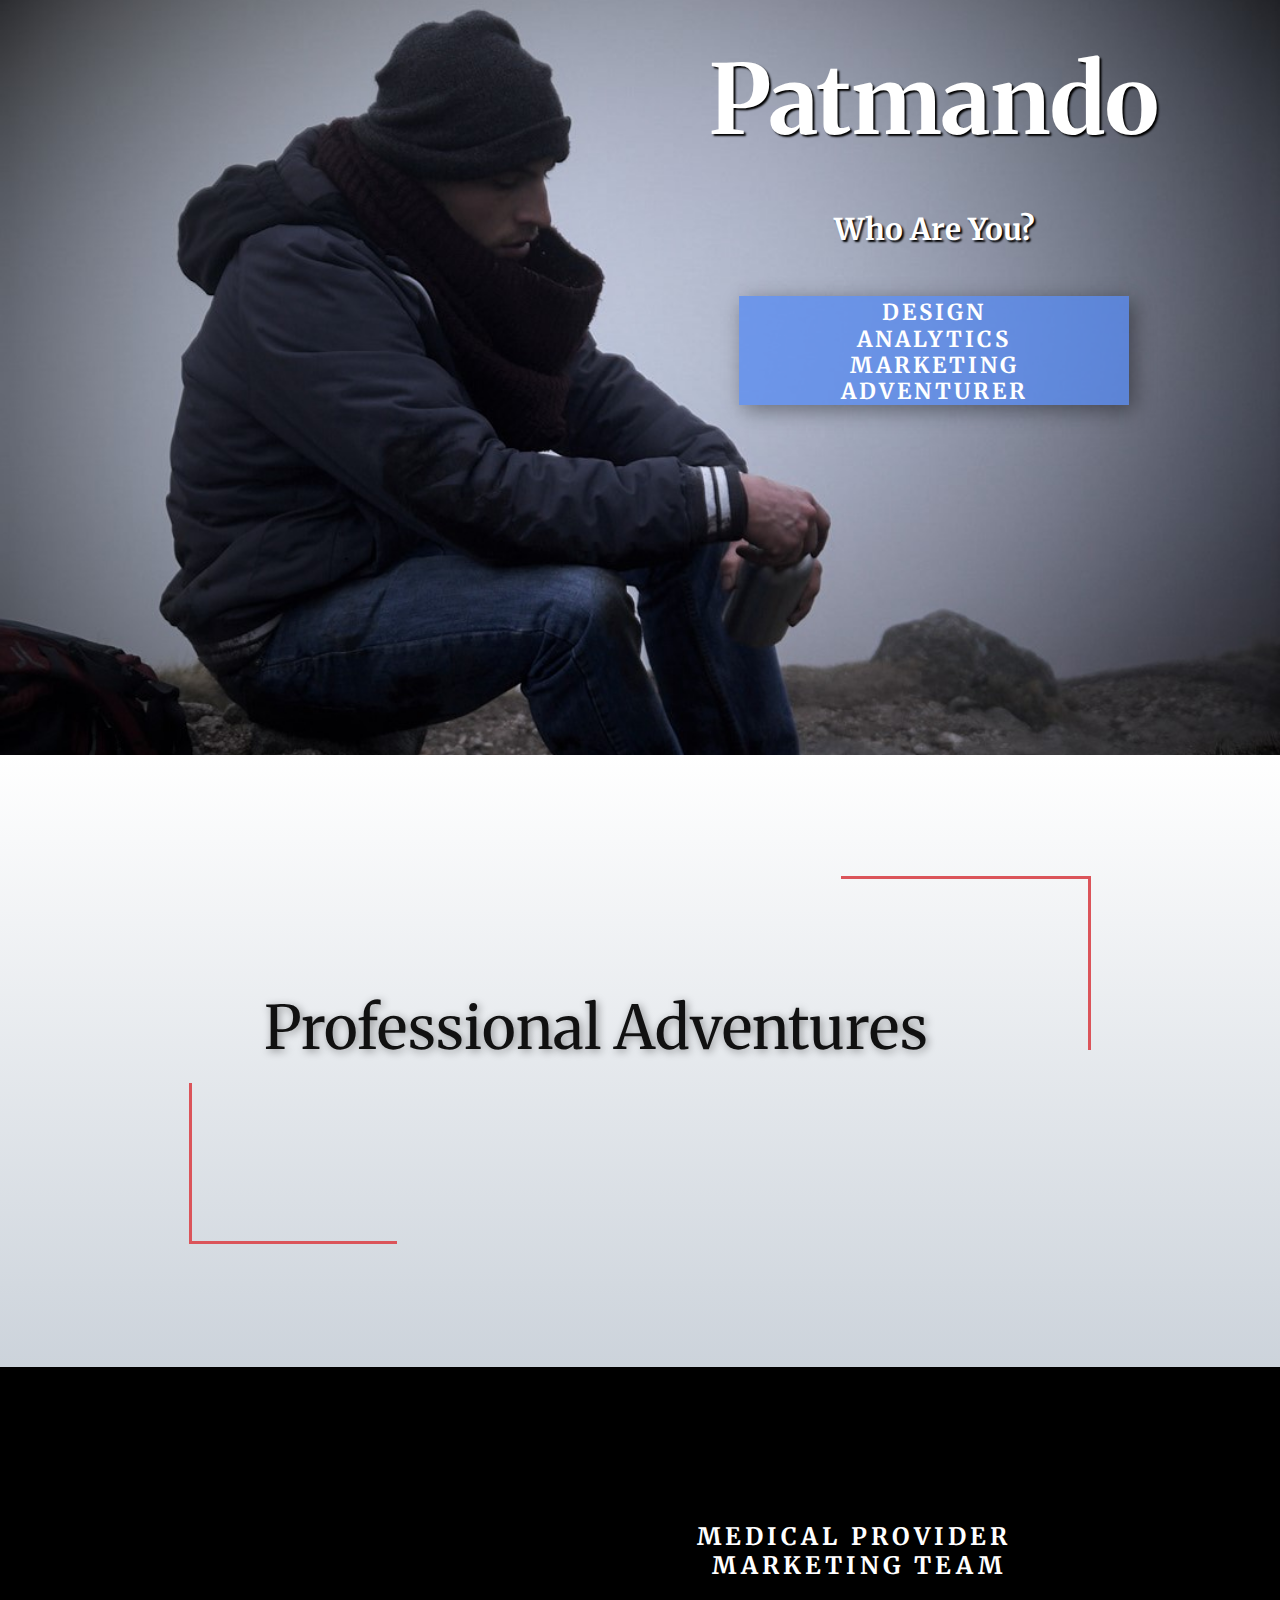
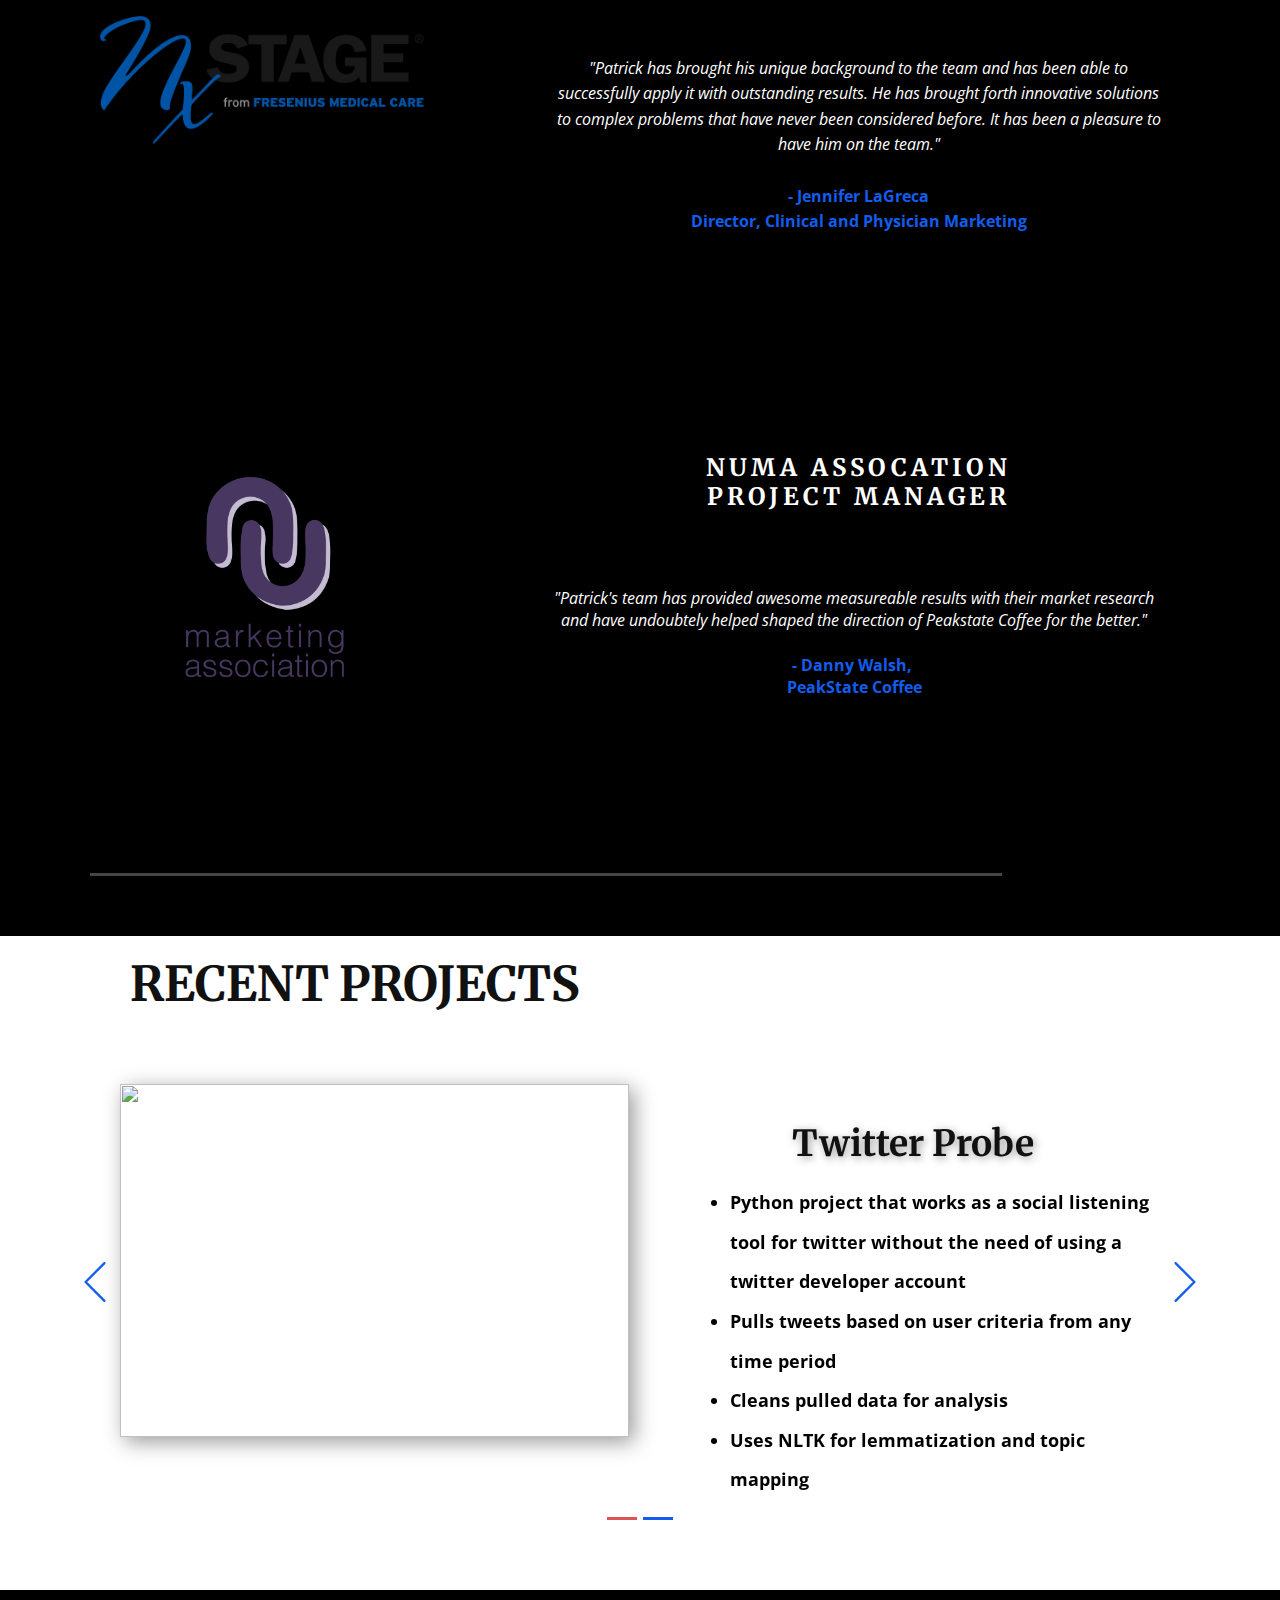
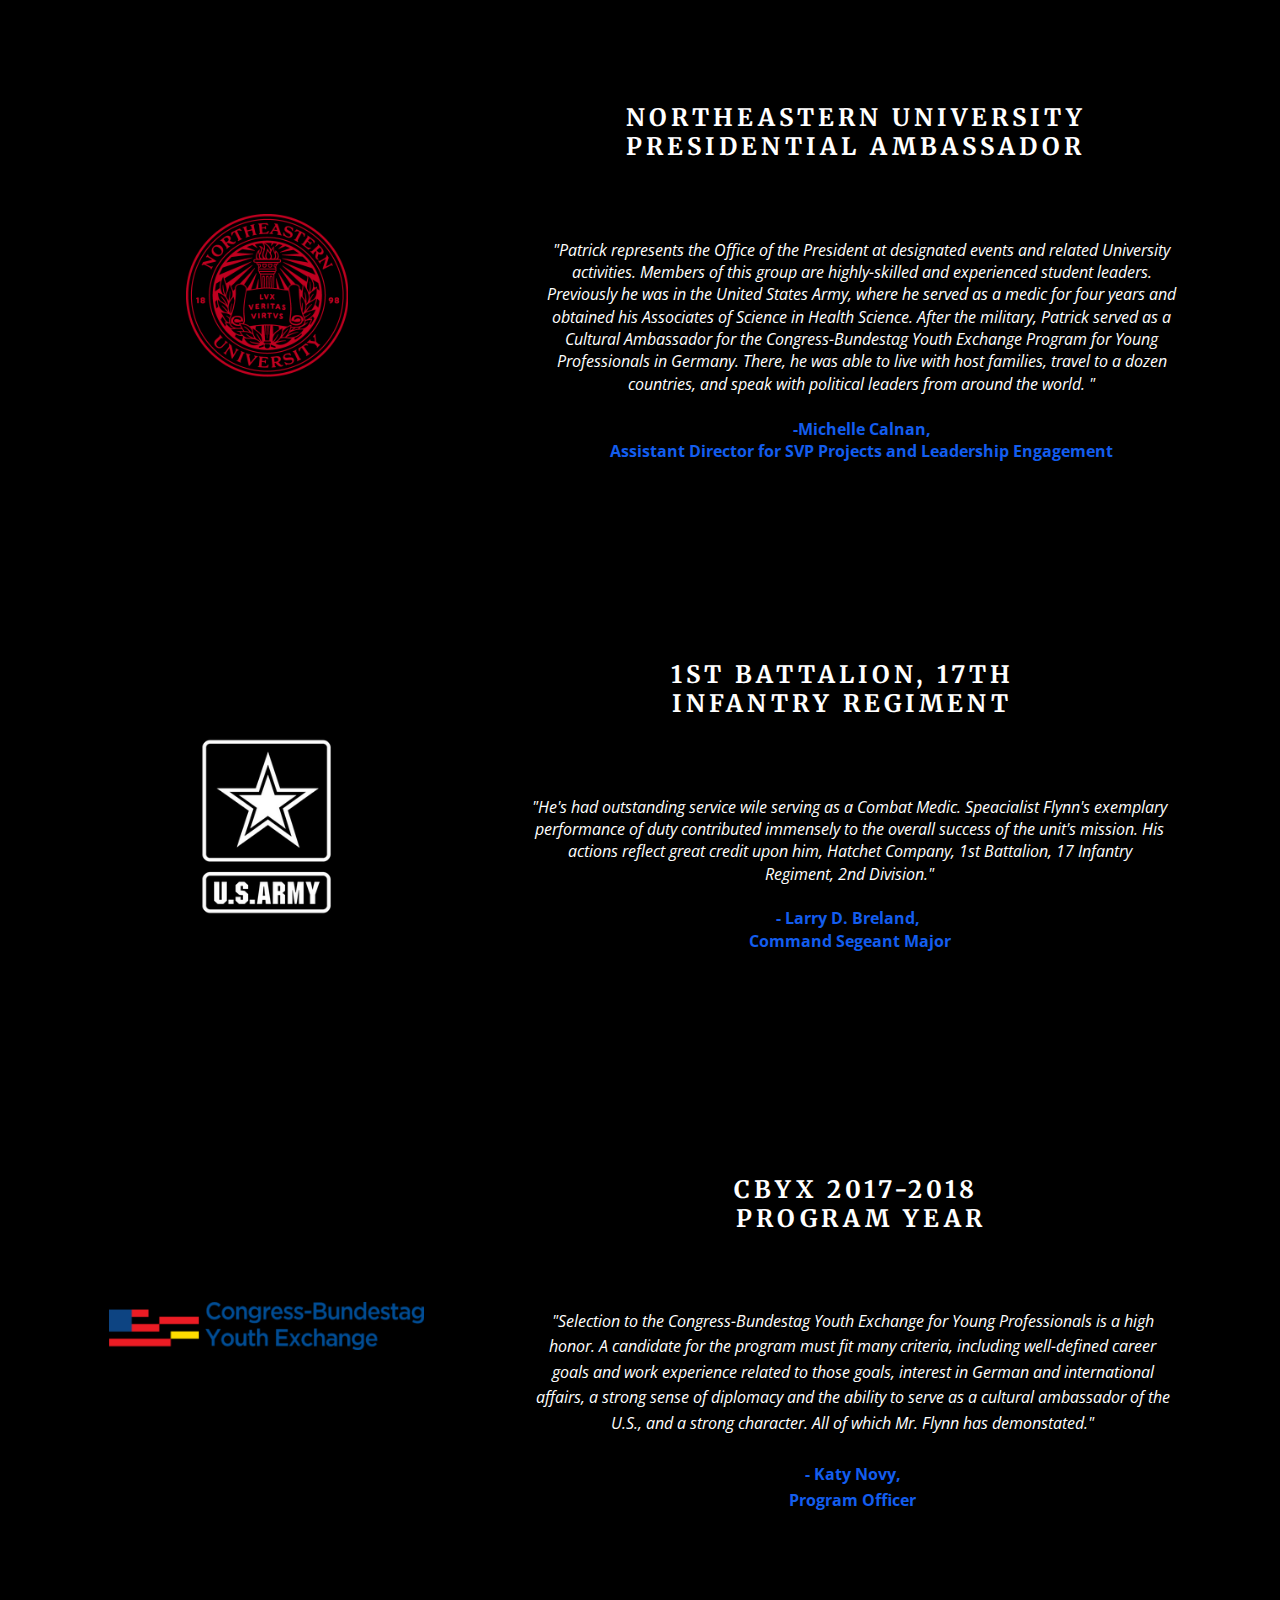
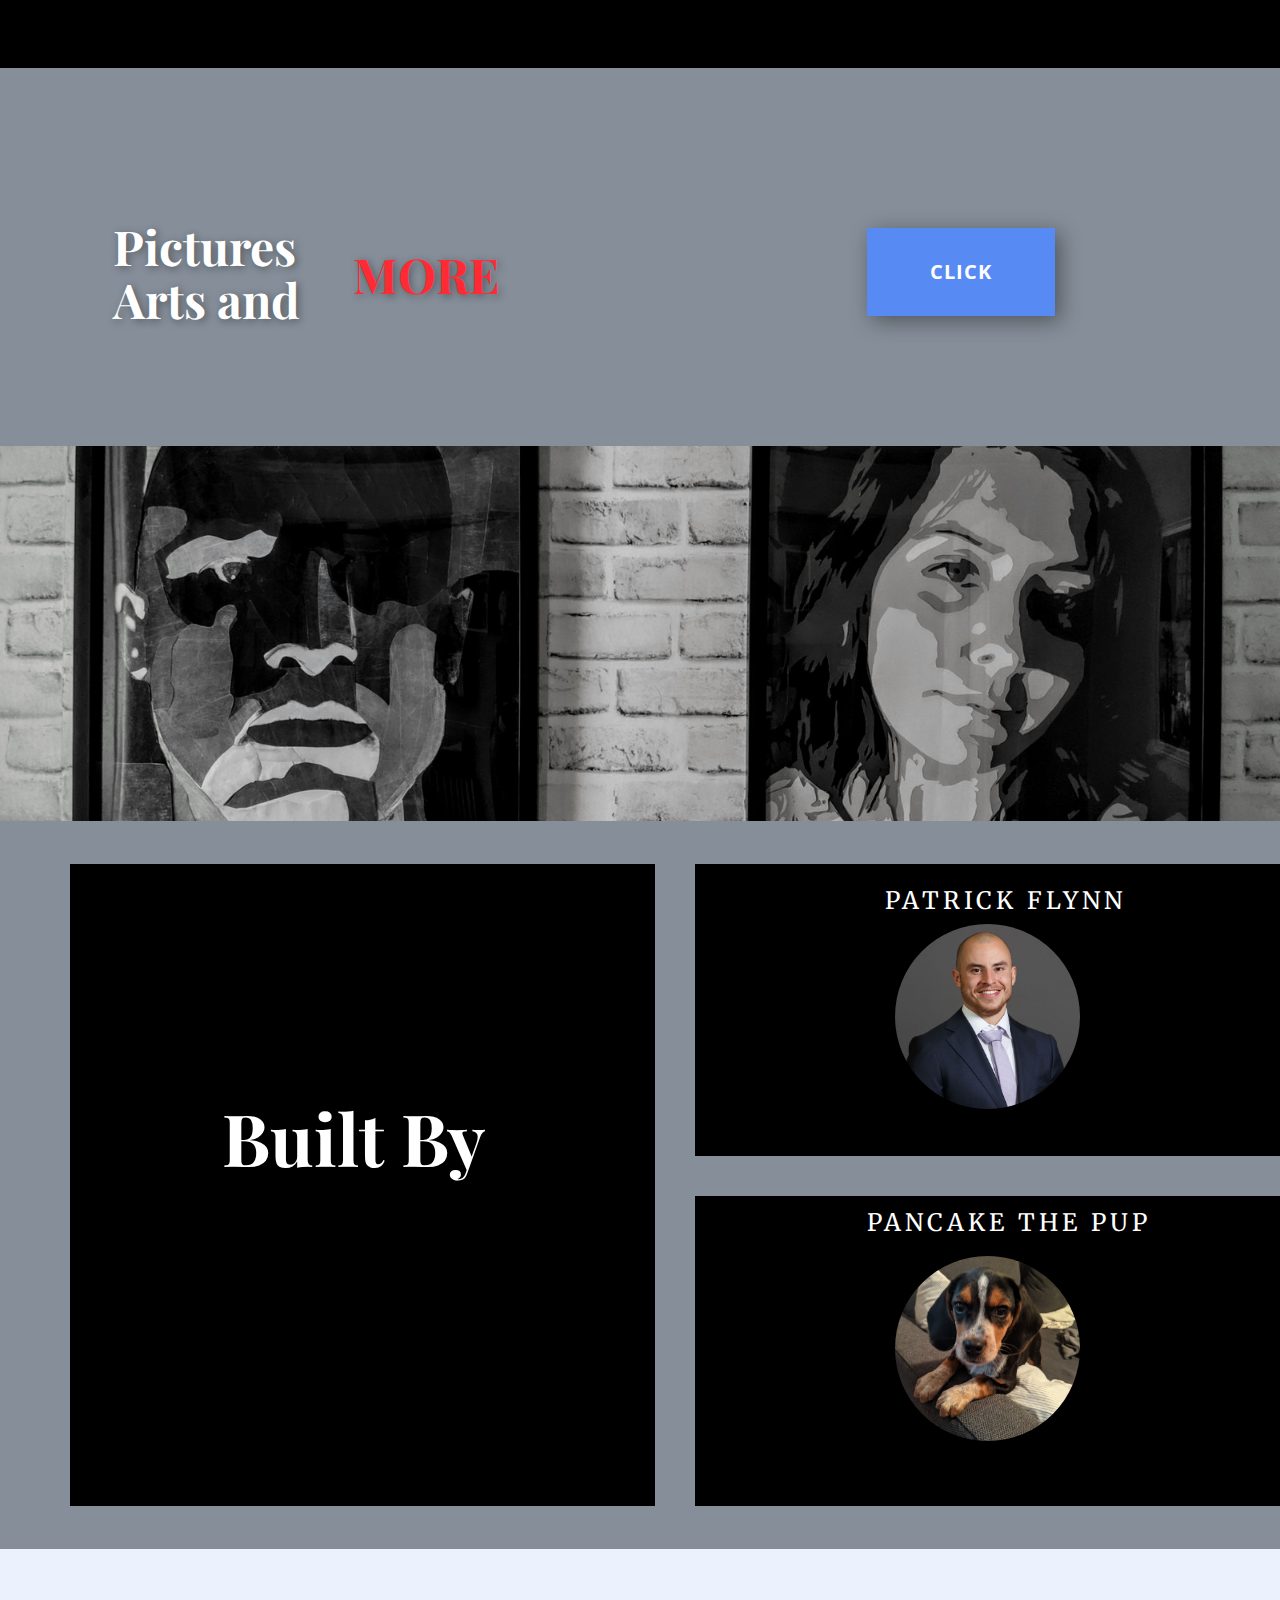
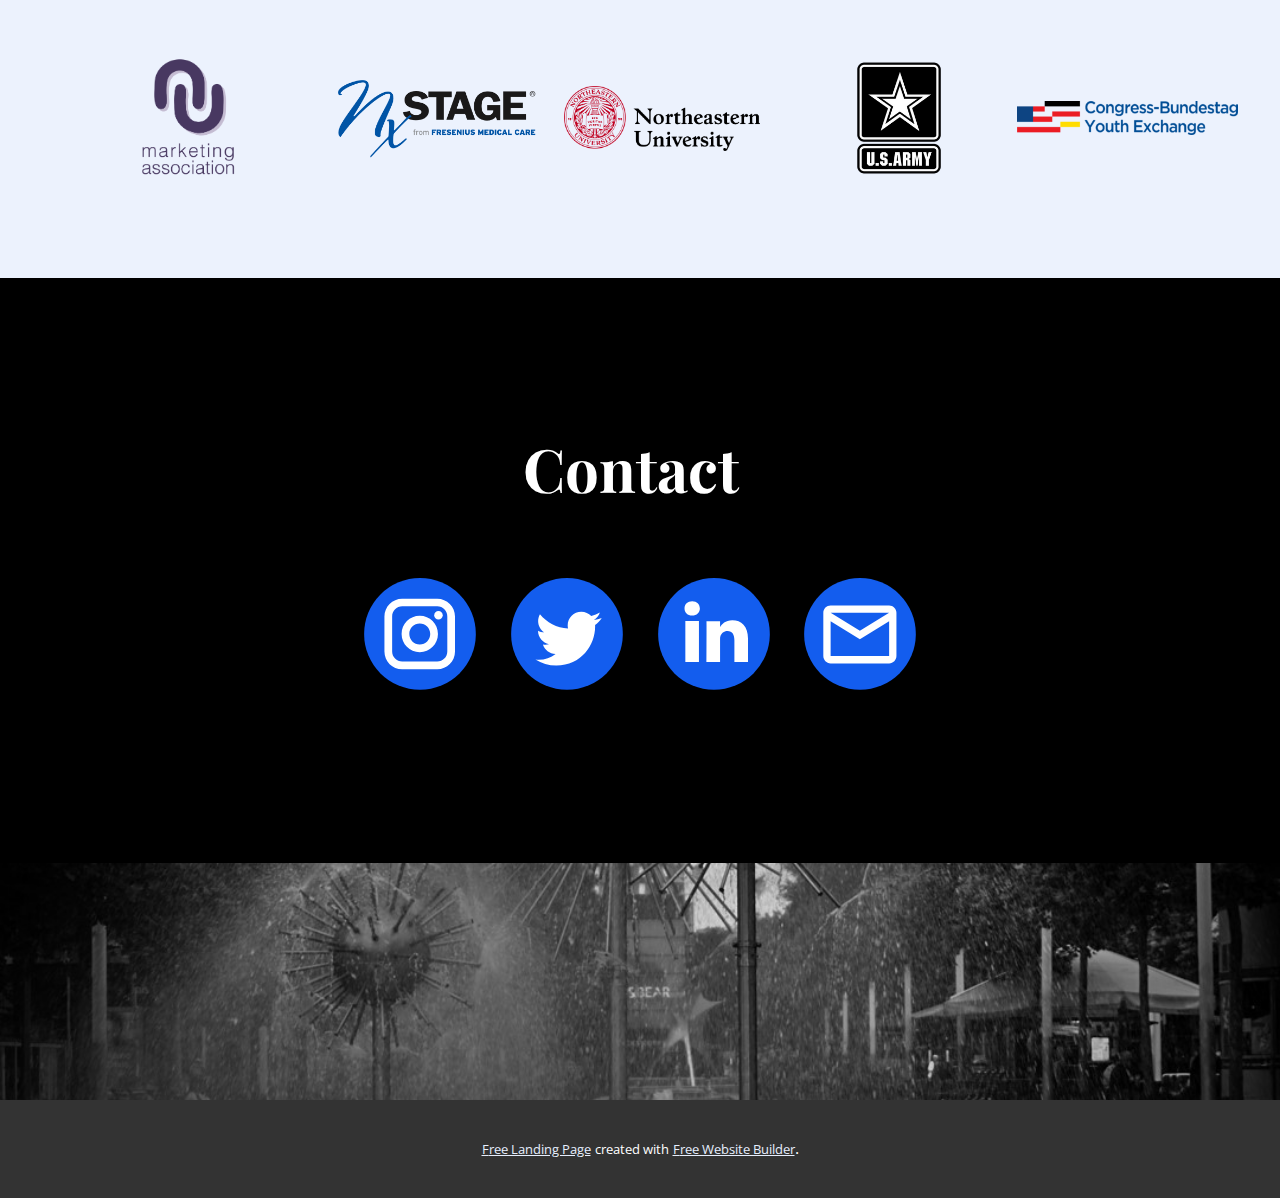
==== commit a05cbfc0: "Add files via upload" ====
--- a/Home.html
+++ b/Home.html
@@ -279,12 +279,12 @@
               <div class="u-container-layout u-valign-top-md u-valign-top-sm u-container-layout-1">
                 <h2 class="u-custom-font u-font-playfair-display u-text u-text-1">Pictures&nbsp;<br>Arts and&nbsp;<br>
                 </h2>
-                <h2 class="u-custom-font u-font-playfair-display u-text u-text-palette-2-base u-text-2">MORE</h2>
+                <h2 class="u-custom-font u-font-playfair-display u-text u-text-custom-color-5 u-text-2">MORE</h2>
               </div>
             </div>
             <div class="u-align-left u-container-style u-layout-cell u-right-cell u-size-30 u-layout-cell-2">
               <div class="u-container-layout u-valign-middle-md u-valign-middle-sm u-valign-middle-xl u-container-layout-2">
-                <a href="https://nicepage.com/k/infographic-html-templates" class="u-btn u-button-style u-hover-palette-2-light-1 u-palette-1-light-1 u-btn-1">CLICK<br>
+                <a href="www.patrickcharlesflynn.com" class="u-btn u-button-style u-hover-palette-2-light-1 u-palette-1-light-1 u-btn-1">CLICK<br>
                 </a>
               </div>
             </div>
@@ -423,6 +423,16 @@
     
     
     
-
+    <section class="u-backlink u-clearfix u-grey-80">
+      <a class="u-link" href="https://nicepage.com/landing-page" target="_blank">
+        <span>Free Landing Page</span>
+      </a>
+      <p class="u-text">
+        <span>created with</span>
+      </p>
+      <a class="u-link" href="https://nicepage.com/website-builder" target="_blank">
+        <span>Free Website Builder</span>
+      </a>. 
+    </section>
   </body>
 </html>--- a/nicepage.css
+++ b/nicepage.css
@@ -34047,6 +34047,68 @@
         }
 
         
+        
+        .u-custom-color-5,
+        .u-body.u-custom-color-5,
+        .u-container-style.u-custom-color-5:before,
+        .u-table-alt-custom-color-5 tr:nth-child(even)
+        {
+            color: #ffffff;
+            background-color: #ff2a34;
+        }
+
+        .u-button-style.u-custom-color-5,
+        .u-button-style.u-custom-color-5[class*="u-border-"]
+        {
+            color: #ffffff !important;
+            background-color: #ff2a34 !important;
+        }
+
+        .u-button-style.u-custom-color-5:hover,
+        .u-button-style.u-custom-color-5[class*="u-border-"]:hover,
+        .u-button-style.u-custom-color-5:focus,
+        .u-button-style.u-custom-color-5[class*="u-border-"]:focus,
+        .u-button-style.u-button-style.u-custom-color-5:active,
+        .u-button-style.u-button-style.u-custom-color-5[class*="u-border-"]:active,
+        .u-button-style.u-button-style.u-custom-color-5.active,
+        .u-button-style.u-button-style.u-custom-color-5[class*="u-border-"].active,
+        li.active > .u-button-style.u-button-style.u-custom-color-5,
+        li.active > .u-button-style.u-button-style.u-custom-color-5[class*="u-border-"]
+        {
+            color: #ffffff !important;
+            background-color: #ff0c18 !important;
+        }
+
+        .u-hover-custom-color-5:hover,
+        .u-hover-custom-color-5[class*="u-border-"]:hover,
+        .u-hover-custom-color-5:focus,
+        .u-hover-custom-color-5[class*="u-border-"]:focus,
+        .u-active-custom-color-5.u-active.u-active,
+        .u-active-custom-color-5[class*="u-border-"].u-active.u-active,
+        a.u-button-style.u-hover-custom-color-5:hover,
+        a.u-button-style.u-hover-custom-color-5[class*="u-border-"]:hover,
+        a.u-button-style:hover > .u-hover-custom-color-5,
+        a.u-button-style:hover > .u-hover-custom-color-5[class*="u-border-"],
+        a.u-button-style.u-hover-custom-color-5:focus,
+        a.u-button-style.u-hover-custom-color-5[class*="u-border-"]:focus,
+        a.u-button-style.u-button-style.u-active-custom-color-5:active,
+        a.u-button-style.u-button-style.u-active-custom-color-5[class*="u-border-"]:active,
+        a.u-button-style.u-button-style.u-active-custom-color-5.active,
+        a.u-button-style.u-button-style.u-active-custom-color-5[class*="u-border-"].active,
+        a.u-button-style.u-button-style.active > .u-active-custom-color-5,
+        a.u-button-style.u-button-style.active > .u-active-custom-color-5[class*="u-border-"],
+        li.active > a.u-button-style.u-button-style.u-active-custom-color-5,
+        li.active > a.u-button-style.u-button-style.u-active-custom-color-5[class*="u-border-"]
+        {
+            color: #ffffff !important;
+            background-color: #ff2a34 !important;
+        }
+
+        a.u-link.u-hover-custom-color-5:hover {
+            color: #ff2a34 !important;
+        }
+
+        
 
         
         .u-border-custom-color-1,
@@ -34238,6 +34300,54 @@
         .u-link.u-border-custom-color-4[class*="u-border-"]:hover
         {
             border-color: rgba(243,196,199,0.52) !important;
+        }
+        
+        
+        .u-border-custom-color-5,
+        .u-separator-custom-color-5:after
+        {
+            border-color: #ff2a34;
+            stroke: #ff2a34;
+        }
+
+        .u-button-style.u-border-custom-color-5
+        {
+            border-color: #ff2a34 !important;
+            color: #ff2a34 !important;
+            background-color: transparent !important;
+        }
+
+        .u-button-style.u-border-custom-color-5:hover,
+        .u-button-style.u-border-custom-color-5:focus
+        {
+            border-color: transparent !important;
+            color: #ff0c18 !important;
+            background-color: transparent !important;
+        }
+
+        .u-border-hover-custom-color-5:hover,
+        .u-border-hover-custom-color-5:focus,
+        .u-border-active-custom-color-5.u-active.u-active,
+        a.u-button-style.u-border-hover-custom-color-5:hover,
+        a.u-button-style:hover > .u-border-hover-custom-color-5,
+        a.u-button-style.u-border-hover-custom-color-5:focus,
+        a.u-button-style.u-button-style.u-border-active-custom-color-5:active,
+        a.u-button-style.u-button-style.u-border-active-custom-color-5.active,
+        a.u-button-style.u-button-style.active > .u-border-active-custom-color-5,
+        li.active > a.u-button-style.u-button-style.u-border-active-custom-color-5
+        {
+            color: #ff2a34 !important;
+            border-color: #ff2a34 !important;
+        }
+
+        .u-link.u-border-custom-color-5[class*="u-border-"]
+        {
+            border-color: #ff2a34 !important;
+        }
+
+        .u-link.u-border-custom-color-5[class*="u-border-"]:hover
+        {
+            border-color: #ff0c18 !important;
         }
         
 
@@ -34475,6 +34585,65 @@
         a.u-link.u-text-hover-custom-color-4:hover
         {
             color: rgba(251,236,237,0.52) !important;
+        }
+        
+        
+        .u-text-custom-color-5,
+        a.u-button-style.u-text-custom-color-5,
+        a.u-button-style.u-text-custom-color-5[class*="u-border-"]
+        {
+            color: #ff2a34 !important;
+        }
+
+        a.u-button-style.u-text-custom-color-5:hover,
+        a.u-button-style.u-text-custom-color-5[class*="u-border-"]:hover,
+        a.u-button-style.u-text-custom-color-5:focus,
+        a.u-button-style.u-text-custom-color-5[class*="u-border-"]:focus,
+        a.u-button-style.u-button-style.u-text-custom-color-5:active,
+        a.u-button-style.u-button-style.u-text-custom-color-5[class*="u-border-"]:active,
+        a.u-button-style.u-button-style.u-text-custom-color-5.active,
+        a.u-button-style.u-button-style.u-text-custom-color-5[class*="u-border-"].active
+        {
+            color: #ff0c18 !important;
+        }
+
+        a.u-button-style:hover > .u-text-hover-custom-color-5,
+        a.u-button-style:hover > .u-text-hover-custom-color-5[class*="u-border-"],
+        a.u-button-style.u-button-style.u-text-hover-custom-color-5:hover,
+        a.u-button-style.u-button-style.u-text-hover-custom-color-5[class*="u-border-"]:hover,
+        a.u-button-style.u-button-style.u-text-hover-custom-color-5:focus,
+        a.u-button-style.u-button-style.u-text-hover-custom-color-5[class*="u-border-"]:focus,
+        a.u-button-style.u-button-style.u-button-style.u-text-active-custom-color-5:active,
+        a.u-button-style.u-button-style.u-button-style.u-text-active-custom-color-5[class*="u-border-"]:active,
+        a.u-button-style.u-button-style.u-button-style.u-text-active-custom-color-5.active,
+        a.u-button-style.u-button-style.u-button-style.u-text-active-custom-color-5[class*="u-border-"].active,
+        a.u-button-style.u-button-style.active > .u-text-active-custom-color-5,
+        a.u-button-style.u-button-style.active > .u-text-active-custom-color-5[class*="u-border-"],
+        :not(.level-2) > .u-nav > .u-nav-item > a.u-nav-link.u-text-hover-custom-color-5:hover,
+        :not(.level-2) > .u-nav > .u-nav-item > a.u-nav-link.u-nav-link.u-text-active-custom-color-5.active,
+        .u-popupmenu-items.u-text-hover-custom-color-5 .u-nav-link:hover,
+        .u-popupmenu-items.u-popupmenu-items.u-text-active-custom-color-5 .u-nav-link.active
+        {
+            color: #ff2a34 !important;
+        }
+
+        .u-text-custom-color-5 svg,
+        .u-text-hover-custom-color-5:hover svg,
+        .u-button-style:hover > .u-text-hover-custom-color-5 svg,
+        .u-button-style.u-button-style.active > .u-text-active-custom-color-5 svg,
+        .u-text-hover-custom-color-5:focus svg
+        {
+            fill: #ff2a34;
+        }
+
+        .u-link.u-text-custom-color-5:hover
+        {
+            color: #ff0c18 !important;
+        }
+
+        a.u-link.u-text-hover-custom-color-5:hover
+        {
+            color: #ff2a34 !important;
         }
 
         
@@ -34725,25 +34894,25 @@
         /** color-rules **/
 
         /** alt-color-rules **/
-        .u-body-color a,.u-palette-1-base a,.u-palette-1-dark-3 a,.u-palette-1-dark-2 a,.u-palette-1-dark-1 a,.u-palette-1 a,.u-palette-1-light-1 a,.u-palette-1-light-2 a,.u-palette-2-base a,.u-palette-2-dark-3 a,.u-palette-2-dark-2 a,.u-palette-2-dark-1 a,.u-palette-2 a,.u-palette-2-light-1 a,.u-palette-3-dark-3 a,.u-palette-3-dark-2 a,.u-palette-3-dark-1 a,.u-palette-4-base a,.u-palette-4-dark-3 a,.u-palette-4-dark-2 a,.u-palette-4-dark-1 a,.u-palette-5-dark-3 a,.u-palette-5-dark-2 a,.u-palette-5-dark-1 a,.u-grey-40 a,.u-grey-30 a,.u-grey-90 a,.u-grey-80 a,.u-grey-75 a,.u-black a,.u-grey-70 a,.u-grey-60 a,.u-grey-50 a,.u-grey-dark-3 a,.u-grey-dark-2 a,.u-grey-dark-1 a,.u-grey a,.u-shading a,.u-overlap-contrast .u-header a:not(.u-nav-link):not(.u-btn)
+        .u-custom-color-5 a,.u-body-color a,.u-palette-1-base a,.u-palette-1-dark-3 a,.u-palette-1-dark-2 a,.u-palette-1-dark-1 a,.u-palette-1 a,.u-palette-1-light-1 a,.u-palette-1-light-2 a,.u-palette-2-base a,.u-palette-2-dark-3 a,.u-palette-2-dark-2 a,.u-palette-2-dark-1 a,.u-palette-2 a,.u-palette-2-light-1 a,.u-palette-3-dark-3 a,.u-palette-3-dark-2 a,.u-palette-3-dark-1 a,.u-palette-4-base a,.u-palette-4-dark-3 a,.u-palette-4-dark-2 a,.u-palette-4-dark-1 a,.u-palette-5-dark-3 a,.u-palette-5-dark-2 a,.u-palette-5-dark-1 a,.u-grey-40 a,.u-grey-30 a,.u-grey-90 a,.u-grey-80 a,.u-grey-75 a,.u-black a,.u-grey-70 a,.u-grey-60 a,.u-grey-50 a,.u-grey-dark-3 a,.u-grey-dark-2 a,.u-grey-dark-1 a,.u-grey a,.u-shading a,.u-overlap-contrast .u-header a:not(.u-nav-link):not(.u-btn)
         {
         color: #e6eefd;
         }
-        .u-body-color a:hover,.u-palette-1-base a:hover,.u-palette-1-dark-3 a:hover,.u-palette-1-dark-2 a:hover,.u-palette-1-dark-1 a:hover,.u-palette-1 a:hover,.u-palette-1-light-1 a:hover,.u-palette-1-light-2 a:hover,.u-palette-2-base a:hover,.u-palette-2-dark-3 a:hover,.u-palette-2-dark-2 a:hover,.u-palette-2-dark-1 a:hover,.u-palette-2 a:hover,.u-palette-2-light-1 a:hover,.u-palette-3-dark-3 a:hover,.u-palette-3-dark-2 a:hover,.u-palette-3-dark-1 a:hover,.u-palette-4-base a:hover,.u-palette-4-dark-3 a:hover,.u-palette-4-dark-2 a:hover,.u-palette-4-dark-1 a:hover,.u-palette-5-dark-3 a:hover,.u-palette-5-dark-2 a:hover,.u-palette-5-dark-1 a:hover,.u-grey-40 a:hover,.u-grey-30 a:hover,.u-grey-90 a:hover,.u-grey-80 a:hover,.u-grey-75 a:hover,.u-black a:hover,.u-grey-70 a:hover,.u-grey-60 a:hover,.u-grey-50 a:hover,.u-grey-dark-3 a:hover,.u-grey-dark-2 a:hover,.u-grey-dark-1 a:hover,.u-grey a:hover
+        .u-custom-color-5 a:hover,.u-body-color a:hover,.u-palette-1-base a:hover,.u-palette-1-dark-3 a:hover,.u-palette-1-dark-2 a:hover,.u-palette-1-dark-1 a:hover,.u-palette-1 a:hover,.u-palette-1-light-1 a:hover,.u-palette-1-light-2 a:hover,.u-palette-2-base a:hover,.u-palette-2-dark-3 a:hover,.u-palette-2-dark-2 a:hover,.u-palette-2-dark-1 a:hover,.u-palette-2 a:hover,.u-palette-2-light-1 a:hover,.u-palette-3-dark-3 a:hover,.u-palette-3-dark-2 a:hover,.u-palette-3-dark-1 a:hover,.u-palette-4-base a:hover,.u-palette-4-dark-3 a:hover,.u-palette-4-dark-2 a:hover,.u-palette-4-dark-1 a:hover,.u-palette-5-dark-3 a:hover,.u-palette-5-dark-2 a:hover,.u-palette-5-dark-1 a:hover,.u-grey-40 a:hover,.u-grey-30 a:hover,.u-grey-90 a:hover,.u-grey-80 a:hover,.u-grey-75 a:hover,.u-black a:hover,.u-grey-70 a:hover,.u-grey-60 a:hover,.u-grey-50 a:hover,.u-grey-dark-3 a:hover,.u-grey-dark-2 a:hover,.u-grey-dark-1 a:hover,.u-grey a:hover
         {
         color: #a1a1a1;
         }
-        .u-body-color .u-btn,.u-palette-1-base .u-btn,.u-palette-1-dark-3 .u-btn,.u-palette-1-dark-2 .u-btn,.u-palette-1-dark-1 .u-btn,.u-palette-1 .u-btn,.u-palette-1-light-1 .u-btn,.u-palette-1-light-2 .u-btn,.u-palette-2-base .u-btn,.u-palette-2-dark-3 .u-btn,.u-palette-2-dark-2 .u-btn,.u-palette-2-dark-1 .u-btn,.u-palette-2 .u-btn,.u-palette-2-light-1 .u-btn,.u-palette-3-dark-3 .u-btn,.u-palette-3-dark-2 .u-btn,.u-palette-3-dark-1 .u-btn,.u-palette-4-base .u-btn,.u-palette-4-dark-3 .u-btn,.u-palette-4-dark-2 .u-btn,.u-palette-4-dark-1 .u-btn,.u-palette-5-dark-3 .u-btn,.u-palette-5-dark-2 .u-btn,.u-palette-5-dark-1 .u-btn,.u-grey-40 .u-btn,.u-grey-30 .u-btn,.u-grey-90 .u-btn,.u-grey-80 .u-btn,.u-grey-75 .u-btn,.u-black .u-btn,.u-grey-70 .u-btn,.u-grey-60 .u-btn,.u-grey-50 .u-btn,.u-grey-dark-3 .u-btn,.u-grey-dark-2 .u-btn,.u-grey-dark-1 .u-btn,.u-grey .u-btn,.u-shading .u-btn,.u-overlap-contrast .u-header .u-btn
+        .u-custom-color-5 .u-btn,.u-body-color .u-btn,.u-palette-1-base .u-btn,.u-palette-1-dark-3 .u-btn,.u-palette-1-dark-2 .u-btn,.u-palette-1-dark-1 .u-btn,.u-palette-1 .u-btn,.u-palette-1-light-1 .u-btn,.u-palette-1-light-2 .u-btn,.u-palette-2-base .u-btn,.u-palette-2-dark-3 .u-btn,.u-palette-2-dark-2 .u-btn,.u-palette-2-dark-1 .u-btn,.u-palette-2 .u-btn,.u-palette-2-light-1 .u-btn,.u-palette-3-dark-3 .u-btn,.u-palette-3-dark-2 .u-btn,.u-palette-3-dark-1 .u-btn,.u-palette-4-base .u-btn,.u-palette-4-dark-3 .u-btn,.u-palette-4-dark-2 .u-btn,.u-palette-4-dark-1 .u-btn,.u-palette-5-dark-3 .u-btn,.u-palette-5-dark-2 .u-btn,.u-palette-5-dark-1 .u-btn,.u-grey-40 .u-btn,.u-grey-30 .u-btn,.u-grey-90 .u-btn,.u-grey-80 .u-btn,.u-grey-75 .u-btn,.u-black .u-btn,.u-grey-70 .u-btn,.u-grey-60 .u-btn,.u-grey-50 .u-btn,.u-grey-dark-3 .u-btn,.u-grey-dark-2 .u-btn,.u-grey-dark-1 .u-btn,.u-grey .u-btn,.u-shading .u-btn,.u-overlap-contrast .u-header .u-btn
         {
         background-color: #e6eefd;
         color: #000000;
         }
-        .u-body-color .u-btn:hover,.u-palette-1-base .u-btn:hover,.u-palette-1-dark-3 .u-btn:hover,.u-palette-1-dark-2 .u-btn:hover,.u-palette-1-dark-1 .u-btn:hover,.u-palette-1 .u-btn:hover,.u-palette-1-light-1 .u-btn:hover,.u-palette-1-light-2 .u-btn:hover,.u-palette-2-base .u-btn:hover,.u-palette-2-dark-3 .u-btn:hover,.u-palette-2-dark-2 .u-btn:hover,.u-palette-2-dark-1 .u-btn:hover,.u-palette-2 .u-btn:hover,.u-palette-2-light-1 .u-btn:hover,.u-palette-3-dark-3 .u-btn:hover,.u-palette-3-dark-2 .u-btn:hover,.u-palette-3-dark-1 .u-btn:hover,.u-palette-4-base .u-btn:hover,.u-palette-4-dark-3 .u-btn:hover,.u-palette-4-dark-2 .u-btn:hover,.u-palette-4-dark-1 .u-btn:hover,.u-palette-5-dark-3 .u-btn:hover,.u-palette-5-dark-2 .u-btn:hover,.u-palette-5-dark-1 .u-btn:hover,.u-grey-40 .u-btn:hover,.u-grey-30 .u-btn:hover,.u-grey-90 .u-btn:hover,.u-grey-80 .u-btn:hover,.u-grey-75 .u-btn:hover,.u-black .u-btn:hover,.u-grey-70 .u-btn:hover,.u-grey-60 .u-btn:hover,.u-grey-50 .u-btn:hover,.u-grey-dark-3 .u-btn:hover,.u-grey-dark-2 .u-btn:hover,.u-grey-dark-1 .u-btn:hover,.u-grey .u-btn:hover,.u-shading .u-btn:hover,.u-overlap-contrast .u-header .u-btn:hover
+        .u-custom-color-5 .u-btn:hover,.u-body-color .u-btn:hover,.u-palette-1-base .u-btn:hover,.u-palette-1-dark-3 .u-btn:hover,.u-palette-1-dark-2 .u-btn:hover,.u-palette-1-dark-1 .u-btn:hover,.u-palette-1 .u-btn:hover,.u-palette-1-light-1 .u-btn:hover,.u-palette-1-light-2 .u-btn:hover,.u-palette-2-base .u-btn:hover,.u-palette-2-dark-3 .u-btn:hover,.u-palette-2-dark-2 .u-btn:hover,.u-palette-2-dark-1 .u-btn:hover,.u-palette-2 .u-btn:hover,.u-palette-2-light-1 .u-btn:hover,.u-palette-3-dark-3 .u-btn:hover,.u-palette-3-dark-2 .u-btn:hover,.u-palette-3-dark-1 .u-btn:hover,.u-palette-4-base .u-btn:hover,.u-palette-4-dark-3 .u-btn:hover,.u-palette-4-dark-2 .u-btn:hover,.u-palette-4-dark-1 .u-btn:hover,.u-palette-5-dark-3 .u-btn:hover,.u-palette-5-dark-2 .u-btn:hover,.u-palette-5-dark-1 .u-btn:hover,.u-grey-40 .u-btn:hover,.u-grey-30 .u-btn:hover,.u-grey-90 .u-btn:hover,.u-grey-80 .u-btn:hover,.u-grey-75 .u-btn:hover,.u-black .u-btn:hover,.u-grey-70 .u-btn:hover,.u-grey-60 .u-btn:hover,.u-grey-50 .u-btn:hover,.u-grey-dark-3 .u-btn:hover,.u-grey-dark-2 .u-btn:hover,.u-grey-dark-1 .u-btn:hover,.u-grey .u-btn:hover,.u-shading .u-btn:hover,.u-overlap-contrast .u-header .u-btn:hover
         {
         background-color: #b9d0f9;
         color: #ffffff;
         }
-        .u-body-color .u-btn:active,.u-palette-1-base .u-btn:active,.u-palette-1-dark-3 .u-btn:active,.u-palette-1-dark-2 .u-btn:active,.u-palette-1-dark-1 .u-btn:active,.u-palette-1 .u-btn:active,.u-palette-1-light-1 .u-btn:active,.u-palette-1-light-2 .u-btn:active,.u-palette-2-base .u-btn:active,.u-palette-2-dark-3 .u-btn:active,.u-palette-2-dark-2 .u-btn:active,.u-palette-2-dark-1 .u-btn:active,.u-palette-2 .u-btn:active,.u-palette-2-light-1 .u-btn:active,.u-palette-3-dark-3 .u-btn:active,.u-palette-3-dark-2 .u-btn:active,.u-palette-3-dark-1 .u-btn:active,.u-palette-4-base .u-btn:active,.u-palette-4-dark-3 .u-btn:active,.u-palette-4-dark-2 .u-btn:active,.u-palette-4-dark-1 .u-btn:active,.u-palette-5-dark-3 .u-btn:active,.u-palette-5-dark-2 .u-btn:active,.u-palette-5-dark-1 .u-btn:active,.u-grey-40 .u-btn:active,.u-grey-30 .u-btn:active,.u-grey-90 .u-btn:active,.u-grey-80 .u-btn:active,.u-grey-75 .u-btn:active,.u-black .u-btn:active,.u-grey-70 .u-btn:active,.u-grey-60 .u-btn:active,.u-grey-50 .u-btn:active,.u-grey-dark-3 .u-btn:active,.u-grey-dark-2 .u-btn:active,.u-grey-dark-1 .u-btn:active,.u-grey .u-btn:active,.u-shading .u-btn:active,.u-overlap-contrast .u-header .u-btn:active
+        .u-custom-color-5 .u-btn:active,.u-body-color .u-btn:active,.u-palette-1-base .u-btn:active,.u-palette-1-dark-3 .u-btn:active,.u-palette-1-dark-2 .u-btn:active,.u-palette-1-dark-1 .u-btn:active,.u-palette-1 .u-btn:active,.u-palette-1-light-1 .u-btn:active,.u-palette-1-light-2 .u-btn:active,.u-palette-2-base .u-btn:active,.u-palette-2-dark-3 .u-btn:active,.u-palette-2-dark-2 .u-btn:active,.u-palette-2-dark-1 .u-btn:active,.u-palette-2 .u-btn:active,.u-palette-2-light-1 .u-btn:active,.u-palette-3-dark-3 .u-btn:active,.u-palette-3-dark-2 .u-btn:active,.u-palette-3-dark-1 .u-btn:active,.u-palette-4-base .u-btn:active,.u-palette-4-dark-3 .u-btn:active,.u-palette-4-dark-2 .u-btn:active,.u-palette-4-dark-1 .u-btn:active,.u-palette-5-dark-3 .u-btn:active,.u-palette-5-dark-2 .u-btn:active,.u-palette-5-dark-1 .u-btn:active,.u-grey-40 .u-btn:active,.u-grey-30 .u-btn:active,.u-grey-90 .u-btn:active,.u-grey-80 .u-btn:active,.u-grey-75 .u-btn:active,.u-black .u-btn:active,.u-grey-70 .u-btn:active,.u-grey-60 .u-btn:active,.u-grey-50 .u-btn:active,.u-grey-dark-3 .u-btn:active,.u-grey-dark-2 .u-btn:active,.u-grey-dark-1 .u-btn:active,.u-grey .u-btn:active,.u-shading .u-btn:active,.u-overlap-contrast .u-header .u-btn:active
         {
         background-color: #b9d0f9;
         color: #ffffff;
--- a/Home.css
+++ b/Home.css
@@ -125,6 +125,7 @@
 .u-section-2 .u-text-1 {
   font-size: 3.75rem;
   width: 753px;
+  text-shadow: 2px 2px 8px rgba(0,0,0,0.4);
   margin: 240px auto 0;
 }
 
@@ -556,6 +557,7 @@
 
 .u-section-4 .u-text-2 {
   font-weight: 700;
+  text-shadow: 2px 2px 8px rgba(0,0,0,0.4);
   margin: -313px 119px 0 672px;
 }
 
@@ -1273,6 +1275,7 @@
   letter-spacing: 1px;
   background-image: none;
   font-size: 1.25rem;
+  box-shadow: 5px 5px 20px 0 rgba(0,0,0,0.4);
   margin: 0 125px 0 auto;
   padding: 28px 63px;
 }
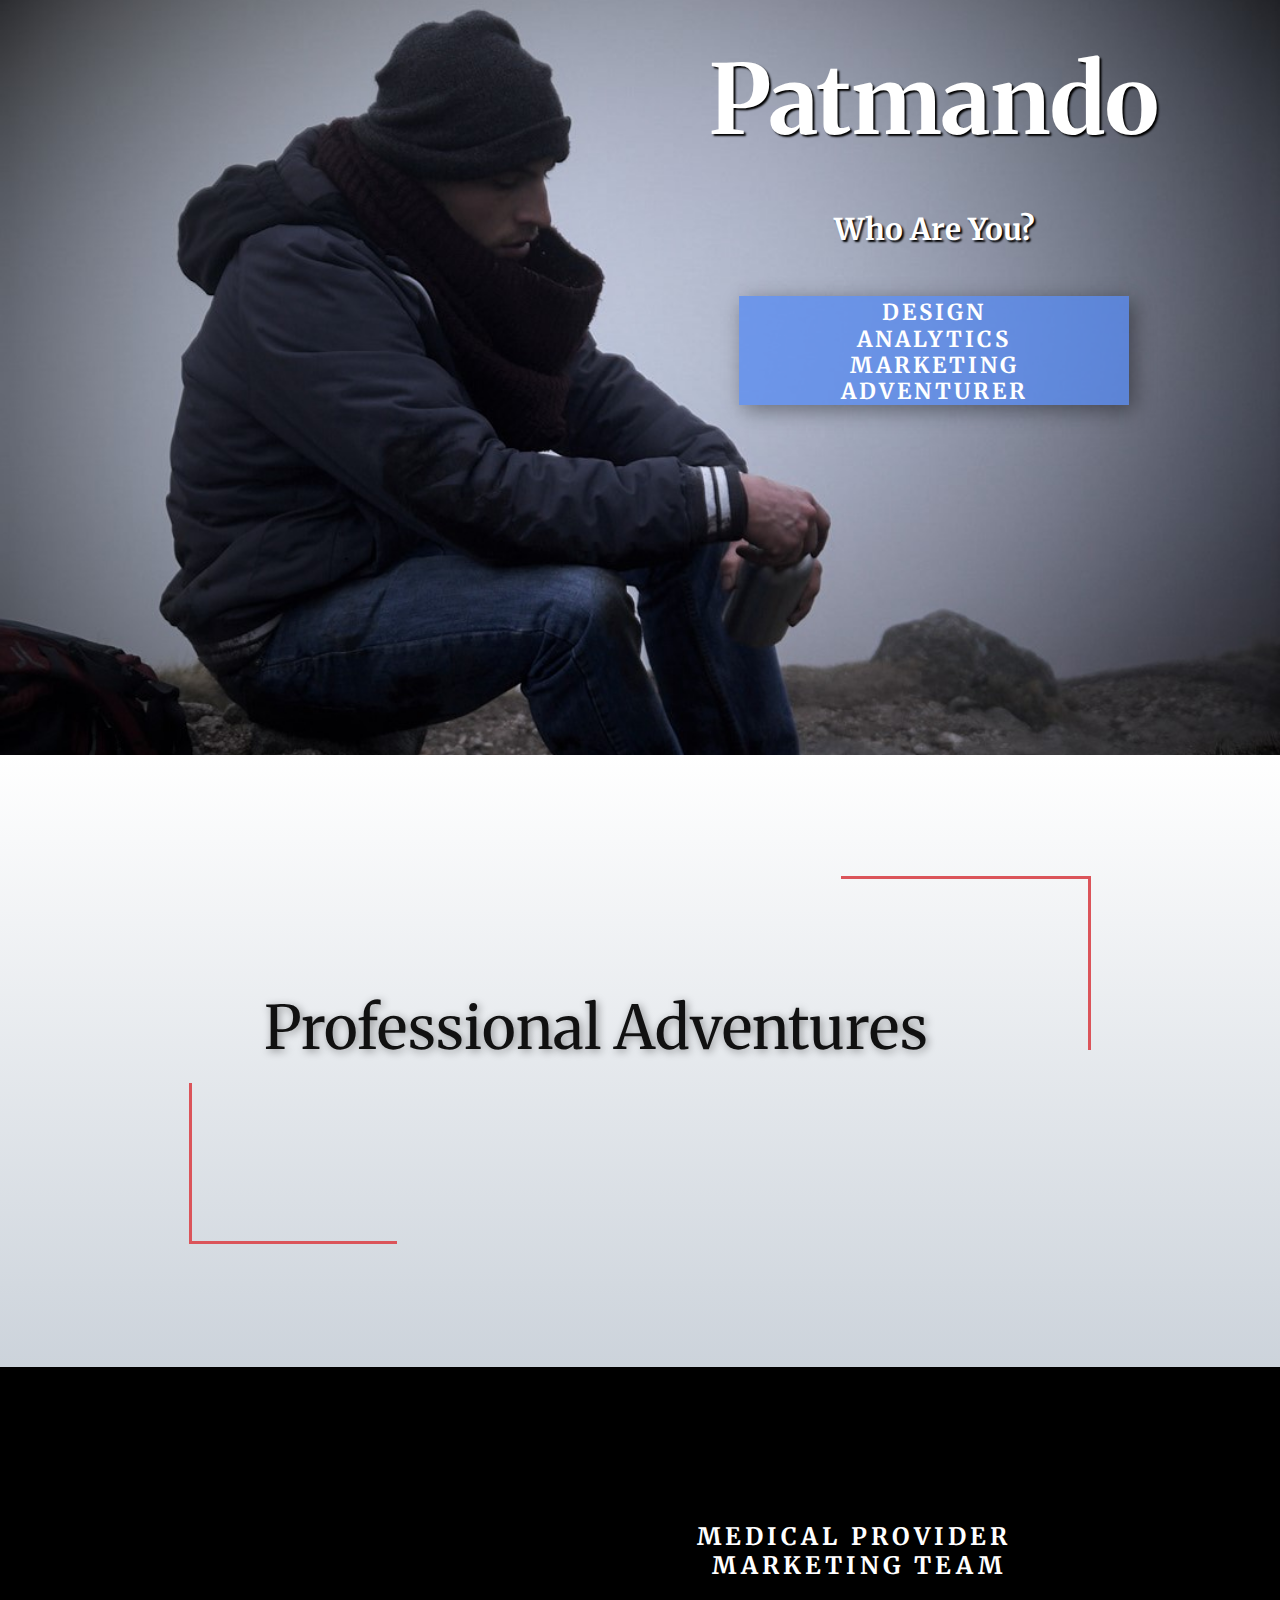
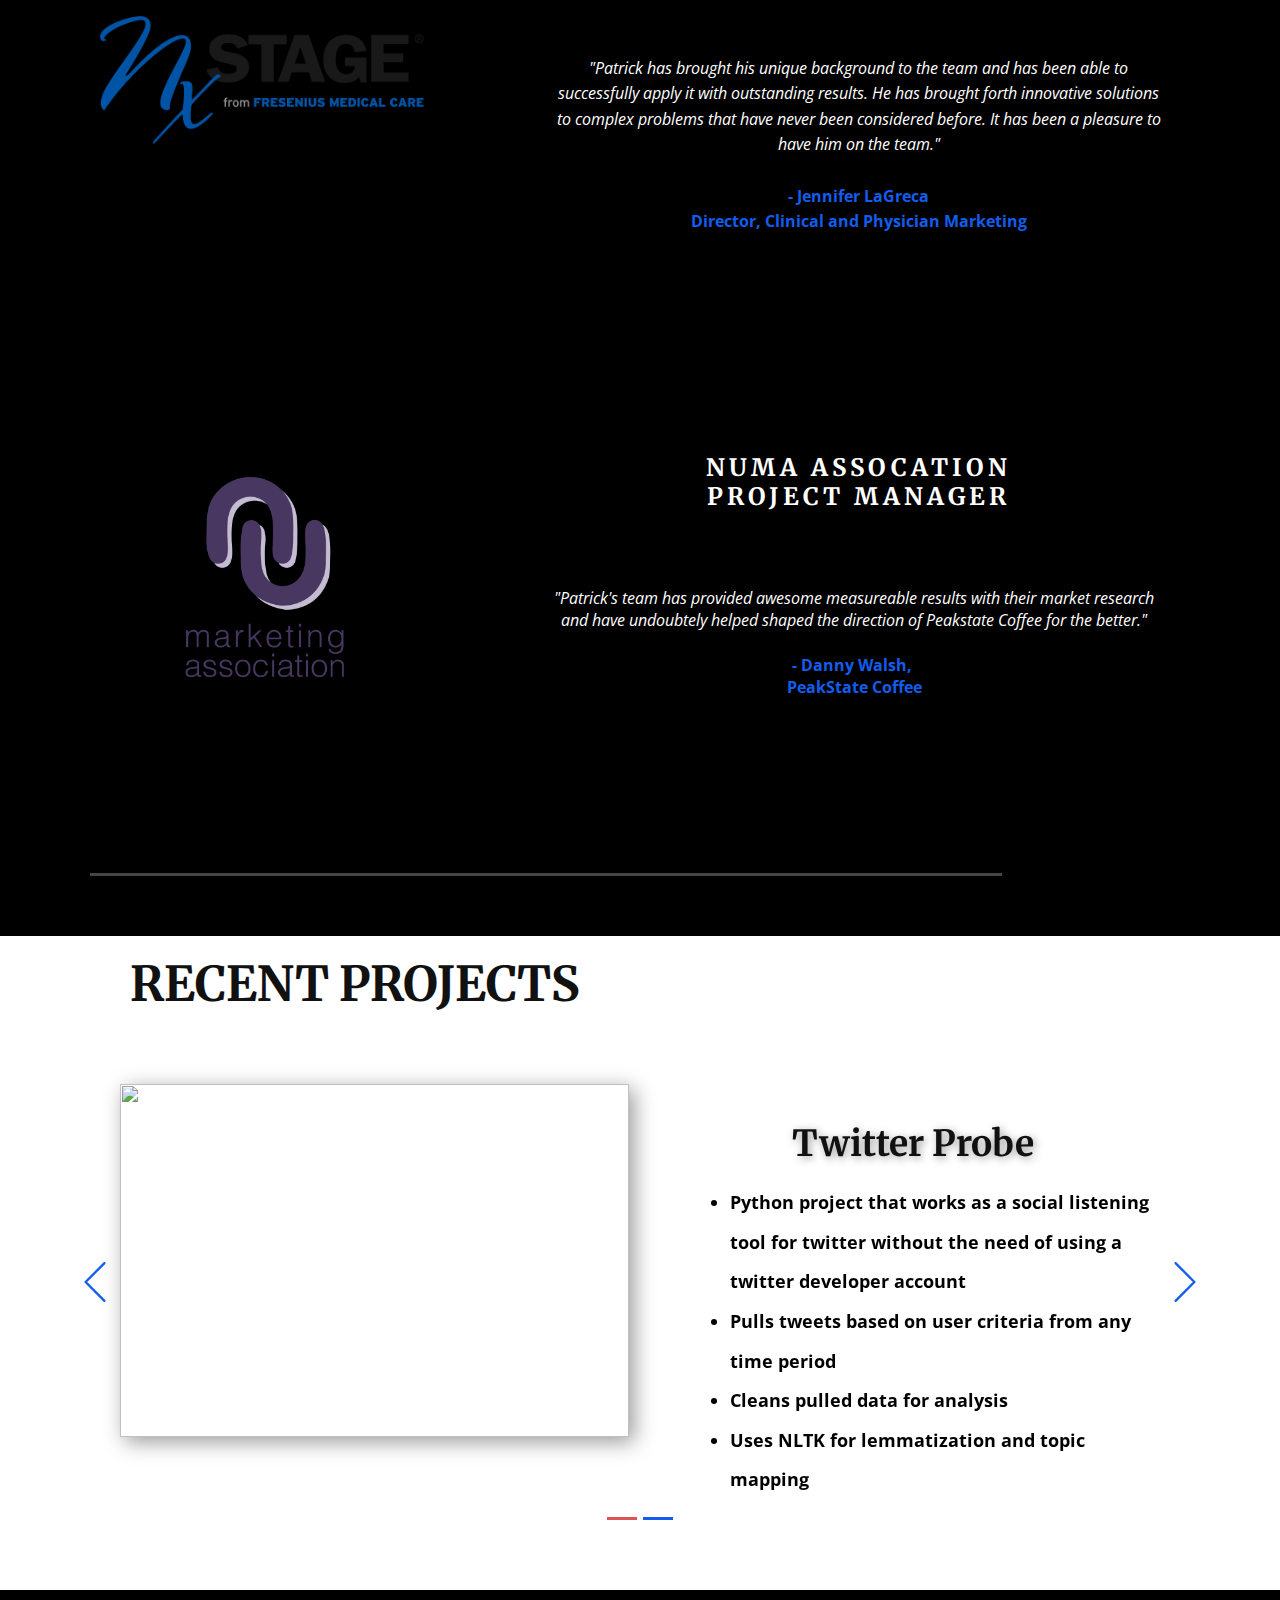
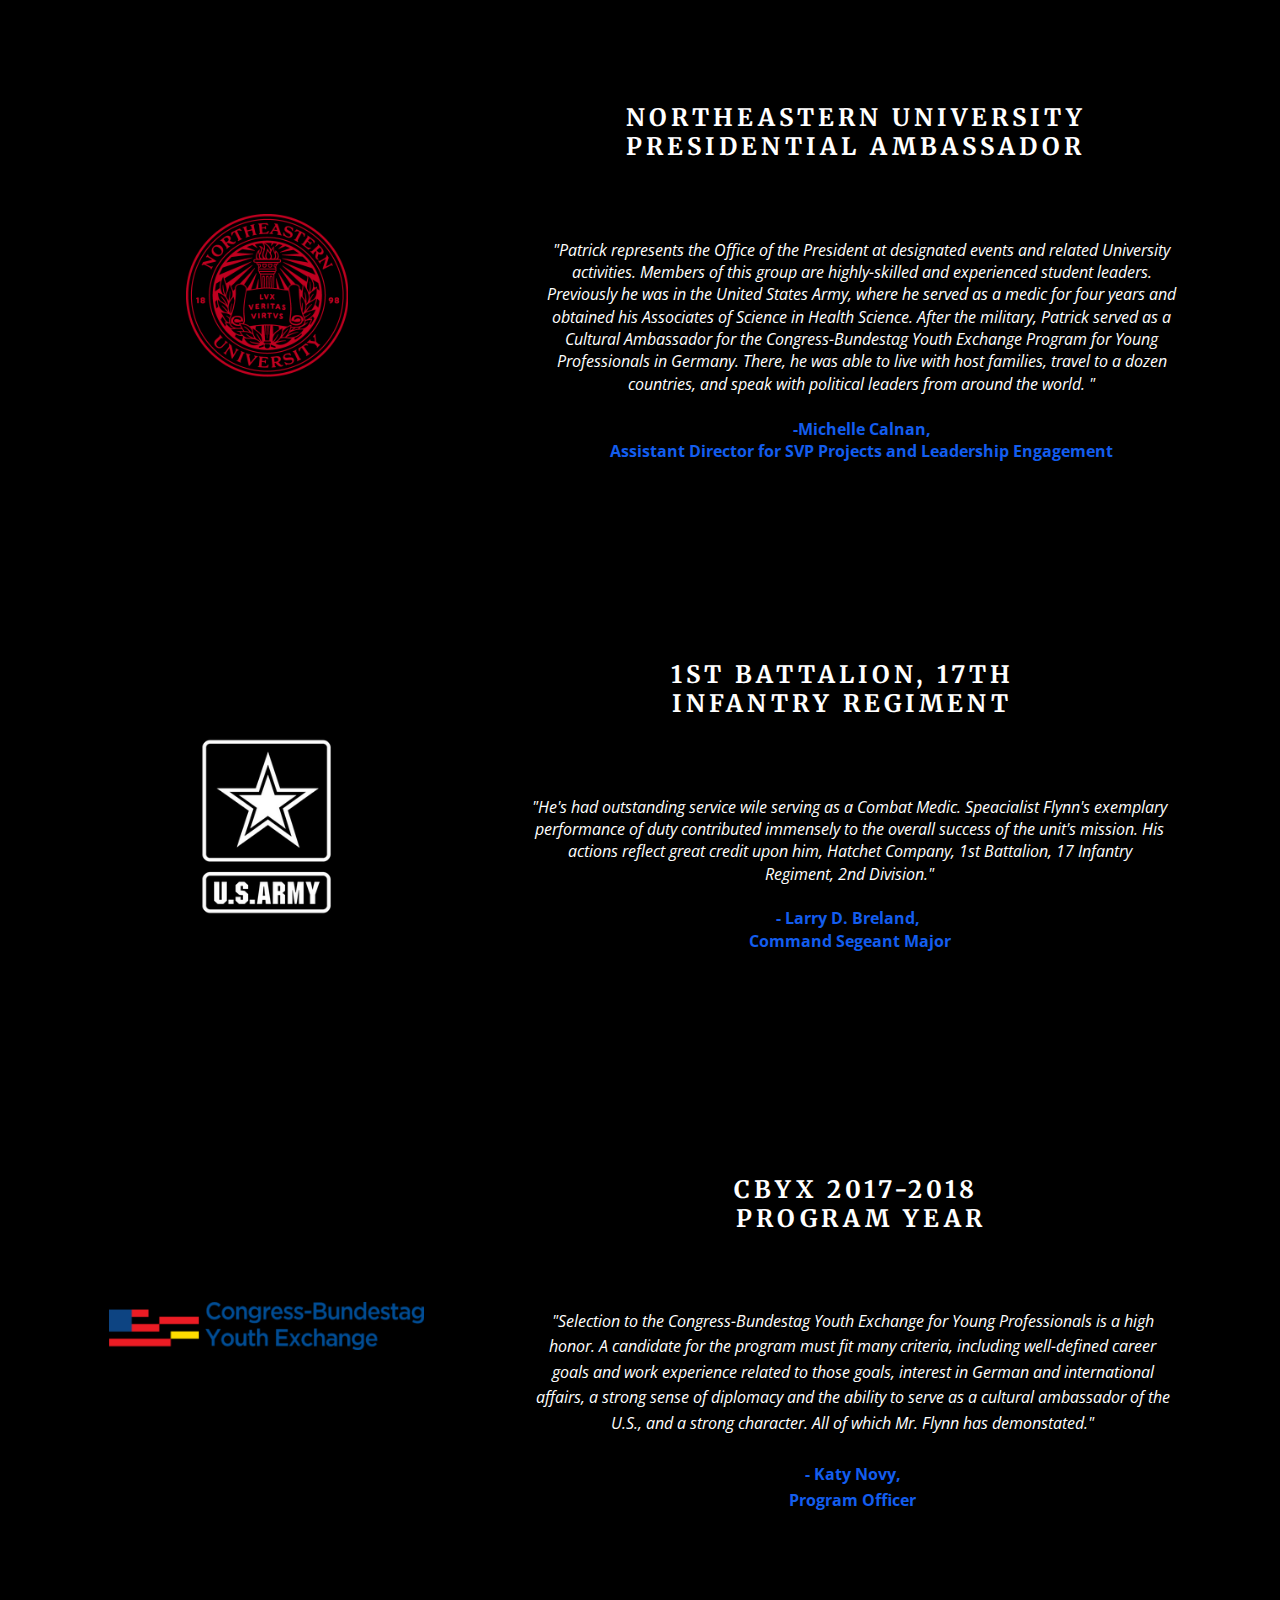
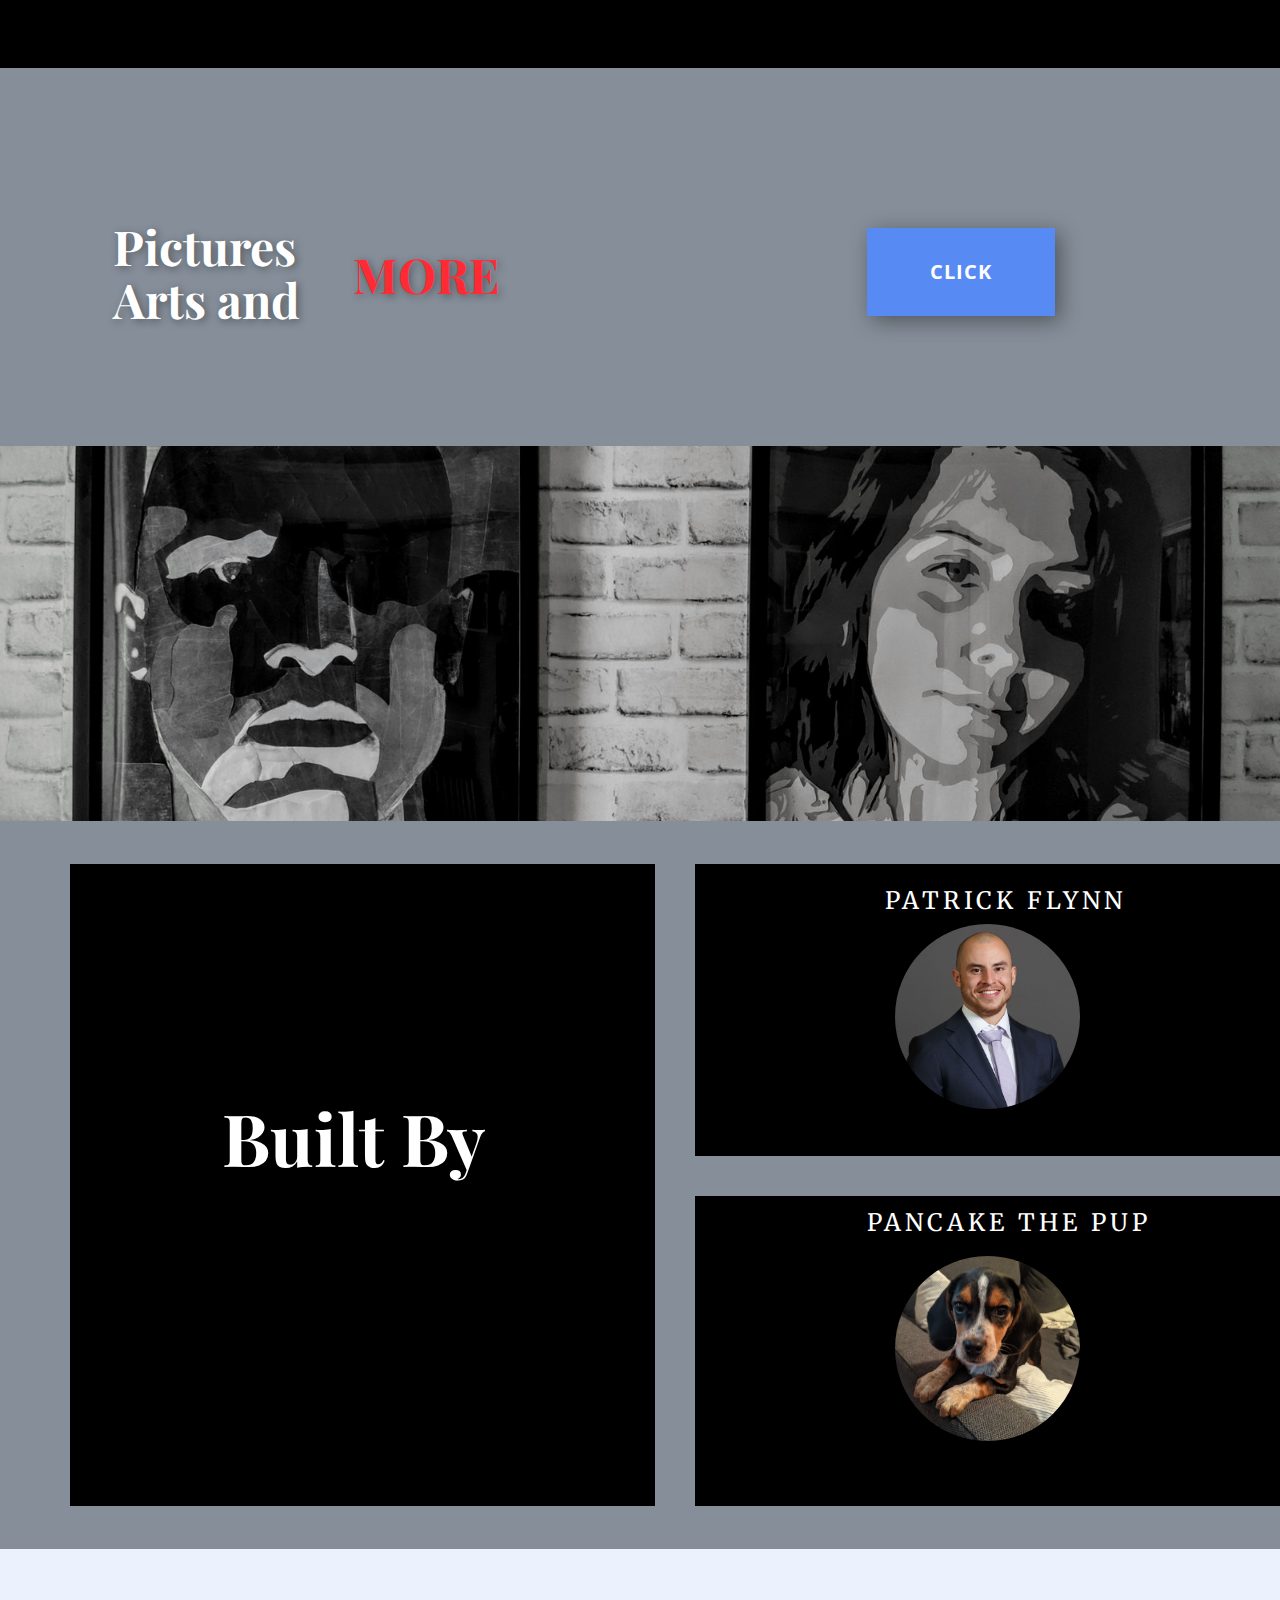
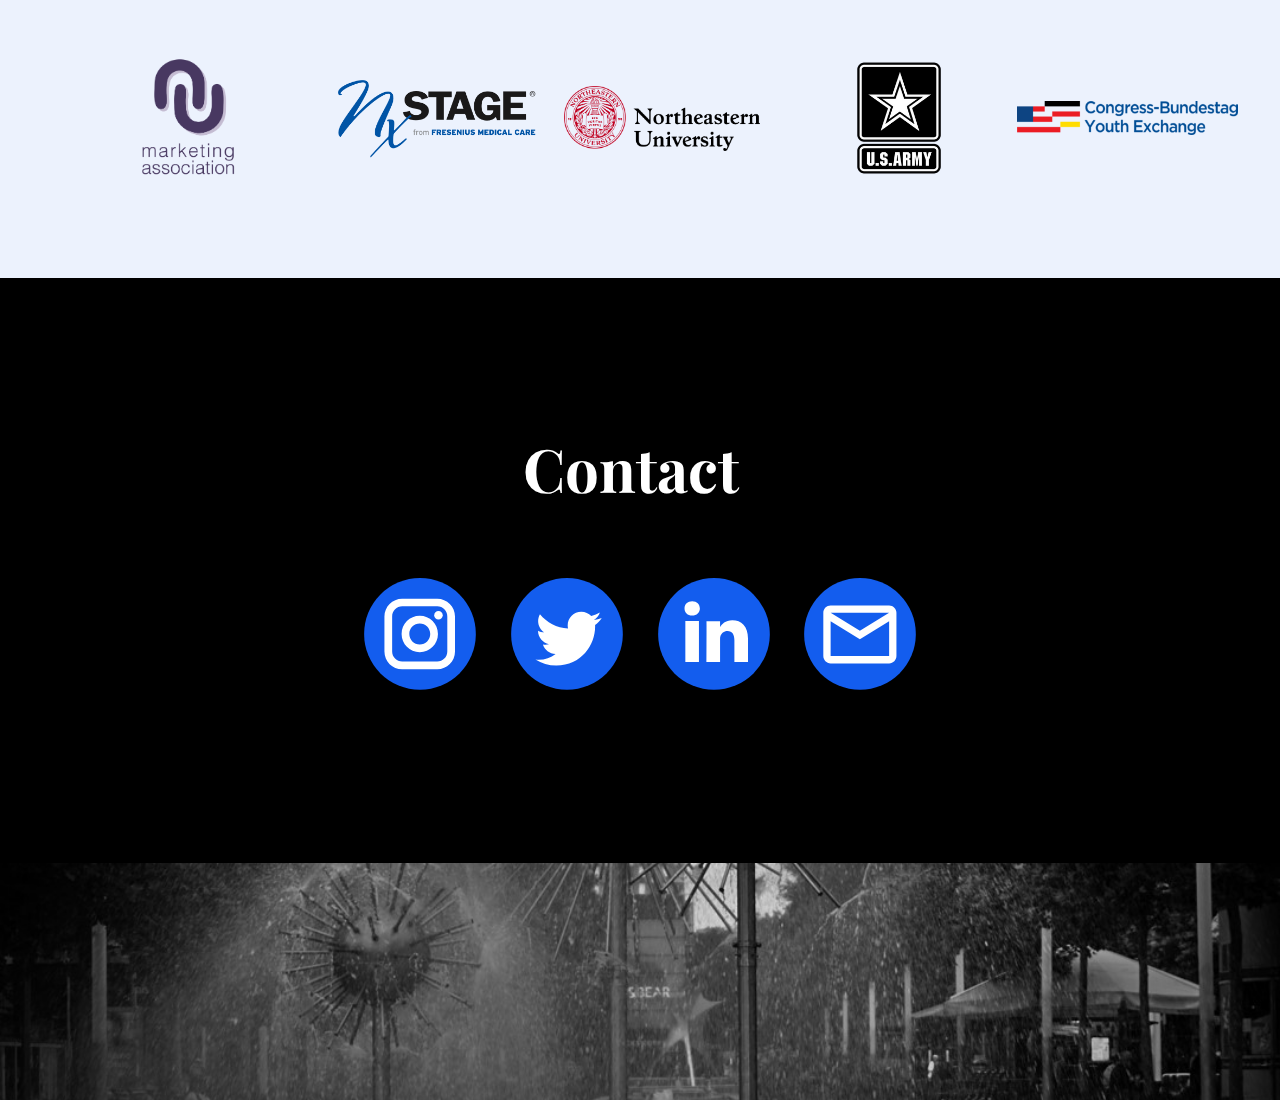
==== commit 199e6fef: "Update Home.html" ====
--- a/Home.html
+++ b/Home.html
@@ -423,16 +423,6 @@
     
     
     
-    <section class="u-backlink u-clearfix u-grey-80">
-      <a class="u-link" href="https://nicepage.com/landing-page" target="_blank">
-        <span>Free Landing Page</span>
-      </a>
-      <p class="u-text">
-        <span>created with</span>
-      </p>
-      <a class="u-link" href="https://nicepage.com/website-builder" target="_blank">
-        <span>Free Website Builder</span>
-      </a>. 
-    </section>
+
   </body>
-</html>+</html>
